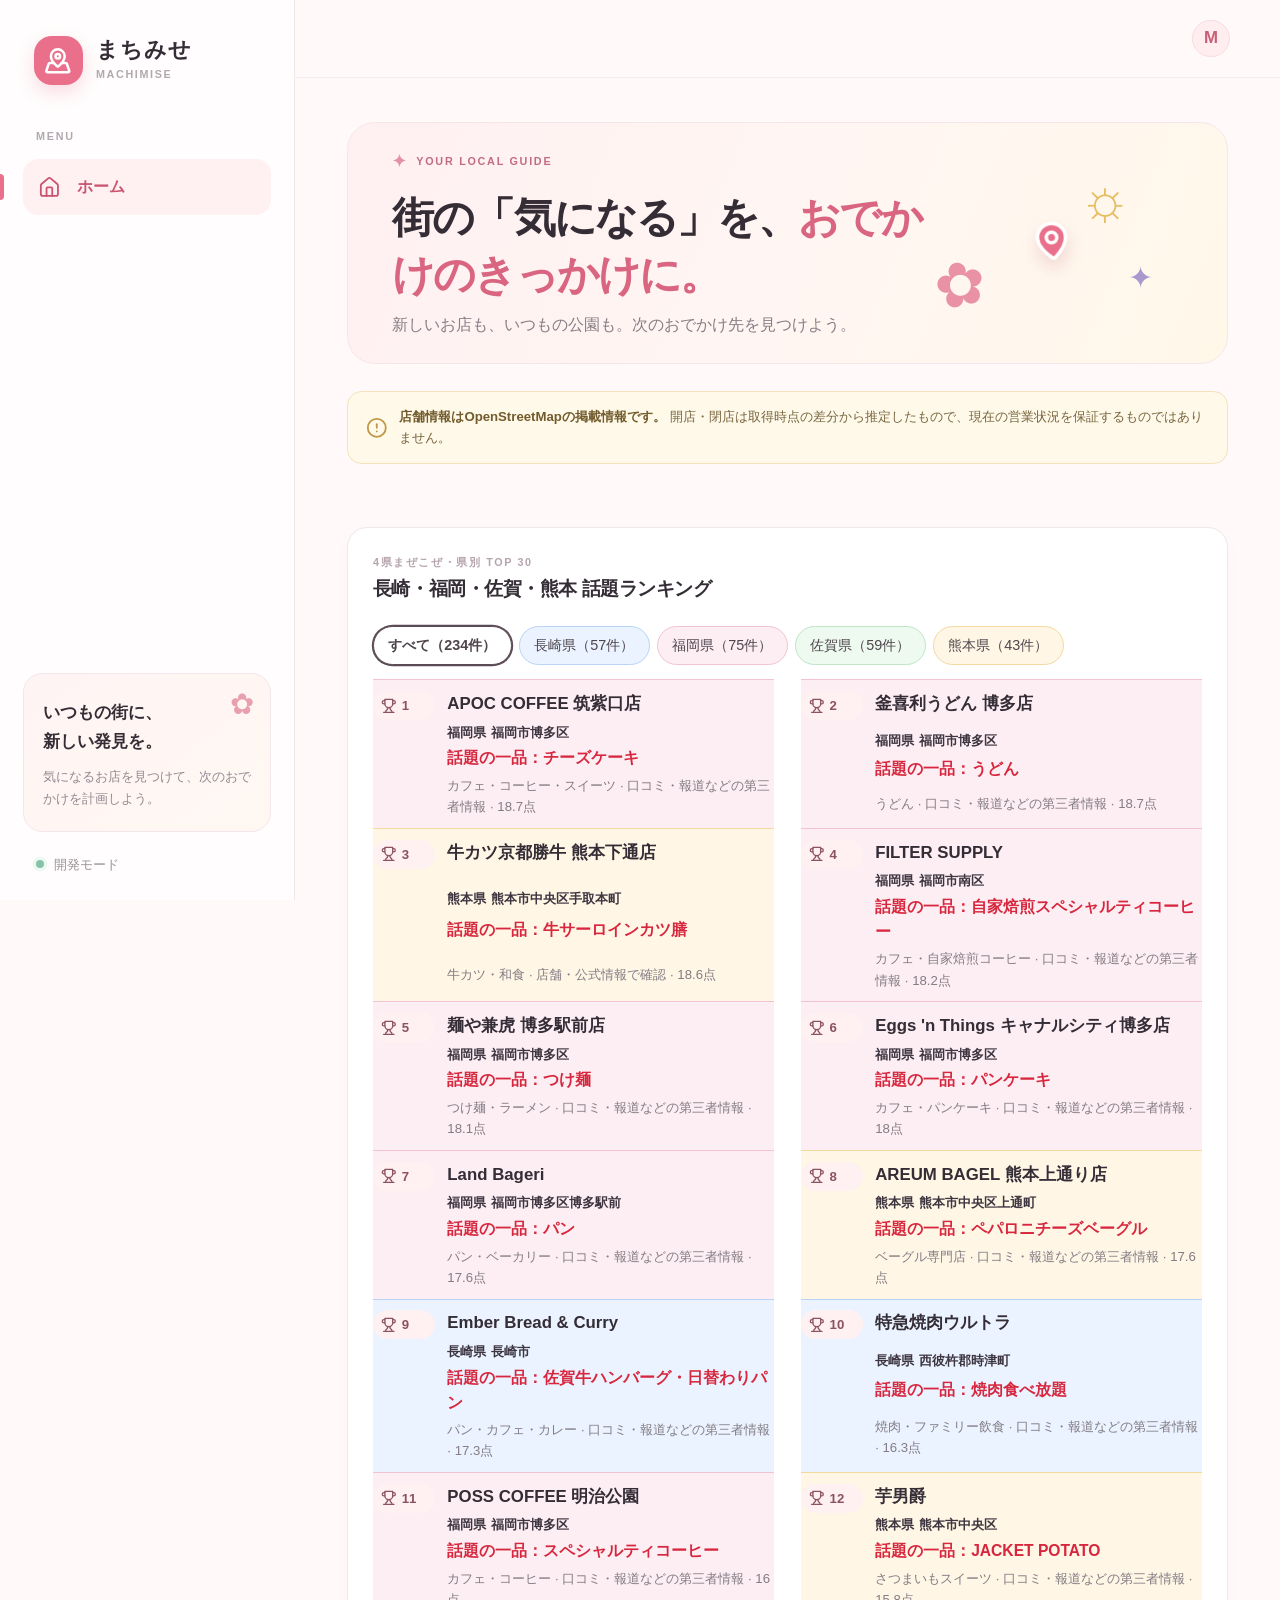
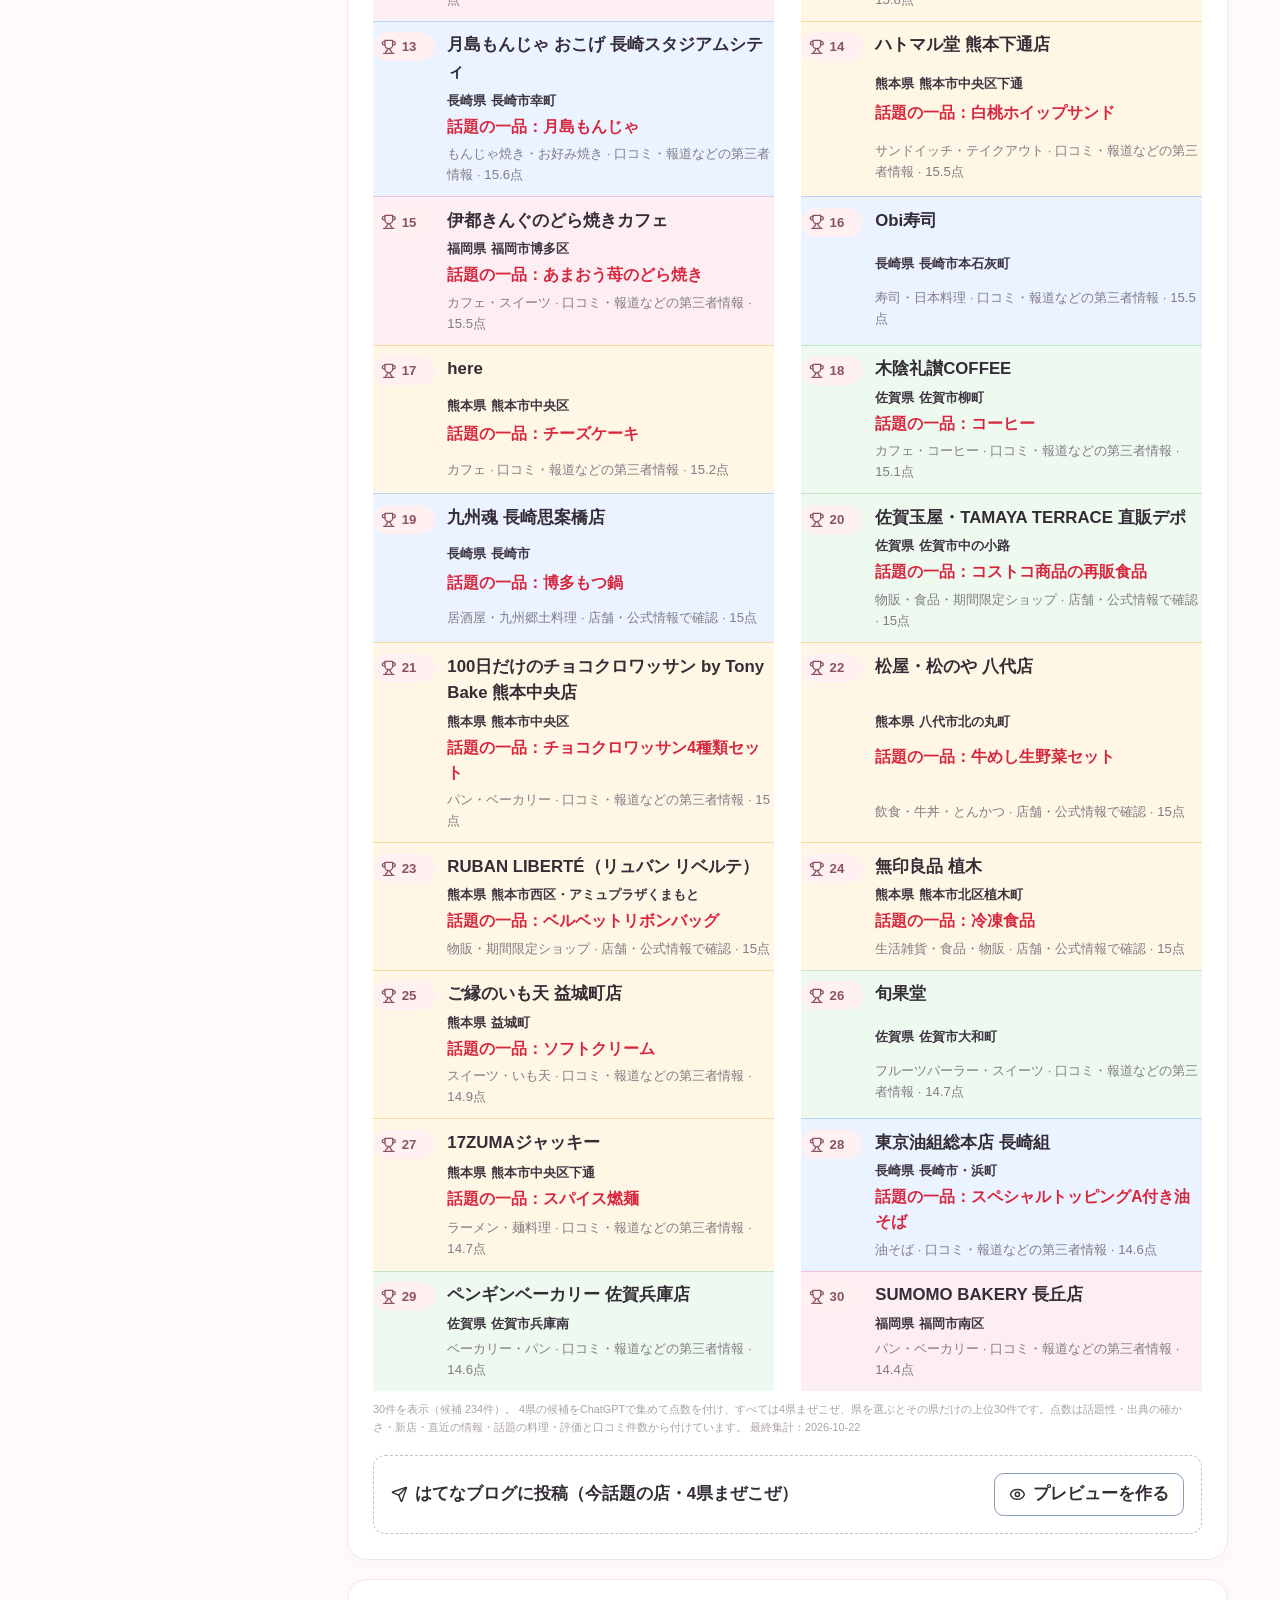
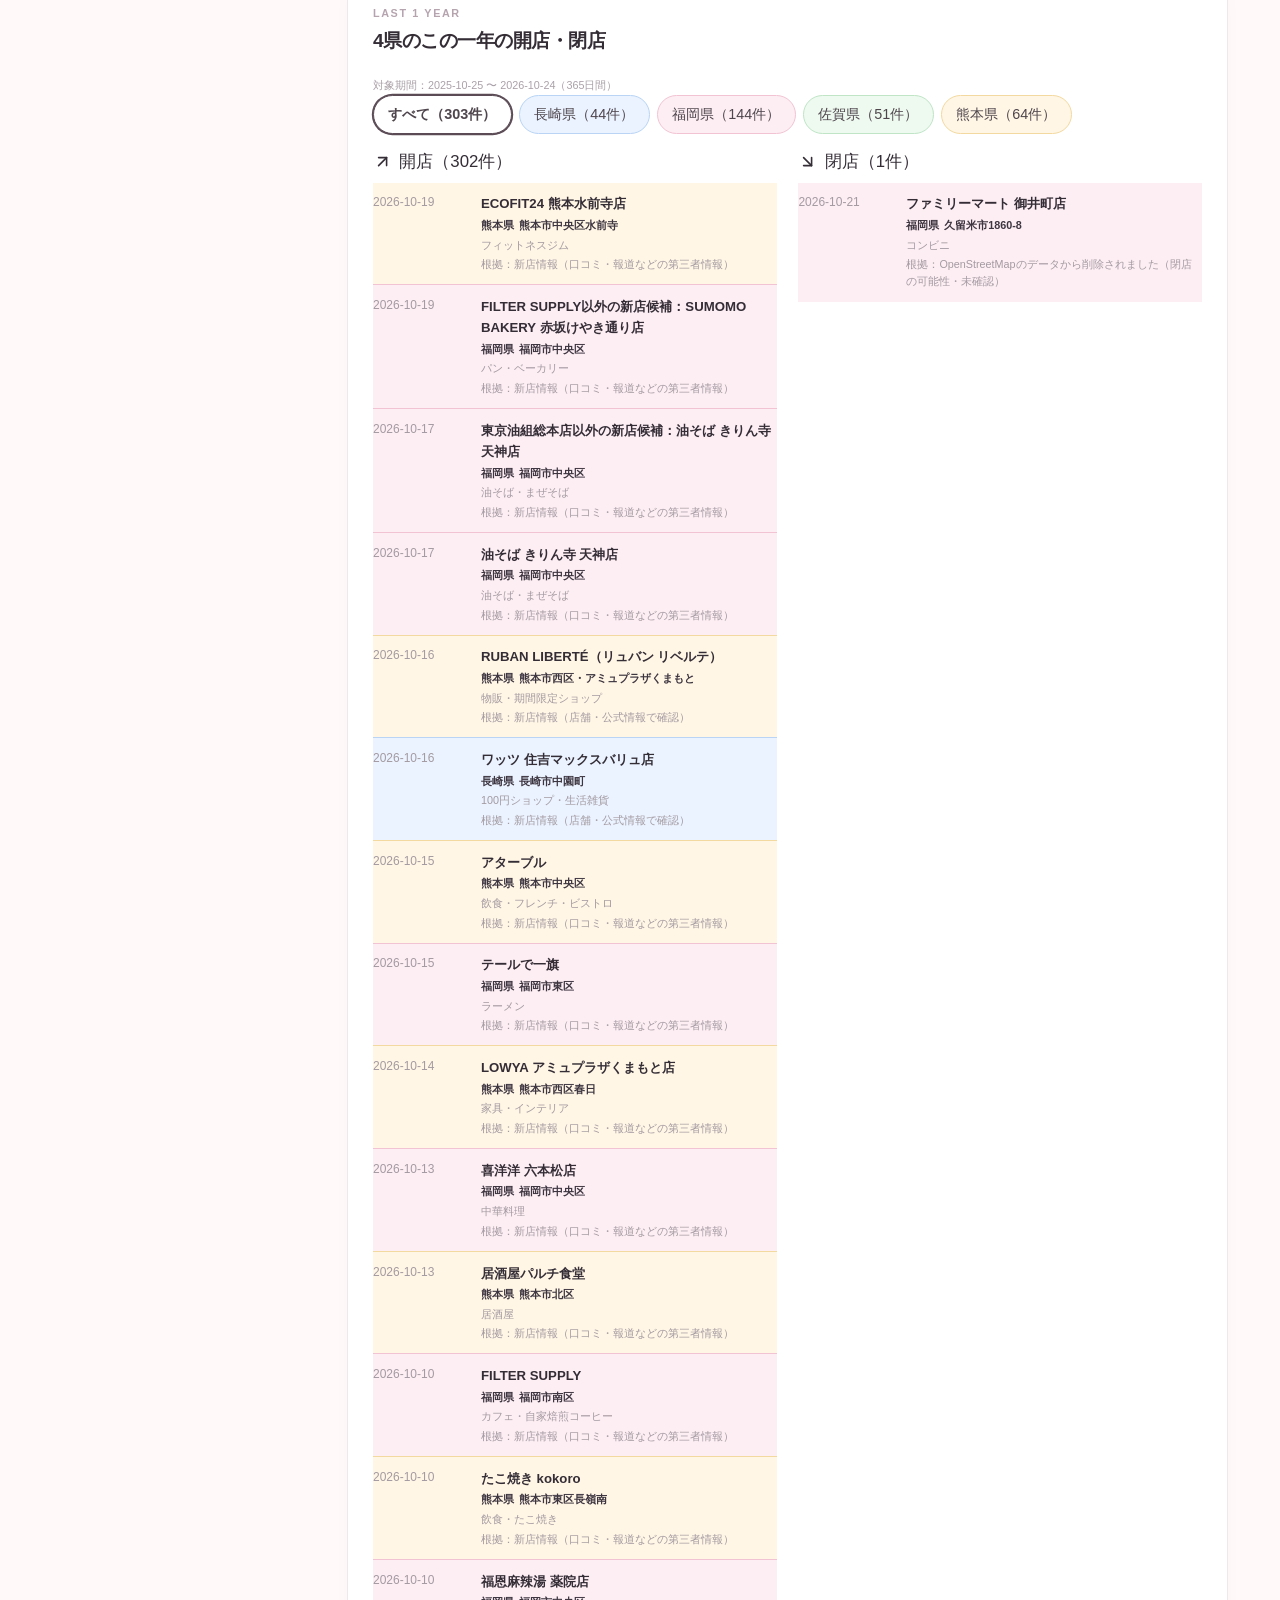
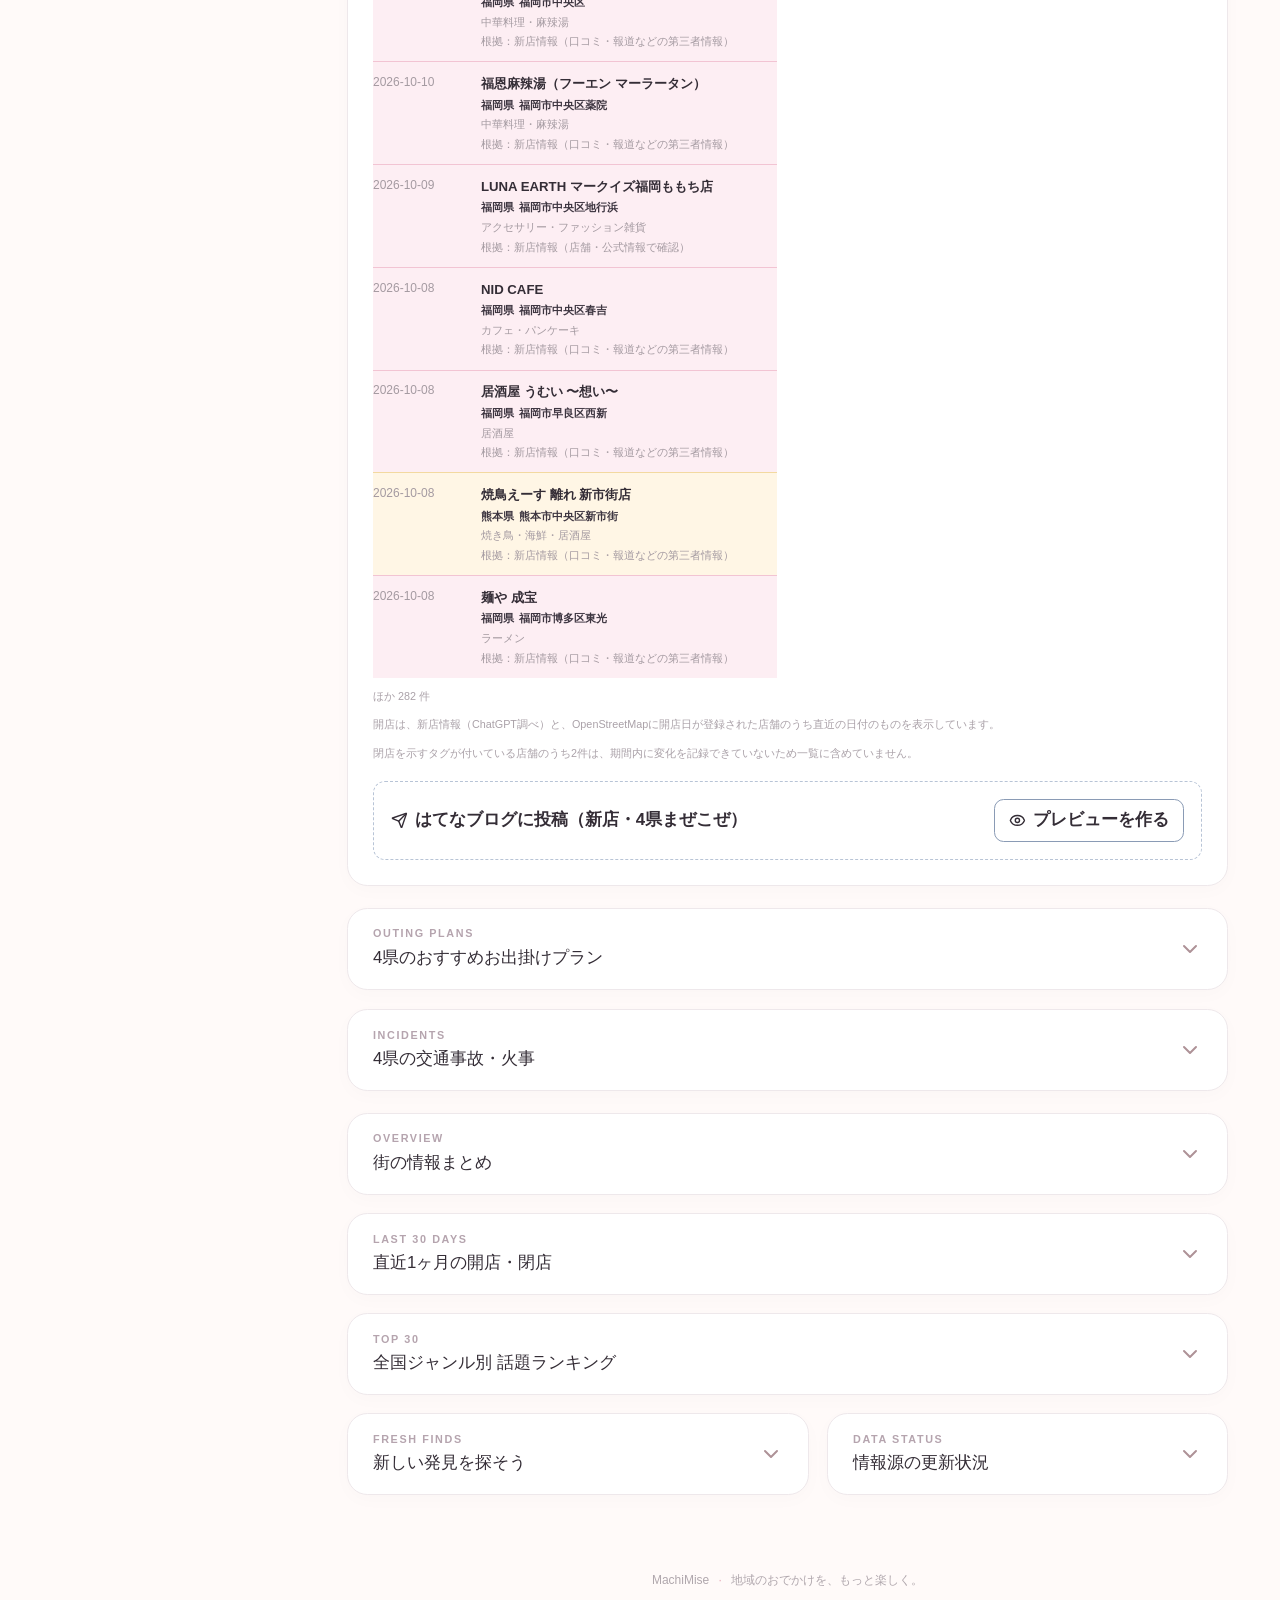
==== machimise/index.html @ 7c83c240 "Add MachiMise TOP static snapshot under /machimise/ Co-authored-by: Copilot <223556219+Copilot@users" ====
<!DOCTYPE html><html lang="ja"><head><meta charSet="utf-8"/><meta name="viewport" content="width=device-width, initial-scale=1"/><link rel="stylesheet" href="./_next/static/chunks/0-3y2y8vztduc.css" data-precedence="next"/><meta name="theme-color" content="#fff8f7"/><title>MachiMise｜まちみせ</title><meta name="description" content="地域のお店探しとおでかけ計画を支援するアプリ"/></head><body><div hidden=""><!--$--><!--/$--></div><div class="app-frame"><aside class="sidebar"><a class="brand" aria-label="MachiMise ホーム" href="./"><span class="brand-mark"><svg xmlns="http://www.w3.org/2000/svg" width="23" height="23" viewBox="0 0 24 24" fill="none" stroke="currentColor" stroke-width="2.2" stroke-linecap="round" stroke-linejoin="round" class="lucide lucide-map-pinned"><path d="M18 8c0 3.613-3.869 7.429-5.393 8.795a1 1 0 0 1-1.214 0C9.87 15.429 6 11.613 6 8a6 6 0 0 1 12 0"></path><circle cx="12" cy="8" r="2"></circle><path d="M8.714 14h-3.71a1 1 0 0 0-.948.683l-2.004 6A1 1 0 0 0 3 22h18a1 1 0 0 0 .948-1.316l-2-6a1 1 0 0 0-.949-.684h-3.712"></path></svg></span><span><strong>まちみせ</strong><small>MachiMise</small></span></a><p class="nav-caption">MENU</p><nav class="side-nav" aria-label="メインメニュー"><a class="nav-link active" aria-current="page" href="./"><svg xmlns="http://www.w3.org/2000/svg" width="19" height="19" viewBox="0 0 24 24" fill="none" stroke="currentColor" stroke-width="1.9" stroke-linecap="round" stroke-linejoin="round" class="lucide lucide-house"><path d="M15 21v-8a1 1 0 0 0-1-1h-4a1 1 0 0 0-1 1v8"></path><path d="M3 10a2 2 0 0 1 .709-1.528l7-5.999a2 2 0 0 1 2.582 0l7 5.999A2 2 0 0 1 21 10v9a2 2 0 0 1-2 2H5a2 2 0 0 1-2-2z"></path></svg><span>ホーム</span></a><span class="static-link-off" class="nav-link" places></span><span class="static-link-off" class="nav-link" family-stays></span><span class="static-link-off" class="nav-link" research></span><span class="static-link-off" class="nav-link" map></span><span class="static-link-off" class="nav-link" plans></span><span class="static-link-off" class="nav-link" studio></span><span class="static-link-off" class="nav-link" settings></span></nav><div class="sidebar-note"><span class="note-flower" aria-hidden="true">✿</span><strong>いつもの街に、<br/>新しい発見を。</strong><p>気になるお店を見つけて、次のおでかけを計画しよう。</p></div><div class="sidebar-footer"><span class="status-dot"></span>開発モード</div></aside><div class="main-column"><header class="topbar"><div class="topbar-brand"><span class="brand-mark small"><svg xmlns="http://www.w3.org/2000/svg" width="19" height="19" viewBox="0 0 24 24" fill="none" stroke="currentColor" stroke-width="2" stroke-linecap="round" stroke-linejoin="round" class="lucide lucide-map-pinned"><path d="M18 8c0 3.613-3.869 7.429-5.393 8.795a1 1 0 0 1-1.214 0C9.87 15.429 6 11.613 6 8a6 6 0 0 1 12 0"></path><circle cx="12" cy="8" r="2"></circle><path d="M8.714 14h-3.71a1 1 0 0 0-.948.683l-2.004 6A1 1 0 0 0 3 22h18a1 1 0 0 0 .948-1.316l-2-6a1 1 0 0 0-.949-.684h-3.712"></path></svg></span><strong>まちみせ</strong></div><div class="topbar-right"><span class="avatar">M</span></div></header><main class="main-content"><div class="welcome-row"><div><div class="eyebrow"><span class="eyebrow-sparkle">✦</span> YOUR LOCAL GUIDE</div><h1>街の「気になる」を、<br class="mobile-break"/><span class="text-accent">おでかけのきっかけに。</span></h1><p class="lead">新しいお店も、いつもの公園も。次のおでかけ先を見つけよう。</p></div><div class="welcome-art" aria-hidden="true"><span class="art-sun">☼</span><span class="art-flower">✿</span><span class="art-pin"><svg xmlns="http://www.w3.org/2000/svg" width="35" height="35" viewBox="0 0 24 24" fill="currentColor" stroke="currentColor" stroke-width="2" stroke-linecap="round" stroke-linejoin="round" class="lucide lucide-map-pin"><path d="M20 10c0 4.993-5.539 10.193-7.399 11.799a1 1 0 0 1-1.202 0C9.539 20.193 4 14.993 4 10a8 8 0 0 1 16 0"></path><circle cx="12" cy="10" r="3"></circle></svg></span><span class="art-spark">✦</span></div></div><div class="demo-banner" role="note"><svg xmlns="http://www.w3.org/2000/svg" width="18" height="18" viewBox="0 0 24 24" fill="none" stroke="currentColor" stroke-width="2" stroke-linecap="round" stroke-linejoin="round" class="lucide lucide-circle-alert"><circle cx="12" cy="12" r="10"></circle><line x1="12" x2="12" y1="8" y2="12"></line><line x1="12" x2="12.01" y1="16" y2="16"></line></svg><span><strong>店舗情報はOpenStreetMapの掲載情報です。</strong> 開店・閉店は取得時点の差分から推定したもので、現在の営業状況を保証するものではありません。</span></div><div class="quick-actions"><span class="static-link-off" class="quick-action action-primary" places></span><span class="static-link-off" class="quick-action" plans></span><span class="static-link-off" class="quick-action" studio></span></div><div class="kyushu-highlights" id="kyushu-highlights"><section class="panel" id="kyushu-ranking"><div class="section-heading compact"><div><span class="section-kicker">4県まぜこぜ・県別 TOP 30</span><h2>長崎・福岡・佐賀・熊本 話題ランキング</h2></div><span class="static-link-off" class="kyushu-map-link" map></span></div><div class="prefecture-filter" role="group" aria-label="都道府県で絞り込み"><button type="button" class="prefecture-filter-button prefecture-tone-all is-active">すべて<!-- -->（234件）</button><button type="button" class="prefecture-filter-button prefecture-tone prefecture-tone-nagasaki">長崎県<!-- -->（57件）</button><button type="button" class="prefecture-filter-button prefecture-tone prefecture-tone-fukuoka">福岡県<!-- -->（75件）</button><button type="button" class="prefecture-filter-button prefecture-tone prefecture-tone-saga">佐賀県<!-- -->（59件）</button><button type="button" class="prefecture-filter-button prefecture-tone prefecture-tone-kumamoto">熊本県<!-- -->（43件）</button></div><ol class="kyushu-ranking"><li class="kyushu-ranking-item prefecture-tone prefecture-tone-fukuoka"><span class="kyushu-ranking-rank"><svg xmlns="http://www.w3.org/2000/svg" width="13" height="13" viewBox="0 0 24 24" fill="none" stroke="currentColor" stroke-width="2" stroke-linecap="round" stroke-linejoin="round" class="lucide lucide-trophy"><path d="M6 9H4.5a2.5 2.5 0 0 1 0-5H6"></path><path d="M18 9h1.5a2.5 2.5 0 0 0 0-5H18"></path><path d="M4 22h16"></path><path d="M10 14.66V17c0 .55-.47.98-.97 1.21C7.85 18.75 7 20.24 7 22"></path><path d="M14 14.66V17c0 .55.47.98.97 1.21C16.15 18.75 17 20.24 17 22"></path><path d="M18 2H6v7a6 6 0 0 0 12 0V2Z"></path></svg>1</span><span class="kyushu-ranking-body"><strong><a href="https://miel.tnc.co.jp/special/newopen/" target="_blank" rel="noreferrer">APOC COFFEE 筑紫口店</a></strong><small><span class="area-label"><b class="area-pref">福岡県</b><b class="area-city">福岡市博多区</b></span></small><span class="hot-food">話題の一品：<!-- -->チーズケーキ</span><small>カフェ・コーヒー・スイーツ · 口コミ・報道などの第三者情報 · 18.7点</small></span></li><li class="kyushu-ranking-item prefecture-tone prefecture-tone-fukuoka"><span class="kyushu-ranking-rank"><svg xmlns="http://www.w3.org/2000/svg" width="13" height="13" viewBox="0 0 24 24" fill="none" stroke="currentColor" stroke-width="2" stroke-linecap="round" stroke-linejoin="round" class="lucide lucide-trophy"><path d="M6 9H4.5a2.5 2.5 0 0 1 0-5H6"></path><path d="M18 9h1.5a2.5 2.5 0 0 0 0-5H18"></path><path d="M4 22h16"></path><path d="M10 14.66V17c0 .55-.47.98-.97 1.21C7.85 18.75 7 20.24 7 22"></path><path d="M14 14.66V17c0 .55.47.98.97 1.21C16.15 18.75 17 20.24 17 22"></path><path d="M18 2H6v7a6 6 0 0 0 12 0V2Z"></path></svg>2</span><span class="kyushu-ranking-body"><strong><a href="https://tabelog.com/fukuoka/A4001/A400101/rstLst/cond16-00-00/" target="_blank" rel="noreferrer">釜喜利うどん 博多店</a></strong><small><span class="area-label"><b class="area-pref">福岡県</b><b class="area-city">福岡市博多区</b></span></small><span class="hot-food">話題の一品：<!-- -->うどん</span><small>うどん · 口コミ・報道などの第三者情報 · 18.7点</small></span></li><li class="kyushu-ranking-item prefecture-tone prefecture-tone-kumamoto"><span class="kyushu-ranking-rank"><svg xmlns="http://www.w3.org/2000/svg" width="13" height="13" viewBox="0 0 24 24" fill="none" stroke="currentColor" stroke-width="2" stroke-linecap="round" stroke-linejoin="round" class="lucide lucide-trophy"><path d="M6 9H4.5a2.5 2.5 0 0 1 0-5H6"></path><path d="M18 9h1.5a2.5 2.5 0 0 0 0-5H18"></path><path d="M4 22h16"></path><path d="M10 14.66V17c0 .55-.47.98-.97 1.21C7.85 18.75 7 20.24 7 22"></path><path d="M14 14.66V17c0 .55.47.98.97 1.21C16.15 18.75 17 20.24 17 22"></path><path d="M18 2H6v7a6 6 0 0 0 12 0V2Z"></path></svg>3</span><span class="kyushu-ranking-body"><strong><a href="https://prtimes.jp/main/html/rd/p/000000361.000014852.html" target="_blank" rel="noreferrer">牛カツ京都勝牛 熊本下通店</a></strong><small><span class="area-label"><b class="area-pref">熊本県</b><b class="area-city">熊本市中央区手取本町</b></span></small><span class="hot-food">話題の一品：<!-- -->牛サーロインカツ膳</span><small>牛カツ・和食 · 店舗・公式情報で確認 · 18.6点</small></span></li><li class="kyushu-ranking-item prefecture-tone prefecture-tone-fukuoka"><span class="kyushu-ranking-rank"><svg xmlns="http://www.w3.org/2000/svg" width="13" height="13" viewBox="0 0 24 24" fill="none" stroke="currentColor" stroke-width="2" stroke-linecap="round" stroke-linejoin="round" class="lucide lucide-trophy"><path d="M6 9H4.5a2.5 2.5 0 0 1 0-5H6"></path><path d="M18 9h1.5a2.5 2.5 0 0 0 0-5H18"></path><path d="M4 22h16"></path><path d="M10 14.66V17c0 .55-.47.98-.97 1.21C7.85 18.75 7 20.24 7 22"></path><path d="M14 14.66V17c0 .55.47.98.97 1.21C16.15 18.75 17 20.24 17 22"></path><path d="M18 2H6v7a6 6 0 0 0 12 0V2Z"></path></svg>4</span><span class="kyushu-ranking-body"><strong><a href="https://tabelog.com/fukuoka/C40130/rstLst/cond16-00-00/SC1001/" target="_blank" rel="noreferrer">FILTER SUPPLY</a></strong><small><span class="area-label"><b class="area-pref">福岡県</b><b class="area-city">福岡市南区</b></span></small><span class="hot-food">話題の一品：<!-- -->自家焙煎スペシャルティコーヒー</span><small>カフェ・自家焙煎コーヒー · 口コミ・報道などの第三者情報 · 18.2点</small></span></li><li class="kyushu-ranking-item prefecture-tone prefecture-tone-fukuoka"><span class="kyushu-ranking-rank"><svg xmlns="http://www.w3.org/2000/svg" width="13" height="13" viewBox="0 0 24 24" fill="none" stroke="currentColor" stroke-width="2" stroke-linecap="round" stroke-linejoin="round" class="lucide lucide-trophy"><path d="M6 9H4.5a2.5 2.5 0 0 1 0-5H6"></path><path d="M18 9h1.5a2.5 2.5 0 0 0 0-5H18"></path><path d="M4 22h16"></path><path d="M10 14.66V17c0 .55-.47.98-.97 1.21C7.85 18.75 7 20.24 7 22"></path><path d="M14 14.66V17c0 .55.47.98.97 1.21C16.15 18.75 17 20.24 17 22"></path><path d="M18 2H6v7a6 6 0 0 0 12 0V2Z"></path></svg>5</span><span class="kyushu-ranking-body"><strong><a href="https://tabelog.com/fukuoka/A4001/A400101/rstLst/cond16-00-00/" target="_blank" rel="noreferrer">麺や兼虎 博多駅前店</a></strong><small><span class="area-label"><b class="area-pref">福岡県</b><b class="area-city">福岡市博多区</b></span></small><span class="hot-food">話題の一品：<!-- -->つけ麺</span><small>つけ麺・ラーメン · 口コミ・報道などの第三者情報 · 18.1点</small></span></li><li class="kyushu-ranking-item prefecture-tone prefecture-tone-fukuoka"><span class="kyushu-ranking-rank"><svg xmlns="http://www.w3.org/2000/svg" width="13" height="13" viewBox="0 0 24 24" fill="none" stroke="currentColor" stroke-width="2" stroke-linecap="round" stroke-linejoin="round" class="lucide lucide-trophy"><path d="M6 9H4.5a2.5 2.5 0 0 1 0-5H6"></path><path d="M18 9h1.5a2.5 2.5 0 0 0 0-5H18"></path><path d="M4 22h16"></path><path d="M10 14.66V17c0 .55-.47.98-.97 1.21C7.85 18.75 7 20.24 7 22"></path><path d="M14 14.66V17c0 .55.47.98.97 1.21C16.15 18.75 17 20.24 17 22"></path><path d="M18 2H6v7a6 6 0 0 0 12 0V2Z"></path></svg>6</span><span class="kyushu-ranking-body"><strong><a href="https://tenjinsite.jp/newshop/" target="_blank" rel="noreferrer">Eggs &#x27;n Things キャナルシティ博多店</a></strong><small><span class="area-label"><b class="area-pref">福岡県</b><b class="area-city">福岡市博多区</b></span></small><span class="hot-food">話題の一品：<!-- -->パンケーキ</span><small>カフェ・パンケーキ · 口コミ・報道などの第三者情報 · 18点</small></span></li><li class="kyushu-ranking-item prefecture-tone prefecture-tone-fukuoka"><span class="kyushu-ranking-rank"><svg xmlns="http://www.w3.org/2000/svg" width="13" height="13" viewBox="0 0 24 24" fill="none" stroke="currentColor" stroke-width="2" stroke-linecap="round" stroke-linejoin="round" class="lucide lucide-trophy"><path d="M6 9H4.5a2.5 2.5 0 0 1 0-5H6"></path><path d="M18 9h1.5a2.5 2.5 0 0 0 0-5H18"></path><path d="M4 22h16"></path><path d="M10 14.66V17c0 .55-.47.98-.97 1.21C7.85 18.75 7 20.24 7 22"></path><path d="M14 14.66V17c0 .55.47.98.97 1.21C16.15 18.75 17 20.24 17 22"></path><path d="M18 2H6v7a6 6 0 0 0 12 0V2Z"></path></svg>7</span><span class="kyushu-ranking-body"><strong><a href="https://tabelog.com/fukuoka/A4001/A400101/rstLst/cond16-00-00/" target="_blank" rel="noreferrer">Land Bageri</a></strong><small><span class="area-label"><b class="area-pref">福岡県</b><b class="area-city">福岡市博多区博多駅前</b></span></small><span class="hot-food">話題の一品：<!-- -->パン</span><small>パン・ベーカリー · 口コミ・報道などの第三者情報 · 17.6点</small></span></li><li class="kyushu-ranking-item prefecture-tone prefecture-tone-kumamoto"><span class="kyushu-ranking-rank"><svg xmlns="http://www.w3.org/2000/svg" width="13" height="13" viewBox="0 0 24 24" fill="none" stroke="currentColor" stroke-width="2" stroke-linecap="round" stroke-linejoin="round" class="lucide lucide-trophy"><path d="M6 9H4.5a2.5 2.5 0 0 1 0-5H6"></path><path d="M18 9h1.5a2.5 2.5 0 0 0 0-5H18"></path><path d="M4 22h16"></path><path d="M10 14.66V17c0 .55-.47.98-.97 1.21C7.85 18.75 7 20.24 7 22"></path><path d="M14 14.66V17c0 .55.47.98.97 1.21C16.15 18.75 17 20.24 17 22"></path><path d="M18 2H6v7a6 6 0 0 0 12 0V2Z"></path></svg>8</span><span class="kyushu-ranking-body"><strong><a href="https://kumaripo.com/report/15341/" target="_blank" rel="noreferrer">AREUM BAGEL 熊本上通り店</a></strong><small><span class="area-label"><b class="area-pref">熊本県</b><b class="area-city">熊本市中央区上通町</b></span></small><span class="hot-food">話題の一品：<!-- -->ペパロニチーズベーグル</span><small>ベーグル専門店 · 口コミ・報道などの第三者情報 · 17.6点</small></span></li><li class="kyushu-ranking-item prefecture-tone prefecture-tone-nagasaki"><span class="kyushu-ranking-rank"><svg xmlns="http://www.w3.org/2000/svg" width="13" height="13" viewBox="0 0 24 24" fill="none" stroke="currentColor" stroke-width="2" stroke-linecap="round" stroke-linejoin="round" class="lucide lucide-trophy"><path d="M6 9H4.5a2.5 2.5 0 0 1 0-5H6"></path><path d="M18 9h1.5a2.5 2.5 0 0 0 0-5H18"></path><path d="M4 22h16"></path><path d="M10 14.66V17c0 .55-.47.98-.97 1.21C7.85 18.75 7 20.24 7 22"></path><path d="M14 14.66V17c0 .55.47.98.97 1.21C16.15 18.75 17 20.24 17 22"></path><path d="M18 2H6v7a6 6 0 0 0 12 0V2Z"></path></svg>9</span><span class="kyushu-ranking-body"><strong><a href="https://www.ncctv.co.jp/imakore/article/16557896" target="_blank" rel="noreferrer">Ember Bread &amp; Curry</a></strong><small><span class="area-label"><b class="area-pref">長崎県</b><b class="area-city">長崎市</b></span></small><span class="hot-food">話題の一品：<!-- -->佐賀牛ハンバーグ・日替わりパン</span><small>パン・カフェ・カレー · 口コミ・報道などの第三者情報 · 17.3点</small></span></li><li class="kyushu-ranking-item prefecture-tone prefecture-tone-nagasaki"><span class="kyushu-ranking-rank"><svg xmlns="http://www.w3.org/2000/svg" width="13" height="13" viewBox="0 0 24 24" fill="none" stroke="currentColor" stroke-width="2" stroke-linecap="round" stroke-linejoin="round" class="lucide lucide-trophy"><path d="M6 9H4.5a2.5 2.5 0 0 1 0-5H6"></path><path d="M18 9h1.5a2.5 2.5 0 0 0 0-5H18"></path><path d="M4 22h16"></path><path d="M10 14.66V17c0 .55-.47.98-.97 1.21C7.85 18.75 7 20.24 7 22"></path><path d="M14 14.66V17c0 .55.47.98.97 1.21C16.15 18.75 17 20.24 17 22"></path><path d="M18 2H6v7a6 6 0 0 0 12 0V2Z"></path></svg>10</span><span class="kyushu-ranking-body"><strong><a href="https://tabelog.com/nagasaki/A4201/A420101/rstLst/cond16-00-00/" target="_blank" rel="noreferrer">特急焼肉ウルトラ</a></strong><small><span class="area-label"><b class="area-pref">長崎県</b><b class="area-city">西彼杵郡時津町</b></span></small><span class="hot-food">話題の一品：<!-- -->焼肉食べ放題</span><small>焼肉・ファミリー飲食 · 口コミ・報道などの第三者情報 · 16.3点</small></span></li><li class="kyushu-ranking-item prefecture-tone prefecture-tone-fukuoka"><span class="kyushu-ranking-rank"><svg xmlns="http://www.w3.org/2000/svg" width="13" height="13" viewBox="0 0 24 24" fill="none" stroke="currentColor" stroke-width="2" stroke-linecap="round" stroke-linejoin="round" class="lucide lucide-trophy"><path d="M6 9H4.5a2.5 2.5 0 0 1 0-5H6"></path><path d="M18 9h1.5a2.5 2.5 0 0 0 0-5H18"></path><path d="M4 22h16"></path><path d="M10 14.66V17c0 .55-.47.98-.97 1.21C7.85 18.75 7 20.24 7 22"></path><path d="M14 14.66V17c0 .55.47.98.97 1.21C16.15 18.75 17 20.24 17 22"></path><path d="M18 2H6v7a6 6 0 0 0 12 0V2Z"></path></svg>11</span><span class="kyushu-ranking-body"><strong><a href="https://tabelog.com/fukuoka/A4001/A400101/rstLst/cond16-00-00/" target="_blank" rel="noreferrer">POSS COFFEE 明治公園</a></strong><small><span class="area-label"><b class="area-pref">福岡県</b><b class="area-city">福岡市博多区</b></span></small><span class="hot-food">話題の一品：<!-- -->スペシャルティコーヒー</span><small>カフェ・コーヒー · 口コミ・報道などの第三者情報 · 16点</small></span></li><li class="kyushu-ranking-item prefecture-tone prefecture-tone-kumamoto"><span class="kyushu-ranking-rank"><svg xmlns="http://www.w3.org/2000/svg" width="13" height="13" viewBox="0 0 24 24" fill="none" stroke="currentColor" stroke-width="2" stroke-linecap="round" stroke-linejoin="round" class="lucide lucide-trophy"><path d="M6 9H4.5a2.5 2.5 0 0 1 0-5H6"></path><path d="M18 9h1.5a2.5 2.5 0 0 0 0-5H18"></path><path d="M4 22h16"></path><path d="M10 14.66V17c0 .55-.47.98-.97 1.21C7.85 18.75 7 20.24 7 22"></path><path d="M14 14.66V17c0 .55.47.98.97 1.21C16.15 18.75 17 20.24 17 22"></path><path d="M18 2H6v7a6 6 0 0 0 12 0V2Z"></path></svg>12</span><span class="kyushu-ranking-body"><strong><a href="https://tabelog.com/kumamoto/rstLst/cond16-00-00/SC/" target="_blank" rel="noreferrer">芋男爵</a></strong><small><span class="area-label"><b class="area-pref">熊本県</b><b class="area-city">熊本市中央区</b></span></small><span class="hot-food">話題の一品：<!-- -->JACKET POTATO</span><small>さつまいもスイーツ · 口コミ・報道などの第三者情報 · 15.8点</small></span></li><li class="kyushu-ranking-item prefecture-tone prefecture-tone-nagasaki"><span class="kyushu-ranking-rank"><svg xmlns="http://www.w3.org/2000/svg" width="13" height="13" viewBox="0 0 24 24" fill="none" stroke="currentColor" stroke-width="2" stroke-linecap="round" stroke-linejoin="round" class="lucide lucide-trophy"><path d="M6 9H4.5a2.5 2.5 0 0 1 0-5H6"></path><path d="M18 9h1.5a2.5 2.5 0 0 0 0-5H18"></path><path d="M4 22h16"></path><path d="M10 14.66V17c0 .55-.47.98-.97 1.21C7.85 18.75 7 20.24 7 22"></path><path d="M14 14.66V17c0 .55.47.98.97 1.21C16.15 18.75 17 20.24 17 22"></path><path d="M18 2H6v7a6 6 0 0 0 12 0V2Z"></path></svg>13</span><span class="kyushu-ranking-body"><strong><a href="https://tabelog.com/nagasaki/C42201/rstLst/cond16-00-00/" target="_blank" rel="noreferrer">月島もんじゃ おこげ 長崎スタジアムシティ</a></strong><small><span class="area-label"><b class="area-pref">長崎県</b><b class="area-city">長崎市幸町</b></span></small><span class="hot-food">話題の一品：<!-- -->月島もんじゃ</span><small>もんじゃ焼き・お好み焼き · 口コミ・報道などの第三者情報 · 15.6点</small></span></li><li class="kyushu-ranking-item prefecture-tone prefecture-tone-kumamoto"><span class="kyushu-ranking-rank"><svg xmlns="http://www.w3.org/2000/svg" width="13" height="13" viewBox="0 0 24 24" fill="none" stroke="currentColor" stroke-width="2" stroke-linecap="round" stroke-linejoin="round" class="lucide lucide-trophy"><path d="M6 9H4.5a2.5 2.5 0 0 1 0-5H6"></path><path d="M18 9h1.5a2.5 2.5 0 0 0 0-5H18"></path><path d="M4 22h16"></path><path d="M10 14.66V17c0 .55-.47.98-.97 1.21C7.85 18.75 7 20.24 7 22"></path><path d="M14 14.66V17c0 .55.47.98.97 1.21C16.15 18.75 17 20.24 17 22"></path><path d="M18 2H6v7a6 6 0 0 0 12 0V2Z"></path></svg>14</span><span class="kyushu-ranking-body"><strong><a href="https://tabelog.com/kumamoto/rstLst/cond16-00-00/SC/" target="_blank" rel="noreferrer">ハトマル堂 熊本下通店</a></strong><small><span class="area-label"><b class="area-pref">熊本県</b><b class="area-city">熊本市中央区下通</b></span></small><span class="hot-food">話題の一品：<!-- -->白桃ホイップサンド</span><small>サンドイッチ・テイクアウト · 口コミ・報道などの第三者情報 · 15.5点</small></span></li><li class="kyushu-ranking-item prefecture-tone prefecture-tone-fukuoka"><span class="kyushu-ranking-rank"><svg xmlns="http://www.w3.org/2000/svg" width="13" height="13" viewBox="0 0 24 24" fill="none" stroke="currentColor" stroke-width="2" stroke-linecap="round" stroke-linejoin="round" class="lucide lucide-trophy"><path d="M6 9H4.5a2.5 2.5 0 0 1 0-5H6"></path><path d="M18 9h1.5a2.5 2.5 0 0 0 0-5H18"></path><path d="M4 22h16"></path><path d="M10 14.66V17c0 .55-.47.98-.97 1.21C7.85 18.75 7 20.24 7 22"></path><path d="M14 14.66V17c0 .55.47.98.97 1.21C16.15 18.75 17 20.24 17 22"></path><path d="M18 2H6v7a6 6 0 0 0 12 0V2Z"></path></svg>15</span><span class="kyushu-ranking-body"><strong><a href="https://tabelog.com/fukuoka/rstLst/cond16-00-00/sweets/" target="_blank" rel="noreferrer">伊都きんぐのどら焼きカフェ</a></strong><small><span class="area-label"><b class="area-pref">福岡県</b><b class="area-city">福岡市博多区</b></span></small><span class="hot-food">話題の一品：<!-- -->あまおう苺のどら焼き</span><small>カフェ・スイーツ · 口コミ・報道などの第三者情報 · 15.5点</small></span></li><li class="kyushu-ranking-item prefecture-tone prefecture-tone-nagasaki"><span class="kyushu-ranking-rank"><svg xmlns="http://www.w3.org/2000/svg" width="13" height="13" viewBox="0 0 24 24" fill="none" stroke="currentColor" stroke-width="2" stroke-linecap="round" stroke-linejoin="round" class="lucide lucide-trophy"><path d="M6 9H4.5a2.5 2.5 0 0 1 0-5H6"></path><path d="M18 9h1.5a2.5 2.5 0 0 0 0-5H18"></path><path d="M4 22h16"></path><path d="M10 14.66V17c0 .55-.47.98-.97 1.21C7.85 18.75 7 20.24 7 22"></path><path d="M14 14.66V17c0 .55.47.98.97 1.21C16.15 18.75 17 20.24 17 22"></path><path d="M18 2H6v7a6 6 0 0 0 12 0V2Z"></path></svg>16</span><span class="kyushu-ranking-body"><strong><a href="https://tabelog.com/nagasaki/C42201/rstLst/cond16-00-00/" target="_blank" rel="noreferrer">Obi寿司</a></strong><small><span class="area-label"><b class="area-pref">長崎県</b><b class="area-city">長崎市本石灰町</b></span></small><small>寿司・日本料理 · 口コミ・報道などの第三者情報 · 15.5点</small></span></li><li class="kyushu-ranking-item prefecture-tone prefecture-tone-kumamoto"><span class="kyushu-ranking-rank"><svg xmlns="http://www.w3.org/2000/svg" width="13" height="13" viewBox="0 0 24 24" fill="none" stroke="currentColor" stroke-width="2" stroke-linecap="round" stroke-linejoin="round" class="lucide lucide-trophy"><path d="M6 9H4.5a2.5 2.5 0 0 1 0-5H6"></path><path d="M18 9h1.5a2.5 2.5 0 0 0 0-5H18"></path><path d="M4 22h16"></path><path d="M10 14.66V17c0 .55-.47.98-.97 1.21C7.85 18.75 7 20.24 7 22"></path><path d="M14 14.66V17c0 .55.47.98.97 1.21C16.15 18.75 17 20.24 17 22"></path><path d="M18 2H6v7a6 6 0 0 0 12 0V2Z"></path></svg>17</span><span class="kyushu-ranking-body"><strong><a href="https://tabelog.com/kumamoto/rstLst/cond16-00-00/SC/" target="_blank" rel="noreferrer">here</a></strong><small><span class="area-label"><b class="area-pref">熊本県</b><b class="area-city">熊本市中央区</b></span></small><span class="hot-food">話題の一品：<!-- -->チーズケーキ</span><small>カフェ · 口コミ・報道などの第三者情報 · 15.2点</small></span></li><li class="kyushu-ranking-item prefecture-tone prefecture-tone-saga"><span class="kyushu-ranking-rank"><svg xmlns="http://www.w3.org/2000/svg" width="13" height="13" viewBox="0 0 24 24" fill="none" stroke="currentColor" stroke-width="2" stroke-linecap="round" stroke-linejoin="round" class="lucide lucide-trophy"><path d="M6 9H4.5a2.5 2.5 0 0 1 0-5H6"></path><path d="M18 9h1.5a2.5 2.5 0 0 0 0-5H18"></path><path d="M4 22h16"></path><path d="M10 14.66V17c0 .55-.47.98-.97 1.21C7.85 18.75 7 20.24 7 22"></path><path d="M14 14.66V17c0 .55.47.98.97 1.21C16.15 18.75 17 20.24 17 22"></path><path d="M18 2H6v7a6 6 0 0 0 12 0V2Z"></path></svg>18</span><span class="kyushu-ranking-body"><strong><a href="https://meshinavi.jp/saga/" target="_blank" rel="noreferrer">木陰礼讃COFFEE</a></strong><small><span class="area-label"><b class="area-pref">佐賀県</b><b class="area-city">佐賀市柳町</b></span></small><span class="hot-food">話題の一品：<!-- -->コーヒー</span><small>カフェ・コーヒー · 口コミ・報道などの第三者情報 · 15.1点</small></span></li><li class="kyushu-ranking-item prefecture-tone prefecture-tone-nagasaki"><span class="kyushu-ranking-rank"><svg xmlns="http://www.w3.org/2000/svg" width="13" height="13" viewBox="0 0 24 24" fill="none" stroke="currentColor" stroke-width="2" stroke-linecap="round" stroke-linejoin="round" class="lucide lucide-trophy"><path d="M6 9H4.5a2.5 2.5 0 0 1 0-5H6"></path><path d="M18 9h1.5a2.5 2.5 0 0 0 0-5H18"></path><path d="M4 22h16"></path><path d="M10 14.66V17c0 .55-.47.98-.97 1.21C7.85 18.75 7 20.24 7 22"></path><path d="M14 14.66V17c0 .55.47.98.97 1.21C16.15 18.75 17 20.24 17 22"></path><path d="M18 2H6v7a6 6 0 0 0 12 0V2Z"></path></svg>19</span><span class="kyushu-ranking-body"><strong><a href="https://prtimes.jp/main/html/rd/p/000000125.000019589.html" target="_blank" rel="noreferrer">九州魂 長崎思案橋店</a></strong><small><span class="area-label"><b class="area-pref">長崎県</b><b class="area-city">長崎市</b></span></small><span class="hot-food">話題の一品：<!-- -->博多もつ鍋</span><small>居酒屋・九州郷土料理 · 店舗・公式情報で確認 · 15点</small></span></li><li class="kyushu-ranking-item prefecture-tone prefecture-tone-saga"><span class="kyushu-ranking-rank"><svg xmlns="http://www.w3.org/2000/svg" width="13" height="13" viewBox="0 0 24 24" fill="none" stroke="currentColor" stroke-width="2" stroke-linecap="round" stroke-linejoin="round" class="lucide lucide-trophy"><path d="M6 9H4.5a2.5 2.5 0 0 1 0-5H6"></path><path d="M18 9h1.5a2.5 2.5 0 0 0 0-5H18"></path><path d="M4 22h16"></path><path d="M10 14.66V17c0 .55-.47.98-.97 1.21C7.85 18.75 7 20.24 7 22"></path><path d="M14 14.66V17c0 .55.47.98.97 1.21C16.15 18.75 17 20.24 17 22"></path><path d="M18 2H6v7a6 6 0 0 0 12 0V2Z"></path></svg>20</span><span class="kyushu-ranking-body"><strong><a href="https://saga.keizai.biz/release/624781/" target="_blank" rel="noreferrer">佐賀玉屋・TAMAYA TERRACE 直販デポ</a></strong><small><span class="area-label"><b class="area-pref">佐賀県</b><b class="area-city">佐賀市中の小路</b></span></small><span class="hot-food">話題の一品：<!-- -->コストコ商品の再販食品</span><small>物販・食品・期間限定ショップ · 店舗・公式情報で確認 · 15点</small></span></li><li class="kyushu-ranking-item prefecture-tone prefecture-tone-kumamoto"><span class="kyushu-ranking-rank"><svg xmlns="http://www.w3.org/2000/svg" width="13" height="13" viewBox="0 0 24 24" fill="none" stroke="currentColor" stroke-width="2" stroke-linecap="round" stroke-linejoin="round" class="lucide lucide-trophy"><path d="M6 9H4.5a2.5 2.5 0 0 1 0-5H6"></path><path d="M18 9h1.5a2.5 2.5 0 0 0 0-5H18"></path><path d="M4 22h16"></path><path d="M10 14.66V17c0 .55-.47.98-.97 1.21C7.85 18.75 7 20.24 7 22"></path><path d="M14 14.66V17c0 .55.47.98.97 1.21C16.15 18.75 17 20.24 17 22"></path><path d="M18 2H6v7a6 6 0 0 0 12 0V2Z"></path></svg>21</span><span class="kyushu-ranking-body"><strong><a href="https://tabelog.com/kumamoto/rstLst/cond16-00-00/SC/" target="_blank" rel="noreferrer">100日だけのチョコクロワッサン by Tony Bake 熊本中央店</a></strong><small><span class="area-label"><b class="area-pref">熊本県</b><b class="area-city">熊本市中央区</b></span></small><span class="hot-food">話題の一品：<!-- -->チョコクロワッサン4種類セット</span><small>パン・ベーカリー · 口コミ・報道などの第三者情報 · 15点</small></span></li><li class="kyushu-ranking-item prefecture-tone prefecture-tone-kumamoto"><span class="kyushu-ranking-rank"><svg xmlns="http://www.w3.org/2000/svg" width="13" height="13" viewBox="0 0 24 24" fill="none" stroke="currentColor" stroke-width="2" stroke-linecap="round" stroke-linejoin="round" class="lucide lucide-trophy"><path d="M6 9H4.5a2.5 2.5 0 0 1 0-5H6"></path><path d="M18 9h1.5a2.5 2.5 0 0 0 0-5H18"></path><path d="M4 22h16"></path><path d="M10 14.66V17c0 .55-.47.98-.97 1.21C7.85 18.75 7 20.24 7 22"></path><path d="M14 14.66V17c0 .55.47.98.97 1.21C16.15 18.75 17 20.24 17 22"></path><path d="M18 2H6v7a6 6 0 0 0 12 0V2Z"></path></svg>22</span><span class="kyushu-ranking-body"><strong><a href="https://www.matsuyafoods-holdings.co.jp/2026/10/14/14425/" target="_blank" rel="noreferrer">松屋・松のや 八代店</a></strong><small><span class="area-label"><b class="area-pref">熊本県</b><b class="area-city">八代市北の丸町</b></span></small><span class="hot-food">話題の一品：<!-- -->牛めし生野菜セット</span><small>飲食・牛丼・とんかつ · 店舗・公式情報で確認 · 15点</small></span></li><li class="kyushu-ranking-item prefecture-tone prefecture-tone-kumamoto"><span class="kyushu-ranking-rank"><svg xmlns="http://www.w3.org/2000/svg" width="13" height="13" viewBox="0 0 24 24" fill="none" stroke="currentColor" stroke-width="2" stroke-linecap="round" stroke-linejoin="round" class="lucide lucide-trophy"><path d="M6 9H4.5a2.5 2.5 0 0 1 0-5H6"></path><path d="M18 9h1.5a2.5 2.5 0 0 0 0-5H18"></path><path d="M4 22h16"></path><path d="M10 14.66V17c0 .55-.47.98-.97 1.21C7.85 18.75 7 20.24 7 22"></path><path d="M14 14.66V17c0 .55.47.98.97 1.21C16.15 18.75 17 20.24 17 22"></path><path d="M18 2H6v7a6 6 0 0 0 12 0V2Z"></path></svg>23</span><span class="kyushu-ranking-body"><strong><a href="https://www.jrkumamotocity.com/newsevent/detail/?cd=000621" target="_blank" rel="noreferrer">RUBAN LIBERTÉ（リュバン リベルテ）</a></strong><small><span class="area-label"><b class="area-pref">熊本県</b><b class="area-city">熊本市西区・アミュプラザくまもと</b></span></small><span class="hot-food">話題の一品：<!-- -->ベルベットリボンバッグ</span><small>物販・期間限定ショップ · 店舗・公式情報で確認 · 15点</small></span></li><li class="kyushu-ranking-item prefecture-tone prefecture-tone-kumamoto"><span class="kyushu-ranking-rank"><svg xmlns="http://www.w3.org/2000/svg" width="13" height="13" viewBox="0 0 24 24" fill="none" stroke="currentColor" stroke-width="2" stroke-linecap="round" stroke-linejoin="round" class="lucide lucide-trophy"><path d="M6 9H4.5a2.5 2.5 0 0 1 0-5H6"></path><path d="M18 9h1.5a2.5 2.5 0 0 0 0-5H18"></path><path d="M4 22h16"></path><path d="M10 14.66V17c0 .55-.47.98-.97 1.21C7.85 18.75 7 20.24 7 22"></path><path d="M14 14.66V17c0 .55.47.98.97 1.21C16.15 18.75 17 20.24 17 22"></path><path d="M18 2H6v7a6 6 0 0 0 12 0V2Z"></path></svg>24</span><span class="kyushu-ranking-body"><strong><a href="https://www.muji.com/jp/ja/shop/detail/046502" target="_blank" rel="noreferrer">無印良品 植木</a></strong><small><span class="area-label"><b class="area-pref">熊本県</b><b class="area-city">熊本市北区植木町</b></span></small><span class="hot-food">話題の一品：<!-- -->冷凍食品</span><small>生活雑貨・食品・物販 · 店舗・公式情報で確認 · 15点</small></span></li><li class="kyushu-ranking-item prefecture-tone prefecture-tone-kumamoto"><span class="kyushu-ranking-rank"><svg xmlns="http://www.w3.org/2000/svg" width="13" height="13" viewBox="0 0 24 24" fill="none" stroke="currentColor" stroke-width="2" stroke-linecap="round" stroke-linejoin="round" class="lucide lucide-trophy"><path d="M6 9H4.5a2.5 2.5 0 0 1 0-5H6"></path><path d="M18 9h1.5a2.5 2.5 0 0 0 0-5H18"></path><path d="M4 22h16"></path><path d="M10 14.66V17c0 .55-.47.98-.97 1.21C7.85 18.75 7 20.24 7 22"></path><path d="M14 14.66V17c0 .55.47.98.97 1.21C16.15 18.75 17 20.24 17 22"></path><path d="M18 2H6v7a6 6 0 0 0 12 0V2Z"></path></svg>25</span><span class="kyushu-ranking-body"><strong><a href="https://tabelog.com/kumamoto/rstLst/cond16-00-00/SC/" target="_blank" rel="noreferrer">ご縁のいも天 益城町店</a></strong><small><span class="area-label"><b class="area-pref">熊本県</b><b class="area-city">益城町</b></span></small><span class="hot-food">話題の一品：<!-- -->ソフトクリーム</span><small>スイーツ・いも天 · 口コミ・報道などの第三者情報 · 14.9点</small></span></li><li class="kyushu-ranking-item prefecture-tone prefecture-tone-saga"><span class="kyushu-ranking-rank"><svg xmlns="http://www.w3.org/2000/svg" width="13" height="13" viewBox="0 0 24 24" fill="none" stroke="currentColor" stroke-width="2" stroke-linecap="round" stroke-linejoin="round" class="lucide lucide-trophy"><path d="M6 9H4.5a2.5 2.5 0 0 1 0-5H6"></path><path d="M18 9h1.5a2.5 2.5 0 0 0 0-5H18"></path><path d="M4 22h16"></path><path d="M10 14.66V17c0 .55-.47.98-.97 1.21C7.85 18.75 7 20.24 7 22"></path><path d="M14 14.66V17c0 .55.47.98.97 1.21C16.15 18.75 17 20.24 17 22"></path><path d="M18 2H6v7a6 6 0 0 0 12 0V2Z"></path></svg>26</span><span class="kyushu-ranking-body"><strong><a href="https://tabelog.com/saga/rstLst/cond16-00-00/cafe/" target="_blank" rel="noreferrer">旬果堂</a></strong><small><span class="area-label"><b class="area-pref">佐賀県</b><b class="area-city">佐賀市大和町</b></span></small><small>フルーツパーラー・スイーツ · 口コミ・報道などの第三者情報 · 14.7点</small></span></li><li class="kyushu-ranking-item prefecture-tone prefecture-tone-kumamoto"><span class="kyushu-ranking-rank"><svg xmlns="http://www.w3.org/2000/svg" width="13" height="13" viewBox="0 0 24 24" fill="none" stroke="currentColor" stroke-width="2" stroke-linecap="round" stroke-linejoin="round" class="lucide lucide-trophy"><path d="M6 9H4.5a2.5 2.5 0 0 1 0-5H6"></path><path d="M18 9h1.5a2.5 2.5 0 0 0 0-5H18"></path><path d="M4 22h16"></path><path d="M10 14.66V17c0 .55-.47.98-.97 1.21C7.85 18.75 7 20.24 7 22"></path><path d="M14 14.66V17c0 .55.47.98.97 1.21C16.15 18.75 17 20.24 17 22"></path><path d="M18 2H6v7a6 6 0 0 0 12 0V2Z"></path></svg>27</span><span class="kyushu-ranking-body"><strong><a href="https://kumaripo.com/report/15339/" target="_blank" rel="noreferrer">17ZUMAジャッキー</a></strong><small><span class="area-label"><b class="area-pref">熊本県</b><b class="area-city">熊本市中央区下通</b></span></small><span class="hot-food">話題の一品：<!-- -->スパイス燃麺</span><small>ラーメン・麺料理 · 口コミ・報道などの第三者情報 · 14.7点</small></span></li><li class="kyushu-ranking-item prefecture-tone prefecture-tone-nagasaki"><span class="kyushu-ranking-rank"><svg xmlns="http://www.w3.org/2000/svg" width="13" height="13" viewBox="0 0 24 24" fill="none" stroke="currentColor" stroke-width="2" stroke-linecap="round" stroke-linejoin="round" class="lucide lucide-trophy"><path d="M6 9H4.5a2.5 2.5 0 0 1 0-5H6"></path><path d="M18 9h1.5a2.5 2.5 0 0 0 0-5H18"></path><path d="M4 22h16"></path><path d="M10 14.66V17c0 .55-.47.98-.97 1.21C7.85 18.75 7 20.24 7 22"></path><path d="M14 14.66V17c0 .55.47.98.97 1.21C16.15 18.75 17 20.24 17 22"></path><path d="M18 2H6v7a6 6 0 0 0 12 0V2Z"></path></svg>28</span><span class="kyushu-ranking-body"><strong><a href="https://tabelog.com/nagasaki/rstLst/cond16-00-00/" target="_blank" rel="noreferrer">東京油組総本店 長崎組</a></strong><small><span class="area-label"><b class="area-pref">長崎県</b><b class="area-city">長崎市・浜町</b></span></small><span class="hot-food">話題の一品：<!-- -->スペシャルトッピングA付き油そば</span><small>油そば · 口コミ・報道などの第三者情報 · 14.6点</small></span></li><li class="kyushu-ranking-item prefecture-tone prefecture-tone-saga"><span class="kyushu-ranking-rank"><svg xmlns="http://www.w3.org/2000/svg" width="13" height="13" viewBox="0 0 24 24" fill="none" stroke="currentColor" stroke-width="2" stroke-linecap="round" stroke-linejoin="round" class="lucide lucide-trophy"><path d="M6 9H4.5a2.5 2.5 0 0 1 0-5H6"></path><path d="M18 9h1.5a2.5 2.5 0 0 0 0-5H18"></path><path d="M4 22h16"></path><path d="M10 14.66V17c0 .55-.47.98-.97 1.21C7.85 18.75 7 20.24 7 22"></path><path d="M14 14.66V17c0 .55.47.98.97 1.21C16.15 18.75 17 20.24 17 22"></path><path d="M18 2H6v7a6 6 0 0 0 12 0V2Z"></path></svg>29</span><span class="kyushu-ranking-body"><strong><a href="https://tabelog.com/saga/C41201/rstLst/cond16-00-00/cafe/" target="_blank" rel="noreferrer">ペンギンベーカリー 佐賀兵庫店</a></strong><small><span class="area-label"><b class="area-pref">佐賀県</b><b class="area-city">佐賀市兵庫南</b></span></small><small>ベーカリー・パン · 口コミ・報道などの第三者情報 · 14.6点</small></span></li><li class="kyushu-ranking-item prefecture-tone prefecture-tone-fukuoka"><span class="kyushu-ranking-rank"><svg xmlns="http://www.w3.org/2000/svg" width="13" height="13" viewBox="0 0 24 24" fill="none" stroke="currentColor" stroke-width="2" stroke-linecap="round" stroke-linejoin="round" class="lucide lucide-trophy"><path d="M6 9H4.5a2.5 2.5 0 0 1 0-5H6"></path><path d="M18 9h1.5a2.5 2.5 0 0 0 0-5H18"></path><path d="M4 22h16"></path><path d="M10 14.66V17c0 .55-.47.98-.97 1.21C7.85 18.75 7 20.24 7 22"></path><path d="M14 14.66V17c0 .55.47.98.97 1.21C16.15 18.75 17 20.24 17 22"></path><path d="M18 2H6v7a6 6 0 0 0 12 0V2Z"></path></svg>30</span><span class="kyushu-ranking-body"><strong><a href="https://tabelog.com/fukuoka/A4001/rstLst/cond16-00-00/" target="_blank" rel="noreferrer">SUMOMO BAKERY 長丘店</a></strong><small><span class="area-label"><b class="area-pref">福岡県</b><b class="area-city">福岡市南区</b></span></small><small>パン・ベーカリー · 口コミ・報道などの第三者情報 · 14.4点</small></span></li></ol><p class="fine-print">30<!-- -->件を表示（候補 <!-- -->234<!-- -->件）。<!-- --> 4県の候補をChatGPTで集めて点数を付け、すべては4県まぜこぜ、県を選ぶとその県だけの上位30件です。点数は話題性・出典の確かさ・新店・直近の情報・話題の料理・評価と口コミ件数から付けています。<!-- --> 最終集計：<!-- -->2026-10-22</p><div class="blog-post-panel"><div class="blog-post-head"><span><svg xmlns="http://www.w3.org/2000/svg" width="14" height="14" viewBox="0 0 24 24" fill="none" stroke="currentColor" stroke-width="2" stroke-linecap="round" stroke-linejoin="round" class="lucide lucide-send"><path d="M14.536 21.686a.5.5 0 0 0 .937-.024l6.5-19a.496.496 0 0 0-.635-.635l-19 6.5a.5.5 0 0 0-.024.937l7.93 3.18a2 2 0 0 1 1.112 1.11z"></path><path d="m21.854 2.147-10.94 10.939"></path></svg> はてなブログに投稿（<!-- -->今話題の店<!-- -->・<!-- -->4県まぜこぜ<!-- -->）</span><button type="button" class="blog-post-button"><svg xmlns="http://www.w3.org/2000/svg" width="14" height="14" viewBox="0 0 24 24" fill="none" stroke="currentColor" stroke-width="2" stroke-linecap="round" stroke-linejoin="round" class="lucide lucide-eye"><path d="M2.062 12.348a1 1 0 0 1 0-.696 10.75 10.75 0 0 1 19.876 0 1 1 0 0 1 0 .696 10.75 10.75 0 0 1-19.876 0"></path><circle cx="12" cy="12" r="3"></circle></svg> <!-- -->プレビューを作る</button></div></div></section><section class="panel" id="kyushu-changes"><div class="section-heading compact"><div><span class="section-kicker">LAST 1 YEAR</span><h2>4県のこの一年の開店・閉店</h2></div><span class="static-link-off" class="kyushu-map-link" map></span></div><p class="fine-print">対象期間：<!-- -->2025-10-25<!-- --> 〜 <!-- -->2026-10-24<!-- -->（<!-- -->365<!-- -->日間）</p><div class="prefecture-filter" role="group" aria-label="都道府県で絞り込み"><button type="button" class="prefecture-filter-button prefecture-tone-all is-active">すべて<!-- -->（303件）</button><button type="button" class="prefecture-filter-button prefecture-tone prefecture-tone-nagasaki">長崎県<!-- -->（44件）</button><button type="button" class="prefecture-filter-button prefecture-tone prefecture-tone-fukuoka">福岡県<!-- -->（144件）</button><button type="button" class="prefecture-filter-button prefecture-tone prefecture-tone-saga">佐賀県<!-- -->（51件）</button><button type="button" class="prefecture-filter-button prefecture-tone prefecture-tone-kumamoto">熊本県<!-- -->（64件）</button></div><div class="kyushu-changes-grid"><div><h3 class="kyushu-subhead"><svg xmlns="http://www.w3.org/2000/svg" width="16" height="16" viewBox="0 0 24 24" fill="none" stroke="currentColor" stroke-width="2" stroke-linecap="round" stroke-linejoin="round" class="lucide lucide-arrow-up-right"><path d="M7 7h10v10"></path><path d="M7 17 17 7"></path></svg> 開店（<!-- -->302<!-- -->件）</h3><ul class="change-list"><li class="change-item prefecture-tone prefecture-tone-kumamoto"><span class="change-date">2026-10-19</span><span class="change-body"><strong><a href="https://kaiten-heiten-map.com/city/%E7%86%8A%E6%9C%AC%E7%86%8A%E6%9C%AC%E5%B8%82" target="_blank" rel="noreferrer">ECOFIT24 熊本水前寺店</a></strong><small><span class="area-label"><b class="area-pref">熊本県</b><b class="area-city">熊本市中央区水前寺</b></span></small><small>フィットネスジム</small><small>根拠：<!-- -->新店情報（口コミ・報道などの第三者情報）</small></span></li><li class="change-item prefecture-tone prefecture-tone-fukuoka"><span class="change-date">2026-10-19</span><span class="change-body"><strong><a href="https://tabelog.com/fukuoka/A4001/rstLst/cond16-00-00/" target="_blank" rel="noreferrer">FILTER SUPPLY以外の新店候補：SUMOMO BAKERY 赤坂けやき通り店</a></strong><small><span class="area-label"><b class="area-pref">福岡県</b><b class="area-city">福岡市中央区</b></span></small><small>パン・ベーカリー</small><small>根拠：<!-- -->新店情報（口コミ・報道などの第三者情報）</small></span></li><li class="change-item prefecture-tone prefecture-tone-fukuoka"><span class="change-date">2026-10-17</span><span class="change-body"><strong><a href="https://tabelog.com/fukuoka/A4001/rstLst/cond16-00-00/" target="_blank" rel="noreferrer">東京油組総本店以外の新店候補：油そば きりん寺 天神店</a></strong><small><span class="area-label"><b class="area-pref">福岡県</b><b class="area-city">福岡市中央区</b></span></small><small>油そば・まぜそば</small><small>根拠：<!-- -->新店情報（口コミ・報道などの第三者情報）</small></span></li><li class="change-item prefecture-tone prefecture-tone-fukuoka"><span class="change-date">2026-10-17</span><span class="change-body"><strong><a href="https://tabelog.com/fukuoka/A4001/rstLst/cond16-00-00/ramen/" target="_blank" rel="noreferrer">油そば きりん寺 天神店</a></strong><small><span class="area-label"><b class="area-pref">福岡県</b><b class="area-city">福岡市中央区</b></span></small><small>油そば・まぜそば</small><small>根拠：<!-- -->新店情報（口コミ・報道などの第三者情報）</small></span></li><li class="change-item prefecture-tone prefecture-tone-kumamoto"><span class="change-date">2026-10-16</span><span class="change-body"><strong><a href="https://www.jrkumamotocity.com/newsevent/detail/?cd=000621" target="_blank" rel="noreferrer">RUBAN LIBERTÉ（リュバン リベルテ）</a></strong><small><span class="area-label"><b class="area-pref">熊本県</b><b class="area-city">熊本市西区・アミュプラザくまもと</b></span></small><small>物販・期間限定ショップ</small><small>根拠：<!-- -->新店情報（店舗・公式情報で確認）</small></span></li><li class="change-item prefecture-tone prefecture-tone-nagasaki"><span class="change-date">2026-10-16</span><span class="change-body"><strong><a href="https://nagasaki.keizai.biz/release/666187/" target="_blank" rel="noreferrer">ワッツ 住吉マックスバリュ店</a></strong><small><span class="area-label"><b class="area-pref">長崎県</b><b class="area-city">長崎市中園町</b></span></small><small>100円ショップ・生活雑貨</small><small>根拠：<!-- -->新店情報（店舗・公式情報で確認）</small></span></li><li class="change-item prefecture-tone prefecture-tone-kumamoto"><span class="change-date">2026-10-15</span><span class="change-body"><strong><a href="https://tabelog.com/kumamoto/rstLst/cond16-00-00/" target="_blank" rel="noreferrer">アターブル</a></strong><small><span class="area-label"><b class="area-pref">熊本県</b><b class="area-city">熊本市中央区</b></span></small><small>飲食・フレンチ・ビストロ</small><small>根拠：<!-- -->新店情報（口コミ・報道などの第三者情報）</small></span></li><li class="change-item prefecture-tone prefecture-tone-fukuoka"><span class="change-date">2026-10-15</span><span class="change-body"><strong><a href="https://tabelog.com/fukuoka/A4001/rstLst/cond16-00-00/ramen/?sort_mode=1" target="_blank" rel="noreferrer">テールで一旗</a></strong><small><span class="area-label"><b class="area-pref">福岡県</b><b class="area-city">福岡市東区</b></span></small><small>ラーメン</small><small>根拠：<!-- -->新店情報（口コミ・報道などの第三者情報）</small></span></li><li class="change-item prefecture-tone prefecture-tone-kumamoto"><span class="change-date">2026-10-14</span><span class="change-body"><strong><a href="https://kaiten-heiten-map.com/city/%E7%86%8A%E6%9C%AC%E7%86%8A%E6%9C%AC%E5%B8%82" target="_blank" rel="noreferrer">LOWYA アミュプラザくまもと店</a></strong><small><span class="area-label"><b class="area-pref">熊本県</b><b class="area-city">熊本市西区春日</b></span></small><small>家具・インテリア</small><small>根拠：<!-- -->新店情報（口コミ・報道などの第三者情報）</small></span></li><li class="change-item prefecture-tone prefecture-tone-fukuoka"><span class="change-date">2026-10-13</span><span class="change-body"><strong><a href="https://tabelog.com/fukuoka/A4001/rstLst/cond16-00-00/" target="_blank" rel="noreferrer">喜洋洋 六本松店</a></strong><small><span class="area-label"><b class="area-pref">福岡県</b><b class="area-city">福岡市中央区</b></span></small><small>中華料理</small><small>根拠：<!-- -->新店情報（口コミ・報道などの第三者情報）</small></span></li><li class="change-item prefecture-tone prefecture-tone-kumamoto"><span class="change-date">2026-10-13</span><span class="change-body"><strong><a href="https://tabelog.com/kumamoto/rstLst/cond16-00-00/" target="_blank" rel="noreferrer">居酒屋パルチ食堂</a></strong><small><span class="area-label"><b class="area-pref">熊本県</b><b class="area-city">熊本市北区</b></span></small><small>居酒屋</small><small>根拠：<!-- -->新店情報（口コミ・報道などの第三者情報）</small></span></li><li class="change-item prefecture-tone prefecture-tone-fukuoka"><span class="change-date">2026-10-10</span><span class="change-body"><strong><a href="https://tabelog.com/fukuoka/C40130/rstLst/cond16-00-00/SC1001/" target="_blank" rel="noreferrer">FILTER SUPPLY</a></strong><small><span class="area-label"><b class="area-pref">福岡県</b><b class="area-city">福岡市南区</b></span></small><small>カフェ・自家焙煎コーヒー</small><small>根拠：<!-- -->新店情報（口コミ・報道などの第三者情報）</small></span></li><li class="change-item prefecture-tone prefecture-tone-kumamoto"><span class="change-date">2026-10-10</span><span class="change-body"><strong><a href="https://tabelog.com/kumamoto/rstLst/cond16-00-00/" target="_blank" rel="noreferrer">たこ焼き kokoro</a></strong><small><span class="area-label"><b class="area-pref">熊本県</b><b class="area-city">熊本市東区長嶺南</b></span></small><small>飲食・たこ焼き</small><small>根拠：<!-- -->新店情報（口コミ・報道などの第三者情報）</small></span></li><li class="change-item prefecture-tone prefecture-tone-fukuoka"><span class="change-date">2026-10-10</span><span class="change-body"><strong><a href="https://tabelog.com/fukuoka/A4001/rstLst/cond16-00-00/" target="_blank" rel="noreferrer">福恩麻辣湯 薬院店</a></strong><small><span class="area-label"><b class="area-pref">福岡県</b><b class="area-city">福岡市中央区</b></span></small><small>中華料理・麻辣湯</small><small>根拠：<!-- -->新店情報（口コミ・報道などの第三者情報）</small></span></li><li class="change-item prefecture-tone prefecture-tone-fukuoka"><span class="change-date">2026-10-10</span><span class="change-body"><strong><a href="https://log-fukuoka.jp/category/%E9%96%8B%E5%BA%97%E3%83%BB%E9%96%89%E5%BA%97/" target="_blank" rel="noreferrer">福恩麻辣湯（フーエン マーラータン）</a></strong><small><span class="area-label"><b class="area-pref">福岡県</b><b class="area-city">福岡市中央区薬院</b></span></small><small>中華料理・麻辣湯</small><small>根拠：<!-- -->新店情報（口コミ・報道などの第三者情報）</small></span></li><li class="change-item prefecture-tone prefecture-tone-fukuoka"><span class="change-date">2026-10-09</span><span class="change-body"><strong><a href="https://endlessmode.jp/en/topics_detail.html?info_id=6360" target="_blank" rel="noreferrer">LUNA EARTH マークイズ福岡ももち店</a></strong><small><span class="area-label"><b class="area-pref">福岡県</b><b class="area-city">福岡市中央区地行浜</b></span></small><small>アクセサリー・ファッション雑貨</small><small>根拠：<!-- -->新店情報（店舗・公式情報で確認）</small></span></li><li class="change-item prefecture-tone prefecture-tone-fukuoka"><span class="change-date">2026-10-08</span><span class="change-body"><strong><a href="https://kbc.co.jp/wish/article/47704/" target="_blank" rel="noreferrer">NID CAFE</a></strong><small><span class="area-label"><b class="area-pref">福岡県</b><b class="area-city">福岡市中央区春吉</b></span></small><small>カフェ・パンケーキ</small><small>根拠：<!-- -->新店情報（口コミ・報道などの第三者情報）</small></span></li><li class="change-item prefecture-tone prefecture-tone-fukuoka"><span class="change-date">2026-10-08</span><span class="change-body"><strong><a href="https://tabelog.com/fukuoka/rstLst/cond16-00-00/izakaya/" target="_blank" rel="noreferrer">居酒屋 うむい 〜想い〜</a></strong><small><span class="area-label"><b class="area-pref">福岡県</b><b class="area-city">福岡市早良区西新</b></span></small><small>居酒屋</small><small>根拠：<!-- -->新店情報（口コミ・報道などの第三者情報）</small></span></li><li class="change-item prefecture-tone prefecture-tone-kumamoto"><span class="change-date">2026-10-08</span><span class="change-body"><strong><a href="https://tabelog.com/kumamoto/C43101/rstLst/cond16-00-00/izakaya/" target="_blank" rel="noreferrer">焼鳥えーす 離れ 新市街店</a></strong><small><span class="area-label"><b class="area-pref">熊本県</b><b class="area-city">熊本市中央区新市街</b></span></small><small>焼き鳥・海鮮・居酒屋</small><small>根拠：<!-- -->新店情報（口コミ・報道などの第三者情報）</small></span></li><li class="change-item prefecture-tone prefecture-tone-fukuoka"><span class="change-date">2026-10-08</span><span class="change-body"><strong><a href="https://tabelog.com/fukuoka/A4001/rstLst/cond16-00-00/ramen/" target="_blank" rel="noreferrer">麺や 成宝</a></strong><small><span class="area-label"><b class="area-pref">福岡県</b><b class="area-city">福岡市博多区東光</b></span></small><small>ラーメン</small><small>根拠：<!-- -->新店情報（口コミ・報道などの第三者情報）</small></span></li></ul><p class="fine-print">ほか <!-- -->282<!-- --> 件</p></div><div><h3 class="kyushu-subhead"><svg xmlns="http://www.w3.org/2000/svg" width="16" height="16" viewBox="0 0 24 24" fill="none" stroke="currentColor" stroke-width="2" stroke-linecap="round" stroke-linejoin="round" class="lucide lucide-arrow-down-right"><path d="m7 7 10 10"></path><path d="M17 7v10H7"></path></svg> 閉店（<!-- -->1<!-- -->件）</h3><ul class="change-list"><li class="change-item prefecture-tone prefecture-tone-fukuoka"><span class="change-date">2026-10-21</span><span class="change-body"><strong><a href="https://www.openstreetmap.org/way/189654733" target="_blank" rel="noreferrer">ファミリーマート 御井町店</a></strong><small><span class="area-label"><b class="area-pref">福岡県</b><b class="area-city">久留米市1860-8</b></span></small><small>コンビニ</small><small>根拠：<!-- -->OpenStreetMapのデータから削除されました（閉店の可能性・未確認）</small></span></li></ul></div></div><p class="fine-print">開店は、新店情報（ChatGPT調べ）と、OpenStreetMapに開店日が登録された店舗のうち直近の日付のものを表示しています。</p><p class="fine-print">閉店を示すタグが付いている店舗のうち2件は、期間内に変化を記録できていないため一覧に含めていません。</p><div class="blog-post-panel"><div class="blog-post-head"><span><svg xmlns="http://www.w3.org/2000/svg" width="14" height="14" viewBox="0 0 24 24" fill="none" stroke="currentColor" stroke-width="2" stroke-linecap="round" stroke-linejoin="round" class="lucide lucide-send"><path d="M14.536 21.686a.5.5 0 0 0 .937-.024l6.5-19a.496.496 0 0 0-.635-.635l-19 6.5a.5.5 0 0 0-.024.937l7.93 3.18a2 2 0 0 1 1.112 1.11z"></path><path d="m21.854 2.147-10.94 10.939"></path></svg> はてなブログに投稿（<!-- -->新店<!-- -->・<!-- -->4県まぜこぜ<!-- -->）</span><button type="button" class="blog-post-button"><svg xmlns="http://www.w3.org/2000/svg" width="14" height="14" viewBox="0 0 24 24" fill="none" stroke="currentColor" stroke-width="2" stroke-linecap="round" stroke-linejoin="round" class="lucide lucide-eye"><path d="M2.062 12.348a1 1 0 0 1 0-.696 10.75 10.75 0 0 1 19.876 0 1 1 0 0 1 0 .696 10.75 10.75 0 0 1-19.876 0"></path><circle cx="12" cy="12" r="3"></circle></svg> <!-- -->プレビューを作る</button></div></div></section></div><div class="kyushu-highlights" id="kyushu-details"><details class="panel collapsible" id="kyushu-plans"><summary class="collapsible-summary"><span class="collapsible-heading"><span class="section-kicker">OUTING PLANS</span><h2>4県のおすすめお出掛けプラン</h2></span><svg xmlns="http://www.w3.org/2000/svg" width="20" height="20" viewBox="0 0 24 24" fill="none" stroke="currentColor" stroke-width="2" stroke-linecap="round" stroke-linejoin="round" class="lucide lucide-chevron-down collapsible-icon" aria-hidden="true"><path d="m6 9 6 6 6-6"></path></svg></summary><div class="collapsible-body"><p class="fine-print">カフェ・スイーツ・パン・ベーカリー・レストラン・ご当地グルメ・道の駅・焼肉・雑貨・寿司・居酒屋の店を、起点から半径15km以内で集めた回り方です。番号の順に回ると直線距離が最短になるよう並べています。</p><div class="kyushu-plan-grid"><article class="kyushu-plan-card"><h3>長崎市周辺・レストラン・ご当地グルメ・スイーツ・カフェ・焼肉</h3><p class="muted-copy">半径15km以内の5店を、直線距離が短い順に回るプラン</p><p class="fine-print">起点：<!-- -->長崎市尾上町1-1 アミュプラザ長崎本館1階<!-- -->・半径<!-- -->15<!-- -->km・直線距離の合計 約<!-- -->3.5<!-- -->km（道路距離ではありません）</p><ol class="kyushu-plan-stops"><li class="prefecture-tone prefecture-tone-nagasaki"><span class="kyushu-plan-step">1</span><span><strong><a href="https://www2.ktn.co.jp/news/detail.php?id=20260902010" target="_blank" rel="noreferrer">Cafe Dining HIKARI</a></strong><small><svg xmlns="http://www.w3.org/2000/svg" width="12" height="12" viewBox="0 0 24 24" fill="none" stroke="currentColor" stroke-width="2" stroke-linecap="round" stroke-linejoin="round" class="lucide lucide-map-pin"><path d="M20 10c0 4.993-5.539 10.193-7.399 11.799a1 1 0 0 1-1.202 0C9.539 20.193 4 14.993 4 10a8 8 0 0 1 16 0"></path><circle cx="12" cy="10" r="3"></circle></svg> <span class="area-label"><b class="area-pref">長崎県</b><b class="area-city">長崎市稲佐町364</b></span> · <!-- -->レストラン</small><span class="hot-food">話題の一品：<!-- -->長崎風トルコライス</span></span></li><li class="prefecture-tone prefecture-tone-nagasaki"><span class="kyushu-plan-step">2</span><span><strong><a href="https://www.amu-n.co.jp/newsevent/detail/?cd=001118" target="_blank" rel="noreferrer">梅ヶ枝荘（アミュプラザ長崎期間限定店）</a></strong><small><svg xmlns="http://www.w3.org/2000/svg" width="12" height="12" viewBox="0 0 24 24" fill="none" stroke="currentColor" stroke-width="2" stroke-linecap="round" stroke-linejoin="round" class="lucide lucide-map-pin"><path d="M20 10c0 4.993-5.539 10.193-7.399 11.799a1 1 0 0 1-1.202 0C9.539 20.193 4 14.993 4 10a8 8 0 0 1 16 0"></path><circle cx="12" cy="10" r="3"></circle></svg> <span class="area-label"><b class="area-pref">長崎県</b><b class="area-city">長崎市尾上町1-1</b></span> · <!-- -->ご当地グルメ</small><span class="hot-food">話題の一品：<!-- -->大村寿し</span></span></li><li class="prefecture-tone prefecture-tone-nagasaki"><span class="kyushu-plan-step">3</span><span><strong><a href="https://www.amu-n.co.jp/newsevent/detail/?cd=001343" target="_blank" rel="noreferrer">パティスリー GIN NO MORI</a></strong><small><svg xmlns="http://www.w3.org/2000/svg" width="12" height="12" viewBox="0 0 24 24" fill="none" stroke="currentColor" stroke-width="2" stroke-linecap="round" stroke-linejoin="round" class="lucide lucide-map-pin"><path d="M20 10c0 4.993-5.539 10.193-7.399 11.799a1 1 0 0 1-1.202 0C9.539 20.193 4 14.993 4 10a8 8 0 0 1 16 0"></path><circle cx="12" cy="10" r="3"></circle></svg> <span class="area-label"><b class="area-pref">長崎県</b><b class="area-city">長崎市尾上町1-1 アミュプラザ長崎本館1階</b></span> · <!-- -->スイーツ</small><span class="hot-food">話題の一品：<!-- -->プティボワの店舗限定クッキー缶</span></span></li><li class="prefecture-tone prefecture-tone-nagasaki"><span class="kyushu-plan-step">4</span><span><strong><a href="https://www.ncctv.co.jp/imakore/article/16946855" target="_blank" rel="noreferrer">Chill（チル）</a></strong><small><svg xmlns="http://www.w3.org/2000/svg" width="12" height="12" viewBox="0 0 24 24" fill="none" stroke="currentColor" stroke-width="2" stroke-linecap="round" stroke-linejoin="round" class="lucide lucide-map-pin"><path d="M20 10c0 4.993-5.539 10.193-7.399 11.799a1 1 0 0 1-1.202 0C9.539 20.193 4 14.993 4 10a8 8 0 0 1 16 0"></path><circle cx="12" cy="10" r="3"></circle></svg> <span class="area-label"><b class="area-pref">長崎県</b><b class="area-city">長崎市炉粕町4-B1</b></span> · <!-- -->カフェ</small><span class="hot-food">話題の一品：<!-- -->レモンスカッシュ</span></span></li><li class="prefecture-tone prefecture-tone-nagasaki"><span class="kyushu-plan-step">5</span><span><strong><a href="https://tabelog.com/nagasaki/C42201/rstLst/cond16-00-00/yakiniku/" target="_blank" rel="noreferrer">赤身焼肉チャンピオン 長崎西山店</a></strong><small><svg xmlns="http://www.w3.org/2000/svg" width="12" height="12" viewBox="0 0 24 24" fill="none" stroke="currentColor" stroke-width="2" stroke-linecap="round" stroke-linejoin="round" class="lucide lucide-map-pin"><path d="M20 10c0 4.993-5.539 10.193-7.399 11.799a1 1 0 0 1-1.202 0C9.539 20.193 4 14.993 4 10a8 8 0 0 1 16 0"></path><circle cx="12" cy="10" r="3"></circle></svg> <span class="area-label"><b class="area-pref">長崎県</b><b class="area-city">長崎市下西山町3-5</b></span> · <!-- -->焼肉</small></span></li></ol><span class="static-link-off" class="kyushu-map-link" map></span></article><article class="kyushu-plan-card"><h3>福岡市周辺・雑貨・ご当地グルメ・居酒屋・スイーツ・焼肉</h3><p class="muted-copy">半径15km以内の5店を、直線距離が短い順に回るプラン</p><p class="fine-print">起点：<!-- -->福岡市中央区六本松<!-- -->・半径<!-- -->15<!-- -->km・直線距離の合計 約<!-- -->15.2<!-- -->km（道路距離ではありません）</p><ol class="kyushu-plan-stops"><li class="prefecture-tone prefecture-tone-fukuoka"><span class="kyushu-plan-step">1</span><span><strong><a href="https://www.incubenews.com/news/archives/267" target="_blank" rel="noreferrer">雑貨館インキューブ イオンモール福岡伊都店</a></strong><small><svg xmlns="http://www.w3.org/2000/svg" width="12" height="12" viewBox="0 0 24 24" fill="none" stroke="currentColor" stroke-width="2" stroke-linecap="round" stroke-linejoin="round" class="lucide lucide-map-pin"><path d="M20 10c0 4.993-5.539 10.193-7.399 11.799a1 1 0 0 1-1.202 0C9.539 20.193 4 14.993 4 10a8 8 0 0 1 16 0"></path><circle cx="12" cy="10" r="3"></circle></svg> <span class="area-label"><b class="area-pref">福岡県</b><b class="area-city">福岡市西区北原2丁目27-2</b></span> · <!-- -->雑貨</small></span></li><li class="prefecture-tone prefecture-tone-fukuoka"><span class="kyushu-plan-step">2</span><span><strong><a href="https://www.fukuoka-navi.jp/category/new-open" target="_blank" rel="noreferrer">東筑軒 六本松の新店舗</a></strong><small><svg xmlns="http://www.w3.org/2000/svg" width="12" height="12" viewBox="0 0 24 24" fill="none" stroke="currentColor" stroke-width="2" stroke-linecap="round" stroke-linejoin="round" class="lucide lucide-map-pin"><path d="M20 10c0 4.993-5.539 10.193-7.399 11.799a1 1 0 0 1-1.202 0C9.539 20.193 4 14.993 4 10a8 8 0 0 1 16 0"></path><circle cx="12" cy="10" r="3"></circle></svg> <span class="area-label"><b class="area-pref">福岡県</b><b class="area-city">福岡市中央区六本松</b></span> · <!-- -->ご当地グルメ</small><span class="hot-food">話題の一品：<!-- -->かしわめし</span></span></li><li class="prefecture-tone prefecture-tone-fukuoka"><span class="kyushu-plan-step">3</span><span><strong><a href="https://tabelog.com/fukuoka/C40130/rstLst/cond16-00-00/izakaya/" target="_blank" rel="noreferrer">大衆酒場 天神大ホール 今泉店</a></strong><small><svg xmlns="http://www.w3.org/2000/svg" width="12" height="12" viewBox="0 0 24 24" fill="none" stroke="currentColor" stroke-width="2" stroke-linecap="round" stroke-linejoin="round" class="lucide lucide-map-pin"><path d="M20 10c0 4.993-5.539 10.193-7.399 11.799a1 1 0 0 1-1.202 0C9.539 20.193 4 14.993 4 10a8 8 0 0 1 16 0"></path><circle cx="12" cy="10" r="3"></circle></svg> <span class="area-label"><b class="area-pref">福岡県</b><b class="area-city">福岡市中央区今泉</b></span> · <!-- -->居酒屋</small></span></li><li class="prefecture-tone prefecture-tone-fukuoka"><span class="kyushu-plan-step">4</span><span><strong><a href="https://www.fukuoka-navi.jp/415425" target="_blank" rel="noreferrer">JACK IN THE DONUTS 天神地下街店</a></strong><small><svg xmlns="http://www.w3.org/2000/svg" width="12" height="12" viewBox="0 0 24 24" fill="none" stroke="currentColor" stroke-width="2" stroke-linecap="round" stroke-linejoin="round" class="lucide lucide-map-pin"><path d="M20 10c0 4.993-5.539 10.193-7.399 11.799a1 1 0 0 1-1.202 0C9.539 20.193 4 14.993 4 10a8 8 0 0 1 16 0"></path><circle cx="12" cy="10" r="3"></circle></svg> <span class="area-label"><b class="area-pref">福岡県</b><b class="area-city">福岡市中央区天神地下街東1番街331号</b></span> · <!-- -->スイーツ</small><span class="hot-food">話題の一品：<!-- -->生カヌレドーナツ</span></span></li><li class="prefecture-tone prefecture-tone-fukuoka"><span class="kyushu-plan-step">5</span><span><strong><a href="https://job.inshokuten.com/kyushu/work/detail/94559" target="_blank" rel="noreferrer">焼肉 口福苑</a></strong><small><svg xmlns="http://www.w3.org/2000/svg" width="12" height="12" viewBox="0 0 24 24" fill="none" stroke="currentColor" stroke-width="2" stroke-linecap="round" stroke-linejoin="round" class="lucide lucide-map-pin"><path d="M20 10c0 4.993-5.539 10.193-7.399 11.799a1 1 0 0 1-1.202 0C9.539 20.193 4 14.993 4 10a8 8 0 0 1 16 0"></path><circle cx="12" cy="10" r="3"></circle></svg> <span class="area-label"><b class="area-pref">福岡県</b><b class="area-city">福岡市中央区渡辺通周辺</b></span> · <!-- -->焼肉</small></span></li></ol><span class="static-link-off" class="kyushu-map-link" map></span></article><article class="kyushu-plan-card"><h3>佐賀市周辺・道の駅・レストラン・焼肉・パン・ベーカリー・カフェ</h3><p class="muted-copy">半径15km以内の5店を、直線距離が短い順に回るプラン</p><p class="fine-print">起点：<!-- -->佐賀市駅前中央1<!-- -->・半径<!-- -->15<!-- -->km・直線距離の合計 約<!-- -->14.7<!-- -->km（道路距離ではありません）</p><ol class="kyushu-plan-stops"><li class="prefecture-tone prefecture-tone-saga"><span class="kyushu-plan-step">1</span><span><strong><a href="https://saga.keizai.biz/headline/2370/" target="_blank" rel="noreferrer">道の駅大和 そよかぜ館</a></strong><small><svg xmlns="http://www.w3.org/2000/svg" width="12" height="12" viewBox="0 0 24 24" fill="none" stroke="currentColor" stroke-width="2" stroke-linecap="round" stroke-linejoin="round" class="lucide lucide-map-pin"><path d="M20 10c0 4.993-5.539 10.193-7.399 11.799a1 1 0 0 1-1.202 0C9.539 20.193 4 14.993 4 10a8 8 0 0 1 16 0"></path><circle cx="12" cy="10" r="3"></circle></svg> <span class="area-label"><b class="area-pref">佐賀県</b><b class="area-city">佐賀市大和町梅野805</b></span> · <!-- -->道の駅</small><span class="hot-food">話題の一品：<!-- -->たけのこ豚まん</span></span></li><li class="prefecture-tone prefecture-tone-saga"><span class="kyushu-plan-step">2</span><span><strong><a href="https://tabelog.com/saga/rstLst/cond16-00-00/RC/" target="_blank" rel="noreferrer">サイゼリヤ イオンモール佐賀大和店</a></strong><small><svg xmlns="http://www.w3.org/2000/svg" width="12" height="12" viewBox="0 0 24 24" fill="none" stroke="currentColor" stroke-width="2" stroke-linecap="round" stroke-linejoin="round" class="lucide lucide-map-pin"><path d="M20 10c0 4.993-5.539 10.193-7.399 11.799a1 1 0 0 1-1.202 0C9.539 20.193 4 14.993 4 10a8 8 0 0 1 16 0"></path><circle cx="12" cy="10" r="3"></circle></svg> <span class="area-label"><b class="area-pref">佐賀県</b><b class="area-city">佐賀市大和町尼寺</b></span> · <!-- -->レストラン</small><span class="hot-food">話題の一品：<!-- -->冷たいパンプキンスープ</span></span></li><li class="prefecture-tone prefecture-tone-saga"><span class="kyushu-plan-step">3</span><span><strong><a href="https://www.hatalike.jp/viewjob/b8620636d458b1db/" target="_blank" rel="noreferrer">炭火焼肉 牛牛 佐賀兵庫店</a></strong><small><svg xmlns="http://www.w3.org/2000/svg" width="12" height="12" viewBox="0 0 24 24" fill="none" stroke="currentColor" stroke-width="2" stroke-linecap="round" stroke-linejoin="round" class="lucide lucide-map-pin"><path d="M20 10c0 4.993-5.539 10.193-7.399 11.799a1 1 0 0 1-1.202 0C9.539 20.193 4 14.993 4 10a8 8 0 0 1 16 0"></path><circle cx="12" cy="10" r="3"></circle></svg> <span class="area-label"><b class="area-pref">佐賀県</b><b class="area-city">佐賀市兵庫周辺</b></span> · <!-- -->焼肉</small></span></li><li class="prefecture-tone prefecture-tone-saga"><span class="kyushu-plan-step">4</span><span><strong><a href="https://tabelog.com/saga/rstLst/cond16-00-00/SC/" target="_blank" rel="noreferrer">ペンギンベーカリー 佐賀兵庫店</a></strong><small><svg xmlns="http://www.w3.org/2000/svg" width="12" height="12" viewBox="0 0 24 24" fill="none" stroke="currentColor" stroke-width="2" stroke-linecap="round" stroke-linejoin="round" class="lucide lucide-map-pin"><path d="M20 10c0 4.993-5.539 10.193-7.399 11.799a1 1 0 0 1-1.202 0C9.539 20.193 4 14.993 4 10a8 8 0 0 1 16 0"></path><circle cx="12" cy="10" r="3"></circle></svg> <span class="area-label"><b class="area-pref">佐賀県</b><b class="area-city">佐賀市兵庫北</b></span> · <!-- -->パン・ベーカリー</small></span></li><li class="prefecture-tone prefecture-tone-saga"><span class="kyushu-plan-step">5</span><span><strong><a href="https://saga.keizai.biz/headline/2402/" target="_blank" rel="noreferrer">REBLU COFFEE 佐嘉神社前店</a></strong><small><svg xmlns="http://www.w3.org/2000/svg" width="12" height="12" viewBox="0 0 24 24" fill="none" stroke="currentColor" stroke-width="2" stroke-linecap="round" stroke-linejoin="round" class="lucide lucide-map-pin"><path d="M20 10c0 4.993-5.539 10.193-7.399 11.799a1 1 0 0 1-1.202 0C9.539 20.193 4 14.993 4 10a8 8 0 0 1 16 0"></path><circle cx="12" cy="10" r="3"></circle></svg> <span class="area-label"><b class="area-pref">佐賀県</b><b class="area-city">佐賀市水ヶ江1</b></span> · <!-- -->カフェ</small><span class="hot-food">話題の一品：<!-- -->エスプレッソソフト</span></span></li></ol><span class="static-link-off" class="kyushu-map-link" map></span></article><article class="kyushu-plan-card"><h3>熊本市周辺・レストラン・雑貨・パン・ベーカリー・寿司・ご当地グルメ</h3><p class="muted-copy">半径15km以内の5店を、直線距離が短い順に回るプラン</p><p class="fine-print">起点：<!-- -->熊本市中央区下通1-6-3 MUSASHI PLACEビル1F<!-- -->・半径<!-- -->15<!-- -->km・直線距離の合計 約<!-- -->24.9<!-- -->km（道路距離ではありません）</p><ol class="kyushu-plan-stops"><li class="prefecture-tone prefecture-tone-kumamoto"><span class="kyushu-plan-step">1</span><span><strong><a href="https://tabelog.com/kumamoto/rstLst/cond16-00-00/" target="_blank" rel="noreferrer">7meet sauce</a></strong><small><svg xmlns="http://www.w3.org/2000/svg" width="12" height="12" viewBox="0 0 24 24" fill="none" stroke="currentColor" stroke-width="2" stroke-linecap="round" stroke-linejoin="round" class="lucide lucide-map-pin"><path d="M20 10c0 4.993-5.539 10.193-7.399 11.799a1 1 0 0 1-1.202 0C9.539 20.193 4 14.993 4 10a8 8 0 0 1 16 0"></path><circle cx="12" cy="10" r="3"></circle></svg> <span class="area-label"><b class="area-pref">熊本県</b><b class="area-city">合志市竹迫</b></span> · <!-- -->レストラン</small><span class="hot-food">話題の一品：<!-- -->絶望のスパゲッティ</span></span></li><li class="prefecture-tone prefecture-tone-kumamoto"><span class="kyushu-plan-step">2</span><span><strong><a href="https://www.kyusanko.co.jp/retail/shunsaikan/information/20260917-information/" target="_blank" rel="noreferrer">くまもと旬彩館 空港1Fロビー店</a></strong><small><svg xmlns="http://www.w3.org/2000/svg" width="12" height="12" viewBox="0 0 24 24" fill="none" stroke="currentColor" stroke-width="2" stroke-linecap="round" stroke-linejoin="round" class="lucide lucide-map-pin"><path d="M20 10c0 4.993-5.539 10.193-7.399 11.799a1 1 0 0 1-1.202 0C9.539 20.193 4 14.993 4 10a8 8 0 0 1 16 0"></path><circle cx="12" cy="10" r="3"></circle></svg> <span class="area-label"><b class="area-pref">熊本県</b><b class="area-city">上益城郡益城町小谷1802-2 阿蘇くまもと空港1階そらよかダイニング</b></span> · <!-- -->雑貨</small><span class="hot-food">話題の一品：<!-- -->くまモン雑貨</span></span></li><li class="prefecture-tone prefecture-tone-kumamoto"><span class="kyushu-plan-step">3</span><span><strong><a href="https://tabelog.com/kumamoto/A4301/A430103/rstLst/cond16-00-00/pan/" target="_blank" rel="noreferrer">Boulangerie 9B</a></strong><small><svg xmlns="http://www.w3.org/2000/svg" width="12" height="12" viewBox="0 0 24 24" fill="none" stroke="currentColor" stroke-width="2" stroke-linecap="round" stroke-linejoin="round" class="lucide lucide-map-pin"><path d="M20 10c0 4.993-5.539 10.193-7.399 11.799a1 1 0 0 1-1.202 0C9.539 20.193 4 14.993 4 10a8 8 0 0 1 16 0"></path><circle cx="12" cy="10" r="3"></circle></svg> <span class="area-label"><b class="area-pref">熊本県</b><b class="area-city">熊本市東区花立5-9-27</b></span> · <!-- -->パン・ベーカリー</small><span class="hot-food">話題の一品：<!-- -->バードパン</span></span></li><li class="prefecture-tone prefecture-tone-kumamoto"><span class="kyushu-plan-step">4</span><span><strong><a href="https://jijiya.jp/news/" target="_blank" rel="noreferrer">寿司じじや サクラマチクマモト店</a></strong><small><svg xmlns="http://www.w3.org/2000/svg" width="12" height="12" viewBox="0 0 24 24" fill="none" stroke="currentColor" stroke-width="2" stroke-linecap="round" stroke-linejoin="round" class="lucide lucide-map-pin"><path d="M20 10c0 4.993-5.539 10.193-7.399 11.799a1 1 0 0 1-1.202 0C9.539 20.193 4 14.993 4 10a8 8 0 0 1 16 0"></path><circle cx="12" cy="10" r="3"></circle></svg> <span class="area-label"><b class="area-pref">熊本県</b><b class="area-city">熊本市中央区桜町3-10</b></span> · <!-- -->寿司</small><span class="hot-food">話題の一品：<!-- -->七周年七貫盛</span></span></li><li class="prefecture-tone prefecture-tone-kumamoto"><span class="kyushu-plan-step">5</span><span><strong><a href="https://tabelog.com/kumamoto/rstLst/lunch/cond16-00-00/" target="_blank" rel="noreferrer">Once upon an egg 喫茶室</a></strong><small><svg xmlns="http://www.w3.org/2000/svg" width="12" height="12" viewBox="0 0 24 24" fill="none" stroke="currentColor" stroke-width="2" stroke-linecap="round" stroke-linejoin="round" class="lucide lucide-map-pin"><path d="M20 10c0 4.993-5.539 10.193-7.399 11.799a1 1 0 0 1-1.202 0C9.539 20.193 4 14.993 4 10a8 8 0 0 1 16 0"></path><circle cx="12" cy="10" r="3"></circle></svg> <span class="area-label"><b class="area-pref">熊本県</b><b class="area-city">熊本市西区春日</b></span> · <!-- -->ご当地グルメ</small></span></li></ol><span class="static-link-off" class="kyushu-map-link" map></span></article></div><span class="static-link-off" class="text-link" plans></span></div></details><details class="panel collapsible" id="kyushu-incidents"><summary class="collapsible-summary"><span class="collapsible-heading"><span class="section-kicker">INCIDENTS</span><h2>4県の交通事故・火事</h2></span><svg xmlns="http://www.w3.org/2000/svg" width="20" height="20" viewBox="0 0 24 24" fill="none" stroke="currentColor" stroke-width="2" stroke-linecap="round" stroke-linejoin="round" class="lucide lucide-chevron-down collapsible-icon" aria-hidden="true"><path d="m6 9 6 6 6-6"></path></svg></summary><div class="collapsible-body"><span class="static-link-off" class="kyushu-map-link" map></span><p class="fine-print">直近<!-- -->548<!-- -->日（約1年半）に報道された出来事を、発生日の新しい順に並べています。<span class="incident-legend"><span class="incident-type incident-type-accident">交通事故</span><span class="incident-type incident-type-fire">火事</span></span></p><div class="prefecture-filter" role="group" aria-label="都道府県で絞り込み"><button type="button" class="prefecture-filter-button prefecture-tone-all is-active">すべて<!-- -->（38件）</button><button type="button" class="prefecture-filter-button prefecture-tone prefecture-tone-nagasaki">長崎県<!-- -->（9件）</button><button type="button" class="prefecture-filter-button prefecture-tone prefecture-tone-fukuoka">福岡県<!-- -->（9件）</button><button type="button" class="prefecture-filter-button prefecture-tone prefecture-tone-saga">佐賀県<!-- -->（13件）</button><button type="button" class="prefecture-filter-button prefecture-tone prefecture-tone-kumamoto">熊本県<!-- -->（7件）</button></div><ul class="incident-list"><li class="incident-item prefecture-tone prefecture-tone-nagasaki"><span class="incident-date">2026-10-21</span><span class="incident-body"><span class="incident-type incident-type-accident">交通事故</span><strong><a href="https://www.ktn.co.jp/news/detail.php?id=20261021005" target="_blank" rel="noreferrer">横断歩道を渡っていた男性が車にはねられ意識不明の重体</a></strong><small><span class="area-label"><b class="area-pref">長崎県</b><b class="area-city">島原市</b></span></small><small>市道の信号機がない横断歩道で、歩行者が軽貨物車にはねられた。男性はドクターヘリで搬送され、意識不明の重体となり、付近の道路では片側通行の交通規制が行われた。</small><small>出典：<!-- -->KTNテレビ長崎</small></span></li><li class="incident-item prefecture-tone prefecture-tone-fukuoka"><span class="incident-date">2026-10-20</span><span class="incident-body"><span class="incident-type incident-type-fire">火事</span><strong><a href="https://newsdig.tbs.co.jp/articles/rkb/3026069" target="_blank" rel="noreferrer">住宅全焼、焼け跡から遺体発見</a></strong><small><span class="area-label"><b class="area-pref">福岡県</b><b class="area-city">北九州市</b></span></small><small>北九州市で民家が全焼し、焼け跡から性別不明の遺体が見つかった。警察が身元や出火原因を調べている。</small><small>出典：<!-- -->RKB毎日放送</small></span></li><li class="incident-item prefecture-tone prefecture-tone-saga"><span class="incident-date">2026-10-18</span><span class="incident-body"><span class="incident-type incident-type-accident">交通事故</span><strong><a href="https://www.sagatv.co.jp/news/archives/2026101824723" target="_blank" rel="noreferrer">国道323号でバイク2台が衝突し、運転者2人が死亡</a></strong><small><span class="area-label"><b class="area-pref">佐賀県</b><b class="area-city">唐津市</b></span></small><small>唐津市七山の国道323号でバイク2台が衝突し、それぞれの運転者が死亡した。警察が事故の詳しい原因を調べている。</small><small>出典：<!-- -->サガテレビ</small></span></li><li class="incident-item prefecture-tone prefecture-tone-nagasaki"><span class="incident-date">2026-10-17</span><span class="incident-body"><span class="incident-type incident-type-accident">交通事故</span><strong><a href="https://www2.ktn.co.jp/news/detail.php?id=20261018003" target="_blank" rel="noreferrer">図書館の敷地内で車が歩行者2人をはね1人死亡、1人重傷</a></strong><small><span class="area-label"><b class="area-pref">長崎県</b><b class="area-city">諫早市</b></span></small><small>諫早図書館の敷地内で、駐車場からバックしてきた軽自動車が歩行者2人をはねた。50代の女性が死亡し、もう1人の女性が骨折の重傷を負った。</small><small>出典：<!-- -->KTNテレビ長崎</small></span></li><li class="incident-item prefecture-tone prefecture-tone-saga"><span class="incident-date">2026-10-17</span><span class="incident-body"><span class="incident-type incident-type-fire">火事</span><strong><a href="https://www.sagatv.co.jp/news/archives/2026101724714" target="_blank" rel="noreferrer">木造2階建て住宅が全焼</a></strong><small><span class="area-label"><b class="area-pref">佐賀県</b><b class="area-city">有田町</b></span></small><small>10月17日午前、有田町戸矢で住宅火災が発生し、木造2階建て住宅1棟が全焼した。住人は外出中で、けが人はいなかった。</small><small>出典：<!-- -->サガテレビ</small></span></li><li class="incident-item prefecture-tone prefecture-tone-saga"><span class="incident-date">2026-10-16</span><span class="incident-body"><span class="incident-type incident-type-fire">火事</span><strong><a href="https://www.sagatv.co.jp/news/archives/2026101724714" target="_blank" rel="noreferrer">山中の倉庫・牛舎跡の建物が全焼</a></strong><small><span class="area-label"><b class="area-pref">佐賀県</b><b class="area-city">太良町</b></span></small><small>10月16日夜、太良町多良で林野火災の通報があり、山中にあった建物が全焼した。建物は以前、倉庫や牛舎として使われていたもので、けが人はいなかった。</small><small>出典：<!-- -->サガテレビ</small></span></li><li class="incident-item prefecture-tone prefecture-tone-fukuoka"><span class="incident-date">2026-10-14</span><span class="incident-body"><span class="incident-type incident-type-fire">火事</span><strong><a href="https://news.tv-asahi.co.jp/news_society/articles/000540388.html" target="_blank" rel="noreferrer">住宅火災で焼け跡から1人の遺体</a></strong><small><span class="area-label"><b class="area-pref">福岡県</b><b class="area-city">朝倉市</b></span></small><small>10月14日夜、朝倉市片延で2階建て住宅が燃える火事が発生した。火は約2時間後に消し止められ、住宅の1階から1人の遺体が見つかった。</small><small>出典：<!-- -->テレビ朝日</small></span></li><li class="incident-item prefecture-tone prefecture-tone-fukuoka"><span class="incident-date">2026-10-14</span><span class="incident-body"><span class="incident-type incident-type-fire">火事</span><strong><a href="https://news.livedoor.com/article/detail/32568931/" target="_blank" rel="noreferrer">住宅全焼、焼け跡から遺体発見</a></strong><small><span class="area-label"><b class="area-pref">福岡県</b><b class="area-city">朝倉市</b></span></small><small>朝倉市片延で住宅火災が発生し、2階建て住宅が全焼した。焼け跡から1人の遺体が見つかり、警察が身元の確認と出火原因の調査を進めている。</small><small>出典：<!-- -->FBS福岡放送</small></span></li><li class="incident-item prefecture-tone prefecture-tone-saga"><span class="incident-date">2026-10-12</span><span class="incident-body"><span class="incident-type incident-type-accident">交通事故</span><strong><a href="https://news.tv-asahi.co.jp/news_society/articles/000539783.html" target="_blank" rel="noreferrer">乗用車が用水路に転落し女性が死亡</a></strong><small><span class="area-label"><b class="area-pref">佐賀県</b><b class="area-city">神埼市</b></span></small><small>夫婦が乗った乗用車が用水路に転落し、2人は車外に出ていたが用水路内で発見された。女性は病院に搬送された後、死亡が確認された。</small><small>出典：<!-- -->テレビ朝日</small></span></li><li class="incident-item prefecture-tone prefecture-tone-kumamoto"><span class="incident-date">2026-10-11</span><span class="incident-body"><span class="incident-type incident-type-accident">交通事故</span><strong><a href="https://kumanichi.com/articles/2045506" target="_blank" rel="noreferrer">オートバイと自転車が衝突し、自転車の男性が死亡</a></strong><small><span class="area-label"><b class="area-pref">熊本県</b><b class="area-city">熊本市</b></span></small><small>熊本市でオートバイと自転車が衝突する事故があり、自転車に乗っていた男性が死亡した。</small><small>出典：<!-- -->熊本日日新聞</small></span></li><li class="incident-item prefecture-tone prefecture-tone-kumamoto"><span class="incident-date">2026-10-09</span><span class="incident-body"><span class="incident-type incident-type-accident">交通事故</span><strong><a href="https://www.kab.co.jp/news/article/16954505" target="_blank" rel="noreferrer">九州自動車道のトンネルで車4台が絡む事故、一時通行止め</a></strong><small><span class="area-label"><b class="area-pref">熊本県</b><b class="area-city">八代市</b></span></small><small>九州自動車道の大平山トンネル上り線で、トラックと乗用車など計4台が絡む事故が発生し、2人が軽傷を負った。八代インターチェンジと人吉インターチェンジの間で通行止めとなり、下り線は解除されたが、上り線では規制が続いた。</small><small>出典：<!-- -->熊本朝日放送</small></span></li><li class="incident-item prefecture-tone prefecture-tone-kumamoto"><span class="incident-date">2026-10-08</span><span class="incident-body"><span class="incident-type incident-type-accident">交通事故</span><strong><a href="https://kumanichi.com/articles/2044611" target="_blank" rel="noreferrer">軽ライトバンが用水路の側壁に衝突し、運転者が死亡</a></strong><small><span class="area-label"><b class="area-pref">熊本県</b><b class="area-city">阿蘇市</b></span></small><small>阿蘇市で軽ライトバンが用水路の側壁に衝突する事故があり、運転していた男性が死亡した。</small><small>出典：<!-- -->熊本日日新聞</small></span></li><li class="incident-item prefecture-tone prefecture-tone-kumamoto"><span class="incident-date">2026-10-08</span><span class="incident-body"><span class="incident-type incident-type-accident">交通事故</span><strong><a href="https://kumanichi.com/articles/2044555" target="_blank" rel="noreferrer">車同士の衝突事故で女性が死亡</a></strong><small><span class="area-label"><b class="area-pref">熊本県</b><b class="area-city">熊本市</b></span></small><small>熊本市で車同士が衝突する事故があり、女性1人が死亡した。</small><small>出典：<!-- -->熊本日日新聞</small></span></li><li class="incident-item prefecture-tone prefecture-tone-fukuoka"><span class="incident-date">2026-09-22</span><span class="incident-body"><span class="incident-type incident-type-accident">交通事故</span><strong><a href="https://news.tv-asahi.co.jp/news_society/articles/900200305.html" target="_blank" rel="noreferrer">飲酒運転の車がバイク3台に衝突し幼児が死亡</a></strong><small><span class="area-label"><b class="area-pref">福岡県</b><b class="area-city">福岡市</b></span></small><small>福岡市内の観光施設付近で、軽乗用車が前方を走るバイク3台に衝突し、その弾みでバイクが別の家族の車に突っ込んだと報じられた。この事故で幼児が翌日に死亡し、複数の負傷者が出た。</small><small>出典：<!-- -->テレビ朝日</small></span></li><li class="incident-item prefecture-tone prefecture-tone-saga"><span class="incident-date">2026-09-13</span><span class="incident-body"><span class="incident-type incident-type-fire">火事</span><strong><a href="https://www.sagatv.co.jp/news/archives/2026091324410" target="_blank" rel="noreferrer">川副町の木造2階建て住宅が全焼</a></strong><small><span class="area-label"><b class="area-pref">佐賀県</b><b class="area-city">佐賀市</b></span></small><small>9月13日午前、佐賀市川副町で住宅火災が発生し、木造2階建て住宅1棟が全焼した。出火当時、家にいた住人は避難し、けが人はいなかった。</small><small>出典：<!-- -->サガテレビ</small></span></li><li class="incident-item prefecture-tone prefecture-tone-kumamoto"><span class="incident-date">2026-09-09</span><span class="incident-body"><span class="incident-type incident-type-fire">火事</span><strong><a href="https://newsdig.tbs.co.jp/articles/-/2931196" target="_blank" rel="noreferrer">住宅が全焼、けが人なし</a></strong><small><span class="area-label"><b class="area-pref">熊本県</b><b class="area-city">上天草市</b></span></small><small>上天草市で住宅が全焼する火事があった。1人暮らしの住人は外出中で、けが人はいなかった。</small><small>出典：<!-- -->熊本放送</small></span></li><li class="incident-item prefecture-tone prefecture-tone-nagasaki"><span class="incident-date">2026-09-08</span><span class="incident-body"><span class="incident-type incident-type-fire">火事</span><strong><a href="https://www.ncctv.co.jp/news/article/16872810" target="_blank" rel="noreferrer">住宅など6棟が焼ける火事</a></strong><small><span class="area-label"><b class="area-pref">長崎県</b><b class="area-city">島原市</b></span></small><small>島原市湖南町で住宅火災が発生し、住宅など2棟が全焼、ほか4棟の一部も焼けた。火元の住宅に住む高齢女性と連絡が取れず、警察が安否確認と原因調査を進めた。</small><small>出典：<!-- -->NCC長崎文化放送</small></span></li><li class="incident-item prefecture-tone prefecture-tone-nagasaki"><span class="incident-date">2026-09-07</span><span class="incident-body"><span class="incident-type incident-type-fire">火事</span><strong><a href="https://www.fnn.jp/articles/-/1110476" target="_blank" rel="noreferrer">住宅や倉庫など8棟が全焼、遺体発見</a></strong><small><span class="area-label"><b class="area-pref">長崎県</b><b class="area-city">対馬市</b></span></small><small>対馬市上対馬町大増で住宅火災が発生し、住宅や倉庫など計8棟が全焼した。翌日、焼け跡から遺体が見つかり、警察が身元の確認を進めた。</small><small>出典：<!-- -->テレビ長崎</small></span></li><li class="incident-item prefecture-tone prefecture-tone-saga"><span class="incident-date">2026-09-07</span><span class="incident-body"><span class="incident-type incident-type-fire">火事</span><strong><a href="https://www.fnn.jp/articles/-/1109609" target="_blank" rel="noreferrer">鉄工所から出火、住宅にも延焼</a></strong><small><span class="area-label"><b class="area-pref">佐賀県</b><b class="area-city">有田町</b></span></small><small>有田町桑古場で鉄工所から出火し、隣接する住宅とは別の住宅にも延焼した。けが人はいなかった。</small><small>出典：<!-- -->サガテレビ</small></span></li><li class="incident-item prefecture-tone prefecture-tone-fukuoka"><span class="incident-date">2026-08-31</span><span class="incident-body"><span class="incident-type incident-type-fire">火事</span><strong><a href="https://newsdig.tbs.co.jp/articles/rkb/2908131" target="_blank" rel="noreferrer">堅粕で住宅火災、消防車19台が出動</a></strong><small><span class="area-label"><b class="area-pref">福岡県</b><b class="area-city">福岡市博多区</b></span></small><small>福岡市博多区堅粕で住宅火災が発生し、消防車19台などが出動した。</small><small>出典：<!-- -->RKB毎日放送</small></span></li><li class="incident-item prefecture-tone prefecture-tone-nagasaki"><span class="incident-date">2026-08-27</span><span class="incident-body"><span class="incident-type incident-type-fire">火事</span><strong><a href="https://newsdig.tbs.co.jp/articles/-/2900515" target="_blank" rel="noreferrer">倉庫と住宅を焼く火事</a></strong><small><span class="area-label"><b class="area-pref">長崎県</b><b class="area-city">五島市</b></span></small><small>五島市で倉庫と住宅を焼く火事が発生した。けが人はいなかった。</small><small>出典：<!-- -->長崎放送</small></span></li><li class="incident-item prefecture-tone prefecture-tone-saga"><span class="incident-date">2026-08-21</span><span class="incident-body"><span class="incident-type incident-type-accident">交通事故</span><strong><a href="https://kumanichi.com/articles/2027689" target="_blank" rel="noreferrer">長崎自動車道で多重事故、高校生ら11人がけが</a></strong><small><span class="area-label"><b class="area-pref">佐賀県</b><b class="area-city">鳥栖市</b></span></small><small>長崎自動車道で多重事故が発生し、マイクロバスに乗っていた高校生や引率者ら11人がけがをした。</small><small>出典：<!-- -->熊本日日新聞社（共同通信）</small></span></li><li class="incident-item prefecture-tone prefecture-tone-nagasaki"><span class="incident-date">2026-07-30</span><span class="incident-body"><span class="incident-type incident-type-fire">火事</span><strong><a href="https://www.fnn.jp/articles/-/1085544" target="_blank" rel="noreferrer">住宅全焼、焼け跡から1人の遺体</a></strong><small><span class="area-label"><b class="area-pref">長崎県</b><b class="area-city">長崎市</b></span></small><small>7月30日朝、長崎市ダイヤランドで住宅火災が発生し、木造2階建て住宅1棟が全焼した。焼け跡から1人の遺体が見つかり、隣接する住宅にも被害が出た。</small><small>出典：<!-- -->テレビ長崎</small></span></li><li class="incident-item prefecture-tone prefecture-tone-saga"><span class="incident-date">2026-07-27</span><span class="incident-body"><span class="incident-type incident-type-fire">火事</span><strong><a href="https://news.tv-asahi.co.jp/news_society/articles/000522003.html" target="_blank" rel="noreferrer">住宅火災で4人が死亡</a></strong><small><span class="area-label"><b class="area-pref">佐賀県</b><b class="area-city">伊万里市</b></span></small><small>7月27日早朝、伊万里市で住宅火災が発生し、住宅内で見つかった大人2人と子ども2人の計4人の死亡が確認された。消防の調査では出火原因は特定されなかった。</small><small>出典：<!-- -->テレビ朝日</small></span></li><li class="incident-item prefecture-tone prefecture-tone-nagasaki"><span class="incident-date">2026-07-26</span><span class="incident-body"><span class="incident-type incident-type-fire">火事</span><strong><a href="https://www.ncctv.co.jp/news/article/16759130" target="_blank" rel="noreferrer">為石町の住宅1棟が全焼</a></strong><small><span class="area-label"><b class="area-pref">長崎県</b><b class="area-city">長崎市</b></span></small><small>7月26日午前、長崎市為石町で木造2階建て住宅1棟が全焼する火事が発生した。出火当時、家にいた住人は避難して無事だった。</small><small>出典：<!-- -->NCC長崎文化放送</small></span></li><li class="incident-item prefecture-tone prefecture-tone-nagasaki"><span class="incident-date">2026-07-25</span><span class="incident-body"><span class="incident-type incident-type-fire">火事</span><strong><a href="https://www.ncctv.co.jp/news/article/16759130" target="_blank" rel="noreferrer">本尾町の空き家が全焼</a></strong><small><span class="area-label"><b class="area-pref">長崎県</b><b class="area-city">長崎市</b></span></small><small>7月25日午後、長崎市本尾町で空き家から火が出て、木造2階建て住宅1棟が全焼した。けが人はなく、現場では出火前に敷地内でバーナーを使った作業が行われていたとの情報が報じられた。</small><small>出典：<!-- -->NCC長崎文化放送</small></span></li><li class="incident-item prefecture-tone prefecture-tone-saga"><span class="incident-date">2026-07-19</span><span class="incident-body"><span class="incident-type incident-type-fire">火事</span><strong><a href="https://www.sagatv.co.jp/news/archives/2026071923888" target="_blank" rel="noreferrer">倉庫兼テナントの建物がほぼ全焼</a></strong><small><span class="area-label"><b class="area-pref">佐賀県</b><b class="area-city">佐賀市</b></span></small><small>佐賀市新中町で倉庫兼テナントの2階建て建物が燃え、ほぼ全焼した。火災当時、建物内に人はおらず、けが人はいなかった。</small><small>出典：<!-- -->サガテレビ</small></span></li><li class="incident-item prefecture-tone prefecture-tone-saga"><span class="incident-date">2026-06-30</span><span class="incident-body"><span class="incident-type incident-type-fire">火事</span><strong><a href="https://newsdig.tbs.co.jp/articles/rkb/2769433" target="_blank" rel="noreferrer">寺の本堂などを焼く火事</a></strong><small><span class="area-label"><b class="area-pref">佐賀県</b><b class="area-city">佐賀市</b></span></small><small>佐賀県内の寺で本堂などを焼く火事が発生した。福岡県内でも火災が相次いだと報じられた。</small><small>出典：<!-- -->RKB毎日放送</small></span></li><li class="incident-item prefecture-tone prefecture-tone-saga"><span class="incident-date">2026-06-10</span><span class="incident-body"><span class="incident-type incident-type-fire">火事</span><strong><a href="https://www.sagatv.co.jp/news/archives/2026061023514" target="_blank" rel="noreferrer">鎮西町のプレハブ住宅が全焼</a></strong><small><span class="area-label"><b class="area-pref">佐賀県</b><b class="area-city">唐津市</b></span></small><small>6月10日午後、唐津市鎮西町でプレハブ住宅が燃える火事が発生し、平屋建て住宅1棟が全焼した。住人は体調不良を訴えて病院に搬送されたが、命に別条はなかった。</small><small>出典：<!-- -->サガテレビ</small></span></li><li class="incident-item prefecture-tone prefecture-tone-kumamoto"><span class="incident-date">2026-05-21</span><span class="incident-body"><span class="incident-type incident-type-accident">交通事故</span><strong><a href="https://news.tv-asahi.co.jp/news_society/articles/000507079.html" target="_blank" rel="noreferrer">軽自動車がスーパーの出入り口に衝突</a></strong><small><span class="area-label"><b class="area-pref">熊本県</b><b class="area-city">玉名市</b></span></small><small>玉名市のスーパーマーケットで、軽自動車が出入り口に衝突し、ガラスが飛び散った。運転手や同乗者、買い物客にけがはなかった。</small><small>出典：<!-- -->テレビ朝日</small></span></li></ul><p class="fine-print">ほか <!-- -->8<!-- --> 件（マップで表示すると全件を見られます）</p><p class="fine-print">38<!-- -->件を保存（最終取得：<!-- -->2026-10-21<!-- -->）。 リンク先の記事は、取得時点の内容です。開いて内容を確認してください。</p></div></details></div><div class="dashboard-details"><details class="panel collapsible" id="dashboard-summary"><summary class="collapsible-summary"><span class="collapsible-heading"><span class="section-kicker">OVERVIEW</span><h2>街の情報まとめ</h2></span><svg xmlns="http://www.w3.org/2000/svg" width="20" height="20" viewBox="0 0 24 24" fill="none" stroke="currentColor" stroke-width="2" stroke-linecap="round" stroke-linejoin="round" class="lucide lucide-chevron-down collapsible-icon" aria-hidden="true"><path d="m6 9 6 6 6-6"></path></svg></summary><div class="collapsible-body"><form class="date-filter"><svg xmlns="http://www.w3.org/2000/svg" width="17" height="17" viewBox="0 0 24 24" fill="none" stroke="currentColor" stroke-width="2" stroke-linecap="round" stroke-linejoin="round" class="lucide lucide-calendar-days"><path d="M8 2v4"></path><path d="M16 2v4"></path><rect width="18" height="18" x="3" y="4" rx="2"></rect><path d="M3 10h18"></path><path d="M8 14h.01"></path><path d="M12 14h.01"></path><path d="M16 14h.01"></path><path d="M8 18h.01"></path><path d="M12 18h.01"></path><path d="M16 18h.01"></path></svg><label class="sr-only" for="summary-prefecture">都道府県</label><select id="summary-prefecture"><option value="" selected="">全国</option><option>北海道</option><option>青森県</option><option>岩手県</option><option>宮城県</option><option>秋田県</option><option>山形県</option><option>福島県</option><option>茨城県</option><option>栃木県</option><option>群馬県</option><option>埼玉県</option><option>千葉県</option><option>東京都</option><option>神奈川県</option><option>新潟県</option><option>富山県</option><option>石川県</option><option>福井県</option><option>山梨県</option><option>長野県</option><option>岐阜県</option><option>静岡県</option><option>愛知県</option><option>三重県</option><option>滋賀県</option><option>京都府</option><option>大阪府</option><option>兵庫県</option><option>奈良県</option><option>和歌山県</option><option>鳥取県</option><option>島根県</option><option>岡山県</option><option>広島県</option><option>山口県</option><option>徳島県</option><option>香川県</option><option>愛媛県</option><option>高知県</option><option>福岡県</option><option>佐賀県</option><option>長崎県</option><option>熊本県</option><option>大分県</option><option>宮崎県</option><option>鹿児島県</option><option>沖縄県</option></select><label class="sr-only" for="summary-municipality">市区町村</label><input id="summary-municipality" type="text" placeholder="市区町村" maxLength="40" value=""/><label class="sr-only" for="date-from">集計開始日</label><input id="date-from" type="date" required="" value=""/><span>〜</span><label class="sr-only" for="date-to">集計終了日</label><input id="date-to" type="date" required="" value=""/><button type="submit" class="button button-light" disabled="">集計</button></form><div class="stats-grid"><article class="stat-card stat-pink"><div class="stat-icon"><svg xmlns="http://www.w3.org/2000/svg" width="20" height="20" viewBox="0 0 24 24" fill="none" stroke="currentColor" stroke-width="2" stroke-linecap="round" stroke-linejoin="round" class="lucide lucide-arrow-up-right"><path d="M7 7h10v10"></path><path d="M7 17 17 7"></path></svg></div>          <span class="stat-label">期間内の開店</span><strong class="stat-value">…<small>件</small></strong><span class="stat-foot">確認済みの開店イベント数</span></article><article class="stat-card stat-lavender"><div class="stat-icon"><svg xmlns="http://www.w3.org/2000/svg" width="20" height="20" viewBox="0 0 24 24" fill="none" stroke="currentColor" stroke-width="2" stroke-linecap="round" stroke-linejoin="round" class="lucide lucide-arrow-down-right"><path d="m7 7 10 10"></path><path d="M17 7v10H7"></path></svg></div><span class="stat-label">期間内の閉店</span><strong class="stat-value">…<small>件</small></strong><span class="stat-foot">確認済みの閉店イベント数</span></article><article class="stat-card stat-mint"><div class="stat-icon"><svg xmlns="http://www.w3.org/2000/svg" width="19" height="19" viewBox="0 0 24 24" fill="none" stroke="currentColor" stroke-width="2" stroke-linecap="round" stroke-linejoin="round" class="lucide lucide-sparkles"><path d="M9.937 15.5A2 2 0 0 0 8.5 14.063l-6.135-1.582a.5.5 0 0 1 0-.962L8.5 9.936A2 2 0 0 0 9.937 8.5l1.582-6.135a.5.5 0 0 1 .963 0L14.063 8.5A2 2 0 0 0 15.5 9.937l6.135 1.581a.5.5 0 0 1 0 .964L15.5 14.063a2 2 0 0 0-1.437 1.437l-1.582 6.135a.5.5 0 0 1-.963 0z"></path><path d="M20 3v4"></path><path d="M22 5h-4"></path><path d="M4 17v2"></path><path d="M5 18H3"></path></svg></div><span class="stat-label">新店</span><strong class="stat-value">…<small>件</small></strong><span class="stat-foot">開店日が登録された1年以内の店舗</span></article></div><p class="fine-print">開店・閉店・新店は確認済みの記録だけを数えるため、0件になることがあります。上部の4県一覧は取得時点の差分から推定しており、件数は一致しません。</p></div></details><details class="panel collapsible" id="recent-changes"><summary class="collapsible-summary"><span class="collapsible-heading"><span class="section-kicker">LAST 30 DAYS</span><h2>直近1ヶ月の開店・閉店</h2></span><svg xmlns="http://www.w3.org/2000/svg" width="20" height="20" viewBox="0 0 24 24" fill="none" stroke="currentColor" stroke-width="2" stroke-linecap="round" stroke-linejoin="round" class="lucide lucide-chevron-down collapsible-icon" aria-hidden="true"><path d="m6 9 6 6 6-6"></path></svg></summary><div class="collapsible-body"><div class="recent-buttons"><button type="button" class="button button-outline" aria-pressed="false"><svg xmlns="http://www.w3.org/2000/svg" width="16" height="16" viewBox="0 0 24 24" fill="none" stroke="currentColor" stroke-width="2" stroke-linecap="round" stroke-linejoin="round" class="lucide lucide-arrow-up-right"><path d="M7 7h10v10"></path><path d="M7 17 17 7"></path></svg> 1ヶ月以内に開店したお店</button><button type="button" class="button button-outline" aria-pressed="false"><svg xmlns="http://www.w3.org/2000/svg" width="16" height="16" viewBox="0 0 24 24" fill="none" stroke="currentColor" stroke-width="2" stroke-linecap="round" stroke-linejoin="round" class="lucide lucide-arrow-down-right"><path d="m7 7 10 10"></path><path d="M17 7v10H7"></path></svg> 1ヶ月以内に閉店したお店</button></div></div></details><details class="panel collapsible" id="genre-ranking"><summary class="collapsible-summary"><span class="collapsible-heading"><span class="section-kicker">TOP 30</span><h2>全国ジャンル別 話題ランキング</h2></span><svg xmlns="http://www.w3.org/2000/svg" width="20" height="20" viewBox="0 0 24 24" fill="none" stroke="currentColor" stroke-width="2" stroke-linecap="round" stroke-linejoin="round" class="lucide lucide-chevron-down collapsible-icon" aria-hidden="true"><path d="m6 9 6 6 6-6"></path></svg></summary><div class="collapsible-body"><div class="genre-grid"><span class="static-link-off" class="genre-button" ranking></span><span class="static-link-off" class="genre-button" ranking></span><span class="static-link-off" class="genre-button" ranking></span><span class="static-link-off" class="genre-button" ranking></span><span class="static-link-off" class="genre-button" ranking></span><span class="static-link-off" class="genre-button" ranking></span><span class="static-link-off" class="genre-button" ranking></span><span class="static-link-off" class="genre-button" ranking></span><span class="static-link-off" class="genre-button" ranking></span><span class="static-link-off" class="genre-button" ranking></span><span class="static-link-off" class="genre-button" ranking></span><span class="static-link-off" class="genre-button" ranking></span></div><p class="fine-print">ボタンを押すとChatGPTで集計したTOP30を表示します。結果は保存され、「再取得」で更新できます。</p></div></details><div class="dashboard-bottom-grid"><details class="panel collapsible" id="fresh-finds"><summary class="collapsible-summary"><span class="collapsible-heading"><span class="section-kicker">FRESH FINDS</span><h2>新しい発見を探そう</h2></span><svg xmlns="http://www.w3.org/2000/svg" width="20" height="20" viewBox="0 0 24 24" fill="none" stroke="currentColor" stroke-width="2" stroke-linecap="round" stroke-linejoin="round" class="lucide lucide-chevron-down collapsible-icon" aria-hidden="true"><path d="m6 9 6 6 6-6"></path></svg></summary><div class="collapsible-body"><span class="static-link-off" class="text-link" places></span><div class="discovery-list"><span class="static-link-off" class="discovery-item" places></span><span class="static-link-off" class="discovery-item" places></span><a class="discovery-item" href="#genre-ranking"><span class="discovery-emoji yellow-emoji"><svg xmlns="http://www.w3.org/2000/svg" width="20" height="20" viewBox="0 0 24 24" fill="none" stroke="currentColor" stroke-width="2" stroke-linecap="round" stroke-linejoin="round" class="lucide lucide-trees"><path d="M10 10v.2A3 3 0 0 1 8.9 16H5a3 3 0 0 1-1-5.8V10a3 3 0 0 1 6 0Z"></path><path d="M7 16v6"></path><path d="M13 19v3"></path><path d="M12 19h8.3a1 1 0 0 0 .7-1.7L18 14h.3a1 1 0 0 0 .7-1.7L16 9h.2a1 1 0 0 0 .8-1.7L13 3l-1.4 1.5"></path></svg></span><span><strong>話題のお店・商品 TOP30</strong><small>ジャンルを選んでSNS・口コミの話題を見る</small></span><svg xmlns="http://www.w3.org/2000/svg" width="17" height="17" viewBox="0 0 24 24" fill="none" stroke="currentColor" stroke-width="2" stroke-linecap="round" stroke-linejoin="round" class="lucide lucide-arrow-right"><path d="M5 12h14"></path><path d="m12 5 7 7-7 7"></path></svg></a></div></div></details><details class="panel collapsible" id="data-status"><summary class="collapsible-summary"><span class="collapsible-heading"><span class="section-kicker">DATA STATUS</span><h2>情報源の更新状況</h2></span><svg xmlns="http://www.w3.org/2000/svg" width="20" height="20" viewBox="0 0 24 24" fill="none" stroke="currentColor" stroke-width="2" stroke-linecap="round" stroke-linejoin="round" class="lucide lucide-chevron-down collapsible-icon" aria-hidden="true"><path d="m6 9 6 6 6-6"></path></svg></summary><div class="collapsible-body"><p class="muted-copy">店舗データの取得元ごとに、最終取得日時を表示します。</p><button class="button button-outline full-button"><svg xmlns="http://www.w3.org/2000/svg" width="16" height="16" viewBox="0 0 24 24" fill="none" stroke="currentColor" stroke-width="2" stroke-linecap="round" stroke-linejoin="round" class="lucide lucide-refresh-cw"><path d="M3 12a9 9 0 0 1 9-9 9.75 9.75 0 0 1 6.74 2.74L21 8"></path><path d="M21 3v5h-5"></path><path d="M21 12a9 9 0 0 1-9 9 9.75 9.75 0 0 1-6.74-2.74L3 16"></path><path d="M8 16H3v5"></path></svg> 情報を更新</button><p class="fine-print">登録済みの取得元がないため、更新要求は失敗として記録されます。</p></div></details></div></div><!--$--><!--/$--></main><footer class="site-footer">MachiMise <span>·</span> 地域のおでかけを、もっと楽しく。</footer></div><nav class="mobile-nav" aria-label="モバイルメニュー"><a class="active" aria-current="page" href="./"><svg xmlns="http://www.w3.org/2000/svg" width="19" height="19" viewBox="0 0 24 24" fill="none" stroke="currentColor" stroke-width="2" stroke-linecap="round" stroke-linejoin="round" class="lucide lucide-house"><path d="M15 21v-8a1 1 0 0 0-1-1h-4a1 1 0 0 0-1 1v8"></path><path d="M3 10a2 2 0 0 1 .709-1.528l7-5.999a2 2 0 0 1 2.582 0l7 5.999A2 2 0 0 1 21 10v9a2 2 0 0 1-2 2H5a2 2 0 0 1-2-2z"></path></svg><span>ホーム</span></a><span class="static-link-off" class="" places></span><span class="static-link-off" class="" family-stays></span><span class="static-link-off" class="" research></span><span class="static-link-off" class="" map></span><span class="static-link-off" class="" plans></span><span class="static-link-off" class="" studio></span><span class="static-link-off" class="" settings></span></nav></div></body></html>
---- machimise/_next/static/chunks/0-3y2y8vztduc.css ----
@layer properties{@supports (((-webkit-hyphens:none)) and (not (margin-trim:inline))) or ((-moz-orient:inline) and (not (color:rgb(from red r g b)))){*,:before,:after,::backdrop{--tw-blur:initial;--tw-brightness:initial;--tw-contrast:initial;--tw-grayscale:initial;--tw-hue-rotate:initial;--tw-invert:initial;--tw-opacity:initial;--tw-saturate:initial;--tw-sepia:initial;--tw-drop-shadow:initial;--tw-drop-shadow-color:initial;--tw-drop-shadow-alpha:100%;--tw-drop-shadow-size:initial}}}@layer theme{:root,:host{--font-sans:-apple-system, BlinkMacSystemFont, "Segoe UI", Roboto, "Helvetica Neue", "Noto Sans", Arial, sans-serif, "Apple Color Emoji", "Segoe UI Emoji", "Segoe UI Symbol", "Noto Color Emoji";--font-mono:ui-monospace, SFMono-Regular, Menlo, Monaco, Consolas, "Liberation Mono", "Courier New", monospace;--default-font-family:var(--font-sans);--default-mono-font-family:var(--font-mono)}}@layer base{*,:after,:before,::backdrop{box-sizing:border-box;border:0 solid;margin:0;padding:0}::file-selector-button{box-sizing:border-box;border:0 solid;margin:0;padding:0}html,:host{-webkit-text-size-adjust:100%;tab-size:4;line-height:1.5;font-family:var(--default-font-family,-apple-system, BlinkMacSystemFont, "Segoe UI", Roboto, "Helvetica Neue", "Noto Sans", Arial, sans-serif, "Apple Color Emoji", "Segoe UI Emoji", "Segoe UI Symbol", "Noto Color Emoji");font-feature-settings:var(--default-font-feature-settings,normal);font-variation-settings:var(--default-font-variation-settings,normal);-webkit-tap-highlight-color:transparent}hr{height:0;color:inherit;border-top-width:1px}abbr:where([title]){-webkit-text-decoration:underline dotted;text-decoration:underline dotted}h1,h2,h3,h4,h5,h6{font-size:inherit;font-weight:inherit}a{color:inherit;-webkit-text-decoration:inherit;-webkit-text-decoration:inherit;-webkit-text-decoration:inherit;-webkit-text-decoration:inherit;text-decoration:inherit}b,strong{font-weight:bolder}code,kbd,samp,pre{font-family:var(--default-mono-font-family,ui-monospace, SFMono-Regular, Menlo, Monaco, Consolas, "Liberation Mono", "Courier New", monospace);font-feature-settings:var(--default-mono-font-feature-settings,normal);font-variation-settings:var(--default-mono-font-variation-settings,normal);font-size:1em}small{font-size:80%}sub,sup{vertical-align:baseline;font-size:75%;line-height:0;position:relative}sub{bottom:-.25em}sup{top:-.5em}table{text-indent:0;border-color:inherit;border-collapse:collapse}:-moz-focusring:where(:not(iframe)){outline:auto}progress{vertical-align:baseline}summary{display:list-item}ol,ul,menu{list-style:none}img,svg,video,canvas,audio,iframe,embed,object{vertical-align:middle;display:block}img,video{max-width:100%;height:auto}button,input,select,optgroup,textarea{font:inherit;font-feature-settings:inherit;font-variation-settings:inherit;letter-spacing:inherit;color:inherit;opacity:1;background-color:#0000;border-radius:0}::file-selector-button{font:inherit;font-feature-settings:inherit;font-variation-settings:inherit;letter-spacing:inherit;color:inherit;opacity:1;background-color:#0000;border-radius:0}:where(select:is([multiple],[size])) optgroup{font-weight:bolder}:where(select:is([multiple],[size])) optgroup option{padding-inline-start:20px}::file-selector-button{margin-inline-end:4px}::placeholder{opacity:1}@supports (not ((-webkit-appearance:-apple-pay-button))) or (contain-intrinsic-size:1px){::placeholder{color:currentColor}@supports (color:color-mix(in lab, red, red)){::placeholder{color:color-mix(in oklab, currentcolor 50%, transparent)}}}textarea{resize:vertical}::-webkit-search-decoration{-webkit-appearance:none}::-webkit-date-and-time-value{min-height:1lh;text-align:inherit}::-webkit-datetime-edit{display:inline-flex}::-webkit-datetime-edit-fields-wrapper{padding:0}::-webkit-datetime-edit{padding-block:0}::-webkit-datetime-edit-year-field{padding-block:0}::-webkit-datetime-edit-month-field{padding-block:0}::-webkit-datetime-edit-day-field{padding-block:0}::-webkit-datetime-edit-hour-field{padding-block:0}::-webkit-datetime-edit-minute-field{padding-block:0}::-webkit-datetime-edit-second-field{padding-block:0}::-webkit-datetime-edit-millisecond-field{padding-block:0}::-webkit-datetime-edit-meridiem-field{padding-block:0}::-webkit-calendar-picker-indicator{line-height:1}:-moz-ui-invalid{box-shadow:none}button,input:where([type=button],[type=reset],[type=submit]){appearance:button}::file-selector-button{appearance:button}::-webkit-inner-spin-button{height:auto}::-webkit-outer-spin-button{height:auto}[hidden]:where(:not([hidden=until-found])){display:none!important}}@layer components;@layer utilities{.visible{visibility:visible}.sr-only{clip-path:inset(50%);white-space:nowrap;border-width:0;width:1px;height:1px;margin:-1px;padding:0;position:absolute;overflow:hidden}.container{width:100%}@media (min-width:40rem){.container{max-width:40rem}}@media (min-width:48rem){.container{max-width:48rem}}@media (min-width:64rem){.container{max-width:64rem}}@media (min-width:80rem){.container{max-width:80rem}}@media (min-width:96rem){.container{max-width:96rem}}.block{display:block}.contents{display:contents}.flex{display:flex}.hidden{display:none}.table{display:table}.resize{resize:both}.filter{filter:var(--tw-blur,) var(--tw-brightness,) var(--tw-contrast,) var(--tw-grayscale,) var(--tw-hue-rotate,) var(--tw-invert,) var(--tw-saturate,) var(--tw-sepia,) var(--tw-drop-shadow,)}}:root{--ink:#342d36;--muted:#837c84;--soft-muted:#a39ba2;--line:#eee8eb;--paper:#fff;--canvas:#fffaf9;--pink:#e96f8b;--pink-dark:#c95470;--pink-soft:#fff0f2;--lilac:#8b79bd;--lilac-soft:#f4f0ff;--mint:#58a992;--mint-soft:#eaf8f3;--yellow:#b89039;--yellow-soft:#fff7df;--shadow:0 12px 36px #5a38470f}*{box-sizing:border-box}html{background:var(--canvas);min-height:100%}body{min-height:100vh;color:var(--ink);background:var(--canvas);-webkit-font-smoothing:antialiased;margin:0;font-family:Aptos,Yu Gothic UI,Hiragino Kaku Gothic ProN,Meiryo,sans-serif;font-size:14px;line-height:1.6}button,input,select,textarea{font:inherit}button,a{-webkit-tap-highlight-color:transparent}button{color:inherit}a{color:inherit;text-decoration:none}button:focus-visible,a:focus-visible,input:focus-visible,select:focus-visible,textarea:focus-visible{outline-offset:2px;outline:3px solid #e96f8b59}.app-frame{min-height:100vh}.sidebar{z-index:20;background:#fffdfd;border-right:1px solid #f0e9eb;flex-direction:column;width:246px;padding:30px 19px 21px;display:flex;position:fixed;inset:0 auto 0 0}.brand{align-items:center;gap:11px;padding:0 9px 36px;display:flex}.brand-mark{color:#fff;background:var(--pink);border-radius:15px;place-items:center;width:41px;height:41px;display:grid;box-shadow:0 6px 14px #e96f8b3d}.brand-mark.small{border-radius:11px;width:31px;height:31px}.brand strong{letter-spacing:.04em;font-size:18px;font-weight:800;line-height:1.1;display:block}.brand small{color:#b2a8ae;letter-spacing:.15em;text-transform:uppercase;margin-top:3px;font-size:9px;font-weight:700;display:block}.nav-caption{color:#b2a9b0;letter-spacing:.16em;margin:0 11px 11px;font-size:9px;font-weight:800}.side-nav{gap:6px;display:grid}.nav-link{color:#817981;border-radius:13px;align-items:center;gap:13px;min-height:47px;padding:0 13px;font-size:13px;font-weight:650;transition:background .16s,color .16s,transform .16s;display:flex;position:relative}.nav-link:hover{color:var(--pink-dark);background:#fff6f7;transform:translate(2px)}.nav-link.active{color:var(--pink-dark);background:#fff0f2}.nav-link.active:before{background:var(--pink);content:"";border-radius:0 4px 4px 0;width:3px;height:22px;position:absolute;left:-19px}.nav-dot{background:#e4a9b5;border-radius:50%;width:6px;height:6px;margin-left:auto}.sidebar-note{background:linear-gradient(145deg,#fff4f4,#fff8f2);border:1px solid #f5e6ec;border-radius:16px;margin-top:auto;padding:21px 16px 17px;position:relative;overflow:hidden}.note-flower{color:#e9a0ae;font-size:24px;position:absolute;top:6px;right:14px}.sidebar-note strong{font-size:14px;line-height:1.7}.sidebar-note p{color:#958791;margin:8px 0 0;font-size:11px;line-height:1.7}.sidebar-footer{color:#9a9299;align-items:center;gap:8px;padding:18px 11px 0;font-size:11px;display:flex}.status-dot,.source-status{background:#87c3a9;border-radius:50%;width:7px;height:7px;box-shadow:0 0 0 3px #edf8f2}.main-column{min-height:100vh;margin-left:246px}.topbar{z-index:10;-webkit-backdrop-filter:blur(14px);backdrop-filter:blur(14px);background:#fffaf9e6;border-bottom:1px solid #f3edef;justify-content:flex-end;align-items:center;gap:12px;height:65px;padding:0 42px;display:flex;position:sticky;top:0}.topbar-brand{align-items:center;gap:8px;margin-right:auto;display:none}.topbar-brand strong{font-size:14px}.topbar-right{align-items:center;gap:12px;display:flex}.mode-pill{color:#a96376;background:#fff5f6;border:1px solid #f2dfe4;border-radius:20px;padding:5px 10px;font-size:10px;font-weight:700}.avatar{color:#c85d77;background:#ffedef;border:1px solid #f4dce2;border-radius:50%;place-items:center;width:31px;height:31px;font-weight:800;display:grid}.main-content{width:min(1400px,100%);min-height:calc(100vh - 112px);margin:0 auto;padding:37px 43px 48px}.site-footer{color:#b0a7ad;text-align:center;padding:15px 43px 25px;font-size:10px}.site-footer span{color:#e6abb7;padding:0 5px}.mobile-nav{display:none}.sr-only{clip:rect(0,0,0,0);white-space:nowrap;clip-path:inset(50%);width:1px;height:1px;position:absolute;overflow:hidden}.welcome-row{background:linear-gradient(112deg,#fff0f2 0%,#fff6f2 54%,#fff8e9 100%);border:1px solid #f7e6e9;border-radius:23px;justify-content:space-between;align-items:center;min-height:180px;margin-bottom:22px;padding:21px 37px;display:flex;position:relative;overflow:hidden}.eyebrow{color:#c16c83;letter-spacing:.16em;align-items:center;gap:7px;font-size:9px;font-weight:800;display:flex}.eyebrow-sparkle{color:#e591a4;font-size:14px}.welcome-row h1{letter-spacing:-.045em;margin:11px 0 8px;font-size:clamp(25px,3vw,35px);font-weight:800;line-height:1.37}.text-accent{color:#d96581}.lead{color:#877d85;margin:0;font-size:13px}.mobile-break{display:none}.welcome-art{flex:none;width:190px;height:134px;margin-right:25px;position:relative}.art-sun{color:#e8bd62;font-size:48px;position:absolute;top:-8px;right:18px}.art-flower{color:#e992a5;font-size:51px;position:absolute;bottom:-9px;left:8px;transform:rotate(-13deg)}.art-pin{color:#e96f8b;filter:drop-shadow(0 8px 7px #c05a7238);place-items:center;width:61px;height:67px;display:grid;position:absolute;top:32px;left:75px;transform:rotate(-7deg)}.art-pin svg{stroke:#fff}.art-spark{color:#a998ce;font-size:25px;position:absolute;bottom:18px;right:0}.demo-banner{color:#786640;background:#fff9e9;border:1px solid #f3e2bc;border-radius:12px;align-items:center;gap:10px;margin:0 0 25px;padding:12px 15px;font-size:11px;line-height:1.6;display:flex}.demo-banner svg{color:#bf9847;flex:none}.demo-banner strong{color:#725b2c}.small-banner{margin-bottom:22px}.section-heading{justify-content:space-between;align-items:flex-end;gap:15px;margin:31px 0 16px;display:flex}.section-heading h2{letter-spacing:-.025em;margin:3px 0 0;font-size:18px;font-weight:780}.section-kicker{color:#b5a4ae;letter-spacing:.15em;font-size:9px;font-weight:800;display:block}.dashboard-heading{margin-top:25px}.date-filter{border:1px solid var(--line);color:#a48d98;background:#fff;border-radius:11px;align-items:center;gap:8px;padding:6px 7px 6px 10px;display:flex}.date-filter input{color:#655963;background:0 0;border:0;width:116px;font-size:10px}.date-filter input[type=text]{width:83px}.date-filter select{color:#655963;background:0 0;border:0;max-width:105px;font-size:10px}.date-filter input:focus-visible{outline:none}.date-filter span{color:#b8abb2;font-size:11px}.stats-grid{grid-template-columns:repeat(3,minmax(0,1fr));gap:13px;display:grid}.stat-card{border:1px solid #0000;border-radius:17px;flex-direction:column;min-height:145px;padding:18px 19px 15px;display:flex;position:relative}.stat-pink{background:#fff1f2;border-color:#f7e2e6}.stat-lavender{background:#f6f2ff;border-color:#e9e2f5}.stat-mint{background:#eff9f5;border-color:#dcefe7}.stat-yellow{background:#fff9e9;border-color:#f2e7c8}.stat-icon{color:#c86178;background:#ffffffb3;border-radius:11px;place-items:center;width:31px;height:31px;display:grid;position:absolute;top:16px;right:16px}.stat-lavender .stat-icon{color:#8270b4}.stat-mint .stat-icon{color:#529b84}.stat-yellow .stat-icon{color:#aa893e}.stat-label{color:#756b74;margin-top:2px;font-size:11px;font-weight:650}.stat-value{color:#39313a;letter-spacing:-.05em;margin-top:9px;font-size:34px;font-weight:800;line-height:1.1}.stat-value small{padding-left:3px;font-size:13px;font-weight:650}.stat-foot{color:#a198a0;margin-top:auto;padding-top:9px;font-size:9px}.quick-actions{grid-template-columns:repeat(3,minmax(0,1fr));gap:12px;margin:18px 0 28px;display:grid}.quick-action{border:1px solid var(--line);background:#fff;border-radius:14px;align-items:center;gap:11px;min-height:72px;padding:12px 14px;transition:box-shadow .18s,transform .18s,border-color .18s;display:flex}.quick-action:hover{box-shadow:var(--shadow);border-color:#f1cdd6;transform:translateY(-2px)}.quick-action>svg:last-child{color:#c1b3bb;margin-left:auto}.quick-icon{color:#d15d79;background:#fff0f2;border-radius:13px;flex:none;place-items:center;width:38px;height:38px;display:grid}.mint-icon{color:#4e9b84;background:#eaf8f3}.lilac-icon{color:#8774b9;background:#f3efff}.quick-action strong,.quick-action small{display:block}.quick-action strong{font-size:11px}.quick-action small{color:#a0969f;margin-top:3px;font-size:9px}.dashboard-bottom-grid{grid-template-columns:1.07fr .93fr;gap:15px;display:grid}.panel{background:#fff;border:1px solid #eee8eb;border-radius:17px;min-width:0;padding:21px;box-shadow:0 4px 16px #4b303e05}.compact{margin:0 0 17px}.compact h2{font-size:16px}.text-link{color:#d2627d;align-items:center;gap:5px;font-size:10px;font-weight:700;display:inline-flex}.discovery-list{display:grid}.discovery-item{border-top:1px solid #f3eef0;align-items:center;gap:12px;min-height:62px;display:flex}.discovery-item:first-child{border-top:0}.discovery-item>svg:last-child{color:#c2b8bd;margin-left:auto}.discovery-item strong,.discovery-item small{display:block}.discovery-item strong{font-size:11px}.discovery-item small{color:#a49aa1;margin-top:3px;font-size:9px}.discovery-emoji{color:#579881;background:#eef8f2;border-radius:12px;flex:none;place-items:center;width:36px;height:36px;font-size:18px;display:grid}.pink-emoji{color:#d97990;background:#fff0f2}.yellow-emoji{color:#b2914a;background:#fff8e6}.soon-tag{color:#a08e5d;background:#fff7e3;border-radius:20px;margin-left:auto;padding:4px 7px;font-size:9px}.muted-item{color:#817a81}.muted-copy{color:#99909a;font-size:11px;line-height:1.75}.connection-tag{color:#a89053;background:#fff8e6;border-radius:20px;padding:5px 8px;font-size:9px;font-weight:700}.source-row{background:#fffdfd;border:1px solid #f2edef;border-radius:11px;align-items:center;gap:10px;margin-top:13px;padding:10px;display:flex}.source-status{background:#e2bec2;flex:none;box-shadow:0 0 0 3px #fff2f3}.source-row strong,.source-row small{display:block}.source-row strong{font-size:10px}.source-row small{color:#a69da4;margin-top:3px;font-size:9px}.source-state{color:#ae9297;white-space:nowrap;margin-left:auto;font-size:9px}.button{cursor:pointer;border:1px solid #0000;border-radius:10px;justify-content:center;align-items:center;gap:7px;min-height:38px;padding:0 13px;font-size:11px;font-weight:750;transition:background .15s,transform .15s,border-color .15s;display:inline-flex}.button:disabled{cursor:not-allowed;opacity:.55}.button-primary{color:#fff;background:var(--pink);box-shadow:0 4px 11px #e96f8b30}.button-primary:hover:not(:disabled){background:var(--pink-dark);transform:translateY(-1px)}.button-light{color:#786b75;background:#fff;border-color:#f0e9ec}.button-light:hover:not(:disabled),.button-outline:hover:not(:disabled){background:#fff9fa;border-color:#edc4cf}.button-outline{color:#8f707c;background:#fff;border-color:#eee6ea}.full-button{width:100%;margin-top:14px}.job-message{color:#756247;background:#fff8e9;border-radius:9px;margin-top:11px;padding:9px 10px;font-size:10px}.fine-print{color:#aaa1a8;margin:9px 0 0;font-size:9px;line-height:1.6}.inline-error{color:#a24554;background:#fff1f2;border:1px solid #f3ced2;border-radius:10px;margin:10px 0;padding:10px 12px;font-size:11px}.page-heading{justify-content:space-between;align-items:center;margin-bottom:22px;display:flex}.page-heading h1{letter-spacing:-.04em;margin:5px 0 4px;font-size:29px;font-weight:800}.page-heading p{color:#918791;margin:0;font-size:12px}.heading-deco{color:#e8a2b0;padding-right:16px;font-size:43px}.search-panel{background:#fff;border:1px solid #f0e8eb;border-radius:16px;margin-bottom:26px;padding:18px 19px 14px;box-shadow:0 4px 18px #4b303e08}.search-box{color:#b7a7b0;background:#fffdfd;border:1px solid #eee7eb;border-radius:11px;align-items:center;gap:10px;height:45px;padding:0 13px;display:flex}.search-box input{width:100%;color:var(--ink);background:0 0;border:0;outline:0;font-size:12px}.search-box input::placeholder{color:#b7aeb4}.filter-row{grid-template-columns:repeat(3,minmax(0,1fr));align-items:end;gap:10px;margin-top:14px;display:grid}.filter-row label,.field-label{color:#8e848d;gap:6px;font-size:10px;font-weight:650;display:grid}.filter-row select,.field-label input,.field-label select,.field-label textarea{color:#615761;background:#fff;border:1px solid #eee7eb;border-radius:9px;width:100%;min-height:38px;padding:8px 10px;font-size:11px}.filter-row select{font-size:10px}.search-submit{min-width:94px}.checkbox-line{color:#807680;cursor:pointer;align-items:center;gap:7px;margin-top:13px;font-size:10px;display:flex}.checkbox-line input,.candidate-option input{accent-color:var(--pink)}.checkbox-line svg{color:#cd7390}.search-results-header{justify-content:space-between;align-items:end;margin-bottom:13px;display:flex}.search-results-header h2{margin:2px 0 0;font-size:18px}.search-results-header h2 span{color:#d07087;padding-left:5px;font-size:13px}.places-layout{grid-template-columns:minmax(270px,.78fr) minmax(0,1.22fr);gap:15px;min-height:610px;display:grid}.places-list{flex-direction:column;gap:9px;min-height:400px;padding-right:3px;display:flex;overflow:auto}.place-card{text-align:left;cursor:pointer;background:#fff;border:1px solid #eee7eb;border-radius:14px;width:100%;padding:14px;transition:border .15s,box-shadow .15s,transform .15s}.place-card:hover{border-color:#f0c7d1;transform:translateY(-1px);box-shadow:0 7px 18px #5637440f}.place-card.selected{border-color:#e991a4;box-shadow:0 0 0 2px #e96f8b1a}.place-card-top,.place-card-bottom{flex-wrap:wrap;align-items:center;gap:6px;display:flex}.place-type{color:#c76880;font-size:9px;font-weight:750}.status-label{border-radius:20px;margin-left:auto;padding:4px 7px;font-size:8px;font-weight:700}.status-open{color:#8e7279;background:#f8eff1}.status-closed{color:#986a45;background:#fff4e7}.status-check{color:#9a7840;background:#fff7df}.place-name{margin-top:7px;font-size:13px;font-weight:780;display:block}.place-address{color:#978d95;align-items:center;gap:4px;margin-top:5px;font-size:9px;display:flex}.place-address svg{color:#d08093}.place-card-bottom{margin-top:11px}.tag-chip{color:#91858e;background:#f8f5f6;border-radius:6px;align-items:center;gap:3px;padding:4px 6px;font-size:8px;display:inline-flex}.child-chip{color:#548f7c;background:#eef8f3}.new-chip{color:#bf667e;background:#fff0f2}.map-and-detail{background:#fff;border:1px solid #eee7eb;border-radius:16px;overflow:hidden}.map-frame{background:#f3f1ef;height:300px;position:relative;overflow:hidden}.map-frame iframe{border:0;width:100%;height:100%}.map-attribution{color:#706b68;background:#ffffffd9;border-radius:4px;padding:2px 5px;font-size:8px;position:absolute;bottom:4px;right:5px}.map-placeholder{color:#a88a96;background:radial-gradient(#f5eee9,#f4f0ef 70%);flex-direction:column;justify-content:center;align-items:center;gap:8px;height:100%;font-size:10px;display:flex}.place-detail{padding:18px 19px}.detail-header{justify-content:space-between;align-items:flex-start;gap:10px;display:flex}.detail-header h2{margin:4px 0 0;font-size:16px}.ai-score{color:#8d7aaa;white-space:nowrap;background:#f4f0ff;border-radius:8px;align-items:center;gap:4px;padding:5px 7px;font-size:8px;display:inline-flex}.detail-description{color:#897f87;margin:12px 0;font-size:10px}.detail-meta{color:#726973;align-items:flex-start;gap:7px;margin-top:8px;font-size:9px;display:flex}.detail-meta svg{color:#ce8192;flex:none}.assessment-note{color:#73658b;background:#f7f4ff;border-radius:9px;gap:8px;margin-top:13px;padding:10px;font-size:9px;line-height:1.6;display:flex}.assessment-note svg{color:#8b79bd;flex:none}.source-card{background:#fffdfd;border:1px solid #f0ebed;border-radius:9px;justify-content:space-between;align-items:center;gap:8px;margin-top:11px;padding:10px;display:flex}.source-card strong,.source-card small{display:block}.source-card strong{font-size:9px}.source-card small{color:#a0979e;margin-top:4px;font-size:8px}.source-card a{color:#ca6e83}.map-external-link{color:#bd657b;align-items:center;gap:4px;margin-top:11px;font-size:9px;font-weight:700;display:inline-flex}.empty-state{color:#988b94;text-align:center;background:#fffdfd;border:1px dashed #eadde2;border-radius:14px;flex-direction:column;justify-content:center;align-items:center;gap:8px;min-height:160px;padding:20px;font-size:10px;display:flex}.empty-state svg{color:#d7899b}.empty-state strong{color:#766b75;font-size:12px}.mobile-view-tabs{display:none}.map-toolbar{background:#fff;border:1px solid #f0e8eb;border-radius:16px;margin-bottom:14px;padding:14px 16px;box-shadow:0 4px 18px #4b303e08}.map-radius{grid-template-columns:150px minmax(120px,1fr) auto;align-items:center;gap:10px 14px;display:grid}.map-radius label{gap:4px;display:grid}.map-radius label span{color:#766d76;font-size:9px;font-weight:700}.map-radius input[type=number]{background:#fffdfd;border:1px solid #eee7eb;border-radius:9px;width:100%;height:36px;padding:0 9px;font-size:12px}.map-radius input[type=number][aria-invalid=true]{border-color:#d9606f}.map-radius input[type=range]{width:100%;accent-color:var(--pink)}.map-quick-picks{flex-wrap:wrap;gap:5px;display:flex}.map-quick-picks button{color:#7d7179;cursor:pointer;background:#fff;border:1px solid #eee7eb;border-radius:20px;padding:5px 9px;font-size:9px}.map-quick-picks button.selected{border-color:var(--pink);color:var(--pink-dark);background:var(--pink-soft);font-weight:750}.map-radius>.map-field-help,.map-radius>.map-field-error{grid-column:1/-1;font-size:9px}.map-field-help{color:#988b94}.map-field-error{color:#a24554;font-weight:700}.map-actions{flex-wrap:wrap;gap:8px;margin-top:12px;display:flex}.map-actions .button{align-items:center;gap:5px;display:inline-flex}.map-actions .button:disabled{opacity:.55;cursor:not-allowed}.map-filters{border-top:1px solid #f5eff2;margin-top:12px;padding-top:10px}.map-filters summary{color:#766d76;cursor:pointer;font-size:10px;font-weight:700}.map-filters .search-box{margin-top:10px}.map-filters .search-box input{background:0 0;border:0;outline:0;flex:1;min-width:0;font-size:11px}.map-chip-group{flex-wrap:wrap;gap:6px;margin-top:10px;display:flex}.map-chip{color:#7d7179;cursor:pointer;background:#fffdfd;border:1px solid #eee7eb;border-radius:20px;padding:5px 10px;font-size:9px}.map-chip.is-on{border-color:var(--pink);color:var(--pink-dark);background:var(--pink-soft);font-weight:750}.map-retry{color:#a24554;cursor:pointer;background:#fff;border:1px solid #e7b5be;border-radius:6px;margin-left:8px;padding:2px 8px}.map-layout{grid-template-columns:minmax(0,1fr);align-items:start;gap:15px;display:grid}.map-layout.has-results{grid-template-columns:minmax(260px,320px) minmax(0,1fr)}.map-results{grid-template-columns:repeat(auto-fill,minmax(260px,1fr));gap:9px;display:grid}.map-layout.has-results .map-results{grid-template-columns:minmax(0,1fr);max-height:min(78vh,900px);padding-right:4px;overflow-y:auto}.map-results>:not(.map-result-card){grid-column:1/-1}.map-meta{color:#766d76;flex-wrap:wrap;align-items:baseline;gap:4px 10px;font-size:9px;display:flex}.map-meta strong{color:#4b3e48;font-size:13px}.map-warning{color:#7a6130;background:#fff8e6;border-radius:9px;margin:0;padding:7px 10px;font-size:9px;line-height:1.5}.map-stale{color:#7a4f2a}.map-result-card{gap:8px;display:grid}.map-result-card.selected{border-color:var(--pink);box-shadow:0 0 0 2px var(--pink-soft)}.map-card-select{width:100%;color:inherit;font:inherit;text-align:left;cursor:pointer;background:0 0;border:0;gap:6px;padding:0;display:grid}.map-result-card .place-card-top,.map-result-card .place-card-bottom{justify-content:space-between;align-items:center;gap:8px;display:flex}.map-result-card .place-address{align-items:center;gap:4px;display:flex}.map-card-date{color:var(--pink-dark);font-size:10px;font-weight:750}.map-card-buzz{color:#a93226;font-size:10px;line-height:1.5}.map-card-links{flex-wrap:wrap;gap:4px 12px;display:flex}.map-card-links a{color:var(--pink-dark);align-items:center;gap:2px;font-size:10px;font-weight:750;display:inline-flex}.map-distance{color:#5f7f74;white-space:nowrap;font-size:9px;font-weight:750}.map-load-more{justify-self:center}.map-panel{gap:10px;display:grid}.map-wrap{background:#f3f1ef;border:1px solid #eee7eb;border-radius:16px;height:min(78vh,900px);min-height:520px;position:relative;overflow:hidden}.map-canvas{width:100%;height:100%}.map-crosshair{z-index:500;pointer-events:none;width:22px;height:22px;margin:-11px 0 0 -11px;position:absolute;top:50%;left:50%}.map-crosshair:before,.map-crosshair:after{content:"";background:#5b4a57;position:absolute}.map-inmap-search{z-index:700;white-space:nowrap;width:max-content;margin:0 auto;position:absolute;top:12px;left:0;right:0;box-shadow:0 2px 8px #00000040}.map-inmap-search.button-primary:hover:not(:disabled){transform:none}.map-inmap-search:disabled{opacity:.6}.map-crosshair:before{width:22px;height:2px;top:10px;left:0;box-shadow:0 0 0 1px #fff}.map-crosshair:after{width:2px;height:22px;top:0;left:10px;box-shadow:0 0 0 1px #fff}.map-overlay{z-index:600;color:#766d76;text-align:center;background:#fffdfdeb;place-content:center;justify-items:center;gap:8px;padding:20px;font-size:11px;display:grid;position:absolute;inset:0}.map-overlay-error strong{color:#a24554;font-size:13px}.map-hint{color:#8d818b;margin:0;font-size:9px;line-height:1.6}.map-selected{background:#fff;border:1px solid #eee7eb;border-radius:14px;gap:6px;padding:14px;display:grid}.map-selected-head{flex-wrap:wrap;align-items:center;gap:8px;display:flex}.map-selected-head strong{font-size:13px}.map-selected p{color:#766d76;margin:0;font-size:10px}.map-selected .map-source{color:#91858e;font-size:9px}.map-selected .map-source a{color:#5f7f74;align-items:center;gap:2px;display:inline-flex}.map-detail-link{color:var(--pink-dark);justify-self:start;font-size:10px;font-weight:750}.mk-pin{color:#fff;border:2px solid #fff;border-radius:50%;place-items:center;width:30px;height:30px;font-size:12px;font-weight:800;display:grid;box-shadow:0 2px 6px #00000047}.mk-pin-new{background:var(--pink-dark)}.mk-pin-buzz{background:#c0392b}.mk-pin-family{background:#2e7d5b}.map-badge{border-radius:999px;padding:2px 7px;font-size:10px;font-weight:800;line-height:1.4;display:inline-block}.map-badge-new{color:var(--pink-dark);background:#fde6ee}.map-badge-buzz{color:#c0392b;background:#fdeaea}.map-badge-family{color:#2e7d5b;background:#e3f3ec}.map-selected .map-note{color:#3d343c;font-size:11px;font-weight:750}.map-selected .map-note:before{content:"※ "}.mk-pin.is-selected{width:36px;height:36px;box-shadow:0 0 0 4px #e96f8b73,0 2px 6px #00000047}.mk-center-pin{box-sizing:border-box;background:#b8546d59;border:2px solid #b8546d;border-radius:50%;width:18px;height:18px}.mk-pin-closed{background:#8a8189}.mk-pin-rank{background:#2f6f8f}.mk-pin-route{background:#5f7f74}.mk-pin-accident{background:#7b5ea7}.mk-pin-fire{background:#d9480f}.map-set-banner{border:1px solid var(--pink-soft);color:#5b4a57;background:#fffafb;border-radius:12px;flex-wrap:wrap;justify-content:space-between;align-items:center;gap:8px 14px;padding:10px 14px;font-size:11px;line-height:1.6;display:flex}.map-set-banner a{color:var(--pink-dark);font-weight:750}.map-set-banner .map-set-count{color:#8d818b;font-size:10px}.map-route-note{color:#8d818b;margin:0;font-size:9px;line-height:1.6}.map-plan-nav{color:#8d818b;justify-content:space-between;align-items:center;gap:10px;font-size:11px;display:flex}.map-plan-nav a{color:var(--pink-dark);align-items:center;gap:4px;font-weight:750;display:inline-flex}.planner-layout,.studio-layout,.settings-layout{grid-template-columns:minmax(290px,.83fr) minmax(0,1.17fr);align-items:start;gap:16px;display:grid}.planner-form,.studio-controls{padding:21px}.step-badge{color:#cf6d84;background:#fff4f5;border:1px solid #f4dfe5;border-radius:10px;place-items:center;width:30px;height:30px;font-size:10px;font-weight:800;display:grid}.field-label{color:#756b75;margin-top:14px;font-size:10px}.field-label input,.field-label select,.field-label textarea{min-height:39px;font-size:11px;font-weight:400}.field-label textarea{resize:vertical;min-height:110px;line-height:1.6}.field-label input::placeholder,.field-label textarea::placeholder{color:#b5abb2}.field-grid{grid-template-columns:1fr 1fr;gap:10px;display:grid}.field-with-icon{align-items:center;display:flex;position:relative}.field-with-icon svg{color:#bc8493;pointer-events:none;position:absolute;left:10px}.field-with-icon input{padding-left:32px}.checkbox-icon{color:#cd7390;display:inline-flex}.candidate-heading{flex-wrap:wrap;align-items:baseline;gap:7px;margin:19px 0 8px;display:flex}.candidate-heading strong{font-size:10px}.candidate-heading span{color:#a39aa1;font-size:8px}.candidate-list{gap:5px;max-height:204px;padding-right:3px;display:grid;overflow:auto}.candidate-option{cursor:pointer;border:1px solid #f1ecee;border-radius:9px;align-items:center;gap:9px;padding:8px;display:flex}.candidate-option span,.candidate-option strong,.candidate-option small{display:block}.candidate-option strong{font-size:9px}.candidate-option small{color:#9c929a;margin-top:2px;font-size:8px}.planner-form .checkbox-line{margin:15px 0 0}.generated-plan{min-height:480px;padding:22px}.plan-empty,.studio-empty{text-align:center;flex-direction:column;justify-content:center;align-items:center;min-height:420px;padding:30px;display:flex}.empty-illustration{color:#c67d93;background:linear-gradient(145deg,#fff0f2,#f4efff);border-radius:25px;place-items:center;width:73px;height:73px;margin-bottom:17px;display:grid}.plan-empty h2{margin:9px 0;font-size:20px;line-height:1.5}.plan-empty p,.studio-empty p{color:#9b9199;max-width:300px;font-size:10px;line-height:1.8}.draft-tag{color:#947849;background:#fff6df;border-radius:15px;padding:5px 8px;font-size:9px;font-weight:700}.plan-origin{color:#726974;background:#fffdfd;border:1px solid #eee8eb;border-radius:9px;flex-wrap:wrap;align-items:center;gap:6px;padding:10px;font-size:9px;display:flex}.plan-origin>span{color:#a39272;align-items:center;gap:4px;margin-left:auto;display:inline-flex}.timeline{margin:16px 0 0 8px;display:grid}.timeline-stop{gap:12px;padding:0 0 18px;display:flex;position:relative}.timeline-stop:not(:last-child):before{content:"";background:#f0dce2;width:1px;position:absolute;top:27px;bottom:-1px;left:13px}.timeline-marker{z-index:1;color:#c9637b;background:#fff5f6;border:1px solid #f3d5dc;border-radius:50%;flex:none;place-items:center;width:27px;height:27px;font-size:10px;font-weight:800;display:grid;position:relative}.timeline-content{flex:1;min-width:0;padding:4px 0 0}.timeline-top{color:#b0969e;justify-content:space-between;align-items:center;font-size:8px;font-weight:700;display:flex}.time-unconfirmed{color:#a18a64;align-items:center;gap:3px;display:inline-flex}.timeline-content h3{margin:5px 0 3px;font-size:12px}.timeline-content>p{color:#968b94;align-items:center;gap:4px;margin:0;font-size:9px;display:flex}.stay-note{color:#847780;margin-top:6px;font-size:9px}.timeline-content .reason-note{margin-top:5px;line-height:1.6;display:block}.verification-note{color:#a08153;align-items:center;gap:4px;margin-top:7px;font-size:8px;display:inline-flex}.warning-list{background:#fff9e9;border-radius:9px;gap:5px;padding:10px;display:grid}.warning-list p{color:#7f6e4e;align-items:flex-start;gap:6px;margin:0;font-size:9px;line-height:1.55;display:flex}.warning-list svg{flex:none;margin-top:1px}.studio-layout{grid-template-columns:minmax(290px,.78fr) minmax(0,1.22fr)}.format-fieldset{border:0;margin:17px 0 2px;padding:0}.format-fieldset legend{color:#756b75;margin-bottom:7px;font-size:10px;font-weight:650}.format-options{grid-template-columns:repeat(3,minmax(0,1fr));gap:6px;display:grid}.format-option{color:#867b85;text-align:left;cursor:pointer;background:#fff;border:1px solid #eee8eb;border-radius:10px;flex-direction:column;align-items:flex-start;gap:4px;min-width:0;min-height:83px;padding:9px 8px;display:flex}.format-option svg{color:#bf7388}.format-option strong{font-size:8px}.format-option small{color:#a69ca4;font-size:7px;line-height:1.4}.format-option.selected{color:#b95e75;background:#fff5f6;border-color:#e99bad;box-shadow:0 0 0 2px #e96f8b14}.studio-unavailable{color:#86714b;background:#fff8e7;border-radius:9px;gap:9px;margin-top:16px;padding:10px;display:flex}.studio-unavailable svg{flex:none}.studio-unavailable strong,.studio-unavailable small{display:block}.studio-unavailable strong{font-size:9px}.studio-unavailable small{color:#9d8b6c;margin-top:3px;font-size:8px;line-height:1.5}.studio-editor{min-height:530px;padding:20px}.editor-header{justify-content:space-between;align-items:center;margin-bottom:13px;display:flex}.editor-header h2{margin:3px 0 0;font-size:16px}.editor-header .button{min-height:32px;font-size:9px}.draft-warning{color:#837048;background:#fff8e8;border-radius:8px;align-items:flex-start;gap:7px;margin-bottom:12px;padding:9px;font-size:9px;line-height:1.6;display:flex}.draft-warning svg{flex:none}.title-edit{margin-top:0}.body-edit textarea{min-height:190px;font-family:Consolas,Yu Gothic UI,monospace;font-size:9px}.preview-label{color:#91858f;justify-content:space-between;align-items:center;margin:13px 0 6px;font-size:9px;display:flex}.preview-label span{align-items:center;gap:4px;display:inline-flex}.content-preview{background:#fff;border:1px solid #eee8eb;border-radius:9px;width:100%;height:170px}.source-note{color:#a198a0;font-size:8px;line-height:1.6}.studio-empty{min-height:430px}.studio-empty h3{margin:0;font-size:14px}.settings-layout{grid-template-columns:minmax(0,1.25fr) minmax(250px,.75fr)}.integrations-panel{padding:21px}.integration-row{border-top:1px solid #f2edef;align-items:center;gap:11px;min-height:62px;display:flex}.integration-icon{color:#aa929b;background:#f8f4f5;border-radius:11px;flex:none;place-items:center;width:33px;height:33px;display:grid}.integration-icon.configured{color:#50947f;background:#eaf8f2}.integration-name{flex:1;min-width:0}.integration-name strong,.integration-name small{display:block}.integration-name strong{font-size:10px}.integration-name small{color:#9e949c;margin-top:3px;font-size:8px}.integration-badge{color:#9b8f96;white-space:nowrap;background:#f7f3f5;border-radius:20px;padding:5px 8px;font-size:8px;font-weight:700}.integration-badge.badge-ready{color:#558f7d;background:#edf8f2}.settings-help{background:snow;border:1px solid #f1e8eb;border-radius:10px;margin-top:17px;padding:13px}.settings-help strong{font-size:10px}.settings-help p{color:#928791;margin:7px 0 0;font-size:9px;line-height:1.7}.settings-help code{color:#a05369;background:#fff0f2;border-radius:4px;padding:2px 4px;font-size:8px}.settings-side{padding:20px}.settings-bullets{gap:13px;margin:18px 0 23px;padding:0;list-style:none;display:grid}.settings-bullets li{color:#766d76;align-items:center;gap:8px;font-size:9px;display:flex}.settings-bullets svg{color:#61a58e}.family-stay-filters{border:1px solid var(--line);background:#fff;border-radius:14px;grid-template-columns:repeat(2,minmax(160px,1fr)) auto;align-items:end;gap:12px;margin-bottom:16px;padding:16px;display:grid}.family-stay-filters .field-label{gap:5px;display:grid}.family-stay-filters select{background:#fff;border:1px solid #e9e1e5;border-radius:9px;min-height:40px;padding:0 10px}.family-stay-filters p{color:var(--muted);margin:0 2px 9px;font-size:12px}.family-stay-list{gap:13px;margin:0;padding:0;list-style:none;display:grid}.family-stay-card{background:#fff;border:1px solid #eee8eb;border-radius:15px;padding:18px}.family-stay-card-heading{justify-content:space-between;align-items:flex-start;gap:12px;display:flex}.family-stay-card h2{margin:4px 0 0;font-size:17px}.family-stay-location{color:var(--muted);align-items:center;gap:5px;font-size:11px;display:flex}.family-stay-badges{flex-wrap:wrap;justify-content:flex-end;gap:6px;display:flex}.family-stay-badges span{color:#8b5264;background:var(--pink-soft);white-space:nowrap;border-radius:999px;align-items:center;gap:5px;padding:5px 8px;font-size:10px;font-weight:750;display:inline-flex}.family-stay-room{color:#6f626b;margin:12px 0 0;font-size:12px}.family-stay-red{color:#d32f2f;font-weight:750}.blog-post-panel{border:1px dashed #b8c4d6;border-radius:10px;gap:10px;margin-top:16px;padding:14px;display:grid}.blog-post-head{flex-wrap:wrap;justify-content:space-between;align-items:center;gap:8px;font-weight:700;display:flex}.blog-post-head>span{align-items:center;gap:6px;display:inline-flex}.blog-post-button{cursor:pointer;background:#fff;border:1px solid #8a9bb5;border-radius:8px;align-items:center;gap:6px;padding:6px 12px;display:inline-flex}.blog-post-button.primary{color:#fff;background:#2f6fdb;border-color:#2f6fdb}.blog-post-button:disabled{opacity:.55;cursor:not-allowed}.blog-post-message{color:#b42318;margin:0}.blog-post-message.success{color:#137333}.blog-post-message a{text-decoration:underline}.blog-preview-frame{background:#fff;border:1px solid #d0d7e2;border-radius:8px;width:100%;height:520px}.blog-post-actions,.blog-settings-actions{flex-wrap:wrap;justify-content:flex-end;align-items:center;gap:10px;display:flex}.blog-draft-toggle{align-items:center;gap:6px;display:inline-flex}.blog-settings-form{gap:10px;max-width:560px;display:grid}.blog-settings-form input{width:100%}.family-stay-kind{color:#9b9099;margin-left:4px;font-size:10px}.family-stay-features{color:#51464e;gap:4px;margin:12px 0 0;padding-left:19px;font-size:12px;display:grid}.family-stay-sources{color:#938892;border-top:1px solid #f2edef;flex-wrap:wrap;align-items:center;gap:8px 13px;margin-top:14px;padding-top:12px;font-size:10px;display:flex}.family-stay-sources a{color:#a95069;align-items:center;gap:4px;font-weight:700;display:inline-flex}.family-stay-sources a small{color:#9b9099;font-size:9px}.kyushu-highlights{gap:16px;margin-bottom:18px;display:grid}.kyushu-ranking{grid-template-columns:repeat(2,minmax(0,1fr));gap:0 22px;margin:0;padding:0;list-style:none;display:grid}.kyushu-ranking-item{border-top:1px solid #f3eef0;gap:10px;padding:9px 0;display:flex}.kyushu-ranking-rank{color:#8b5264;background:var(--pink-soft);border-radius:999px;align-items:center;gap:4px;min-width:52px;height:24px;padding:0 7px;font-size:11px;font-weight:800;display:inline-flex}.kyushu-ranking-body,.kyushu-plan-stops span:last-child{gap:3px;min-width:0;display:grid}.kyushu-ranking-body small,.kyushu-plan-stops small{color:var(--muted);align-items:center;gap:4px;font-size:11px;display:inline-flex}.kyushu-changes-grid{grid-template-columns:repeat(2,minmax(0,1fr));gap:18px;display:grid}.kyushu-subhead{align-items:center;gap:6px;margin:0 0 6px;font-size:14px;display:flex}.kyushu-plan-grid{grid-template-columns:repeat(3,minmax(0,1fr));gap:13px;margin-bottom:12px;display:grid}.kyushu-plan-card{background:#fff;border:1px solid #eee8eb;border-radius:15px;padding:16px}.kyushu-plan-card h3{margin:0 0 4px;font-size:16px}.kyushu-plan-card p{margin:0 0 10px}.kyushu-plan-stops{gap:10px;margin:0;padding:0;list-style:none;display:grid}.kyushu-plan-stops li{align-items:flex-start;gap:10px;display:flex}.kyushu-plan-step{color:#fff;background:#c46a86;border-radius:999px;flex:0 0 24px;justify-content:center;align-items:center;height:24px;font-size:12px;font-weight:800;display:inline-flex}.kyushu-map-link{border:1px solid var(--pink);color:var(--pink-dark);background:var(--pink-soft);white-space:nowrap;border-radius:999px;align-self:center;align-items:center;gap:4px;margin-top:4px;padding:6px 12px;font-size:11px;font-weight:750;text-decoration:none;display:inline-flex}.kyushu-map-link:hover{background:#ffe0e7}.incident-legend{vertical-align:middle;gap:6px;margin-left:6px;display:inline-flex}.incident-list{gap:8px;margin:12px 0 0;padding:0;list-style:none;display:grid}.incident-item{background:#fff;border:1px solid #e6e0e8;border-radius:12px;grid-template-columns:96px minmax(0,1fr);gap:12px;padding:10px 12px;display:grid}.incident-date{color:#5b4a57;font-variant-numeric:tabular-nums;font-size:12px;font-weight:800}.incident-body{gap:3px;min-width:0;display:grid}.incident-body strong{font-size:13px;line-height:1.5}.incident-body small{color:#6f6470;font-size:11px;line-height:1.5}.incident-type{color:#fff;border-radius:999px;justify-self:start;padding:2px 8px;font-size:10px;font-weight:800;line-height:1.4;display:inline-block}.incident-type-accident{background:#7b5ea7}.incident-type-fire{background:#d9480f}@media (max-width:760px){.incident-item{grid-template-columns:1fr;gap:4px}}@media (max-width:1100px){.sidebar{width:210px;padding-left:15px;padding-right:15px}.main-column{margin-left:210px}.main-content{padding-left:27px;padding-right:27px}.stats-grid{grid-template-columns:repeat(3,minmax(0,1fr))}.stat-card{min-height:132px}.quick-action{padding-left:10px;padding-right:10px}.quick-action small{font-size:8px}.places-layout{grid-template-columns:minmax(245px,.9fr) minmax(0,1.1fr)}}@media (max-width:760px){.sidebar{display:none}.main-column{margin-left:0;padding-bottom:64px}.topbar{justify-content:space-between;height:56px;padding:0 17px}.topbar-brand{display:flex}.topbar-right{gap:8px}.mode-pill{font-size:8px}.avatar{width:29px;height:29px}.main-content{min-height:calc(100vh - 140px);padding:21px 16px 34px}.site-footer{padding:12px 15px 15px;font-size:9px}.mobile-nav{z-index:30;min-height:61px;padding:5px 4px max(5px,env(safe-area-inset-bottom));-webkit-backdrop-filter:blur(12px);backdrop-filter:blur(12px);background:#fffdfdf5;border-top:1px solid #f0e8eb;grid-template-columns:repeat(8,minmax(50px,1fr));display:grid;position:fixed;inset:auto 0 0;overflow-x:auto}.mobile-nav a{color:#9b9099;flex-direction:column;justify-content:center;align-items:center;gap:3px;font-size:8px;display:flex}.mobile-nav a.active{color:var(--pink-dark);font-weight:750}.map-layout{grid-template-columns:1fr;gap:12px}.map-toolbar{padding:12px}.map-radius{grid-template-columns:1fr}.map-radius input[type=range]{order:3}.map-quick-picks button{font-size:8px}.map-actions .button{font-size:9px}.map-results{max-height:none}.map-wrap{height:380px}.welcome-row{border-radius:18px;min-height:155px;padding:18px 19px}.welcome-row h1{max-width:78%;font-size:clamp(21px,6vw,29px)}.welcome-row .lead{max-width:75%;font-size:10px;line-height:1.6}.welcome-art{opacity:.84;transform-origin:100% 100%;width:132px;height:109px;margin:0;position:absolute;bottom:3px;right:-21px;transform:scale(.8)}.mobile-break{display:initial}.demo-banner{align-items:flex-start;padding:10px;font-size:9px}.demo-banner svg{width:15px;height:15px}.section-heading{align-items:flex-start}.dashboard-heading{flex-direction:column}.date-filter{flex-wrap:wrap;justify-content:space-between;width:100%}.date-filter input{width:min(36%,120px)}.date-filter input[type=text]{width:31%}.date-filter select{max-width:32%}.stats-grid{grid-template-columns:1fr;gap:8px}.stat-card{border-radius:14px;min-height:126px;padding:14px 12px 11px}.stat-icon{width:26px;height:26px;top:11px;right:11px}.stat-icon svg{width:16px;height:16px}.stat-label{max-width:75%;font-size:9px;line-height:1.45}.stat-value{margin-top:11px;font-size:29px}.stat-foot{font-size:8px}.quick-actions{grid-template-columns:1fr;gap:8px;margin:13px 0 22px}.quick-action{min-height:61px;padding:9px 11px}.quick-action strong{font-size:10px}.quick-action small{font-size:8px}.quick-icon{width:34px;height:34px}.dashboard-bottom-grid{grid-template-columns:1fr;gap:11px}.panel{border-radius:14px;padding:16px}.page-heading{margin-bottom:16px}.page-heading h1{font-size:25px}.page-heading p{max-width:280px;font-size:10px}.heading-deco{padding-right:4px;font-size:32px}.search-panel{padding:13px}.filter-row{grid-template-columns:repeat(2,minmax(0,1fr));gap:8px}.filter-row label{min-width:0}.filter-row select{width:100%}.search-submit{align-self:end}.search-results-header{align-items:center}.mobile-view-tabs{background:#fff;border:1px solid #eee8eb;border-radius:9px;padding:3px;display:flex}.mobile-view-tabs button{color:#958a94;background:0 0;border:0;border-radius:6px;padding:6px 11px;font-size:9px}.mobile-view-tabs button.selected{color:#b8546d;background:#fff0f2;font-weight:750}.places-layout{min-height:0;display:block}.places-list{min-height:200px}.map-and-detail{margin-top:0}.mobile-hidden{display:none!important}.map-frame{height:255px}.mobile-view-tabs{display:flex}.planner-layout,.studio-layout,.settings-layout{grid-template-columns:1fr;gap:12px}.generated-plan{min-height:300px}.plan-empty{min-height:285px}.studio-editor{min-height:420px}.studio-empty{min-height:320px}.field-grid{gap:7px}.settings-side{order:2}.family-stay-filters{grid-template-columns:repeat(2,minmax(0,1fr));gap:8px;padding:12px}.family-stay-filters p{grid-column:1/-1;margin:0}.family-stay-card{padding:14px}.family-stay-card-heading{flex-direction:column}.family-stay-badges{justify-content:flex-start}.family-stay-sources{flex-direction:column;align-items:flex-start;gap:7px}.kyushu-ranking,.kyushu-changes-grid,.kyushu-plan-grid{grid-template-columns:1fr}}@media (max-width:390px){.main-content{padding-left:12px;padding-right:12px}.date-filter{gap:5px}.date-filter input{width:33%;font-size:9px}.format-options{grid-template-columns:1fr}.format-option{grid-template-columns:22px 1fr;align-items:center;min-height:57px;display:grid}.format-option small{grid-column:2}}.app-frame{--ui-scale:1.2;zoom:var(--ui-scale);min-height:calc(100vh / var(--ui-scale))}.main-column{min-height:calc(100vh / var(--ui-scale))}.main-content{min-height:calc(100vh / var(--ui-scale) - 112px)}@media (max-width:760px){.app-frame{--ui-scale:1.15}.main-content{min-height:calc(100vh / var(--ui-scale) - 140px)}}.dashboard-details{gap:15px;display:grid}.collapsible{margin:0;padding:0;overflow:hidden}.collapsible-summary{cursor:pointer;justify-content:space-between;align-items:center;gap:12px;min-height:56px;padding:14px 21px;list-style:none;display:flex}.collapsible-summary::-webkit-details-marker{display:none}.collapsible-summary:focus-visible{outline-offset:-2px;outline:2px solid #e7a5bd}.collapsible-heading{gap:2px;min-width:0;display:grid}.collapsible-heading h2{margin:0}.collapsible-icon{color:#ae9297;flex:none;transition:transform .2s}.collapsible[open]>.collapsible-summary{border-bottom:1px solid #eee8eb}.collapsible[open]>.collapsible-summary .collapsible-icon{transform:rotate(180deg)}.collapsible-body{padding:16px 21px 21px}.dashboard-bottom-grid>.collapsible{margin:0}@media (max-width:760px){.collapsible-summary{min-height:52px;padding:12px 16px}.collapsible-body{padding:14px 16px 16px}}.genre-ranking-entry,.recent-changes{margin:0 0 15px}.recent-buttons{flex-wrap:wrap;gap:9px;display:flex}.recent-buttons .button[aria-pressed=true]{background:#fdeef3;border-color:#e7a5bd}.change-result{margin-top:12px}.change-list{margin:0;padding:0;list-style:none;display:grid}.change-item{border-top:1px solid #f3eef0;gap:12px;padding:9px 0;display:flex}.change-item:first-child{border-top:0}.change-date{color:#a49aa1;flex:0 0 78px;font-size:10px}.change-body{min-width:0;display:grid}.change-body strong{font-size:11px}.change-body small{color:#a49aa1;margin-top:2px;font-size:9px}.genre-grid{grid-template-columns:repeat(auto-fill,minmax(150px,1fr));gap:9px;margin-top:14px;display:grid}.genre-button{color:#8d5566;background:#fffafb;border:1px solid #f0dfe4;border-radius:12px;align-items:center;gap:8px;min-height:44px;padding:0 14px;font-size:13px;font-weight:750;transition:background .15s,border-color .15s;display:inline-flex}.genre-button:hover{background:var(--pink-soft);border-color:#e9b8c4}.genre-switcher{flex-wrap:wrap;gap:8px;margin:0 0 18px;display:flex}.genre-chip{color:#7d6f79;background:#fff;border:1px solid #eee6ea;border-radius:999px;padding:7px 12px;font-size:12px;font-weight:700}.genre-chip.is-on{border-color:var(--pink);color:var(--pink-dark);background:var(--pink-soft)}.ranking-actions{flex-wrap:wrap;gap:8px;display:flex}.ranking-list{gap:12px;margin:0;padding:0;list-style:none;display:grid}.ranking-row{background:#fff;border:1px solid #eee8eb;border-radius:14px;grid-template-columns:40px minmax(0,1fr);gap:14px;padding:16px 18px;display:grid}.rank-badge{color:#a1798a;background:#f7f1f3;border-radius:12px;place-items:center;width:40px;height:40px;font-size:15px;font-weight:800;display:grid}.rank-badge.is-top{color:#fff;background:var(--pink)}.ranking-body{min-width:0}.ranking-title{flex-wrap:wrap;align-items:center;gap:8px;display:flex}.ranking-title strong{font-size:15px}.ranking-title .tag-chip{font-size:11px}.ranking-meta{color:#8f858d;margin-top:4px;font-size:12px;display:block}.ranking-summary{color:#4f464d;margin:8px 0 0;font-size:13px;line-height:1.7}.impression-block{background:#fdfbfc;border-radius:10px;margin-top:10px;padding:10px 12px}.impression-title{color:#a58d98;font-size:11px;font-weight:750}.impression-list{color:#6f656c;margin:5px 0 0;padding-left:16px;font-size:12px;line-height:1.7}.ranking-foot{color:#9b9099;flex-wrap:wrap;align-items:center;gap:10px;margin-top:10px;font-size:11px;display:flex}.prefecture-tone.prefecture-tone-nagasaki{background:#eaf3ff;border-color:#b9d4f5}.prefecture-tone.prefecture-tone-fukuoka{background:#fdeef3;border-color:#f2c4d3}.prefecture-tone.prefecture-tone-saga{background:#eefaf0;border-color:#bfe5c6}.prefecture-tone.prefecture-tone-kumamoto{background:#fff6e5;border-color:#f3d9a0}.prefecture-tone.prefecture-tone-other{background:#f6f6f7;border-color:#e2e2e6}.area-label{flex-wrap:wrap;align-items:baseline;gap:4px;display:inline-flex}.area-label b{font-weight:800}.area-pref,.area-city{color:#3d3540}.hot-food{color:#d7263d;font-size:13px;font-weight:800;display:inline-block}.prefecture-filter{flex-wrap:wrap;gap:6px;margin:0 0 12px;display:flex}.prefecture-filter-button{color:#4f464d;cursor:pointer;background:#fff;border:1px solid #e2d9de;border-radius:999px;padding:6px 12px;font-size:12px}.prefecture-filter-button.is-active{border-color:#5b4b55;font-weight:800;box-shadow:0 0 0 1px #5b4b55}.prefecture-filter-button.prefecture-tone-all{background:#fff}@property --tw-blur{syntax:"*";inherits:false}@property --tw-brightness{syntax:"*";inherits:false}@property --tw-contrast{syntax:"*";inherits:false}@property --tw-grayscale{syntax:"*";inherits:false}@property --tw-hue-rotate{syntax:"*";inherits:false}@property --tw-invert{syntax:"*";inherits:false}@property --tw-opacity{syntax:"*";inherits:false}@property --tw-saturate{syntax:"*";inherits:false}@property --tw-sepia{syntax:"*";inherits:false}@property --tw-drop-shadow{syntax:"*";inherits:false}@property --tw-drop-shadow-color{syntax:"*";inherits:false}@property --tw-drop-shadow-alpha{syntax:"<percentage>";inherits:false;initial-value:100%}@property --tw-drop-shadow-size{syntax:"*";inherits:false}
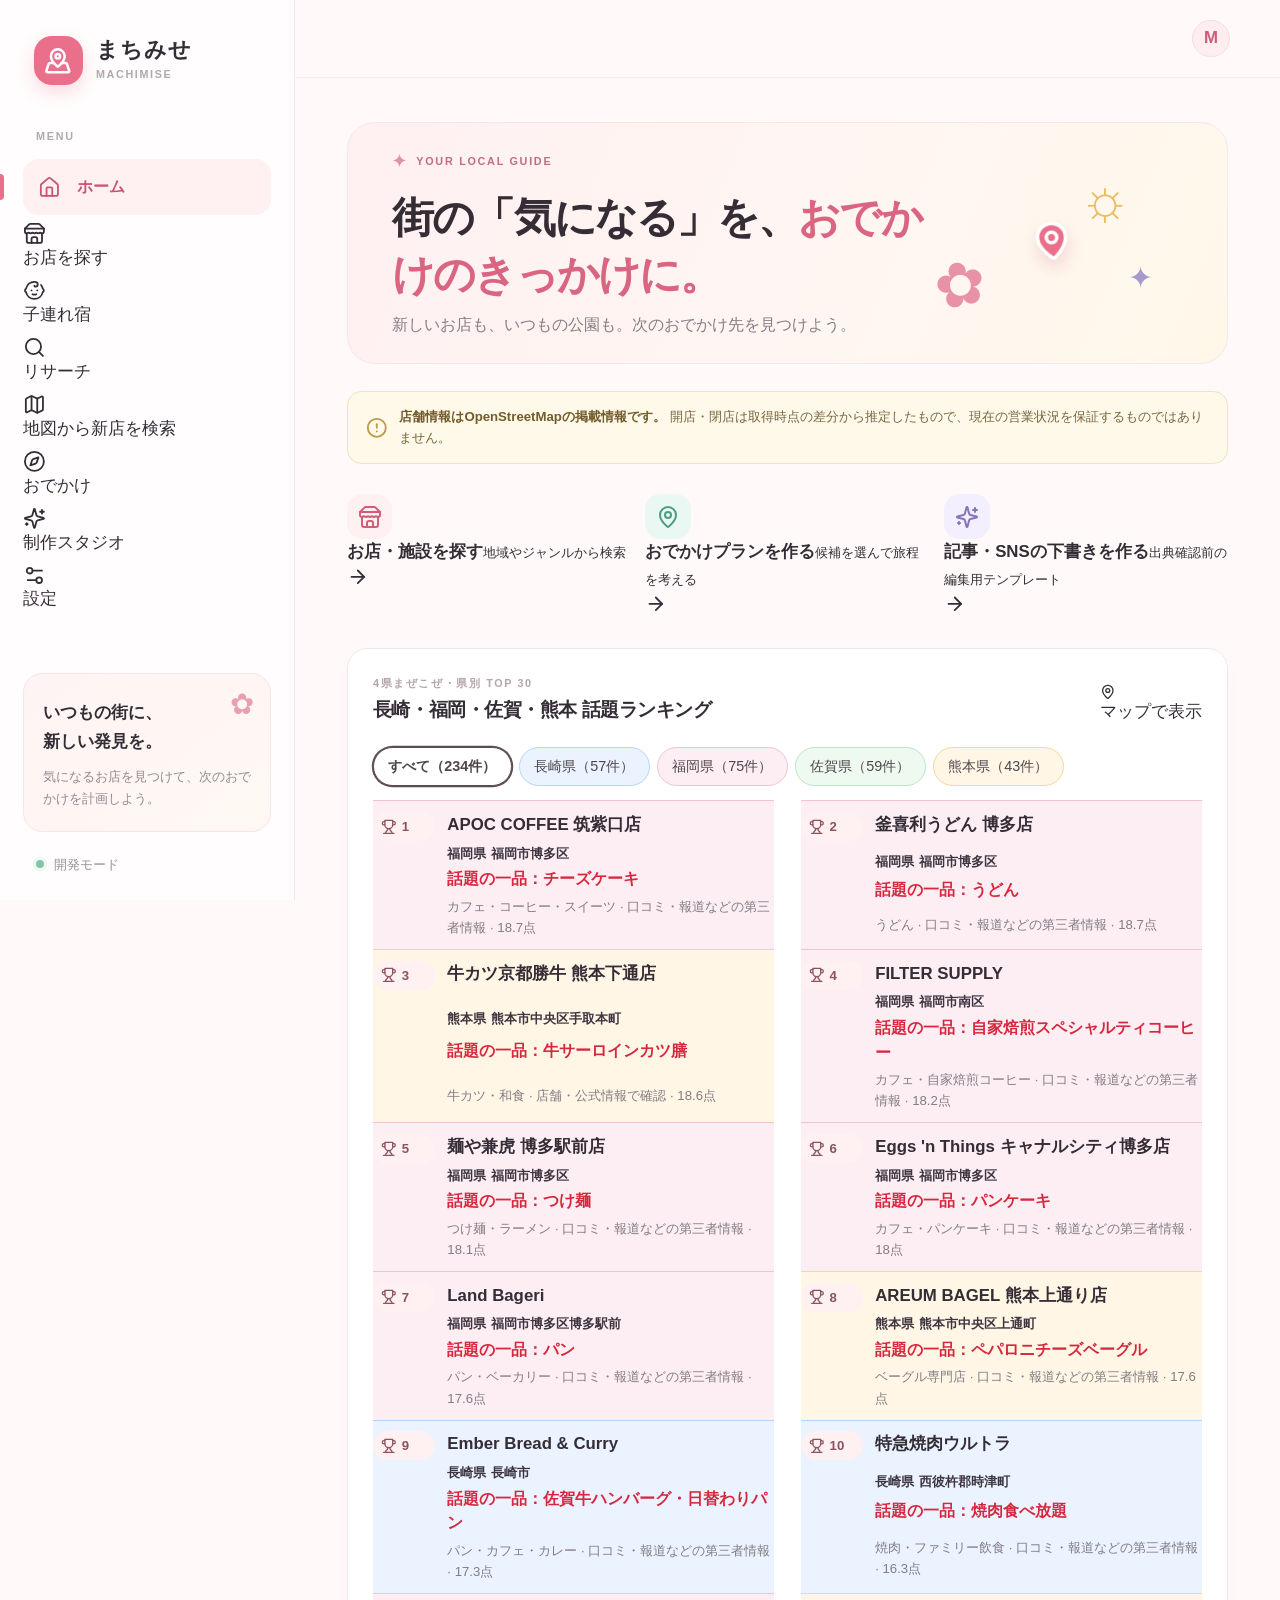
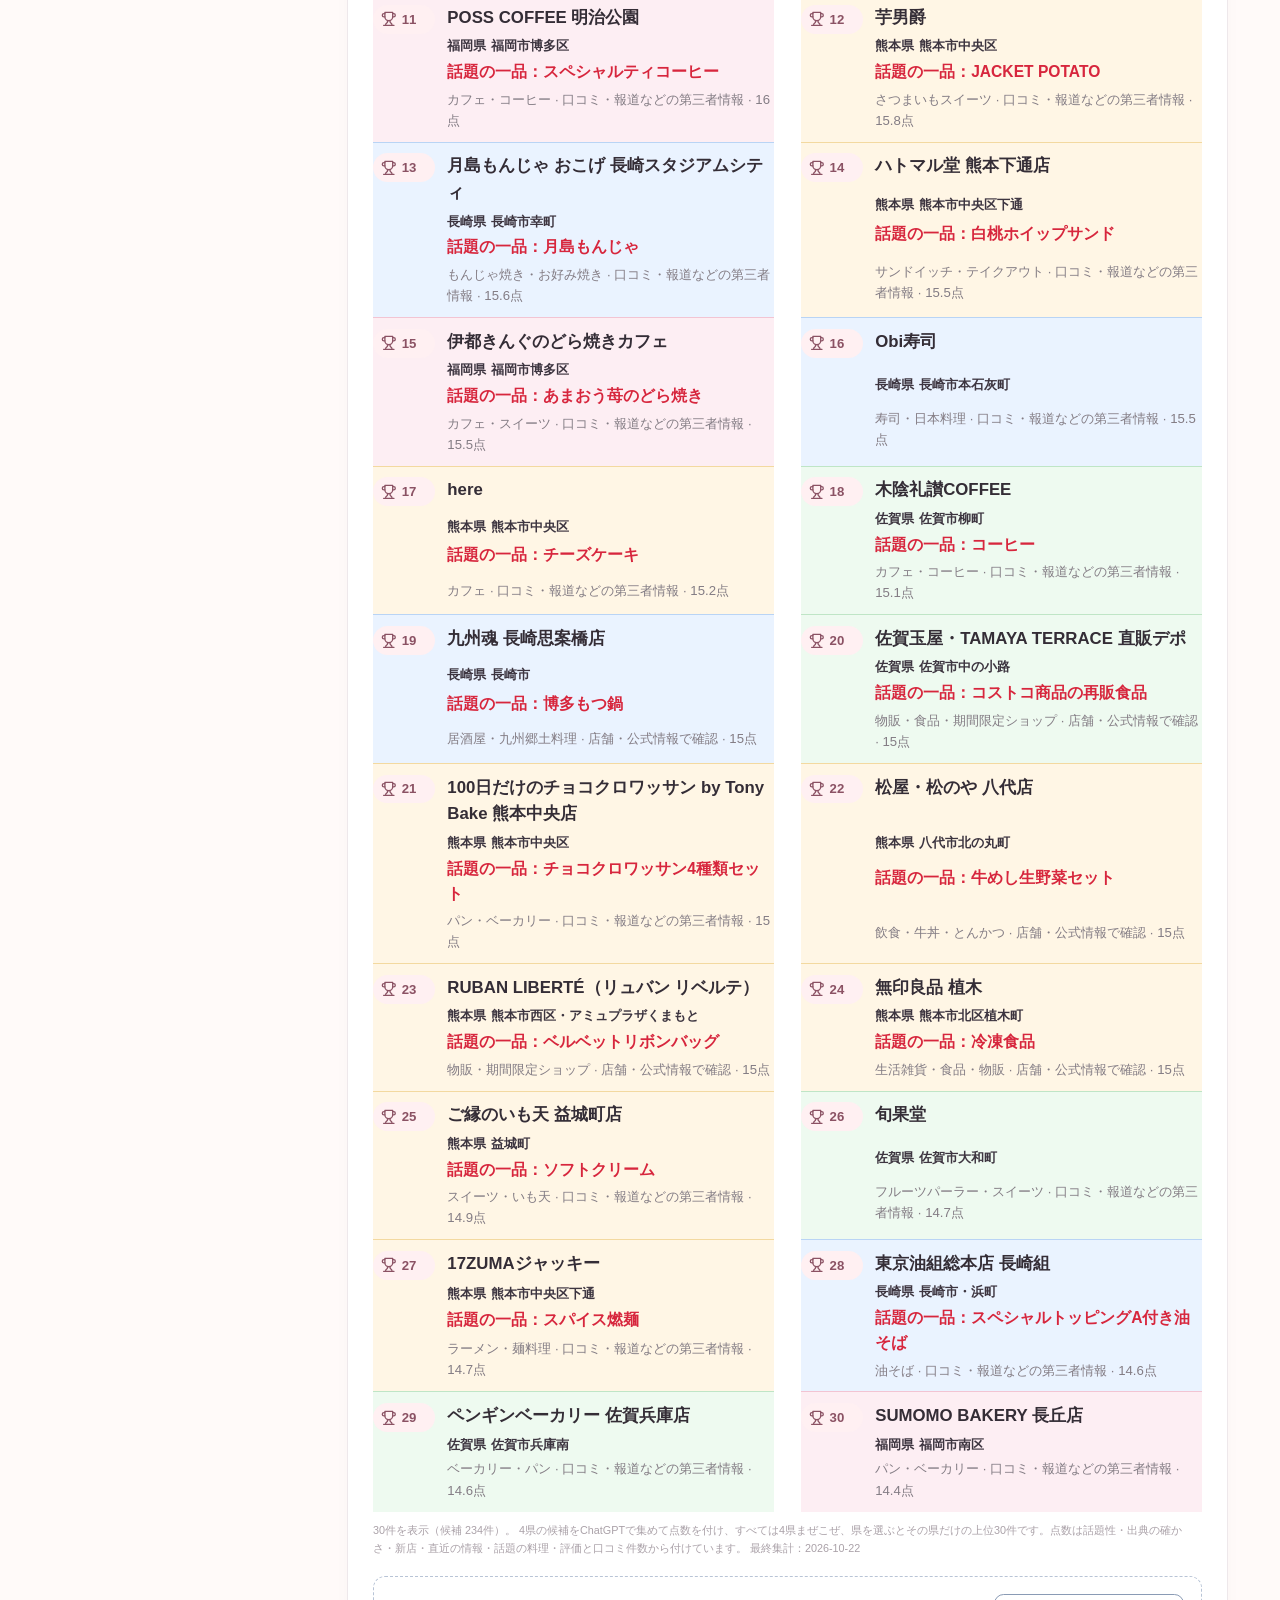
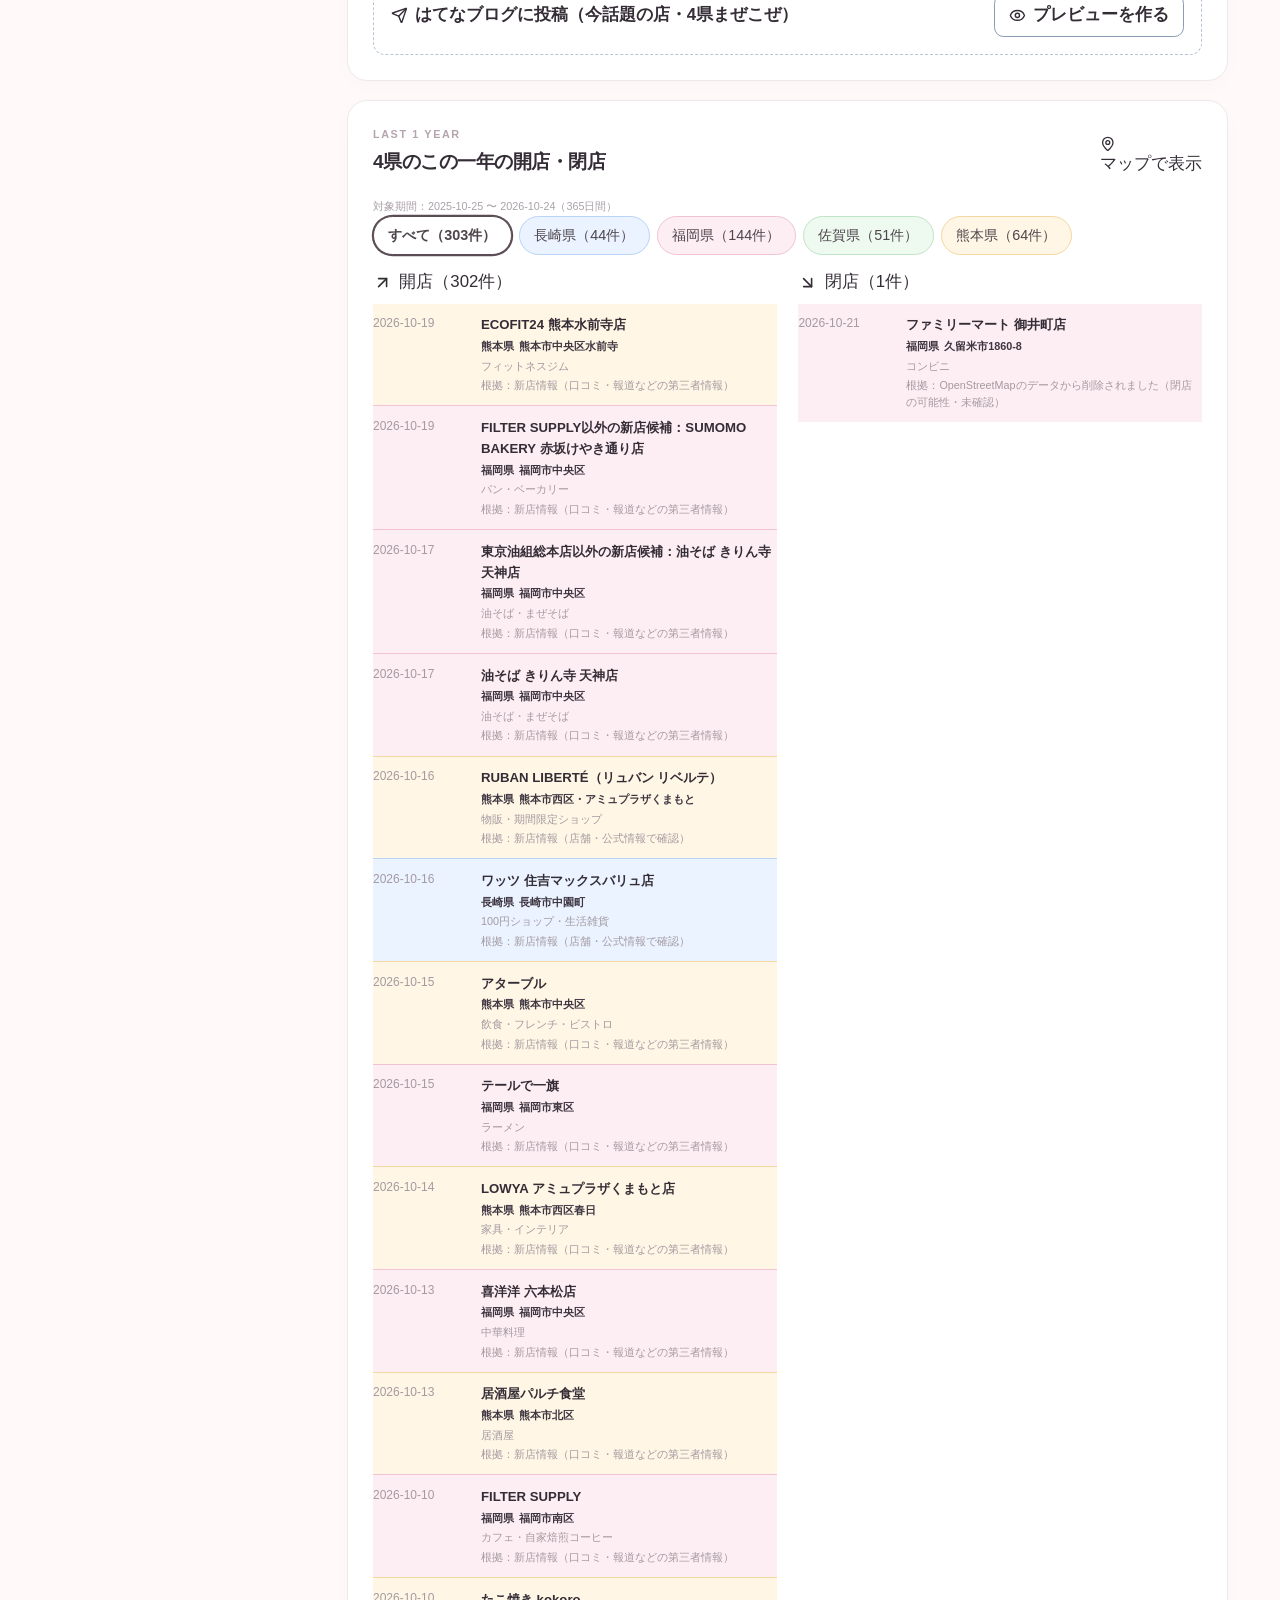
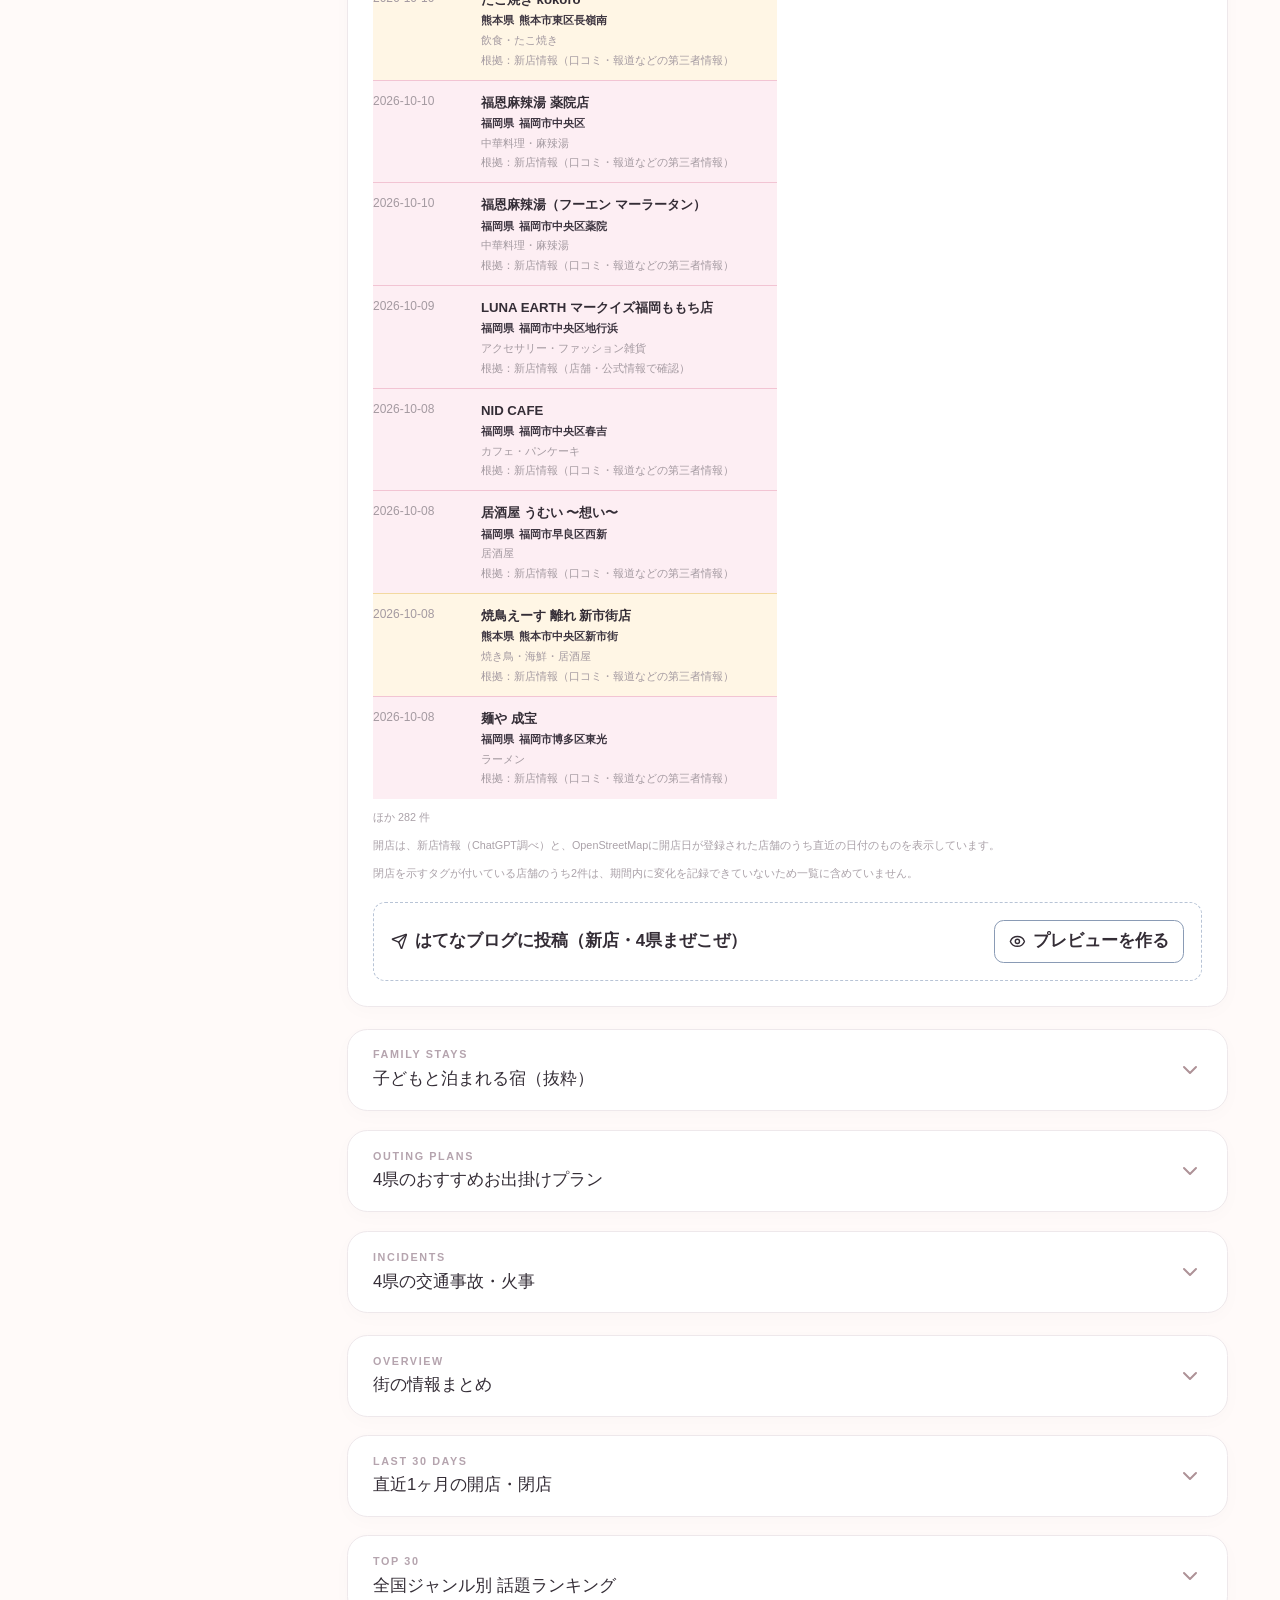
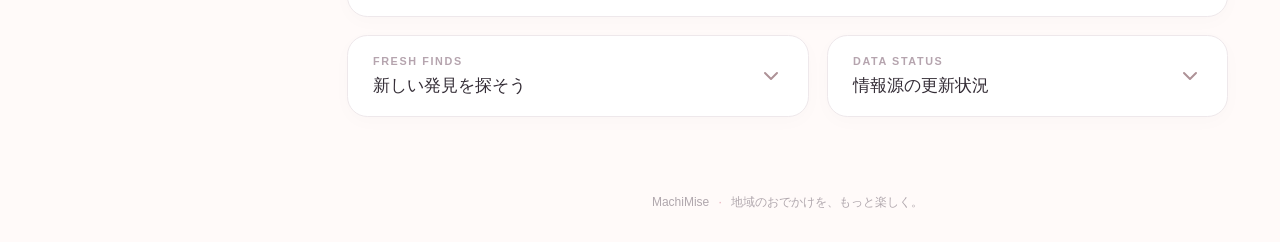
==== commit d725cf56: "Update MachiMise TOP snapshot with family stay preview Co-authored-by: Copilot <223556219+Copilot@us" ====
--- a/machimise/index.html
+++ b/machimise/index.html
@@ -1 +1 @@
-<!DOCTYPE html><html lang="ja"><head><meta charSet="utf-8"/><meta name="viewport" content="width=device-width, initial-scale=1"/><link rel="stylesheet" href="./_next/static/chunks/0-3y2y8vztduc.css" data-precedence="next"/><meta name="theme-color" content="#fff8f7"/><title>MachiMise｜まちみせ</title><meta name="description" content="地域のお店探しとおでかけ計画を支援するアプリ"/></head><body><div hidden=""><!--$--><!--/$--></div><div class="app-frame"><aside class="sidebar"><a class="brand" aria-label="MachiMise ホーム" href="./"><span class="brand-mark"><svg xmlns="http://www.w3.org/2000/svg" width="23" height="23" viewBox="0 0 24 24" fill="none" stroke="currentColor" stroke-width="2.2" stroke-linecap="round" stroke-linejoin="round" class="lucide lucide-map-pinned"><path d="M18 8c0 3.613-3.869 7.429-5.393 8.795a1 1 0 0 1-1.214 0C9.87 15.429 6 11.613 6 8a6 6 0 0 1 12 0"></path><circle cx="12" cy="8" r="2"></circle><path d="M8.714 14h-3.71a1 1 0 0 0-.948.683l-2.004 6A1 1 0 0 0 3 22h18a1 1 0 0 0 .948-1.316l-2-6a1 1 0 0 0-.949-.684h-3.712"></path></svg></span><span><strong>まちみせ</strong><small>MachiMise</small></span></a><p class="nav-caption">MENU</p><nav class="side-nav" aria-label="メインメニュー"><a class="nav-link active" aria-current="page" href="./"><svg xmlns="http://www.w3.org/2000/svg" width="19" height="19" viewBox="0 0 24 24" fill="none" stroke="currentColor" stroke-width="1.9" stroke-linecap="round" stroke-linejoin="round" class="lucide lucide-house"><path d="M15 21v-8a1 1 0 0 0-1-1h-4a1 1 0 0 0-1 1v8"></path><path d="M3 10a2 2 0 0 1 .709-1.528l7-5.999a2 2 0 0 1 2.582 0l7 5.999A2 2 0 0 1 21 10v9a2 2 0 0 1-2 2H5a2 2 0 0 1-2-2z"></path></svg><span>ホーム</span></a><span class="static-link-off" class="nav-link" places></span><span class="static-link-off" class="nav-link" family-stays></span><span class="static-link-off" class="nav-link" research></span><span class="static-link-off" class="nav-link" map></span><span class="static-link-off" class="nav-link" plans></span><span class="static-link-off" class="nav-link" studio></span><span class="static-link-off" class="nav-link" settings></span></nav><div class="sidebar-note"><span class="note-flower" aria-hidden="true">✿</span><strong>いつもの街に、<br/>新しい発見を。</strong><p>気になるお店を見つけて、次のおでかけを計画しよう。</p></div><div class="sidebar-footer"><span class="status-dot"></span>開発モード</div></aside><div class="main-column"><header class="topbar"><div class="topbar-brand"><span class="brand-mark small"><svg xmlns="http://www.w3.org/2000/svg" width="19" height="19" viewBox="0 0 24 24" fill="none" stroke="currentColor" stroke-width="2" stroke-linecap="round" stroke-linejoin="round" class="lucide lucide-map-pinned"><path d="M18 8c0 3.613-3.869 7.429-5.393 8.795a1 1 0 0 1-1.214 0C9.87 15.429 6 11.613 6 8a6 6 0 0 1 12 0"></path><circle cx="12" cy="8" r="2"></circle><path d="M8.714 14h-3.71a1 1 0 0 0-.948.683l-2.004 6A1 1 0 0 0 3 22h18a1 1 0 0 0 .948-1.316l-2-6a1 1 0 0 0-.949-.684h-3.712"></path></svg></span><strong>まちみせ</strong></div><div class="topbar-right"><span class="avatar">M</span></div></header><main class="main-content"><div class="welcome-row"><div><div class="eyebrow"><span class="eyebrow-sparkle">✦</span> YOUR LOCAL GUIDE</div><h1>街の「気になる」を、<br class="mobile-break"/><span class="text-accent">おでかけのきっかけに。</span></h1><p class="lead">新しいお店も、いつもの公園も。次のおでかけ先を見つけよう。</p></div><div class="welcome-art" aria-hidden="true"><span class="art-sun">☼</span><span class="art-flower">✿</span><span class="art-pin"><svg xmlns="http://www.w3.org/2000/svg" width="35" height="35" viewBox="0 0 24 24" fill="currentColor" stroke="currentColor" stroke-width="2" stroke-linecap="round" stroke-linejoin="round" class="lucide lucide-map-pin"><path d="M20 10c0 4.993-5.539 10.193-7.399 11.799a1 1 0 0 1-1.202 0C9.539 20.193 4 14.993 4 10a8 8 0 0 1 16 0"></path><circle cx="12" cy="10" r="3"></circle></svg></span><span class="art-spark">✦</span></div></div><div class="demo-banner" role="note"><svg xmlns="http://www.w3.org/2000/svg" width="18" height="18" viewBox="0 0 24 24" fill="none" stroke="currentColor" stroke-width="2" stroke-linecap="round" stroke-linejoin="round" class="lucide lucide-circle-alert"><circle cx="12" cy="12" r="10"></circle><line x1="12" x2="12" y1="8" y2="12"></line><line x1="12" x2="12.01" y1="16" y2="16"></line></svg><span><strong>店舗情報はOpenStreetMapの掲載情報です。</strong> 開店・閉店は取得時点の差分から推定したもので、現在の営業状況を保証するものではありません。</span></div><div class="quick-actions"><span class="static-link-off" class="quick-action action-primary" places></span><span class="static-link-off" class="quick-action" plans></span><span class="static-link-off" class="quick-action" studio></span></div><div class="kyushu-highlights" id="kyushu-highlights"><section class="panel" id="kyushu-ranking"><div class="section-heading compact"><div><span class="section-kicker">4県まぜこぜ・県別 TOP 30</span><h2>長崎・福岡・佐賀・熊本 話題ランキング</h2></div><span class="static-link-off" class="kyushu-map-link" map></span></div><div class="prefecture-filter" role="group" aria-label="都道府県で絞り込み"><button type="button" class="prefecture-filter-button prefecture-tone-all is-active">すべて<!-- -->（234件）</button><button type="button" class="prefecture-filter-button prefecture-tone prefecture-tone-nagasaki">長崎県<!-- -->（57件）</button><button type="button" class="prefecture-filter-button prefecture-tone prefecture-tone-fukuoka">福岡県<!-- -->（75件）</button><button type="button" class="prefecture-filter-button prefecture-tone prefecture-tone-saga">佐賀県<!-- -->（59件）</button><button type="button" class="prefecture-filter-button prefecture-tone prefecture-tone-kumamoto">熊本県<!-- -->（43件）</button></div><ol class="kyushu-ranking"><li class="kyushu-ranking-item prefecture-tone prefecture-tone-fukuoka"><span class="kyushu-ranking-rank"><svg xmlns="http://www.w3.org/2000/svg" width="13" height="13" viewBox="0 0 24 24" fill="none" stroke="currentColor" stroke-width="2" stroke-linecap="round" stroke-linejoin="round" class="lucide lucide-trophy"><path d="M6 9H4.5a2.5 2.5 0 0 1 0-5H6"></path><path d="M18 9h1.5a2.5 2.5 0 0 0 0-5H18"></path><path d="M4 22h16"></path><path d="M10 14.66V17c0 .55-.47.98-.97 1.21C7.85 18.75 7 20.24 7 22"></path><path d="M14 14.66V17c0 .55.47.98.97 1.21C16.15 18.75 17 20.24 17 22"></path><path d="M18 2H6v7a6 6 0 0 0 12 0V2Z"></path></svg>1</span><span class="kyushu-ranking-body"><strong><a href="https://miel.tnc.co.jp/special/newopen/" target="_blank" rel="noreferrer">APOC COFFEE 筑紫口店</a></strong><small><span class="area-label"><b class="area-pref">福岡県</b><b class="area-city">福岡市博多区</b></span></small><span class="hot-food">話題の一品：<!-- -->チーズケーキ</span><small>カフェ・コーヒー・スイーツ · 口コミ・報道などの第三者情報 · 18.7点</small></span></li><li class="kyushu-ranking-item prefecture-tone prefecture-tone-fukuoka"><span class="kyushu-ranking-rank"><svg xmlns="http://www.w3.org/2000/svg" width="13" height="13" viewBox="0 0 24 24" fill="none" stroke="currentColor" stroke-width="2" stroke-linecap="round" stroke-linejoin="round" class="lucide lucide-trophy"><path d="M6 9H4.5a2.5 2.5 0 0 1 0-5H6"></path><path d="M18 9h1.5a2.5 2.5 0 0 0 0-5H18"></path><path d="M4 22h16"></path><path d="M10 14.66V17c0 .55-.47.98-.97 1.21C7.85 18.75 7 20.24 7 22"></path><path d="M14 14.66V17c0 .55.47.98.97 1.21C16.15 18.75 17 20.24 17 22"></path><path d="M18 2H6v7a6 6 0 0 0 12 0V2Z"></path></svg>2</span><span class="kyushu-ranking-body"><strong><a href="https://tabelog.com/fukuoka/A4001/A400101/rstLst/cond16-00-00/" target="_blank" rel="noreferrer">釜喜利うどん 博多店</a></strong><small><span class="area-label"><b class="area-pref">福岡県</b><b class="area-city">福岡市博多区</b></span></small><span class="hot-food">話題の一品：<!-- -->うどん</span><small>うどん · 口コミ・報道などの第三者情報 · 18.7点</small></span></li><li class="kyushu-ranking-item prefecture-tone prefecture-tone-kumamoto"><span class="kyushu-ranking-rank"><svg xmlns="http://www.w3.org/2000/svg" width="13" height="13" viewBox="0 0 24 24" fill="none" stroke="currentColor" stroke-width="2" stroke-linecap="round" stroke-linejoin="round" class="lucide lucide-trophy"><path d="M6 9H4.5a2.5 2.5 0 0 1 0-5H6"></path><path d="M18 9h1.5a2.5 2.5 0 0 0 0-5H18"></path><path d="M4 22h16"></path><path d="M10 14.66V17c0 .55-.47.98-.97 1.21C7.85 18.75 7 20.24 7 22"></path><path d="M14 14.66V17c0 .55.47.98.97 1.21C16.15 18.75 17 20.24 17 22"></path><path d="M18 2H6v7a6 6 0 0 0 12 0V2Z"></path></svg>3</span><span class="kyushu-ranking-body"><strong><a href="https://prtimes.jp/main/html/rd/p/000000361.000014852.html" target="_blank" rel="noreferrer">牛カツ京都勝牛 熊本下通店</a></strong><small><span class="area-label"><b class="area-pref">熊本県</b><b class="area-city">熊本市中央区手取本町</b></span></small><span class="hot-food">話題の一品：<!-- -->牛サーロインカツ膳</span><small>牛カツ・和食 · 店舗・公式情報で確認 · 18.6点</small></span></li><li class="kyushu-ranking-item prefecture-tone prefecture-tone-fukuoka"><span class="kyushu-ranking-rank"><svg xmlns="http://www.w3.org/2000/svg" width="13" height="13" viewBox="0 0 24 24" fill="none" stroke="currentColor" stroke-width="2" stroke-linecap="round" stroke-linejoin="round" class="lucide lucide-trophy"><path d="M6 9H4.5a2.5 2.5 0 0 1 0-5H6"></path><path d="M18 9h1.5a2.5 2.5 0 0 0 0-5H18"></path><path d="M4 22h16"></path><path d="M10 14.66V17c0 .55-.47.98-.97 1.21C7.85 18.75 7 20.24 7 22"></path><path d="M14 14.66V17c0 .55.47.98.97 1.21C16.15 18.75 17 20.24 17 22"></path><path d="M18 2H6v7a6 6 0 0 0 12 0V2Z"></path></svg>4</span><span class="kyushu-ranking-body"><strong><a href="https://tabelog.com/fukuoka/C40130/rstLst/cond16-00-00/SC1001/" target="_blank" rel="noreferrer">FILTER SUPPLY</a></strong><small><span class="area-label"><b class="area-pref">福岡県</b><b class="area-city">福岡市南区</b></span></small><span class="hot-food">話題の一品：<!-- -->自家焙煎スペシャルティコーヒー</span><small>カフェ・自家焙煎コーヒー · 口コミ・報道などの第三者情報 · 18.2点</small></span></li><li class="kyushu-ranking-item prefecture-tone prefecture-tone-fukuoka"><span class="kyushu-ranking-rank"><svg xmlns="http://www.w3.org/2000/svg" width="13" height="13" viewBox="0 0 24 24" fill="none" stroke="currentColor" stroke-width="2" stroke-linecap="round" stroke-linejoin="round" class="lucide lucide-trophy"><path d="M6 9H4.5a2.5 2.5 0 0 1 0-5H6"></path><path d="M18 9h1.5a2.5 2.5 0 0 0 0-5H18"></path><path d="M4 22h16"></path><path d="M10 14.66V17c0 .55-.47.98-.97 1.21C7.85 18.75 7 20.24 7 22"></path><path d="M14 14.66V17c0 .55.47.98.97 1.21C16.15 18.75 17 20.24 17 22"></path><path d="M18 2H6v7a6 6 0 0 0 12 0V2Z"></path></svg>5</span><span class="kyushu-ranking-body"><strong><a href="https://tabelog.com/fukuoka/A4001/A400101/rstLst/cond16-00-00/" target="_blank" rel="noreferrer">麺や兼虎 博多駅前店</a></strong><small><span class="area-label"><b class="area-pref">福岡県</b><b class="area-city">福岡市博多区</b></span></small><span class="hot-food">話題の一品：<!-- -->つけ麺</span><small>つけ麺・ラーメン · 口コミ・報道などの第三者情報 · 18.1点</small></span></li><li class="kyushu-ranking-item prefecture-tone prefecture-tone-fukuoka"><span class="kyushu-ranking-rank"><svg xmlns="http://www.w3.org/2000/svg" width="13" height="13" viewBox="0 0 24 24" fill="none" stroke="currentColor" stroke-width="2" stroke-linecap="round" stroke-linejoin="round" class="lucide lucide-trophy"><path d="M6 9H4.5a2.5 2.5 0 0 1 0-5H6"></path><path d="M18 9h1.5a2.5 2.5 0 0 0 0-5H18"></path><path d="M4 22h16"></path><path d="M10 14.66V17c0 .55-.47.98-.97 1.21C7.85 18.75 7 20.24 7 22"></path><path d="M14 14.66V17c0 .55.47.98.97 1.21C16.15 18.75 17 20.24 17 22"></path><path d="M18 2H6v7a6 6 0 0 0 12 0V2Z"></path></svg>6</span><span class="kyushu-ranking-body"><strong><a href="https://tenjinsite.jp/newshop/" target="_blank" rel="noreferrer">Eggs &#x27;n Things キャナルシティ博多店</a></strong><small><span class="area-label"><b class="area-pref">福岡県</b><b class="area-city">福岡市博多区</b></span></small><span class="hot-food">話題の一品：<!-- -->パンケーキ</span><small>カフェ・パンケーキ · 口コミ・報道などの第三者情報 · 18点</small></span></li><li class="kyushu-ranking-item prefecture-tone prefecture-tone-fukuoka"><span class="kyushu-ranking-rank"><svg xmlns="http://www.w3.org/2000/svg" width="13" height="13" viewBox="0 0 24 24" fill="none" stroke="currentColor" stroke-width="2" stroke-linecap="round" stroke-linejoin="round" class="lucide lucide-trophy"><path d="M6 9H4.5a2.5 2.5 0 0 1 0-5H6"></path><path d="M18 9h1.5a2.5 2.5 0 0 0 0-5H18"></path><path d="M4 22h16"></path><path d="M10 14.66V17c0 .55-.47.98-.97 1.21C7.85 18.75 7 20.24 7 22"></path><path d="M14 14.66V17c0 .55.47.98.97 1.21C16.15 18.75 17 20.24 17 22"></path><path d="M18 2H6v7a6 6 0 0 0 12 0V2Z"></path></svg>7</span><span class="kyushu-ranking-body"><strong><a href="https://tabelog.com/fukuoka/A4001/A400101/rstLst/cond16-00-00/" target="_blank" rel="noreferrer">Land Bageri</a></strong><small><span class="area-label"><b class="area-pref">福岡県</b><b class="area-city">福岡市博多区博多駅前</b></span></small><span class="hot-food">話題の一品：<!-- -->パン</span><small>パン・ベーカリー · 口コミ・報道などの第三者情報 · 17.6点</small></span></li><li class="kyushu-ranking-item prefecture-tone prefecture-tone-kumamoto"><span class="kyushu-ranking-rank"><svg xmlns="http://www.w3.org/2000/svg" width="13" height="13" viewBox="0 0 24 24" fill="none" stroke="currentColor" stroke-width="2" stroke-linecap="round" stroke-linejoin="round" class="lucide lucide-trophy"><path d="M6 9H4.5a2.5 2.5 0 0 1 0-5H6"></path><path d="M18 9h1.5a2.5 2.5 0 0 0 0-5H18"></path><path d="M4 22h16"></path><path d="M10 14.66V17c0 .55-.47.98-.97 1.21C7.85 18.75 7 20.24 7 22"></path><path d="M14 14.66V17c0 .55.47.98.97 1.21C16.15 18.75 17 20.24 17 22"></path><path d="M18 2H6v7a6 6 0 0 0 12 0V2Z"></path></svg>8</span><span class="kyushu-ranking-body"><strong><a href="https://kumaripo.com/report/15341/" target="_blank" rel="noreferrer">AREUM BAGEL 熊本上通り店</a></strong><small><span class="area-label"><b class="area-pref">熊本県</b><b class="area-city">熊本市中央区上通町</b></span></small><span class="hot-food">話題の一品：<!-- -->ペパロニチーズベーグル</span><small>ベーグル専門店 · 口コミ・報道などの第三者情報 · 17.6点</small></span></li><li class="kyushu-ranking-item prefecture-tone prefecture-tone-nagasaki"><span class="kyushu-ranking-rank"><svg xmlns="http://www.w3.org/2000/svg" width="13" height="13" viewBox="0 0 24 24" fill="none" stroke="currentColor" stroke-width="2" stroke-linecap="round" stroke-linejoin="round" class="lucide lucide-trophy"><path d="M6 9H4.5a2.5 2.5 0 0 1 0-5H6"></path><path d="M18 9h1.5a2.5 2.5 0 0 0 0-5H18"></path><path d="M4 22h16"></path><path d="M10 14.66V17c0 .55-.47.98-.97 1.21C7.85 18.75 7 20.24 7 22"></path><path d="M14 14.66V17c0 .55.47.98.97 1.21C16.15 18.75 17 20.24 17 22"></path><path d="M18 2H6v7a6 6 0 0 0 12 0V2Z"></path></svg>9</span><span class="kyushu-ranking-body"><strong><a href="https://www.ncctv.co.jp/imakore/article/16557896" target="_blank" rel="noreferrer">Ember Bread &amp; Curry</a></strong><small><span class="area-label"><b class="area-pref">長崎県</b><b class="area-city">長崎市</b></span></small><span class="hot-food">話題の一品：<!-- -->佐賀牛ハンバーグ・日替わりパン</span><small>パン・カフェ・カレー · 口コミ・報道などの第三者情報 · 17.3点</small></span></li><li class="kyushu-ranking-item prefecture-tone prefecture-tone-nagasaki"><span class="kyushu-ranking-rank"><svg xmlns="http://www.w3.org/2000/svg" width="13" height="13" viewBox="0 0 24 24" fill="none" stroke="currentColor" stroke-width="2" stroke-linecap="round" stroke-linejoin="round" class="lucide lucide-trophy"><path d="M6 9H4.5a2.5 2.5 0 0 1 0-5H6"></path><path d="M18 9h1.5a2.5 2.5 0 0 0 0-5H18"></path><path d="M4 22h16"></path><path d="M10 14.66V17c0 .55-.47.98-.97 1.21C7.85 18.75 7 20.24 7 22"></path><path d="M14 14.66V17c0 .55.47.98.97 1.21C16.15 18.75 17 20.24 17 22"></path><path d="M18 2H6v7a6 6 0 0 0 12 0V2Z"></path></svg>10</span><span class="kyushu-ranking-body"><strong><a href="https://tabelog.com/nagasaki/A4201/A420101/rstLst/cond16-00-00/" target="_blank" rel="noreferrer">特急焼肉ウルトラ</a></strong><small><span class="area-label"><b class="area-pref">長崎県</b><b class="area-city">西彼杵郡時津町</b></span></small><span class="hot-food">話題の一品：<!-- -->焼肉食べ放題</span><small>焼肉・ファミリー飲食 · 口コミ・報道などの第三者情報 · 16.3点</small></span></li><li class="kyushu-ranking-item prefecture-tone prefecture-tone-fukuoka"><span class="kyushu-ranking-rank"><svg xmlns="http://www.w3.org/2000/svg" width="13" height="13" viewBox="0 0 24 24" fill="none" stroke="currentColor" stroke-width="2" stroke-linecap="round" stroke-linejoin="round" class="lucide lucide-trophy"><path d="M6 9H4.5a2.5 2.5 0 0 1 0-5H6"></path><path d="M18 9h1.5a2.5 2.5 0 0 0 0-5H18"></path><path d="M4 22h16"></path><path d="M10 14.66V17c0 .55-.47.98-.97 1.21C7.85 18.75 7 20.24 7 22"></path><path d="M14 14.66V17c0 .55.47.98.97 1.21C16.15 18.75 17 20.24 17 22"></path><path d="M18 2H6v7a6 6 0 0 0 12 0V2Z"></path></svg>11</span><span class="kyushu-ranking-body"><strong><a href="https://tabelog.com/fukuoka/A4001/A400101/rstLst/cond16-00-00/" target="_blank" rel="noreferrer">POSS COFFEE 明治公園</a></strong><small><span class="area-label"><b class="area-pref">福岡県</b><b class="area-city">福岡市博多区</b></span></small><span class="hot-food">話題の一品：<!-- -->スペシャルティコーヒー</span><small>カフェ・コーヒー · 口コミ・報道などの第三者情報 · 16点</small></span></li><li class="kyushu-ranking-item prefecture-tone prefecture-tone-kumamoto"><span class="kyushu-ranking-rank"><svg xmlns="http://www.w3.org/2000/svg" width="13" height="13" viewBox="0 0 24 24" fill="none" stroke="currentColor" stroke-width="2" stroke-linecap="round" stroke-linejoin="round" class="lucide lucide-trophy"><path d="M6 9H4.5a2.5 2.5 0 0 1 0-5H6"></path><path d="M18 9h1.5a2.5 2.5 0 0 0 0-5H18"></path><path d="M4 22h16"></path><path d="M10 14.66V17c0 .55-.47.98-.97 1.21C7.85 18.75 7 20.24 7 22"></path><path d="M14 14.66V17c0 .55.47.98.97 1.21C16.15 18.75 17 20.24 17 22"></path><path d="M18 2H6v7a6 6 0 0 0 12 0V2Z"></path></svg>12</span><span class="kyushu-ranking-body"><strong><a href="https://tabelog.com/kumamoto/rstLst/cond16-00-00/SC/" target="_blank" rel="noreferrer">芋男爵</a></strong><small><span class="area-label"><b class="area-pref">熊本県</b><b class="area-city">熊本市中央区</b></span></small><span class="hot-food">話題の一品：<!-- -->JACKET POTATO</span><small>さつまいもスイーツ · 口コミ・報道などの第三者情報 · 15.8点</small></span></li><li class="kyushu-ranking-item prefecture-tone prefecture-tone-nagasaki"><span class="kyushu-ranking-rank"><svg xmlns="http://www.w3.org/2000/svg" width="13" height="13" viewBox="0 0 24 24" fill="none" stroke="currentColor" stroke-width="2" stroke-linecap="round" stroke-linejoin="round" class="lucide lucide-trophy"><path d="M6 9H4.5a2.5 2.5 0 0 1 0-5H6"></path><path d="M18 9h1.5a2.5 2.5 0 0 0 0-5H18"></path><path d="M4 22h16"></path><path d="M10 14.66V17c0 .55-.47.98-.97 1.21C7.85 18.75 7 20.24 7 22"></path><path d="M14 14.66V17c0 .55.47.98.97 1.21C16.15 18.75 17 20.24 17 22"></path><path d="M18 2H6v7a6 6 0 0 0 12 0V2Z"></path></svg>13</span><span class="kyushu-ranking-body"><strong><a href="https://tabelog.com/nagasaki/C42201/rstLst/cond16-00-00/" target="_blank" rel="noreferrer">月島もんじゃ おこげ 長崎スタジアムシティ</a></strong><small><span class="area-label"><b class="area-pref">長崎県</b><b class="area-city">長崎市幸町</b></span></small><span class="hot-food">話題の一品：<!-- -->月島もんじゃ</span><small>もんじゃ焼き・お好み焼き · 口コミ・報道などの第三者情報 · 15.6点</small></span></li><li class="kyushu-ranking-item prefecture-tone prefecture-tone-kumamoto"><span class="kyushu-ranking-rank"><svg xmlns="http://www.w3.org/2000/svg" width="13" height="13" viewBox="0 0 24 24" fill="none" stroke="currentColor" stroke-width="2" stroke-linecap="round" stroke-linejoin="round" class="lucide lucide-trophy"><path d="M6 9H4.5a2.5 2.5 0 0 1 0-5H6"></path><path d="M18 9h1.5a2.5 2.5 0 0 0 0-5H18"></path><path d="M4 22h16"></path><path d="M10 14.66V17c0 .55-.47.98-.97 1.21C7.85 18.75 7 20.24 7 22"></path><path d="M14 14.66V17c0 .55.47.98.97 1.21C16.15 18.75 17 20.24 17 22"></path><path d="M18 2H6v7a6 6 0 0 0 12 0V2Z"></path></svg>14</span><span class="kyushu-ranking-body"><strong><a href="https://tabelog.com/kumamoto/rstLst/cond16-00-00/SC/" target="_blank" rel="noreferrer">ハトマル堂 熊本下通店</a></strong><small><span class="area-label"><b class="area-pref">熊本県</b><b class="area-city">熊本市中央区下通</b></span></small><span class="hot-food">話題の一品：<!-- -->白桃ホイップサンド</span><small>サンドイッチ・テイクアウト · 口コミ・報道などの第三者情報 · 15.5点</small></span></li><li class="kyushu-ranking-item prefecture-tone prefecture-tone-fukuoka"><span class="kyushu-ranking-rank"><svg xmlns="http://www.w3.org/2000/svg" width="13" height="13" viewBox="0 0 24 24" fill="none" stroke="currentColor" stroke-width="2" stroke-linecap="round" stroke-linejoin="round" class="lucide lucide-trophy"><path d="M6 9H4.5a2.5 2.5 0 0 1 0-5H6"></path><path d="M18 9h1.5a2.5 2.5 0 0 0 0-5H18"></path><path d="M4 22h16"></path><path d="M10 14.66V17c0 .55-.47.98-.97 1.21C7.85 18.75 7 20.24 7 22"></path><path d="M14 14.66V17c0 .55.47.98.97 1.21C16.15 18.75 17 20.24 17 22"></path><path d="M18 2H6v7a6 6 0 0 0 12 0V2Z"></path></svg>15</span><span class="kyushu-ranking-body"><strong><a href="https://tabelog.com/fukuoka/rstLst/cond16-00-00/sweets/" target="_blank" rel="noreferrer">伊都きんぐのどら焼きカフェ</a></strong><small><span class="area-label"><b class="area-pref">福岡県</b><b class="area-city">福岡市博多区</b></span></small><span class="hot-food">話題の一品：<!-- -->あまおう苺のどら焼き</span><small>カフェ・スイーツ · 口コミ・報道などの第三者情報 · 15.5点</small></span></li><li class="kyushu-ranking-item prefecture-tone prefecture-tone-nagasaki"><span class="kyushu-ranking-rank"><svg xmlns="http://www.w3.org/2000/svg" width="13" height="13" viewBox="0 0 24 24" fill="none" stroke="currentColor" stroke-width="2" stroke-linecap="round" stroke-linejoin="round" class="lucide lucide-trophy"><path d="M6 9H4.5a2.5 2.5 0 0 1 0-5H6"></path><path d="M18 9h1.5a2.5 2.5 0 0 0 0-5H18"></path><path d="M4 22h16"></path><path d="M10 14.66V17c0 .55-.47.98-.97 1.21C7.85 18.75 7 20.24 7 22"></path><path d="M14 14.66V17c0 .55.47.98.97 1.21C16.15 18.75 17 20.24 17 22"></path><path d="M18 2H6v7a6 6 0 0 0 12 0V2Z"></path></svg>16</span><span class="kyushu-ranking-body"><strong><a href="https://tabelog.com/nagasaki/C42201/rstLst/cond16-00-00/" target="_blank" rel="noreferrer">Obi寿司</a></strong><small><span class="area-label"><b class="area-pref">長崎県</b><b class="area-city">長崎市本石灰町</b></span></small><small>寿司・日本料理 · 口コミ・報道などの第三者情報 · 15.5点</small></span></li><li class="kyushu-ranking-item prefecture-tone prefecture-tone-kumamoto"><span class="kyushu-ranking-rank"><svg xmlns="http://www.w3.org/2000/svg" width="13" height="13" viewBox="0 0 24 24" fill="none" stroke="currentColor" stroke-width="2" stroke-linecap="round" stroke-linejoin="round" class="lucide lucide-trophy"><path d="M6 9H4.5a2.5 2.5 0 0 1 0-5H6"></path><path d="M18 9h1.5a2.5 2.5 0 0 0 0-5H18"></path><path d="M4 22h16"></path><path d="M10 14.66V17c0 .55-.47.98-.97 1.21C7.85 18.75 7 20.24 7 22"></path><path d="M14 14.66V17c0 .55.47.98.97 1.21C16.15 18.75 17 20.24 17 22"></path><path d="M18 2H6v7a6 6 0 0 0 12 0V2Z"></path></svg>17</span><span class="kyushu-ranking-body"><strong><a href="https://tabelog.com/kumamoto/rstLst/cond16-00-00/SC/" target="_blank" rel="noreferrer">here</a></strong><small><span class="area-label"><b class="area-pref">熊本県</b><b class="area-city">熊本市中央区</b></span></small><span class="hot-food">話題の一品：<!-- -->チーズケーキ</span><small>カフェ · 口コミ・報道などの第三者情報 · 15.2点</small></span></li><li class="kyushu-ranking-item prefecture-tone prefecture-tone-saga"><span class="kyushu-ranking-rank"><svg xmlns="http://www.w3.org/2000/svg" width="13" height="13" viewBox="0 0 24 24" fill="none" stroke="currentColor" stroke-width="2" stroke-linecap="round" stroke-linejoin="round" class="lucide lucide-trophy"><path d="M6 9H4.5a2.5 2.5 0 0 1 0-5H6"></path><path d="M18 9h1.5a2.5 2.5 0 0 0 0-5H18"></path><path d="M4 22h16"></path><path d="M10 14.66V17c0 .55-.47.98-.97 1.21C7.85 18.75 7 20.24 7 22"></path><path d="M14 14.66V17c0 .55.47.98.97 1.21C16.15 18.75 17 20.24 17 22"></path><path d="M18 2H6v7a6 6 0 0 0 12 0V2Z"></path></svg>18</span><span class="kyushu-ranking-body"><strong><a href="https://meshinavi.jp/saga/" target="_blank" rel="noreferrer">木陰礼讃COFFEE</a></strong><small><span class="area-label"><b class="area-pref">佐賀県</b><b class="area-city">佐賀市柳町</b></span></small><span class="hot-food">話題の一品：<!-- -->コーヒー</span><small>カフェ・コーヒー · 口コミ・報道などの第三者情報 · 15.1点</small></span></li><li class="kyushu-ranking-item prefecture-tone prefecture-tone-nagasaki"><span class="kyushu-ranking-rank"><svg xmlns="http://www.w3.org/2000/svg" width="13" height="13" viewBox="0 0 24 24" fill="none" stroke="currentColor" stroke-width="2" stroke-linecap="round" stroke-linejoin="round" class="lucide lucide-trophy"><path d="M6 9H4.5a2.5 2.5 0 0 1 0-5H6"></path><path d="M18 9h1.5a2.5 2.5 0 0 0 0-5H18"></path><path d="M4 22h16"></path><path d="M10 14.66V17c0 .55-.47.98-.97 1.21C7.85 18.75 7 20.24 7 22"></path><path d="M14 14.66V17c0 .55.47.98.97 1.21C16.15 18.75 17 20.24 17 22"></path><path d="M18 2H6v7a6 6 0 0 0 12 0V2Z"></path></svg>19</span><span class="kyushu-ranking-body"><strong><a href="https://prtimes.jp/main/html/rd/p/000000125.000019589.html" target="_blank" rel="noreferrer">九州魂 長崎思案橋店</a></strong><small><span class="area-label"><b class="area-pref">長崎県</b><b class="area-city">長崎市</b></span></small><span class="hot-food">話題の一品：<!-- -->博多もつ鍋</span><small>居酒屋・九州郷土料理 · 店舗・公式情報で確認 · 15点</small></span></li><li class="kyushu-ranking-item prefecture-tone prefecture-tone-saga"><span class="kyushu-ranking-rank"><svg xmlns="http://www.w3.org/2000/svg" width="13" height="13" viewBox="0 0 24 24" fill="none" stroke="currentColor" stroke-width="2" stroke-linecap="round" stroke-linejoin="round" class="lucide lucide-trophy"><path d="M6 9H4.5a2.5 2.5 0 0 1 0-5H6"></path><path d="M18 9h1.5a2.5 2.5 0 0 0 0-5H18"></path><path d="M4 22h16"></path><path d="M10 14.66V17c0 .55-.47.98-.97 1.21C7.85 18.75 7 20.24 7 22"></path><path d="M14 14.66V17c0 .55.47.98.97 1.21C16.15 18.75 17 20.24 17 22"></path><path d="M18 2H6v7a6 6 0 0 0 12 0V2Z"></path></svg>20</span><span class="kyushu-ranking-body"><strong><a href="https://saga.keizai.biz/release/624781/" target="_blank" rel="noreferrer">佐賀玉屋・TAMAYA TERRACE 直販デポ</a></strong><small><span class="area-label"><b class="area-pref">佐賀県</b><b class="area-city">佐賀市中の小路</b></span></small><span class="hot-food">話題の一品：<!-- -->コストコ商品の再販食品</span><small>物販・食品・期間限定ショップ · 店舗・公式情報で確認 · 15点</small></span></li><li class="kyushu-ranking-item prefecture-tone prefecture-tone-kumamoto"><span class="kyushu-ranking-rank"><svg xmlns="http://www.w3.org/2000/svg" width="13" height="13" viewBox="0 0 24 24" fill="none" stroke="currentColor" stroke-width="2" stroke-linecap="round" stroke-linejoin="round" class="lucide lucide-trophy"><path d="M6 9H4.5a2.5 2.5 0 0 1 0-5H6"></path><path d="M18 9h1.5a2.5 2.5 0 0 0 0-5H18"></path><path d="M4 22h16"></path><path d="M10 14.66V17c0 .55-.47.98-.97 1.21C7.85 18.75 7 20.24 7 22"></path><path d="M14 14.66V17c0 .55.47.98.97 1.21C16.15 18.75 17 20.24 17 22"></path><path d="M18 2H6v7a6 6 0 0 0 12 0V2Z"></path></svg>21</span><span class="kyushu-ranking-body"><strong><a href="https://tabelog.com/kumamoto/rstLst/cond16-00-00/SC/" target="_blank" rel="noreferrer">100日だけのチョコクロワッサン by Tony Bake 熊本中央店</a></strong><small><span class="area-label"><b class="area-pref">熊本県</b><b class="area-city">熊本市中央区</b></span></small><span class="hot-food">話題の一品：<!-- -->チョコクロワッサン4種類セット</span><small>パン・ベーカリー · 口コミ・報道などの第三者情報 · 15点</small></span></li><li class="kyushu-ranking-item prefecture-tone prefecture-tone-kumamoto"><span class="kyushu-ranking-rank"><svg xmlns="http://www.w3.org/2000/svg" width="13" height="13" viewBox="0 0 24 24" fill="none" stroke="currentColor" stroke-width="2" stroke-linecap="round" stroke-linejoin="round" class="lucide lucide-trophy"><path d="M6 9H4.5a2.5 2.5 0 0 1 0-5H6"></path><path d="M18 9h1.5a2.5 2.5 0 0 0 0-5H18"></path><path d="M4 22h16"></path><path d="M10 14.66V17c0 .55-.47.98-.97 1.21C7.85 18.75 7 20.24 7 22"></path><path d="M14 14.66V17c0 .55.47.98.97 1.21C16.15 18.75 17 20.24 17 22"></path><path d="M18 2H6v7a6 6 0 0 0 12 0V2Z"></path></svg>22</span><span class="kyushu-ranking-body"><strong><a href="https://www.matsuyafoods-holdings.co.jp/2026/10/14/14425/" target="_blank" rel="noreferrer">松屋・松のや 八代店</a></strong><small><span class="area-label"><b class="area-pref">熊本県</b><b class="area-city">八代市北の丸町</b></span></small><span class="hot-food">話題の一品：<!-- -->牛めし生野菜セット</span><small>飲食・牛丼・とんかつ · 店舗・公式情報で確認 · 15点</small></span></li><li class="kyushu-ranking-item prefecture-tone prefecture-tone-kumamoto"><span class="kyushu-ranking-rank"><svg xmlns="http://www.w3.org/2000/svg" width="13" height="13" viewBox="0 0 24 24" fill="none" stroke="currentColor" stroke-width="2" stroke-linecap="round" stroke-linejoin="round" class="lucide lucide-trophy"><path d="M6 9H4.5a2.5 2.5 0 0 1 0-5H6"></path><path d="M18 9h1.5a2.5 2.5 0 0 0 0-5H18"></path><path d="M4 22h16"></path><path d="M10 14.66V17c0 .55-.47.98-.97 1.21C7.85 18.75 7 20.24 7 22"></path><path d="M14 14.66V17c0 .55.47.98.97 1.21C16.15 18.75 17 20.24 17 22"></path><path d="M18 2H6v7a6 6 0 0 0 12 0V2Z"></path></svg>23</span><span class="kyushu-ranking-body"><strong><a href="https://www.jrkumamotocity.com/newsevent/detail/?cd=000621" target="_blank" rel="noreferrer">RUBAN LIBERTÉ（リュバン リベルテ）</a></strong><small><span class="area-label"><b class="area-pref">熊本県</b><b class="area-city">熊本市西区・アミュプラザくまもと</b></span></small><span class="hot-food">話題の一品：<!-- -->ベルベットリボンバッグ</span><small>物販・期間限定ショップ · 店舗・公式情報で確認 · 15点</small></span></li><li class="kyushu-ranking-item prefecture-tone prefecture-tone-kumamoto"><span class="kyushu-ranking-rank"><svg xmlns="http://www.w3.org/2000/svg" width="13" height="13" viewBox="0 0 24 24" fill="none" stroke="currentColor" stroke-width="2" stroke-linecap="round" stroke-linejoin="round" class="lucide lucide-trophy"><path d="M6 9H4.5a2.5 2.5 0 0 1 0-5H6"></path><path d="M18 9h1.5a2.5 2.5 0 0 0 0-5H18"></path><path d="M4 22h16"></path><path d="M10 14.66V17c0 .55-.47.98-.97 1.21C7.85 18.75 7 20.24 7 22"></path><path d="M14 14.66V17c0 .55.47.98.97 1.21C16.15 18.75 17 20.24 17 22"></path><path d="M18 2H6v7a6 6 0 0 0 12 0V2Z"></path></svg>24</span><span class="kyushu-ranking-body"><strong><a href="https://www.muji.com/jp/ja/shop/detail/046502" target="_blank" rel="noreferrer">無印良品 植木</a></strong><small><span class="area-label"><b class="area-pref">熊本県</b><b class="area-city">熊本市北区植木町</b></span></small><span class="hot-food">話題の一品：<!-- -->冷凍食品</span><small>生活雑貨・食品・物販 · 店舗・公式情報で確認 · 15点</small></span></li><li class="kyushu-ranking-item prefecture-tone prefecture-tone-kumamoto"><span class="kyushu-ranking-rank"><svg xmlns="http://www.w3.org/2000/svg" width="13" height="13" viewBox="0 0 24 24" fill="none" stroke="currentColor" stroke-width="2" stroke-linecap="round" stroke-linejoin="round" class="lucide lucide-trophy"><path d="M6 9H4.5a2.5 2.5 0 0 1 0-5H6"></path><path d="M18 9h1.5a2.5 2.5 0 0 0 0-5H18"></path><path d="M4 22h16"></path><path d="M10 14.66V17c0 .55-.47.98-.97 1.21C7.85 18.75 7 20.24 7 22"></path><path d="M14 14.66V17c0 .55.47.98.97 1.21C16.15 18.75 17 20.24 17 22"></path><path d="M18 2H6v7a6 6 0 0 0 12 0V2Z"></path></svg>25</span><span class="kyushu-ranking-body"><strong><a href="https://tabelog.com/kumamoto/rstLst/cond16-00-00/SC/" target="_blank" rel="noreferrer">ご縁のいも天 益城町店</a></strong><small><span class="area-label"><b class="area-pref">熊本県</b><b class="area-city">益城町</b></span></small><span class="hot-food">話題の一品：<!-- -->ソフトクリーム</span><small>スイーツ・いも天 · 口コミ・報道などの第三者情報 · 14.9点</small></span></li><li class="kyushu-ranking-item prefecture-tone prefecture-tone-saga"><span class="kyushu-ranking-rank"><svg xmlns="http://www.w3.org/2000/svg" width="13" height="13" viewBox="0 0 24 24" fill="none" stroke="currentColor" stroke-width="2" stroke-linecap="round" stroke-linejoin="round" class="lucide lucide-trophy"><path d="M6 9H4.5a2.5 2.5 0 0 1 0-5H6"></path><path d="M18 9h1.5a2.5 2.5 0 0 0 0-5H18"></path><path d="M4 22h16"></path><path d="M10 14.66V17c0 .55-.47.98-.97 1.21C7.85 18.75 7 20.24 7 22"></path><path d="M14 14.66V17c0 .55.47.98.97 1.21C16.15 18.75 17 20.24 17 22"></path><path d="M18 2H6v7a6 6 0 0 0 12 0V2Z"></path></svg>26</span><span class="kyushu-ranking-body"><strong><a href="https://tabelog.com/saga/rstLst/cond16-00-00/cafe/" target="_blank" rel="noreferrer">旬果堂</a></strong><small><span class="area-label"><b class="area-pref">佐賀県</b><b class="area-city">佐賀市大和町</b></span></small><small>フルーツパーラー・スイーツ · 口コミ・報道などの第三者情報 · 14.7点</small></span></li><li class="kyushu-ranking-item prefecture-tone prefecture-tone-kumamoto"><span class="kyushu-ranking-rank"><svg xmlns="http://www.w3.org/2000/svg" width="13" height="13" viewBox="0 0 24 24" fill="none" stroke="currentColor" stroke-width="2" stroke-linecap="round" stroke-linejoin="round" class="lucide lucide-trophy"><path d="M6 9H4.5a2.5 2.5 0 0 1 0-5H6"></path><path d="M18 9h1.5a2.5 2.5 0 0 0 0-5H18"></path><path d="M4 22h16"></path><path d="M10 14.66V17c0 .55-.47.98-.97 1.21C7.85 18.75 7 20.24 7 22"></path><path d="M14 14.66V17c0 .55.47.98.97 1.21C16.15 18.75 17 20.24 17 22"></path><path d="M18 2H6v7a6 6 0 0 0 12 0V2Z"></path></svg>27</span><span class="kyushu-ranking-body"><strong><a href="https://kumaripo.com/report/15339/" target="_blank" rel="noreferrer">17ZUMAジャッキー</a></strong><small><span class="area-label"><b class="area-pref">熊本県</b><b class="area-city">熊本市中央区下通</b></span></small><span class="hot-food">話題の一品：<!-- -->スパイス燃麺</span><small>ラーメン・麺料理 · 口コミ・報道などの第三者情報 · 14.7点</small></span></li><li class="kyushu-ranking-item prefecture-tone prefecture-tone-nagasaki"><span class="kyushu-ranking-rank"><svg xmlns="http://www.w3.org/2000/svg" width="13" height="13" viewBox="0 0 24 24" fill="none" stroke="currentColor" stroke-width="2" stroke-linecap="round" stroke-linejoin="round" class="lucide lucide-trophy"><path d="M6 9H4.5a2.5 2.5 0 0 1 0-5H6"></path><path d="M18 9h1.5a2.5 2.5 0 0 0 0-5H18"></path><path d="M4 22h16"></path><path d="M10 14.66V17c0 .55-.47.98-.97 1.21C7.85 18.75 7 20.24 7 22"></path><path d="M14 14.66V17c0 .55.47.98.97 1.21C16.15 18.75 17 20.24 17 22"></path><path d="M18 2H6v7a6 6 0 0 0 12 0V2Z"></path></svg>28</span><span class="kyushu-ranking-body"><strong><a href="https://tabelog.com/nagasaki/rstLst/cond16-00-00/" target="_blank" rel="noreferrer">東京油組総本店 長崎組</a></strong><small><span class="area-label"><b class="area-pref">長崎県</b><b class="area-city">長崎市・浜町</b></span></small><span class="hot-food">話題の一品：<!-- -->スペシャルトッピングA付き油そば</span><small>油そば · 口コミ・報道などの第三者情報 · 14.6点</small></span></li><li class="kyushu-ranking-item prefecture-tone prefecture-tone-saga"><span class="kyushu-ranking-rank"><svg xmlns="http://www.w3.org/2000/svg" width="13" height="13" viewBox="0 0 24 24" fill="none" stroke="currentColor" stroke-width="2" stroke-linecap="round" stroke-linejoin="round" class="lucide lucide-trophy"><path d="M6 9H4.5a2.5 2.5 0 0 1 0-5H6"></path><path d="M18 9h1.5a2.5 2.5 0 0 0 0-5H18"></path><path d="M4 22h16"></path><path d="M10 14.66V17c0 .55-.47.98-.97 1.21C7.85 18.75 7 20.24 7 22"></path><path d="M14 14.66V17c0 .55.47.98.97 1.21C16.15 18.75 17 20.24 17 22"></path><path d="M18 2H6v7a6 6 0 0 0 12 0V2Z"></path></svg>29</span><span class="kyushu-ranking-body"><strong><a href="https://tabelog.com/saga/C41201/rstLst/cond16-00-00/cafe/" target="_blank" rel="noreferrer">ペンギンベーカリー 佐賀兵庫店</a></strong><small><span class="area-label"><b class="area-pref">佐賀県</b><b class="area-city">佐賀市兵庫南</b></span></small><small>ベーカリー・パン · 口コミ・報道などの第三者情報 · 14.6点</small></span></li><li class="kyushu-ranking-item prefecture-tone prefecture-tone-fukuoka"><span class="kyushu-ranking-rank"><svg xmlns="http://www.w3.org/2000/svg" width="13" height="13" viewBox="0 0 24 24" fill="none" stroke="currentColor" stroke-width="2" stroke-linecap="round" stroke-linejoin="round" class="lucide lucide-trophy"><path d="M6 9H4.5a2.5 2.5 0 0 1 0-5H6"></path><path d="M18 9h1.5a2.5 2.5 0 0 0 0-5H18"></path><path d="M4 22h16"></path><path d="M10 14.66V17c0 .55-.47.98-.97 1.21C7.85 18.75 7 20.24 7 22"></path><path d="M14 14.66V17c0 .55.47.98.97 1.21C16.15 18.75 17 20.24 17 22"></path><path d="M18 2H6v7a6 6 0 0 0 12 0V2Z"></path></svg>30</span><span class="kyushu-ranking-body"><strong><a href="https://tabelog.com/fukuoka/A4001/rstLst/cond16-00-00/" target="_blank" rel="noreferrer">SUMOMO BAKERY 長丘店</a></strong><small><span class="area-label"><b class="area-pref">福岡県</b><b class="area-city">福岡市南区</b></span></small><small>パン・ベーカリー · 口コミ・報道などの第三者情報 · 14.4点</small></span></li></ol><p class="fine-print">30<!-- -->件を表示（候補 <!-- -->234<!-- -->件）。<!-- --> 4県の候補をChatGPTで集めて点数を付け、すべては4県まぜこぜ、県を選ぶとその県だけの上位30件です。点数は話題性・出典の確かさ・新店・直近の情報・話題の料理・評価と口コミ件数から付けています。<!-- --> 最終集計：<!-- -->2026-10-22</p><div class="blog-post-panel"><div class="blog-post-head"><span><svg xmlns="http://www.w3.org/2000/svg" width="14" height="14" viewBox="0 0 24 24" fill="none" stroke="currentColor" stroke-width="2" stroke-linecap="round" stroke-linejoin="round" class="lucide lucide-send"><path d="M14.536 21.686a.5.5 0 0 0 .937-.024l6.5-19a.496.496 0 0 0-.635-.635l-19 6.5a.5.5 0 0 0-.024.937l7.93 3.18a2 2 0 0 1 1.112 1.11z"></path><path d="m21.854 2.147-10.94 10.939"></path></svg> はてなブログに投稿（<!-- -->今話題の店<!-- -->・<!-- -->4県まぜこぜ<!-- -->）</span><button type="button" class="blog-post-button"><svg xmlns="http://www.w3.org/2000/svg" width="14" height="14" viewBox="0 0 24 24" fill="none" stroke="currentColor" stroke-width="2" stroke-linecap="round" stroke-linejoin="round" class="lucide lucide-eye"><path d="M2.062 12.348a1 1 0 0 1 0-.696 10.75 10.75 0 0 1 19.876 0 1 1 0 0 1 0 .696 10.75 10.75 0 0 1-19.876 0"></path><circle cx="12" cy="12" r="3"></circle></svg> <!-- -->プレビューを作る</button></div></div></section><section class="panel" id="kyushu-changes"><div class="section-heading compact"><div><span class="section-kicker">LAST 1 YEAR</span><h2>4県のこの一年の開店・閉店</h2></div><span class="static-link-off" class="kyushu-map-link" map></span></div><p class="fine-print">対象期間：<!-- -->2025-10-25<!-- --> 〜 <!-- -->2026-10-24<!-- -->（<!-- -->365<!-- -->日間）</p><div class="prefecture-filter" role="group" aria-label="都道府県で絞り込み"><button type="button" class="prefecture-filter-button prefecture-tone-all is-active">すべて<!-- -->（303件）</button><button type="button" class="prefecture-filter-button prefecture-tone prefecture-tone-nagasaki">長崎県<!-- -->（44件）</button><button type="button" class="prefecture-filter-button prefecture-tone prefecture-tone-fukuoka">福岡県<!-- -->（144件）</button><button type="button" class="prefecture-filter-button prefecture-tone prefecture-tone-saga">佐賀県<!-- -->（51件）</button><button type="button" class="prefecture-filter-button prefecture-tone prefecture-tone-kumamoto">熊本県<!-- -->（64件）</button></div><div class="kyushu-changes-grid"><div><h3 class="kyushu-subhead"><svg xmlns="http://www.w3.org/2000/svg" width="16" height="16" viewBox="0 0 24 24" fill="none" stroke="currentColor" stroke-width="2" stroke-linecap="round" stroke-linejoin="round" class="lucide lucide-arrow-up-right"><path d="M7 7h10v10"></path><path d="M7 17 17 7"></path></svg> 開店（<!-- -->302<!-- -->件）</h3><ul class="change-list"><li class="change-item prefecture-tone prefecture-tone-kumamoto"><span class="change-date">2026-10-19</span><span class="change-body"><strong><a href="https://kaiten-heiten-map.com/city/%E7%86%8A%E6%9C%AC%E7%86%8A%E6%9C%AC%E5%B8%82" target="_blank" rel="noreferrer">ECOFIT24 熊本水前寺店</a></strong><small><span class="area-label"><b class="area-pref">熊本県</b><b class="area-city">熊本市中央区水前寺</b></span></small><small>フィットネスジム</small><small>根拠：<!-- -->新店情報（口コミ・報道などの第三者情報）</small></span></li><li class="change-item prefecture-tone prefecture-tone-fukuoka"><span class="change-date">2026-10-19</span><span class="change-body"><strong><a href="https://tabelog.com/fukuoka/A4001/rstLst/cond16-00-00/" target="_blank" rel="noreferrer">FILTER SUPPLY以外の新店候補：SUMOMO BAKERY 赤坂けやき通り店</a></strong><small><span class="area-label"><b class="area-pref">福岡県</b><b class="area-city">福岡市中央区</b></span></small><small>パン・ベーカリー</small><small>根拠：<!-- -->新店情報（口コミ・報道などの第三者情報）</small></span></li><li class="change-item prefecture-tone prefecture-tone-fukuoka"><span class="change-date">2026-10-17</span><span class="change-body"><strong><a href="https://tabelog.com/fukuoka/A4001/rstLst/cond16-00-00/" target="_blank" rel="noreferrer">東京油組総本店以外の新店候補：油そば きりん寺 天神店</a></strong><small><span class="area-label"><b class="area-pref">福岡県</b><b class="area-city">福岡市中央区</b></span></small><small>油そば・まぜそば</small><small>根拠：<!-- -->新店情報（口コミ・報道などの第三者情報）</small></span></li><li class="change-item prefecture-tone prefecture-tone-fukuoka"><span class="change-date">2026-10-17</span><span class="change-body"><strong><a href="https://tabelog.com/fukuoka/A4001/rstLst/cond16-00-00/ramen/" target="_blank" rel="noreferrer">油そば きりん寺 天神店</a></strong><small><span class="area-label"><b class="area-pref">福岡県</b><b class="area-city">福岡市中央区</b></span></small><small>油そば・まぜそば</small><small>根拠：<!-- -->新店情報（口コミ・報道などの第三者情報）</small></span></li><li class="change-item prefecture-tone prefecture-tone-kumamoto"><span class="change-date">2026-10-16</span><span class="change-body"><strong><a href="https://www.jrkumamotocity.com/newsevent/detail/?cd=000621" target="_blank" rel="noreferrer">RUBAN LIBERTÉ（リュバン リベルテ）</a></strong><small><span class="area-label"><b class="area-pref">熊本県</b><b class="area-city">熊本市西区・アミュプラザくまもと</b></span></small><small>物販・期間限定ショップ</small><small>根拠：<!-- -->新店情報（店舗・公式情報で確認）</small></span></li><li class="change-item prefecture-tone prefecture-tone-nagasaki"><span class="change-date">2026-10-16</span><span class="change-body"><strong><a href="https://nagasaki.keizai.biz/release/666187/" target="_blank" rel="noreferrer">ワッツ 住吉マックスバリュ店</a></strong><small><span class="area-label"><b class="area-pref">長崎県</b><b class="area-city">長崎市中園町</b></span></small><small>100円ショップ・生活雑貨</small><small>根拠：<!-- -->新店情報（店舗・公式情報で確認）</small></span></li><li class="change-item prefecture-tone prefecture-tone-kumamoto"><span class="change-date">2026-10-15</span><span class="change-body"><strong><a href="https://tabelog.com/kumamoto/rstLst/cond16-00-00/" target="_blank" rel="noreferrer">アターブル</a></strong><small><span class="area-label"><b class="area-pref">熊本県</b><b class="area-city">熊本市中央区</b></span></small><small>飲食・フレンチ・ビストロ</small><small>根拠：<!-- -->新店情報（口コミ・報道などの第三者情報）</small></span></li><li class="change-item prefecture-tone prefecture-tone-fukuoka"><span class="change-date">2026-10-15</span><span class="change-body"><strong><a href="https://tabelog.com/fukuoka/A4001/rstLst/cond16-00-00/ramen/?sort_mode=1" target="_blank" rel="noreferrer">テールで一旗</a></strong><small><span class="area-label"><b class="area-pref">福岡県</b><b class="area-city">福岡市東区</b></span></small><small>ラーメン</small><small>根拠：<!-- -->新店情報（口コミ・報道などの第三者情報）</small></span></li><li class="change-item prefecture-tone prefecture-tone-kumamoto"><span class="change-date">2026-10-14</span><span class="change-body"><strong><a href="https://kaiten-heiten-map.com/city/%E7%86%8A%E6%9C%AC%E7%86%8A%E6%9C%AC%E5%B8%82" target="_blank" rel="noreferrer">LOWYA アミュプラザくまもと店</a></strong><small><span class="area-label"><b class="area-pref">熊本県</b><b class="area-city">熊本市西区春日</b></span></small><small>家具・インテリア</small><small>根拠：<!-- -->新店情報（口コミ・報道などの第三者情報）</small></span></li><li class="change-item prefecture-tone prefecture-tone-fukuoka"><span class="change-date">2026-10-13</span><span class="change-body"><strong><a href="https://tabelog.com/fukuoka/A4001/rstLst/cond16-00-00/" target="_blank" rel="noreferrer">喜洋洋 六本松店</a></strong><small><span class="area-label"><b class="area-pref">福岡県</b><b class="area-city">福岡市中央区</b></span></small><small>中華料理</small><small>根拠：<!-- -->新店情報（口コミ・報道などの第三者情報）</small></span></li><li class="change-item prefecture-tone prefecture-tone-kumamoto"><span class="change-date">2026-10-13</span><span class="change-body"><strong><a href="https://tabelog.com/kumamoto/rstLst/cond16-00-00/" target="_blank" rel="noreferrer">居酒屋パルチ食堂</a></strong><small><span class="area-label"><b class="area-pref">熊本県</b><b class="area-city">熊本市北区</b></span></small><small>居酒屋</small><small>根拠：<!-- -->新店情報（口コミ・報道などの第三者情報）</small></span></li><li class="change-item prefecture-tone prefecture-tone-fukuoka"><span class="change-date">2026-10-10</span><span class="change-body"><strong><a href="https://tabelog.com/fukuoka/C40130/rstLst/cond16-00-00/SC1001/" target="_blank" rel="noreferrer">FILTER SUPPLY</a></strong><small><span class="area-label"><b class="area-pref">福岡県</b><b class="area-city">福岡市南区</b></span></small><small>カフェ・自家焙煎コーヒー</small><small>根拠：<!-- -->新店情報（口コミ・報道などの第三者情報）</small></span></li><li class="change-item prefecture-tone prefecture-tone-kumamoto"><span class="change-date">2026-10-10</span><span class="change-body"><strong><a href="https://tabelog.com/kumamoto/rstLst/cond16-00-00/" target="_blank" rel="noreferrer">たこ焼き kokoro</a></strong><small><span class="area-label"><b class="area-pref">熊本県</b><b class="area-city">熊本市東区長嶺南</b></span></small><small>飲食・たこ焼き</small><small>根拠：<!-- -->新店情報（口コミ・報道などの第三者情報）</small></span></li><li class="change-item prefecture-tone prefecture-tone-fukuoka"><span class="change-date">2026-10-10</span><span class="change-body"><strong><a href="https://tabelog.com/fukuoka/A4001/rstLst/cond16-00-00/" target="_blank" rel="noreferrer">福恩麻辣湯 薬院店</a></strong><small><span class="area-label"><b class="area-pref">福岡県</b><b class="area-city">福岡市中央区</b></span></small><small>中華料理・麻辣湯</small><small>根拠：<!-- -->新店情報（口コミ・報道などの第三者情報）</small></span></li><li class="change-item prefecture-tone prefecture-tone-fukuoka"><span class="change-date">2026-10-10</span><span class="change-body"><strong><a href="https://log-fukuoka.jp/category/%E9%96%8B%E5%BA%97%E3%83%BB%E9%96%89%E5%BA%97/" target="_blank" rel="noreferrer">福恩麻辣湯（フーエン マーラータン）</a></strong><small><span class="area-label"><b class="area-pref">福岡県</b><b class="area-city">福岡市中央区薬院</b></span></small><small>中華料理・麻辣湯</small><small>根拠：<!-- -->新店情報（口コミ・報道などの第三者情報）</small></span></li><li class="change-item prefecture-tone prefecture-tone-fukuoka"><span class="change-date">2026-10-09</span><span class="change-body"><strong><a href="https://endlessmode.jp/en/topics_detail.html?info_id=6360" target="_blank" rel="noreferrer">LUNA EARTH マークイズ福岡ももち店</a></strong><small><span class="area-label"><b class="area-pref">福岡県</b><b class="area-city">福岡市中央区地行浜</b></span></small><small>アクセサリー・ファッション雑貨</small><small>根拠：<!-- -->新店情報（店舗・公式情報で確認）</small></span></li><li class="change-item prefecture-tone prefecture-tone-fukuoka"><span class="change-date">2026-10-08</span><span class="change-body"><strong><a href="https://kbc.co.jp/wish/article/47704/" target="_blank" rel="noreferrer">NID CAFE</a></strong><small><span class="area-label"><b class="area-pref">福岡県</b><b class="area-city">福岡市中央区春吉</b></span></small><small>カフェ・パンケーキ</small><small>根拠：<!-- -->新店情報（口コミ・報道などの第三者情報）</small></span></li><li class="change-item prefecture-tone prefecture-tone-fukuoka"><span class="change-date">2026-10-08</span><span class="change-body"><strong><a href="https://tabelog.com/fukuoka/rstLst/cond16-00-00/izakaya/" target="_blank" rel="noreferrer">居酒屋 うむい 〜想い〜</a></strong><small><span class="area-label"><b class="area-pref">福岡県</b><b class="area-city">福岡市早良区西新</b></span></small><small>居酒屋</small><small>根拠：<!-- -->新店情報（口コミ・報道などの第三者情報）</small></span></li><li class="change-item prefecture-tone prefecture-tone-kumamoto"><span class="change-date">2026-10-08</span><span class="change-body"><strong><a href="https://tabelog.com/kumamoto/C43101/rstLst/cond16-00-00/izakaya/" target="_blank" rel="noreferrer">焼鳥えーす 離れ 新市街店</a></strong><small><span class="area-label"><b class="area-pref">熊本県</b><b class="area-city">熊本市中央区新市街</b></span></small><small>焼き鳥・海鮮・居酒屋</small><small>根拠：<!-- -->新店情報（口コミ・報道などの第三者情報）</small></span></li><li class="change-item prefecture-tone prefecture-tone-fukuoka"><span class="change-date">2026-10-08</span><span class="change-body"><strong><a href="https://tabelog.com/fukuoka/A4001/rstLst/cond16-00-00/ramen/" target="_blank" rel="noreferrer">麺や 成宝</a></strong><small><span class="area-label"><b class="area-pref">福岡県</b><b class="area-city">福岡市博多区東光</b></span></small><small>ラーメン</small><small>根拠：<!-- -->新店情報（口コミ・報道などの第三者情報）</small></span></li></ul><p class="fine-print">ほか <!-- -->282<!-- --> 件</p></div><div><h3 class="kyushu-subhead"><svg xmlns="http://www.w3.org/2000/svg" width="16" height="16" viewBox="0 0 24 24" fill="none" stroke="currentColor" stroke-width="2" stroke-linecap="round" stroke-linejoin="round" class="lucide lucide-arrow-down-right"><path d="m7 7 10 10"></path><path d="M17 7v10H7"></path></svg> 閉店（<!-- -->1<!-- -->件）</h3><ul class="change-list"><li class="change-item prefecture-tone prefecture-tone-fukuoka"><span class="change-date">2026-10-21</span><span class="change-body"><strong><a href="https://www.openstreetmap.org/way/189654733" target="_blank" rel="noreferrer">ファミリーマート 御井町店</a></strong><small><span class="area-label"><b class="area-pref">福岡県</b><b class="area-city">久留米市1860-8</b></span></small><small>コンビニ</small><small>根拠：<!-- -->OpenStreetMapのデータから削除されました（閉店の可能性・未確認）</small></span></li></ul></div></div><p class="fine-print">開店は、新店情報（ChatGPT調べ）と、OpenStreetMapに開店日が登録された店舗のうち直近の日付のものを表示しています。</p><p class="fine-print">閉店を示すタグが付いている店舗のうち2件は、期間内に変化を記録できていないため一覧に含めていません。</p><div class="blog-post-panel"><div class="blog-post-head"><span><svg xmlns="http://www.w3.org/2000/svg" width="14" height="14" viewBox="0 0 24 24" fill="none" stroke="currentColor" stroke-width="2" stroke-linecap="round" stroke-linejoin="round" class="lucide lucide-send"><path d="M14.536 21.686a.5.5 0 0 0 .937-.024l6.5-19a.496.496 0 0 0-.635-.635l-19 6.5a.5.5 0 0 0-.024.937l7.93 3.18a2 2 0 0 1 1.112 1.11z"></path><path d="m21.854 2.147-10.94 10.939"></path></svg> はてなブログに投稿（<!-- -->新店<!-- -->・<!-- -->4県まぜこぜ<!-- -->）</span><button type="button" class="blog-post-button"><svg xmlns="http://www.w3.org/2000/svg" width="14" height="14" viewBox="0 0 24 24" fill="none" stroke="currentColor" stroke-width="2" stroke-linecap="round" stroke-linejoin="round" class="lucide lucide-eye"><path d="M2.062 12.348a1 1 0 0 1 0-.696 10.75 10.75 0 0 1 19.876 0 1 1 0 0 1 0 .696 10.75 10.75 0 0 1-19.876 0"></path><circle cx="12" cy="12" r="3"></circle></svg> <!-- -->プレビューを作る</button></div></div></section></div><div class="kyushu-highlights" id="kyushu-details"><details class="panel collapsible" id="kyushu-plans"><summary class="collapsible-summary"><span class="collapsible-heading"><span class="section-kicker">OUTING PLANS</span><h2>4県のおすすめお出掛けプラン</h2></span><svg xmlns="http://www.w3.org/2000/svg" width="20" height="20" viewBox="0 0 24 24" fill="none" stroke="currentColor" stroke-width="2" stroke-linecap="round" stroke-linejoin="round" class="lucide lucide-chevron-down collapsible-icon" aria-hidden="true"><path d="m6 9 6 6 6-6"></path></svg></summary><div class="collapsible-body"><p class="fine-print">カフェ・スイーツ・パン・ベーカリー・レストラン・ご当地グルメ・道の駅・焼肉・雑貨・寿司・居酒屋の店を、起点から半径15km以内で集めた回り方です。番号の順に回ると直線距離が最短になるよう並べています。</p><div class="kyushu-plan-grid"><article class="kyushu-plan-card"><h3>長崎市周辺・レストラン・ご当地グルメ・スイーツ・カフェ・焼肉</h3><p class="muted-copy">半径15km以内の5店を、直線距離が短い順に回るプラン</p><p class="fine-print">起点：<!-- -->長崎市尾上町1-1 アミュプラザ長崎本館1階<!-- -->・半径<!-- -->15<!-- -->km・直線距離の合計 約<!-- -->3.5<!-- -->km（道路距離ではありません）</p><ol class="kyushu-plan-stops"><li class="prefecture-tone prefecture-tone-nagasaki"><span class="kyushu-plan-step">1</span><span><strong><a href="https://www2.ktn.co.jp/news/detail.php?id=20260902010" target="_blank" rel="noreferrer">Cafe Dining HIKARI</a></strong><small><svg xmlns="http://www.w3.org/2000/svg" width="12" height="12" viewBox="0 0 24 24" fill="none" stroke="currentColor" stroke-width="2" stroke-linecap="round" stroke-linejoin="round" class="lucide lucide-map-pin"><path d="M20 10c0 4.993-5.539 10.193-7.399 11.799a1 1 0 0 1-1.202 0C9.539 20.193 4 14.993 4 10a8 8 0 0 1 16 0"></path><circle cx="12" cy="10" r="3"></circle></svg> <span class="area-label"><b class="area-pref">長崎県</b><b class="area-city">長崎市稲佐町364</b></span> · <!-- -->レストラン</small><span class="hot-food">話題の一品：<!-- -->長崎風トルコライス</span></span></li><li class="prefecture-tone prefecture-tone-nagasaki"><span class="kyushu-plan-step">2</span><span><strong><a href="https://www.amu-n.co.jp/newsevent/detail/?cd=001118" target="_blank" rel="noreferrer">梅ヶ枝荘（アミュプラザ長崎期間限定店）</a></strong><small><svg xmlns="http://www.w3.org/2000/svg" width="12" height="12" viewBox="0 0 24 24" fill="none" stroke="currentColor" stroke-width="2" stroke-linecap="round" stroke-linejoin="round" class="lucide lucide-map-pin"><path d="M20 10c0 4.993-5.539 10.193-7.399 11.799a1 1 0 0 1-1.202 0C9.539 20.193 4 14.993 4 10a8 8 0 0 1 16 0"></path><circle cx="12" cy="10" r="3"></circle></svg> <span class="area-label"><b class="area-pref">長崎県</b><b class="area-city">長崎市尾上町1-1</b></span> · <!-- -->ご当地グルメ</small><span class="hot-food">話題の一品：<!-- -->大村寿し</span></span></li><li class="prefecture-tone prefecture-tone-nagasaki"><span class="kyushu-plan-step">3</span><span><strong><a href="https://www.amu-n.co.jp/newsevent/detail/?cd=001343" target="_blank" rel="noreferrer">パティスリー GIN NO MORI</a></strong><small><svg xmlns="http://www.w3.org/2000/svg" width="12" height="12" viewBox="0 0 24 24" fill="none" stroke="currentColor" stroke-width="2" stroke-linecap="round" stroke-linejoin="round" class="lucide lucide-map-pin"><path d="M20 10c0 4.993-5.539 10.193-7.399 11.799a1 1 0 0 1-1.202 0C9.539 20.193 4 14.993 4 10a8 8 0 0 1 16 0"></path><circle cx="12" cy="10" r="3"></circle></svg> <span class="area-label"><b class="area-pref">長崎県</b><b class="area-city">長崎市尾上町1-1 アミュプラザ長崎本館1階</b></span> · <!-- -->スイーツ</small><span class="hot-food">話題の一品：<!-- -->プティボワの店舗限定クッキー缶</span></span></li><li class="prefecture-tone prefecture-tone-nagasaki"><span class="kyushu-plan-step">4</span><span><strong><a href="https://www.ncctv.co.jp/imakore/article/16946855" target="_blank" rel="noreferrer">Chill（チル）</a></strong><small><svg xmlns="http://www.w3.org/2000/svg" width="12" height="12" viewBox="0 0 24 24" fill="none" stroke="currentColor" stroke-width="2" stroke-linecap="round" stroke-linejoin="round" class="lucide lucide-map-pin"><path d="M20 10c0 4.993-5.539 10.193-7.399 11.799a1 1 0 0 1-1.202 0C9.539 20.193 4 14.993 4 10a8 8 0 0 1 16 0"></path><circle cx="12" cy="10" r="3"></circle></svg> <span class="area-label"><b class="area-pref">長崎県</b><b class="area-city">長崎市炉粕町4-B1</b></span> · <!-- -->カフェ</small><span class="hot-food">話題の一品：<!-- -->レモンスカッシュ</span></span></li><li class="prefecture-tone prefecture-tone-nagasaki"><span class="kyushu-plan-step">5</span><span><strong><a href="https://tabelog.com/nagasaki/C42201/rstLst/cond16-00-00/yakiniku/" target="_blank" rel="noreferrer">赤身焼肉チャンピオン 長崎西山店</a></strong><small><svg xmlns="http://www.w3.org/2000/svg" width="12" height="12" viewBox="0 0 24 24" fill="none" stroke="currentColor" stroke-width="2" stroke-linecap="round" stroke-linejoin="round" class="lucide lucide-map-pin"><path d="M20 10c0 4.993-5.539 10.193-7.399 11.799a1 1 0 0 1-1.202 0C9.539 20.193 4 14.993 4 10a8 8 0 0 1 16 0"></path><circle cx="12" cy="10" r="3"></circle></svg> <span class="area-label"><b class="area-pref">長崎県</b><b class="area-city">長崎市下西山町3-5</b></span> · <!-- -->焼肉</small></span></li></ol><span class="static-link-off" class="kyushu-map-link" map></span></article><article class="kyushu-plan-card"><h3>福岡市周辺・雑貨・ご当地グルメ・居酒屋・スイーツ・焼肉</h3><p class="muted-copy">半径15km以内の5店を、直線距離が短い順に回るプラン</p><p class="fine-print">起点：<!-- -->福岡市中央区六本松<!-- -->・半径<!-- -->15<!-- -->km・直線距離の合計 約<!-- -->15.2<!-- -->km（道路距離ではありません）</p><ol class="kyushu-plan-stops"><li class="prefecture-tone prefecture-tone-fukuoka"><span class="kyushu-plan-step">1</span><span><strong><a href="https://www.incubenews.com/news/archives/267" target="_blank" rel="noreferrer">雑貨館インキューブ イオンモール福岡伊都店</a></strong><small><svg xmlns="http://www.w3.org/2000/svg" width="12" height="12" viewBox="0 0 24 24" fill="none" stroke="currentColor" stroke-width="2" stroke-linecap="round" stroke-linejoin="round" class="lucide lucide-map-pin"><path d="M20 10c0 4.993-5.539 10.193-7.399 11.799a1 1 0 0 1-1.202 0C9.539 20.193 4 14.993 4 10a8 8 0 0 1 16 0"></path><circle cx="12" cy="10" r="3"></circle></svg> <span class="area-label"><b class="area-pref">福岡県</b><b class="area-city">福岡市西区北原2丁目27-2</b></span> · <!-- -->雑貨</small></span></li><li class="prefecture-tone prefecture-tone-fukuoka"><span class="kyushu-plan-step">2</span><span><strong><a href="https://www.fukuoka-navi.jp/category/new-open" target="_blank" rel="noreferrer">東筑軒 六本松の新店舗</a></strong><small><svg xmlns="http://www.w3.org/2000/svg" width="12" height="12" viewBox="0 0 24 24" fill="none" stroke="currentColor" stroke-width="2" stroke-linecap="round" stroke-linejoin="round" class="lucide lucide-map-pin"><path d="M20 10c0 4.993-5.539 10.193-7.399 11.799a1 1 0 0 1-1.202 0C9.539 20.193 4 14.993 4 10a8 8 0 0 1 16 0"></path><circle cx="12" cy="10" r="3"></circle></svg> <span class="area-label"><b class="area-pref">福岡県</b><b class="area-city">福岡市中央区六本松</b></span> · <!-- -->ご当地グルメ</small><span class="hot-food">話題の一品：<!-- -->かしわめし</span></span></li><li class="prefecture-tone prefecture-tone-fukuoka"><span class="kyushu-plan-step">3</span><span><strong><a href="https://tabelog.com/fukuoka/C40130/rstLst/cond16-00-00/izakaya/" target="_blank" rel="noreferrer">大衆酒場 天神大ホール 今泉店</a></strong><small><svg xmlns="http://www.w3.org/2000/svg" width="12" height="12" viewBox="0 0 24 24" fill="none" stroke="currentColor" stroke-width="2" stroke-linecap="round" stroke-linejoin="round" class="lucide lucide-map-pin"><path d="M20 10c0 4.993-5.539 10.193-7.399 11.799a1 1 0 0 1-1.202 0C9.539 20.193 4 14.993 4 10a8 8 0 0 1 16 0"></path><circle cx="12" cy="10" r="3"></circle></svg> <span class="area-label"><b class="area-pref">福岡県</b><b class="area-city">福岡市中央区今泉</b></span> · <!-- -->居酒屋</small></span></li><li class="prefecture-tone prefecture-tone-fukuoka"><span class="kyushu-plan-step">4</span><span><strong><a href="https://www.fukuoka-navi.jp/415425" target="_blank" rel="noreferrer">JACK IN THE DONUTS 天神地下街店</a></strong><small><svg xmlns="http://www.w3.org/2000/svg" width="12" height="12" viewBox="0 0 24 24" fill="none" stroke="currentColor" stroke-width="2" stroke-linecap="round" stroke-linejoin="round" class="lucide lucide-map-pin"><path d="M20 10c0 4.993-5.539 10.193-7.399 11.799a1 1 0 0 1-1.202 0C9.539 20.193 4 14.993 4 10a8 8 0 0 1 16 0"></path><circle cx="12" cy="10" r="3"></circle></svg> <span class="area-label"><b class="area-pref">福岡県</b><b class="area-city">福岡市中央区天神地下街東1番街331号</b></span> · <!-- -->スイーツ</small><span class="hot-food">話題の一品：<!-- -->生カヌレドーナツ</span></span></li><li class="prefecture-tone prefecture-tone-fukuoka"><span class="kyushu-plan-step">5</span><span><strong><a href="https://job.inshokuten.com/kyushu/work/detail/94559" target="_blank" rel="noreferrer">焼肉 口福苑</a></strong><small><svg xmlns="http://www.w3.org/2000/svg" width="12" height="12" viewBox="0 0 24 24" fill="none" stroke="currentColor" stroke-width="2" stroke-linecap="round" stroke-linejoin="round" class="lucide lucide-map-pin"><path d="M20 10c0 4.993-5.539 10.193-7.399 11.799a1 1 0 0 1-1.202 0C9.539 20.193 4 14.993 4 10a8 8 0 0 1 16 0"></path><circle cx="12" cy="10" r="3"></circle></svg> <span class="area-label"><b class="area-pref">福岡県</b><b class="area-city">福岡市中央区渡辺通周辺</b></span> · <!-- -->焼肉</small></span></li></ol><span class="static-link-off" class="kyushu-map-link" map></span></article><article class="kyushu-plan-card"><h3>佐賀市周辺・道の駅・レストラン・焼肉・パン・ベーカリー・カフェ</h3><p class="muted-copy">半径15km以内の5店を、直線距離が短い順に回るプラン</p><p class="fine-print">起点：<!-- -->佐賀市駅前中央1<!-- -->・半径<!-- -->15<!-- -->km・直線距離の合計 約<!-- -->14.7<!-- -->km（道路距離ではありません）</p><ol class="kyushu-plan-stops"><li class="prefecture-tone prefecture-tone-saga"><span class="kyushu-plan-step">1</span><span><strong><a href="https://saga.keizai.biz/headline/2370/" target="_blank" rel="noreferrer">道の駅大和 そよかぜ館</a></strong><small><svg xmlns="http://www.w3.org/2000/svg" width="12" height="12" viewBox="0 0 24 24" fill="none" stroke="currentColor" stroke-width="2" stroke-linecap="round" stroke-linejoin="round" class="lucide lucide-map-pin"><path d="M20 10c0 4.993-5.539 10.193-7.399 11.799a1 1 0 0 1-1.202 0C9.539 20.193 4 14.993 4 10a8 8 0 0 1 16 0"></path><circle cx="12" cy="10" r="3"></circle></svg> <span class="area-label"><b class="area-pref">佐賀県</b><b class="area-city">佐賀市大和町梅野805</b></span> · <!-- -->道の駅</small><span class="hot-food">話題の一品：<!-- -->たけのこ豚まん</span></span></li><li class="prefecture-tone prefecture-tone-saga"><span class="kyushu-plan-step">2</span><span><strong><a href="https://tabelog.com/saga/rstLst/cond16-00-00/RC/" target="_blank" rel="noreferrer">サイゼリヤ イオンモール佐賀大和店</a></strong><small><svg xmlns="http://www.w3.org/2000/svg" width="12" height="12" viewBox="0 0 24 24" fill="none" stroke="currentColor" stroke-width="2" stroke-linecap="round" stroke-linejoin="round" class="lucide lucide-map-pin"><path d="M20 10c0 4.993-5.539 10.193-7.399 11.799a1 1 0 0 1-1.202 0C9.539 20.193 4 14.993 4 10a8 8 0 0 1 16 0"></path><circle cx="12" cy="10" r="3"></circle></svg> <span class="area-label"><b class="area-pref">佐賀県</b><b class="area-city">佐賀市大和町尼寺</b></span> · <!-- -->レストラン</small><span class="hot-food">話題の一品：<!-- -->冷たいパンプキンスープ</span></span></li><li class="prefecture-tone prefecture-tone-saga"><span class="kyushu-plan-step">3</span><span><strong><a href="https://www.hatalike.jp/viewjob/b8620636d458b1db/" target="_blank" rel="noreferrer">炭火焼肉 牛牛 佐賀兵庫店</a></strong><small><svg xmlns="http://www.w3.org/2000/svg" width="12" height="12" viewBox="0 0 24 24" fill="none" stroke="currentColor" stroke-width="2" stroke-linecap="round" stroke-linejoin="round" class="lucide lucide-map-pin"><path d="M20 10c0 4.993-5.539 10.193-7.399 11.799a1 1 0 0 1-1.202 0C9.539 20.193 4 14.993 4 10a8 8 0 0 1 16 0"></path><circle cx="12" cy="10" r="3"></circle></svg> <span class="area-label"><b class="area-pref">佐賀県</b><b class="area-city">佐賀市兵庫周辺</b></span> · <!-- -->焼肉</small></span></li><li class="prefecture-tone prefecture-tone-saga"><span class="kyushu-plan-step">4</span><span><strong><a href="https://tabelog.com/saga/rstLst/cond16-00-00/SC/" target="_blank" rel="noreferrer">ペンギンベーカリー 佐賀兵庫店</a></strong><small><svg xmlns="http://www.w3.org/2000/svg" width="12" height="12" viewBox="0 0 24 24" fill="none" stroke="currentColor" stroke-width="2" stroke-linecap="round" stroke-linejoin="round" class="lucide lucide-map-pin"><path d="M20 10c0 4.993-5.539 10.193-7.399 11.799a1 1 0 0 1-1.202 0C9.539 20.193 4 14.993 4 10a8 8 0 0 1 16 0"></path><circle cx="12" cy="10" r="3"></circle></svg> <span class="area-label"><b class="area-pref">佐賀県</b><b class="area-city">佐賀市兵庫北</b></span> · <!-- -->パン・ベーカリー</small></span></li><li class="prefecture-tone prefecture-tone-saga"><span class="kyushu-plan-step">5</span><span><strong><a href="https://saga.keizai.biz/headline/2402/" target="_blank" rel="noreferrer">REBLU COFFEE 佐嘉神社前店</a></strong><small><svg xmlns="http://www.w3.org/2000/svg" width="12" height="12" viewBox="0 0 24 24" fill="none" stroke="currentColor" stroke-width="2" stroke-linecap="round" stroke-linejoin="round" class="lucide lucide-map-pin"><path d="M20 10c0 4.993-5.539 10.193-7.399 11.799a1 1 0 0 1-1.202 0C9.539 20.193 4 14.993 4 10a8 8 0 0 1 16 0"></path><circle cx="12" cy="10" r="3"></circle></svg> <span class="area-label"><b class="area-pref">佐賀県</b><b class="area-city">佐賀市水ヶ江1</b></span> · <!-- -->カフェ</small><span class="hot-food">話題の一品：<!-- -->エスプレッソソフト</span></span></li></ol><span class="static-link-off" class="kyushu-map-link" map></span></article><article class="kyushu-plan-card"><h3>熊本市周辺・レストラン・雑貨・パン・ベーカリー・寿司・ご当地グルメ</h3><p class="muted-copy">半径15km以内の5店を、直線距離が短い順に回るプラン</p><p class="fine-print">起点：<!-- -->熊本市中央区下通1-6-3 MUSASHI PLACEビル1F<!-- -->・半径<!-- -->15<!-- -->km・直線距離の合計 約<!-- -->24.9<!-- -->km（道路距離ではありません）</p><ol class="kyushu-plan-stops"><li class="prefecture-tone prefecture-tone-kumamoto"><span class="kyushu-plan-step">1</span><span><strong><a href="https://tabelog.com/kumamoto/rstLst/cond16-00-00/" target="_blank" rel="noreferrer">7meet sauce</a></strong><small><svg xmlns="http://www.w3.org/2000/svg" width="12" height="12" viewBox="0 0 24 24" fill="none" stroke="currentColor" stroke-width="2" stroke-linecap="round" stroke-linejoin="round" class="lucide lucide-map-pin"><path d="M20 10c0 4.993-5.539 10.193-7.399 11.799a1 1 0 0 1-1.202 0C9.539 20.193 4 14.993 4 10a8 8 0 0 1 16 0"></path><circle cx="12" cy="10" r="3"></circle></svg> <span class="area-label"><b class="area-pref">熊本県</b><b class="area-city">合志市竹迫</b></span> · <!-- -->レストラン</small><span class="hot-food">話題の一品：<!-- -->絶望のスパゲッティ</span></span></li><li class="prefecture-tone prefecture-tone-kumamoto"><span class="kyushu-plan-step">2</span><span><strong><a href="https://www.kyusanko.co.jp/retail/shunsaikan/information/20260917-information/" target="_blank" rel="noreferrer">くまもと旬彩館 空港1Fロビー店</a></strong><small><svg xmlns="http://www.w3.org/2000/svg" width="12" height="12" viewBox="0 0 24 24" fill="none" stroke="currentColor" stroke-width="2" stroke-linecap="round" stroke-linejoin="round" class="lucide lucide-map-pin"><path d="M20 10c0 4.993-5.539 10.193-7.399 11.799a1 1 0 0 1-1.202 0C9.539 20.193 4 14.993 4 10a8 8 0 0 1 16 0"></path><circle cx="12" cy="10" r="3"></circle></svg> <span class="area-label"><b class="area-pref">熊本県</b><b class="area-city">上益城郡益城町小谷1802-2 阿蘇くまもと空港1階そらよかダイニング</b></span> · <!-- -->雑貨</small><span class="hot-food">話題の一品：<!-- -->くまモン雑貨</span></span></li><li class="prefecture-tone prefecture-tone-kumamoto"><span class="kyushu-plan-step">3</span><span><strong><a href="https://tabelog.com/kumamoto/A4301/A430103/rstLst/cond16-00-00/pan/" target="_blank" rel="noreferrer">Boulangerie 9B</a></strong><small><svg xmlns="http://www.w3.org/2000/svg" width="12" height="12" viewBox="0 0 24 24" fill="none" stroke="currentColor" stroke-width="2" stroke-linecap="round" stroke-linejoin="round" class="lucide lucide-map-pin"><path d="M20 10c0 4.993-5.539 10.193-7.399 11.799a1 1 0 0 1-1.202 0C9.539 20.193 4 14.993 4 10a8 8 0 0 1 16 0"></path><circle cx="12" cy="10" r="3"></circle></svg> <span class="area-label"><b class="area-pref">熊本県</b><b class="area-city">熊本市東区花立5-9-27</b></span> · <!-- -->パン・ベーカリー</small><span class="hot-food">話題の一品：<!-- -->バードパン</span></span></li><li class="prefecture-tone prefecture-tone-kumamoto"><span class="kyushu-plan-step">4</span><span><strong><a href="https://jijiya.jp/news/" target="_blank" rel="noreferrer">寿司じじや サクラマチクマモト店</a></strong><small><svg xmlns="http://www.w3.org/2000/svg" width="12" height="12" viewBox="0 0 24 24" fill="none" stroke="currentColor" stroke-width="2" stroke-linecap="round" stroke-linejoin="round" class="lucide lucide-map-pin"><path d="M20 10c0 4.993-5.539 10.193-7.399 11.799a1 1 0 0 1-1.202 0C9.539 20.193 4 14.993 4 10a8 8 0 0 1 16 0"></path><circle cx="12" cy="10" r="3"></circle></svg> <span class="area-label"><b class="area-pref">熊本県</b><b class="area-city">熊本市中央区桜町3-10</b></span> · <!-- -->寿司</small><span class="hot-food">話題の一品：<!-- -->七周年七貫盛</span></span></li><li class="prefecture-tone prefecture-tone-kumamoto"><span class="kyushu-plan-step">5</span><span><strong><a href="https://tabelog.com/kumamoto/rstLst/lunch/cond16-00-00/" target="_blank" rel="noreferrer">Once upon an egg 喫茶室</a></strong><small><svg xmlns="http://www.w3.org/2000/svg" width="12" height="12" viewBox="0 0 24 24" fill="none" stroke="currentColor" stroke-width="2" stroke-linecap="round" stroke-linejoin="round" class="lucide lucide-map-pin"><path d="M20 10c0 4.993-5.539 10.193-7.399 11.799a1 1 0 0 1-1.202 0C9.539 20.193 4 14.993 4 10a8 8 0 0 1 16 0"></path><circle cx="12" cy="10" r="3"></circle></svg> <span class="area-label"><b class="area-pref">熊本県</b><b class="area-city">熊本市西区春日</b></span> · <!-- -->ご当地グルメ</small></span></li></ol><span class="static-link-off" class="kyushu-map-link" map></span></article></div><span class="static-link-off" class="text-link" plans></span></div></details><details class="panel collapsible" id="kyushu-incidents"><summary class="collapsible-summary"><span class="collapsible-heading"><span class="section-kicker">INCIDENTS</span><h2>4県の交通事故・火事</h2></span><svg xmlns="http://www.w3.org/2000/svg" width="20" height="20" viewBox="0 0 24 24" fill="none" stroke="currentColor" stroke-width="2" stroke-linecap="round" stroke-linejoin="round" class="lucide lucide-chevron-down collapsible-icon" aria-hidden="true"><path d="m6 9 6 6 6-6"></path></svg></summary><div class="collapsible-body"><span class="static-link-off" class="kyushu-map-link" map></span><p class="fine-print">直近<!-- -->548<!-- -->日（約1年半）に報道された出来事を、発生日の新しい順に並べています。<span class="incident-legend"><span class="incident-type incident-type-accident">交通事故</span><span class="incident-type incident-type-fire">火事</span></span></p><div class="prefecture-filter" role="group" aria-label="都道府県で絞り込み"><button type="button" class="prefecture-filter-button prefecture-tone-all is-active">すべて<!-- -->（38件）</button><button type="button" class="prefecture-filter-button prefecture-tone prefecture-tone-nagasaki">長崎県<!-- -->（9件）</button><button type="button" class="prefecture-filter-button prefecture-tone prefecture-tone-fukuoka">福岡県<!-- -->（9件）</button><button type="button" class="prefecture-filter-button prefecture-tone prefecture-tone-saga">佐賀県<!-- -->（13件）</button><button type="button" class="prefecture-filter-button prefecture-tone prefecture-tone-kumamoto">熊本県<!-- -->（7件）</button></div><ul class="incident-list"><li class="incident-item prefecture-tone prefecture-tone-nagasaki"><span class="incident-date">2026-10-21</span><span class="incident-body"><span class="incident-type incident-type-accident">交通事故</span><strong><a href="https://www.ktn.co.jp/news/detail.php?id=20261021005" target="_blank" rel="noreferrer">横断歩道を渡っていた男性が車にはねられ意識不明の重体</a></strong><small><span class="area-label"><b class="area-pref">長崎県</b><b class="area-city">島原市</b></span></small><small>市道の信号機がない横断歩道で、歩行者が軽貨物車にはねられた。男性はドクターヘリで搬送され、意識不明の重体となり、付近の道路では片側通行の交通規制が行われた。</small><small>出典：<!-- -->KTNテレビ長崎</small></span></li><li class="incident-item prefecture-tone prefecture-tone-fukuoka"><span class="incident-date">2026-10-20</span><span class="incident-body"><span class="incident-type incident-type-fire">火事</span><strong><a href="https://newsdig.tbs.co.jp/articles/rkb/3026069" target="_blank" rel="noreferrer">住宅全焼、焼け跡から遺体発見</a></strong><small><span class="area-label"><b class="area-pref">福岡県</b><b class="area-city">北九州市</b></span></small><small>北九州市で民家が全焼し、焼け跡から性別不明の遺体が見つかった。警察が身元や出火原因を調べている。</small><small>出典：<!-- -->RKB毎日放送</small></span></li><li class="incident-item prefecture-tone prefecture-tone-saga"><span class="incident-date">2026-10-18</span><span class="incident-body"><span class="incident-type incident-type-accident">交通事故</span><strong><a href="https://www.sagatv.co.jp/news/archives/2026101824723" target="_blank" rel="noreferrer">国道323号でバイク2台が衝突し、運転者2人が死亡</a></strong><small><span class="area-label"><b class="area-pref">佐賀県</b><b class="area-city">唐津市</b></span></small><small>唐津市七山の国道323号でバイク2台が衝突し、それぞれの運転者が死亡した。警察が事故の詳しい原因を調べている。</small><small>出典：<!-- -->サガテレビ</small></span></li><li class="incident-item prefecture-tone prefecture-tone-nagasaki"><span class="incident-date">2026-10-17</span><span class="incident-body"><span class="incident-type incident-type-accident">交通事故</span><strong><a href="https://www2.ktn.co.jp/news/detail.php?id=20261018003" target="_blank" rel="noreferrer">図書館の敷地内で車が歩行者2人をはね1人死亡、1人重傷</a></strong><small><span class="area-label"><b class="area-pref">長崎県</b><b class="area-city">諫早市</b></span></small><small>諫早図書館の敷地内で、駐車場からバックしてきた軽自動車が歩行者2人をはねた。50代の女性が死亡し、もう1人の女性が骨折の重傷を負った。</small><small>出典：<!-- -->KTNテレビ長崎</small></span></li><li class="incident-item prefecture-tone prefecture-tone-saga"><span class="incident-date">2026-10-17</span><span class="incident-body"><span class="incident-type incident-type-fire">火事</span><strong><a href="https://www.sagatv.co.jp/news/archives/2026101724714" target="_blank" rel="noreferrer">木造2階建て住宅が全焼</a></strong><small><span class="area-label"><b class="area-pref">佐賀県</b><b class="area-city">有田町</b></span></small><small>10月17日午前、有田町戸矢で住宅火災が発生し、木造2階建て住宅1棟が全焼した。住人は外出中で、けが人はいなかった。</small><small>出典：<!-- -->サガテレビ</small></span></li><li class="incident-item prefecture-tone prefecture-tone-saga"><span class="incident-date">2026-10-16</span><span class="incident-body"><span class="incident-type incident-type-fire">火事</span><strong><a href="https://www.sagatv.co.jp/news/archives/2026101724714" target="_blank" rel="noreferrer">山中の倉庫・牛舎跡の建物が全焼</a></strong><small><span class="area-label"><b class="area-pref">佐賀県</b><b class="area-city">太良町</b></span></small><small>10月16日夜、太良町多良で林野火災の通報があり、山中にあった建物が全焼した。建物は以前、倉庫や牛舎として使われていたもので、けが人はいなかった。</small><small>出典：<!-- -->サガテレビ</small></span></li><li class="incident-item prefecture-tone prefecture-tone-fukuoka"><span class="incident-date">2026-10-14</span><span class="incident-body"><span class="incident-type incident-type-fire">火事</span><strong><a href="https://news.tv-asahi.co.jp/news_society/articles/000540388.html" target="_blank" rel="noreferrer">住宅火災で焼け跡から1人の遺体</a></strong><small><span class="area-label"><b class="area-pref">福岡県</b><b class="area-city">朝倉市</b></span></small><small>10月14日夜、朝倉市片延で2階建て住宅が燃える火事が発生した。火は約2時間後に消し止められ、住宅の1階から1人の遺体が見つかった。</small><small>出典：<!-- -->テレビ朝日</small></span></li><li class="incident-item prefecture-tone prefecture-tone-fukuoka"><span class="incident-date">2026-10-14</span><span class="incident-body"><span class="incident-type incident-type-fire">火事</span><strong><a href="https://news.livedoor.com/article/detail/32568931/" target="_blank" rel="noreferrer">住宅全焼、焼け跡から遺体発見</a></strong><small><span class="area-label"><b class="area-pref">福岡県</b><b class="area-city">朝倉市</b></span></small><small>朝倉市片延で住宅火災が発生し、2階建て住宅が全焼した。焼け跡から1人の遺体が見つかり、警察が身元の確認と出火原因の調査を進めている。</small><small>出典：<!-- -->FBS福岡放送</small></span></li><li class="incident-item prefecture-tone prefecture-tone-saga"><span class="incident-date">2026-10-12</span><span class="incident-body"><span class="incident-type incident-type-accident">交通事故</span><strong><a href="https://news.tv-asahi.co.jp/news_society/articles/000539783.html" target="_blank" rel="noreferrer">乗用車が用水路に転落し女性が死亡</a></strong><small><span class="area-label"><b class="area-pref">佐賀県</b><b class="area-city">神埼市</b></span></small><small>夫婦が乗った乗用車が用水路に転落し、2人は車外に出ていたが用水路内で発見された。女性は病院に搬送された後、死亡が確認された。</small><small>出典：<!-- -->テレビ朝日</small></span></li><li class="incident-item prefecture-tone prefecture-tone-kumamoto"><span class="incident-date">2026-10-11</span><span class="incident-body"><span class="incident-type incident-type-accident">交通事故</span><strong><a href="https://kumanichi.com/articles/2045506" target="_blank" rel="noreferrer">オートバイと自転車が衝突し、自転車の男性が死亡</a></strong><small><span class="area-label"><b class="area-pref">熊本県</b><b class="area-city">熊本市</b></span></small><small>熊本市でオートバイと自転車が衝突する事故があり、自転車に乗っていた男性が死亡した。</small><small>出典：<!-- -->熊本日日新聞</small></span></li><li class="incident-item prefecture-tone prefecture-tone-kumamoto"><span class="incident-date">2026-10-09</span><span class="incident-body"><span class="incident-type incident-type-accident">交通事故</span><strong><a href="https://www.kab.co.jp/news/article/16954505" target="_blank" rel="noreferrer">九州自動車道のトンネルで車4台が絡む事故、一時通行止め</a></strong><small><span class="area-label"><b class="area-pref">熊本県</b><b class="area-city">八代市</b></span></small><small>九州自動車道の大平山トンネル上り線で、トラックと乗用車など計4台が絡む事故が発生し、2人が軽傷を負った。八代インターチェンジと人吉インターチェンジの間で通行止めとなり、下り線は解除されたが、上り線では規制が続いた。</small><small>出典：<!-- -->熊本朝日放送</small></span></li><li class="incident-item prefecture-tone prefecture-tone-kumamoto"><span class="incident-date">2026-10-08</span><span class="incident-body"><span class="incident-type incident-type-accident">交通事故</span><strong><a href="https://kumanichi.com/articles/2044611" target="_blank" rel="noreferrer">軽ライトバンが用水路の側壁に衝突し、運転者が死亡</a></strong><small><span class="area-label"><b class="area-pref">熊本県</b><b class="area-city">阿蘇市</b></span></small><small>阿蘇市で軽ライトバンが用水路の側壁に衝突する事故があり、運転していた男性が死亡した。</small><small>出典：<!-- -->熊本日日新聞</small></span></li><li class="incident-item prefecture-tone prefecture-tone-kumamoto"><span class="incident-date">2026-10-08</span><span class="incident-body"><span class="incident-type incident-type-accident">交通事故</span><strong><a href="https://kumanichi.com/articles/2044555" target="_blank" rel="noreferrer">車同士の衝突事故で女性が死亡</a></strong><small><span class="area-label"><b class="area-pref">熊本県</b><b class="area-city">熊本市</b></span></small><small>熊本市で車同士が衝突する事故があり、女性1人が死亡した。</small><small>出典：<!-- -->熊本日日新聞</small></span></li><li class="incident-item prefecture-tone prefecture-tone-fukuoka"><span class="incident-date">2026-09-22</span><span class="incident-body"><span class="incident-type incident-type-accident">交通事故</span><strong><a href="https://news.tv-asahi.co.jp/news_society/articles/900200305.html" target="_blank" rel="noreferrer">飲酒運転の車がバイク3台に衝突し幼児が死亡</a></strong><small><span class="area-label"><b class="area-pref">福岡県</b><b class="area-city">福岡市</b></span></small><small>福岡市内の観光施設付近で、軽乗用車が前方を走るバイク3台に衝突し、その弾みでバイクが別の家族の車に突っ込んだと報じられた。この事故で幼児が翌日に死亡し、複数の負傷者が出た。</small><small>出典：<!-- -->テレビ朝日</small></span></li><li class="incident-item prefecture-tone prefecture-tone-saga"><span class="incident-date">2026-09-13</span><span class="incident-body"><span class="incident-type incident-type-fire">火事</span><strong><a href="https://www.sagatv.co.jp/news/archives/2026091324410" target="_blank" rel="noreferrer">川副町の木造2階建て住宅が全焼</a></strong><small><span class="area-label"><b class="area-pref">佐賀県</b><b class="area-city">佐賀市</b></span></small><small>9月13日午前、佐賀市川副町で住宅火災が発生し、木造2階建て住宅1棟が全焼した。出火当時、家にいた住人は避難し、けが人はいなかった。</small><small>出典：<!-- -->サガテレビ</small></span></li><li class="incident-item prefecture-tone prefecture-tone-kumamoto"><span class="incident-date">2026-09-09</span><span class="incident-body"><span class="incident-type incident-type-fire">火事</span><strong><a href="https://newsdig.tbs.co.jp/articles/-/2931196" target="_blank" rel="noreferrer">住宅が全焼、けが人なし</a></strong><small><span class="area-label"><b class="area-pref">熊本県</b><b class="area-city">上天草市</b></span></small><small>上天草市で住宅が全焼する火事があった。1人暮らしの住人は外出中で、けが人はいなかった。</small><small>出典：<!-- -->熊本放送</small></span></li><li class="incident-item prefecture-tone prefecture-tone-nagasaki"><span class="incident-date">2026-09-08</span><span class="incident-body"><span class="incident-type incident-type-fire">火事</span><strong><a href="https://www.ncctv.co.jp/news/article/16872810" target="_blank" rel="noreferrer">住宅など6棟が焼ける火事</a></strong><small><span class="area-label"><b class="area-pref">長崎県</b><b class="area-city">島原市</b></span></small><small>島原市湖南町で住宅火災が発生し、住宅など2棟が全焼、ほか4棟の一部も焼けた。火元の住宅に住む高齢女性と連絡が取れず、警察が安否確認と原因調査を進めた。</small><small>出典：<!-- -->NCC長崎文化放送</small></span></li><li class="incident-item prefecture-tone prefecture-tone-nagasaki"><span class="incident-date">2026-09-07</span><span class="incident-body"><span class="incident-type incident-type-fire">火事</span><strong><a href="https://www.fnn.jp/articles/-/1110476" target="_blank" rel="noreferrer">住宅や倉庫など8棟が全焼、遺体発見</a></strong><small><span class="area-label"><b class="area-pref">長崎県</b><b class="area-city">対馬市</b></span></small><small>対馬市上対馬町大増で住宅火災が発生し、住宅や倉庫など計8棟が全焼した。翌日、焼け跡から遺体が見つかり、警察が身元の確認を進めた。</small><small>出典：<!-- -->テレビ長崎</small></span></li><li class="incident-item prefecture-tone prefecture-tone-saga"><span class="incident-date">2026-09-07</span><span class="incident-body"><span class="incident-type incident-type-fire">火事</span><strong><a href="https://www.fnn.jp/articles/-/1109609" target="_blank" rel="noreferrer">鉄工所から出火、住宅にも延焼</a></strong><small><span class="area-label"><b class="area-pref">佐賀県</b><b class="area-city">有田町</b></span></small><small>有田町桑古場で鉄工所から出火し、隣接する住宅とは別の住宅にも延焼した。けが人はいなかった。</small><small>出典：<!-- -->サガテレビ</small></span></li><li class="incident-item prefecture-tone prefecture-tone-fukuoka"><span class="incident-date">2026-08-31</span><span class="incident-body"><span class="incident-type incident-type-fire">火事</span><strong><a href="https://newsdig.tbs.co.jp/articles/rkb/2908131" target="_blank" rel="noreferrer">堅粕で住宅火災、消防車19台が出動</a></strong><small><span class="area-label"><b class="area-pref">福岡県</b><b class="area-city">福岡市博多区</b></span></small><small>福岡市博多区堅粕で住宅火災が発生し、消防車19台などが出動した。</small><small>出典：<!-- -->RKB毎日放送</small></span></li><li class="incident-item prefecture-tone prefecture-tone-nagasaki"><span class="incident-date">2026-08-27</span><span class="incident-body"><span class="incident-type incident-type-fire">火事</span><strong><a href="https://newsdig.tbs.co.jp/articles/-/2900515" target="_blank" rel="noreferrer">倉庫と住宅を焼く火事</a></strong><small><span class="area-label"><b class="area-pref">長崎県</b><b class="area-city">五島市</b></span></small><small>五島市で倉庫と住宅を焼く火事が発生した。けが人はいなかった。</small><small>出典：<!-- -->長崎放送</small></span></li><li class="incident-item prefecture-tone prefecture-tone-saga"><span class="incident-date">2026-08-21</span><span class="incident-body"><span class="incident-type incident-type-accident">交通事故</span><strong><a href="https://kumanichi.com/articles/2027689" target="_blank" rel="noreferrer">長崎自動車道で多重事故、高校生ら11人がけが</a></strong><small><span class="area-label"><b class="area-pref">佐賀県</b><b class="area-city">鳥栖市</b></span></small><small>長崎自動車道で多重事故が発生し、マイクロバスに乗っていた高校生や引率者ら11人がけがをした。</small><small>出典：<!-- -->熊本日日新聞社（共同通信）</small></span></li><li class="incident-item prefecture-tone prefecture-tone-nagasaki"><span class="incident-date">2026-07-30</span><span class="incident-body"><span class="incident-type incident-type-fire">火事</span><strong><a href="https://www.fnn.jp/articles/-/1085544" target="_blank" rel="noreferrer">住宅全焼、焼け跡から1人の遺体</a></strong><small><span class="area-label"><b class="area-pref">長崎県</b><b class="area-city">長崎市</b></span></small><small>7月30日朝、長崎市ダイヤランドで住宅火災が発生し、木造2階建て住宅1棟が全焼した。焼け跡から1人の遺体が見つかり、隣接する住宅にも被害が出た。</small><small>出典：<!-- -->テレビ長崎</small></span></li><li class="incident-item prefecture-tone prefecture-tone-saga"><span class="incident-date">2026-07-27</span><span class="incident-body"><span class="incident-type incident-type-fire">火事</span><strong><a href="https://news.tv-asahi.co.jp/news_society/articles/000522003.html" target="_blank" rel="noreferrer">住宅火災で4人が死亡</a></strong><small><span class="area-label"><b class="area-pref">佐賀県</b><b class="area-city">伊万里市</b></span></small><small>7月27日早朝、伊万里市で住宅火災が発生し、住宅内で見つかった大人2人と子ども2人の計4人の死亡が確認された。消防の調査では出火原因は特定されなかった。</small><small>出典：<!-- -->テレビ朝日</small></span></li><li class="incident-item prefecture-tone prefecture-tone-nagasaki"><span class="incident-date">2026-07-26</span><span class="incident-body"><span class="incident-type incident-type-fire">火事</span><strong><a href="https://www.ncctv.co.jp/news/article/16759130" target="_blank" rel="noreferrer">為石町の住宅1棟が全焼</a></strong><small><span class="area-label"><b class="area-pref">長崎県</b><b class="area-city">長崎市</b></span></small><small>7月26日午前、長崎市為石町で木造2階建て住宅1棟が全焼する火事が発生した。出火当時、家にいた住人は避難して無事だった。</small><small>出典：<!-- -->NCC長崎文化放送</small></span></li><li class="incident-item prefecture-tone prefecture-tone-nagasaki"><span class="incident-date">2026-07-25</span><span class="incident-body"><span class="incident-type incident-type-fire">火事</span><strong><a href="https://www.ncctv.co.jp/news/article/16759130" target="_blank" rel="noreferrer">本尾町の空き家が全焼</a></strong><small><span class="area-label"><b class="area-pref">長崎県</b><b class="area-city">長崎市</b></span></small><small>7月25日午後、長崎市本尾町で空き家から火が出て、木造2階建て住宅1棟が全焼した。けが人はなく、現場では出火前に敷地内でバーナーを使った作業が行われていたとの情報が報じられた。</small><small>出典：<!-- -->NCC長崎文化放送</small></span></li><li class="incident-item prefecture-tone prefecture-tone-saga"><span class="incident-date">2026-07-19</span><span class="incident-body"><span class="incident-type incident-type-fire">火事</span><strong><a href="https://www.sagatv.co.jp/news/archives/2026071923888" target="_blank" rel="noreferrer">倉庫兼テナントの建物がほぼ全焼</a></strong><small><span class="area-label"><b class="area-pref">佐賀県</b><b class="area-city">佐賀市</b></span></small><small>佐賀市新中町で倉庫兼テナントの2階建て建物が燃え、ほぼ全焼した。火災当時、建物内に人はおらず、けが人はいなかった。</small><small>出典：<!-- -->サガテレビ</small></span></li><li class="incident-item prefecture-tone prefecture-tone-saga"><span class="incident-date">2026-06-30</span><span class="incident-body"><span class="incident-type incident-type-fire">火事</span><strong><a href="https://newsdig.tbs.co.jp/articles/rkb/2769433" target="_blank" rel="noreferrer">寺の本堂などを焼く火事</a></strong><small><span class="area-label"><b class="area-pref">佐賀県</b><b class="area-city">佐賀市</b></span></small><small>佐賀県内の寺で本堂などを焼く火事が発生した。福岡県内でも火災が相次いだと報じられた。</small><small>出典：<!-- -->RKB毎日放送</small></span></li><li class="incident-item prefecture-tone prefecture-tone-saga"><span class="incident-date">2026-06-10</span><span class="incident-body"><span class="incident-type incident-type-fire">火事</span><strong><a href="https://www.sagatv.co.jp/news/archives/2026061023514" target="_blank" rel="noreferrer">鎮西町のプレハブ住宅が全焼</a></strong><small><span class="area-label"><b class="area-pref">佐賀県</b><b class="area-city">唐津市</b></span></small><small>6月10日午後、唐津市鎮西町でプレハブ住宅が燃える火事が発生し、平屋建て住宅1棟が全焼した。住人は体調不良を訴えて病院に搬送されたが、命に別条はなかった。</small><small>出典：<!-- -->サガテレビ</small></span></li><li class="incident-item prefecture-tone prefecture-tone-kumamoto"><span class="incident-date">2026-05-21</span><span class="incident-body"><span class="incident-type incident-type-accident">交通事故</span><strong><a href="https://news.tv-asahi.co.jp/news_society/articles/000507079.html" target="_blank" rel="noreferrer">軽自動車がスーパーの出入り口に衝突</a></strong><small><span class="area-label"><b class="area-pref">熊本県</b><b class="area-city">玉名市</b></span></small><small>玉名市のスーパーマーケットで、軽自動車が出入り口に衝突し、ガラスが飛び散った。運転手や同乗者、買い物客にけがはなかった。</small><small>出典：<!-- -->テレビ朝日</small></span></li></ul><p class="fine-print">ほか <!-- -->8<!-- --> 件（マップで表示すると全件を見られます）</p><p class="fine-print">38<!-- -->件を保存（最終取得：<!-- -->2026-10-21<!-- -->）。 リンク先の記事は、取得時点の内容です。開いて内容を確認してください。</p></div></details></div><div class="dashboard-details"><details class="panel collapsible" id="dashboard-summary"><summary class="collapsible-summary"><span class="collapsible-heading"><span class="section-kicker">OVERVIEW</span><h2>街の情報まとめ</h2></span><svg xmlns="http://www.w3.org/2000/svg" width="20" height="20" viewBox="0 0 24 24" fill="none" stroke="currentColor" stroke-width="2" stroke-linecap="round" stroke-linejoin="round" class="lucide lucide-chevron-down collapsible-icon" aria-hidden="true"><path d="m6 9 6 6 6-6"></path></svg></summary><div class="collapsible-body"><form class="date-filter"><svg xmlns="http://www.w3.org/2000/svg" width="17" height="17" viewBox="0 0 24 24" fill="none" stroke="currentColor" stroke-width="2" stroke-linecap="round" stroke-linejoin="round" class="lucide lucide-calendar-days"><path d="M8 2v4"></path><path d="M16 2v4"></path><rect width="18" height="18" x="3" y="4" rx="2"></rect><path d="M3 10h18"></path><path d="M8 14h.01"></path><path d="M12 14h.01"></path><path d="M16 14h.01"></path><path d="M8 18h.01"></path><path d="M12 18h.01"></path><path d="M16 18h.01"></path></svg><label class="sr-only" for="summary-prefecture">都道府県</label><select id="summary-prefecture"><option value="" selected="">全国</option><option>北海道</option><option>青森県</option><option>岩手県</option><option>宮城県</option><option>秋田県</option><option>山形県</option><option>福島県</option><option>茨城県</option><option>栃木県</option><option>群馬県</option><option>埼玉県</option><option>千葉県</option><option>東京都</option><option>神奈川県</option><option>新潟県</option><option>富山県</option><option>石川県</option><option>福井県</option><option>山梨県</option><option>長野県</option><option>岐阜県</option><option>静岡県</option><option>愛知県</option><option>三重県</option><option>滋賀県</option><option>京都府</option><option>大阪府</option><option>兵庫県</option><option>奈良県</option><option>和歌山県</option><option>鳥取県</option><option>島根県</option><option>岡山県</option><option>広島県</option><option>山口県</option><option>徳島県</option><option>香川県</option><option>愛媛県</option><option>高知県</option><option>福岡県</option><option>佐賀県</option><option>長崎県</option><option>熊本県</option><option>大分県</option><option>宮崎県</option><option>鹿児島県</option><option>沖縄県</option></select><label class="sr-only" for="summary-municipality">市区町村</label><input id="summary-municipality" type="text" placeholder="市区町村" maxLength="40" value=""/><label class="sr-only" for="date-from">集計開始日</label><input id="date-from" type="date" required="" value=""/><span>〜</span><label class="sr-only" for="date-to">集計終了日</label><input id="date-to" type="date" required="" value=""/><button type="submit" class="button button-light" disabled="">集計</button></form><div class="stats-grid"><article class="stat-card stat-pink"><div class="stat-icon"><svg xmlns="http://www.w3.org/2000/svg" width="20" height="20" viewBox="0 0 24 24" fill="none" stroke="currentColor" stroke-width="2" stroke-linecap="round" stroke-linejoin="round" class="lucide lucide-arrow-up-right"><path d="M7 7h10v10"></path><path d="M7 17 17 7"></path></svg></div>          <span class="stat-label">期間内の開店</span><strong class="stat-value">…<small>件</small></strong><span class="stat-foot">確認済みの開店イベント数</span></article><article class="stat-card stat-lavender"><div class="stat-icon"><svg xmlns="http://www.w3.org/2000/svg" width="20" height="20" viewBox="0 0 24 24" fill="none" stroke="currentColor" stroke-width="2" stroke-linecap="round" stroke-linejoin="round" class="lucide lucide-arrow-down-right"><path d="m7 7 10 10"></path><path d="M17 7v10H7"></path></svg></div><span class="stat-label">期間内の閉店</span><strong class="stat-value">…<small>件</small></strong><span class="stat-foot">確認済みの閉店イベント数</span></article><article class="stat-card stat-mint"><div class="stat-icon"><svg xmlns="http://www.w3.org/2000/svg" width="19" height="19" viewBox="0 0 24 24" fill="none" stroke="currentColor" stroke-width="2" stroke-linecap="round" stroke-linejoin="round" class="lucide lucide-sparkles"><path d="M9.937 15.5A2 2 0 0 0 8.5 14.063l-6.135-1.582a.5.5 0 0 1 0-.962L8.5 9.936A2 2 0 0 0 9.937 8.5l1.582-6.135a.5.5 0 0 1 .963 0L14.063 8.5A2 2 0 0 0 15.5 9.937l6.135 1.581a.5.5 0 0 1 0 .964L15.5 14.063a2 2 0 0 0-1.437 1.437l-1.582 6.135a.5.5 0 0 1-.963 0z"></path><path d="M20 3v4"></path><path d="M22 5h-4"></path><path d="M4 17v2"></path><path d="M5 18H3"></path></svg></div><span class="stat-label">新店</span><strong class="stat-value">…<small>件</small></strong><span class="stat-foot">開店日が登録された1年以内の店舗</span></article></div><p class="fine-print">開店・閉店・新店は確認済みの記録だけを数えるため、0件になることがあります。上部の4県一覧は取得時点の差分から推定しており、件数は一致しません。</p></div></details><details class="panel collapsible" id="recent-changes"><summary class="collapsible-summary"><span class="collapsible-heading"><span class="section-kicker">LAST 30 DAYS</span><h2>直近1ヶ月の開店・閉店</h2></span><svg xmlns="http://www.w3.org/2000/svg" width="20" height="20" viewBox="0 0 24 24" fill="none" stroke="currentColor" stroke-width="2" stroke-linecap="round" stroke-linejoin="round" class="lucide lucide-chevron-down collapsible-icon" aria-hidden="true"><path d="m6 9 6 6 6-6"></path></svg></summary><div class="collapsible-body"><div class="recent-buttons"><button type="button" class="button button-outline" aria-pressed="false"><svg xmlns="http://www.w3.org/2000/svg" width="16" height="16" viewBox="0 0 24 24" fill="none" stroke="currentColor" stroke-width="2" stroke-linecap="round" stroke-linejoin="round" class="lucide lucide-arrow-up-right"><path d="M7 7h10v10"></path><path d="M7 17 17 7"></path></svg> 1ヶ月以内に開店したお店</button><button type="button" class="button button-outline" aria-pressed="false"><svg xmlns="http://www.w3.org/2000/svg" width="16" height="16" viewBox="0 0 24 24" fill="none" stroke="currentColor" stroke-width="2" stroke-linecap="round" stroke-linejoin="round" class="lucide lucide-arrow-down-right"><path d="m7 7 10 10"></path><path d="M17 7v10H7"></path></svg> 1ヶ月以内に閉店したお店</button></div></div></details><details class="panel collapsible" id="genre-ranking"><summary class="collapsible-summary"><span class="collapsible-heading"><span class="section-kicker">TOP 30</span><h2>全国ジャンル別 話題ランキング</h2></span><svg xmlns="http://www.w3.org/2000/svg" width="20" height="20" viewBox="0 0 24 24" fill="none" stroke="currentColor" stroke-width="2" stroke-linecap="round" stroke-linejoin="round" class="lucide lucide-chevron-down collapsible-icon" aria-hidden="true"><path d="m6 9 6 6 6-6"></path></svg></summary><div class="collapsible-body"><div class="genre-grid"><span class="static-link-off" class="genre-button" ranking></span><span class="static-link-off" class="genre-button" ranking></span><span class="static-link-off" class="genre-button" ranking></span><span class="static-link-off" class="genre-button" ranking></span><span class="static-link-off" class="genre-button" ranking></span><span class="static-link-off" class="genre-button" ranking></span><span class="static-link-off" class="genre-button" ranking></span><span class="static-link-off" class="genre-button" ranking></span><span class="static-link-off" class="genre-button" ranking></span><span class="static-link-off" class="genre-button" ranking></span><span class="static-link-off" class="genre-button" ranking></span><span class="static-link-off" class="genre-button" ranking></span></div><p class="fine-print">ボタンを押すとChatGPTで集計したTOP30を表示します。結果は保存され、「再取得」で更新できます。</p></div></details><div class="dashboard-bottom-grid"><details class="panel collapsible" id="fresh-finds"><summary class="collapsible-summary"><span class="collapsible-heading"><span class="section-kicker">FRESH FINDS</span><h2>新しい発見を探そう</h2></span><svg xmlns="http://www.w3.org/2000/svg" width="20" height="20" viewBox="0 0 24 24" fill="none" stroke="currentColor" stroke-width="2" stroke-linecap="round" stroke-linejoin="round" class="lucide lucide-chevron-down collapsible-icon" aria-hidden="true"><path d="m6 9 6 6 6-6"></path></svg></summary><div class="collapsible-body"><span class="static-link-off" class="text-link" places></span><div class="discovery-list"><span class="static-link-off" class="discovery-item" places></span><span class="static-link-off" class="discovery-item" places></span><a class="discovery-item" href="#genre-ranking"><span class="discovery-emoji yellow-emoji"><svg xmlns="http://www.w3.org/2000/svg" width="20" height="20" viewBox="0 0 24 24" fill="none" stroke="currentColor" stroke-width="2" stroke-linecap="round" stroke-linejoin="round" class="lucide lucide-trees"><path d="M10 10v.2A3 3 0 0 1 8.9 16H5a3 3 0 0 1-1-5.8V10a3 3 0 0 1 6 0Z"></path><path d="M7 16v6"></path><path d="M13 19v3"></path><path d="M12 19h8.3a1 1 0 0 0 .7-1.7L18 14h.3a1 1 0 0 0 .7-1.7L16 9h.2a1 1 0 0 0 .8-1.7L13 3l-1.4 1.5"></path></svg></span><span><strong>話題のお店・商品 TOP30</strong><small>ジャンルを選んでSNS・口コミの話題を見る</small></span><svg xmlns="http://www.w3.org/2000/svg" width="17" height="17" viewBox="0 0 24 24" fill="none" stroke="currentColor" stroke-width="2" stroke-linecap="round" stroke-linejoin="round" class="lucide lucide-arrow-right"><path d="M5 12h14"></path><path d="m12 5 7 7-7 7"></path></svg></a></div></div></details><details class="panel collapsible" id="data-status"><summary class="collapsible-summary"><span class="collapsible-heading"><span class="section-kicker">DATA STATUS</span><h2>情報源の更新状況</h2></span><svg xmlns="http://www.w3.org/2000/svg" width="20" height="20" viewBox="0 0 24 24" fill="none" stroke="currentColor" stroke-width="2" stroke-linecap="round" stroke-linejoin="round" class="lucide lucide-chevron-down collapsible-icon" aria-hidden="true"><path d="m6 9 6 6 6-6"></path></svg></summary><div class="collapsible-body"><p class="muted-copy">店舗データの取得元ごとに、最終取得日時を表示します。</p><button class="button button-outline full-button"><svg xmlns="http://www.w3.org/2000/svg" width="16" height="16" viewBox="0 0 24 24" fill="none" stroke="currentColor" stroke-width="2" stroke-linecap="round" stroke-linejoin="round" class="lucide lucide-refresh-cw"><path d="M3 12a9 9 0 0 1 9-9 9.75 9.75 0 0 1 6.74 2.74L21 8"></path><path d="M21 3v5h-5"></path><path d="M21 12a9 9 0 0 1-9 9 9.75 9.75 0 0 1-6.74-2.74L3 16"></path><path d="M8 16H3v5"></path></svg> 情報を更新</button><p class="fine-print">登録済みの取得元がないため、更新要求は失敗として記録されます。</p></div></details></div></div><!--$--><!--/$--></main><footer class="site-footer">MachiMise <span>·</span> 地域のおでかけを、もっと楽しく。</footer></div><nav class="mobile-nav" aria-label="モバイルメニュー"><a class="active" aria-current="page" href="./"><svg xmlns="http://www.w3.org/2000/svg" width="19" height="19" viewBox="0 0 24 24" fill="none" stroke="currentColor" stroke-width="2" stroke-linecap="round" stroke-linejoin="round" class="lucide lucide-house"><path d="M15 21v-8a1 1 0 0 0-1-1h-4a1 1 0 0 0-1 1v8"></path><path d="M3 10a2 2 0 0 1 .709-1.528l7-5.999a2 2 0 0 1 2.582 0l7 5.999A2 2 0 0 1 21 10v9a2 2 0 0 1-2 2H5a2 2 0 0 1-2-2z"></path></svg><span>ホーム</span></a><span class="static-link-off" class="" places></span><span class="static-link-off" class="" family-stays></span><span class="static-link-off" class="" research></span><span class="static-link-off" class="" map></span><span class="static-link-off" class="" plans></span><span class="static-link-off" class="" studio></span><span class="static-link-off" class="" settings></span></nav></div></body></html>+<!DOCTYPE html><html lang="ja"><head><meta charSet="utf-8"/><meta name="viewport" content="width=device-width, initial-scale=1"/><link rel="stylesheet" href="_next/static/chunks/01cnqo327e1kq.css" data-precedence="next"/><meta name="theme-color" content="#fff8f7"/><title>MachiMise｜まちみせ</title><meta name="description" content="地域のお店探しとおでかけ計画を支援するアプリ"/></head><body><div hidden=""><!--$--><!--/$--></div><div class="app-frame"><aside class="sidebar"><a class="brand" aria-label="MachiMise ホーム" href="./"><span class="brand-mark"><svg xmlns="http://www.w3.org/2000/svg" width="23" height="23" viewBox="0 0 24 24" fill="none" stroke="currentColor" stroke-width="2.2" stroke-linecap="round" stroke-linejoin="round" class="lucide lucide-map-pinned"><path d="M18 8c0 3.613-3.869 7.429-5.393 8.795a1 1 0 0 1-1.214 0C9.87 15.429 6 11.613 6 8a6 6 0 0 1 12 0"></path><circle cx="12" cy="8" r="2"></circle><path d="M8.714 14h-3.71a1 1 0 0 0-.948.683l-2.004 6A1 1 0 0 0 3 22h18a1 1 0 0 0 .948-1.316l-2-6a1 1 0 0 0-.949-.684h-3.712"></path></svg></span><span><strong>まちみせ</strong><small>MachiMise</small></span></a><p class="nav-caption">MENU</p><nav class="side-nav" aria-label="メインメニュー"><a class="nav-link active" aria-current="page" href="./"><svg xmlns="http://www.w3.org/2000/svg" width="19" height="19" viewBox="0 0 24 24" fill="none" stroke="currentColor" stroke-width="1.9" stroke-linecap="round" stroke-linejoin="round" class="lucide lucide-house"><path d="M15 21v-8a1 1 0 0 0-1-1h-4a1 1 0 0 0-1 1v8"></path><path d="M3 10a2 2 0 0 1 .709-1.528l7-5.999a2 2 0 0 1 2.582 0l7 5.999A2 2 0 0 1 21 10v9a2 2 0 0 1-2 2H5a2 2 0 0 1-2-2z"></path></svg><span>ホーム</span></a><span class="static-link-off" title="オンライン版でご利用ください"><svg xmlns="http://www.w3.org/2000/svg" width="19" height="19" viewBox="0 0 24 24" fill="none" stroke="currentColor" stroke-width="1.9" stroke-linecap="round" stroke-linejoin="round" class="lucide lucide-store"><path d="m2 7 4.41-4.41A2 2 0 0 1 7.83 2h8.34a2 2 0 0 1 1.42.59L22 7"></path><path d="M4 12v8a2 2 0 0 0 2 2h12a2 2 0 0 0 2-2v-8"></path><path d="M15 22v-4a2 2 0 0 0-2-2h-2a2 2 0 0 0-2 2v4"></path><path d="M2 7h20"></path><path d="M22 7v3a2 2 0 0 1-2 2a2.7 2.7 0 0 1-1.59-.63.7.7 0 0 0-.82 0A2.7 2.7 0 0 1 16 12a2.7 2.7 0 0 1-1.59-.63.7.7 0 0 0-.82 0A2.7 2.7 0 0 1 12 12a2.7 2.7 0 0 1-1.59-.63.7.7 0 0 0-.82 0A2.7 2.7 0 0 1 8 12a2.7 2.7 0 0 1-1.59-.63.7.7 0 0 0-.82 0A2.7 2.7 0 0 1 4 12a2 2 0 0 1-2-2V7"></path></svg><span>お店を探す</span><span class="nav-dot" aria-hidden="true"></span></span><span class="static-link-off" title="オンライン版でご利用ください"><svg xmlns="http://www.w3.org/2000/svg" width="19" height="19" viewBox="0 0 24 24" fill="none" stroke="currentColor" stroke-width="1.9" stroke-linecap="round" stroke-linejoin="round" class="lucide lucide-baby"><path d="M9 12h.01"></path><path d="M15 12h.01"></path><path d="M10 16c.5.3 1.2.5 2 .5s1.5-.2 2-.5"></path><path d="M19 6.3a9 9 0 0 1 1.8 3.9 2 2 0 0 1 0 3.6 9 9 0 0 1-17.6 0 2 2 0 0 1 0-3.6A9 9 0 0 1 12 3c2 0 3.5 1.1 3.5 2.5s-.9 2.5-2 2.5c-.8 0-1.5-.4-1.5-1"></path></svg><span>子連れ宿</span></span><span class="static-link-off" title="オンライン版でご利用ください"><svg xmlns="http://www.w3.org/2000/svg" width="19" height="19" viewBox="0 0 24 24" fill="none" stroke="currentColor" stroke-width="1.9" stroke-linecap="round" stroke-linejoin="round" class="lucide lucide-search"><circle cx="11" cy="11" r="8"></circle><path d="m21 21-4.3-4.3"></path></svg><span>リサーチ</span></span><span class="static-link-off" title="オンライン版でご利用ください"><svg xmlns="http://www.w3.org/2000/svg" width="19" height="19" viewBox="0 0 24 24" fill="none" stroke="currentColor" stroke-width="1.9" stroke-linecap="round" stroke-linejoin="round" class="lucide lucide-map"><path d="M14.106 5.553a2 2 0 0 0 1.788 0l3.659-1.83A1 1 0 0 1 21 4.619v12.764a1 1 0 0 1-.553.894l-4.553 2.277a2 2 0 0 1-1.788 0l-4.212-2.106a2 2 0 0 0-1.788 0l-3.659 1.83A1 1 0 0 1 3 19.381V6.618a1 1 0 0 1 .553-.894l4.553-2.277a2 2 0 0 1 1.788 0z"></path><path d="M15 5.764v15"></path><path d="M9 3.236v15"></path></svg><span>地図から新店を検索</span></span><span class="static-link-off" title="オンライン版でご利用ください"><svg xmlns="http://www.w3.org/2000/svg" width="19" height="19" viewBox="0 0 24 24" fill="none" stroke="currentColor" stroke-width="1.9" stroke-linecap="round" stroke-linejoin="round" class="lucide lucide-compass"><path d="m16.24 7.76-1.804 5.411a2 2 0 0 1-1.265 1.265L7.76 16.24l1.804-5.411a2 2 0 0 1 1.265-1.265z"></path><circle cx="12" cy="12" r="10"></circle></svg><span>おでかけ</span></span><span class="static-link-off" title="オンライン版でご利用ください"><svg xmlns="http://www.w3.org/2000/svg" width="19" height="19" viewBox="0 0 24 24" fill="none" stroke="currentColor" stroke-width="1.9" stroke-linecap="round" stroke-linejoin="round" class="lucide lucide-sparkles"><path d="M9.937 15.5A2 2 0 0 0 8.5 14.063l-6.135-1.582a.5.5 0 0 1 0-.962L8.5 9.936A2 2 0 0 0 9.937 8.5l1.582-6.135a.5.5 0 0 1 .963 0L14.063 8.5A2 2 0 0 0 15.5 9.937l6.135 1.581a.5.5 0 0 1 0 .964L15.5 14.063a2 2 0 0 0-1.437 1.437l-1.582 6.135a.5.5 0 0 1-.963 0z"></path><path d="M20 3v4"></path><path d="M22 5h-4"></path><path d="M4 17v2"></path><path d="M5 18H3"></path></svg><span>制作スタジオ</span></span><span class="static-link-off" title="オンライン版でご利用ください"><svg xmlns="http://www.w3.org/2000/svg" width="19" height="19" viewBox="0 0 24 24" fill="none" stroke="currentColor" stroke-width="1.9" stroke-linecap="round" stroke-linejoin="round" class="lucide lucide-settings2"><path d="M20 7h-9"></path><path d="M14 17H5"></path><circle cx="17" cy="17" r="3"></circle><circle cx="7" cy="7" r="3"></circle></svg><span>設定</span></span></nav><div class="sidebar-note"><span class="note-flower" aria-hidden="true">✿</span><strong>いつもの街に、<br/>新しい発見を。</strong><p>気になるお店を見つけて、次のおでかけを計画しよう。</p></div><div class="sidebar-footer"><span class="status-dot"></span>開発モード</div></aside><div class="main-column"><header class="topbar"><div class="topbar-brand"><span class="brand-mark small"><svg xmlns="http://www.w3.org/2000/svg" width="19" height="19" viewBox="0 0 24 24" fill="none" stroke="currentColor" stroke-width="2" stroke-linecap="round" stroke-linejoin="round" class="lucide lucide-map-pinned"><path d="M18 8c0 3.613-3.869 7.429-5.393 8.795a1 1 0 0 1-1.214 0C9.87 15.429 6 11.613 6 8a6 6 0 0 1 12 0"></path><circle cx="12" cy="8" r="2"></circle><path d="M8.714 14h-3.71a1 1 0 0 0-.948.683l-2.004 6A1 1 0 0 0 3 22h18a1 1 0 0 0 .948-1.316l-2-6a1 1 0 0 0-.949-.684h-3.712"></path></svg></span><strong>まちみせ</strong></div><div class="topbar-right"><span class="avatar">M</span></div></header><main class="main-content"><div class="welcome-row"><div><div class="eyebrow"><span class="eyebrow-sparkle">✦</span> YOUR LOCAL GUIDE</div><h1>街の「気になる」を、<br class="mobile-break"/><span class="text-accent">おでかけのきっかけに。</span></h1><p class="lead">新しいお店も、いつもの公園も。次のおでかけ先を見つけよう。</p></div><div class="welcome-art" aria-hidden="true"><span class="art-sun">☼</span><span class="art-flower">✿</span><span class="art-pin"><svg xmlns="http://www.w3.org/2000/svg" width="35" height="35" viewBox="0 0 24 24" fill="currentColor" stroke="currentColor" stroke-width="2" stroke-linecap="round" stroke-linejoin="round" class="lucide lucide-map-pin"><path d="M20 10c0 4.993-5.539 10.193-7.399 11.799a1 1 0 0 1-1.202 0C9.539 20.193 4 14.993 4 10a8 8 0 0 1 16 0"></path><circle cx="12" cy="10" r="3"></circle></svg></span><span class="art-spark">✦</span></div></div><div class="demo-banner" role="note"><svg xmlns="http://www.w3.org/2000/svg" width="18" height="18" viewBox="0 0 24 24" fill="none" stroke="currentColor" stroke-width="2" stroke-linecap="round" stroke-linejoin="round" class="lucide lucide-circle-alert"><circle cx="12" cy="12" r="10"></circle><line x1="12" x2="12" y1="8" y2="12"></line><line x1="12" x2="12.01" y1="16" y2="16"></line></svg><span><strong>店舗情報はOpenStreetMapの掲載情報です。</strong> 開店・閉店は取得時点の差分から推定したもので、現在の営業状況を保証するものではありません。</span></div><div class="quick-actions"><span class="static-link-off" title="オンライン版でご利用ください"><span class="quick-icon"><svg xmlns="http://www.w3.org/2000/svg" width="20" height="20" viewBox="0 0 24 24" fill="none" stroke="currentColor" stroke-width="2" stroke-linecap="round" stroke-linejoin="round" class="lucide lucide-store"><path d="m2 7 4.41-4.41A2 2 0 0 1 7.83 2h8.34a2 2 0 0 1 1.42.59L22 7"></path><path d="M4 12v8a2 2 0 0 0 2 2h12a2 2 0 0 0 2-2v-8"></path><path d="M15 22v-4a2 2 0 0 0-2-2h-2a2 2 0 0 0-2 2v4"></path><path d="M2 7h20"></path><path d="M22 7v3a2 2 0 0 1-2 2a2.7 2.7 0 0 1-1.59-.63.7.7 0 0 0-.82 0A2.7 2.7 0 0 1 16 12a2.7 2.7 0 0 1-1.59-.63.7.7 0 0 0-.82 0A2.7 2.7 0 0 1 12 12a2.7 2.7 0 0 1-1.59-.63.7.7 0 0 0-.82 0A2.7 2.7 0 0 1 8 12a2.7 2.7 0 0 1-1.59-.63.7.7 0 0 0-.82 0A2.7 2.7 0 0 1 4 12a2 2 0 0 1-2-2V7"></path></svg></span><span><strong>お店・施設を探す</strong><small>地域やジャンルから検索</small></span><svg xmlns="http://www.w3.org/2000/svg" width="18" height="18" viewBox="0 0 24 24" fill="none" stroke="currentColor" stroke-width="2" stroke-linecap="round" stroke-linejoin="round" class="lucide lucide-arrow-right"><path d="M5 12h14"></path><path d="m12 5 7 7-7 7"></path></svg></span><span class="static-link-off" title="オンライン版でご利用ください"><span class="quick-icon mint-icon"><svg xmlns="http://www.w3.org/2000/svg" width="20" height="20" viewBox="0 0 24 24" fill="none" stroke="currentColor" stroke-width="2" stroke-linecap="round" stroke-linejoin="round" class="lucide lucide-map-pin"><path d="M20 10c0 4.993-5.539 10.193-7.399 11.799a1 1 0 0 1-1.202 0C9.539 20.193 4 14.993 4 10a8 8 0 0 1 16 0"></path><circle cx="12" cy="10" r="3"></circle></svg></span><span><strong>おでかけプランを作る</strong><small>候補を選んで旅程を考える</small></span><svg xmlns="http://www.w3.org/2000/svg" width="18" height="18" viewBox="0 0 24 24" fill="none" stroke="currentColor" stroke-width="2" stroke-linecap="round" stroke-linejoin="round" class="lucide lucide-arrow-right"><path d="M5 12h14"></path><path d="m12 5 7 7-7 7"></path></svg></span><span class="static-link-off" title="オンライン版でご利用ください"><span class="quick-icon lilac-icon"><svg xmlns="http://www.w3.org/2000/svg" width="20" height="20" viewBox="0 0 24 24" fill="none" stroke="currentColor" stroke-width="2" stroke-linecap="round" stroke-linejoin="round" class="lucide lucide-sparkles"><path d="M9.937 15.5A2 2 0 0 0 8.5 14.063l-6.135-1.582a.5.5 0 0 1 0-.962L8.5 9.936A2 2 0 0 0 9.937 8.5l1.582-6.135a.5.5 0 0 1 .963 0L14.063 8.5A2 2 0 0 0 15.5 9.937l6.135 1.581a.5.5 0 0 1 0 .964L15.5 14.063a2 2 0 0 0-1.437 1.437l-1.582 6.135a.5.5 0 0 1-.963 0z"></path><path d="M20 3v4"></path><path d="M22 5h-4"></path><path d="M4 17v2"></path><path d="M5 18H3"></path></svg></span><span><strong>記事・SNSの下書きを作る</strong><small>出典確認前の編集用テンプレート</small></span><svg xmlns="http://www.w3.org/2000/svg" width="18" height="18" viewBox="0 0 24 24" fill="none" stroke="currentColor" stroke-width="2" stroke-linecap="round" stroke-linejoin="round" class="lucide lucide-arrow-right"><path d="M5 12h14"></path><path d="m12 5 7 7-7 7"></path></svg></span></div><div class="kyushu-highlights" id="kyushu-highlights"><section class="panel" id="kyushu-ranking"><div class="section-heading compact"><div><span class="section-kicker">4県まぜこぜ・県別 TOP 30</span><h2>長崎・福岡・佐賀・熊本 話題ランキング</h2></div><span class="static-link-off" title="オンライン版でご利用ください"><svg xmlns="http://www.w3.org/2000/svg" width="13" height="13" viewBox="0 0 24 24" fill="none" stroke="currentColor" stroke-width="2" stroke-linecap="round" stroke-linejoin="round" class="lucide lucide-map-pin"><path d="M20 10c0 4.993-5.539 10.193-7.399 11.799a1 1 0 0 1-1.202 0C9.539 20.193 4 14.993 4 10a8 8 0 0 1 16 0"></path><circle cx="12" cy="10" r="3"></circle></svg> マップで表示</span></div><div class="prefecture-filter" role="group" aria-label="都道府県で絞り込み"><button type="button" class="prefecture-filter-button prefecture-tone-all is-active">すべて<!-- -->（234件）</button><button type="button" class="prefecture-filter-button prefecture-tone prefecture-tone-nagasaki">長崎県<!-- -->（57件）</button><button type="button" class="prefecture-filter-button prefecture-tone prefecture-tone-fukuoka">福岡県<!-- -->（75件）</button><button type="button" class="prefecture-filter-button prefecture-tone prefecture-tone-saga">佐賀県<!-- -->（59件）</button><button type="button" class="prefecture-filter-button prefecture-tone prefecture-tone-kumamoto">熊本県<!-- -->（43件）</button></div><ol class="kyushu-ranking"><li class="kyushu-ranking-item prefecture-tone prefecture-tone-fukuoka"><span class="kyushu-ranking-rank"><svg xmlns="http://www.w3.org/2000/svg" width="13" height="13" viewBox="0 0 24 24" fill="none" stroke="currentColor" stroke-width="2" stroke-linecap="round" stroke-linejoin="round" class="lucide lucide-trophy"><path d="M6 9H4.5a2.5 2.5 0 0 1 0-5H6"></path><path d="M18 9h1.5a2.5 2.5 0 0 0 0-5H18"></path><path d="M4 22h16"></path><path d="M10 14.66V17c0 .55-.47.98-.97 1.21C7.85 18.75 7 20.24 7 22"></path><path d="M14 14.66V17c0 .55.47.98.97 1.21C16.15 18.75 17 20.24 17 22"></path><path d="M18 2H6v7a6 6 0 0 0 12 0V2Z"></path></svg>1</span><span class="kyushu-ranking-body"><strong><a href="https://miel.tnc.co.jp/special/newopen/" target="_blank" rel="noreferrer">APOC COFFEE 筑紫口店</a></strong><small><span class="area-label"><b class="area-pref">福岡県</b><b class="area-city">福岡市博多区</b></span></small><span class="hot-food">話題の一品：<!-- -->チーズケーキ</span><small>カフェ・コーヒー・スイーツ · 口コミ・報道などの第三者情報 · 18.7点</small></span></li><li class="kyushu-ranking-item prefecture-tone prefecture-tone-fukuoka"><span class="kyushu-ranking-rank"><svg xmlns="http://www.w3.org/2000/svg" width="13" height="13" viewBox="0 0 24 24" fill="none" stroke="currentColor" stroke-width="2" stroke-linecap="round" stroke-linejoin="round" class="lucide lucide-trophy"><path d="M6 9H4.5a2.5 2.5 0 0 1 0-5H6"></path><path d="M18 9h1.5a2.5 2.5 0 0 0 0-5H18"></path><path d="M4 22h16"></path><path d="M10 14.66V17c0 .55-.47.98-.97 1.21C7.85 18.75 7 20.24 7 22"></path><path d="M14 14.66V17c0 .55.47.98.97 1.21C16.15 18.75 17 20.24 17 22"></path><path d="M18 2H6v7a6 6 0 0 0 12 0V2Z"></path></svg>2</span><span class="kyushu-ranking-body"><strong><a href="https://tabelog.com/fukuoka/A4001/A400101/rstLst/cond16-00-00/" target="_blank" rel="noreferrer">釜喜利うどん 博多店</a></strong><small><span class="area-label"><b class="area-pref">福岡県</b><b class="area-city">福岡市博多区</b></span></small><span class="hot-food">話題の一品：<!-- -->うどん</span><small>うどん · 口コミ・報道などの第三者情報 · 18.7点</small></span></li><li class="kyushu-ranking-item prefecture-tone prefecture-tone-kumamoto"><span class="kyushu-ranking-rank"><svg xmlns="http://www.w3.org/2000/svg" width="13" height="13" viewBox="0 0 24 24" fill="none" stroke="currentColor" stroke-width="2" stroke-linecap="round" stroke-linejoin="round" class="lucide lucide-trophy"><path d="M6 9H4.5a2.5 2.5 0 0 1 0-5H6"></path><path d="M18 9h1.5a2.5 2.5 0 0 0 0-5H18"></path><path d="M4 22h16"></path><path d="M10 14.66V17c0 .55-.47.98-.97 1.21C7.85 18.75 7 20.24 7 22"></path><path d="M14 14.66V17c0 .55.47.98.97 1.21C16.15 18.75 17 20.24 17 22"></path><path d="M18 2H6v7a6 6 0 0 0 12 0V2Z"></path></svg>3</span><span class="kyushu-ranking-body"><strong><a href="https://prtimes.jp/main/html/rd/p/000000361.000014852.html" target="_blank" rel="noreferrer">牛カツ京都勝牛 熊本下通店</a></strong><small><span class="area-label"><b class="area-pref">熊本県</b><b class="area-city">熊本市中央区手取本町</b></span></small><span class="hot-food">話題の一品：<!-- -->牛サーロインカツ膳</span><small>牛カツ・和食 · 店舗・公式情報で確認 · 18.6点</small></span></li><li class="kyushu-ranking-item prefecture-tone prefecture-tone-fukuoka"><span class="kyushu-ranking-rank"><svg xmlns="http://www.w3.org/2000/svg" width="13" height="13" viewBox="0 0 24 24" fill="none" stroke="currentColor" stroke-width="2" stroke-linecap="round" stroke-linejoin="round" class="lucide lucide-trophy"><path d="M6 9H4.5a2.5 2.5 0 0 1 0-5H6"></path><path d="M18 9h1.5a2.5 2.5 0 0 0 0-5H18"></path><path d="M4 22h16"></path><path d="M10 14.66V17c0 .55-.47.98-.97 1.21C7.85 18.75 7 20.24 7 22"></path><path d="M14 14.66V17c0 .55.47.98.97 1.21C16.15 18.75 17 20.24 17 22"></path><path d="M18 2H6v7a6 6 0 0 0 12 0V2Z"></path></svg>4</span><span class="kyushu-ranking-body"><strong><a href="https://tabelog.com/fukuoka/C40130/rstLst/cond16-00-00/SC1001/" target="_blank" rel="noreferrer">FILTER SUPPLY</a></strong><small><span class="area-label"><b class="area-pref">福岡県</b><b class="area-city">福岡市南区</b></span></small><span class="hot-food">話題の一品：<!-- -->自家焙煎スペシャルティコーヒー</span><small>カフェ・自家焙煎コーヒー · 口コミ・報道などの第三者情報 · 18.2点</small></span></li><li class="kyushu-ranking-item prefecture-tone prefecture-tone-fukuoka"><span class="kyushu-ranking-rank"><svg xmlns="http://www.w3.org/2000/svg" width="13" height="13" viewBox="0 0 24 24" fill="none" stroke="currentColor" stroke-width="2" stroke-linecap="round" stroke-linejoin="round" class="lucide lucide-trophy"><path d="M6 9H4.5a2.5 2.5 0 0 1 0-5H6"></path><path d="M18 9h1.5a2.5 2.5 0 0 0 0-5H18"></path><path d="M4 22h16"></path><path d="M10 14.66V17c0 .55-.47.98-.97 1.21C7.85 18.75 7 20.24 7 22"></path><path d="M14 14.66V17c0 .55.47.98.97 1.21C16.15 18.75 17 20.24 17 22"></path><path d="M18 2H6v7a6 6 0 0 0 12 0V2Z"></path></svg>5</span><span class="kyushu-ranking-body"><strong><a href="https://tabelog.com/fukuoka/A4001/A400101/rstLst/cond16-00-00/" target="_blank" rel="noreferrer">麺や兼虎 博多駅前店</a></strong><small><span class="area-label"><b class="area-pref">福岡県</b><b class="area-city">福岡市博多区</b></span></small><span class="hot-food">話題の一品：<!-- -->つけ麺</span><small>つけ麺・ラーメン · 口コミ・報道などの第三者情報 · 18.1点</small></span></li><li class="kyushu-ranking-item prefecture-tone prefecture-tone-fukuoka"><span class="kyushu-ranking-rank"><svg xmlns="http://www.w3.org/2000/svg" width="13" height="13" viewBox="0 0 24 24" fill="none" stroke="currentColor" stroke-width="2" stroke-linecap="round" stroke-linejoin="round" class="lucide lucide-trophy"><path d="M6 9H4.5a2.5 2.5 0 0 1 0-5H6"></path><path d="M18 9h1.5a2.5 2.5 0 0 0 0-5H18"></path><path d="M4 22h16"></path><path d="M10 14.66V17c0 .55-.47.98-.97 1.21C7.85 18.75 7 20.24 7 22"></path><path d="M14 14.66V17c0 .55.47.98.97 1.21C16.15 18.75 17 20.24 17 22"></path><path d="M18 2H6v7a6 6 0 0 0 12 0V2Z"></path></svg>6</span><span class="kyushu-ranking-body"><strong><a href="https://tenjinsite.jp/newshop/" target="_blank" rel="noreferrer">Eggs &#x27;n Things キャナルシティ博多店</a></strong><small><span class="area-label"><b class="area-pref">福岡県</b><b class="area-city">福岡市博多区</b></span></small><span class="hot-food">話題の一品：<!-- -->パンケーキ</span><small>カフェ・パンケーキ · 口コミ・報道などの第三者情報 · 18点</small></span></li><li class="kyushu-ranking-item prefecture-tone prefecture-tone-fukuoka"><span class="kyushu-ranking-rank"><svg xmlns="http://www.w3.org/2000/svg" width="13" height="13" viewBox="0 0 24 24" fill="none" stroke="currentColor" stroke-width="2" stroke-linecap="round" stroke-linejoin="round" class="lucide lucide-trophy"><path d="M6 9H4.5a2.5 2.5 0 0 1 0-5H6"></path><path d="M18 9h1.5a2.5 2.5 0 0 0 0-5H18"></path><path d="M4 22h16"></path><path d="M10 14.66V17c0 .55-.47.98-.97 1.21C7.85 18.75 7 20.24 7 22"></path><path d="M14 14.66V17c0 .55.47.98.97 1.21C16.15 18.75 17 20.24 17 22"></path><path d="M18 2H6v7a6 6 0 0 0 12 0V2Z"></path></svg>7</span><span class="kyushu-ranking-body"><strong><a href="https://tabelog.com/fukuoka/A4001/A400101/rstLst/cond16-00-00/" target="_blank" rel="noreferrer">Land Bageri</a></strong><small><span class="area-label"><b class="area-pref">福岡県</b><b class="area-city">福岡市博多区博多駅前</b></span></small><span class="hot-food">話題の一品：<!-- -->パン</span><small>パン・ベーカリー · 口コミ・報道などの第三者情報 · 17.6点</small></span></li><li class="kyushu-ranking-item prefecture-tone prefecture-tone-kumamoto"><span class="kyushu-ranking-rank"><svg xmlns="http://www.w3.org/2000/svg" width="13" height="13" viewBox="0 0 24 24" fill="none" stroke="currentColor" stroke-width="2" stroke-linecap="round" stroke-linejoin="round" class="lucide lucide-trophy"><path d="M6 9H4.5a2.5 2.5 0 0 1 0-5H6"></path><path d="M18 9h1.5a2.5 2.5 0 0 0 0-5H18"></path><path d="M4 22h16"></path><path d="M10 14.66V17c0 .55-.47.98-.97 1.21C7.85 18.75 7 20.24 7 22"></path><path d="M14 14.66V17c0 .55.47.98.97 1.21C16.15 18.75 17 20.24 17 22"></path><path d="M18 2H6v7a6 6 0 0 0 12 0V2Z"></path></svg>8</span><span class="kyushu-ranking-body"><strong><a href="https://kumaripo.com/report/15341/" target="_blank" rel="noreferrer">AREUM BAGEL 熊本上通り店</a></strong><small><span class="area-label"><b class="area-pref">熊本県</b><b class="area-city">熊本市中央区上通町</b></span></small><span class="hot-food">話題の一品：<!-- -->ペパロニチーズベーグル</span><small>ベーグル専門店 · 口コミ・報道などの第三者情報 · 17.6点</small></span></li><li class="kyushu-ranking-item prefecture-tone prefecture-tone-nagasaki"><span class="kyushu-ranking-rank"><svg xmlns="http://www.w3.org/2000/svg" width="13" height="13" viewBox="0 0 24 24" fill="none" stroke="currentColor" stroke-width="2" stroke-linecap="round" stroke-linejoin="round" class="lucide lucide-trophy"><path d="M6 9H4.5a2.5 2.5 0 0 1 0-5H6"></path><path d="M18 9h1.5a2.5 2.5 0 0 0 0-5H18"></path><path d="M4 22h16"></path><path d="M10 14.66V17c0 .55-.47.98-.97 1.21C7.85 18.75 7 20.24 7 22"></path><path d="M14 14.66V17c0 .55.47.98.97 1.21C16.15 18.75 17 20.24 17 22"></path><path d="M18 2H6v7a6 6 0 0 0 12 0V2Z"></path></svg>9</span><span class="kyushu-ranking-body"><strong><a href="https://www.ncctv.co.jp/imakore/article/16557896" target="_blank" rel="noreferrer">Ember Bread &amp; Curry</a></strong><small><span class="area-label"><b class="area-pref">長崎県</b><b class="area-city">長崎市</b></span></small><span class="hot-food">話題の一品：<!-- -->佐賀牛ハンバーグ・日替わりパン</span><small>パン・カフェ・カレー · 口コミ・報道などの第三者情報 · 17.3点</small></span></li><li class="kyushu-ranking-item prefecture-tone prefecture-tone-nagasaki"><span class="kyushu-ranking-rank"><svg xmlns="http://www.w3.org/2000/svg" width="13" height="13" viewBox="0 0 24 24" fill="none" stroke="currentColor" stroke-width="2" stroke-linecap="round" stroke-linejoin="round" class="lucide lucide-trophy"><path d="M6 9H4.5a2.5 2.5 0 0 1 0-5H6"></path><path d="M18 9h1.5a2.5 2.5 0 0 0 0-5H18"></path><path d="M4 22h16"></path><path d="M10 14.66V17c0 .55-.47.98-.97 1.21C7.85 18.75 7 20.24 7 22"></path><path d="M14 14.66V17c0 .55.47.98.97 1.21C16.15 18.75 17 20.24 17 22"></path><path d="M18 2H6v7a6 6 0 0 0 12 0V2Z"></path></svg>10</span><span class="kyushu-ranking-body"><strong><a href="https://tabelog.com/nagasaki/A4201/A420101/rstLst/cond16-00-00/" target="_blank" rel="noreferrer">特急焼肉ウルトラ</a></strong><small><span class="area-label"><b class="area-pref">長崎県</b><b class="area-city">西彼杵郡時津町</b></span></small><span class="hot-food">話題の一品：<!-- -->焼肉食べ放題</span><small>焼肉・ファミリー飲食 · 口コミ・報道などの第三者情報 · 16.3点</small></span></li><li class="kyushu-ranking-item prefecture-tone prefecture-tone-fukuoka"><span class="kyushu-ranking-rank"><svg xmlns="http://www.w3.org/2000/svg" width="13" height="13" viewBox="0 0 24 24" fill="none" stroke="currentColor" stroke-width="2" stroke-linecap="round" stroke-linejoin="round" class="lucide lucide-trophy"><path d="M6 9H4.5a2.5 2.5 0 0 1 0-5H6"></path><path d="M18 9h1.5a2.5 2.5 0 0 0 0-5H18"></path><path d="M4 22h16"></path><path d="M10 14.66V17c0 .55-.47.98-.97 1.21C7.85 18.75 7 20.24 7 22"></path><path d="M14 14.66V17c0 .55.47.98.97 1.21C16.15 18.75 17 20.24 17 22"></path><path d="M18 2H6v7a6 6 0 0 0 12 0V2Z"></path></svg>11</span><span class="kyushu-ranking-body"><strong><a href="https://tabelog.com/fukuoka/A4001/A400101/rstLst/cond16-00-00/" target="_blank" rel="noreferrer">POSS COFFEE 明治公園</a></strong><small><span class="area-label"><b class="area-pref">福岡県</b><b class="area-city">福岡市博多区</b></span></small><span class="hot-food">話題の一品：<!-- -->スペシャルティコーヒー</span><small>カフェ・コーヒー · 口コミ・報道などの第三者情報 · 16点</small></span></li><li class="kyushu-ranking-item prefecture-tone prefecture-tone-kumamoto"><span class="kyushu-ranking-rank"><svg xmlns="http://www.w3.org/2000/svg" width="13" height="13" viewBox="0 0 24 24" fill="none" stroke="currentColor" stroke-width="2" stroke-linecap="round" stroke-linejoin="round" class="lucide lucide-trophy"><path d="M6 9H4.5a2.5 2.5 0 0 1 0-5H6"></path><path d="M18 9h1.5a2.5 2.5 0 0 0 0-5H18"></path><path d="M4 22h16"></path><path d="M10 14.66V17c0 .55-.47.98-.97 1.21C7.85 18.75 7 20.24 7 22"></path><path d="M14 14.66V17c0 .55.47.98.97 1.21C16.15 18.75 17 20.24 17 22"></path><path d="M18 2H6v7a6 6 0 0 0 12 0V2Z"></path></svg>12</span><span class="kyushu-ranking-body"><strong><a href="https://tabelog.com/kumamoto/rstLst/cond16-00-00/SC/" target="_blank" rel="noreferrer">芋男爵</a></strong><small><span class="area-label"><b class="area-pref">熊本県</b><b class="area-city">熊本市中央区</b></span></small><span class="hot-food">話題の一品：<!-- -->JACKET POTATO</span><small>さつまいもスイーツ · 口コミ・報道などの第三者情報 · 15.8点</small></span></li><li class="kyushu-ranking-item prefecture-tone prefecture-tone-nagasaki"><span class="kyushu-ranking-rank"><svg xmlns="http://www.w3.org/2000/svg" width="13" height="13" viewBox="0 0 24 24" fill="none" stroke="currentColor" stroke-width="2" stroke-linecap="round" stroke-linejoin="round" class="lucide lucide-trophy"><path d="M6 9H4.5a2.5 2.5 0 0 1 0-5H6"></path><path d="M18 9h1.5a2.5 2.5 0 0 0 0-5H18"></path><path d="M4 22h16"></path><path d="M10 14.66V17c0 .55-.47.98-.97 1.21C7.85 18.75 7 20.24 7 22"></path><path d="M14 14.66V17c0 .55.47.98.97 1.21C16.15 18.75 17 20.24 17 22"></path><path d="M18 2H6v7a6 6 0 0 0 12 0V2Z"></path></svg>13</span><span class="kyushu-ranking-body"><strong><a href="https://tabelog.com/nagasaki/C42201/rstLst/cond16-00-00/" target="_blank" rel="noreferrer">月島もんじゃ おこげ 長崎スタジアムシティ</a></strong><small><span class="area-label"><b class="area-pref">長崎県</b><b class="area-city">長崎市幸町</b></span></small><span class="hot-food">話題の一品：<!-- -->月島もんじゃ</span><small>もんじゃ焼き・お好み焼き · 口コミ・報道などの第三者情報 · 15.6点</small></span></li><li class="kyushu-ranking-item prefecture-tone prefecture-tone-kumamoto"><span class="kyushu-ranking-rank"><svg xmlns="http://www.w3.org/2000/svg" width="13" height="13" viewBox="0 0 24 24" fill="none" stroke="currentColor" stroke-width="2" stroke-linecap="round" stroke-linejoin="round" class="lucide lucide-trophy"><path d="M6 9H4.5a2.5 2.5 0 0 1 0-5H6"></path><path d="M18 9h1.5a2.5 2.5 0 0 0 0-5H18"></path><path d="M4 22h16"></path><path d="M10 14.66V17c0 .55-.47.98-.97 1.21C7.85 18.75 7 20.24 7 22"></path><path d="M14 14.66V17c0 .55.47.98.97 1.21C16.15 18.75 17 20.24 17 22"></path><path d="M18 2H6v7a6 6 0 0 0 12 0V2Z"></path></svg>14</span><span class="kyushu-ranking-body"><strong><a href="https://tabelog.com/kumamoto/rstLst/cond16-00-00/SC/" target="_blank" rel="noreferrer">ハトマル堂 熊本下通店</a></strong><small><span class="area-label"><b class="area-pref">熊本県</b><b class="area-city">熊本市中央区下通</b></span></small><span class="hot-food">話題の一品：<!-- -->白桃ホイップサンド</span><small>サンドイッチ・テイクアウト · 口コミ・報道などの第三者情報 · 15.5点</small></span></li><li class="kyushu-ranking-item prefecture-tone prefecture-tone-fukuoka"><span class="kyushu-ranking-rank"><svg xmlns="http://www.w3.org/2000/svg" width="13" height="13" viewBox="0 0 24 24" fill="none" stroke="currentColor" stroke-width="2" stroke-linecap="round" stroke-linejoin="round" class="lucide lucide-trophy"><path d="M6 9H4.5a2.5 2.5 0 0 1 0-5H6"></path><path d="M18 9h1.5a2.5 2.5 0 0 0 0-5H18"></path><path d="M4 22h16"></path><path d="M10 14.66V17c0 .55-.47.98-.97 1.21C7.85 18.75 7 20.24 7 22"></path><path d="M14 14.66V17c0 .55.47.98.97 1.21C16.15 18.75 17 20.24 17 22"></path><path d="M18 2H6v7a6 6 0 0 0 12 0V2Z"></path></svg>15</span><span class="kyushu-ranking-body"><strong><a href="https://tabelog.com/fukuoka/rstLst/cond16-00-00/sweets/" target="_blank" rel="noreferrer">伊都きんぐのどら焼きカフェ</a></strong><small><span class="area-label"><b class="area-pref">福岡県</b><b class="area-city">福岡市博多区</b></span></small><span class="hot-food">話題の一品：<!-- -->あまおう苺のどら焼き</span><small>カフェ・スイーツ · 口コミ・報道などの第三者情報 · 15.5点</small></span></li><li class="kyushu-ranking-item prefecture-tone prefecture-tone-nagasaki"><span class="kyushu-ranking-rank"><svg xmlns="http://www.w3.org/2000/svg" width="13" height="13" viewBox="0 0 24 24" fill="none" stroke="currentColor" stroke-width="2" stroke-linecap="round" stroke-linejoin="round" class="lucide lucide-trophy"><path d="M6 9H4.5a2.5 2.5 0 0 1 0-5H6"></path><path d="M18 9h1.5a2.5 2.5 0 0 0 0-5H18"></path><path d="M4 22h16"></path><path d="M10 14.66V17c0 .55-.47.98-.97 1.21C7.85 18.75 7 20.24 7 22"></path><path d="M14 14.66V17c0 .55.47.98.97 1.21C16.15 18.75 17 20.24 17 22"></path><path d="M18 2H6v7a6 6 0 0 0 12 0V2Z"></path></svg>16</span><span class="kyushu-ranking-body"><strong><a href="https://tabelog.com/nagasaki/C42201/rstLst/cond16-00-00/" target="_blank" rel="noreferrer">Obi寿司</a></strong><small><span class="area-label"><b class="area-pref">長崎県</b><b class="area-city">長崎市本石灰町</b></span></small><small>寿司・日本料理 · 口コミ・報道などの第三者情報 · 15.5点</small></span></li><li class="kyushu-ranking-item prefecture-tone prefecture-tone-kumamoto"><span class="kyushu-ranking-rank"><svg xmlns="http://www.w3.org/2000/svg" width="13" height="13" viewBox="0 0 24 24" fill="none" stroke="currentColor" stroke-width="2" stroke-linecap="round" stroke-linejoin="round" class="lucide lucide-trophy"><path d="M6 9H4.5a2.5 2.5 0 0 1 0-5H6"></path><path d="M18 9h1.5a2.5 2.5 0 0 0 0-5H18"></path><path d="M4 22h16"></path><path d="M10 14.66V17c0 .55-.47.98-.97 1.21C7.85 18.75 7 20.24 7 22"></path><path d="M14 14.66V17c0 .55.47.98.97 1.21C16.15 18.75 17 20.24 17 22"></path><path d="M18 2H6v7a6 6 0 0 0 12 0V2Z"></path></svg>17</span><span class="kyushu-ranking-body"><strong><a href="https://tabelog.com/kumamoto/rstLst/cond16-00-00/SC/" target="_blank" rel="noreferrer">here</a></strong><small><span class="area-label"><b class="area-pref">熊本県</b><b class="area-city">熊本市中央区</b></span></small><span class="hot-food">話題の一品：<!-- -->チーズケーキ</span><small>カフェ · 口コミ・報道などの第三者情報 · 15.2点</small></span></li><li class="kyushu-ranking-item prefecture-tone prefecture-tone-saga"><span class="kyushu-ranking-rank"><svg xmlns="http://www.w3.org/2000/svg" width="13" height="13" viewBox="0 0 24 24" fill="none" stroke="currentColor" stroke-width="2" stroke-linecap="round" stroke-linejoin="round" class="lucide lucide-trophy"><path d="M6 9H4.5a2.5 2.5 0 0 1 0-5H6"></path><path d="M18 9h1.5a2.5 2.5 0 0 0 0-5H18"></path><path d="M4 22h16"></path><path d="M10 14.66V17c0 .55-.47.98-.97 1.21C7.85 18.75 7 20.24 7 22"></path><path d="M14 14.66V17c0 .55.47.98.97 1.21C16.15 18.75 17 20.24 17 22"></path><path d="M18 2H6v7a6 6 0 0 0 12 0V2Z"></path></svg>18</span><span class="kyushu-ranking-body"><strong><a href="https://meshinavi.jp/saga/" target="_blank" rel="noreferrer">木陰礼讃COFFEE</a></strong><small><span class="area-label"><b class="area-pref">佐賀県</b><b class="area-city">佐賀市柳町</b></span></small><span class="hot-food">話題の一品：<!-- -->コーヒー</span><small>カフェ・コーヒー · 口コミ・報道などの第三者情報 · 15.1点</small></span></li><li class="kyushu-ranking-item prefecture-tone prefecture-tone-nagasaki"><span class="kyushu-ranking-rank"><svg xmlns="http://www.w3.org/2000/svg" width="13" height="13" viewBox="0 0 24 24" fill="none" stroke="currentColor" stroke-width="2" stroke-linecap="round" stroke-linejoin="round" class="lucide lucide-trophy"><path d="M6 9H4.5a2.5 2.5 0 0 1 0-5H6"></path><path d="M18 9h1.5a2.5 2.5 0 0 0 0-5H18"></path><path d="M4 22h16"></path><path d="M10 14.66V17c0 .55-.47.98-.97 1.21C7.85 18.75 7 20.24 7 22"></path><path d="M14 14.66V17c0 .55.47.98.97 1.21C16.15 18.75 17 20.24 17 22"></path><path d="M18 2H6v7a6 6 0 0 0 12 0V2Z"></path></svg>19</span><span class="kyushu-ranking-body"><strong><a href="https://prtimes.jp/main/html/rd/p/000000125.000019589.html" target="_blank" rel="noreferrer">九州魂 長崎思案橋店</a></strong><small><span class="area-label"><b class="area-pref">長崎県</b><b class="area-city">長崎市</b></span></small><span class="hot-food">話題の一品：<!-- -->博多もつ鍋</span><small>居酒屋・九州郷土料理 · 店舗・公式情報で確認 · 15点</small></span></li><li class="kyushu-ranking-item prefecture-tone prefecture-tone-saga"><span class="kyushu-ranking-rank"><svg xmlns="http://www.w3.org/2000/svg" width="13" height="13" viewBox="0 0 24 24" fill="none" stroke="currentColor" stroke-width="2" stroke-linecap="round" stroke-linejoin="round" class="lucide lucide-trophy"><path d="M6 9H4.5a2.5 2.5 0 0 1 0-5H6"></path><path d="M18 9h1.5a2.5 2.5 0 0 0 0-5H18"></path><path d="M4 22h16"></path><path d="M10 14.66V17c0 .55-.47.98-.97 1.21C7.85 18.75 7 20.24 7 22"></path><path d="M14 14.66V17c0 .55.47.98.97 1.21C16.15 18.75 17 20.24 17 22"></path><path d="M18 2H6v7a6 6 0 0 0 12 0V2Z"></path></svg>20</span><span class="kyushu-ranking-body"><strong><a href="https://saga.keizai.biz/release/624781/" target="_blank" rel="noreferrer">佐賀玉屋・TAMAYA TERRACE 直販デポ</a></strong><small><span class="area-label"><b class="area-pref">佐賀県</b><b class="area-city">佐賀市中の小路</b></span></small><span class="hot-food">話題の一品：<!-- -->コストコ商品の再販食品</span><small>物販・食品・期間限定ショップ · 店舗・公式情報で確認 · 15点</small></span></li><li class="kyushu-ranking-item prefecture-tone prefecture-tone-kumamoto"><span class="kyushu-ranking-rank"><svg xmlns="http://www.w3.org/2000/svg" width="13" height="13" viewBox="0 0 24 24" fill="none" stroke="currentColor" stroke-width="2" stroke-linecap="round" stroke-linejoin="round" class="lucide lucide-trophy"><path d="M6 9H4.5a2.5 2.5 0 0 1 0-5H6"></path><path d="M18 9h1.5a2.5 2.5 0 0 0 0-5H18"></path><path d="M4 22h16"></path><path d="M10 14.66V17c0 .55-.47.98-.97 1.21C7.85 18.75 7 20.24 7 22"></path><path d="M14 14.66V17c0 .55.47.98.97 1.21C16.15 18.75 17 20.24 17 22"></path><path d="M18 2H6v7a6 6 0 0 0 12 0V2Z"></path></svg>21</span><span class="kyushu-ranking-body"><strong><a href="https://tabelog.com/kumamoto/rstLst/cond16-00-00/SC/" target="_blank" rel="noreferrer">100日だけのチョコクロワッサン by Tony Bake 熊本中央店</a></strong><small><span class="area-label"><b class="area-pref">熊本県</b><b class="area-city">熊本市中央区</b></span></small><span class="hot-food">話題の一品：<!-- -->チョコクロワッサン4種類セット</span><small>パン・ベーカリー · 口コミ・報道などの第三者情報 · 15点</small></span></li><li class="kyushu-ranking-item prefecture-tone prefecture-tone-kumamoto"><span class="kyushu-ranking-rank"><svg xmlns="http://www.w3.org/2000/svg" width="13" height="13" viewBox="0 0 24 24" fill="none" stroke="currentColor" stroke-width="2" stroke-linecap="round" stroke-linejoin="round" class="lucide lucide-trophy"><path d="M6 9H4.5a2.5 2.5 0 0 1 0-5H6"></path><path d="M18 9h1.5a2.5 2.5 0 0 0 0-5H18"></path><path d="M4 22h16"></path><path d="M10 14.66V17c0 .55-.47.98-.97 1.21C7.85 18.75 7 20.24 7 22"></path><path d="M14 14.66V17c0 .55.47.98.97 1.21C16.15 18.75 17 20.24 17 22"></path><path d="M18 2H6v7a6 6 0 0 0 12 0V2Z"></path></svg>22</span><span class="kyushu-ranking-body"><strong><a href="https://www.matsuyafoods-holdings.co.jp/2026/10/14/14425/" target="_blank" rel="noreferrer">松屋・松のや 八代店</a></strong><small><span class="area-label"><b class="area-pref">熊本県</b><b class="area-city">八代市北の丸町</b></span></small><span class="hot-food">話題の一品：<!-- -->牛めし生野菜セット</span><small>飲食・牛丼・とんかつ · 店舗・公式情報で確認 · 15点</small></span></li><li class="kyushu-ranking-item prefecture-tone prefecture-tone-kumamoto"><span class="kyushu-ranking-rank"><svg xmlns="http://www.w3.org/2000/svg" width="13" height="13" viewBox="0 0 24 24" fill="none" stroke="currentColor" stroke-width="2" stroke-linecap="round" stroke-linejoin="round" class="lucide lucide-trophy"><path d="M6 9H4.5a2.5 2.5 0 0 1 0-5H6"></path><path d="M18 9h1.5a2.5 2.5 0 0 0 0-5H18"></path><path d="M4 22h16"></path><path d="M10 14.66V17c0 .55-.47.98-.97 1.21C7.85 18.75 7 20.24 7 22"></path><path d="M14 14.66V17c0 .55.47.98.97 1.21C16.15 18.75 17 20.24 17 22"></path><path d="M18 2H6v7a6 6 0 0 0 12 0V2Z"></path></svg>23</span><span class="kyushu-ranking-body"><strong><a href="https://www.jrkumamotocity.com/newsevent/detail/?cd=000621" target="_blank" rel="noreferrer">RUBAN LIBERTÉ（リュバン リベルテ）</a></strong><small><span class="area-label"><b class="area-pref">熊本県</b><b class="area-city">熊本市西区・アミュプラザくまもと</b></span></small><span class="hot-food">話題の一品：<!-- -->ベルベットリボンバッグ</span><small>物販・期間限定ショップ · 店舗・公式情報で確認 · 15点</small></span></li><li class="kyushu-ranking-item prefecture-tone prefecture-tone-kumamoto"><span class="kyushu-ranking-rank"><svg xmlns="http://www.w3.org/2000/svg" width="13" height="13" viewBox="0 0 24 24" fill="none" stroke="currentColor" stroke-width="2" stroke-linecap="round" stroke-linejoin="round" class="lucide lucide-trophy"><path d="M6 9H4.5a2.5 2.5 0 0 1 0-5H6"></path><path d="M18 9h1.5a2.5 2.5 0 0 0 0-5H18"></path><path d="M4 22h16"></path><path d="M10 14.66V17c0 .55-.47.98-.97 1.21C7.85 18.75 7 20.24 7 22"></path><path d="M14 14.66V17c0 .55.47.98.97 1.21C16.15 18.75 17 20.24 17 22"></path><path d="M18 2H6v7a6 6 0 0 0 12 0V2Z"></path></svg>24</span><span class="kyushu-ranking-body"><strong><a href="https://www.muji.com/jp/ja/shop/detail/046502" target="_blank" rel="noreferrer">無印良品 植木</a></strong><small><span class="area-label"><b class="area-pref">熊本県</b><b class="area-city">熊本市北区植木町</b></span></small><span class="hot-food">話題の一品：<!-- -->冷凍食品</span><small>生活雑貨・食品・物販 · 店舗・公式情報で確認 · 15点</small></span></li><li class="kyushu-ranking-item prefecture-tone prefecture-tone-kumamoto"><span class="kyushu-ranking-rank"><svg xmlns="http://www.w3.org/2000/svg" width="13" height="13" viewBox="0 0 24 24" fill="none" stroke="currentColor" stroke-width="2" stroke-linecap="round" stroke-linejoin="round" class="lucide lucide-trophy"><path d="M6 9H4.5a2.5 2.5 0 0 1 0-5H6"></path><path d="M18 9h1.5a2.5 2.5 0 0 0 0-5H18"></path><path d="M4 22h16"></path><path d="M10 14.66V17c0 .55-.47.98-.97 1.21C7.85 18.75 7 20.24 7 22"></path><path d="M14 14.66V17c0 .55.47.98.97 1.21C16.15 18.75 17 20.24 17 22"></path><path d="M18 2H6v7a6 6 0 0 0 12 0V2Z"></path></svg>25</span><span class="kyushu-ranking-body"><strong><a href="https://tabelog.com/kumamoto/rstLst/cond16-00-00/SC/" target="_blank" rel="noreferrer">ご縁のいも天 益城町店</a></strong><small><span class="area-label"><b class="area-pref">熊本県</b><b class="area-city">益城町</b></span></small><span class="hot-food">話題の一品：<!-- -->ソフトクリーム</span><small>スイーツ・いも天 · 口コミ・報道などの第三者情報 · 14.9点</small></span></li><li class="kyushu-ranking-item prefecture-tone prefecture-tone-saga"><span class="kyushu-ranking-rank"><svg xmlns="http://www.w3.org/2000/svg" width="13" height="13" viewBox="0 0 24 24" fill="none" stroke="currentColor" stroke-width="2" stroke-linecap="round" stroke-linejoin="round" class="lucide lucide-trophy"><path d="M6 9H4.5a2.5 2.5 0 0 1 0-5H6"></path><path d="M18 9h1.5a2.5 2.5 0 0 0 0-5H18"></path><path d="M4 22h16"></path><path d="M10 14.66V17c0 .55-.47.98-.97 1.21C7.85 18.75 7 20.24 7 22"></path><path d="M14 14.66V17c0 .55.47.98.97 1.21C16.15 18.75 17 20.24 17 22"></path><path d="M18 2H6v7a6 6 0 0 0 12 0V2Z"></path></svg>26</span><span class="kyushu-ranking-body"><strong><a href="https://tabelog.com/saga/rstLst/cond16-00-00/cafe/" target="_blank" rel="noreferrer">旬果堂</a></strong><small><span class="area-label"><b class="area-pref">佐賀県</b><b class="area-city">佐賀市大和町</b></span></small><small>フルーツパーラー・スイーツ · 口コミ・報道などの第三者情報 · 14.7点</small></span></li><li class="kyushu-ranking-item prefecture-tone prefecture-tone-kumamoto"><span class="kyushu-ranking-rank"><svg xmlns="http://www.w3.org/2000/svg" width="13" height="13" viewBox="0 0 24 24" fill="none" stroke="currentColor" stroke-width="2" stroke-linecap="round" stroke-linejoin="round" class="lucide lucide-trophy"><path d="M6 9H4.5a2.5 2.5 0 0 1 0-5H6"></path><path d="M18 9h1.5a2.5 2.5 0 0 0 0-5H18"></path><path d="M4 22h16"></path><path d="M10 14.66V17c0 .55-.47.98-.97 1.21C7.85 18.75 7 20.24 7 22"></path><path d="M14 14.66V17c0 .55.47.98.97 1.21C16.15 18.75 17 20.24 17 22"></path><path d="M18 2H6v7a6 6 0 0 0 12 0V2Z"></path></svg>27</span><span class="kyushu-ranking-body"><strong><a href="https://kumaripo.com/report/15339/" target="_blank" rel="noreferrer">17ZUMAジャッキー</a></strong><small><span class="area-label"><b class="area-pref">熊本県</b><b class="area-city">熊本市中央区下通</b></span></small><span class="hot-food">話題の一品：<!-- -->スパイス燃麺</span><small>ラーメン・麺料理 · 口コミ・報道などの第三者情報 · 14.7点</small></span></li><li class="kyushu-ranking-item prefecture-tone prefecture-tone-nagasaki"><span class="kyushu-ranking-rank"><svg xmlns="http://www.w3.org/2000/svg" width="13" height="13" viewBox="0 0 24 24" fill="none" stroke="currentColor" stroke-width="2" stroke-linecap="round" stroke-linejoin="round" class="lucide lucide-trophy"><path d="M6 9H4.5a2.5 2.5 0 0 1 0-5H6"></path><path d="M18 9h1.5a2.5 2.5 0 0 0 0-5H18"></path><path d="M4 22h16"></path><path d="M10 14.66V17c0 .55-.47.98-.97 1.21C7.85 18.75 7 20.24 7 22"></path><path d="M14 14.66V17c0 .55.47.98.97 1.21C16.15 18.75 17 20.24 17 22"></path><path d="M18 2H6v7a6 6 0 0 0 12 0V2Z"></path></svg>28</span><span class="kyushu-ranking-body"><strong><a href="https://tabelog.com/nagasaki/rstLst/cond16-00-00/" target="_blank" rel="noreferrer">東京油組総本店 長崎組</a></strong><small><span class="area-label"><b class="area-pref">長崎県</b><b class="area-city">長崎市・浜町</b></span></small><span class="hot-food">話題の一品：<!-- -->スペシャルトッピングA付き油そば</span><small>油そば · 口コミ・報道などの第三者情報 · 14.6点</small></span></li><li class="kyushu-ranking-item prefecture-tone prefecture-tone-saga"><span class="kyushu-ranking-rank"><svg xmlns="http://www.w3.org/2000/svg" width="13" height="13" viewBox="0 0 24 24" fill="none" stroke="currentColor" stroke-width="2" stroke-linecap="round" stroke-linejoin="round" class="lucide lucide-trophy"><path d="M6 9H4.5a2.5 2.5 0 0 1 0-5H6"></path><path d="M18 9h1.5a2.5 2.5 0 0 0 0-5H18"></path><path d="M4 22h16"></path><path d="M10 14.66V17c0 .55-.47.98-.97 1.21C7.85 18.75 7 20.24 7 22"></path><path d="M14 14.66V17c0 .55.47.98.97 1.21C16.15 18.75 17 20.24 17 22"></path><path d="M18 2H6v7a6 6 0 0 0 12 0V2Z"></path></svg>29</span><span class="kyushu-ranking-body"><strong><a href="https://tabelog.com/saga/C41201/rstLst/cond16-00-00/cafe/" target="_blank" rel="noreferrer">ペンギンベーカリー 佐賀兵庫店</a></strong><small><span class="area-label"><b class="area-pref">佐賀県</b><b class="area-city">佐賀市兵庫南</b></span></small><small>ベーカリー・パン · 口コミ・報道などの第三者情報 · 14.6点</small></span></li><li class="kyushu-ranking-item prefecture-tone prefecture-tone-fukuoka"><span class="kyushu-ranking-rank"><svg xmlns="http://www.w3.org/2000/svg" width="13" height="13" viewBox="0 0 24 24" fill="none" stroke="currentColor" stroke-width="2" stroke-linecap="round" stroke-linejoin="round" class="lucide lucide-trophy"><path d="M6 9H4.5a2.5 2.5 0 0 1 0-5H6"></path><path d="M18 9h1.5a2.5 2.5 0 0 0 0-5H18"></path><path d="M4 22h16"></path><path d="M10 14.66V17c0 .55-.47.98-.97 1.21C7.85 18.75 7 20.24 7 22"></path><path d="M14 14.66V17c0 .55.47.98.97 1.21C16.15 18.75 17 20.24 17 22"></path><path d="M18 2H6v7a6 6 0 0 0 12 0V2Z"></path></svg>30</span><span class="kyushu-ranking-body"><strong><a href="https://tabelog.com/fukuoka/A4001/rstLst/cond16-00-00/" target="_blank" rel="noreferrer">SUMOMO BAKERY 長丘店</a></strong><small><span class="area-label"><b class="area-pref">福岡県</b><b class="area-city">福岡市南区</b></span></small><small>パン・ベーカリー · 口コミ・報道などの第三者情報 · 14.4点</small></span></li></ol><p class="fine-print">30<!-- -->件を表示（候補 <!-- -->234<!-- -->件）。<!-- --> 4県の候補をChatGPTで集めて点数を付け、すべては4県まぜこぜ、県を選ぶとその県だけの上位30件です。点数は話題性・出典の確かさ・新店・直近の情報・話題の料理・評価と口コミ件数から付けています。<!-- --> 最終集計：<!-- -->2026-10-22</p><div class="blog-post-panel"><div class="blog-post-head"><span><svg xmlns="http://www.w3.org/2000/svg" width="14" height="14" viewBox="0 0 24 24" fill="none" stroke="currentColor" stroke-width="2" stroke-linecap="round" stroke-linejoin="round" class="lucide lucide-send"><path d="M14.536 21.686a.5.5 0 0 0 .937-.024l6.5-19a.496.496 0 0 0-.635-.635l-19 6.5a.5.5 0 0 0-.024.937l7.93 3.18a2 2 0 0 1 1.112 1.11z"></path><path d="m21.854 2.147-10.94 10.939"></path></svg> はてなブログに投稿（<!-- -->今話題の店<!-- -->・<!-- -->4県まぜこぜ<!-- -->）</span><button type="button" class="blog-post-button"><svg xmlns="http://www.w3.org/2000/svg" width="14" height="14" viewBox="0 0 24 24" fill="none" stroke="currentColor" stroke-width="2" stroke-linecap="round" stroke-linejoin="round" class="lucide lucide-eye"><path d="M2.062 12.348a1 1 0 0 1 0-.696 10.75 10.75 0 0 1 19.876 0 1 1 0 0 1 0 .696 10.75 10.75 0 0 1-19.876 0"></path><circle cx="12" cy="12" r="3"></circle></svg> <!-- -->プレビューを作る</button></div></div></section><section class="panel" id="kyushu-changes"><div class="section-heading compact"><div><span class="section-kicker">LAST 1 YEAR</span><h2>4県のこの一年の開店・閉店</h2></div><span class="static-link-off" title="オンライン版でご利用ください"><svg xmlns="http://www.w3.org/2000/svg" width="13" height="13" viewBox="0 0 24 24" fill="none" stroke="currentColor" stroke-width="2" stroke-linecap="round" stroke-linejoin="round" class="lucide lucide-map-pin"><path d="M20 10c0 4.993-5.539 10.193-7.399 11.799a1 1 0 0 1-1.202 0C9.539 20.193 4 14.993 4 10a8 8 0 0 1 16 0"></path><circle cx="12" cy="10" r="3"></circle></svg> マップで表示</span></div><p class="fine-print">対象期間：<!-- -->2025-10-25<!-- --> 〜 <!-- -->2026-10-24<!-- -->（<!-- -->365<!-- -->日間）</p><div class="prefecture-filter" role="group" aria-label="都道府県で絞り込み"><button type="button" class="prefecture-filter-button prefecture-tone-all is-active">すべて<!-- -->（303件）</button><button type="button" class="prefecture-filter-button prefecture-tone prefecture-tone-nagasaki">長崎県<!-- -->（44件）</button><button type="button" class="prefecture-filter-button prefecture-tone prefecture-tone-fukuoka">福岡県<!-- -->（144件）</button><button type="button" class="prefecture-filter-button prefecture-tone prefecture-tone-saga">佐賀県<!-- -->（51件）</button><button type="button" class="prefecture-filter-button prefecture-tone prefecture-tone-kumamoto">熊本県<!-- -->（64件）</button></div><div class="kyushu-changes-grid"><div><h3 class="kyushu-subhead"><svg xmlns="http://www.w3.org/2000/svg" width="16" height="16" viewBox="0 0 24 24" fill="none" stroke="currentColor" stroke-width="2" stroke-linecap="round" stroke-linejoin="round" class="lucide lucide-arrow-up-right"><path d="M7 7h10v10"></path><path d="M7 17 17 7"></path></svg> 開店（<!-- -->302<!-- -->件）</h3><ul class="change-list"><li class="change-item prefecture-tone prefecture-tone-kumamoto"><span class="change-date">2026-10-19</span><span class="change-body"><strong><a href="https://kaiten-heiten-map.com/city/%E7%86%8A%E6%9C%AC%E7%86%8A%E6%9C%AC%E5%B8%82" target="_blank" rel="noreferrer">ECOFIT24 熊本水前寺店</a></strong><small><span class="area-label"><b class="area-pref">熊本県</b><b class="area-city">熊本市中央区水前寺</b></span></small><small>フィットネスジム</small><small>根拠：<!-- -->新店情報（口コミ・報道などの第三者情報）</small></span></li><li class="change-item prefecture-tone prefecture-tone-fukuoka"><span class="change-date">2026-10-19</span><span class="change-body"><strong><a href="https://tabelog.com/fukuoka/A4001/rstLst/cond16-00-00/" target="_blank" rel="noreferrer">FILTER SUPPLY以外の新店候補：SUMOMO BAKERY 赤坂けやき通り店</a></strong><small><span class="area-label"><b class="area-pref">福岡県</b><b class="area-city">福岡市中央区</b></span></small><small>パン・ベーカリー</small><small>根拠：<!-- -->新店情報（口コミ・報道などの第三者情報）</small></span></li><li class="change-item prefecture-tone prefecture-tone-fukuoka"><span class="change-date">2026-10-17</span><span class="change-body"><strong><a href="https://tabelog.com/fukuoka/A4001/rstLst/cond16-00-00/" target="_blank" rel="noreferrer">東京油組総本店以外の新店候補：油そば きりん寺 天神店</a></strong><small><span class="area-label"><b class="area-pref">福岡県</b><b class="area-city">福岡市中央区</b></span></small><small>油そば・まぜそば</small><small>根拠：<!-- -->新店情報（口コミ・報道などの第三者情報）</small></span></li><li class="change-item prefecture-tone prefecture-tone-fukuoka"><span class="change-date">2026-10-17</span><span class="change-body"><strong><a href="https://tabelog.com/fukuoka/A4001/rstLst/cond16-00-00/ramen/" target="_blank" rel="noreferrer">油そば きりん寺 天神店</a></strong><small><span class="area-label"><b class="area-pref">福岡県</b><b class="area-city">福岡市中央区</b></span></small><small>油そば・まぜそば</small><small>根拠：<!-- -->新店情報（口コミ・報道などの第三者情報）</small></span></li><li class="change-item prefecture-tone prefecture-tone-kumamoto"><span class="change-date">2026-10-16</span><span class="change-body"><strong><a href="https://www.jrkumamotocity.com/newsevent/detail/?cd=000621" target="_blank" rel="noreferrer">RUBAN LIBERTÉ（リュバン リベルテ）</a></strong><small><span class="area-label"><b class="area-pref">熊本県</b><b class="area-city">熊本市西区・アミュプラザくまもと</b></span></small><small>物販・期間限定ショップ</small><small>根拠：<!-- -->新店情報（店舗・公式情報で確認）</small></span></li><li class="change-item prefecture-tone prefecture-tone-nagasaki"><span class="change-date">2026-10-16</span><span class="change-body"><strong><a href="https://nagasaki.keizai.biz/release/666187/" target="_blank" rel="noreferrer">ワッツ 住吉マックスバリュ店</a></strong><small><span class="area-label"><b class="area-pref">長崎県</b><b class="area-city">長崎市中園町</b></span></small><small>100円ショップ・生活雑貨</small><small>根拠：<!-- -->新店情報（店舗・公式情報で確認）</small></span></li><li class="change-item prefecture-tone prefecture-tone-kumamoto"><span class="change-date">2026-10-15</span><span class="change-body"><strong><a href="https://tabelog.com/kumamoto/rstLst/cond16-00-00/" target="_blank" rel="noreferrer">アターブル</a></strong><small><span class="area-label"><b class="area-pref">熊本県</b><b class="area-city">熊本市中央区</b></span></small><small>飲食・フレンチ・ビストロ</small><small>根拠：<!-- -->新店情報（口コミ・報道などの第三者情報）</small></span></li><li class="change-item prefecture-tone prefecture-tone-fukuoka"><span class="change-date">2026-10-15</span><span class="change-body"><strong><a href="https://tabelog.com/fukuoka/A4001/rstLst/cond16-00-00/ramen/?sort_mode=1" target="_blank" rel="noreferrer">テールで一旗</a></strong><small><span class="area-label"><b class="area-pref">福岡県</b><b class="area-city">福岡市東区</b></span></small><small>ラーメン</small><small>根拠：<!-- -->新店情報（口コミ・報道などの第三者情報）</small></span></li><li class="change-item prefecture-tone prefecture-tone-kumamoto"><span class="change-date">2026-10-14</span><span class="change-body"><strong><a href="https://kaiten-heiten-map.com/city/%E7%86%8A%E6%9C%AC%E7%86%8A%E6%9C%AC%E5%B8%82" target="_blank" rel="noreferrer">LOWYA アミュプラザくまもと店</a></strong><small><span class="area-label"><b class="area-pref">熊本県</b><b class="area-city">熊本市西区春日</b></span></small><small>家具・インテリア</small><small>根拠：<!-- -->新店情報（口コミ・報道などの第三者情報）</small></span></li><li class="change-item prefecture-tone prefecture-tone-fukuoka"><span class="change-date">2026-10-13</span><span class="change-body"><strong><a href="https://tabelog.com/fukuoka/A4001/rstLst/cond16-00-00/" target="_blank" rel="noreferrer">喜洋洋 六本松店</a></strong><small><span class="area-label"><b class="area-pref">福岡県</b><b class="area-city">福岡市中央区</b></span></small><small>中華料理</small><small>根拠：<!-- -->新店情報（口コミ・報道などの第三者情報）</small></span></li><li class="change-item prefecture-tone prefecture-tone-kumamoto"><span class="change-date">2026-10-13</span><span class="change-body"><strong><a href="https://tabelog.com/kumamoto/rstLst/cond16-00-00/" target="_blank" rel="noreferrer">居酒屋パルチ食堂</a></strong><small><span class="area-label"><b class="area-pref">熊本県</b><b class="area-city">熊本市北区</b></span></small><small>居酒屋</small><small>根拠：<!-- -->新店情報（口コミ・報道などの第三者情報）</small></span></li><li class="change-item prefecture-tone prefecture-tone-fukuoka"><span class="change-date">2026-10-10</span><span class="change-body"><strong><a href="https://tabelog.com/fukuoka/C40130/rstLst/cond16-00-00/SC1001/" target="_blank" rel="noreferrer">FILTER SUPPLY</a></strong><small><span class="area-label"><b class="area-pref">福岡県</b><b class="area-city">福岡市南区</b></span></small><small>カフェ・自家焙煎コーヒー</small><small>根拠：<!-- -->新店情報（口コミ・報道などの第三者情報）</small></span></li><li class="change-item prefecture-tone prefecture-tone-kumamoto"><span class="change-date">2026-10-10</span><span class="change-body"><strong><a href="https://tabelog.com/kumamoto/rstLst/cond16-00-00/" target="_blank" rel="noreferrer">たこ焼き kokoro</a></strong><small><span class="area-label"><b class="area-pref">熊本県</b><b class="area-city">熊本市東区長嶺南</b></span></small><small>飲食・たこ焼き</small><small>根拠：<!-- -->新店情報（口コミ・報道などの第三者情報）</small></span></li><li class="change-item prefecture-tone prefecture-tone-fukuoka"><span class="change-date">2026-10-10</span><span class="change-body"><strong><a href="https://tabelog.com/fukuoka/A4001/rstLst/cond16-00-00/" target="_blank" rel="noreferrer">福恩麻辣湯 薬院店</a></strong><small><span class="area-label"><b class="area-pref">福岡県</b><b class="area-city">福岡市中央区</b></span></small><small>中華料理・麻辣湯</small><small>根拠：<!-- -->新店情報（口コミ・報道などの第三者情報）</small></span></li><li class="change-item prefecture-tone prefecture-tone-fukuoka"><span class="change-date">2026-10-10</span><span class="change-body"><strong><a href="https://log-fukuoka.jp/category/%E9%96%8B%E5%BA%97%E3%83%BB%E9%96%89%E5%BA%97/" target="_blank" rel="noreferrer">福恩麻辣湯（フーエン マーラータン）</a></strong><small><span class="area-label"><b class="area-pref">福岡県</b><b class="area-city">福岡市中央区薬院</b></span></small><small>中華料理・麻辣湯</small><small>根拠：<!-- -->新店情報（口コミ・報道などの第三者情報）</small></span></li><li class="change-item prefecture-tone prefecture-tone-fukuoka"><span class="change-date">2026-10-09</span><span class="change-body"><strong><a href="https://endlessmode.jp/en/topics_detail.html?info_id=6360" target="_blank" rel="noreferrer">LUNA EARTH マークイズ福岡ももち店</a></strong><small><span class="area-label"><b class="area-pref">福岡県</b><b class="area-city">福岡市中央区地行浜</b></span></small><small>アクセサリー・ファッション雑貨</small><small>根拠：<!-- -->新店情報（店舗・公式情報で確認）</small></span></li><li class="change-item prefecture-tone prefecture-tone-fukuoka"><span class="change-date">2026-10-08</span><span class="change-body"><strong><a href="https://kbc.co.jp/wish/article/47704/" target="_blank" rel="noreferrer">NID CAFE</a></strong><small><span class="area-label"><b class="area-pref">福岡県</b><b class="area-city">福岡市中央区春吉</b></span></small><small>カフェ・パンケーキ</small><small>根拠：<!-- -->新店情報（口コミ・報道などの第三者情報）</small></span></li><li class="change-item prefecture-tone prefecture-tone-fukuoka"><span class="change-date">2026-10-08</span><span class="change-body"><strong><a href="https://tabelog.com/fukuoka/rstLst/cond16-00-00/izakaya/" target="_blank" rel="noreferrer">居酒屋 うむい 〜想い〜</a></strong><small><span class="area-label"><b class="area-pref">福岡県</b><b class="area-city">福岡市早良区西新</b></span></small><small>居酒屋</small><small>根拠：<!-- -->新店情報（口コミ・報道などの第三者情報）</small></span></li><li class="change-item prefecture-tone prefecture-tone-kumamoto"><span class="change-date">2026-10-08</span><span class="change-body"><strong><a href="https://tabelog.com/kumamoto/C43101/rstLst/cond16-00-00/izakaya/" target="_blank" rel="noreferrer">焼鳥えーす 離れ 新市街店</a></strong><small><span class="area-label"><b class="area-pref">熊本県</b><b class="area-city">熊本市中央区新市街</b></span></small><small>焼き鳥・海鮮・居酒屋</small><small>根拠：<!-- -->新店情報（口コミ・報道などの第三者情報）</small></span></li><li class="change-item prefecture-tone prefecture-tone-fukuoka"><span class="change-date">2026-10-08</span><span class="change-body"><strong><a href="https://tabelog.com/fukuoka/A4001/rstLst/cond16-00-00/ramen/" target="_blank" rel="noreferrer">麺や 成宝</a></strong><small><span class="area-label"><b class="area-pref">福岡県</b><b class="area-city">福岡市博多区東光</b></span></small><small>ラーメン</small><small>根拠：<!-- -->新店情報（口コミ・報道などの第三者情報）</small></span></li></ul><p class="fine-print">ほか <!-- -->282<!-- --> 件</p></div><div><h3 class="kyushu-subhead"><svg xmlns="http://www.w3.org/2000/svg" width="16" height="16" viewBox="0 0 24 24" fill="none" stroke="currentColor" stroke-width="2" stroke-linecap="round" stroke-linejoin="round" class="lucide lucide-arrow-down-right"><path d="m7 7 10 10"></path><path d="M17 7v10H7"></path></svg> 閉店（<!-- -->1<!-- -->件）</h3><ul class="change-list"><li class="change-item prefecture-tone prefecture-tone-fukuoka"><span class="change-date">2026-10-21</span><span class="change-body"><strong><a href="https://www.openstreetmap.org/way/189654733" target="_blank" rel="noreferrer">ファミリーマート 御井町店</a></strong><small><span class="area-label"><b class="area-pref">福岡県</b><b class="area-city">久留米市1860-8</b></span></small><small>コンビニ</small><small>根拠：<!-- -->OpenStreetMapのデータから削除されました（閉店の可能性・未確認）</small></span></li></ul></div></div><p class="fine-print">開店は、新店情報（ChatGPT調べ）と、OpenStreetMapに開店日が登録された店舗のうち直近の日付のものを表示しています。</p><p class="fine-print">閉店を示すタグが付いている店舗のうち2件は、期間内に変化を記録できていないため一覧に含めていません。</p><div class="blog-post-panel"><div class="blog-post-head"><span><svg xmlns="http://www.w3.org/2000/svg" width="14" height="14" viewBox="0 0 24 24" fill="none" stroke="currentColor" stroke-width="2" stroke-linecap="round" stroke-linejoin="round" class="lucide lucide-send"><path d="M14.536 21.686a.5.5 0 0 0 .937-.024l6.5-19a.496.496 0 0 0-.635-.635l-19 6.5a.5.5 0 0 0-.024.937l7.93 3.18a2 2 0 0 1 1.112 1.11z"></path><path d="m21.854 2.147-10.94 10.939"></path></svg> はてなブログに投稿（<!-- -->新店<!-- -->・<!-- -->4県まぜこぜ<!-- -->）</span><button type="button" class="blog-post-button"><svg xmlns="http://www.w3.org/2000/svg" width="14" height="14" viewBox="0 0 24 24" fill="none" stroke="currentColor" stroke-width="2" stroke-linecap="round" stroke-linejoin="round" class="lucide lucide-eye"><path d="M2.062 12.348a1 1 0 0 1 0-.696 10.75 10.75 0 0 1 19.876 0 1 1 0 0 1 0 .696 10.75 10.75 0 0 1-19.876 0"></path><circle cx="12" cy="12" r="3"></circle></svg> <!-- -->プレビューを作る</button></div></div></section></div><div class="kyushu-highlights" id="kyushu-details"><details class="panel collapsible" id="kyushu-stays"><summary class="collapsible-summary"><span class="collapsible-heading"><span class="section-kicker">FAMILY STAYS</span><h2>子どもと泊まれる宿（抜粋）</h2></span><svg xmlns="http://www.w3.org/2000/svg" width="20" height="20" viewBox="0 0 24 24" fill="none" stroke="currentColor" stroke-width="2" stroke-linecap="round" stroke-linejoin="round" class="lucide lucide-chevron-down collapsible-icon" aria-hidden="true"><path d="m6 9 6 6 6-6"></path></svg></summary><div class="collapsible-body"><p class="fine-print">客室内や館内に遊具・プールなどがある宿の抜粋です。設備は変わることがあるため、予約前に公式情報をご確認ください。<!-- -->（取得日 <!-- -->2026-10-22<!-- -->）</p><ul class="kyushu-stay-preview"><li class="prefecture-tone prefecture-tone-nagasaki"><strong><a href="https://www.hiradokaijyohotel.co.jp/" target="_blank" rel="noreferrer">平戸海上ホテル</a></strong><small><svg xmlns="http://www.w3.org/2000/svg" width="12" height="12" viewBox="0 0 24 24" fill="none" stroke="currentColor" stroke-width="2" stroke-linecap="round" stroke-linejoin="round" class="lucide lucide-map-pin"><path d="M20 10c0 4.993-5.539 10.193-7.399 11.799a1 1 0 0 1-1.202 0C9.539 20.193 4 14.993 4 10a8 8 0 0 1 16 0"></path><circle cx="12" cy="10" r="3"></circle></svg> <span class="area-label"><b class="area-pref">長崎県</b><b class="area-city">平戸市</b></span> · <!-- -->キッズルーム（すべり台・ボールプール・絵本など）</small></li><li class="prefecture-tone prefecture-tone-nagasaki"><strong><a href="https://www.kishotei.com/facility/" target="_blank" rel="noreferrer">国際観光ホテル旗松亭</a></strong><small><svg xmlns="http://www.w3.org/2000/svg" width="12" height="12" viewBox="0 0 24 24" fill="none" stroke="currentColor" stroke-width="2" stroke-linecap="round" stroke-linejoin="round" class="lucide lucide-map-pin"><path d="M20 10c0 4.993-5.539 10.193-7.399 11.799a1 1 0 0 1-1.202 0C9.539 20.193 4 14.993 4 10a8 8 0 0 1 16 0"></path><circle cx="12" cy="10" r="3"></circle></svg> <span class="area-label"><b class="area-pref">長崎県</b><b class="area-city">平戸市</b></span> · <!-- -->キッズコーナー</small></li><li class="prefecture-tone prefecture-tone-fukuoka"><strong><a href="https://wood-designpark.jp/fukuoka/activity/" target="_blank" rel="noreferrer">ウッドデザインパーク福岡宮若店</a></strong><small><svg xmlns="http://www.w3.org/2000/svg" width="12" height="12" viewBox="0 0 24 24" fill="none" stroke="currentColor" stroke-width="2" stroke-linecap="round" stroke-linejoin="round" class="lucide lucide-map-pin"><path d="M20 10c0 4.993-5.539 10.193-7.399 11.799a1 1 0 0 1-1.202 0C9.539 20.193 4 14.993 4 10a8 8 0 0 1 16 0"></path><circle cx="12" cy="10" r="3"></circle></svg> <span class="area-label"><b class="area-pref">福岡県</b><b class="area-city">宮若市</b></span> · <!-- -->ゆらゆら広場（ブランコ2台・ハンモック2台）・太陽の池（水遊び・噴水）</small></li><li class="prefecture-tone prefecture-tone-fukuoka"><strong><a href="https://www.glagana.com/facility/" target="_blank" rel="noreferrer">GLAGANA（グラガナー）</a></strong><small><svg xmlns="http://www.w3.org/2000/svg" width="12" height="12" viewBox="0 0 24 24" fill="none" stroke="currentColor" stroke-width="2" stroke-linecap="round" stroke-linejoin="round" class="lucide lucide-map-pin"><path d="M20 10c0 4.993-5.539 10.193-7.399 11.799a1 1 0 0 1-1.202 0C9.539 20.193 4 14.993 4 10a8 8 0 0 1 16 0"></path><circle cx="12" cy="10" r="3"></circle></svg> <span class="area-label"><b class="area-pref">福岡県</b><b class="area-city">大野城市</b></span> · <!-- -->施設貸出遊具（各種ボール・バドミントン・ジェンガ・トランプ・子供用パターセット）</small></li><li class="prefecture-tone prefecture-tone-saga"><strong><a href="https://www.ureshino88.jp/facilities/" target="_blank" rel="noreferrer">嬉野八十八</a></strong><small><svg xmlns="http://www.w3.org/2000/svg" width="12" height="12" viewBox="0 0 24 24" fill="none" stroke="currentColor" stroke-width="2" stroke-linecap="round" stroke-linejoin="round" class="lucide lucide-map-pin"><path d="M20 10c0 4.993-5.539 10.193-7.399 11.799a1 1 0 0 1-1.202 0C9.539 20.193 4 14.993 4 10a8 8 0 0 1 16 0"></path><circle cx="12" cy="10" r="3"></circle></svg> <span class="area-label"><b class="area-pref">佐賀県</b><b class="area-city">嬉野市</b></span> · <!-- -->キッズルーム・子供茶室「お茶の子さいさい」</small></li><li class="prefecture-tone prefecture-tone-saga"><strong><a href="https://www.h-sakura.com/ureshino/information/" target="_blank" rel="noreferrer">ホテル桜 嬉野</a></strong><small><svg xmlns="http://www.w3.org/2000/svg" width="12" height="12" viewBox="0 0 24 24" fill="none" stroke="currentColor" stroke-width="2" stroke-linecap="round" stroke-linejoin="round" class="lucide lucide-map-pin"><path d="M20 10c0 4.993-5.539 10.193-7.399 11.799a1 1 0 0 1-1.202 0C9.539 20.193 4 14.993 4 10a8 8 0 0 1 16 0"></path><circle cx="12" cy="10" r="3"></circle></svg> <span class="area-label"><b class="area-pref">佐賀県</b><b class="area-city">嬉野市</b></span> · <!-- -->2階キッズエリア（対象年齢0〜6歳、保護者同伴）</small></li><li class="prefecture-tone prefecture-tone-kumamoto"><strong><a href="https://yuruttoteisakurazaka.co.jp/" target="_blank" rel="noreferrer">湯るっと邸 桜坂</a></strong><small><svg xmlns="http://www.w3.org/2000/svg" width="12" height="12" viewBox="0 0 24 24" fill="none" stroke="currentColor" stroke-width="2" stroke-linecap="round" stroke-linejoin="round" class="lucide lucide-map-pin"><path d="M20 10c0 4.993-5.539 10.193-7.399 11.799a1 1 0 0 1-1.202 0C9.539 20.193 4 14.993 4 10a8 8 0 0 1 16 0"></path><circle cx="12" cy="10" r="3"></circle></svg> <span class="area-label"><b class="area-pref">熊本県</b><b class="area-city">菊池市</b></span> · <!-- -->特別プール棟・大プール</small></li><li class="prefecture-tone prefecture-tone-kumamoto"><strong><a href="https://kumamoto-terrsa.com/fitness/" target="_blank" rel="noreferrer">ホテル熊本テルサ</a></strong><small><svg xmlns="http://www.w3.org/2000/svg" width="12" height="12" viewBox="0 0 24 24" fill="none" stroke="currentColor" stroke-width="2" stroke-linecap="round" stroke-linejoin="round" class="lucide lucide-map-pin"><path d="M20 10c0 4.993-5.539 10.193-7.399 11.799a1 1 0 0 1-1.202 0C9.539 20.193 4 14.993 4 10a8 8 0 0 1 16 0"></path><circle cx="12" cy="10" r="3"></circle></svg> <span class="area-label"><b class="area-pref">熊本県</b><b class="area-city">熊本市中央区</b></span> · <!-- -->フィットネス施設内プール</small></li></ul><span class="static-link-off" title="オンライン版でご利用ください">子どもと泊まれる宿をすべて見る <svg xmlns="http://www.w3.org/2000/svg" width="15" height="15" viewBox="0 0 24 24" fill="none" stroke="currentColor" stroke-width="2" stroke-linecap="round" stroke-linejoin="round" class="lucide lucide-arrow-right"><path d="M5 12h14"></path><path d="m12 5 7 7-7 7"></path></svg></span></div></details><details class="panel collapsible" id="kyushu-plans"><summary class="collapsible-summary"><span class="collapsible-heading"><span class="section-kicker">OUTING PLANS</span><h2>4県のおすすめお出掛けプラン</h2></span><svg xmlns="http://www.w3.org/2000/svg" width="20" height="20" viewBox="0 0 24 24" fill="none" stroke="currentColor" stroke-width="2" stroke-linecap="round" stroke-linejoin="round" class="lucide lucide-chevron-down collapsible-icon" aria-hidden="true"><path d="m6 9 6 6 6-6"></path></svg></summary><div class="collapsible-body"><p class="fine-print">カフェ・スイーツ・パン・ベーカリー・レストラン・ご当地グルメ・道の駅・焼肉・雑貨・寿司・居酒屋の店を、起点から半径15km以内で集めた回り方です。番号の順に回ると直線距離が最短になるよう並べています。</p><div class="kyushu-plan-grid"><article class="kyushu-plan-card"><h3>長崎市周辺・レストラン・ご当地グルメ・スイーツ・カフェ・焼肉</h3><p class="muted-copy">半径15km以内の5店を、直線距離が短い順に回るプラン</p><p class="fine-print">起点：<!-- -->長崎市尾上町1-1 アミュプラザ長崎本館1階<!-- -->・半径<!-- -->15<!-- -->km・直線距離の合計 約<!-- -->3.5<!-- -->km（道路距離ではありません）</p><ol class="kyushu-plan-stops"><li class="prefecture-tone prefecture-tone-nagasaki"><span class="kyushu-plan-step">1</span><span><strong><a href="https://www2.ktn.co.jp/news/detail.php?id=20260902010" target="_blank" rel="noreferrer">Cafe Dining HIKARI</a></strong><small><svg xmlns="http://www.w3.org/2000/svg" width="12" height="12" viewBox="0 0 24 24" fill="none" stroke="currentColor" stroke-width="2" stroke-linecap="round" stroke-linejoin="round" class="lucide lucide-map-pin"><path d="M20 10c0 4.993-5.539 10.193-7.399 11.799a1 1 0 0 1-1.202 0C9.539 20.193 4 14.993 4 10a8 8 0 0 1 16 0"></path><circle cx="12" cy="10" r="3"></circle></svg> <span class="area-label"><b class="area-pref">長崎県</b><b class="area-city">長崎市稲佐町364</b></span> · <!-- -->レストラン</small><span class="hot-food">話題の一品：<!-- -->長崎風トルコライス</span></span></li><li class="prefecture-tone prefecture-tone-nagasaki"><span class="kyushu-plan-step">2</span><span><strong><a href="https://www.amu-n.co.jp/newsevent/detail/?cd=001118" target="_blank" rel="noreferrer">梅ヶ枝荘（アミュプラザ長崎期間限定店）</a></strong><small><svg xmlns="http://www.w3.org/2000/svg" width="12" height="12" viewBox="0 0 24 24" fill="none" stroke="currentColor" stroke-width="2" stroke-linecap="round" stroke-linejoin="round" class="lucide lucide-map-pin"><path d="M20 10c0 4.993-5.539 10.193-7.399 11.799a1 1 0 0 1-1.202 0C9.539 20.193 4 14.993 4 10a8 8 0 0 1 16 0"></path><circle cx="12" cy="10" r="3"></circle></svg> <span class="area-label"><b class="area-pref">長崎県</b><b class="area-city">長崎市尾上町1-1</b></span> · <!-- -->ご当地グルメ</small><span class="hot-food">話題の一品：<!-- -->大村寿し</span></span></li><li class="prefecture-tone prefecture-tone-nagasaki"><span class="kyushu-plan-step">3</span><span><strong><a href="https://www.amu-n.co.jp/newsevent/detail/?cd=001343" target="_blank" rel="noreferrer">パティスリー GIN NO MORI</a></strong><small><svg xmlns="http://www.w3.org/2000/svg" width="12" height="12" viewBox="0 0 24 24" fill="none" stroke="currentColor" stroke-width="2" stroke-linecap="round" stroke-linejoin="round" class="lucide lucide-map-pin"><path d="M20 10c0 4.993-5.539 10.193-7.399 11.799a1 1 0 0 1-1.202 0C9.539 20.193 4 14.993 4 10a8 8 0 0 1 16 0"></path><circle cx="12" cy="10" r="3"></circle></svg> <span class="area-label"><b class="area-pref">長崎県</b><b class="area-city">長崎市尾上町1-1 アミュプラザ長崎本館1階</b></span> · <!-- -->スイーツ</small><span class="hot-food">話題の一品：<!-- -->プティボワの店舗限定クッキー缶</span></span></li><li class="prefecture-tone prefecture-tone-nagasaki"><span class="kyushu-plan-step">4</span><span><strong><a href="https://www.ncctv.co.jp/imakore/article/16946855" target="_blank" rel="noreferrer">Chill（チル）</a></strong><small><svg xmlns="http://www.w3.org/2000/svg" width="12" height="12" viewBox="0 0 24 24" fill="none" stroke="currentColor" stroke-width="2" stroke-linecap="round" stroke-linejoin="round" class="lucide lucide-map-pin"><path d="M20 10c0 4.993-5.539 10.193-7.399 11.799a1 1 0 0 1-1.202 0C9.539 20.193 4 14.993 4 10a8 8 0 0 1 16 0"></path><circle cx="12" cy="10" r="3"></circle></svg> <span class="area-label"><b class="area-pref">長崎県</b><b class="area-city">長崎市炉粕町4-B1</b></span> · <!-- -->カフェ</small><span class="hot-food">話題の一品：<!-- -->レモンスカッシュ</span></span></li><li class="prefecture-tone prefecture-tone-nagasaki"><span class="kyushu-plan-step">5</span><span><strong><a href="https://tabelog.com/nagasaki/C42201/rstLst/cond16-00-00/yakiniku/" target="_blank" rel="noreferrer">赤身焼肉チャンピオン 長崎西山店</a></strong><small><svg xmlns="http://www.w3.org/2000/svg" width="12" height="12" viewBox="0 0 24 24" fill="none" stroke="currentColor" stroke-width="2" stroke-linecap="round" stroke-linejoin="round" class="lucide lucide-map-pin"><path d="M20 10c0 4.993-5.539 10.193-7.399 11.799a1 1 0 0 1-1.202 0C9.539 20.193 4 14.993 4 10a8 8 0 0 1 16 0"></path><circle cx="12" cy="10" r="3"></circle></svg> <span class="area-label"><b class="area-pref">長崎県</b><b class="area-city">長崎市下西山町3-5</b></span> · <!-- -->焼肉</small></span></li></ol><span class="static-link-off" title="オンライン版でご利用ください"><svg xmlns="http://www.w3.org/2000/svg" width="13" height="13" viewBox="0 0 24 24" fill="none" stroke="currentColor" stroke-width="2" stroke-linecap="round" stroke-linejoin="round" class="lucide lucide-map-pin"><path d="M20 10c0 4.993-5.539 10.193-7.399 11.799a1 1 0 0 1-1.202 0C9.539 20.193 4 14.993 4 10a8 8 0 0 1 16 0"></path><circle cx="12" cy="10" r="3"></circle></svg> マップで表示（ルートを線で表示）</span></article><article class="kyushu-plan-card"><h3>福岡市周辺・雑貨・ご当地グルメ・居酒屋・スイーツ・焼肉</h3><p class="muted-copy">半径15km以内の5店を、直線距離が短い順に回るプラン</p><p class="fine-print">起点：<!-- -->福岡市中央区六本松<!-- -->・半径<!-- -->15<!-- -->km・直線距離の合計 約<!-- -->15.2<!-- -->km（道路距離ではありません）</p><ol class="kyushu-plan-stops"><li class="prefecture-tone prefecture-tone-fukuoka"><span class="kyushu-plan-step">1</span><span><strong><a href="https://www.incubenews.com/news/archives/267" target="_blank" rel="noreferrer">雑貨館インキューブ イオンモール福岡伊都店</a></strong><small><svg xmlns="http://www.w3.org/2000/svg" width="12" height="12" viewBox="0 0 24 24" fill="none" stroke="currentColor" stroke-width="2" stroke-linecap="round" stroke-linejoin="round" class="lucide lucide-map-pin"><path d="M20 10c0 4.993-5.539 10.193-7.399 11.799a1 1 0 0 1-1.202 0C9.539 20.193 4 14.993 4 10a8 8 0 0 1 16 0"></path><circle cx="12" cy="10" r="3"></circle></svg> <span class="area-label"><b class="area-pref">福岡県</b><b class="area-city">福岡市西区北原2丁目27-2</b></span> · <!-- -->雑貨</small></span></li><li class="prefecture-tone prefecture-tone-fukuoka"><span class="kyushu-plan-step">2</span><span><strong><a href="https://www.fukuoka-navi.jp/category/new-open" target="_blank" rel="noreferrer">東筑軒 六本松の新店舗</a></strong><small><svg xmlns="http://www.w3.org/2000/svg" width="12" height="12" viewBox="0 0 24 24" fill="none" stroke="currentColor" stroke-width="2" stroke-linecap="round" stroke-linejoin="round" class="lucide lucide-map-pin"><path d="M20 10c0 4.993-5.539 10.193-7.399 11.799a1 1 0 0 1-1.202 0C9.539 20.193 4 14.993 4 10a8 8 0 0 1 16 0"></path><circle cx="12" cy="10" r="3"></circle></svg> <span class="area-label"><b class="area-pref">福岡県</b><b class="area-city">福岡市中央区六本松</b></span> · <!-- -->ご当地グルメ</small><span class="hot-food">話題の一品：<!-- -->かしわめし</span></span></li><li class="prefecture-tone prefecture-tone-fukuoka"><span class="kyushu-plan-step">3</span><span><strong><a href="https://tabelog.com/fukuoka/C40130/rstLst/cond16-00-00/izakaya/" target="_blank" rel="noreferrer">大衆酒場 天神大ホール 今泉店</a></strong><small><svg xmlns="http://www.w3.org/2000/svg" width="12" height="12" viewBox="0 0 24 24" fill="none" stroke="currentColor" stroke-width="2" stroke-linecap="round" stroke-linejoin="round" class="lucide lucide-map-pin"><path d="M20 10c0 4.993-5.539 10.193-7.399 11.799a1 1 0 0 1-1.202 0C9.539 20.193 4 14.993 4 10a8 8 0 0 1 16 0"></path><circle cx="12" cy="10" r="3"></circle></svg> <span class="area-label"><b class="area-pref">福岡県</b><b class="area-city">福岡市中央区今泉</b></span> · <!-- -->居酒屋</small></span></li><li class="prefecture-tone prefecture-tone-fukuoka"><span class="kyushu-plan-step">4</span><span><strong><a href="https://www.fukuoka-navi.jp/415425" target="_blank" rel="noreferrer">JACK IN THE DONUTS 天神地下街店</a></strong><small><svg xmlns="http://www.w3.org/2000/svg" width="12" height="12" viewBox="0 0 24 24" fill="none" stroke="currentColor" stroke-width="2" stroke-linecap="round" stroke-linejoin="round" class="lucide lucide-map-pin"><path d="M20 10c0 4.993-5.539 10.193-7.399 11.799a1 1 0 0 1-1.202 0C9.539 20.193 4 14.993 4 10a8 8 0 0 1 16 0"></path><circle cx="12" cy="10" r="3"></circle></svg> <span class="area-label"><b class="area-pref">福岡県</b><b class="area-city">福岡市中央区天神地下街東1番街331号</b></span> · <!-- -->スイーツ</small><span class="hot-food">話題の一品：<!-- -->生カヌレドーナツ</span></span></li><li class="prefecture-tone prefecture-tone-fukuoka"><span class="kyushu-plan-step">5</span><span><strong><a href="https://job.inshokuten.com/kyushu/work/detail/94559" target="_blank" rel="noreferrer">焼肉 口福苑</a></strong><small><svg xmlns="http://www.w3.org/2000/svg" width="12" height="12" viewBox="0 0 24 24" fill="none" stroke="currentColor" stroke-width="2" stroke-linecap="round" stroke-linejoin="round" class="lucide lucide-map-pin"><path d="M20 10c0 4.993-5.539 10.193-7.399 11.799a1 1 0 0 1-1.202 0C9.539 20.193 4 14.993 4 10a8 8 0 0 1 16 0"></path><circle cx="12" cy="10" r="3"></circle></svg> <span class="area-label"><b class="area-pref">福岡県</b><b class="area-city">福岡市中央区渡辺通周辺</b></span> · <!-- -->焼肉</small></span></li></ol><span class="static-link-off" title="オンライン版でご利用ください"><svg xmlns="http://www.w3.org/2000/svg" width="13" height="13" viewBox="0 0 24 24" fill="none" stroke="currentColor" stroke-width="2" stroke-linecap="round" stroke-linejoin="round" class="lucide lucide-map-pin"><path d="M20 10c0 4.993-5.539 10.193-7.399 11.799a1 1 0 0 1-1.202 0C9.539 20.193 4 14.993 4 10a8 8 0 0 1 16 0"></path><circle cx="12" cy="10" r="3"></circle></svg> マップで表示（ルートを線で表示）</span></article><article class="kyushu-plan-card"><h3>佐賀市周辺・道の駅・レストラン・焼肉・パン・ベーカリー・カフェ</h3><p class="muted-copy">半径15km以内の5店を、直線距離が短い順に回るプラン</p><p class="fine-print">起点：<!-- -->佐賀市駅前中央1<!-- -->・半径<!-- -->15<!-- -->km・直線距離の合計 約<!-- -->14.7<!-- -->km（道路距離ではありません）</p><ol class="kyushu-plan-stops"><li class="prefecture-tone prefecture-tone-saga"><span class="kyushu-plan-step">1</span><span><strong><a href="https://saga.keizai.biz/headline/2370/" target="_blank" rel="noreferrer">道の駅大和 そよかぜ館</a></strong><small><svg xmlns="http://www.w3.org/2000/svg" width="12" height="12" viewBox="0 0 24 24" fill="none" stroke="currentColor" stroke-width="2" stroke-linecap="round" stroke-linejoin="round" class="lucide lucide-map-pin"><path d="M20 10c0 4.993-5.539 10.193-7.399 11.799a1 1 0 0 1-1.202 0C9.539 20.193 4 14.993 4 10a8 8 0 0 1 16 0"></path><circle cx="12" cy="10" r="3"></circle></svg> <span class="area-label"><b class="area-pref">佐賀県</b><b class="area-city">佐賀市大和町梅野805</b></span> · <!-- -->道の駅</small><span class="hot-food">話題の一品：<!-- -->たけのこ豚まん</span></span></li><li class="prefecture-tone prefecture-tone-saga"><span class="kyushu-plan-step">2</span><span><strong><a href="https://tabelog.com/saga/rstLst/cond16-00-00/RC/" target="_blank" rel="noreferrer">サイゼリヤ イオンモール佐賀大和店</a></strong><small><svg xmlns="http://www.w3.org/2000/svg" width="12" height="12" viewBox="0 0 24 24" fill="none" stroke="currentColor" stroke-width="2" stroke-linecap="round" stroke-linejoin="round" class="lucide lucide-map-pin"><path d="M20 10c0 4.993-5.539 10.193-7.399 11.799a1 1 0 0 1-1.202 0C9.539 20.193 4 14.993 4 10a8 8 0 0 1 16 0"></path><circle cx="12" cy="10" r="3"></circle></svg> <span class="area-label"><b class="area-pref">佐賀県</b><b class="area-city">佐賀市大和町尼寺</b></span> · <!-- -->レストラン</small><span class="hot-food">話題の一品：<!-- -->冷たいパンプキンスープ</span></span></li><li class="prefecture-tone prefecture-tone-saga"><span class="kyushu-plan-step">3</span><span><strong><a href="https://www.hatalike.jp/viewjob/b8620636d458b1db/" target="_blank" rel="noreferrer">炭火焼肉 牛牛 佐賀兵庫店</a></strong><small><svg xmlns="http://www.w3.org/2000/svg" width="12" height="12" viewBox="0 0 24 24" fill="none" stroke="currentColor" stroke-width="2" stroke-linecap="round" stroke-linejoin="round" class="lucide lucide-map-pin"><path d="M20 10c0 4.993-5.539 10.193-7.399 11.799a1 1 0 0 1-1.202 0C9.539 20.193 4 14.993 4 10a8 8 0 0 1 16 0"></path><circle cx="12" cy="10" r="3"></circle></svg> <span class="area-label"><b class="area-pref">佐賀県</b><b class="area-city">佐賀市兵庫周辺</b></span> · <!-- -->焼肉</small></span></li><li class="prefecture-tone prefecture-tone-saga"><span class="kyushu-plan-step">4</span><span><strong><a href="https://tabelog.com/saga/rstLst/cond16-00-00/SC/" target="_blank" rel="noreferrer">ペンギンベーカリー 佐賀兵庫店</a></strong><small><svg xmlns="http://www.w3.org/2000/svg" width="12" height="12" viewBox="0 0 24 24" fill="none" stroke="currentColor" stroke-width="2" stroke-linecap="round" stroke-linejoin="round" class="lucide lucide-map-pin"><path d="M20 10c0 4.993-5.539 10.193-7.399 11.799a1 1 0 0 1-1.202 0C9.539 20.193 4 14.993 4 10a8 8 0 0 1 16 0"></path><circle cx="12" cy="10" r="3"></circle></svg> <span class="area-label"><b class="area-pref">佐賀県</b><b class="area-city">佐賀市兵庫北</b></span> · <!-- -->パン・ベーカリー</small></span></li><li class="prefecture-tone prefecture-tone-saga"><span class="kyushu-plan-step">5</span><span><strong><a href="https://saga.keizai.biz/headline/2402/" target="_blank" rel="noreferrer">REBLU COFFEE 佐嘉神社前店</a></strong><small><svg xmlns="http://www.w3.org/2000/svg" width="12" height="12" viewBox="0 0 24 24" fill="none" stroke="currentColor" stroke-width="2" stroke-linecap="round" stroke-linejoin="round" class="lucide lucide-map-pin"><path d="M20 10c0 4.993-5.539 10.193-7.399 11.799a1 1 0 0 1-1.202 0C9.539 20.193 4 14.993 4 10a8 8 0 0 1 16 0"></path><circle cx="12" cy="10" r="3"></circle></svg> <span class="area-label"><b class="area-pref">佐賀県</b><b class="area-city">佐賀市水ヶ江1</b></span> · <!-- -->カフェ</small><span class="hot-food">話題の一品：<!-- -->エスプレッソソフト</span></span></li></ol><span class="static-link-off" title="オンライン版でご利用ください"><svg xmlns="http://www.w3.org/2000/svg" width="13" height="13" viewBox="0 0 24 24" fill="none" stroke="currentColor" stroke-width="2" stroke-linecap="round" stroke-linejoin="round" class="lucide lucide-map-pin"><path d="M20 10c0 4.993-5.539 10.193-7.399 11.799a1 1 0 0 1-1.202 0C9.539 20.193 4 14.993 4 10a8 8 0 0 1 16 0"></path><circle cx="12" cy="10" r="3"></circle></svg> マップで表示（ルートを線で表示）</span></article><article class="kyushu-plan-card"><h3>熊本市周辺・レストラン・雑貨・パン・ベーカリー・寿司・ご当地グルメ</h3><p class="muted-copy">半径15km以内の5店を、直線距離が短い順に回るプラン</p><p class="fine-print">起点：<!-- -->熊本市中央区下通1-6-3 MUSASHI PLACEビル1F<!-- -->・半径<!-- -->15<!-- -->km・直線距離の合計 約<!-- -->24.9<!-- -->km（道路距離ではありません）</p><ol class="kyushu-plan-stops"><li class="prefecture-tone prefecture-tone-kumamoto"><span class="kyushu-plan-step">1</span><span><strong><a href="https://tabelog.com/kumamoto/rstLst/cond16-00-00/" target="_blank" rel="noreferrer">7meet sauce</a></strong><small><svg xmlns="http://www.w3.org/2000/svg" width="12" height="12" viewBox="0 0 24 24" fill="none" stroke="currentColor" stroke-width="2" stroke-linecap="round" stroke-linejoin="round" class="lucide lucide-map-pin"><path d="M20 10c0 4.993-5.539 10.193-7.399 11.799a1 1 0 0 1-1.202 0C9.539 20.193 4 14.993 4 10a8 8 0 0 1 16 0"></path><circle cx="12" cy="10" r="3"></circle></svg> <span class="area-label"><b class="area-pref">熊本県</b><b class="area-city">合志市竹迫</b></span> · <!-- -->レストラン</small><span class="hot-food">話題の一品：<!-- -->絶望のスパゲッティ</span></span></li><li class="prefecture-tone prefecture-tone-kumamoto"><span class="kyushu-plan-step">2</span><span><strong><a href="https://www.kyusanko.co.jp/retail/shunsaikan/information/20260917-information/" target="_blank" rel="noreferrer">くまもと旬彩館 空港1Fロビー店</a></strong><small><svg xmlns="http://www.w3.org/2000/svg" width="12" height="12" viewBox="0 0 24 24" fill="none" stroke="currentColor" stroke-width="2" stroke-linecap="round" stroke-linejoin="round" class="lucide lucide-map-pin"><path d="M20 10c0 4.993-5.539 10.193-7.399 11.799a1 1 0 0 1-1.202 0C9.539 20.193 4 14.993 4 10a8 8 0 0 1 16 0"></path><circle cx="12" cy="10" r="3"></circle></svg> <span class="area-label"><b class="area-pref">熊本県</b><b class="area-city">上益城郡益城町小谷1802-2 阿蘇くまもと空港1階そらよかダイニング</b></span> · <!-- -->雑貨</small><span class="hot-food">話題の一品：<!-- -->くまモン雑貨</span></span></li><li class="prefecture-tone prefecture-tone-kumamoto"><span class="kyushu-plan-step">3</span><span><strong><a href="https://tabelog.com/kumamoto/A4301/A430103/rstLst/cond16-00-00/pan/" target="_blank" rel="noreferrer">Boulangerie 9B</a></strong><small><svg xmlns="http://www.w3.org/2000/svg" width="12" height="12" viewBox="0 0 24 24" fill="none" stroke="currentColor" stroke-width="2" stroke-linecap="round" stroke-linejoin="round" class="lucide lucide-map-pin"><path d="M20 10c0 4.993-5.539 10.193-7.399 11.799a1 1 0 0 1-1.202 0C9.539 20.193 4 14.993 4 10a8 8 0 0 1 16 0"></path><circle cx="12" cy="10" r="3"></circle></svg> <span class="area-label"><b class="area-pref">熊本県</b><b class="area-city">熊本市東区花立5-9-27</b></span> · <!-- -->パン・ベーカリー</small><span class="hot-food">話題の一品：<!-- -->バードパン</span></span></li><li class="prefecture-tone prefecture-tone-kumamoto"><span class="kyushu-plan-step">4</span><span><strong><a href="https://jijiya.jp/news/" target="_blank" rel="noreferrer">寿司じじや サクラマチクマモト店</a></strong><small><svg xmlns="http://www.w3.org/2000/svg" width="12" height="12" viewBox="0 0 24 24" fill="none" stroke="currentColor" stroke-width="2" stroke-linecap="round" stroke-linejoin="round" class="lucide lucide-map-pin"><path d="M20 10c0 4.993-5.539 10.193-7.399 11.799a1 1 0 0 1-1.202 0C9.539 20.193 4 14.993 4 10a8 8 0 0 1 16 0"></path><circle cx="12" cy="10" r="3"></circle></svg> <span class="area-label"><b class="area-pref">熊本県</b><b class="area-city">熊本市中央区桜町3-10</b></span> · <!-- -->寿司</small><span class="hot-food">話題の一品：<!-- -->七周年七貫盛</span></span></li><li class="prefecture-tone prefecture-tone-kumamoto"><span class="kyushu-plan-step">5</span><span><strong><a href="https://tabelog.com/kumamoto/rstLst/lunch/cond16-00-00/" target="_blank" rel="noreferrer">Once upon an egg 喫茶室</a></strong><small><svg xmlns="http://www.w3.org/2000/svg" width="12" height="12" viewBox="0 0 24 24" fill="none" stroke="currentColor" stroke-width="2" stroke-linecap="round" stroke-linejoin="round" class="lucide lucide-map-pin"><path d="M20 10c0 4.993-5.539 10.193-7.399 11.799a1 1 0 0 1-1.202 0C9.539 20.193 4 14.993 4 10a8 8 0 0 1 16 0"></path><circle cx="12" cy="10" r="3"></circle></svg> <span class="area-label"><b class="area-pref">熊本県</b><b class="area-city">熊本市西区春日</b></span> · <!-- -->ご当地グルメ</small></span></li></ol><span class="static-link-off" title="オンライン版でご利用ください"><svg xmlns="http://www.w3.org/2000/svg" width="13" height="13" viewBox="0 0 24 24" fill="none" stroke="currentColor" stroke-width="2" stroke-linecap="round" stroke-linejoin="round" class="lucide lucide-map-pin"><path d="M20 10c0 4.993-5.539 10.193-7.399 11.799a1 1 0 0 1-1.202 0C9.539 20.193 4 14.993 4 10a8 8 0 0 1 16 0"></path><circle cx="12" cy="10" r="3"></circle></svg> マップで表示（ルートを線で表示）</span></article></div><span class="static-link-off" title="オンライン版でご利用ください">プランを自分で作る <svg xmlns="http://www.w3.org/2000/svg" width="15" height="15" viewBox="0 0 24 24" fill="none" stroke="currentColor" stroke-width="2" stroke-linecap="round" stroke-linejoin="round" class="lucide lucide-arrow-right"><path d="M5 12h14"></path><path d="m12 5 7 7-7 7"></path></svg></span></div></details><details class="panel collapsible" id="kyushu-incidents"><summary class="collapsible-summary"><span class="collapsible-heading"><span class="section-kicker">INCIDENTS</span><h2>4県の交通事故・火事</h2></span><svg xmlns="http://www.w3.org/2000/svg" width="20" height="20" viewBox="0 0 24 24" fill="none" stroke="currentColor" stroke-width="2" stroke-linecap="round" stroke-linejoin="round" class="lucide lucide-chevron-down collapsible-icon" aria-hidden="true"><path d="m6 9 6 6 6-6"></path></svg></summary><div class="collapsible-body"><span class="static-link-off" title="オンライン版でご利用ください"><svg xmlns="http://www.w3.org/2000/svg" width="13" height="13" viewBox="0 0 24 24" fill="none" stroke="currentColor" stroke-width="2" stroke-linecap="round" stroke-linejoin="round" class="lucide lucide-map-pin"><path d="M20 10c0 4.993-5.539 10.193-7.399 11.799a1 1 0 0 1-1.202 0C9.539 20.193 4 14.993 4 10a8 8 0 0 1 16 0"></path><circle cx="12" cy="10" r="3"></circle></svg> マップで表示</span><p class="fine-print">直近<!-- -->548<!-- -->日（約1年半）に報道された出来事を、発生日の新しい順に並べています。<span class="incident-legend"><span class="incident-type incident-type-accident">交通事故</span><span class="incident-type incident-type-fire">火事</span></span></p><div class="prefecture-filter" role="group" aria-label="都道府県で絞り込み"><button type="button" class="prefecture-filter-button prefecture-tone-all is-active">すべて<!-- -->（38件）</button><button type="button" class="prefecture-filter-button prefecture-tone prefecture-tone-nagasaki">長崎県<!-- -->（9件）</button><button type="button" class="prefecture-filter-button prefecture-tone prefecture-tone-fukuoka">福岡県<!-- -->（9件）</button><button type="button" class="prefecture-filter-button prefecture-tone prefecture-tone-saga">佐賀県<!-- -->（13件）</button><button type="button" class="prefecture-filter-button prefecture-tone prefecture-tone-kumamoto">熊本県<!-- -->（7件）</button></div><ul class="incident-list"><li class="incident-item prefecture-tone prefecture-tone-nagasaki"><span class="incident-date">2026-10-21</span><span class="incident-body"><span class="incident-type incident-type-accident">交通事故</span><strong><a href="https://www.ktn.co.jp/news/detail.php?id=20261021005" target="_blank" rel="noreferrer">横断歩道を渡っていた男性が車にはねられ意識不明の重体</a></strong><small><span class="area-label"><b class="area-pref">長崎県</b><b class="area-city">島原市</b></span></small><small>市道の信号機がない横断歩道で、歩行者が軽貨物車にはねられた。男性はドクターヘリで搬送され、意識不明の重体となり、付近の道路では片側通行の交通規制が行われた。</small><small>出典：<!-- -->KTNテレビ長崎</small></span></li><li class="incident-item prefecture-tone prefecture-tone-fukuoka"><span class="incident-date">2026-10-20</span><span class="incident-body"><span class="incident-type incident-type-fire">火事</span><strong><a href="https://newsdig.tbs.co.jp/articles/rkb/3026069" target="_blank" rel="noreferrer">住宅全焼、焼け跡から遺体発見</a></strong><small><span class="area-label"><b class="area-pref">福岡県</b><b class="area-city">北九州市</b></span></small><small>北九州市で民家が全焼し、焼け跡から性別不明の遺体が見つかった。警察が身元や出火原因を調べている。</small><small>出典：<!-- -->RKB毎日放送</small></span></li><li class="incident-item prefecture-tone prefecture-tone-saga"><span class="incident-date">2026-10-18</span><span class="incident-body"><span class="incident-type incident-type-accident">交通事故</span><strong><a href="https://www.sagatv.co.jp/news/archives/2026101824723" target="_blank" rel="noreferrer">国道323号でバイク2台が衝突し、運転者2人が死亡</a></strong><small><span class="area-label"><b class="area-pref">佐賀県</b><b class="area-city">唐津市</b></span></small><small>唐津市七山の国道323号でバイク2台が衝突し、それぞれの運転者が死亡した。警察が事故の詳しい原因を調べている。</small><small>出典：<!-- -->サガテレビ</small></span></li><li class="incident-item prefecture-tone prefecture-tone-nagasaki"><span class="incident-date">2026-10-17</span><span class="incident-body"><span class="incident-type incident-type-accident">交通事故</span><strong><a href="https://www2.ktn.co.jp/news/detail.php?id=20261018003" target="_blank" rel="noreferrer">図書館の敷地内で車が歩行者2人をはね1人死亡、1人重傷</a></strong><small><span class="area-label"><b class="area-pref">長崎県</b><b class="area-city">諫早市</b></span></small><small>諫早図書館の敷地内で、駐車場からバックしてきた軽自動車が歩行者2人をはねた。50代の女性が死亡し、もう1人の女性が骨折の重傷を負った。</small><small>出典：<!-- -->KTNテレビ長崎</small></span></li><li class="incident-item prefecture-tone prefecture-tone-saga"><span class="incident-date">2026-10-17</span><span class="incident-body"><span class="incident-type incident-type-fire">火事</span><strong><a href="https://www.sagatv.co.jp/news/archives/2026101724714" target="_blank" rel="noreferrer">木造2階建て住宅が全焼</a></strong><small><span class="area-label"><b class="area-pref">佐賀県</b><b class="area-city">有田町</b></span></small><small>10月17日午前、有田町戸矢で住宅火災が発生し、木造2階建て住宅1棟が全焼した。住人は外出中で、けが人はいなかった。</small><small>出典：<!-- -->サガテレビ</small></span></li><li class="incident-item prefecture-tone prefecture-tone-saga"><span class="incident-date">2026-10-16</span><span class="incident-body"><span class="incident-type incident-type-fire">火事</span><strong><a href="https://www.sagatv.co.jp/news/archives/2026101724714" target="_blank" rel="noreferrer">山中の倉庫・牛舎跡の建物が全焼</a></strong><small><span class="area-label"><b class="area-pref">佐賀県</b><b class="area-city">太良町</b></span></small><small>10月16日夜、太良町多良で林野火災の通報があり、山中にあった建物が全焼した。建物は以前、倉庫や牛舎として使われていたもので、けが人はいなかった。</small><small>出典：<!-- -->サガテレビ</small></span></li><li class="incident-item prefecture-tone prefecture-tone-fukuoka"><span class="incident-date">2026-10-14</span><span class="incident-body"><span class="incident-type incident-type-fire">火事</span><strong><a href="https://news.tv-asahi.co.jp/news_society/articles/000540388.html" target="_blank" rel="noreferrer">住宅火災で焼け跡から1人の遺体</a></strong><small><span class="area-label"><b class="area-pref">福岡県</b><b class="area-city">朝倉市</b></span></small><small>10月14日夜、朝倉市片延で2階建て住宅が燃える火事が発生した。火は約2時間後に消し止められ、住宅の1階から1人の遺体が見つかった。</small><small>出典：<!-- -->テレビ朝日</small></span></li><li class="incident-item prefecture-tone prefecture-tone-fukuoka"><span class="incident-date">2026-10-14</span><span class="incident-body"><span class="incident-type incident-type-fire">火事</span><strong><a href="https://news.livedoor.com/article/detail/32568931/" target="_blank" rel="noreferrer">住宅全焼、焼け跡から遺体発見</a></strong><small><span class="area-label"><b class="area-pref">福岡県</b><b class="area-city">朝倉市</b></span></small><small>朝倉市片延で住宅火災が発生し、2階建て住宅が全焼した。焼け跡から1人の遺体が見つかり、警察が身元の確認と出火原因の調査を進めている。</small><small>出典：<!-- -->FBS福岡放送</small></span></li><li class="incident-item prefecture-tone prefecture-tone-saga"><span class="incident-date">2026-10-12</span><span class="incident-body"><span class="incident-type incident-type-accident">交通事故</span><strong><a href="https://news.tv-asahi.co.jp/news_society/articles/000539783.html" target="_blank" rel="noreferrer">乗用車が用水路に転落し女性が死亡</a></strong><small><span class="area-label"><b class="area-pref">佐賀県</b><b class="area-city">神埼市</b></span></small><small>夫婦が乗った乗用車が用水路に転落し、2人は車外に出ていたが用水路内で発見された。女性は病院に搬送された後、死亡が確認された。</small><small>出典：<!-- -->テレビ朝日</small></span></li><li class="incident-item prefecture-tone prefecture-tone-kumamoto"><span class="incident-date">2026-10-11</span><span class="incident-body"><span class="incident-type incident-type-accident">交通事故</span><strong><a href="https://kumanichi.com/articles/2045506" target="_blank" rel="noreferrer">オートバイと自転車が衝突し、自転車の男性が死亡</a></strong><small><span class="area-label"><b class="area-pref">熊本県</b><b class="area-city">熊本市</b></span></small><small>熊本市でオートバイと自転車が衝突する事故があり、自転車に乗っていた男性が死亡した。</small><small>出典：<!-- -->熊本日日新聞</small></span></li><li class="incident-item prefecture-tone prefecture-tone-kumamoto"><span class="incident-date">2026-10-09</span><span class="incident-body"><span class="incident-type incident-type-accident">交通事故</span><strong><a href="https://www.kab.co.jp/news/article/16954505" target="_blank" rel="noreferrer">九州自動車道のトンネルで車4台が絡む事故、一時通行止め</a></strong><small><span class="area-label"><b class="area-pref">熊本県</b><b class="area-city">八代市</b></span></small><small>九州自動車道の大平山トンネル上り線で、トラックと乗用車など計4台が絡む事故が発生し、2人が軽傷を負った。八代インターチェンジと人吉インターチェンジの間で通行止めとなり、下り線は解除されたが、上り線では規制が続いた。</small><small>出典：<!-- -->熊本朝日放送</small></span></li><li class="incident-item prefecture-tone prefecture-tone-kumamoto"><span class="incident-date">2026-10-08</span><span class="incident-body"><span class="incident-type incident-type-accident">交通事故</span><strong><a href="https://kumanichi.com/articles/2044611" target="_blank" rel="noreferrer">軽ライトバンが用水路の側壁に衝突し、運転者が死亡</a></strong><small><span class="area-label"><b class="area-pref">熊本県</b><b class="area-city">阿蘇市</b></span></small><small>阿蘇市で軽ライトバンが用水路の側壁に衝突する事故があり、運転していた男性が死亡した。</small><small>出典：<!-- -->熊本日日新聞</small></span></li><li class="incident-item prefecture-tone prefecture-tone-kumamoto"><span class="incident-date">2026-10-08</span><span class="incident-body"><span class="incident-type incident-type-accident">交通事故</span><strong><a href="https://kumanichi.com/articles/2044555" target="_blank" rel="noreferrer">車同士の衝突事故で女性が死亡</a></strong><small><span class="area-label"><b class="area-pref">熊本県</b><b class="area-city">熊本市</b></span></small><small>熊本市で車同士が衝突する事故があり、女性1人が死亡した。</small><small>出典：<!-- -->熊本日日新聞</small></span></li><li class="incident-item prefecture-tone prefecture-tone-fukuoka"><span class="incident-date">2026-09-22</span><span class="incident-body"><span class="incident-type incident-type-accident">交通事故</span><strong><a href="https://news.tv-asahi.co.jp/news_society/articles/900200305.html" target="_blank" rel="noreferrer">飲酒運転の車がバイク3台に衝突し幼児が死亡</a></strong><small><span class="area-label"><b class="area-pref">福岡県</b><b class="area-city">福岡市</b></span></small><small>福岡市内の観光施設付近で、軽乗用車が前方を走るバイク3台に衝突し、その弾みでバイクが別の家族の車に突っ込んだと報じられた。この事故で幼児が翌日に死亡し、複数の負傷者が出た。</small><small>出典：<!-- -->テレビ朝日</small></span></li><li class="incident-item prefecture-tone prefecture-tone-saga"><span class="incident-date">2026-09-13</span><span class="incident-body"><span class="incident-type incident-type-fire">火事</span><strong><a href="https://www.sagatv.co.jp/news/archives/2026091324410" target="_blank" rel="noreferrer">川副町の木造2階建て住宅が全焼</a></strong><small><span class="area-label"><b class="area-pref">佐賀県</b><b class="area-city">佐賀市</b></span></small><small>9月13日午前、佐賀市川副町で住宅火災が発生し、木造2階建て住宅1棟が全焼した。出火当時、家にいた住人は避難し、けが人はいなかった。</small><small>出典：<!-- -->サガテレビ</small></span></li><li class="incident-item prefecture-tone prefecture-tone-kumamoto"><span class="incident-date">2026-09-09</span><span class="incident-body"><span class="incident-type incident-type-fire">火事</span><strong><a href="https://newsdig.tbs.co.jp/articles/-/2931196" target="_blank" rel="noreferrer">住宅が全焼、けが人なし</a></strong><small><span class="area-label"><b class="area-pref">熊本県</b><b class="area-city">上天草市</b></span></small><small>上天草市で住宅が全焼する火事があった。1人暮らしの住人は外出中で、けが人はいなかった。</small><small>出典：<!-- -->熊本放送</small></span></li><li class="incident-item prefecture-tone prefecture-tone-nagasaki"><span class="incident-date">2026-09-08</span><span class="incident-body"><span class="incident-type incident-type-fire">火事</span><strong><a href="https://www.ncctv.co.jp/news/article/16872810" target="_blank" rel="noreferrer">住宅など6棟が焼ける火事</a></strong><small><span class="area-label"><b class="area-pref">長崎県</b><b class="area-city">島原市</b></span></small><small>島原市湖南町で住宅火災が発生し、住宅など2棟が全焼、ほか4棟の一部も焼けた。火元の住宅に住む高齢女性と連絡が取れず、警察が安否確認と原因調査を進めた。</small><small>出典：<!-- -->NCC長崎文化放送</small></span></li><li class="incident-item prefecture-tone prefecture-tone-nagasaki"><span class="incident-date">2026-09-07</span><span class="incident-body"><span class="incident-type incident-type-fire">火事</span><strong><a href="https://www.fnn.jp/articles/-/1110476" target="_blank" rel="noreferrer">住宅や倉庫など8棟が全焼、遺体発見</a></strong><small><span class="area-label"><b class="area-pref">長崎県</b><b class="area-city">対馬市</b></span></small><small>対馬市上対馬町大増で住宅火災が発生し、住宅や倉庫など計8棟が全焼した。翌日、焼け跡から遺体が見つかり、警察が身元の確認を進めた。</small><small>出典：<!-- -->テレビ長崎</small></span></li><li class="incident-item prefecture-tone prefecture-tone-saga"><span class="incident-date">2026-09-07</span><span class="incident-body"><span class="incident-type incident-type-fire">火事</span><strong><a href="https://www.fnn.jp/articles/-/1109609" target="_blank" rel="noreferrer">鉄工所から出火、住宅にも延焼</a></strong><small><span class="area-label"><b class="area-pref">佐賀県</b><b class="area-city">有田町</b></span></small><small>有田町桑古場で鉄工所から出火し、隣接する住宅とは別の住宅にも延焼した。けが人はいなかった。</small><small>出典：<!-- -->サガテレビ</small></span></li><li class="incident-item prefecture-tone prefecture-tone-fukuoka"><span class="incident-date">2026-08-31</span><span class="incident-body"><span class="incident-type incident-type-fire">火事</span><strong><a href="https://newsdig.tbs.co.jp/articles/rkb/2908131" target="_blank" rel="noreferrer">堅粕で住宅火災、消防車19台が出動</a></strong><small><span class="area-label"><b class="area-pref">福岡県</b><b class="area-city">福岡市博多区</b></span></small><small>福岡市博多区堅粕で住宅火災が発生し、消防車19台などが出動した。</small><small>出典：<!-- -->RKB毎日放送</small></span></li><li class="incident-item prefecture-tone prefecture-tone-nagasaki"><span class="incident-date">2026-08-27</span><span class="incident-body"><span class="incident-type incident-type-fire">火事</span><strong><a href="https://newsdig.tbs.co.jp/articles/-/2900515" target="_blank" rel="noreferrer">倉庫と住宅を焼く火事</a></strong><small><span class="area-label"><b class="area-pref">長崎県</b><b class="area-city">五島市</b></span></small><small>五島市で倉庫と住宅を焼く火事が発生した。けが人はいなかった。</small><small>出典：<!-- -->長崎放送</small></span></li><li class="incident-item prefecture-tone prefecture-tone-saga"><span class="incident-date">2026-08-21</span><span class="incident-body"><span class="incident-type incident-type-accident">交通事故</span><strong><a href="https://kumanichi.com/articles/2027689" target="_blank" rel="noreferrer">長崎自動車道で多重事故、高校生ら11人がけが</a></strong><small><span class="area-label"><b class="area-pref">佐賀県</b><b class="area-city">鳥栖市</b></span></small><small>長崎自動車道で多重事故が発生し、マイクロバスに乗っていた高校生や引率者ら11人がけがをした。</small><small>出典：<!-- -->熊本日日新聞社（共同通信）</small></span></li><li class="incident-item prefecture-tone prefecture-tone-nagasaki"><span class="incident-date">2026-07-30</span><span class="incident-body"><span class="incident-type incident-type-fire">火事</span><strong><a href="https://www.fnn.jp/articles/-/1085544" target="_blank" rel="noreferrer">住宅全焼、焼け跡から1人の遺体</a></strong><small><span class="area-label"><b class="area-pref">長崎県</b><b class="area-city">長崎市</b></span></small><small>7月30日朝、長崎市ダイヤランドで住宅火災が発生し、木造2階建て住宅1棟が全焼した。焼け跡から1人の遺体が見つかり、隣接する住宅にも被害が出た。</small><small>出典：<!-- -->テレビ長崎</small></span></li><li class="incident-item prefecture-tone prefecture-tone-saga"><span class="incident-date">2026-07-27</span><span class="incident-body"><span class="incident-type incident-type-fire">火事</span><strong><a href="https://news.tv-asahi.co.jp/news_society/articles/000522003.html" target="_blank" rel="noreferrer">住宅火災で4人が死亡</a></strong><small><span class="area-label"><b class="area-pref">佐賀県</b><b class="area-city">伊万里市</b></span></small><small>7月27日早朝、伊万里市で住宅火災が発生し、住宅内で見つかった大人2人と子ども2人の計4人の死亡が確認された。消防の調査では出火原因は特定されなかった。</small><small>出典：<!-- -->テレビ朝日</small></span></li><li class="incident-item prefecture-tone prefecture-tone-nagasaki"><span class="incident-date">2026-07-26</span><span class="incident-body"><span class="incident-type incident-type-fire">火事</span><strong><a href="https://www.ncctv.co.jp/news/article/16759130" target="_blank" rel="noreferrer">為石町の住宅1棟が全焼</a></strong><small><span class="area-label"><b class="area-pref">長崎県</b><b class="area-city">長崎市</b></span></small><small>7月26日午前、長崎市為石町で木造2階建て住宅1棟が全焼する火事が発生した。出火当時、家にいた住人は避難して無事だった。</small><small>出典：<!-- -->NCC長崎文化放送</small></span></li><li class="incident-item prefecture-tone prefecture-tone-nagasaki"><span class="incident-date">2026-07-25</span><span class="incident-body"><span class="incident-type incident-type-fire">火事</span><strong><a href="https://www.ncctv.co.jp/news/article/16759130" target="_blank" rel="noreferrer">本尾町の空き家が全焼</a></strong><small><span class="area-label"><b class="area-pref">長崎県</b><b class="area-city">長崎市</b></span></small><small>7月25日午後、長崎市本尾町で空き家から火が出て、木造2階建て住宅1棟が全焼した。けが人はなく、現場では出火前に敷地内でバーナーを使った作業が行われていたとの情報が報じられた。</small><small>出典：<!-- -->NCC長崎文化放送</small></span></li><li class="incident-item prefecture-tone prefecture-tone-saga"><span class="incident-date">2026-07-19</span><span class="incident-body"><span class="incident-type incident-type-fire">火事</span><strong><a href="https://www.sagatv.co.jp/news/archives/2026071923888" target="_blank" rel="noreferrer">倉庫兼テナントの建物がほぼ全焼</a></strong><small><span class="area-label"><b class="area-pref">佐賀県</b><b class="area-city">佐賀市</b></span></small><small>佐賀市新中町で倉庫兼テナントの2階建て建物が燃え、ほぼ全焼した。火災当時、建物内に人はおらず、けが人はいなかった。</small><small>出典：<!-- -->サガテレビ</small></span></li><li class="incident-item prefecture-tone prefecture-tone-saga"><span class="incident-date">2026-06-30</span><span class="incident-body"><span class="incident-type incident-type-fire">火事</span><strong><a href="https://newsdig.tbs.co.jp/articles/rkb/2769433" target="_blank" rel="noreferrer">寺の本堂などを焼く火事</a></strong><small><span class="area-label"><b class="area-pref">佐賀県</b><b class="area-city">佐賀市</b></span></small><small>佐賀県内の寺で本堂などを焼く火事が発生した。福岡県内でも火災が相次いだと報じられた。</small><small>出典：<!-- -->RKB毎日放送</small></span></li><li class="incident-item prefecture-tone prefecture-tone-saga"><span class="incident-date">2026-06-10</span><span class="incident-body"><span class="incident-type incident-type-fire">火事</span><strong><a href="https://www.sagatv.co.jp/news/archives/2026061023514" target="_blank" rel="noreferrer">鎮西町のプレハブ住宅が全焼</a></strong><small><span class="area-label"><b class="area-pref">佐賀県</b><b class="area-city">唐津市</b></span></small><small>6月10日午後、唐津市鎮西町でプレハブ住宅が燃える火事が発生し、平屋建て住宅1棟が全焼した。住人は体調不良を訴えて病院に搬送されたが、命に別条はなかった。</small><small>出典：<!-- -->サガテレビ</small></span></li><li class="incident-item prefecture-tone prefecture-tone-kumamoto"><span class="incident-date">2026-05-21</span><span class="incident-body"><span class="incident-type incident-type-accident">交通事故</span><strong><a href="https://news.tv-asahi.co.jp/news_society/articles/000507079.html" target="_blank" rel="noreferrer">軽自動車がスーパーの出入り口に衝突</a></strong><small><span class="area-label"><b class="area-pref">熊本県</b><b class="area-city">玉名市</b></span></small><small>玉名市のスーパーマーケットで、軽自動車が出入り口に衝突し、ガラスが飛び散った。運転手や同乗者、買い物客にけがはなかった。</small><small>出典：<!-- -->テレビ朝日</small></span></li></ul><p class="fine-print">ほか <!-- -->8<!-- --> 件（マップで表示すると全件を見られます）</p><p class="fine-print">38<!-- -->件を保存（最終取得：<!-- -->2026-10-21<!-- -->）。 リンク先の記事は、取得時点の内容です。開いて内容を確認してください。</p></div></details></div><div class="dashboard-details"><details class="panel collapsible" id="dashboard-summary"><summary class="collapsible-summary"><span class="collapsible-heading"><span class="section-kicker">OVERVIEW</span><h2>街の情報まとめ</h2></span><svg xmlns="http://www.w3.org/2000/svg" width="20" height="20" viewBox="0 0 24 24" fill="none" stroke="currentColor" stroke-width="2" stroke-linecap="round" stroke-linejoin="round" class="lucide lucide-chevron-down collapsible-icon" aria-hidden="true"><path d="m6 9 6 6 6-6"></path></svg></summary><div class="collapsible-body"><form class="date-filter"><svg xmlns="http://www.w3.org/2000/svg" width="17" height="17" viewBox="0 0 24 24" fill="none" stroke="currentColor" stroke-width="2" stroke-linecap="round" stroke-linejoin="round" class="lucide lucide-calendar-days"><path d="M8 2v4"></path><path d="M16 2v4"></path><rect width="18" height="18" x="3" y="4" rx="2"></rect><path d="M3 10h18"></path><path d="M8 14h.01"></path><path d="M12 14h.01"></path><path d="M16 14h.01"></path><path d="M8 18h.01"></path><path d="M12 18h.01"></path><path d="M16 18h.01"></path></svg><label class="sr-only" for="summary-prefecture">都道府県</label><select id="summary-prefecture"><option value="" selected="">全国</option><option>北海道</option><option>青森県</option><option>岩手県</option><option>宮城県</option><option>秋田県</option><option>山形県</option><option>福島県</option><option>茨城県</option><option>栃木県</option><option>群馬県</option><option>埼玉県</option><option>千葉県</option><option>東京都</option><option>神奈川県</option><option>新潟県</option><option>富山県</option><option>石川県</option><option>福井県</option><option>山梨県</option><option>長野県</option><option>岐阜県</option><option>静岡県</option><option>愛知県</option><option>三重県</option><option>滋賀県</option><option>京都府</option><option>大阪府</option><option>兵庫県</option><option>奈良県</option><option>和歌山県</option><option>鳥取県</option><option>島根県</option><option>岡山県</option><option>広島県</option><option>山口県</option><option>徳島県</option><option>香川県</option><option>愛媛県</option><option>高知県</option><option>福岡県</option><option>佐賀県</option><option>長崎県</option><option>熊本県</option><option>大分県</option><option>宮崎県</option><option>鹿児島県</option><option>沖縄県</option></select><label class="sr-only" for="summary-municipality">市区町村</label><input id="summary-municipality" type="text" placeholder="市区町村" maxLength="40" value=""/><label class="sr-only" for="date-from">集計開始日</label><input id="date-from" type="date" required="" value=""/><span>〜</span><label class="sr-only" for="date-to">集計終了日</label><input id="date-to" type="date" required="" value=""/><button type="submit" class="button button-light" disabled="">集計</button></form><div class="stats-grid"><article class="stat-card stat-pink"><div class="stat-icon"><svg xmlns="http://www.w3.org/2000/svg" width="20" height="20" viewBox="0 0 24 24" fill="none" stroke="currentColor" stroke-width="2" stroke-linecap="round" stroke-linejoin="round" class="lucide lucide-arrow-up-right"><path d="M7 7h10v10"></path><path d="M7 17 17 7"></path></svg></div>          <span class="stat-label">期間内の開店</span><strong class="stat-value">…<small>件</small></strong><span class="stat-foot">確認済みの開店イベント数</span></article><article class="stat-card stat-lavender"><div class="stat-icon"><svg xmlns="http://www.w3.org/2000/svg" width="20" height="20" viewBox="0 0 24 24" fill="none" stroke="currentColor" stroke-width="2" stroke-linecap="round" stroke-linejoin="round" class="lucide lucide-arrow-down-right"><path d="m7 7 10 10"></path><path d="M17 7v10H7"></path></svg></div><span class="stat-label">期間内の閉店</span><strong class="stat-value">…<small>件</small></strong><span class="stat-foot">確認済みの閉店イベント数</span></article><article class="stat-card stat-mint"><div class="stat-icon"><svg xmlns="http://www.w3.org/2000/svg" width="19" height="19" viewBox="0 0 24 24" fill="none" stroke="currentColor" stroke-width="2" stroke-linecap="round" stroke-linejoin="round" class="lucide lucide-sparkles"><path d="M9.937 15.5A2 2 0 0 0 8.5 14.063l-6.135-1.582a.5.5 0 0 1 0-.962L8.5 9.936A2 2 0 0 0 9.937 8.5l1.582-6.135a.5.5 0 0 1 .963 0L14.063 8.5A2 2 0 0 0 15.5 9.937l6.135 1.581a.5.5 0 0 1 0 .964L15.5 14.063a2 2 0 0 0-1.437 1.437l-1.582 6.135a.5.5 0 0 1-.963 0z"></path><path d="M20 3v4"></path><path d="M22 5h-4"></path><path d="M4 17v2"></path><path d="M5 18H3"></path></svg></div><span class="stat-label">新店</span><strong class="stat-value">…<small>件</small></strong><span class="stat-foot">開店日が登録された1年以内の店舗</span></article></div><p class="fine-print">開店・閉店・新店は確認済みの記録だけを数えるため、0件になることがあります。上部の4県一覧は取得時点の差分から推定しており、件数は一致しません。</p></div></details><details class="panel collapsible" id="recent-changes"><summary class="collapsible-summary"><span class="collapsible-heading"><span class="section-kicker">LAST 30 DAYS</span><h2>直近1ヶ月の開店・閉店</h2></span><svg xmlns="http://www.w3.org/2000/svg" width="20" height="20" viewBox="0 0 24 24" fill="none" stroke="currentColor" stroke-width="2" stroke-linecap="round" stroke-linejoin="round" class="lucide lucide-chevron-down collapsible-icon" aria-hidden="true"><path d="m6 9 6 6 6-6"></path></svg></summary><div class="collapsible-body"><div class="recent-buttons"><button type="button" class="button button-outline" aria-pressed="false"><svg xmlns="http://www.w3.org/2000/svg" width="16" height="16" viewBox="0 0 24 24" fill="none" stroke="currentColor" stroke-width="2" stroke-linecap="round" stroke-linejoin="round" class="lucide lucide-arrow-up-right"><path d="M7 7h10v10"></path><path d="M7 17 17 7"></path></svg> 1ヶ月以内に開店したお店</button><button type="button" class="button button-outline" aria-pressed="false"><svg xmlns="http://www.w3.org/2000/svg" width="16" height="16" viewBox="0 0 24 24" fill="none" stroke="currentColor" stroke-width="2" stroke-linecap="round" stroke-linejoin="round" class="lucide lucide-arrow-down-right"><path d="m7 7 10 10"></path><path d="M17 7v10H7"></path></svg> 1ヶ月以内に閉店したお店</button></div></div></details><details class="panel collapsible" id="genre-ranking"><summary class="collapsible-summary"><span class="collapsible-heading"><span class="section-kicker">TOP 30</span><h2>全国ジャンル別 話題ランキング</h2></span><svg xmlns="http://www.w3.org/2000/svg" width="20" height="20" viewBox="0 0 24 24" fill="none" stroke="currentColor" stroke-width="2" stroke-linecap="round" stroke-linejoin="round" class="lucide lucide-chevron-down collapsible-icon" aria-hidden="true"><path d="m6 9 6 6 6-6"></path></svg></summary><div class="collapsible-body"><div class="genre-grid"><span class="static-link-off" title="オンライン版でご利用ください"><svg xmlns="http://www.w3.org/2000/svg" width="16" height="16" viewBox="0 0 24 24" fill="none" stroke="currentColor" stroke-width="2" stroke-linecap="round" stroke-linejoin="round" class="lucide lucide-trophy"><path d="M6 9H4.5a2.5 2.5 0 0 1 0-5H6"></path><path d="M18 9h1.5a2.5 2.5 0 0 0 0-5H18"></path><path d="M4 22h16"></path><path d="M10 14.66V17c0 .55-.47.98-.97 1.21C7.85 18.75 7 20.24 7 22"></path><path d="M14 14.66V17c0 .55.47.98.97 1.21C16.15 18.75 17 20.24 17 22"></path><path d="M18 2H6v7a6 6 0 0 0 12 0V2Z"></path></svg>カフェ</span><span class="static-link-off" title="オンライン版でご利用ください"><svg xmlns="http://www.w3.org/2000/svg" width="16" height="16" viewBox="0 0 24 24" fill="none" stroke="currentColor" stroke-width="2" stroke-linecap="round" stroke-linejoin="round" class="lucide lucide-trophy"><path d="M6 9H4.5a2.5 2.5 0 0 1 0-5H6"></path><path d="M18 9h1.5a2.5 2.5 0 0 0 0-5H18"></path><path d="M4 22h16"></path><path d="M10 14.66V17c0 .55-.47.98-.97 1.21C7.85 18.75 7 20.24 7 22"></path><path d="M14 14.66V17c0 .55.47.98.97 1.21C16.15 18.75 17 20.24 17 22"></path><path d="M18 2H6v7a6 6 0 0 0 12 0V2Z"></path></svg>パン・ベーカリー</span><span class="static-link-off" title="オンライン版でご利用ください"><svg xmlns="http://www.w3.org/2000/svg" width="16" height="16" viewBox="0 0 24 24" fill="none" stroke="currentColor" stroke-width="2" stroke-linecap="round" stroke-linejoin="round" class="lucide lucide-trophy"><path d="M6 9H4.5a2.5 2.5 0 0 1 0-5H6"></path><path d="M18 9h1.5a2.5 2.5 0 0 0 0-5H18"></path><path d="M4 22h16"></path><path d="M10 14.66V17c0 .55-.47.98-.97 1.21C7.85 18.75 7 20.24 7 22"></path><path d="M14 14.66V17c0 .55.47.98.97 1.21C16.15 18.75 17 20.24 17 22"></path><path d="M18 2H6v7a6 6 0 0 0 12 0V2Z"></path></svg>スイーツ</span><span class="static-link-off" title="オンライン版でご利用ください"><svg xmlns="http://www.w3.org/2000/svg" width="16" height="16" viewBox="0 0 24 24" fill="none" stroke="currentColor" stroke-width="2" stroke-linecap="round" stroke-linejoin="round" class="lucide lucide-trophy"><path d="M6 9H4.5a2.5 2.5 0 0 1 0-5H6"></path><path d="M18 9h1.5a2.5 2.5 0 0 0 0-5H18"></path><path d="M4 22h16"></path><path d="M10 14.66V17c0 .55-.47.98-.97 1.21C7.85 18.75 7 20.24 7 22"></path><path d="M14 14.66V17c0 .55.47.98.97 1.21C16.15 18.75 17 20.24 17 22"></path><path d="M18 2H6v7a6 6 0 0 0 12 0V2Z"></path></svg>レストラン</span><span class="static-link-off" title="オンライン版でご利用ください"><svg xmlns="http://www.w3.org/2000/svg" width="16" height="16" viewBox="0 0 24 24" fill="none" stroke="currentColor" stroke-width="2" stroke-linecap="round" stroke-linejoin="round" class="lucide lucide-trophy"><path d="M6 9H4.5a2.5 2.5 0 0 1 0-5H6"></path><path d="M18 9h1.5a2.5 2.5 0 0 0 0-5H18"></path><path d="M4 22h16"></path><path d="M10 14.66V17c0 .55-.47.98-.97 1.21C7.85 18.75 7 20.24 7 22"></path><path d="M14 14.66V17c0 .55.47.98.97 1.21C16.15 18.75 17 20.24 17 22"></path><path d="M18 2H6v7a6 6 0 0 0 12 0V2Z"></path></svg>道の駅</span><span class="static-link-off" title="オンライン版でご利用ください"><svg xmlns="http://www.w3.org/2000/svg" width="16" height="16" viewBox="0 0 24 24" fill="none" stroke="currentColor" stroke-width="2" stroke-linecap="round" stroke-linejoin="round" class="lucide lucide-trophy"><path d="M6 9H4.5a2.5 2.5 0 0 1 0-5H6"></path><path d="M18 9h1.5a2.5 2.5 0 0 0 0-5H18"></path><path d="M4 22h16"></path><path d="M10 14.66V17c0 .55-.47.98-.97 1.21C7.85 18.75 7 20.24 7 22"></path><path d="M14 14.66V17c0 .55.47.98.97 1.21C16.15 18.75 17 20.24 17 22"></path><path d="M18 2H6v7a6 6 0 0 0 12 0V2Z"></path></svg>ご当地グルメ</span><span class="static-link-off" title="オンライン版でご利用ください"><svg xmlns="http://www.w3.org/2000/svg" width="16" height="16" viewBox="0 0 24 24" fill="none" stroke="currentColor" stroke-width="2" stroke-linecap="round" stroke-linejoin="round" class="lucide lucide-trophy"><path d="M6 9H4.5a2.5 2.5 0 0 1 0-5H6"></path><path d="M18 9h1.5a2.5 2.5 0 0 0 0-5H18"></path><path d="M4 22h16"></path><path d="M10 14.66V17c0 .55-.47.98-.97 1.21C7.85 18.75 7 20.24 7 22"></path><path d="M14 14.66V17c0 .55.47.98.97 1.21C16.15 18.75 17 20.24 17 22"></path><path d="M18 2H6v7a6 6 0 0 0 12 0V2Z"></path></svg>寿司</span><span class="static-link-off" title="オンライン版でご利用ください"><svg xmlns="http://www.w3.org/2000/svg" width="16" height="16" viewBox="0 0 24 24" fill="none" stroke="currentColor" stroke-width="2" stroke-linecap="round" stroke-linejoin="round" class="lucide lucide-trophy"><path d="M6 9H4.5a2.5 2.5 0 0 1 0-5H6"></path><path d="M18 9h1.5a2.5 2.5 0 0 0 0-5H18"></path><path d="M4 22h16"></path><path d="M10 14.66V17c0 .55-.47.98-.97 1.21C7.85 18.75 7 20.24 7 22"></path><path d="M14 14.66V17c0 .55.47.98.97 1.21C16.15 18.75 17 20.24 17 22"></path><path d="M18 2H6v7a6 6 0 0 0 12 0V2Z"></path></svg>雑貨</span><span class="static-link-off" title="オンライン版でご利用ください"><svg xmlns="http://www.w3.org/2000/svg" width="16" height="16" viewBox="0 0 24 24" fill="none" stroke="currentColor" stroke-width="2" stroke-linecap="round" stroke-linejoin="round" class="lucide lucide-trophy"><path d="M6 9H4.5a2.5 2.5 0 0 1 0-5H6"></path><path d="M18 9h1.5a2.5 2.5 0 0 0 0-5H18"></path><path d="M4 22h16"></path><path d="M10 14.66V17c0 .55-.47.98-.97 1.21C7.85 18.75 7 20.24 7 22"></path><path d="M14 14.66V17c0 .55.47.98.97 1.21C16.15 18.75 17 20.24 17 22"></path><path d="M18 2H6v7a6 6 0 0 0 12 0V2Z"></path></svg>焼肉</span><span class="static-link-off" title="オンライン版でご利用ください"><svg xmlns="http://www.w3.org/2000/svg" width="16" height="16" viewBox="0 0 24 24" fill="none" stroke="currentColor" stroke-width="2" stroke-linecap="round" stroke-linejoin="round" class="lucide lucide-trophy"><path d="M6 9H4.5a2.5 2.5 0 0 1 0-5H6"></path><path d="M18 9h1.5a2.5 2.5 0 0 0 0-5H18"></path><path d="M4 22h16"></path><path d="M10 14.66V17c0 .55-.47.98-.97 1.21C7.85 18.75 7 20.24 7 22"></path><path d="M14 14.66V17c0 .55.47.98.97 1.21C16.15 18.75 17 20.24 17 22"></path><path d="M18 2H6v7a6 6 0 0 0 12 0V2Z"></path></svg>居酒屋</span><span class="static-link-off" title="オンライン版でご利用ください"><svg xmlns="http://www.w3.org/2000/svg" width="16" height="16" viewBox="0 0 24 24" fill="none" stroke="currentColor" stroke-width="2" stroke-linecap="round" stroke-linejoin="round" class="lucide lucide-trophy"><path d="M6 9H4.5a2.5 2.5 0 0 1 0-5H6"></path><path d="M18 9h1.5a2.5 2.5 0 0 0 0-5H18"></path><path d="M4 22h16"></path><path d="M10 14.66V17c0 .55-.47.98-.97 1.21C7.85 18.75 7 20.24 7 22"></path><path d="M14 14.66V17c0 .55.47.98.97 1.21C16.15 18.75 17 20.24 17 22"></path><path d="M18 2H6v7a6 6 0 0 0 12 0V2Z"></path></svg>本屋</span><span class="static-link-off" title="オンライン版でご利用ください"><svg xmlns="http://www.w3.org/2000/svg" width="16" height="16" viewBox="0 0 24 24" fill="none" stroke="currentColor" stroke-width="2" stroke-linecap="round" stroke-linejoin="round" class="lucide lucide-trophy"><path d="M6 9H4.5a2.5 2.5 0 0 1 0-5H6"></path><path d="M18 9h1.5a2.5 2.5 0 0 0 0-5H18"></path><path d="M4 22h16"></path><path d="M10 14.66V17c0 .55-.47.98-.97 1.21C7.85 18.75 7 20.24 7 22"></path><path d="M14 14.66V17c0 .55.47.98.97 1.21C16.15 18.75 17 20.24 17 22"></path><path d="M18 2H6v7a6 6 0 0 0 12 0V2Z"></path></svg>ラーメン</span></div><p class="fine-print">ボタンを押すとChatGPTで集計したTOP30を表示します。結果は保存され、「再取得」で更新できます。</p></div></details><div class="dashboard-bottom-grid"><details class="panel collapsible" id="fresh-finds"><summary class="collapsible-summary"><span class="collapsible-heading"><span class="section-kicker">FRESH FINDS</span><h2>新しい発見を探そう</h2></span><svg xmlns="http://www.w3.org/2000/svg" width="20" height="20" viewBox="0 0 24 24" fill="none" stroke="currentColor" stroke-width="2" stroke-linecap="round" stroke-linejoin="round" class="lucide lucide-chevron-down collapsible-icon" aria-hidden="true"><path d="m6 9 6 6 6-6"></path></svg></summary><div class="collapsible-body"><span class="static-link-off" title="オンライン版でご利用ください">一覧へ <svg xmlns="http://www.w3.org/2000/svg" width="15" height="15" viewBox="0 0 24 24" fill="none" stroke="currentColor" stroke-width="2" stroke-linecap="round" stroke-linejoin="round" class="lucide lucide-arrow-right"><path d="M5 12h14"></path><path d="m12 5 7 7-7 7"></path></svg></span><div class="discovery-list"><span class="static-link-off" title="オンライン版でご利用ください"><span class="discovery-emoji">🛝</span><span><strong>遊具のある施設</strong><small>子どもが遊べる遊具・遊び場を検索</small></span><svg xmlns="http://www.w3.org/2000/svg" width="17" height="17" viewBox="0 0 24 24" fill="none" stroke="currentColor" stroke-width="2" stroke-linecap="round" stroke-linejoin="round" class="lucide lucide-arrow-right"><path d="M5 12h14"></path><path d="m12 5 7 7-7 7"></path></svg></span><span class="static-link-off" title="オンライン版でご利用ください"><span class="discovery-emoji pink-emoji">✿</span><span><strong>最近オープンしたお店</strong><small>開店日が登録された新店</small></span><svg xmlns="http://www.w3.org/2000/svg" width="17" height="17" viewBox="0 0 24 24" fill="none" stroke="currentColor" stroke-width="2" stroke-linecap="round" stroke-linejoin="round" class="lucide lucide-arrow-right"><path d="M5 12h14"></path><path d="m12 5 7 7-7 7"></path></svg></span><a class="discovery-item" href="#genre-ranking"><span class="discovery-emoji yellow-emoji"><svg xmlns="http://www.w3.org/2000/svg" width="20" height="20" viewBox="0 0 24 24" fill="none" stroke="currentColor" stroke-width="2" stroke-linecap="round" stroke-linejoin="round" class="lucide lucide-trees"><path d="M10 10v.2A3 3 0 0 1 8.9 16H5a3 3 0 0 1-1-5.8V10a3 3 0 0 1 6 0Z"></path><path d="M7 16v6"></path><path d="M13 19v3"></path><path d="M12 19h8.3a1 1 0 0 0 .7-1.7L18 14h.3a1 1 0 0 0 .7-1.7L16 9h.2a1 1 0 0 0 .8-1.7L13 3l-1.4 1.5"></path></svg></span><span><strong>話題のお店・商品 TOP30</strong><small>ジャンルを選んでSNS・口コミの話題を見る</small></span><svg xmlns="http://www.w3.org/2000/svg" width="17" height="17" viewBox="0 0 24 24" fill="none" stroke="currentColor" stroke-width="2" stroke-linecap="round" stroke-linejoin="round" class="lucide lucide-arrow-right"><path d="M5 12h14"></path><path d="m12 5 7 7-7 7"></path></svg></a></div></div></details><details class="panel collapsible" id="data-status"><summary class="collapsible-summary"><span class="collapsible-heading"><span class="section-kicker">DATA STATUS</span><h2>情報源の更新状況</h2></span><svg xmlns="http://www.w3.org/2000/svg" width="20" height="20" viewBox="0 0 24 24" fill="none" stroke="currentColor" stroke-width="2" stroke-linecap="round" stroke-linejoin="round" class="lucide lucide-chevron-down collapsible-icon" aria-hidden="true"><path d="m6 9 6 6 6-6"></path></svg></summary><div class="collapsible-body"><p class="muted-copy">店舗データの取得元ごとに、最終取得日時を表示します。</p><button class="button button-outline full-button"><svg xmlns="http://www.w3.org/2000/svg" width="16" height="16" viewBox="0 0 24 24" fill="none" stroke="currentColor" stroke-width="2" stroke-linecap="round" stroke-linejoin="round" class="lucide lucide-refresh-cw"><path d="M3 12a9 9 0 0 1 9-9 9.75 9.75 0 0 1 6.74 2.74L21 8"></path><path d="M21 3v5h-5"></path><path d="M21 12a9 9 0 0 1-9 9 9.75 9.75 0 0 1-6.74-2.74L3 16"></path><path d="M8 16H3v5"></path></svg> 情報を更新</button><p class="fine-print">登録済みの取得元がないため、更新要求は失敗として記録されます。</p></div></details></div></div><!--$--><!--/$--></main><footer class="site-footer">MachiMise <span>·</span> 地域のおでかけを、もっと楽しく。</footer></div><nav class="mobile-nav" aria-label="モバイルメニュー"><a class="active" aria-current="page" href="./"><svg xmlns="http://www.w3.org/2000/svg" width="19" height="19" viewBox="0 0 24 24" fill="none" stroke="currentColor" stroke-width="2" stroke-linecap="round" stroke-linejoin="round" class="lucide lucide-house"><path d="M15 21v-8a1 1 0 0 0-1-1h-4a1 1 0 0 0-1 1v8"></path><path d="M3 10a2 2 0 0 1 .709-1.528l7-5.999a2 2 0 0 1 2.582 0l7 5.999A2 2 0 0 1 21 10v9a2 2 0 0 1-2 2H5a2 2 0 0 1-2-2z"></path></svg><span>ホーム</span></a><span class="static-link-off" title="オンライン版でご利用ください"><svg xmlns="http://www.w3.org/2000/svg" width="19" height="19" viewBox="0 0 24 24" fill="none" stroke="currentColor" stroke-width="2" stroke-linecap="round" stroke-linejoin="round" class="lucide lucide-store"><path d="m2 7 4.41-4.41A2 2 0 0 1 7.83 2h8.34a2 2 0 0 1 1.42.59L22 7"></path><path d="M4 12v8a2 2 0 0 0 2 2h12a2 2 0 0 0 2-2v-8"></path><path d="M15 22v-4a2 2 0 0 0-2-2h-2a2 2 0 0 0-2 2v4"></path><path d="M2 7h20"></path><path d="M22 7v3a2 2 0 0 1-2 2a2.7 2.7 0 0 1-1.59-.63.7.7 0 0 0-.82 0A2.7 2.7 0 0 1 16 12a2.7 2.7 0 0 1-1.59-.63.7.7 0 0 0-.82 0A2.7 2.7 0 0 1 12 12a2.7 2.7 0 0 1-1.59-.63.7.7 0 0 0-.82 0A2.7 2.7 0 0 1 8 12a2.7 2.7 0 0 1-1.59-.63.7.7 0 0 0-.82 0A2.7 2.7 0 0 1 4 12a2 2 0 0 1-2-2V7"></path></svg><span>お店を探す</span></span><span class="static-link-off" title="オンライン版でご利用ください"><svg xmlns="http://www.w3.org/2000/svg" width="19" height="19" viewBox="0 0 24 24" fill="none" stroke="currentColor" stroke-width="2" stroke-linecap="round" stroke-linejoin="round" class="lucide lucide-baby"><path d="M9 12h.01"></path><path d="M15 12h.01"></path><path d="M10 16c.5.3 1.2.5 2 .5s1.5-.2 2-.5"></path><path d="M19 6.3a9 9 0 0 1 1.8 3.9 2 2 0 0 1 0 3.6 9 9 0 0 1-17.6 0 2 2 0 0 1 0-3.6A9 9 0 0 1 12 3c2 0 3.5 1.1 3.5 2.5s-.9 2.5-2 2.5c-.8 0-1.5-.4-1.5-1"></path></svg><span>子連れ宿</span></span><span class="static-link-off" title="オンライン版でご利用ください"><svg xmlns="http://www.w3.org/2000/svg" width="19" height="19" viewBox="0 0 24 24" fill="none" stroke="currentColor" stroke-width="2" stroke-linecap="round" stroke-linejoin="round" class="lucide lucide-search"><circle cx="11" cy="11" r="8"></circle><path d="m21 21-4.3-4.3"></path></svg><span>リサーチ</span></span><span class="static-link-off" title="オンライン版でご利用ください"><svg xmlns="http://www.w3.org/2000/svg" width="19" height="19" viewBox="0 0 24 24" fill="none" stroke="currentColor" stroke-width="2" stroke-linecap="round" stroke-linejoin="round" class="lucide lucide-map"><path d="M14.106 5.553a2 2 0 0 0 1.788 0l3.659-1.83A1 1 0 0 1 21 4.619v12.764a1 1 0 0 1-.553.894l-4.553 2.277a2 2 0 0 1-1.788 0l-4.212-2.106a2 2 0 0 0-1.788 0l-3.659 1.83A1 1 0 0 1 3 19.381V6.618a1 1 0 0 1 .553-.894l4.553-2.277a2 2 0 0 1 1.788 0z"></path><path d="M15 5.764v15"></path><path d="M9 3.236v15"></path></svg><span>地図から新店を検索</span></span><span class="static-link-off" title="オンライン版でご利用ください"><svg xmlns="http://www.w3.org/2000/svg" width="19" height="19" viewBox="0 0 24 24" fill="none" stroke="currentColor" stroke-width="2" stroke-linecap="round" stroke-linejoin="round" class="lucide lucide-compass"><path d="m16.24 7.76-1.804 5.411a2 2 0 0 1-1.265 1.265L7.76 16.24l1.804-5.411a2 2 0 0 1 1.265-1.265z"></path><circle cx="12" cy="12" r="10"></circle></svg><span>おでかけ</span></span><span class="static-link-off" title="オンライン版でご利用ください"><svg xmlns="http://www.w3.org/2000/svg" width="19" height="19" viewBox="0 0 24 24" fill="none" stroke="currentColor" stroke-width="2" stroke-linecap="round" stroke-linejoin="round" class="lucide lucide-sparkles"><path d="M9.937 15.5A2 2 0 0 0 8.5 14.063l-6.135-1.582a.5.5 0 0 1 0-.962L8.5 9.936A2 2 0 0 0 9.937 8.5l1.582-6.135a.5.5 0 0 1 .963 0L14.063 8.5A2 2 0 0 0 15.5 9.937l6.135 1.581a.5.5 0 0 1 0 .964L15.5 14.063a2 2 0 0 0-1.437 1.437l-1.582 6.135a.5.5 0 0 1-.963 0z"></path><path d="M20 3v4"></path><path d="M22 5h-4"></path><path d="M4 17v2"></path><path d="M5 18H3"></path></svg><span>制作スタジオ</span></span><span class="static-link-off" title="オンライン版でご利用ください"><svg xmlns="http://www.w3.org/2000/svg" width="19" height="19" viewBox="0 0 24 24" fill="none" stroke="currentColor" stroke-width="2" stroke-linecap="round" stroke-linejoin="round" class="lucide lucide-settings2"><path d="M20 7h-9"></path><path d="M14 17H5"></path><circle cx="17" cy="17" r="3"></circle><circle cx="7" cy="7" r="3"></circle></svg><span>設定</span></span></nav></div></body></html>
--- a/machimise/_next/static/chunks/01cnqo327e1kq.css
+++ b/machimise/_next/static/chunks/01cnqo327e1kq.css
@@ -0,0 +1 @@
+@layer properties{@supports (((-webkit-hyphens:none)) and (not (margin-trim:inline))) or ((-moz-orient:inline) and (not (color:rgb(from red r g b)))){*,:before,:after,::backdrop{--tw-blur:initial;--tw-brightness:initial;--tw-contrast:initial;--tw-grayscale:initial;--tw-hue-rotate:initial;--tw-invert:initial;--tw-opacity:initial;--tw-saturate:initial;--tw-sepia:initial;--tw-drop-shadow:initial;--tw-drop-shadow-color:initial;--tw-drop-shadow-alpha:100%;--tw-drop-shadow-size:initial}}}@layer theme{:root,:host{--font-sans:-apple-system, BlinkMacSystemFont, "Segoe UI", Roboto, "Helvetica Neue", "Noto Sans", Arial, sans-serif, "Apple Color Emoji", "Segoe UI Emoji", "Segoe UI Symbol", "Noto Color Emoji";--font-mono:ui-monospace, SFMono-Regular, Menlo, Monaco, Consolas, "Liberation Mono", "Courier New", monospace;--default-font-family:var(--font-sans);--default-mono-font-family:var(--font-mono)}}@layer base{*,:after,:before,::backdrop{box-sizing:border-box;border:0 solid;margin:0;padding:0}::file-selector-button{box-sizing:border-box;border:0 solid;margin:0;padding:0}html,:host{-webkit-text-size-adjust:100%;tab-size:4;line-height:1.5;font-family:var(--default-font-family,-apple-system, BlinkMacSystemFont, "Segoe UI", Roboto, "Helvetica Neue", "Noto Sans", Arial, sans-serif, "Apple Color Emoji", "Segoe UI Emoji", "Segoe UI Symbol", "Noto Color Emoji");font-feature-settings:var(--default-font-feature-settings,normal);font-variation-settings:var(--default-font-variation-settings,normal);-webkit-tap-highlight-color:transparent}hr{height:0;color:inherit;border-top-width:1px}abbr:where([title]){-webkit-text-decoration:underline dotted;text-decoration:underline dotted}h1,h2,h3,h4,h5,h6{font-size:inherit;font-weight:inherit}a{color:inherit;-webkit-text-decoration:inherit;-webkit-text-decoration:inherit;-webkit-text-decoration:inherit;-webkit-text-decoration:inherit;text-decoration:inherit}b,strong{font-weight:bolder}code,kbd,samp,pre{font-family:var(--default-mono-font-family,ui-monospace, SFMono-Regular, Menlo, Monaco, Consolas, "Liberation Mono", "Courier New", monospace);font-feature-settings:var(--default-mono-font-feature-settings,normal);font-variation-settings:var(--default-mono-font-variation-settings,normal);font-size:1em}small{font-size:80%}sub,sup{vertical-align:baseline;font-size:75%;line-height:0;position:relative}sub{bottom:-.25em}sup{top:-.5em}table{text-indent:0;border-color:inherit;border-collapse:collapse}:-moz-focusring:where(:not(iframe)){outline:auto}progress{vertical-align:baseline}summary{display:list-item}ol,ul,menu{list-style:none}img,svg,video,canvas,audio,iframe,embed,object{vertical-align:middle;display:block}img,video{max-width:100%;height:auto}button,input,select,optgroup,textarea{font:inherit;font-feature-settings:inherit;font-variation-settings:inherit;letter-spacing:inherit;color:inherit;opacity:1;background-color:#0000;border-radius:0}::file-selector-button{font:inherit;font-feature-settings:inherit;font-variation-settings:inherit;letter-spacing:inherit;color:inherit;opacity:1;background-color:#0000;border-radius:0}:where(select:is([multiple],[size])) optgroup{font-weight:bolder}:where(select:is([multiple],[size])) optgroup option{padding-inline-start:20px}::file-selector-button{margin-inline-end:4px}::placeholder{opacity:1}@supports (not ((-webkit-appearance:-apple-pay-button))) or (contain-intrinsic-size:1px){::placeholder{color:currentColor}@supports (color:color-mix(in lab, red, red)){::placeholder{color:color-mix(in oklab, currentcolor 50%, transparent)}}}textarea{resize:vertical}::-webkit-search-decoration{-webkit-appearance:none}::-webkit-date-and-time-value{min-height:1lh;text-align:inherit}::-webkit-datetime-edit{display:inline-flex}::-webkit-datetime-edit-fields-wrapper{padding:0}::-webkit-datetime-edit{padding-block:0}::-webkit-datetime-edit-year-field{padding-block:0}::-webkit-datetime-edit-month-field{padding-block:0}::-webkit-datetime-edit-day-field{padding-block:0}::-webkit-datetime-edit-hour-field{padding-block:0}::-webkit-datetime-edit-minute-field{padding-block:0}::-webkit-datetime-edit-second-field{padding-block:0}::-webkit-datetime-edit-millisecond-field{padding-block:0}::-webkit-datetime-edit-meridiem-field{padding-block:0}::-webkit-calendar-picker-indicator{line-height:1}:-moz-ui-invalid{box-shadow:none}button,input:where([type=button],[type=reset],[type=submit]){appearance:button}::file-selector-button{appearance:button}::-webkit-inner-spin-button{height:auto}::-webkit-outer-spin-button{height:auto}[hidden]:where(:not([hidden=until-found])){display:none!important}}@layer components;@layer utilities{.visible{visibility:visible}.sr-only{clip-path:inset(50%);white-space:nowrap;border-width:0;width:1px;height:1px;margin:-1px;padding:0;position:absolute;overflow:hidden}.container{width:100%}@media (min-width:40rem){.container{max-width:40rem}}@media (min-width:48rem){.container{max-width:48rem}}@media (min-width:64rem){.container{max-width:64rem}}@media (min-width:80rem){.container{max-width:80rem}}@media (min-width:96rem){.container{max-width:96rem}}.block{display:block}.contents{display:contents}.flex{display:flex}.hidden{display:none}.table{display:table}.resize{resize:both}.filter{filter:var(--tw-blur,) var(--tw-brightness,) var(--tw-contrast,) var(--tw-grayscale,) var(--tw-hue-rotate,) var(--tw-invert,) var(--tw-saturate,) var(--tw-sepia,) var(--tw-drop-shadow,)}}:root{--ink:#342d36;--muted:#837c84;--soft-muted:#a39ba2;--line:#eee8eb;--paper:#fff;--canvas:#fffaf9;--pink:#e96f8b;--pink-dark:#c95470;--pink-soft:#fff0f2;--lilac:#8b79bd;--lilac-soft:#f4f0ff;--mint:#58a992;--mint-soft:#eaf8f3;--yellow:#b89039;--yellow-soft:#fff7df;--shadow:0 12px 36px #5a38470f}*{box-sizing:border-box}html{background:var(--canvas);min-height:100%}body{min-height:100vh;color:var(--ink);background:var(--canvas);-webkit-font-smoothing:antialiased;margin:0;font-family:Aptos,Yu Gothic UI,Hiragino Kaku Gothic ProN,Meiryo,sans-serif;font-size:14px;line-height:1.6}button,input,select,textarea{font:inherit}button,a{-webkit-tap-highlight-color:transparent}button{color:inherit}a{color:inherit;text-decoration:none}button:focus-visible,a:focus-visible,input:focus-visible,select:focus-visible,textarea:focus-visible{outline-offset:2px;outline:3px solid #e96f8b59}.app-frame{min-height:100vh}.sidebar{z-index:20;background:#fffdfd;border-right:1px solid #f0e9eb;flex-direction:column;width:246px;padding:30px 19px 21px;display:flex;position:fixed;inset:0 auto 0 0}.brand{align-items:center;gap:11px;padding:0 9px 36px;display:flex}.brand-mark{color:#fff;background:var(--pink);border-radius:15px;place-items:center;width:41px;height:41px;display:grid;box-shadow:0 6px 14px #e96f8b3d}.brand-mark.small{border-radius:11px;width:31px;height:31px}.brand strong{letter-spacing:.04em;font-size:18px;font-weight:800;line-height:1.1;display:block}.brand small{color:#b2a8ae;letter-spacing:.15em;text-transform:uppercase;margin-top:3px;font-size:9px;font-weight:700;display:block}.nav-caption{color:#b2a9b0;letter-spacing:.16em;margin:0 11px 11px;font-size:9px;font-weight:800}.side-nav{gap:6px;display:grid}.nav-link{color:#817981;border-radius:13px;align-items:center;gap:13px;min-height:47px;padding:0 13px;font-size:13px;font-weight:650;transition:background .16s,color .16s,transform .16s;display:flex;position:relative}.nav-link:hover{color:var(--pink-dark);background:#fff6f7;transform:translate(2px)}.nav-link.active{color:var(--pink-dark);background:#fff0f2}.nav-link.active:before{background:var(--pink);content:"";border-radius:0 4px 4px 0;width:3px;height:22px;position:absolute;left:-19px}.nav-dot{background:#e4a9b5;border-radius:50%;width:6px;height:6px;margin-left:auto}.sidebar-note{background:linear-gradient(145deg,#fff4f4,#fff8f2);border:1px solid #f5e6ec;border-radius:16px;margin-top:auto;padding:21px 16px 17px;position:relative;overflow:hidden}.note-flower{color:#e9a0ae;font-size:24px;position:absolute;top:6px;right:14px}.sidebar-note strong{font-size:14px;line-height:1.7}.sidebar-note p{color:#958791;margin:8px 0 0;font-size:11px;line-height:1.7}.sidebar-footer{color:#9a9299;align-items:center;gap:8px;padding:18px 11px 0;font-size:11px;display:flex}.status-dot,.source-status{background:#87c3a9;border-radius:50%;width:7px;height:7px;box-shadow:0 0 0 3px #edf8f2}.main-column{min-height:100vh;margin-left:246px}.topbar{z-index:10;-webkit-backdrop-filter:blur(14px);backdrop-filter:blur(14px);background:#fffaf9e6;border-bottom:1px solid #f3edef;justify-content:flex-end;align-items:center;gap:12px;height:65px;padding:0 42px;display:flex;position:sticky;top:0}.topbar-brand{align-items:center;gap:8px;margin-right:auto;display:none}.topbar-brand strong{font-size:14px}.topbar-right{align-items:center;gap:12px;display:flex}.mode-pill{color:#a96376;background:#fff5f6;border:1px solid #f2dfe4;border-radius:20px;padding:5px 10px;font-size:10px;font-weight:700}.avatar{color:#c85d77;background:#ffedef;border:1px solid #f4dce2;border-radius:50%;place-items:center;width:31px;height:31px;font-weight:800;display:grid}.main-content{width:min(1400px,100%);min-height:calc(100vh - 112px);margin:0 auto;padding:37px 43px 48px}.site-footer{color:#b0a7ad;text-align:center;padding:15px 43px 25px;font-size:10px}.site-footer span{color:#e6abb7;padding:0 5px}.mobile-nav{display:none}.sr-only{clip:rect(0,0,0,0);white-space:nowrap;clip-path:inset(50%);width:1px;height:1px;position:absolute;overflow:hidden}.welcome-row{background:linear-gradient(112deg,#fff0f2 0%,#fff6f2 54%,#fff8e9 100%);border:1px solid #f7e6e9;border-radius:23px;justify-content:space-between;align-items:center;min-height:180px;margin-bottom:22px;padding:21px 37px;display:flex;position:relative;overflow:hidden}.eyebrow{color:#c16c83;letter-spacing:.16em;align-items:center;gap:7px;font-size:9px;font-weight:800;display:flex}.eyebrow-sparkle{color:#e591a4;font-size:14px}.welcome-row h1{letter-spacing:-.045em;margin:11px 0 8px;font-size:clamp(25px,3vw,35px);font-weight:800;line-height:1.37}.text-accent{color:#d96581}.lead{color:#877d85;margin:0;font-size:13px}.mobile-break{display:none}.welcome-art{flex:none;width:190px;height:134px;margin-right:25px;position:relative}.art-sun{color:#e8bd62;font-size:48px;position:absolute;top:-8px;right:18px}.art-flower{color:#e992a5;font-size:51px;position:absolute;bottom:-9px;left:8px;transform:rotate(-13deg)}.art-pin{color:#e96f8b;filter:drop-shadow(0 8px 7px #c05a7238);place-items:center;width:61px;height:67px;display:grid;position:absolute;top:32px;left:75px;transform:rotate(-7deg)}.art-pin svg{stroke:#fff}.art-spark{color:#a998ce;font-size:25px;position:absolute;bottom:18px;right:0}.demo-banner{color:#786640;background:#fff9e9;border:1px solid #f3e2bc;border-radius:12px;align-items:center;gap:10px;margin:0 0 25px;padding:12px 15px;font-size:11px;line-height:1.6;display:flex}.demo-banner svg{color:#bf9847;flex:none}.demo-banner strong{color:#725b2c}.small-banner{margin-bottom:22px}.section-heading{justify-content:space-between;align-items:flex-end;gap:15px;margin:31px 0 16px;display:flex}.section-heading h2{letter-spacing:-.025em;margin:3px 0 0;font-size:18px;font-weight:780}.section-kicker{color:#b5a4ae;letter-spacing:.15em;font-size:9px;font-weight:800;display:block}.dashboard-heading{margin-top:25px}.date-filter{border:1px solid var(--line);color:#a48d98;background:#fff;border-radius:11px;align-items:center;gap:8px;padding:6px 7px 6px 10px;display:flex}.date-filter input{color:#655963;background:0 0;border:0;width:116px;font-size:10px}.date-filter input[type=text]{width:83px}.date-filter select{color:#655963;background:0 0;border:0;max-width:105px;font-size:10px}.date-filter input:focus-visible{outline:none}.date-filter span{color:#b8abb2;font-size:11px}.stats-grid{grid-template-columns:repeat(3,minmax(0,1fr));gap:13px;display:grid}.stat-card{border:1px solid #0000;border-radius:17px;flex-direction:column;min-height:145px;padding:18px 19px 15px;display:flex;position:relative}.stat-pink{background:#fff1f2;border-color:#f7e2e6}.stat-lavender{background:#f6f2ff;border-color:#e9e2f5}.stat-mint{background:#eff9f5;border-color:#dcefe7}.stat-yellow{background:#fff9e9;border-color:#f2e7c8}.stat-icon{color:#c86178;background:#ffffffb3;border-radius:11px;place-items:center;width:31px;height:31px;display:grid;position:absolute;top:16px;right:16px}.stat-lavender .stat-icon{color:#8270b4}.stat-mint .stat-icon{color:#529b84}.stat-yellow .stat-icon{color:#aa893e}.stat-label{color:#756b74;margin-top:2px;font-size:11px;font-weight:650}.stat-value{color:#39313a;letter-spacing:-.05em;margin-top:9px;font-size:34px;font-weight:800;line-height:1.1}.stat-value small{padding-left:3px;font-size:13px;font-weight:650}.stat-foot{color:#a198a0;margin-top:auto;padding-top:9px;font-size:9px}.quick-actions{grid-template-columns:repeat(3,minmax(0,1fr));gap:12px;margin:18px 0 28px;display:grid}.quick-action{border:1px solid var(--line);background:#fff;border-radius:14px;align-items:center;gap:11px;min-height:72px;padding:12px 14px;transition:box-shadow .18s,transform .18s,border-color .18s;display:flex}.quick-action:hover{box-shadow:var(--shadow);border-color:#f1cdd6;transform:translateY(-2px)}.quick-action>svg:last-child{color:#c1b3bb;margin-left:auto}.quick-icon{color:#d15d79;background:#fff0f2;border-radius:13px;flex:none;place-items:center;width:38px;height:38px;display:grid}.mint-icon{color:#4e9b84;background:#eaf8f3}.lilac-icon{color:#8774b9;background:#f3efff}.quick-action strong,.quick-action small{display:block}.quick-action strong{font-size:11px}.quick-action small{color:#a0969f;margin-top:3px;font-size:9px}.dashboard-bottom-grid{grid-template-columns:1.07fr .93fr;gap:15px;display:grid}.panel{background:#fff;border:1px solid #eee8eb;border-radius:17px;min-width:0;padding:21px;box-shadow:0 4px 16px #4b303e05}.compact{margin:0 0 17px}.compact h2{font-size:16px}.text-link{color:#d2627d;align-items:center;gap:5px;font-size:10px;font-weight:700;display:inline-flex}.discovery-list{display:grid}.discovery-item{border-top:1px solid #f3eef0;align-items:center;gap:12px;min-height:62px;display:flex}.discovery-item:first-child{border-top:0}.discovery-item>svg:last-child{color:#c2b8bd;margin-left:auto}.discovery-item strong,.discovery-item small{display:block}.discovery-item strong{font-size:11px}.discovery-item small{color:#a49aa1;margin-top:3px;font-size:9px}.discovery-emoji{color:#579881;background:#eef8f2;border-radius:12px;flex:none;place-items:center;width:36px;height:36px;font-size:18px;display:grid}.pink-emoji{color:#d97990;background:#fff0f2}.yellow-emoji{color:#b2914a;background:#fff8e6}.soon-tag{color:#a08e5d;background:#fff7e3;border-radius:20px;margin-left:auto;padding:4px 7px;font-size:9px}.muted-item{color:#817a81}.muted-copy{color:#99909a;font-size:11px;line-height:1.75}.connection-tag{color:#a89053;background:#fff8e6;border-radius:20px;padding:5px 8px;font-size:9px;font-weight:700}.source-row{background:#fffdfd;border:1px solid #f2edef;border-radius:11px;align-items:center;gap:10px;margin-top:13px;padding:10px;display:flex}.source-status{background:#e2bec2;flex:none;box-shadow:0 0 0 3px #fff2f3}.source-row strong,.source-row small{display:block}.source-row strong{font-size:10px}.source-row small{color:#a69da4;margin-top:3px;font-size:9px}.source-state{color:#ae9297;white-space:nowrap;margin-left:auto;font-size:9px}.button{cursor:pointer;border:1px solid #0000;border-radius:10px;justify-content:center;align-items:center;gap:7px;min-height:38px;padding:0 13px;font-size:11px;font-weight:750;transition:background .15s,transform .15s,border-color .15s;display:inline-flex}.button:disabled{cursor:not-allowed;opacity:.55}.button-primary{color:#fff;background:var(--pink);box-shadow:0 4px 11px #e96f8b30}.button-primary:hover:not(:disabled){background:var(--pink-dark);transform:translateY(-1px)}.button-light{color:#786b75;background:#fff;border-color:#f0e9ec}.button-light:hover:not(:disabled),.button-outline:hover:not(:disabled){background:#fff9fa;border-color:#edc4cf}.button-outline{color:#8f707c;background:#fff;border-color:#eee6ea}.full-button{width:100%;margin-top:14px}.job-message{color:#756247;background:#fff8e9;border-radius:9px;margin-top:11px;padding:9px 10px;font-size:10px}.fine-print{color:#aaa1a8;margin:9px 0 0;font-size:9px;line-height:1.6}.inline-error{color:#a24554;background:#fff1f2;border:1px solid #f3ced2;border-radius:10px;margin:10px 0;padding:10px 12px;font-size:11px}.page-heading{justify-content:space-between;align-items:center;margin-bottom:22px;display:flex}.page-heading h1{letter-spacing:-.04em;margin:5px 0 4px;font-size:29px;font-weight:800}.page-heading p{color:#918791;margin:0;font-size:12px}.heading-deco{color:#e8a2b0;padding-right:16px;font-size:43px}.search-panel{background:#fff;border:1px solid #f0e8eb;border-radius:16px;margin-bottom:26px;padding:18px 19px 14px;box-shadow:0 4px 18px #4b303e08}.search-box{color:#b7a7b0;background:#fffdfd;border:1px solid #eee7eb;border-radius:11px;align-items:center;gap:10px;height:45px;padding:0 13px;display:flex}.search-box input{width:100%;color:var(--ink);background:0 0;border:0;outline:0;font-size:12px}.search-box input::placeholder{color:#b7aeb4}.filter-row{grid-template-columns:repeat(3,minmax(0,1fr));align-items:end;gap:10px;margin-top:14px;display:grid}.filter-row label,.field-label{color:#8e848d;gap:6px;font-size:10px;font-weight:650;display:grid}.filter-row select,.field-label input,.field-label select,.field-label textarea{color:#615761;background:#fff;border:1px solid #eee7eb;border-radius:9px;width:100%;min-height:38px;padding:8px 10px;font-size:11px}.filter-row select{font-size:10px}.search-submit{min-width:94px}.checkbox-line{color:#807680;cursor:pointer;align-items:center;gap:7px;margin-top:13px;font-size:10px;display:flex}.checkbox-line input,.candidate-option input{accent-color:var(--pink)}.checkbox-line svg{color:#cd7390}.search-results-header{justify-content:space-between;align-items:end;margin-bottom:13px;display:flex}.search-results-header h2{margin:2px 0 0;font-size:18px}.search-results-header h2 span{color:#d07087;padding-left:5px;font-size:13px}.places-layout{grid-template-columns:minmax(270px,.78fr) minmax(0,1.22fr);gap:15px;min-height:610px;display:grid}.places-list{flex-direction:column;gap:9px;min-height:400px;padding-right:3px;display:flex;overflow:auto}.place-card{text-align:left;cursor:pointer;background:#fff;border:1px solid #eee7eb;border-radius:14px;width:100%;padding:14px;transition:border .15s,box-shadow .15s,transform .15s}.place-card:hover{border-color:#f0c7d1;transform:translateY(-1px);box-shadow:0 7px 18px #5637440f}.place-card.selected{border-color:#e991a4;box-shadow:0 0 0 2px #e96f8b1a}.place-card-top,.place-card-bottom{flex-wrap:wrap;align-items:center;gap:6px;display:flex}.place-type{color:#c76880;font-size:9px;font-weight:750}.status-label{border-radius:20px;margin-left:auto;padding:4px 7px;font-size:8px;font-weight:700}.status-open{color:#8e7279;background:#f8eff1}.status-closed{color:#986a45;background:#fff4e7}.status-check{color:#9a7840;background:#fff7df}.place-name{margin-top:7px;font-size:13px;font-weight:780;display:block}.place-address{color:#978d95;align-items:center;gap:4px;margin-top:5px;font-size:9px;display:flex}.place-address svg{color:#d08093}.place-card-bottom{margin-top:11px}.tag-chip{color:#91858e;background:#f8f5f6;border-radius:6px;align-items:center;gap:3px;padding:4px 6px;font-size:8px;display:inline-flex}.child-chip{color:#548f7c;background:#eef8f3}.new-chip{color:#bf667e;background:#fff0f2}.map-and-detail{background:#fff;border:1px solid #eee7eb;border-radius:16px;overflow:hidden}.map-frame{background:#f3f1ef;height:300px;position:relative;overflow:hidden}.map-frame iframe{border:0;width:100%;height:100%}.map-attribution{color:#706b68;background:#ffffffd9;border-radius:4px;padding:2px 5px;font-size:8px;position:absolute;bottom:4px;right:5px}.map-placeholder{color:#a88a96;background:radial-gradient(#f5eee9,#f4f0ef 70%);flex-direction:column;justify-content:center;align-items:center;gap:8px;height:100%;font-size:10px;display:flex}.place-detail{padding:18px 19px}.detail-header{justify-content:space-between;align-items:flex-start;gap:10px;display:flex}.detail-header h2{margin:4px 0 0;font-size:16px}.ai-score{color:#8d7aaa;white-space:nowrap;background:#f4f0ff;border-radius:8px;align-items:center;gap:4px;padding:5px 7px;font-size:8px;display:inline-flex}.detail-description{color:#897f87;margin:12px 0;font-size:10px}.detail-meta{color:#726973;align-items:flex-start;gap:7px;margin-top:8px;font-size:9px;display:flex}.detail-meta svg{color:#ce8192;flex:none}.assessment-note{color:#73658b;background:#f7f4ff;border-radius:9px;gap:8px;margin-top:13px;padding:10px;font-size:9px;line-height:1.6;display:flex}.assessment-note svg{color:#8b79bd;flex:none}.source-card{background:#fffdfd;border:1px solid #f0ebed;border-radius:9px;justify-content:space-between;align-items:center;gap:8px;margin-top:11px;padding:10px;display:flex}.source-card strong,.source-card small{display:block}.source-card strong{font-size:9px}.source-card small{color:#a0979e;margin-top:4px;font-size:8px}.source-card a{color:#ca6e83}.map-external-link{color:#bd657b;align-items:center;gap:4px;margin-top:11px;font-size:9px;font-weight:700;display:inline-flex}.empty-state{color:#988b94;text-align:center;background:#fffdfd;border:1px dashed #eadde2;border-radius:14px;flex-direction:column;justify-content:center;align-items:center;gap:8px;min-height:160px;padding:20px;font-size:10px;display:flex}.empty-state svg{color:#d7899b}.empty-state strong{color:#766b75;font-size:12px}.mobile-view-tabs{display:none}.map-toolbar{background:#fff;border:1px solid #f0e8eb;border-radius:16px;margin-bottom:14px;padding:14px 16px;box-shadow:0 4px 18px #4b303e08}.map-radius{grid-template-columns:150px minmax(120px,1fr) auto;align-items:center;gap:10px 14px;display:grid}.map-radius label{gap:4px;display:grid}.map-radius label span{color:#766d76;font-size:9px;font-weight:700}.map-radius input[type=number]{background:#fffdfd;border:1px solid #eee7eb;border-radius:9px;width:100%;height:36px;padding:0 9px;font-size:12px}.map-radius input[type=number][aria-invalid=true]{border-color:#d9606f}.map-radius input[type=range]{width:100%;accent-color:var(--pink)}.map-quick-picks{flex-wrap:wrap;gap:5px;display:flex}.map-quick-picks button{color:#7d7179;cursor:pointer;background:#fff;border:1px solid #eee7eb;border-radius:20px;padding:5px 9px;font-size:9px}.map-quick-picks button.selected{border-color:var(--pink);color:var(--pink-dark);background:var(--pink-soft);font-weight:750}.map-radius>.map-field-help,.map-radius>.map-field-error{grid-column:1/-1;font-size:9px}.map-field-help{color:#988b94}.map-field-error{color:#a24554;font-weight:700}.map-actions{flex-wrap:wrap;gap:8px;margin-top:12px;display:flex}.map-actions .button{align-items:center;gap:5px;display:inline-flex}.map-actions .button:disabled{opacity:.55;cursor:not-allowed}.map-filters{border-top:1px solid #f5eff2;margin-top:12px;padding-top:10px}.map-filters summary{color:#766d76;cursor:pointer;font-size:10px;font-weight:700}.map-filters .search-box{margin-top:10px}.map-filters .search-box input{background:0 0;border:0;outline:0;flex:1;min-width:0;font-size:11px}.map-chip-group{flex-wrap:wrap;gap:6px;margin-top:10px;display:flex}.map-chip{color:#7d7179;cursor:pointer;background:#fffdfd;border:1px solid #eee7eb;border-radius:20px;padding:5px 10px;font-size:9px}.map-chip.is-on{border-color:var(--pink);color:var(--pink-dark);background:var(--pink-soft);font-weight:750}.map-retry{color:#a24554;cursor:pointer;background:#fff;border:1px solid #e7b5be;border-radius:6px;margin-left:8px;padding:2px 8px}.map-layout{grid-template-columns:minmax(0,1fr);align-items:start;gap:15px;display:grid}.map-layout.has-results{grid-template-columns:minmax(260px,320px) minmax(0,1fr)}.map-results{grid-template-columns:repeat(auto-fill,minmax(260px,1fr));gap:9px;display:grid}.map-layout.has-results .map-results{grid-template-columns:minmax(0,1fr);max-height:min(78vh,900px);padding-right:4px;overflow-y:auto}.map-results>:not(.map-result-card){grid-column:1/-1}.map-meta{color:#766d76;flex-wrap:wrap;align-items:baseline;gap:4px 10px;font-size:9px;display:flex}.map-meta strong{color:#4b3e48;font-size:13px}.map-warning{color:#7a6130;background:#fff8e6;border-radius:9px;margin:0;padding:7px 10px;font-size:9px;line-height:1.5}.map-stale{color:#7a4f2a}.map-result-card{gap:8px;display:grid}.map-result-card.selected{border-color:var(--pink);box-shadow:0 0 0 2px var(--pink-soft)}.map-card-select{width:100%;color:inherit;font:inherit;text-align:left;cursor:pointer;background:0 0;border:0;gap:6px;padding:0;display:grid}.map-result-card .place-card-top,.map-result-card .place-card-bottom{justify-content:space-between;align-items:center;gap:8px;display:flex}.map-result-card .place-address{align-items:center;gap:4px;display:flex}.map-card-date{color:var(--pink-dark);font-size:10px;font-weight:750}.map-card-buzz{color:#a93226;font-size:10px;line-height:1.5}.map-card-links{flex-wrap:wrap;gap:4px 12px;display:flex}.map-card-links a{color:var(--pink-dark);align-items:center;gap:2px;font-size:10px;font-weight:750;display:inline-flex}.map-distance{color:#5f7f74;white-space:nowrap;font-size:9px;font-weight:750}.map-load-more{justify-self:center}.map-panel{gap:10px;display:grid}.map-wrap{background:#f3f1ef;border:1px solid #eee7eb;border-radius:16px;height:min(78vh,900px);min-height:520px;position:relative;overflow:hidden}.map-canvas{width:100%;height:100%}.map-crosshair{z-index:500;pointer-events:none;width:22px;height:22px;margin:-11px 0 0 -11px;position:absolute;top:50%;left:50%}.map-crosshair:before,.map-crosshair:after{content:"";background:#5b4a57;position:absolute}.map-inmap-search{z-index:700;white-space:nowrap;width:max-content;margin:0 auto;position:absolute;top:12px;left:0;right:0;box-shadow:0 2px 8px #00000040}.map-inmap-search.button-primary:hover:not(:disabled){transform:none}.map-inmap-search:disabled{opacity:.6}.map-crosshair:before{width:22px;height:2px;top:10px;left:0;box-shadow:0 0 0 1px #fff}.map-crosshair:after{width:2px;height:22px;top:0;left:10px;box-shadow:0 0 0 1px #fff}.map-overlay{z-index:600;color:#766d76;text-align:center;background:#fffdfdeb;place-content:center;justify-items:center;gap:8px;padding:20px;font-size:11px;display:grid;position:absolute;inset:0}.map-overlay-error strong{color:#a24554;font-size:13px}.map-hint{color:#8d818b;margin:0;font-size:9px;line-height:1.6}.map-selected{background:#fff;border:1px solid #eee7eb;border-radius:14px;gap:6px;padding:14px;display:grid}.map-selected-head{flex-wrap:wrap;align-items:center;gap:8px;display:flex}.map-selected-head strong{font-size:13px}.map-selected p{color:#766d76;margin:0;font-size:10px}.map-selected .map-source{color:#91858e;font-size:9px}.map-selected .map-source a{color:#5f7f74;align-items:center;gap:2px;display:inline-flex}.map-detail-link{color:var(--pink-dark);justify-self:start;font-size:10px;font-weight:750}.mk-pin{color:#fff;border:2px solid #fff;border-radius:50%;place-items:center;width:30px;height:30px;font-size:12px;font-weight:800;display:grid;box-shadow:0 2px 6px #00000047}.mk-pin-new{background:var(--pink-dark)}.mk-pin-buzz{background:#c0392b}.mk-pin-family{background:#2e7d5b}.map-badge{border-radius:999px;padding:2px 7px;font-size:10px;font-weight:800;line-height:1.4;display:inline-block}.map-badge-new{color:var(--pink-dark);background:#fde6ee}.map-badge-buzz{color:#c0392b;background:#fdeaea}.map-badge-family{color:#2e7d5b;background:#e3f3ec}.map-selected .map-note{color:#3d343c;font-size:11px;font-weight:750}.map-selected .map-note:before{content:"※ "}.mk-pin.is-selected{width:36px;height:36px;box-shadow:0 0 0 4px #e96f8b73,0 2px 6px #00000047}.mk-center-pin{box-sizing:border-box;background:#b8546d59;border:2px solid #b8546d;border-radius:50%;width:18px;height:18px}.mk-pin-closed{background:#8a8189}.mk-pin-rank{background:#2f6f8f}.mk-pin-route{background:#5f7f74}.mk-pin-accident{background:#7b5ea7}.mk-pin-fire{background:#d9480f}.map-set-banner{border:1px solid var(--pink-soft);color:#5b4a57;background:#fffafb;border-radius:12px;flex-wrap:wrap;justify-content:space-between;align-items:center;gap:8px 14px;padding:10px 14px;font-size:11px;line-height:1.6;display:flex}.map-set-banner a{color:var(--pink-dark);font-weight:750}.map-set-banner .map-set-count{color:#8d818b;font-size:10px}.map-route-note{color:#8d818b;margin:0;font-size:9px;line-height:1.6}.map-plan-nav{color:#8d818b;justify-content:space-between;align-items:center;gap:10px;font-size:11px;display:flex}.map-plan-nav a{color:var(--pink-dark);align-items:center;gap:4px;font-weight:750;display:inline-flex}.planner-layout,.studio-layout,.settings-layout{grid-template-columns:minmax(290px,.83fr) minmax(0,1.17fr);align-items:start;gap:16px;display:grid}.planner-form,.studio-controls{padding:21px}.step-badge{color:#cf6d84;background:#fff4f5;border:1px solid #f4dfe5;border-radius:10px;place-items:center;width:30px;height:30px;font-size:10px;font-weight:800;display:grid}.field-label{color:#756b75;margin-top:14px;font-size:10px}.field-label input,.field-label select,.field-label textarea{min-height:39px;font-size:11px;font-weight:400}.field-label textarea{resize:vertical;min-height:110px;line-height:1.6}.field-label input::placeholder,.field-label textarea::placeholder{color:#b5abb2}.field-grid{grid-template-columns:1fr 1fr;gap:10px;display:grid}.field-with-icon{align-items:center;display:flex;position:relative}.field-with-icon svg{color:#bc8493;pointer-events:none;position:absolute;left:10px}.field-with-icon input{padding-left:32px}.checkbox-icon{color:#cd7390;display:inline-flex}.candidate-heading{flex-wrap:wrap;align-items:baseline;gap:7px;margin:19px 0 8px;display:flex}.candidate-heading strong{font-size:10px}.candidate-heading span{color:#a39aa1;font-size:8px}.candidate-list{gap:5px;max-height:204px;padding-right:3px;display:grid;overflow:auto}.candidate-option{cursor:pointer;border:1px solid #f1ecee;border-radius:9px;align-items:center;gap:9px;padding:8px;display:flex}.candidate-option span,.candidate-option strong,.candidate-option small{display:block}.candidate-option strong{font-size:9px}.candidate-option small{color:#9c929a;margin-top:2px;font-size:8px}.planner-form .checkbox-line{margin:15px 0 0}.generated-plan{min-height:480px;padding:22px}.plan-empty,.studio-empty{text-align:center;flex-direction:column;justify-content:center;align-items:center;min-height:420px;padding:30px;display:flex}.empty-illustration{color:#c67d93;background:linear-gradient(145deg,#fff0f2,#f4efff);border-radius:25px;place-items:center;width:73px;height:73px;margin-bottom:17px;display:grid}.plan-empty h2{margin:9px 0;font-size:20px;line-height:1.5}.plan-empty p,.studio-empty p{color:#9b9199;max-width:300px;font-size:10px;line-height:1.8}.draft-tag{color:#947849;background:#fff6df;border-radius:15px;padding:5px 8px;font-size:9px;font-weight:700}.plan-origin{color:#726974;background:#fffdfd;border:1px solid #eee8eb;border-radius:9px;flex-wrap:wrap;align-items:center;gap:6px;padding:10px;font-size:9px;display:flex}.plan-origin>span{color:#a39272;align-items:center;gap:4px;margin-left:auto;display:inline-flex}.timeline{margin:16px 0 0 8px;display:grid}.timeline-stop{gap:12px;padding:0 0 18px;display:flex;position:relative}.timeline-stop:not(:last-child):before{content:"";background:#f0dce2;width:1px;position:absolute;top:27px;bottom:-1px;left:13px}.timeline-marker{z-index:1;color:#c9637b;background:#fff5f6;border:1px solid #f3d5dc;border-radius:50%;flex:none;place-items:center;width:27px;height:27px;font-size:10px;font-weight:800;display:grid;position:relative}.timeline-content{flex:1;min-width:0;padding:4px 0 0}.timeline-top{color:#b0969e;justify-content:space-between;align-items:center;font-size:8px;font-weight:700;display:flex}.time-unconfirmed{color:#a18a64;align-items:center;gap:3px;display:inline-flex}.timeline-content h3{margin:5px 0 3px;font-size:12px}.timeline-content>p{color:#968b94;align-items:center;gap:4px;margin:0;font-size:9px;display:flex}.stay-note{color:#847780;margin-top:6px;font-size:9px}.timeline-content .reason-note{margin-top:5px;line-height:1.6;display:block}.verification-note{color:#a08153;align-items:center;gap:4px;margin-top:7px;font-size:8px;display:inline-flex}.warning-list{background:#fff9e9;border-radius:9px;gap:5px;padding:10px;display:grid}.warning-list p{color:#7f6e4e;align-items:flex-start;gap:6px;margin:0;font-size:9px;line-height:1.55;display:flex}.warning-list svg{flex:none;margin-top:1px}.studio-layout{grid-template-columns:minmax(290px,.78fr) minmax(0,1.22fr)}.format-fieldset{border:0;margin:17px 0 2px;padding:0}.format-fieldset legend{color:#756b75;margin-bottom:7px;font-size:10px;font-weight:650}.format-options{grid-template-columns:repeat(3,minmax(0,1fr));gap:6px;display:grid}.format-option{color:#867b85;text-align:left;cursor:pointer;background:#fff;border:1px solid #eee8eb;border-radius:10px;flex-direction:column;align-items:flex-start;gap:4px;min-width:0;min-height:83px;padding:9px 8px;display:flex}.format-option svg{color:#bf7388}.format-option strong{font-size:8px}.format-option small{color:#a69ca4;font-size:7px;line-height:1.4}.format-option.selected{color:#b95e75;background:#fff5f6;border-color:#e99bad;box-shadow:0 0 0 2px #e96f8b14}.studio-unavailable{color:#86714b;background:#fff8e7;border-radius:9px;gap:9px;margin-top:16px;padding:10px;display:flex}.studio-unavailable svg{flex:none}.studio-unavailable strong,.studio-unavailable small{display:block}.studio-unavailable strong{font-size:9px}.studio-unavailable small{color:#9d8b6c;margin-top:3px;font-size:8px;line-height:1.5}.studio-editor{min-height:530px;padding:20px}.editor-header{justify-content:space-between;align-items:center;margin-bottom:13px;display:flex}.editor-header h2{margin:3px 0 0;font-size:16px}.editor-header .button{min-height:32px;font-size:9px}.draft-warning{color:#837048;background:#fff8e8;border-radius:8px;align-items:flex-start;gap:7px;margin-bottom:12px;padding:9px;font-size:9px;line-height:1.6;display:flex}.draft-warning svg{flex:none}.title-edit{margin-top:0}.body-edit textarea{min-height:190px;font-family:Consolas,Yu Gothic UI,monospace;font-size:9px}.preview-label{color:#91858f;justify-content:space-between;align-items:center;margin:13px 0 6px;font-size:9px;display:flex}.preview-label span{align-items:center;gap:4px;display:inline-flex}.content-preview{background:#fff;border:1px solid #eee8eb;border-radius:9px;width:100%;height:170px}.source-note{color:#a198a0;font-size:8px;line-height:1.6}.studio-empty{min-height:430px}.studio-empty h3{margin:0;font-size:14px}.settings-layout{grid-template-columns:minmax(0,1.25fr) minmax(250px,.75fr)}.integrations-panel{padding:21px}.integration-row{border-top:1px solid #f2edef;align-items:center;gap:11px;min-height:62px;display:flex}.integration-icon{color:#aa929b;background:#f8f4f5;border-radius:11px;flex:none;place-items:center;width:33px;height:33px;display:grid}.integration-icon.configured{color:#50947f;background:#eaf8f2}.integration-name{flex:1;min-width:0}.integration-name strong,.integration-name small{display:block}.integration-name strong{font-size:10px}.integration-name small{color:#9e949c;margin-top:3px;font-size:8px}.integration-badge{color:#9b8f96;white-space:nowrap;background:#f7f3f5;border-radius:20px;padding:5px 8px;font-size:8px;font-weight:700}.integration-badge.badge-ready{color:#558f7d;background:#edf8f2}.settings-help{background:snow;border:1px solid #f1e8eb;border-radius:10px;margin-top:17px;padding:13px}.settings-help strong{font-size:10px}.settings-help p{color:#928791;margin:7px 0 0;font-size:9px;line-height:1.7}.settings-help code{color:#a05369;background:#fff0f2;border-radius:4px;padding:2px 4px;font-size:8px}.settings-side{padding:20px}.settings-bullets{gap:13px;margin:18px 0 23px;padding:0;list-style:none;display:grid}.settings-bullets li{color:#766d76;align-items:center;gap:8px;font-size:9px;display:flex}.settings-bullets svg{color:#61a58e}.family-stay-filters{border:1px solid var(--line);background:#fff;border-radius:14px;grid-template-columns:repeat(2,minmax(160px,1fr)) auto;align-items:end;gap:12px;margin-bottom:16px;padding:16px;display:grid}.family-stay-filters .field-label{gap:5px;display:grid}.family-stay-filters select{background:#fff;border:1px solid #e9e1e5;border-radius:9px;min-height:40px;padding:0 10px}.family-stay-filters p{color:var(--muted);margin:0 2px 9px;font-size:12px}.family-stay-list{gap:13px;margin:0;padding:0;list-style:none;display:grid}.family-stay-card{background:#fff;border:1px solid #eee8eb;border-radius:15px;padding:18px}.family-stay-card-heading{justify-content:space-between;align-items:flex-start;gap:12px;display:flex}.family-stay-card h2{margin:4px 0 0;font-size:17px}.family-stay-location{color:var(--muted);align-items:center;gap:5px;font-size:11px;display:flex}.family-stay-badges{flex-wrap:wrap;justify-content:flex-end;gap:6px;display:flex}.family-stay-badges span{color:#8b5264;background:var(--pink-soft);white-space:nowrap;border-radius:999px;align-items:center;gap:5px;padding:5px 8px;font-size:10px;font-weight:750;display:inline-flex}.family-stay-room{color:#6f626b;margin:12px 0 0;font-size:12px}.family-stay-red{color:#d32f2f;font-weight:750}.blog-post-panel{border:1px dashed #b8c4d6;border-radius:10px;gap:10px;margin-top:16px;padding:14px;display:grid}.blog-post-head{flex-wrap:wrap;justify-content:space-between;align-items:center;gap:8px;font-weight:700;display:flex}.blog-post-head>span{align-items:center;gap:6px;display:inline-flex}.blog-post-button{cursor:pointer;background:#fff;border:1px solid #8a9bb5;border-radius:8px;align-items:center;gap:6px;padding:6px 12px;display:inline-flex}.blog-post-button.primary{color:#fff;background:#2f6fdb;border-color:#2f6fdb}.blog-post-button:disabled{opacity:.55;cursor:not-allowed}.blog-post-message{color:#b42318;margin:0}.blog-post-message.success{color:#137333}.blog-post-message a{text-decoration:underline}.blog-preview-frame{background:#fff;border:1px solid #d0d7e2;border-radius:8px;width:100%;height:520px}.blog-post-actions,.blog-settings-actions{flex-wrap:wrap;justify-content:flex-end;align-items:center;gap:10px;display:flex}.blog-draft-toggle{align-items:center;gap:6px;display:inline-flex}.blog-settings-form{gap:10px;max-width:560px;display:grid}.blog-settings-form input{width:100%}.family-stay-kind{color:#9b9099;margin-left:4px;font-size:10px}.family-stay-features{color:#51464e;gap:4px;margin:12px 0 0;padding-left:19px;font-size:12px;display:grid}.family-stay-sources{color:#938892;border-top:1px solid #f2edef;flex-wrap:wrap;align-items:center;gap:8px 13px;margin-top:14px;padding-top:12px;font-size:10px;display:flex}.family-stay-sources a{color:#a95069;align-items:center;gap:4px;font-weight:700;display:inline-flex}.family-stay-sources a small{color:#9b9099;font-size:9px}.kyushu-highlights{gap:16px;margin-bottom:18px;display:grid}.kyushu-ranking{grid-template-columns:repeat(2,minmax(0,1fr));gap:0 22px;margin:0;padding:0;list-style:none;display:grid}.kyushu-ranking-item{border-top:1px solid #f3eef0;gap:10px;padding:9px 0;display:flex}.kyushu-ranking-rank{color:#8b5264;background:var(--pink-soft);border-radius:999px;align-items:center;gap:4px;min-width:52px;height:24px;padding:0 7px;font-size:11px;font-weight:800;display:inline-flex}.kyushu-ranking-body,.kyushu-plan-stops span:last-child{gap:3px;min-width:0;display:grid}.kyushu-ranking-body small,.kyushu-plan-stops small{color:var(--muted);align-items:center;gap:4px;font-size:11px;display:inline-flex}.kyushu-changes-grid{grid-template-columns:repeat(2,minmax(0,1fr));gap:18px;display:grid}.kyushu-subhead{align-items:center;gap:6px;margin:0 0 6px;font-size:14px;display:flex}.kyushu-plan-grid{grid-template-columns:repeat(3,minmax(0,1fr));gap:13px;margin-bottom:12px;display:grid}.kyushu-plan-card{background:#fff;border:1px solid #eee8eb;border-radius:15px;padding:16px}.kyushu-plan-card h3{margin:0 0 4px;font-size:16px}.kyushu-plan-card p{margin:0 0 10px}.kyushu-plan-stops{gap:10px;margin:0;padding:0;list-style:none;display:grid}.kyushu-plan-stops li{align-items:flex-start;gap:10px;display:flex}.kyushu-stay-preview{gap:8px;margin:0 0 12px;padding:0;list-style:none;display:grid}.kyushu-stay-preview li{gap:3px;display:grid}.kyushu-stay-preview small{color:var(--muted);align-items:center;gap:4px;font-size:11px;display:inline-flex}.kyushu-plan-step{color:#fff;background:#c46a86;border-radius:999px;flex:0 0 24px;justify-content:center;align-items:center;height:24px;font-size:12px;font-weight:800;display:inline-flex}.kyushu-map-link{border:1px solid var(--pink);color:var(--pink-dark);background:var(--pink-soft);white-space:nowrap;border-radius:999px;align-self:center;align-items:center;gap:4px;margin-top:4px;padding:6px 12px;font-size:11px;font-weight:750;text-decoration:none;display:inline-flex}.kyushu-map-link:hover{background:#ffe0e7}.incident-legend{vertical-align:middle;gap:6px;margin-left:6px;display:inline-flex}.incident-list{gap:8px;margin:12px 0 0;padding:0;list-style:none;display:grid}.incident-item{background:#fff;border:1px solid #e6e0e8;border-radius:12px;grid-template-columns:96px minmax(0,1fr);gap:12px;padding:10px 12px;display:grid}.incident-date{color:#5b4a57;font-variant-numeric:tabular-nums;font-size:12px;font-weight:800}.incident-body{gap:3px;min-width:0;display:grid}.incident-body strong{font-size:13px;line-height:1.5}.incident-body small{color:#6f6470;font-size:11px;line-height:1.5}.incident-type{color:#fff;border-radius:999px;justify-self:start;padding:2px 8px;font-size:10px;font-weight:800;line-height:1.4;display:inline-block}.incident-type-accident{background:#7b5ea7}.incident-type-fire{background:#d9480f}@media (max-width:760px){.incident-item{grid-template-columns:1fr;gap:4px}}@media (max-width:1100px){.sidebar{width:210px;padding-left:15px;padding-right:15px}.main-column{margin-left:210px}.main-content{padding-left:27px;padding-right:27px}.stats-grid{grid-template-columns:repeat(3,minmax(0,1fr))}.stat-card{min-height:132px}.quick-action{padding-left:10px;padding-right:10px}.quick-action small{font-size:8px}.places-layout{grid-template-columns:minmax(245px,.9fr) minmax(0,1.1fr)}}@media (max-width:760px){.sidebar{display:none}.main-column{margin-left:0;padding-bottom:64px}.topbar{justify-content:space-between;height:56px;padding:0 17px}.topbar-brand{display:flex}.topbar-right{gap:8px}.mode-pill{font-size:8px}.avatar{width:29px;height:29px}.main-content{min-height:calc(100vh - 140px);padding:21px 16px 34px}.site-footer{padding:12px 15px 15px;font-size:9px}.mobile-nav{z-index:30;min-height:61px;padding:5px 4px max(5px,env(safe-area-inset-bottom));-webkit-backdrop-filter:blur(12px);backdrop-filter:blur(12px);background:#fffdfdf5;border-top:1px solid #f0e8eb;grid-template-columns:repeat(8,minmax(50px,1fr));display:grid;position:fixed;inset:auto 0 0;overflow-x:auto}.mobile-nav a{color:#9b9099;flex-direction:column;justify-content:center;align-items:center;gap:3px;font-size:8px;display:flex}.mobile-nav a.active{color:var(--pink-dark);font-weight:750}.map-layout{grid-template-columns:1fr;gap:12px}.map-toolbar{padding:12px}.map-radius{grid-template-columns:1fr}.map-radius input[type=range]{order:3}.map-quick-picks button{font-size:8px}.map-actions .button{font-size:9px}.map-results{max-height:none}.map-wrap{height:380px}.welcome-row{border-radius:18px;min-height:155px;padding:18px 19px}.welcome-row h1{max-width:78%;font-size:clamp(21px,6vw,29px)}.welcome-row .lead{max-width:75%;font-size:10px;line-height:1.6}.welcome-art{opacity:.84;transform-origin:100% 100%;width:132px;height:109px;margin:0;position:absolute;bottom:3px;right:-21px;transform:scale(.8)}.mobile-break{display:initial}.demo-banner{align-items:flex-start;padding:10px;font-size:9px}.demo-banner svg{width:15px;height:15px}.section-heading{align-items:flex-start}.dashboard-heading{flex-direction:column}.date-filter{flex-wrap:wrap;justify-content:space-between;width:100%}.date-filter input{width:min(36%,120px)}.date-filter input[type=text]{width:31%}.date-filter select{max-width:32%}.stats-grid{grid-template-columns:1fr;gap:8px}.stat-card{border-radius:14px;min-height:126px;padding:14px 12px 11px}.stat-icon{width:26px;height:26px;top:11px;right:11px}.stat-icon svg{width:16px;height:16px}.stat-label{max-width:75%;font-size:9px;line-height:1.45}.stat-value{margin-top:11px;font-size:29px}.stat-foot{font-size:8px}.quick-actions{grid-template-columns:1fr;gap:8px;margin:13px 0 22px}.quick-action{min-height:61px;padding:9px 11px}.quick-action strong{font-size:10px}.quick-action small{font-size:8px}.quick-icon{width:34px;height:34px}.dashboard-bottom-grid{grid-template-columns:1fr;gap:11px}.panel{border-radius:14px;padding:16px}.page-heading{margin-bottom:16px}.page-heading h1{font-size:25px}.page-heading p{max-width:280px;font-size:10px}.heading-deco{padding-right:4px;font-size:32px}.search-panel{padding:13px}.filter-row{grid-template-columns:repeat(2,minmax(0,1fr));gap:8px}.filter-row label{min-width:0}.filter-row select{width:100%}.search-submit{align-self:end}.search-results-header{align-items:center}.mobile-view-tabs{background:#fff;border:1px solid #eee8eb;border-radius:9px;padding:3px;display:flex}.mobile-view-tabs button{color:#958a94;background:0 0;border:0;border-radius:6px;padding:6px 11px;font-size:9px}.mobile-view-tabs button.selected{color:#b8546d;background:#fff0f2;font-weight:750}.places-layout{min-height:0;display:block}.places-list{min-height:200px}.map-and-detail{margin-top:0}.mobile-hidden{display:none!important}.map-frame{height:255px}.mobile-view-tabs{display:flex}.planner-layout,.studio-layout,.settings-layout{grid-template-columns:1fr;gap:12px}.generated-plan{min-height:300px}.plan-empty{min-height:285px}.studio-editor{min-height:420px}.studio-empty{min-height:320px}.field-grid{gap:7px}.settings-side{order:2}.family-stay-filters{grid-template-columns:repeat(2,minmax(0,1fr));gap:8px;padding:12px}.family-stay-filters p{grid-column:1/-1;margin:0}.family-stay-card{padding:14px}.family-stay-card-heading{flex-direction:column}.family-stay-badges{justify-content:flex-start}.family-stay-sources{flex-direction:column;align-items:flex-start;gap:7px}.kyushu-ranking,.kyushu-changes-grid,.kyushu-plan-grid{grid-template-columns:1fr}}@media (max-width:390px){.main-content{padding-left:12px;padding-right:12px}.date-filter{gap:5px}.date-filter input{width:33%;font-size:9px}.format-options{grid-template-columns:1fr}.format-option{grid-template-columns:22px 1fr;align-items:center;min-height:57px;display:grid}.format-option small{grid-column:2}}.app-frame{--ui-scale:1.2;zoom:var(--ui-scale);min-height:calc(100vh / var(--ui-scale))}.main-column{min-height:calc(100vh / var(--ui-scale))}.main-content{min-height:calc(100vh / var(--ui-scale) - 112px)}@media (max-width:760px){.app-frame{--ui-scale:1.15}.main-content{min-height:calc(100vh / var(--ui-scale) - 140px)}}.dashboard-details{gap:15px;display:grid}.collapsible{margin:0;padding:0;overflow:hidden}.collapsible-summary{cursor:pointer;justify-content:space-between;align-items:center;gap:12px;min-height:56px;padding:14px 21px;list-style:none;display:flex}.collapsible-summary::-webkit-details-marker{display:none}.collapsible-summary:focus-visible{outline-offset:-2px;outline:2px solid #e7a5bd}.collapsible-heading{gap:2px;min-width:0;display:grid}.collapsible-heading h2{margin:0}.collapsible-icon{color:#ae9297;flex:none;transition:transform .2s}.collapsible[open]>.collapsible-summary{border-bottom:1px solid #eee8eb}.collapsible[open]>.collapsible-summary .collapsible-icon{transform:rotate(180deg)}.collapsible-body{padding:16px 21px 21px}.dashboard-bottom-grid>.collapsible{margin:0}@media (max-width:760px){.collapsible-summary{min-height:52px;padding:12px 16px}.collapsible-body{padding:14px 16px 16px}}.genre-ranking-entry,.recent-changes{margin:0 0 15px}.recent-buttons{flex-wrap:wrap;gap:9px;display:flex}.recent-buttons .button[aria-pressed=true]{background:#fdeef3;border-color:#e7a5bd}.change-result{margin-top:12px}.change-list{margin:0;padding:0;list-style:none;display:grid}.change-item{border-top:1px solid #f3eef0;gap:12px;padding:9px 0;display:flex}.change-item:first-child{border-top:0}.change-date{color:#a49aa1;flex:0 0 78px;font-size:10px}.change-body{min-width:0;display:grid}.change-body strong{font-size:11px}.change-body small{color:#a49aa1;margin-top:2px;font-size:9px}.genre-grid{grid-template-columns:repeat(auto-fill,minmax(150px,1fr));gap:9px;margin-top:14px;display:grid}.genre-button{color:#8d5566;background:#fffafb;border:1px solid #f0dfe4;border-radius:12px;align-items:center;gap:8px;min-height:44px;padding:0 14px;font-size:13px;font-weight:750;transition:background .15s,border-color .15s;display:inline-flex}.genre-button:hover{background:var(--pink-soft);border-color:#e9b8c4}.genre-switcher{flex-wrap:wrap;gap:8px;margin:0 0 18px;display:flex}.genre-chip{color:#7d6f79;background:#fff;border:1px solid #eee6ea;border-radius:999px;padding:7px 12px;font-size:12px;font-weight:700}.genre-chip.is-on{border-color:var(--pink);color:var(--pink-dark);background:var(--pink-soft)}.ranking-actions{flex-wrap:wrap;gap:8px;display:flex}.ranking-list{gap:12px;margin:0;padding:0;list-style:none;display:grid}.ranking-row{background:#fff;border:1px solid #eee8eb;border-radius:14px;grid-template-columns:40px minmax(0,1fr);gap:14px;padding:16px 18px;display:grid}.rank-badge{color:#a1798a;background:#f7f1f3;border-radius:12px;place-items:center;width:40px;height:40px;font-size:15px;font-weight:800;display:grid}.rank-badge.is-top{color:#fff;background:var(--pink)}.ranking-body{min-width:0}.ranking-title{flex-wrap:wrap;align-items:center;gap:8px;display:flex}.ranking-title strong{font-size:15px}.ranking-title .tag-chip{font-size:11px}.ranking-meta{color:#8f858d;margin-top:4px;font-size:12px;display:block}.ranking-summary{color:#4f464d;margin:8px 0 0;font-size:13px;line-height:1.7}.impression-block{background:#fdfbfc;border-radius:10px;margin-top:10px;padding:10px 12px}.impression-title{color:#a58d98;font-size:11px;font-weight:750}.impression-list{color:#6f656c;margin:5px 0 0;padding-left:16px;font-size:12px;line-height:1.7}.ranking-foot{color:#9b9099;flex-wrap:wrap;align-items:center;gap:10px;margin-top:10px;font-size:11px;display:flex}.prefecture-tone.prefecture-tone-nagasaki{background:#eaf3ff;border-color:#b9d4f5}.prefecture-tone.prefecture-tone-fukuoka{background:#fdeef3;border-color:#f2c4d3}.prefecture-tone.prefecture-tone-saga{background:#eefaf0;border-color:#bfe5c6}.prefecture-tone.prefecture-tone-kumamoto{background:#fff6e5;border-color:#f3d9a0}.prefecture-tone.prefecture-tone-other{background:#f6f6f7;border-color:#e2e2e6}.area-label{flex-wrap:wrap;align-items:baseline;gap:4px;display:inline-flex}.area-label b{font-weight:800}.area-pref,.area-city{color:#3d3540}.hot-food{color:#d7263d;font-size:13px;font-weight:800;display:inline-block}.prefecture-filter{flex-wrap:wrap;gap:6px;margin:0 0 12px;display:flex}.prefecture-filter-button{color:#4f464d;cursor:pointer;background:#fff;border:1px solid #e2d9de;border-radius:999px;padding:6px 12px;font-size:12px}.prefecture-filter-button.is-active{border-color:#5b4b55;font-weight:800;box-shadow:0 0 0 1px #5b4b55}.prefecture-filter-button.prefecture-tone-all{background:#fff}@property --tw-blur{syntax:"*";inherits:false}@property --tw-brightness{syntax:"*";inherits:false}@property --tw-contrast{syntax:"*";inherits:false}@property --tw-grayscale{syntax:"*";inherits:false}@property --tw-hue-rotate{syntax:"*";inherits:false}@property --tw-invert{syntax:"*";inherits:false}@property --tw-opacity{syntax:"*";inherits:false}@property --tw-saturate{syntax:"*";inherits:false}@property --tw-sepia{syntax:"*";inherits:false}@property --tw-drop-shadow{syntax:"*";inherits:false}@property --tw-drop-shadow-color{syntax:"*";inherits:false}@property --tw-drop-shadow-alpha{syntax:"<percentage>";inherits:false;initial-value:100%}@property --tw-drop-shadow-size{syntax:"*";inherits:false}
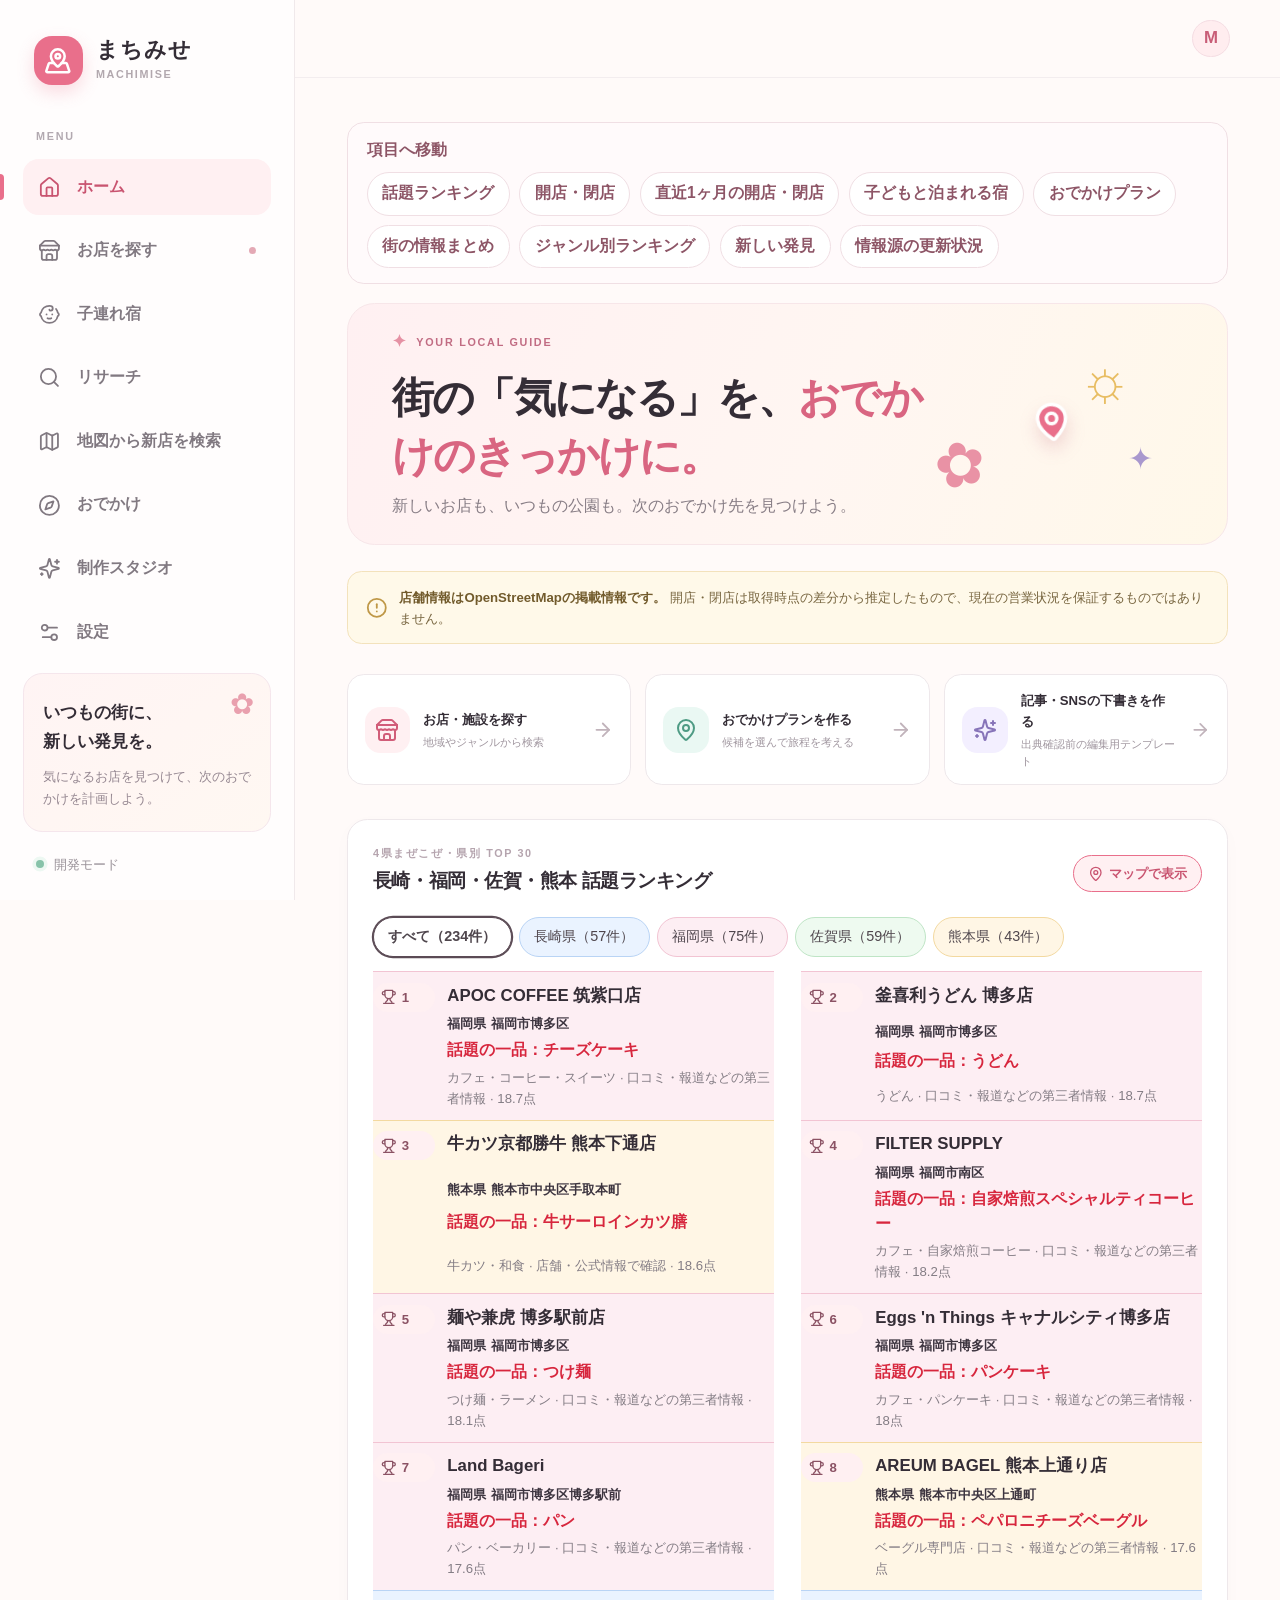
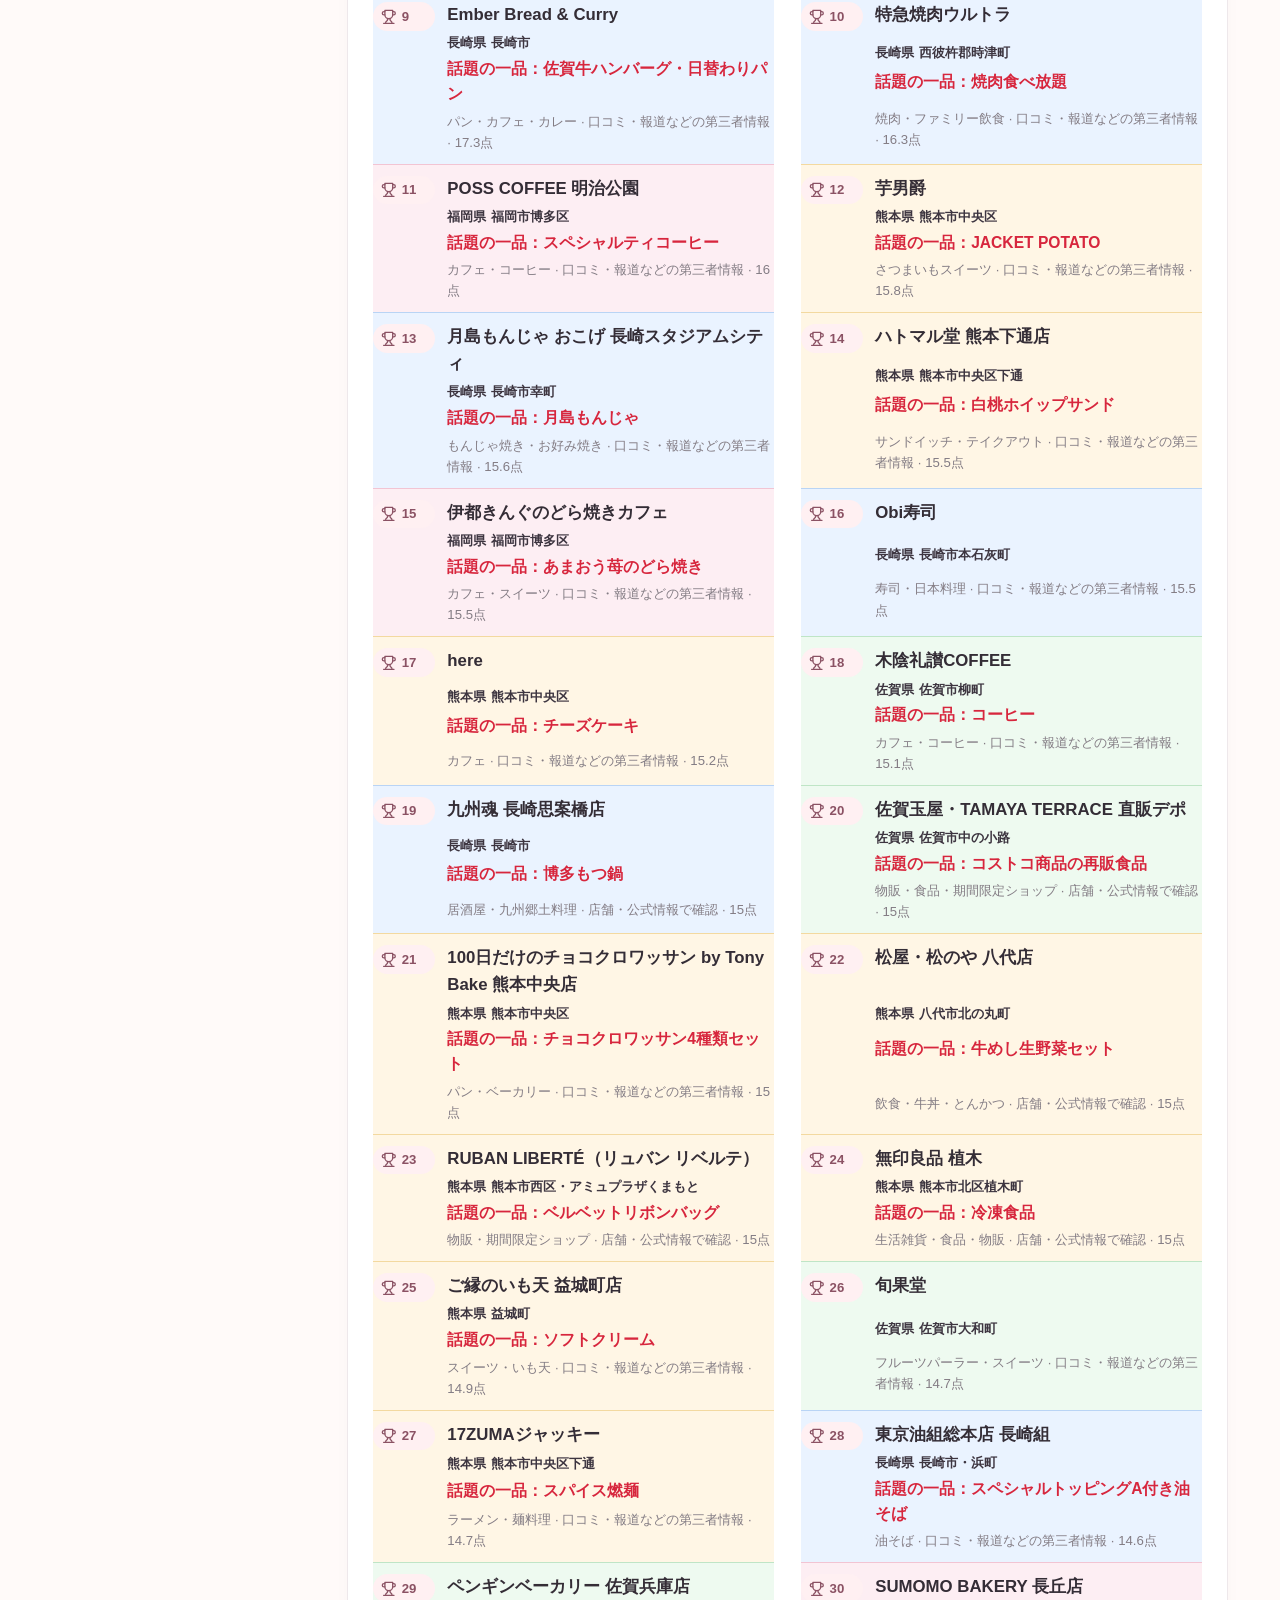
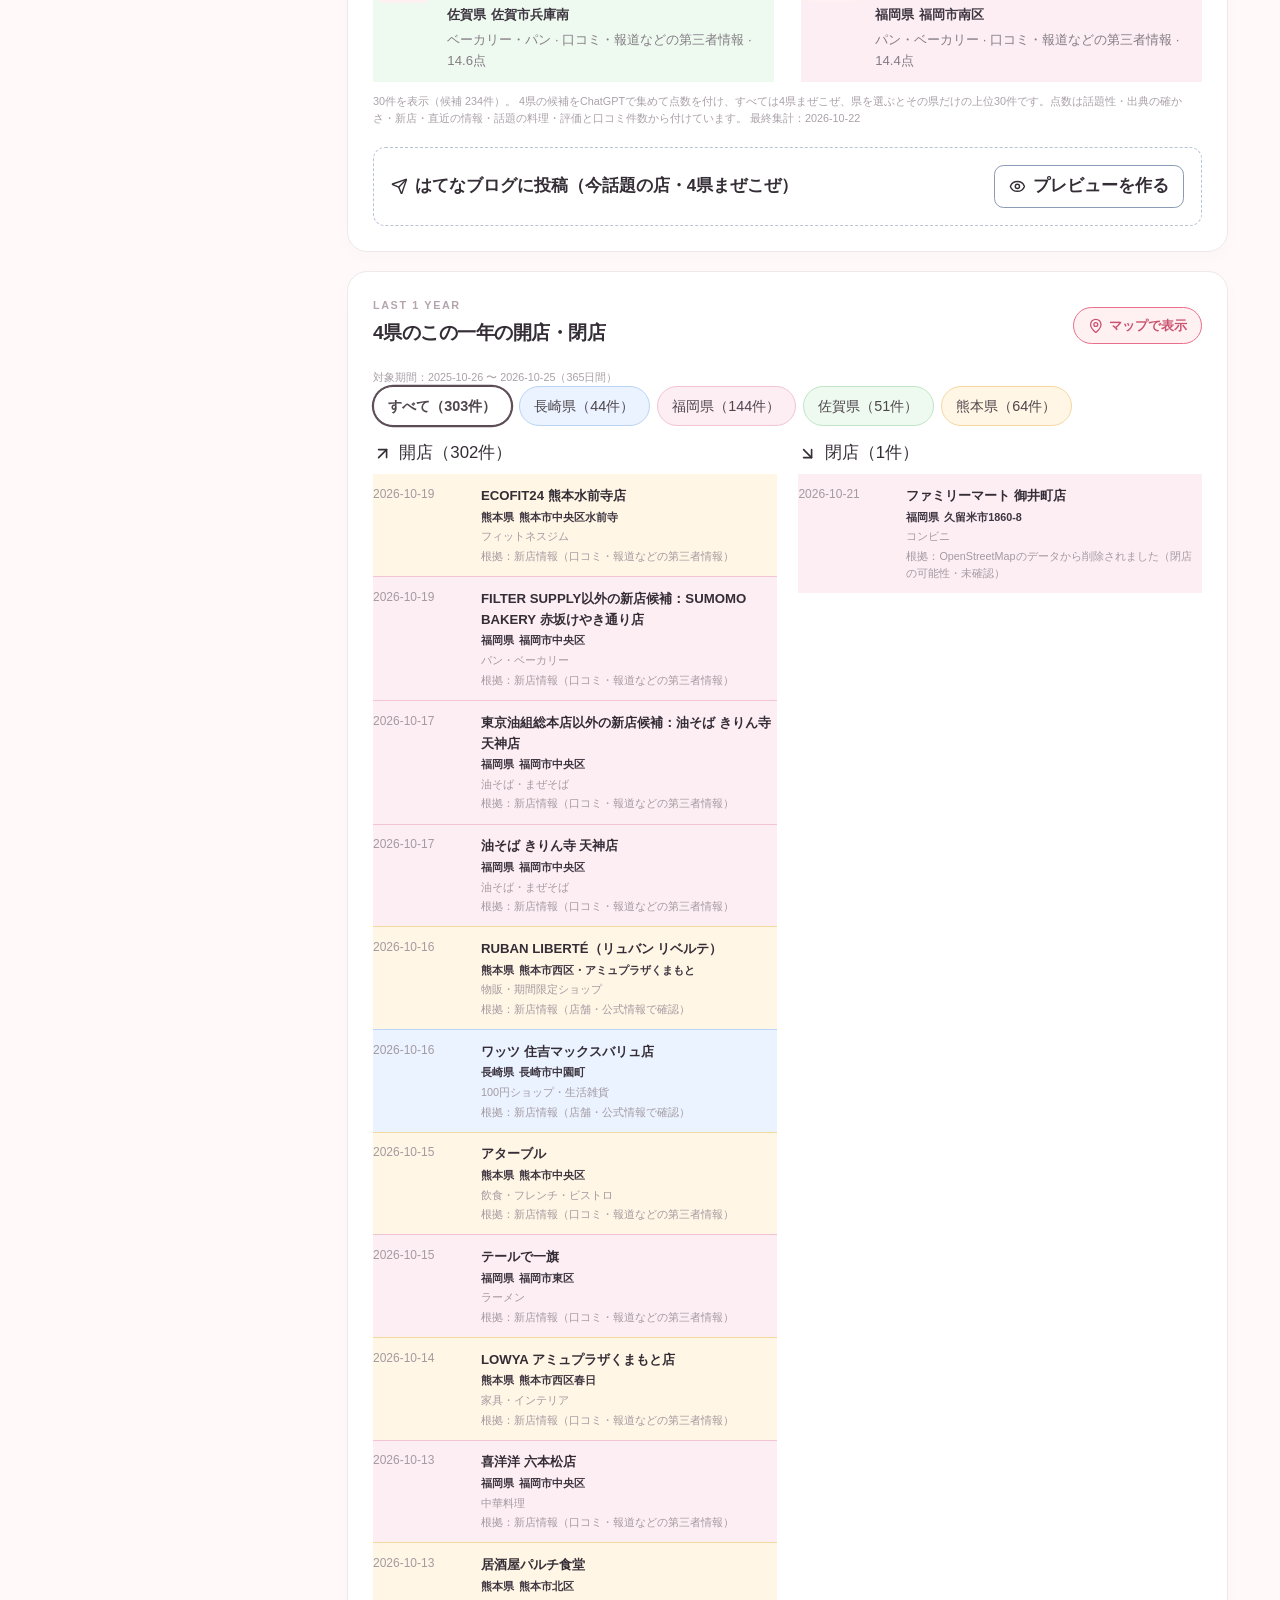
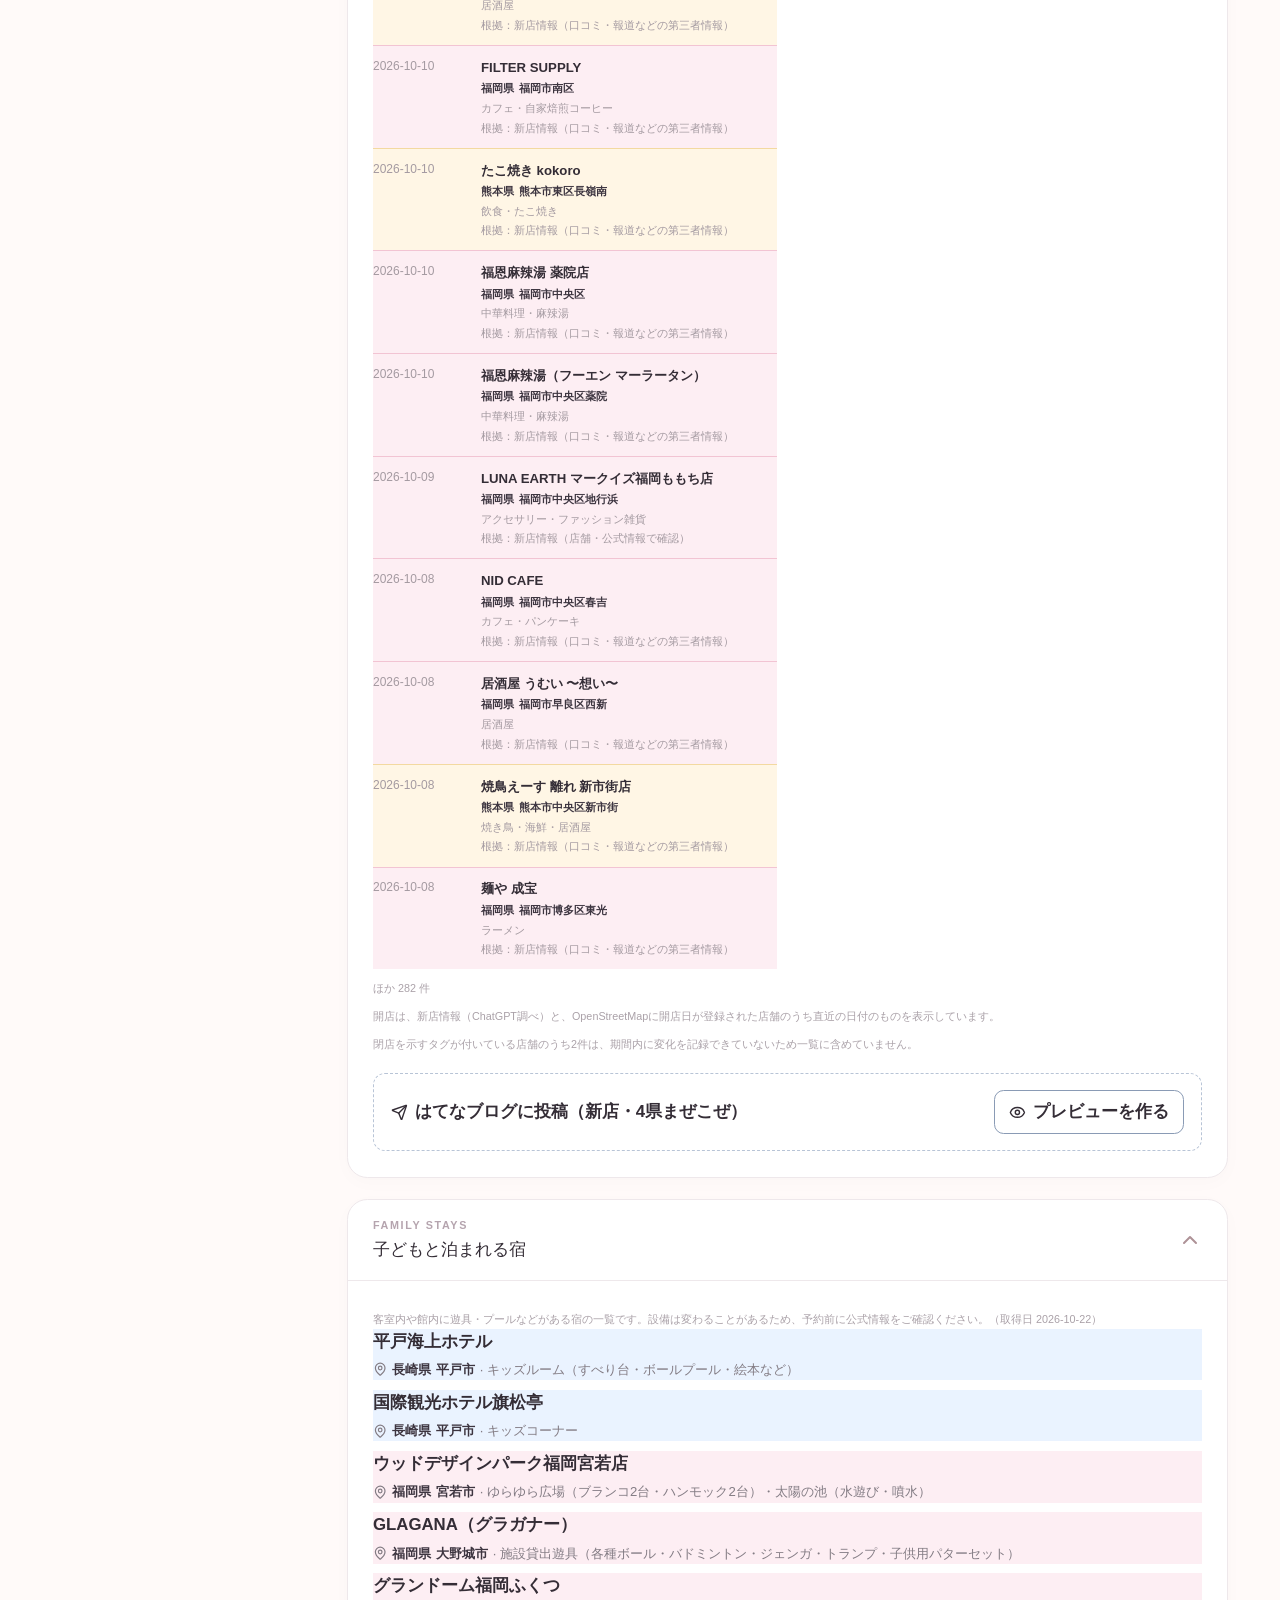
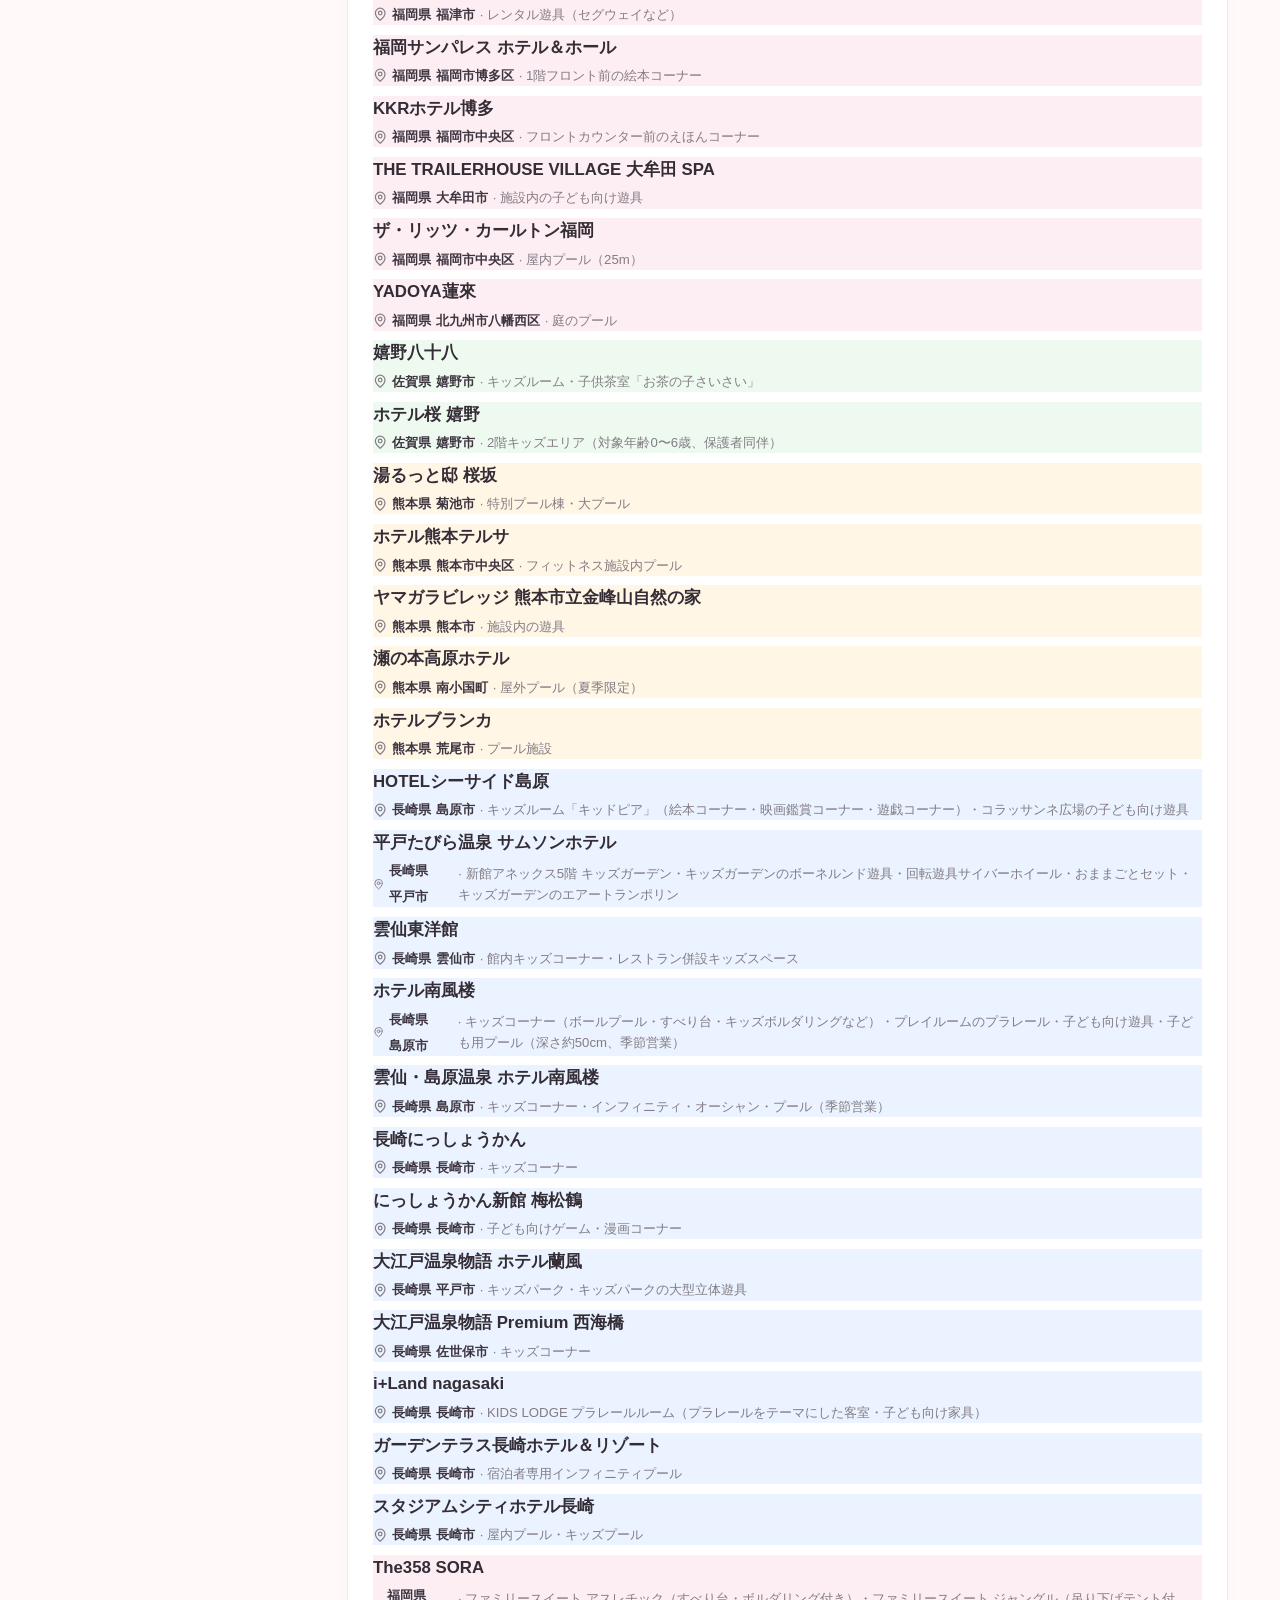
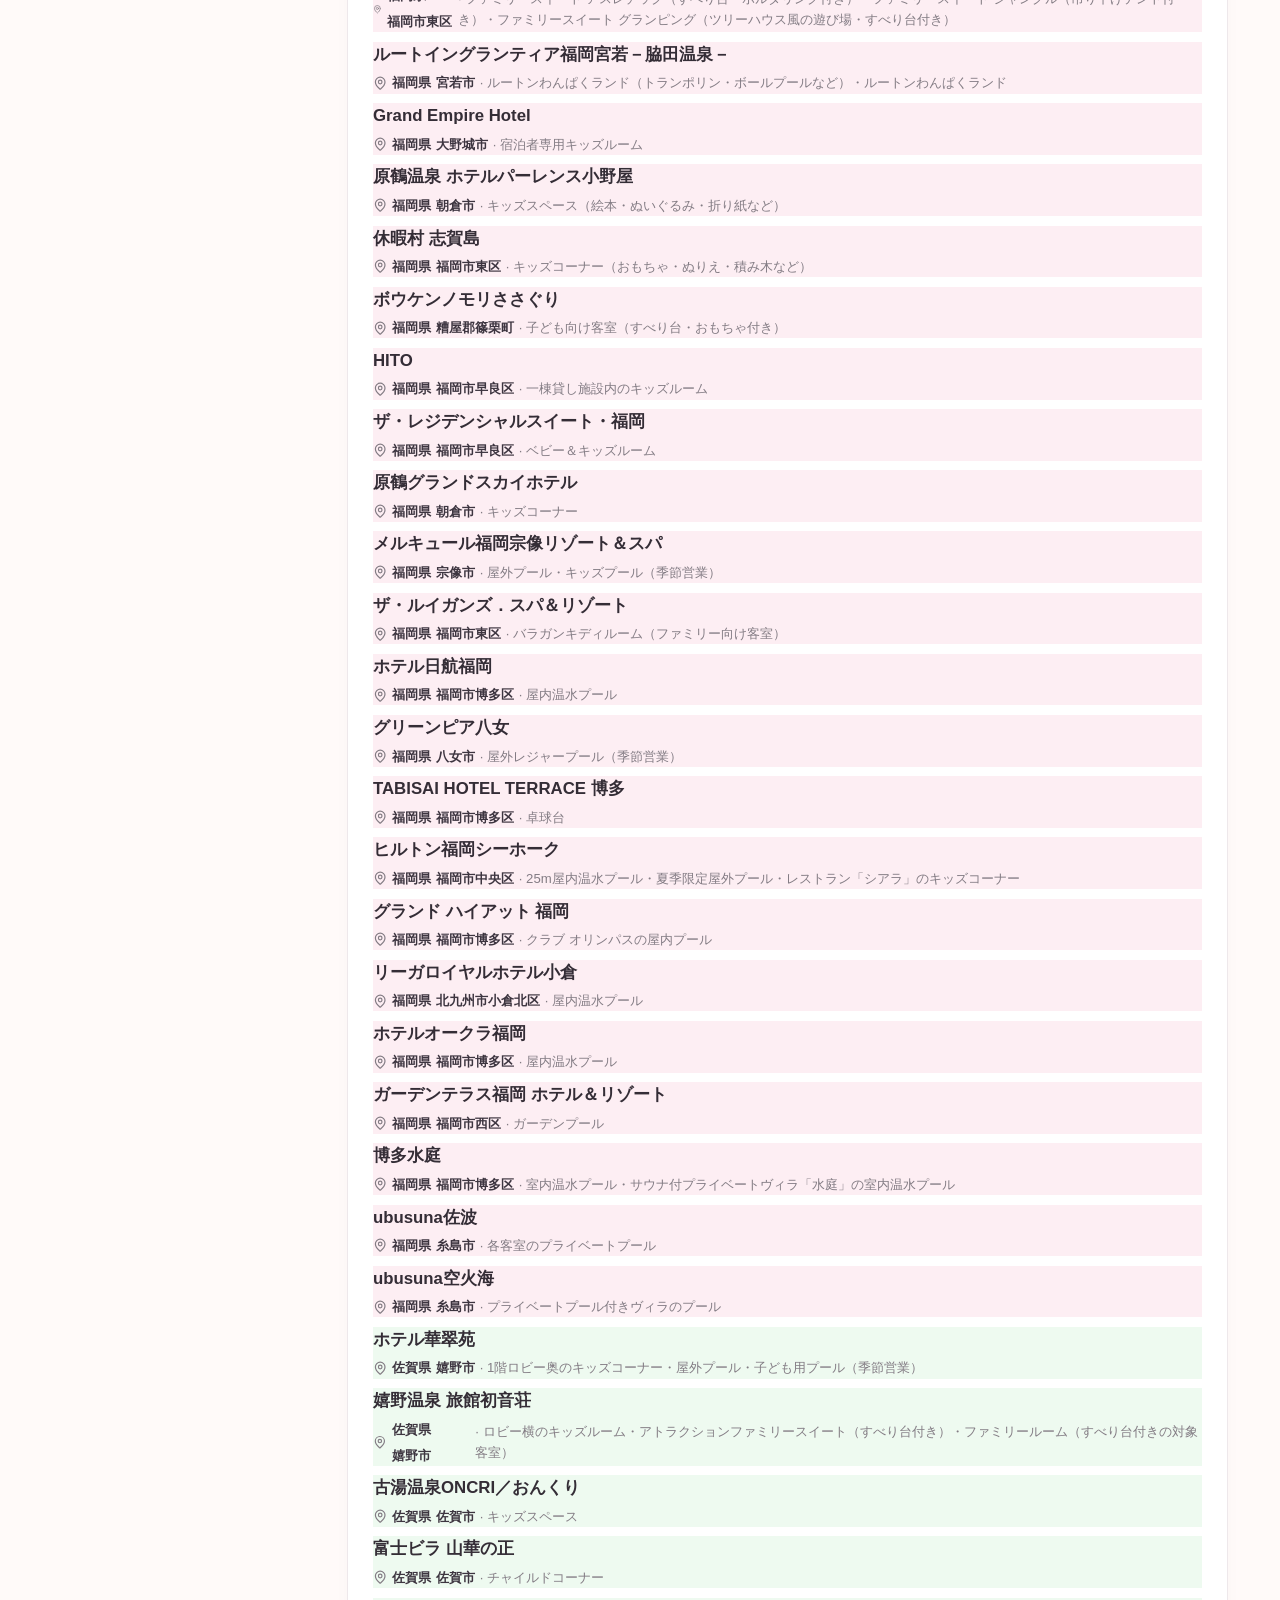
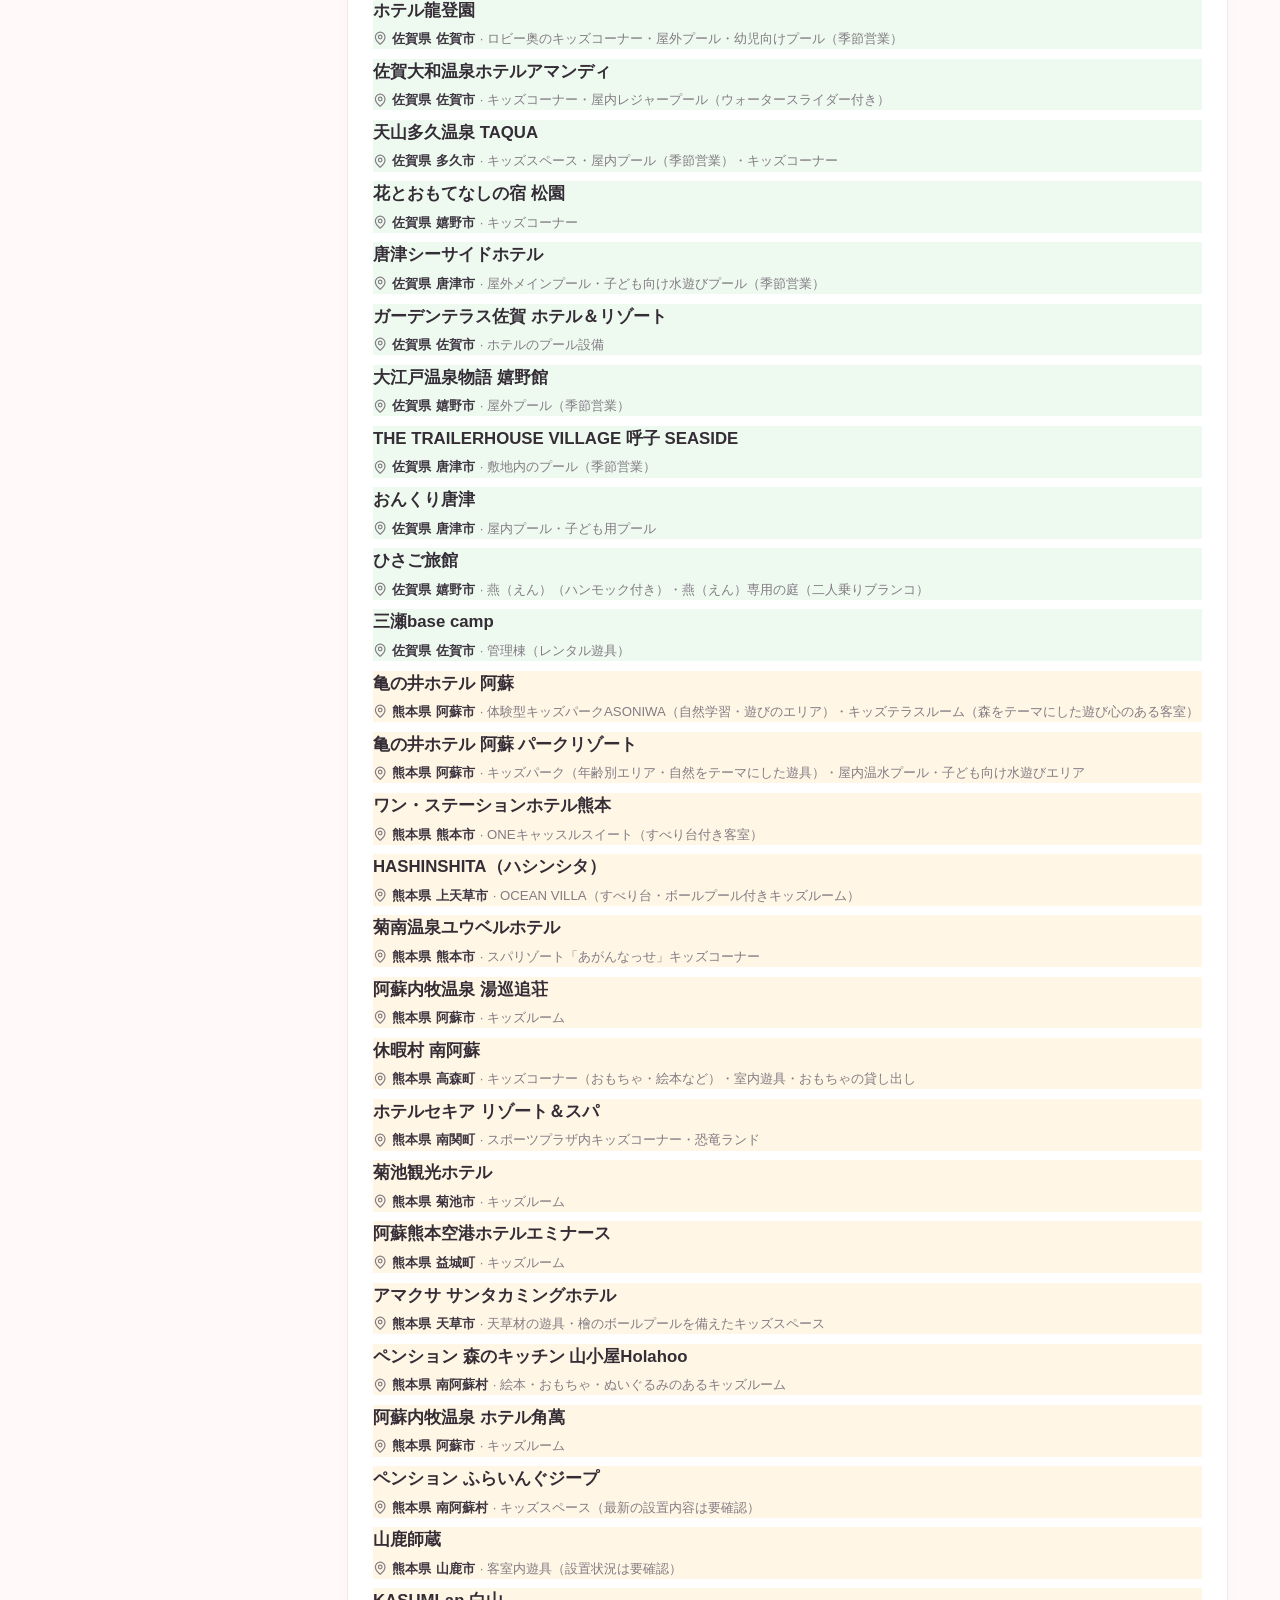
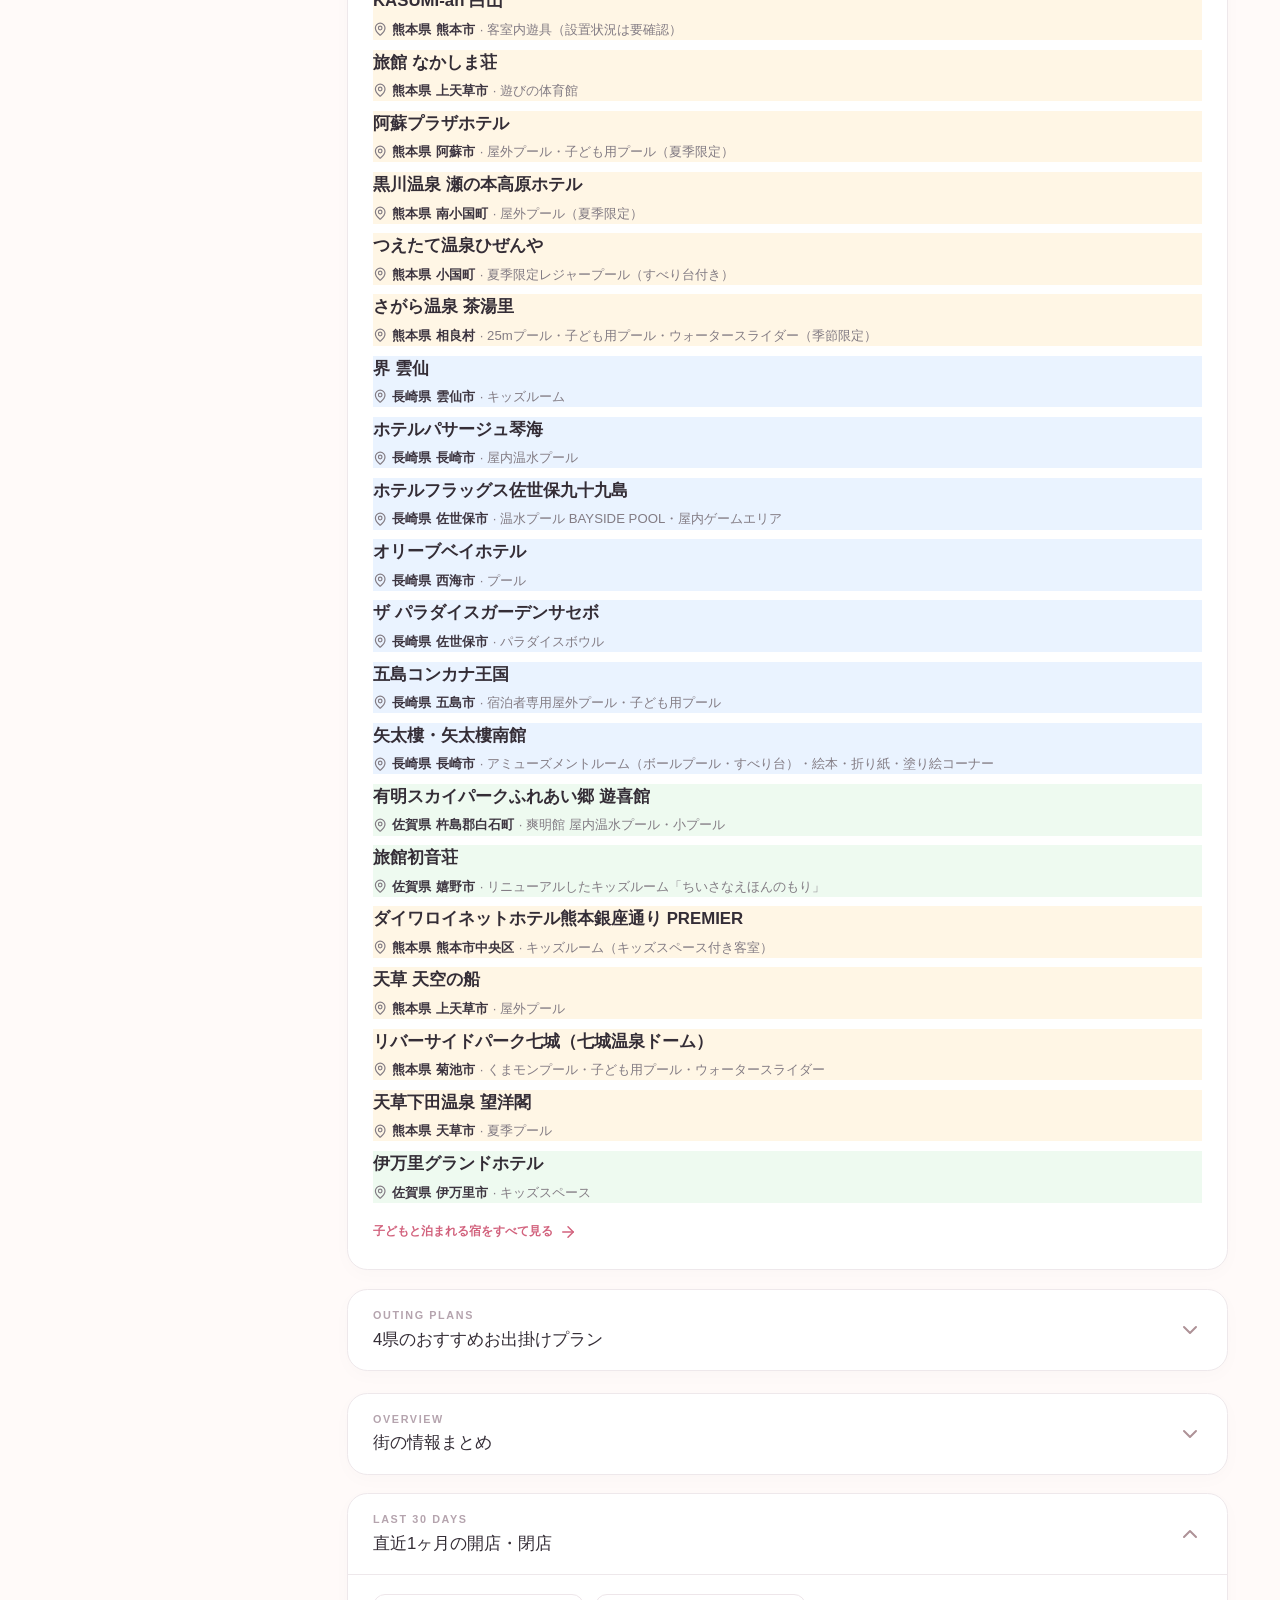
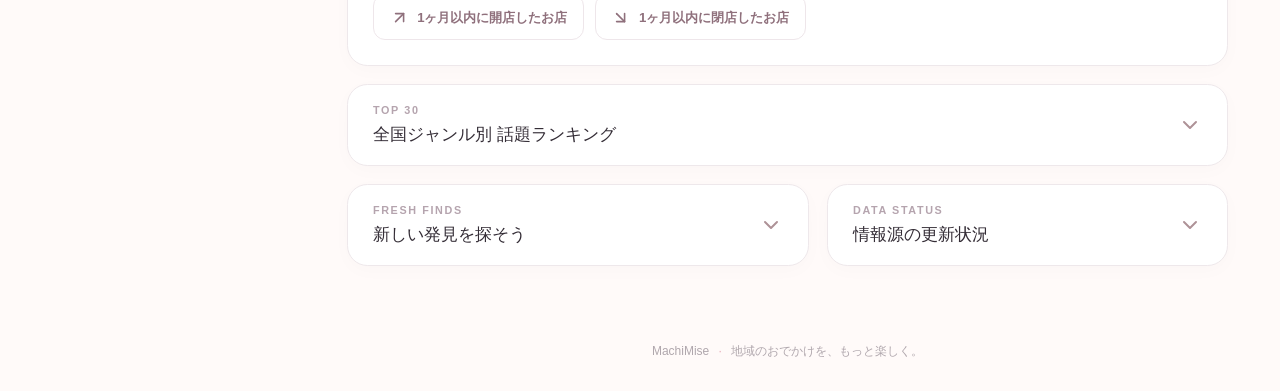
==== commit 1ef6d58d: "MachiMise TOPスナップショットを子どもと泊まれる宿の全件表示に更新 Co-authored-by: Copilot <223556219+Copilot@users.noreply.git" ====
--- a/machimise/index.html
+++ b/machimise/index.html
@@ -1 +1 @@
-<!DOCTYPE html><html lang="ja"><head><meta charSet="utf-8"/><meta name="viewport" content="width=device-width, initial-scale=1"/><link rel="stylesheet" href="_next/static/chunks/01cnqo327e1kq.css" data-precedence="next"/><meta name="theme-color" content="#fff8f7"/><title>MachiMise｜まちみせ</title><meta name="description" content="地域のお店探しとおでかけ計画を支援するアプリ"/></head><body><div hidden=""><!--$--><!--/$--></div><div class="app-frame"><aside class="sidebar"><a class="brand" aria-label="MachiMise ホーム" href="./"><span class="brand-mark"><svg xmlns="http://www.w3.org/2000/svg" width="23" height="23" viewBox="0 0 24 24" fill="none" stroke="currentColor" stroke-width="2.2" stroke-linecap="round" stroke-linejoin="round" class="lucide lucide-map-pinned"><path d="M18 8c0 3.613-3.869 7.429-5.393 8.795a1 1 0 0 1-1.214 0C9.87 15.429 6 11.613 6 8a6 6 0 0 1 12 0"></path><circle cx="12" cy="8" r="2"></circle><path d="M8.714 14h-3.71a1 1 0 0 0-.948.683l-2.004 6A1 1 0 0 0 3 22h18a1 1 0 0 0 .948-1.316l-2-6a1 1 0 0 0-.949-.684h-3.712"></path></svg></span><span><strong>まちみせ</strong><small>MachiMise</small></span></a><p class="nav-caption">MENU</p><nav class="side-nav" aria-label="メインメニュー"><a class="nav-link active" aria-current="page" href="./"><svg xmlns="http://www.w3.org/2000/svg" width="19" height="19" viewBox="0 0 24 24" fill="none" stroke="currentColor" stroke-width="1.9" stroke-linecap="round" stroke-linejoin="round" class="lucide lucide-house"><path d="M15 21v-8a1 1 0 0 0-1-1h-4a1 1 0 0 0-1 1v8"></path><path d="M3 10a2 2 0 0 1 .709-1.528l7-5.999a2 2 0 0 1 2.582 0l7 5.999A2 2 0 0 1 21 10v9a2 2 0 0 1-2 2H5a2 2 0 0 1-2-2z"></path></svg><span>ホーム</span></a><span class="static-link-off" title="オンライン版でご利用ください"><svg xmlns="http://www.w3.org/2000/svg" width="19" height="19" viewBox="0 0 24 24" fill="none" stroke="currentColor" stroke-width="1.9" stroke-linecap="round" stroke-linejoin="round" class="lucide lucide-store"><path d="m2 7 4.41-4.41A2 2 0 0 1 7.83 2h8.34a2 2 0 0 1 1.42.59L22 7"></path><path d="M4 12v8a2 2 0 0 0 2 2h12a2 2 0 0 0 2-2v-8"></path><path d="M15 22v-4a2 2 0 0 0-2-2h-2a2 2 0 0 0-2 2v4"></path><path d="M2 7h20"></path><path d="M22 7v3a2 2 0 0 1-2 2a2.7 2.7 0 0 1-1.59-.63.7.7 0 0 0-.82 0A2.7 2.7 0 0 1 16 12a2.7 2.7 0 0 1-1.59-.63.7.7 0 0 0-.82 0A2.7 2.7 0 0 1 12 12a2.7 2.7 0 0 1-1.59-.63.7.7 0 0 0-.82 0A2.7 2.7 0 0 1 8 12a2.7 2.7 0 0 1-1.59-.63.7.7 0 0 0-.82 0A2.7 2.7 0 0 1 4 12a2 2 0 0 1-2-2V7"></path></svg><span>お店を探す</span><span class="nav-dot" aria-hidden="true"></span></span><span class="static-link-off" title="オンライン版でご利用ください"><svg xmlns="http://www.w3.org/2000/svg" width="19" height="19" viewBox="0 0 24 24" fill="none" stroke="currentColor" stroke-width="1.9" stroke-linecap="round" stroke-linejoin="round" class="lucide lucide-baby"><path d="M9 12h.01"></path><path d="M15 12h.01"></path><path d="M10 16c.5.3 1.2.5 2 .5s1.5-.2 2-.5"></path><path d="M19 6.3a9 9 0 0 1 1.8 3.9 2 2 0 0 1 0 3.6 9 9 0 0 1-17.6 0 2 2 0 0 1 0-3.6A9 9 0 0 1 12 3c2 0 3.5 1.1 3.5 2.5s-.9 2.5-2 2.5c-.8 0-1.5-.4-1.5-1"></path></svg><span>子連れ宿</span></span><span class="static-link-off" title="オンライン版でご利用ください"><svg xmlns="http://www.w3.org/2000/svg" width="19" height="19" viewBox="0 0 24 24" fill="none" stroke="currentColor" stroke-width="1.9" stroke-linecap="round" stroke-linejoin="round" class="lucide lucide-search"><circle cx="11" cy="11" r="8"></circle><path d="m21 21-4.3-4.3"></path></svg><span>リサーチ</span></span><span class="static-link-off" title="オンライン版でご利用ください"><svg xmlns="http://www.w3.org/2000/svg" width="19" height="19" viewBox="0 0 24 24" fill="none" stroke="currentColor" stroke-width="1.9" stroke-linecap="round" stroke-linejoin="round" class="lucide lucide-map"><path d="M14.106 5.553a2 2 0 0 0 1.788 0l3.659-1.83A1 1 0 0 1 21 4.619v12.764a1 1 0 0 1-.553.894l-4.553 2.277a2 2 0 0 1-1.788 0l-4.212-2.106a2 2 0 0 0-1.788 0l-3.659 1.83A1 1 0 0 1 3 19.381V6.618a1 1 0 0 1 .553-.894l4.553-2.277a2 2 0 0 1 1.788 0z"></path><path d="M15 5.764v15"></path><path d="M9 3.236v15"></path></svg><span>地図から新店を検索</span></span><span class="static-link-off" title="オンライン版でご利用ください"><svg xmlns="http://www.w3.org/2000/svg" width="19" height="19" viewBox="0 0 24 24" fill="none" stroke="currentColor" stroke-width="1.9" stroke-linecap="round" stroke-linejoin="round" class="lucide lucide-compass"><path d="m16.24 7.76-1.804 5.411a2 2 0 0 1-1.265 1.265L7.76 16.24l1.804-5.411a2 2 0 0 1 1.265-1.265z"></path><circle cx="12" cy="12" r="10"></circle></svg><span>おでかけ</span></span><span class="static-link-off" title="オンライン版でご利用ください"><svg xmlns="http://www.w3.org/2000/svg" width="19" height="19" viewBox="0 0 24 24" fill="none" stroke="currentColor" stroke-width="1.9" stroke-linecap="round" stroke-linejoin="round" class="lucide lucide-sparkles"><path d="M9.937 15.5A2 2 0 0 0 8.5 14.063l-6.135-1.582a.5.5 0 0 1 0-.962L8.5 9.936A2 2 0 0 0 9.937 8.5l1.582-6.135a.5.5 0 0 1 .963 0L14.063 8.5A2 2 0 0 0 15.5 9.937l6.135 1.581a.5.5 0 0 1 0 .964L15.5 14.063a2 2 0 0 0-1.437 1.437l-1.582 6.135a.5.5 0 0 1-.963 0z"></path><path d="M20 3v4"></path><path d="M22 5h-4"></path><path d="M4 17v2"></path><path d="M5 18H3"></path></svg><span>制作スタジオ</span></span><span class="static-link-off" title="オンライン版でご利用ください"><svg xmlns="http://www.w3.org/2000/svg" width="19" height="19" viewBox="0 0 24 24" fill="none" stroke="currentColor" stroke-width="1.9" stroke-linecap="round" stroke-linejoin="round" class="lucide lucide-settings2"><path d="M20 7h-9"></path><path d="M14 17H5"></path><circle cx="17" cy="17" r="3"></circle><circle cx="7" cy="7" r="3"></circle></svg><span>設定</span></span></nav><div class="sidebar-note"><span class="note-flower" aria-hidden="true">✿</span><strong>いつもの街に、<br/>新しい発見を。</strong><p>気になるお店を見つけて、次のおでかけを計画しよう。</p></div><div class="sidebar-footer"><span class="status-dot"></span>開発モード</div></aside><div class="main-column"><header class="topbar"><div class="topbar-brand"><span class="brand-mark small"><svg xmlns="http://www.w3.org/2000/svg" width="19" height="19" viewBox="0 0 24 24" fill="none" stroke="currentColor" stroke-width="2" stroke-linecap="round" stroke-linejoin="round" class="lucide lucide-map-pinned"><path d="M18 8c0 3.613-3.869 7.429-5.393 8.795a1 1 0 0 1-1.214 0C9.87 15.429 6 11.613 6 8a6 6 0 0 1 12 0"></path><circle cx="12" cy="8" r="2"></circle><path d="M8.714 14h-3.71a1 1 0 0 0-.948.683l-2.004 6A1 1 0 0 0 3 22h18a1 1 0 0 0 .948-1.316l-2-6a1 1 0 0 0-.949-.684h-3.712"></path></svg></span><strong>まちみせ</strong></div><div class="topbar-right"><span class="avatar">M</span></div></header><main class="main-content"><div class="welcome-row"><div><div class="eyebrow"><span class="eyebrow-sparkle">✦</span> YOUR LOCAL GUIDE</div><h1>街の「気になる」を、<br class="mobile-break"/><span class="text-accent">おでかけのきっかけに。</span></h1><p class="lead">新しいお店も、いつもの公園も。次のおでかけ先を見つけよう。</p></div><div class="welcome-art" aria-hidden="true"><span class="art-sun">☼</span><span class="art-flower">✿</span><span class="art-pin"><svg xmlns="http://www.w3.org/2000/svg" width="35" height="35" viewBox="0 0 24 24" fill="currentColor" stroke="currentColor" stroke-width="2" stroke-linecap="round" stroke-linejoin="round" class="lucide lucide-map-pin"><path d="M20 10c0 4.993-5.539 10.193-7.399 11.799a1 1 0 0 1-1.202 0C9.539 20.193 4 14.993 4 10a8 8 0 0 1 16 0"></path><circle cx="12" cy="10" r="3"></circle></svg></span><span class="art-spark">✦</span></div></div><div class="demo-banner" role="note"><svg xmlns="http://www.w3.org/2000/svg" width="18" height="18" viewBox="0 0 24 24" fill="none" stroke="currentColor" stroke-width="2" stroke-linecap="round" stroke-linejoin="round" class="lucide lucide-circle-alert"><circle cx="12" cy="12" r="10"></circle><line x1="12" x2="12" y1="8" y2="12"></line><line x1="12" x2="12.01" y1="16" y2="16"></line></svg><span><strong>店舗情報はOpenStreetMapの掲載情報です。</strong> 開店・閉店は取得時点の差分から推定したもので、現在の営業状況を保証するものではありません。</span></div><div class="quick-actions"><span class="static-link-off" title="オンライン版でご利用ください"><span class="quick-icon"><svg xmlns="http://www.w3.org/2000/svg" width="20" height="20" viewBox="0 0 24 24" fill="none" stroke="currentColor" stroke-width="2" stroke-linecap="round" stroke-linejoin="round" class="lucide lucide-store"><path d="m2 7 4.41-4.41A2 2 0 0 1 7.83 2h8.34a2 2 0 0 1 1.42.59L22 7"></path><path d="M4 12v8a2 2 0 0 0 2 2h12a2 2 0 0 0 2-2v-8"></path><path d="M15 22v-4a2 2 0 0 0-2-2h-2a2 2 0 0 0-2 2v4"></path><path d="M2 7h20"></path><path d="M22 7v3a2 2 0 0 1-2 2a2.7 2.7 0 0 1-1.59-.63.7.7 0 0 0-.82 0A2.7 2.7 0 0 1 16 12a2.7 2.7 0 0 1-1.59-.63.7.7 0 0 0-.82 0A2.7 2.7 0 0 1 12 12a2.7 2.7 0 0 1-1.59-.63.7.7 0 0 0-.82 0A2.7 2.7 0 0 1 8 12a2.7 2.7 0 0 1-1.59-.63.7.7 0 0 0-.82 0A2.7 2.7 0 0 1 4 12a2 2 0 0 1-2-2V7"></path></svg></span><span><strong>お店・施設を探す</strong><small>地域やジャンルから検索</small></span><svg xmlns="http://www.w3.org/2000/svg" width="18" height="18" viewBox="0 0 24 24" fill="none" stroke="currentColor" stroke-width="2" stroke-linecap="round" stroke-linejoin="round" class="lucide lucide-arrow-right"><path d="M5 12h14"></path><path d="m12 5 7 7-7 7"></path></svg></span><span class="static-link-off" title="オンライン版でご利用ください"><span class="quick-icon mint-icon"><svg xmlns="http://www.w3.org/2000/svg" width="20" height="20" viewBox="0 0 24 24" fill="none" stroke="currentColor" stroke-width="2" stroke-linecap="round" stroke-linejoin="round" class="lucide lucide-map-pin"><path d="M20 10c0 4.993-5.539 10.193-7.399 11.799a1 1 0 0 1-1.202 0C9.539 20.193 4 14.993 4 10a8 8 0 0 1 16 0"></path><circle cx="12" cy="10" r="3"></circle></svg></span><span><strong>おでかけプランを作る</strong><small>候補を選んで旅程を考える</small></span><svg xmlns="http://www.w3.org/2000/svg" width="18" height="18" viewBox="0 0 24 24" fill="none" stroke="currentColor" stroke-width="2" stroke-linecap="round" stroke-linejoin="round" class="lucide lucide-arrow-right"><path d="M5 12h14"></path><path d="m12 5 7 7-7 7"></path></svg></span><span class="static-link-off" title="オンライン版でご利用ください"><span class="quick-icon lilac-icon"><svg xmlns="http://www.w3.org/2000/svg" width="20" height="20" viewBox="0 0 24 24" fill="none" stroke="currentColor" stroke-width="2" stroke-linecap="round" stroke-linejoin="round" class="lucide lucide-sparkles"><path d="M9.937 15.5A2 2 0 0 0 8.5 14.063l-6.135-1.582a.5.5 0 0 1 0-.962L8.5 9.936A2 2 0 0 0 9.937 8.5l1.582-6.135a.5.5 0 0 1 .963 0L14.063 8.5A2 2 0 0 0 15.5 9.937l6.135 1.581a.5.5 0 0 1 0 .964L15.5 14.063a2 2 0 0 0-1.437 1.437l-1.582 6.135a.5.5 0 0 1-.963 0z"></path><path d="M20 3v4"></path><path d="M22 5h-4"></path><path d="M4 17v2"></path><path d="M5 18H3"></path></svg></span><span><strong>記事・SNSの下書きを作る</strong><small>出典確認前の編集用テンプレート</small></span><svg xmlns="http://www.w3.org/2000/svg" width="18" height="18" viewBox="0 0 24 24" fill="none" stroke="currentColor" stroke-width="2" stroke-linecap="round" stroke-linejoin="round" class="lucide lucide-arrow-right"><path d="M5 12h14"></path><path d="m12 5 7 7-7 7"></path></svg></span></div><div class="kyushu-highlights" id="kyushu-highlights"><section class="panel" id="kyushu-ranking"><div class="section-heading compact"><div><span class="section-kicker">4県まぜこぜ・県別 TOP 30</span><h2>長崎・福岡・佐賀・熊本 話題ランキング</h2></div><span class="static-link-off" title="オンライン版でご利用ください"><svg xmlns="http://www.w3.org/2000/svg" width="13" height="13" viewBox="0 0 24 24" fill="none" stroke="currentColor" stroke-width="2" stroke-linecap="round" stroke-linejoin="round" class="lucide lucide-map-pin"><path d="M20 10c0 4.993-5.539 10.193-7.399 11.799a1 1 0 0 1-1.202 0C9.539 20.193 4 14.993 4 10a8 8 0 0 1 16 0"></path><circle cx="12" cy="10" r="3"></circle></svg> マップで表示</span></div><div class="prefecture-filter" role="group" aria-label="都道府県で絞り込み"><button type="button" class="prefecture-filter-button prefecture-tone-all is-active">すべて<!-- -->（234件）</button><button type="button" class="prefecture-filter-button prefecture-tone prefecture-tone-nagasaki">長崎県<!-- -->（57件）</button><button type="button" class="prefecture-filter-button prefecture-tone prefecture-tone-fukuoka">福岡県<!-- -->（75件）</button><button type="button" class="prefecture-filter-button prefecture-tone prefecture-tone-saga">佐賀県<!-- -->（59件）</button><button type="button" class="prefecture-filter-button prefecture-tone prefecture-tone-kumamoto">熊本県<!-- -->（43件）</button></div><ol class="kyushu-ranking"><li class="kyushu-ranking-item prefecture-tone prefecture-tone-fukuoka"><span class="kyushu-ranking-rank"><svg xmlns="http://www.w3.org/2000/svg" width="13" height="13" viewBox="0 0 24 24" fill="none" stroke="currentColor" stroke-width="2" stroke-linecap="round" stroke-linejoin="round" class="lucide lucide-trophy"><path d="M6 9H4.5a2.5 2.5 0 0 1 0-5H6"></path><path d="M18 9h1.5a2.5 2.5 0 0 0 0-5H18"></path><path d="M4 22h16"></path><path d="M10 14.66V17c0 .55-.47.98-.97 1.21C7.85 18.75 7 20.24 7 22"></path><path d="M14 14.66V17c0 .55.47.98.97 1.21C16.15 18.75 17 20.24 17 22"></path><path d="M18 2H6v7a6 6 0 0 0 12 0V2Z"></path></svg>1</span><span class="kyushu-ranking-body"><strong><a href="https://miel.tnc.co.jp/special/newopen/" target="_blank" rel="noreferrer">APOC COFFEE 筑紫口店</a></strong><small><span class="area-label"><b class="area-pref">福岡県</b><b class="area-city">福岡市博多区</b></span></small><span class="hot-food">話題の一品：<!-- -->チーズケーキ</span><small>カフェ・コーヒー・スイーツ · 口コミ・報道などの第三者情報 · 18.7点</small></span></li><li class="kyushu-ranking-item prefecture-tone prefecture-tone-fukuoka"><span class="kyushu-ranking-rank"><svg xmlns="http://www.w3.org/2000/svg" width="13" height="13" viewBox="0 0 24 24" fill="none" stroke="currentColor" stroke-width="2" stroke-linecap="round" stroke-linejoin="round" class="lucide lucide-trophy"><path d="M6 9H4.5a2.5 2.5 0 0 1 0-5H6"></path><path d="M18 9h1.5a2.5 2.5 0 0 0 0-5H18"></path><path d="M4 22h16"></path><path d="M10 14.66V17c0 .55-.47.98-.97 1.21C7.85 18.75 7 20.24 7 22"></path><path d="M14 14.66V17c0 .55.47.98.97 1.21C16.15 18.75 17 20.24 17 22"></path><path d="M18 2H6v7a6 6 0 0 0 12 0V2Z"></path></svg>2</span><span class="kyushu-ranking-body"><strong><a href="https://tabelog.com/fukuoka/A4001/A400101/rstLst/cond16-00-00/" target="_blank" rel="noreferrer">釜喜利うどん 博多店</a></strong><small><span class="area-label"><b class="area-pref">福岡県</b><b class="area-city">福岡市博多区</b></span></small><span class="hot-food">話題の一品：<!-- -->うどん</span><small>うどん · 口コミ・報道などの第三者情報 · 18.7点</small></span></li><li class="kyushu-ranking-item prefecture-tone prefecture-tone-kumamoto"><span class="kyushu-ranking-rank"><svg xmlns="http://www.w3.org/2000/svg" width="13" height="13" viewBox="0 0 24 24" fill="none" stroke="currentColor" stroke-width="2" stroke-linecap="round" stroke-linejoin="round" class="lucide lucide-trophy"><path d="M6 9H4.5a2.5 2.5 0 0 1 0-5H6"></path><path d="M18 9h1.5a2.5 2.5 0 0 0 0-5H18"></path><path d="M4 22h16"></path><path d="M10 14.66V17c0 .55-.47.98-.97 1.21C7.85 18.75 7 20.24 7 22"></path><path d="M14 14.66V17c0 .55.47.98.97 1.21C16.15 18.75 17 20.24 17 22"></path><path d="M18 2H6v7a6 6 0 0 0 12 0V2Z"></path></svg>3</span><span class="kyushu-ranking-body"><strong><a href="https://prtimes.jp/main/html/rd/p/000000361.000014852.html" target="_blank" rel="noreferrer">牛カツ京都勝牛 熊本下通店</a></strong><small><span class="area-label"><b class="area-pref">熊本県</b><b class="area-city">熊本市中央区手取本町</b></span></small><span class="hot-food">話題の一品：<!-- -->牛サーロインカツ膳</span><small>牛カツ・和食 · 店舗・公式情報で確認 · 18.6点</small></span></li><li class="kyushu-ranking-item prefecture-tone prefecture-tone-fukuoka"><span class="kyushu-ranking-rank"><svg xmlns="http://www.w3.org/2000/svg" width="13" height="13" viewBox="0 0 24 24" fill="none" stroke="currentColor" stroke-width="2" stroke-linecap="round" stroke-linejoin="round" class="lucide lucide-trophy"><path d="M6 9H4.5a2.5 2.5 0 0 1 0-5H6"></path><path d="M18 9h1.5a2.5 2.5 0 0 0 0-5H18"></path><path d="M4 22h16"></path><path d="M10 14.66V17c0 .55-.47.98-.97 1.21C7.85 18.75 7 20.24 7 22"></path><path d="M14 14.66V17c0 .55.47.98.97 1.21C16.15 18.75 17 20.24 17 22"></path><path d="M18 2H6v7a6 6 0 0 0 12 0V2Z"></path></svg>4</span><span class="kyushu-ranking-body"><strong><a href="https://tabelog.com/fukuoka/C40130/rstLst/cond16-00-00/SC1001/" target="_blank" rel="noreferrer">FILTER SUPPLY</a></strong><small><span class="area-label"><b class="area-pref">福岡県</b><b class="area-city">福岡市南区</b></span></small><span class="hot-food">話題の一品：<!-- -->自家焙煎スペシャルティコーヒー</span><small>カフェ・自家焙煎コーヒー · 口コミ・報道などの第三者情報 · 18.2点</small></span></li><li class="kyushu-ranking-item prefecture-tone prefecture-tone-fukuoka"><span class="kyushu-ranking-rank"><svg xmlns="http://www.w3.org/2000/svg" width="13" height="13" viewBox="0 0 24 24" fill="none" stroke="currentColor" stroke-width="2" stroke-linecap="round" stroke-linejoin="round" class="lucide lucide-trophy"><path d="M6 9H4.5a2.5 2.5 0 0 1 0-5H6"></path><path d="M18 9h1.5a2.5 2.5 0 0 0 0-5H18"></path><path d="M4 22h16"></path><path d="M10 14.66V17c0 .55-.47.98-.97 1.21C7.85 18.75 7 20.24 7 22"></path><path d="M14 14.66V17c0 .55.47.98.97 1.21C16.15 18.75 17 20.24 17 22"></path><path d="M18 2H6v7a6 6 0 0 0 12 0V2Z"></path></svg>5</span><span class="kyushu-ranking-body"><strong><a href="https://tabelog.com/fukuoka/A4001/A400101/rstLst/cond16-00-00/" target="_blank" rel="noreferrer">麺や兼虎 博多駅前店</a></strong><small><span class="area-label"><b class="area-pref">福岡県</b><b class="area-city">福岡市博多区</b></span></small><span class="hot-food">話題の一品：<!-- -->つけ麺</span><small>つけ麺・ラーメン · 口コミ・報道などの第三者情報 · 18.1点</small></span></li><li class="kyushu-ranking-item prefecture-tone prefecture-tone-fukuoka"><span class="kyushu-ranking-rank"><svg xmlns="http://www.w3.org/2000/svg" width="13" height="13" viewBox="0 0 24 24" fill="none" stroke="currentColor" stroke-width="2" stroke-linecap="round" stroke-linejoin="round" class="lucide lucide-trophy"><path d="M6 9H4.5a2.5 2.5 0 0 1 0-5H6"></path><path d="M18 9h1.5a2.5 2.5 0 0 0 0-5H18"></path><path d="M4 22h16"></path><path d="M10 14.66V17c0 .55-.47.98-.97 1.21C7.85 18.75 7 20.24 7 22"></path><path d="M14 14.66V17c0 .55.47.98.97 1.21C16.15 18.75 17 20.24 17 22"></path><path d="M18 2H6v7a6 6 0 0 0 12 0V2Z"></path></svg>6</span><span class="kyushu-ranking-body"><strong><a href="https://tenjinsite.jp/newshop/" target="_blank" rel="noreferrer">Eggs &#x27;n Things キャナルシティ博多店</a></strong><small><span class="area-label"><b class="area-pref">福岡県</b><b class="area-city">福岡市博多区</b></span></small><span class="hot-food">話題の一品：<!-- -->パンケーキ</span><small>カフェ・パンケーキ · 口コミ・報道などの第三者情報 · 18点</small></span></li><li class="kyushu-ranking-item prefecture-tone prefecture-tone-fukuoka"><span class="kyushu-ranking-rank"><svg xmlns="http://www.w3.org/2000/svg" width="13" height="13" viewBox="0 0 24 24" fill="none" stroke="currentColor" stroke-width="2" stroke-linecap="round" stroke-linejoin="round" class="lucide lucide-trophy"><path d="M6 9H4.5a2.5 2.5 0 0 1 0-5H6"></path><path d="M18 9h1.5a2.5 2.5 0 0 0 0-5H18"></path><path d="M4 22h16"></path><path d="M10 14.66V17c0 .55-.47.98-.97 1.21C7.85 18.75 7 20.24 7 22"></path><path d="M14 14.66V17c0 .55.47.98.97 1.21C16.15 18.75 17 20.24 17 22"></path><path d="M18 2H6v7a6 6 0 0 0 12 0V2Z"></path></svg>7</span><span class="kyushu-ranking-body"><strong><a href="https://tabelog.com/fukuoka/A4001/A400101/rstLst/cond16-00-00/" target="_blank" rel="noreferrer">Land Bageri</a></strong><small><span class="area-label"><b class="area-pref">福岡県</b><b class="area-city">福岡市博多区博多駅前</b></span></small><span class="hot-food">話題の一品：<!-- -->パン</span><small>パン・ベーカリー · 口コミ・報道などの第三者情報 · 17.6点</small></span></li><li class="kyushu-ranking-item prefecture-tone prefecture-tone-kumamoto"><span class="kyushu-ranking-rank"><svg xmlns="http://www.w3.org/2000/svg" width="13" height="13" viewBox="0 0 24 24" fill="none" stroke="currentColor" stroke-width="2" stroke-linecap="round" stroke-linejoin="round" class="lucide lucide-trophy"><path d="M6 9H4.5a2.5 2.5 0 0 1 0-5H6"></path><path d="M18 9h1.5a2.5 2.5 0 0 0 0-5H18"></path><path d="M4 22h16"></path><path d="M10 14.66V17c0 .55-.47.98-.97 1.21C7.85 18.75 7 20.24 7 22"></path><path d="M14 14.66V17c0 .55.47.98.97 1.21C16.15 18.75 17 20.24 17 22"></path><path d="M18 2H6v7a6 6 0 0 0 12 0V2Z"></path></svg>8</span><span class="kyushu-ranking-body"><strong><a href="https://kumaripo.com/report/15341/" target="_blank" rel="noreferrer">AREUM BAGEL 熊本上通り店</a></strong><small><span class="area-label"><b class="area-pref">熊本県</b><b class="area-city">熊本市中央区上通町</b></span></small><span class="hot-food">話題の一品：<!-- -->ペパロニチーズベーグル</span><small>ベーグル専門店 · 口コミ・報道などの第三者情報 · 17.6点</small></span></li><li class="kyushu-ranking-item prefecture-tone prefecture-tone-nagasaki"><span class="kyushu-ranking-rank"><svg xmlns="http://www.w3.org/2000/svg" width="13" height="13" viewBox="0 0 24 24" fill="none" stroke="currentColor" stroke-width="2" stroke-linecap="round" stroke-linejoin="round" class="lucide lucide-trophy"><path d="M6 9H4.5a2.5 2.5 0 0 1 0-5H6"></path><path d="M18 9h1.5a2.5 2.5 0 0 0 0-5H18"></path><path d="M4 22h16"></path><path d="M10 14.66V17c0 .55-.47.98-.97 1.21C7.85 18.75 7 20.24 7 22"></path><path d="M14 14.66V17c0 .55.47.98.97 1.21C16.15 18.75 17 20.24 17 22"></path><path d="M18 2H6v7a6 6 0 0 0 12 0V2Z"></path></svg>9</span><span class="kyushu-ranking-body"><strong><a href="https://www.ncctv.co.jp/imakore/article/16557896" target="_blank" rel="noreferrer">Ember Bread &amp; Curry</a></strong><small><span class="area-label"><b class="area-pref">長崎県</b><b class="area-city">長崎市</b></span></small><span class="hot-food">話題の一品：<!-- -->佐賀牛ハンバーグ・日替わりパン</span><small>パン・カフェ・カレー · 口コミ・報道などの第三者情報 · 17.3点</small></span></li><li class="kyushu-ranking-item prefecture-tone prefecture-tone-nagasaki"><span class="kyushu-ranking-rank"><svg xmlns="http://www.w3.org/2000/svg" width="13" height="13" viewBox="0 0 24 24" fill="none" stroke="currentColor" stroke-width="2" stroke-linecap="round" stroke-linejoin="round" class="lucide lucide-trophy"><path d="M6 9H4.5a2.5 2.5 0 0 1 0-5H6"></path><path d="M18 9h1.5a2.5 2.5 0 0 0 0-5H18"></path><path d="M4 22h16"></path><path d="M10 14.66V17c0 .55-.47.98-.97 1.21C7.85 18.75 7 20.24 7 22"></path><path d="M14 14.66V17c0 .55.47.98.97 1.21C16.15 18.75 17 20.24 17 22"></path><path d="M18 2H6v7a6 6 0 0 0 12 0V2Z"></path></svg>10</span><span class="kyushu-ranking-body"><strong><a href="https://tabelog.com/nagasaki/A4201/A420101/rstLst/cond16-00-00/" target="_blank" rel="noreferrer">特急焼肉ウルトラ</a></strong><small><span class="area-label"><b class="area-pref">長崎県</b><b class="area-city">西彼杵郡時津町</b></span></small><span class="hot-food">話題の一品：<!-- -->焼肉食べ放題</span><small>焼肉・ファミリー飲食 · 口コミ・報道などの第三者情報 · 16.3点</small></span></li><li class="kyushu-ranking-item prefecture-tone prefecture-tone-fukuoka"><span class="kyushu-ranking-rank"><svg xmlns="http://www.w3.org/2000/svg" width="13" height="13" viewBox="0 0 24 24" fill="none" stroke="currentColor" stroke-width="2" stroke-linecap="round" stroke-linejoin="round" class="lucide lucide-trophy"><path d="M6 9H4.5a2.5 2.5 0 0 1 0-5H6"></path><path d="M18 9h1.5a2.5 2.5 0 0 0 0-5H18"></path><path d="M4 22h16"></path><path d="M10 14.66V17c0 .55-.47.98-.97 1.21C7.85 18.75 7 20.24 7 22"></path><path d="M14 14.66V17c0 .55.47.98.97 1.21C16.15 18.75 17 20.24 17 22"></path><path d="M18 2H6v7a6 6 0 0 0 12 0V2Z"></path></svg>11</span><span class="kyushu-ranking-body"><strong><a href="https://tabelog.com/fukuoka/A4001/A400101/rstLst/cond16-00-00/" target="_blank" rel="noreferrer">POSS COFFEE 明治公園</a></strong><small><span class="area-label"><b class="area-pref">福岡県</b><b class="area-city">福岡市博多区</b></span></small><span class="hot-food">話題の一品：<!-- -->スペシャルティコーヒー</span><small>カフェ・コーヒー · 口コミ・報道などの第三者情報 · 16点</small></span></li><li class="kyushu-ranking-item prefecture-tone prefecture-tone-kumamoto"><span class="kyushu-ranking-rank"><svg xmlns="http://www.w3.org/2000/svg" width="13" height="13" viewBox="0 0 24 24" fill="none" stroke="currentColor" stroke-width="2" stroke-linecap="round" stroke-linejoin="round" class="lucide lucide-trophy"><path d="M6 9H4.5a2.5 2.5 0 0 1 0-5H6"></path><path d="M18 9h1.5a2.5 2.5 0 0 0 0-5H18"></path><path d="M4 22h16"></path><path d="M10 14.66V17c0 .55-.47.98-.97 1.21C7.85 18.75 7 20.24 7 22"></path><path d="M14 14.66V17c0 .55.47.98.97 1.21C16.15 18.75 17 20.24 17 22"></path><path d="M18 2H6v7a6 6 0 0 0 12 0V2Z"></path></svg>12</span><span class="kyushu-ranking-body"><strong><a href="https://tabelog.com/kumamoto/rstLst/cond16-00-00/SC/" target="_blank" rel="noreferrer">芋男爵</a></strong><small><span class="area-label"><b class="area-pref">熊本県</b><b class="area-city">熊本市中央区</b></span></small><span class="hot-food">話題の一品：<!-- -->JACKET POTATO</span><small>さつまいもスイーツ · 口コミ・報道などの第三者情報 · 15.8点</small></span></li><li class="kyushu-ranking-item prefecture-tone prefecture-tone-nagasaki"><span class="kyushu-ranking-rank"><svg xmlns="http://www.w3.org/2000/svg" width="13" height="13" viewBox="0 0 24 24" fill="none" stroke="currentColor" stroke-width="2" stroke-linecap="round" stroke-linejoin="round" class="lucide lucide-trophy"><path d="M6 9H4.5a2.5 2.5 0 0 1 0-5H6"></path><path d="M18 9h1.5a2.5 2.5 0 0 0 0-5H18"></path><path d="M4 22h16"></path><path d="M10 14.66V17c0 .55-.47.98-.97 1.21C7.85 18.75 7 20.24 7 22"></path><path d="M14 14.66V17c0 .55.47.98.97 1.21C16.15 18.75 17 20.24 17 22"></path><path d="M18 2H6v7a6 6 0 0 0 12 0V2Z"></path></svg>13</span><span class="kyushu-ranking-body"><strong><a href="https://tabelog.com/nagasaki/C42201/rstLst/cond16-00-00/" target="_blank" rel="noreferrer">月島もんじゃ おこげ 長崎スタジアムシティ</a></strong><small><span class="area-label"><b class="area-pref">長崎県</b><b class="area-city">長崎市幸町</b></span></small><span class="hot-food">話題の一品：<!-- -->月島もんじゃ</span><small>もんじゃ焼き・お好み焼き · 口コミ・報道などの第三者情報 · 15.6点</small></span></li><li class="kyushu-ranking-item prefecture-tone prefecture-tone-kumamoto"><span class="kyushu-ranking-rank"><svg xmlns="http://www.w3.org/2000/svg" width="13" height="13" viewBox="0 0 24 24" fill="none" stroke="currentColor" stroke-width="2" stroke-linecap="round" stroke-linejoin="round" class="lucide lucide-trophy"><path d="M6 9H4.5a2.5 2.5 0 0 1 0-5H6"></path><path d="M18 9h1.5a2.5 2.5 0 0 0 0-5H18"></path><path d="M4 22h16"></path><path d="M10 14.66V17c0 .55-.47.98-.97 1.21C7.85 18.75 7 20.24 7 22"></path><path d="M14 14.66V17c0 .55.47.98.97 1.21C16.15 18.75 17 20.24 17 22"></path><path d="M18 2H6v7a6 6 0 0 0 12 0V2Z"></path></svg>14</span><span class="kyushu-ranking-body"><strong><a href="https://tabelog.com/kumamoto/rstLst/cond16-00-00/SC/" target="_blank" rel="noreferrer">ハトマル堂 熊本下通店</a></strong><small><span class="area-label"><b class="area-pref">熊本県</b><b class="area-city">熊本市中央区下通</b></span></small><span class="hot-food">話題の一品：<!-- -->白桃ホイップサンド</span><small>サンドイッチ・テイクアウト · 口コミ・報道などの第三者情報 · 15.5点</small></span></li><li class="kyushu-ranking-item prefecture-tone prefecture-tone-fukuoka"><span class="kyushu-ranking-rank"><svg xmlns="http://www.w3.org/2000/svg" width="13" height="13" viewBox="0 0 24 24" fill="none" stroke="currentColor" stroke-width="2" stroke-linecap="round" stroke-linejoin="round" class="lucide lucide-trophy"><path d="M6 9H4.5a2.5 2.5 0 0 1 0-5H6"></path><path d="M18 9h1.5a2.5 2.5 0 0 0 0-5H18"></path><path d="M4 22h16"></path><path d="M10 14.66V17c0 .55-.47.98-.97 1.21C7.85 18.75 7 20.24 7 22"></path><path d="M14 14.66V17c0 .55.47.98.97 1.21C16.15 18.75 17 20.24 17 22"></path><path d="M18 2H6v7a6 6 0 0 0 12 0V2Z"></path></svg>15</span><span class="kyushu-ranking-body"><strong><a href="https://tabelog.com/fukuoka/rstLst/cond16-00-00/sweets/" target="_blank" rel="noreferrer">伊都きんぐのどら焼きカフェ</a></strong><small><span class="area-label"><b class="area-pref">福岡県</b><b class="area-city">福岡市博多区</b></span></small><span class="hot-food">話題の一品：<!-- -->あまおう苺のどら焼き</span><small>カフェ・スイーツ · 口コミ・報道などの第三者情報 · 15.5点</small></span></li><li class="kyushu-ranking-item prefecture-tone prefecture-tone-nagasaki"><span class="kyushu-ranking-rank"><svg xmlns="http://www.w3.org/2000/svg" width="13" height="13" viewBox="0 0 24 24" fill="none" stroke="currentColor" stroke-width="2" stroke-linecap="round" stroke-linejoin="round" class="lucide lucide-trophy"><path d="M6 9H4.5a2.5 2.5 0 0 1 0-5H6"></path><path d="M18 9h1.5a2.5 2.5 0 0 0 0-5H18"></path><path d="M4 22h16"></path><path d="M10 14.66V17c0 .55-.47.98-.97 1.21C7.85 18.75 7 20.24 7 22"></path><path d="M14 14.66V17c0 .55.47.98.97 1.21C16.15 18.75 17 20.24 17 22"></path><path d="M18 2H6v7a6 6 0 0 0 12 0V2Z"></path></svg>16</span><span class="kyushu-ranking-body"><strong><a href="https://tabelog.com/nagasaki/C42201/rstLst/cond16-00-00/" target="_blank" rel="noreferrer">Obi寿司</a></strong><small><span class="area-label"><b class="area-pref">長崎県</b><b class="area-city">長崎市本石灰町</b></span></small><small>寿司・日本料理 · 口コミ・報道などの第三者情報 · 15.5点</small></span></li><li class="kyushu-ranking-item prefecture-tone prefecture-tone-kumamoto"><span class="kyushu-ranking-rank"><svg xmlns="http://www.w3.org/2000/svg" width="13" height="13" viewBox="0 0 24 24" fill="none" stroke="currentColor" stroke-width="2" stroke-linecap="round" stroke-linejoin="round" class="lucide lucide-trophy"><path d="M6 9H4.5a2.5 2.5 0 0 1 0-5H6"></path><path d="M18 9h1.5a2.5 2.5 0 0 0 0-5H18"></path><path d="M4 22h16"></path><path d="M10 14.66V17c0 .55-.47.98-.97 1.21C7.85 18.75 7 20.24 7 22"></path><path d="M14 14.66V17c0 .55.47.98.97 1.21C16.15 18.75 17 20.24 17 22"></path><path d="M18 2H6v7a6 6 0 0 0 12 0V2Z"></path></svg>17</span><span class="kyushu-ranking-body"><strong><a href="https://tabelog.com/kumamoto/rstLst/cond16-00-00/SC/" target="_blank" rel="noreferrer">here</a></strong><small><span class="area-label"><b class="area-pref">熊本県</b><b class="area-city">熊本市中央区</b></span></small><span class="hot-food">話題の一品：<!-- -->チーズケーキ</span><small>カフェ · 口コミ・報道などの第三者情報 · 15.2点</small></span></li><li class="kyushu-ranking-item prefecture-tone prefecture-tone-saga"><span class="kyushu-ranking-rank"><svg xmlns="http://www.w3.org/2000/svg" width="13" height="13" viewBox="0 0 24 24" fill="none" stroke="currentColor" stroke-width="2" stroke-linecap="round" stroke-linejoin="round" class="lucide lucide-trophy"><path d="M6 9H4.5a2.5 2.5 0 0 1 0-5H6"></path><path d="M18 9h1.5a2.5 2.5 0 0 0 0-5H18"></path><path d="M4 22h16"></path><path d="M10 14.66V17c0 .55-.47.98-.97 1.21C7.85 18.75 7 20.24 7 22"></path><path d="M14 14.66V17c0 .55.47.98.97 1.21C16.15 18.75 17 20.24 17 22"></path><path d="M18 2H6v7a6 6 0 0 0 12 0V2Z"></path></svg>18</span><span class="kyushu-ranking-body"><strong><a href="https://meshinavi.jp/saga/" target="_blank" rel="noreferrer">木陰礼讃COFFEE</a></strong><small><span class="area-label"><b class="area-pref">佐賀県</b><b class="area-city">佐賀市柳町</b></span></small><span class="hot-food">話題の一品：<!-- -->コーヒー</span><small>カフェ・コーヒー · 口コミ・報道などの第三者情報 · 15.1点</small></span></li><li class="kyushu-ranking-item prefecture-tone prefecture-tone-nagasaki"><span class="kyushu-ranking-rank"><svg xmlns="http://www.w3.org/2000/svg" width="13" height="13" viewBox="0 0 24 24" fill="none" stroke="currentColor" stroke-width="2" stroke-linecap="round" stroke-linejoin="round" class="lucide lucide-trophy"><path d="M6 9H4.5a2.5 2.5 0 0 1 0-5H6"></path><path d="M18 9h1.5a2.5 2.5 0 0 0 0-5H18"></path><path d="M4 22h16"></path><path d="M10 14.66V17c0 .55-.47.98-.97 1.21C7.85 18.75 7 20.24 7 22"></path><path d="M14 14.66V17c0 .55.47.98.97 1.21C16.15 18.75 17 20.24 17 22"></path><path d="M18 2H6v7a6 6 0 0 0 12 0V2Z"></path></svg>19</span><span class="kyushu-ranking-body"><strong><a href="https://prtimes.jp/main/html/rd/p/000000125.000019589.html" target="_blank" rel="noreferrer">九州魂 長崎思案橋店</a></strong><small><span class="area-label"><b class="area-pref">長崎県</b><b class="area-city">長崎市</b></span></small><span class="hot-food">話題の一品：<!-- -->博多もつ鍋</span><small>居酒屋・九州郷土料理 · 店舗・公式情報で確認 · 15点</small></span></li><li class="kyushu-ranking-item prefecture-tone prefecture-tone-saga"><span class="kyushu-ranking-rank"><svg xmlns="http://www.w3.org/2000/svg" width="13" height="13" viewBox="0 0 24 24" fill="none" stroke="currentColor" stroke-width="2" stroke-linecap="round" stroke-linejoin="round" class="lucide lucide-trophy"><path d="M6 9H4.5a2.5 2.5 0 0 1 0-5H6"></path><path d="M18 9h1.5a2.5 2.5 0 0 0 0-5H18"></path><path d="M4 22h16"></path><path d="M10 14.66V17c0 .55-.47.98-.97 1.21C7.85 18.75 7 20.24 7 22"></path><path d="M14 14.66V17c0 .55.47.98.97 1.21C16.15 18.75 17 20.24 17 22"></path><path d="M18 2H6v7a6 6 0 0 0 12 0V2Z"></path></svg>20</span><span class="kyushu-ranking-body"><strong><a href="https://saga.keizai.biz/release/624781/" target="_blank" rel="noreferrer">佐賀玉屋・TAMAYA TERRACE 直販デポ</a></strong><small><span class="area-label"><b class="area-pref">佐賀県</b><b class="area-city">佐賀市中の小路</b></span></small><span class="hot-food">話題の一品：<!-- -->コストコ商品の再販食品</span><small>物販・食品・期間限定ショップ · 店舗・公式情報で確認 · 15点</small></span></li><li class="kyushu-ranking-item prefecture-tone prefecture-tone-kumamoto"><span class="kyushu-ranking-rank"><svg xmlns="http://www.w3.org/2000/svg" width="13" height="13" viewBox="0 0 24 24" fill="none" stroke="currentColor" stroke-width="2" stroke-linecap="round" stroke-linejoin="round" class="lucide lucide-trophy"><path d="M6 9H4.5a2.5 2.5 0 0 1 0-5H6"></path><path d="M18 9h1.5a2.5 2.5 0 0 0 0-5H18"></path><path d="M4 22h16"></path><path d="M10 14.66V17c0 .55-.47.98-.97 1.21C7.85 18.75 7 20.24 7 22"></path><path d="M14 14.66V17c0 .55.47.98.97 1.21C16.15 18.75 17 20.24 17 22"></path><path d="M18 2H6v7a6 6 0 0 0 12 0V2Z"></path></svg>21</span><span class="kyushu-ranking-body"><strong><a href="https://tabelog.com/kumamoto/rstLst/cond16-00-00/SC/" target="_blank" rel="noreferrer">100日だけのチョコクロワッサン by Tony Bake 熊本中央店</a></strong><small><span class="area-label"><b class="area-pref">熊本県</b><b class="area-city">熊本市中央区</b></span></small><span class="hot-food">話題の一品：<!-- -->チョコクロワッサン4種類セット</span><small>パン・ベーカリー · 口コミ・報道などの第三者情報 · 15点</small></span></li><li class="kyushu-ranking-item prefecture-tone prefecture-tone-kumamoto"><span class="kyushu-ranking-rank"><svg xmlns="http://www.w3.org/2000/svg" width="13" height="13" viewBox="0 0 24 24" fill="none" stroke="currentColor" stroke-width="2" stroke-linecap="round" stroke-linejoin="round" class="lucide lucide-trophy"><path d="M6 9H4.5a2.5 2.5 0 0 1 0-5H6"></path><path d="M18 9h1.5a2.5 2.5 0 0 0 0-5H18"></path><path d="M4 22h16"></path><path d="M10 14.66V17c0 .55-.47.98-.97 1.21C7.85 18.75 7 20.24 7 22"></path><path d="M14 14.66V17c0 .55.47.98.97 1.21C16.15 18.75 17 20.24 17 22"></path><path d="M18 2H6v7a6 6 0 0 0 12 0V2Z"></path></svg>22</span><span class="kyushu-ranking-body"><strong><a href="https://www.matsuyafoods-holdings.co.jp/2026/10/14/14425/" target="_blank" rel="noreferrer">松屋・松のや 八代店</a></strong><small><span class="area-label"><b class="area-pref">熊本県</b><b class="area-city">八代市北の丸町</b></span></small><span class="hot-food">話題の一品：<!-- -->牛めし生野菜セット</span><small>飲食・牛丼・とんかつ · 店舗・公式情報で確認 · 15点</small></span></li><li class="kyushu-ranking-item prefecture-tone prefecture-tone-kumamoto"><span class="kyushu-ranking-rank"><svg xmlns="http://www.w3.org/2000/svg" width="13" height="13" viewBox="0 0 24 24" fill="none" stroke="currentColor" stroke-width="2" stroke-linecap="round" stroke-linejoin="round" class="lucide lucide-trophy"><path d="M6 9H4.5a2.5 2.5 0 0 1 0-5H6"></path><path d="M18 9h1.5a2.5 2.5 0 0 0 0-5H18"></path><path d="M4 22h16"></path><path d="M10 14.66V17c0 .55-.47.98-.97 1.21C7.85 18.75 7 20.24 7 22"></path><path d="M14 14.66V17c0 .55.47.98.97 1.21C16.15 18.75 17 20.24 17 22"></path><path d="M18 2H6v7a6 6 0 0 0 12 0V2Z"></path></svg>23</span><span class="kyushu-ranking-body"><strong><a href="https://www.jrkumamotocity.com/newsevent/detail/?cd=000621" target="_blank" rel="noreferrer">RUBAN LIBERTÉ（リュバン リベルテ）</a></strong><small><span class="area-label"><b class="area-pref">熊本県</b><b class="area-city">熊本市西区・アミュプラザくまもと</b></span></small><span class="hot-food">話題の一品：<!-- -->ベルベットリボンバッグ</span><small>物販・期間限定ショップ · 店舗・公式情報で確認 · 15点</small></span></li><li class="kyushu-ranking-item prefecture-tone prefecture-tone-kumamoto"><span class="kyushu-ranking-rank"><svg xmlns="http://www.w3.org/2000/svg" width="13" height="13" viewBox="0 0 24 24" fill="none" stroke="currentColor" stroke-width="2" stroke-linecap="round" stroke-linejoin="round" class="lucide lucide-trophy"><path d="M6 9H4.5a2.5 2.5 0 0 1 0-5H6"></path><path d="M18 9h1.5a2.5 2.5 0 0 0 0-5H18"></path><path d="M4 22h16"></path><path d="M10 14.66V17c0 .55-.47.98-.97 1.21C7.85 18.75 7 20.24 7 22"></path><path d="M14 14.66V17c0 .55.47.98.97 1.21C16.15 18.75 17 20.24 17 22"></path><path d="M18 2H6v7a6 6 0 0 0 12 0V2Z"></path></svg>24</span><span class="kyushu-ranking-body"><strong><a href="https://www.muji.com/jp/ja/shop/detail/046502" target="_blank" rel="noreferrer">無印良品 植木</a></strong><small><span class="area-label"><b class="area-pref">熊本県</b><b class="area-city">熊本市北区植木町</b></span></small><span class="hot-food">話題の一品：<!-- -->冷凍食品</span><small>生活雑貨・食品・物販 · 店舗・公式情報で確認 · 15点</small></span></li><li class="kyushu-ranking-item prefecture-tone prefecture-tone-kumamoto"><span class="kyushu-ranking-rank"><svg xmlns="http://www.w3.org/2000/svg" width="13" height="13" viewBox="0 0 24 24" fill="none" stroke="currentColor" stroke-width="2" stroke-linecap="round" stroke-linejoin="round" class="lucide lucide-trophy"><path d="M6 9H4.5a2.5 2.5 0 0 1 0-5H6"></path><path d="M18 9h1.5a2.5 2.5 0 0 0 0-5H18"></path><path d="M4 22h16"></path><path d="M10 14.66V17c0 .55-.47.98-.97 1.21C7.85 18.75 7 20.24 7 22"></path><path d="M14 14.66V17c0 .55.47.98.97 1.21C16.15 18.75 17 20.24 17 22"></path><path d="M18 2H6v7a6 6 0 0 0 12 0V2Z"></path></svg>25</span><span class="kyushu-ranking-body"><strong><a href="https://tabelog.com/kumamoto/rstLst/cond16-00-00/SC/" target="_blank" rel="noreferrer">ご縁のいも天 益城町店</a></strong><small><span class="area-label"><b class="area-pref">熊本県</b><b class="area-city">益城町</b></span></small><span class="hot-food">話題の一品：<!-- -->ソフトクリーム</span><small>スイーツ・いも天 · 口コミ・報道などの第三者情報 · 14.9点</small></span></li><li class="kyushu-ranking-item prefecture-tone prefecture-tone-saga"><span class="kyushu-ranking-rank"><svg xmlns="http://www.w3.org/2000/svg" width="13" height="13" viewBox="0 0 24 24" fill="none" stroke="currentColor" stroke-width="2" stroke-linecap="round" stroke-linejoin="round" class="lucide lucide-trophy"><path d="M6 9H4.5a2.5 2.5 0 0 1 0-5H6"></path><path d="M18 9h1.5a2.5 2.5 0 0 0 0-5H18"></path><path d="M4 22h16"></path><path d="M10 14.66V17c0 .55-.47.98-.97 1.21C7.85 18.75 7 20.24 7 22"></path><path d="M14 14.66V17c0 .55.47.98.97 1.21C16.15 18.75 17 20.24 17 22"></path><path d="M18 2H6v7a6 6 0 0 0 12 0V2Z"></path></svg>26</span><span class="kyushu-ranking-body"><strong><a href="https://tabelog.com/saga/rstLst/cond16-00-00/cafe/" target="_blank" rel="noreferrer">旬果堂</a></strong><small><span class="area-label"><b class="area-pref">佐賀県</b><b class="area-city">佐賀市大和町</b></span></small><small>フルーツパーラー・スイーツ · 口コミ・報道などの第三者情報 · 14.7点</small></span></li><li class="kyushu-ranking-item prefecture-tone prefecture-tone-kumamoto"><span class="kyushu-ranking-rank"><svg xmlns="http://www.w3.org/2000/svg" width="13" height="13" viewBox="0 0 24 24" fill="none" stroke="currentColor" stroke-width="2" stroke-linecap="round" stroke-linejoin="round" class="lucide lucide-trophy"><path d="M6 9H4.5a2.5 2.5 0 0 1 0-5H6"></path><path d="M18 9h1.5a2.5 2.5 0 0 0 0-5H18"></path><path d="M4 22h16"></path><path d="M10 14.66V17c0 .55-.47.98-.97 1.21C7.85 18.75 7 20.24 7 22"></path><path d="M14 14.66V17c0 .55.47.98.97 1.21C16.15 18.75 17 20.24 17 22"></path><path d="M18 2H6v7a6 6 0 0 0 12 0V2Z"></path></svg>27</span><span class="kyushu-ranking-body"><strong><a href="https://kumaripo.com/report/15339/" target="_blank" rel="noreferrer">17ZUMAジャッキー</a></strong><small><span class="area-label"><b class="area-pref">熊本県</b><b class="area-city">熊本市中央区下通</b></span></small><span class="hot-food">話題の一品：<!-- -->スパイス燃麺</span><small>ラーメン・麺料理 · 口コミ・報道などの第三者情報 · 14.7点</small></span></li><li class="kyushu-ranking-item prefecture-tone prefecture-tone-nagasaki"><span class="kyushu-ranking-rank"><svg xmlns="http://www.w3.org/2000/svg" width="13" height="13" viewBox="0 0 24 24" fill="none" stroke="currentColor" stroke-width="2" stroke-linecap="round" stroke-linejoin="round" class="lucide lucide-trophy"><path d="M6 9H4.5a2.5 2.5 0 0 1 0-5H6"></path><path d="M18 9h1.5a2.5 2.5 0 0 0 0-5H18"></path><path d="M4 22h16"></path><path d="M10 14.66V17c0 .55-.47.98-.97 1.21C7.85 18.75 7 20.24 7 22"></path><path d="M14 14.66V17c0 .55.47.98.97 1.21C16.15 18.75 17 20.24 17 22"></path><path d="M18 2H6v7a6 6 0 0 0 12 0V2Z"></path></svg>28</span><span class="kyushu-ranking-body"><strong><a href="https://tabelog.com/nagasaki/rstLst/cond16-00-00/" target="_blank" rel="noreferrer">東京油組総本店 長崎組</a></strong><small><span class="area-label"><b class="area-pref">長崎県</b><b class="area-city">長崎市・浜町</b></span></small><span class="hot-food">話題の一品：<!-- -->スペシャルトッピングA付き油そば</span><small>油そば · 口コミ・報道などの第三者情報 · 14.6点</small></span></li><li class="kyushu-ranking-item prefecture-tone prefecture-tone-saga"><span class="kyushu-ranking-rank"><svg xmlns="http://www.w3.org/2000/svg" width="13" height="13" viewBox="0 0 24 24" fill="none" stroke="currentColor" stroke-width="2" stroke-linecap="round" stroke-linejoin="round" class="lucide lucide-trophy"><path d="M6 9H4.5a2.5 2.5 0 0 1 0-5H6"></path><path d="M18 9h1.5a2.5 2.5 0 0 0 0-5H18"></path><path d="M4 22h16"></path><path d="M10 14.66V17c0 .55-.47.98-.97 1.21C7.85 18.75 7 20.24 7 22"></path><path d="M14 14.66V17c0 .55.47.98.97 1.21C16.15 18.75 17 20.24 17 22"></path><path d="M18 2H6v7a6 6 0 0 0 12 0V2Z"></path></svg>29</span><span class="kyushu-ranking-body"><strong><a href="https://tabelog.com/saga/C41201/rstLst/cond16-00-00/cafe/" target="_blank" rel="noreferrer">ペンギンベーカリー 佐賀兵庫店</a></strong><small><span class="area-label"><b class="area-pref">佐賀県</b><b class="area-city">佐賀市兵庫南</b></span></small><small>ベーカリー・パン · 口コミ・報道などの第三者情報 · 14.6点</small></span></li><li class="kyushu-ranking-item prefecture-tone prefecture-tone-fukuoka"><span class="kyushu-ranking-rank"><svg xmlns="http://www.w3.org/2000/svg" width="13" height="13" viewBox="0 0 24 24" fill="none" stroke="currentColor" stroke-width="2" stroke-linecap="round" stroke-linejoin="round" class="lucide lucide-trophy"><path d="M6 9H4.5a2.5 2.5 0 0 1 0-5H6"></path><path d="M18 9h1.5a2.5 2.5 0 0 0 0-5H18"></path><path d="M4 22h16"></path><path d="M10 14.66V17c0 .55-.47.98-.97 1.21C7.85 18.75 7 20.24 7 22"></path><path d="M14 14.66V17c0 .55.47.98.97 1.21C16.15 18.75 17 20.24 17 22"></path><path d="M18 2H6v7a6 6 0 0 0 12 0V2Z"></path></svg>30</span><span class="kyushu-ranking-body"><strong><a href="https://tabelog.com/fukuoka/A4001/rstLst/cond16-00-00/" target="_blank" rel="noreferrer">SUMOMO BAKERY 長丘店</a></strong><small><span class="area-label"><b class="area-pref">福岡県</b><b class="area-city">福岡市南区</b></span></small><small>パン・ベーカリー · 口コミ・報道などの第三者情報 · 14.4点</small></span></li></ol><p class="fine-print">30<!-- -->件を表示（候補 <!-- -->234<!-- -->件）。<!-- --> 4県の候補をChatGPTで集めて点数を付け、すべては4県まぜこぜ、県を選ぶとその県だけの上位30件です。点数は話題性・出典の確かさ・新店・直近の情報・話題の料理・評価と口コミ件数から付けています。<!-- --> 最終集計：<!-- -->2026-10-22</p><div class="blog-post-panel"><div class="blog-post-head"><span><svg xmlns="http://www.w3.org/2000/svg" width="14" height="14" viewBox="0 0 24 24" fill="none" stroke="currentColor" stroke-width="2" stroke-linecap="round" stroke-linejoin="round" class="lucide lucide-send"><path d="M14.536 21.686a.5.5 0 0 0 .937-.024l6.5-19a.496.496 0 0 0-.635-.635l-19 6.5a.5.5 0 0 0-.024.937l7.93 3.18a2 2 0 0 1 1.112 1.11z"></path><path d="m21.854 2.147-10.94 10.939"></path></svg> はてなブログに投稿（<!-- -->今話題の店<!-- -->・<!-- -->4県まぜこぜ<!-- -->）</span><button type="button" class="blog-post-button"><svg xmlns="http://www.w3.org/2000/svg" width="14" height="14" viewBox="0 0 24 24" fill="none" stroke="currentColor" stroke-width="2" stroke-linecap="round" stroke-linejoin="round" class="lucide lucide-eye"><path d="M2.062 12.348a1 1 0 0 1 0-.696 10.75 10.75 0 0 1 19.876 0 1 1 0 0 1 0 .696 10.75 10.75 0 0 1-19.876 0"></path><circle cx="12" cy="12" r="3"></circle></svg> <!-- -->プレビューを作る</button></div></div></section><section class="panel" id="kyushu-changes"><div class="section-heading compact"><div><span class="section-kicker">LAST 1 YEAR</span><h2>4県のこの一年の開店・閉店</h2></div><span class="static-link-off" title="オンライン版でご利用ください"><svg xmlns="http://www.w3.org/2000/svg" width="13" height="13" viewBox="0 0 24 24" fill="none" stroke="currentColor" stroke-width="2" stroke-linecap="round" stroke-linejoin="round" class="lucide lucide-map-pin"><path d="M20 10c0 4.993-5.539 10.193-7.399 11.799a1 1 0 0 1-1.202 0C9.539 20.193 4 14.993 4 10a8 8 0 0 1 16 0"></path><circle cx="12" cy="10" r="3"></circle></svg> マップで表示</span></div><p class="fine-print">対象期間：<!-- -->2025-10-25<!-- --> 〜 <!-- -->2026-10-24<!-- -->（<!-- -->365<!-- -->日間）</p><div class="prefecture-filter" role="group" aria-label="都道府県で絞り込み"><button type="button" class="prefecture-filter-button prefecture-tone-all is-active">すべて<!-- -->（303件）</button><button type="button" class="prefecture-filter-button prefecture-tone prefecture-tone-nagasaki">長崎県<!-- -->（44件）</button><button type="button" class="prefecture-filter-button prefecture-tone prefecture-tone-fukuoka">福岡県<!-- -->（144件）</button><button type="button" class="prefecture-filter-button prefecture-tone prefecture-tone-saga">佐賀県<!-- -->（51件）</button><button type="button" class="prefecture-filter-button prefecture-tone prefecture-tone-kumamoto">熊本県<!-- -->（64件）</button></div><div class="kyushu-changes-grid"><div><h3 class="kyushu-subhead"><svg xmlns="http://www.w3.org/2000/svg" width="16" height="16" viewBox="0 0 24 24" fill="none" stroke="currentColor" stroke-width="2" stroke-linecap="round" stroke-linejoin="round" class="lucide lucide-arrow-up-right"><path d="M7 7h10v10"></path><path d="M7 17 17 7"></path></svg> 開店（<!-- -->302<!-- -->件）</h3><ul class="change-list"><li class="change-item prefecture-tone prefecture-tone-kumamoto"><span class="change-date">2026-10-19</span><span class="change-body"><strong><a href="https://kaiten-heiten-map.com/city/%E7%86%8A%E6%9C%AC%E7%86%8A%E6%9C%AC%E5%B8%82" target="_blank" rel="noreferrer">ECOFIT24 熊本水前寺店</a></strong><small><span class="area-label"><b class="area-pref">熊本県</b><b class="area-city">熊本市中央区水前寺</b></span></small><small>フィットネスジム</small><small>根拠：<!-- -->新店情報（口コミ・報道などの第三者情報）</small></span></li><li class="change-item prefecture-tone prefecture-tone-fukuoka"><span class="change-date">2026-10-19</span><span class="change-body"><strong><a href="https://tabelog.com/fukuoka/A4001/rstLst/cond16-00-00/" target="_blank" rel="noreferrer">FILTER SUPPLY以外の新店候補：SUMOMO BAKERY 赤坂けやき通り店</a></strong><small><span class="area-label"><b class="area-pref">福岡県</b><b class="area-city">福岡市中央区</b></span></small><small>パン・ベーカリー</small><small>根拠：<!-- -->新店情報（口コミ・報道などの第三者情報）</small></span></li><li class="change-item prefecture-tone prefecture-tone-fukuoka"><span class="change-date">2026-10-17</span><span class="change-body"><strong><a href="https://tabelog.com/fukuoka/A4001/rstLst/cond16-00-00/" target="_blank" rel="noreferrer">東京油組総本店以外の新店候補：油そば きりん寺 天神店</a></strong><small><span class="area-label"><b class="area-pref">福岡県</b><b class="area-city">福岡市中央区</b></span></small><small>油そば・まぜそば</small><small>根拠：<!-- -->新店情報（口コミ・報道などの第三者情報）</small></span></li><li class="change-item prefecture-tone prefecture-tone-fukuoka"><span class="change-date">2026-10-17</span><span class="change-body"><strong><a href="https://tabelog.com/fukuoka/A4001/rstLst/cond16-00-00/ramen/" target="_blank" rel="noreferrer">油そば きりん寺 天神店</a></strong><small><span class="area-label"><b class="area-pref">福岡県</b><b class="area-city">福岡市中央区</b></span></small><small>油そば・まぜそば</small><small>根拠：<!-- -->新店情報（口コミ・報道などの第三者情報）</small></span></li><li class="change-item prefecture-tone prefecture-tone-kumamoto"><span class="change-date">2026-10-16</span><span class="change-body"><strong><a href="https://www.jrkumamotocity.com/newsevent/detail/?cd=000621" target="_blank" rel="noreferrer">RUBAN LIBERTÉ（リュバン リベルテ）</a></strong><small><span class="area-label"><b class="area-pref">熊本県</b><b class="area-city">熊本市西区・アミュプラザくまもと</b></span></small><small>物販・期間限定ショップ</small><small>根拠：<!-- -->新店情報（店舗・公式情報で確認）</small></span></li><li class="change-item prefecture-tone prefecture-tone-nagasaki"><span class="change-date">2026-10-16</span><span class="change-body"><strong><a href="https://nagasaki.keizai.biz/release/666187/" target="_blank" rel="noreferrer">ワッツ 住吉マックスバリュ店</a></strong><small><span class="area-label"><b class="area-pref">長崎県</b><b class="area-city">長崎市中園町</b></span></small><small>100円ショップ・生活雑貨</small><small>根拠：<!-- -->新店情報（店舗・公式情報で確認）</small></span></li><li class="change-item prefecture-tone prefecture-tone-kumamoto"><span class="change-date">2026-10-15</span><span class="change-body"><strong><a href="https://tabelog.com/kumamoto/rstLst/cond16-00-00/" target="_blank" rel="noreferrer">アターブル</a></strong><small><span class="area-label"><b class="area-pref">熊本県</b><b class="area-city">熊本市中央区</b></span></small><small>飲食・フレンチ・ビストロ</small><small>根拠：<!-- -->新店情報（口コミ・報道などの第三者情報）</small></span></li><li class="change-item prefecture-tone prefecture-tone-fukuoka"><span class="change-date">2026-10-15</span><span class="change-body"><strong><a href="https://tabelog.com/fukuoka/A4001/rstLst/cond16-00-00/ramen/?sort_mode=1" target="_blank" rel="noreferrer">テールで一旗</a></strong><small><span class="area-label"><b class="area-pref">福岡県</b><b class="area-city">福岡市東区</b></span></small><small>ラーメン</small><small>根拠：<!-- -->新店情報（口コミ・報道などの第三者情報）</small></span></li><li class="change-item prefecture-tone prefecture-tone-kumamoto"><span class="change-date">2026-10-14</span><span class="change-body"><strong><a href="https://kaiten-heiten-map.com/city/%E7%86%8A%E6%9C%AC%E7%86%8A%E6%9C%AC%E5%B8%82" target="_blank" rel="noreferrer">LOWYA アミュプラザくまもと店</a></strong><small><span class="area-label"><b class="area-pref">熊本県</b><b class="area-city">熊本市西区春日</b></span></small><small>家具・インテリア</small><small>根拠：<!-- -->新店情報（口コミ・報道などの第三者情報）</small></span></li><li class="change-item prefecture-tone prefecture-tone-fukuoka"><span class="change-date">2026-10-13</span><span class="change-body"><strong><a href="https://tabelog.com/fukuoka/A4001/rstLst/cond16-00-00/" target="_blank" rel="noreferrer">喜洋洋 六本松店</a></strong><small><span class="area-label"><b class="area-pref">福岡県</b><b class="area-city">福岡市中央区</b></span></small><small>中華料理</small><small>根拠：<!-- -->新店情報（口コミ・報道などの第三者情報）</small></span></li><li class="change-item prefecture-tone prefecture-tone-kumamoto"><span class="change-date">2026-10-13</span><span class="change-body"><strong><a href="https://tabelog.com/kumamoto/rstLst/cond16-00-00/" target="_blank" rel="noreferrer">居酒屋パルチ食堂</a></strong><small><span class="area-label"><b class="area-pref">熊本県</b><b class="area-city">熊本市北区</b></span></small><small>居酒屋</small><small>根拠：<!-- -->新店情報（口コミ・報道などの第三者情報）</small></span></li><li class="change-item prefecture-tone prefecture-tone-fukuoka"><span class="change-date">2026-10-10</span><span class="change-body"><strong><a href="https://tabelog.com/fukuoka/C40130/rstLst/cond16-00-00/SC1001/" target="_blank" rel="noreferrer">FILTER SUPPLY</a></strong><small><span class="area-label"><b class="area-pref">福岡県</b><b class="area-city">福岡市南区</b></span></small><small>カフェ・自家焙煎コーヒー</small><small>根拠：<!-- -->新店情報（口コミ・報道などの第三者情報）</small></span></li><li class="change-item prefecture-tone prefecture-tone-kumamoto"><span class="change-date">2026-10-10</span><span class="change-body"><strong><a href="https://tabelog.com/kumamoto/rstLst/cond16-00-00/" target="_blank" rel="noreferrer">たこ焼き kokoro</a></strong><small><span class="area-label"><b class="area-pref">熊本県</b><b class="area-city">熊本市東区長嶺南</b></span></small><small>飲食・たこ焼き</small><small>根拠：<!-- -->新店情報（口コミ・報道などの第三者情報）</small></span></li><li class="change-item prefecture-tone prefecture-tone-fukuoka"><span class="change-date">2026-10-10</span><span class="change-body"><strong><a href="https://tabelog.com/fukuoka/A4001/rstLst/cond16-00-00/" target="_blank" rel="noreferrer">福恩麻辣湯 薬院店</a></strong><small><span class="area-label"><b class="area-pref">福岡県</b><b class="area-city">福岡市中央区</b></span></small><small>中華料理・麻辣湯</small><small>根拠：<!-- -->新店情報（口コミ・報道などの第三者情報）</small></span></li><li class="change-item prefecture-tone prefecture-tone-fukuoka"><span class="change-date">2026-10-10</span><span class="change-body"><strong><a href="https://log-fukuoka.jp/category/%E9%96%8B%E5%BA%97%E3%83%BB%E9%96%89%E5%BA%97/" target="_blank" rel="noreferrer">福恩麻辣湯（フーエン マーラータン）</a></strong><small><span class="area-label"><b class="area-pref">福岡県</b><b class="area-city">福岡市中央区薬院</b></span></small><small>中華料理・麻辣湯</small><small>根拠：<!-- -->新店情報（口コミ・報道などの第三者情報）</small></span></li><li class="change-item prefecture-tone prefecture-tone-fukuoka"><span class="change-date">2026-10-09</span><span class="change-body"><strong><a href="https://endlessmode.jp/en/topics_detail.html?info_id=6360" target="_blank" rel="noreferrer">LUNA EARTH マークイズ福岡ももち店</a></strong><small><span class="area-label"><b class="area-pref">福岡県</b><b class="area-city">福岡市中央区地行浜</b></span></small><small>アクセサリー・ファッション雑貨</small><small>根拠：<!-- -->新店情報（店舗・公式情報で確認）</small></span></li><li class="change-item prefecture-tone prefecture-tone-fukuoka"><span class="change-date">2026-10-08</span><span class="change-body"><strong><a href="https://kbc.co.jp/wish/article/47704/" target="_blank" rel="noreferrer">NID CAFE</a></strong><small><span class="area-label"><b class="area-pref">福岡県</b><b class="area-city">福岡市中央区春吉</b></span></small><small>カフェ・パンケーキ</small><small>根拠：<!-- -->新店情報（口コミ・報道などの第三者情報）</small></span></li><li class="change-item prefecture-tone prefecture-tone-fukuoka"><span class="change-date">2026-10-08</span><span class="change-body"><strong><a href="https://tabelog.com/fukuoka/rstLst/cond16-00-00/izakaya/" target="_blank" rel="noreferrer">居酒屋 うむい 〜想い〜</a></strong><small><span class="area-label"><b class="area-pref">福岡県</b><b class="area-city">福岡市早良区西新</b></span></small><small>居酒屋</small><small>根拠：<!-- -->新店情報（口コミ・報道などの第三者情報）</small></span></li><li class="change-item prefecture-tone prefecture-tone-kumamoto"><span class="change-date">2026-10-08</span><span class="change-body"><strong><a href="https://tabelog.com/kumamoto/C43101/rstLst/cond16-00-00/izakaya/" target="_blank" rel="noreferrer">焼鳥えーす 離れ 新市街店</a></strong><small><span class="area-label"><b class="area-pref">熊本県</b><b class="area-city">熊本市中央区新市街</b></span></small><small>焼き鳥・海鮮・居酒屋</small><small>根拠：<!-- -->新店情報（口コミ・報道などの第三者情報）</small></span></li><li class="change-item prefecture-tone prefecture-tone-fukuoka"><span class="change-date">2026-10-08</span><span class="change-body"><strong><a href="https://tabelog.com/fukuoka/A4001/rstLst/cond16-00-00/ramen/" target="_blank" rel="noreferrer">麺や 成宝</a></strong><small><span class="area-label"><b class="area-pref">福岡県</b><b class="area-city">福岡市博多区東光</b></span></small><small>ラーメン</small><small>根拠：<!-- -->新店情報（口コミ・報道などの第三者情報）</small></span></li></ul><p class="fine-print">ほか <!-- -->282<!-- --> 件</p></div><div><h3 class="kyushu-subhead"><svg xmlns="http://www.w3.org/2000/svg" width="16" height="16" viewBox="0 0 24 24" fill="none" stroke="currentColor" stroke-width="2" stroke-linecap="round" stroke-linejoin="round" class="lucide lucide-arrow-down-right"><path d="m7 7 10 10"></path><path d="M17 7v10H7"></path></svg> 閉店（<!-- -->1<!-- -->件）</h3><ul class="change-list"><li class="change-item prefecture-tone prefecture-tone-fukuoka"><span class="change-date">2026-10-21</span><span class="change-body"><strong><a href="https://www.openstreetmap.org/way/189654733" target="_blank" rel="noreferrer">ファミリーマート 御井町店</a></strong><small><span class="area-label"><b class="area-pref">福岡県</b><b class="area-city">久留米市1860-8</b></span></small><small>コンビニ</small><small>根拠：<!-- -->OpenStreetMapのデータから削除されました（閉店の可能性・未確認）</small></span></li></ul></div></div><p class="fine-print">開店は、新店情報（ChatGPT調べ）と、OpenStreetMapに開店日が登録された店舗のうち直近の日付のものを表示しています。</p><p class="fine-print">閉店を示すタグが付いている店舗のうち2件は、期間内に変化を記録できていないため一覧に含めていません。</p><div class="blog-post-panel"><div class="blog-post-head"><span><svg xmlns="http://www.w3.org/2000/svg" width="14" height="14" viewBox="0 0 24 24" fill="none" stroke="currentColor" stroke-width="2" stroke-linecap="round" stroke-linejoin="round" class="lucide lucide-send"><path d="M14.536 21.686a.5.5 0 0 0 .937-.024l6.5-19a.496.496 0 0 0-.635-.635l-19 6.5a.5.5 0 0 0-.024.937l7.93 3.18a2 2 0 0 1 1.112 1.11z"></path><path d="m21.854 2.147-10.94 10.939"></path></svg> はてなブログに投稿（<!-- -->新店<!-- -->・<!-- -->4県まぜこぜ<!-- -->）</span><button type="button" class="blog-post-button"><svg xmlns="http://www.w3.org/2000/svg" width="14" height="14" viewBox="0 0 24 24" fill="none" stroke="currentColor" stroke-width="2" stroke-linecap="round" stroke-linejoin="round" class="lucide lucide-eye"><path d="M2.062 12.348a1 1 0 0 1 0-.696 10.75 10.75 0 0 1 19.876 0 1 1 0 0 1 0 .696 10.75 10.75 0 0 1-19.876 0"></path><circle cx="12" cy="12" r="3"></circle></svg> <!-- -->プレビューを作る</button></div></div></section></div><div class="kyushu-highlights" id="kyushu-details"><details class="panel collapsible" id="kyushu-stays"><summary class="collapsible-summary"><span class="collapsible-heading"><span class="section-kicker">FAMILY STAYS</span><h2>子どもと泊まれる宿（抜粋）</h2></span><svg xmlns="http://www.w3.org/2000/svg" width="20" height="20" viewBox="0 0 24 24" fill="none" stroke="currentColor" stroke-width="2" stroke-linecap="round" stroke-linejoin="round" class="lucide lucide-chevron-down collapsible-icon" aria-hidden="true"><path d="m6 9 6 6 6-6"></path></svg></summary><div class="collapsible-body"><p class="fine-print">客室内や館内に遊具・プールなどがある宿の抜粋です。設備は変わることがあるため、予約前に公式情報をご確認ください。<!-- -->（取得日 <!-- -->2026-10-22<!-- -->）</p><ul class="kyushu-stay-preview"><li class="prefecture-tone prefecture-tone-nagasaki"><strong><a href="https://www.hiradokaijyohotel.co.jp/" target="_blank" rel="noreferrer">平戸海上ホテル</a></strong><small><svg xmlns="http://www.w3.org/2000/svg" width="12" height="12" viewBox="0 0 24 24" fill="none" stroke="currentColor" stroke-width="2" stroke-linecap="round" stroke-linejoin="round" class="lucide lucide-map-pin"><path d="M20 10c0 4.993-5.539 10.193-7.399 11.799a1 1 0 0 1-1.202 0C9.539 20.193 4 14.993 4 10a8 8 0 0 1 16 0"></path><circle cx="12" cy="10" r="3"></circle></svg> <span class="area-label"><b class="area-pref">長崎県</b><b class="area-city">平戸市</b></span> · <!-- -->キッズルーム（すべり台・ボールプール・絵本など）</small></li><li class="prefecture-tone prefecture-tone-nagasaki"><strong><a href="https://www.kishotei.com/facility/" target="_blank" rel="noreferrer">国際観光ホテル旗松亭</a></strong><small><svg xmlns="http://www.w3.org/2000/svg" width="12" height="12" viewBox="0 0 24 24" fill="none" stroke="currentColor" stroke-width="2" stroke-linecap="round" stroke-linejoin="round" class="lucide lucide-map-pin"><path d="M20 10c0 4.993-5.539 10.193-7.399 11.799a1 1 0 0 1-1.202 0C9.539 20.193 4 14.993 4 10a8 8 0 0 1 16 0"></path><circle cx="12" cy="10" r="3"></circle></svg> <span class="area-label"><b class="area-pref">長崎県</b><b class="area-city">平戸市</b></span> · <!-- -->キッズコーナー</small></li><li class="prefecture-tone prefecture-tone-fukuoka"><strong><a href="https://wood-designpark.jp/fukuoka/activity/" target="_blank" rel="noreferrer">ウッドデザインパーク福岡宮若店</a></strong><small><svg xmlns="http://www.w3.org/2000/svg" width="12" height="12" viewBox="0 0 24 24" fill="none" stroke="currentColor" stroke-width="2" stroke-linecap="round" stroke-linejoin="round" class="lucide lucide-map-pin"><path d="M20 10c0 4.993-5.539 10.193-7.399 11.799a1 1 0 0 1-1.202 0C9.539 20.193 4 14.993 4 10a8 8 0 0 1 16 0"></path><circle cx="12" cy="10" r="3"></circle></svg> <span class="area-label"><b class="area-pref">福岡県</b><b class="area-city">宮若市</b></span> · <!-- -->ゆらゆら広場（ブランコ2台・ハンモック2台）・太陽の池（水遊び・噴水）</small></li><li class="prefecture-tone prefecture-tone-fukuoka"><strong><a href="https://www.glagana.com/facility/" target="_blank" rel="noreferrer">GLAGANA（グラガナー）</a></strong><small><svg xmlns="http://www.w3.org/2000/svg" width="12" height="12" viewBox="0 0 24 24" fill="none" stroke="currentColor" stroke-width="2" stroke-linecap="round" stroke-linejoin="round" class="lucide lucide-map-pin"><path d="M20 10c0 4.993-5.539 10.193-7.399 11.799a1 1 0 0 1-1.202 0C9.539 20.193 4 14.993 4 10a8 8 0 0 1 16 0"></path><circle cx="12" cy="10" r="3"></circle></svg> <span class="area-label"><b class="area-pref">福岡県</b><b class="area-city">大野城市</b></span> · <!-- -->施設貸出遊具（各種ボール・バドミントン・ジェンガ・トランプ・子供用パターセット）</small></li><li class="prefecture-tone prefecture-tone-saga"><strong><a href="https://www.ureshino88.jp/facilities/" target="_blank" rel="noreferrer">嬉野八十八</a></strong><small><svg xmlns="http://www.w3.org/2000/svg" width="12" height="12" viewBox="0 0 24 24" fill="none" stroke="currentColor" stroke-width="2" stroke-linecap="round" stroke-linejoin="round" class="lucide lucide-map-pin"><path d="M20 10c0 4.993-5.539 10.193-7.399 11.799a1 1 0 0 1-1.202 0C9.539 20.193 4 14.993 4 10a8 8 0 0 1 16 0"></path><circle cx="12" cy="10" r="3"></circle></svg> <span class="area-label"><b class="area-pref">佐賀県</b><b class="area-city">嬉野市</b></span> · <!-- -->キッズルーム・子供茶室「お茶の子さいさい」</small></li><li class="prefecture-tone prefecture-tone-saga"><strong><a href="https://www.h-sakura.com/ureshino/information/" target="_blank" rel="noreferrer">ホテル桜 嬉野</a></strong><small><svg xmlns="http://www.w3.org/2000/svg" width="12" height="12" viewBox="0 0 24 24" fill="none" stroke="currentColor" stroke-width="2" stroke-linecap="round" stroke-linejoin="round" class="lucide lucide-map-pin"><path d="M20 10c0 4.993-5.539 10.193-7.399 11.799a1 1 0 0 1-1.202 0C9.539 20.193 4 14.993 4 10a8 8 0 0 1 16 0"></path><circle cx="12" cy="10" r="3"></circle></svg> <span class="area-label"><b class="area-pref">佐賀県</b><b class="area-city">嬉野市</b></span> · <!-- -->2階キッズエリア（対象年齢0〜6歳、保護者同伴）</small></li><li class="prefecture-tone prefecture-tone-kumamoto"><strong><a href="https://yuruttoteisakurazaka.co.jp/" target="_blank" rel="noreferrer">湯るっと邸 桜坂</a></strong><small><svg xmlns="http://www.w3.org/2000/svg" width="12" height="12" viewBox="0 0 24 24" fill="none" stroke="currentColor" stroke-width="2" stroke-linecap="round" stroke-linejoin="round" class="lucide lucide-map-pin"><path d="M20 10c0 4.993-5.539 10.193-7.399 11.799a1 1 0 0 1-1.202 0C9.539 20.193 4 14.993 4 10a8 8 0 0 1 16 0"></path><circle cx="12" cy="10" r="3"></circle></svg> <span class="area-label"><b class="area-pref">熊本県</b><b class="area-city">菊池市</b></span> · <!-- -->特別プール棟・大プール</small></li><li class="prefecture-tone prefecture-tone-kumamoto"><strong><a href="https://kumamoto-terrsa.com/fitness/" target="_blank" rel="noreferrer">ホテル熊本テルサ</a></strong><small><svg xmlns="http://www.w3.org/2000/svg" width="12" height="12" viewBox="0 0 24 24" fill="none" stroke="currentColor" stroke-width="2" stroke-linecap="round" stroke-linejoin="round" class="lucide lucide-map-pin"><path d="M20 10c0 4.993-5.539 10.193-7.399 11.799a1 1 0 0 1-1.202 0C9.539 20.193 4 14.993 4 10a8 8 0 0 1 16 0"></path><circle cx="12" cy="10" r="3"></circle></svg> <span class="area-label"><b class="area-pref">熊本県</b><b class="area-city">熊本市中央区</b></span> · <!-- -->フィットネス施設内プール</small></li></ul><span class="static-link-off" title="オンライン版でご利用ください">子どもと泊まれる宿をすべて見る <svg xmlns="http://www.w3.org/2000/svg" width="15" height="15" viewBox="0 0 24 24" fill="none" stroke="currentColor" stroke-width="2" stroke-linecap="round" stroke-linejoin="round" class="lucide lucide-arrow-right"><path d="M5 12h14"></path><path d="m12 5 7 7-7 7"></path></svg></span></div></details><details class="panel collapsible" id="kyushu-plans"><summary class="collapsible-summary"><span class="collapsible-heading"><span class="section-kicker">OUTING PLANS</span><h2>4県のおすすめお出掛けプラン</h2></span><svg xmlns="http://www.w3.org/2000/svg" width="20" height="20" viewBox="0 0 24 24" fill="none" stroke="currentColor" stroke-width="2" stroke-linecap="round" stroke-linejoin="round" class="lucide lucide-chevron-down collapsible-icon" aria-hidden="true"><path d="m6 9 6 6 6-6"></path></svg></summary><div class="collapsible-body"><p class="fine-print">カフェ・スイーツ・パン・ベーカリー・レストラン・ご当地グルメ・道の駅・焼肉・雑貨・寿司・居酒屋の店を、起点から半径15km以内で集めた回り方です。番号の順に回ると直線距離が最短になるよう並べています。</p><div class="kyushu-plan-grid"><article class="kyushu-plan-card"><h3>長崎市周辺・レストラン・ご当地グルメ・スイーツ・カフェ・焼肉</h3><p class="muted-copy">半径15km以内の5店を、直線距離が短い順に回るプラン</p><p class="fine-print">起点：<!-- -->長崎市尾上町1-1 アミュプラザ長崎本館1階<!-- -->・半径<!-- -->15<!-- -->km・直線距離の合計 約<!-- -->3.5<!-- -->km（道路距離ではありません）</p><ol class="kyushu-plan-stops"><li class="prefecture-tone prefecture-tone-nagasaki"><span class="kyushu-plan-step">1</span><span><strong><a href="https://www2.ktn.co.jp/news/detail.php?id=20260902010" target="_blank" rel="noreferrer">Cafe Dining HIKARI</a></strong><small><svg xmlns="http://www.w3.org/2000/svg" width="12" height="12" viewBox="0 0 24 24" fill="none" stroke="currentColor" stroke-width="2" stroke-linecap="round" stroke-linejoin="round" class="lucide lucide-map-pin"><path d="M20 10c0 4.993-5.539 10.193-7.399 11.799a1 1 0 0 1-1.202 0C9.539 20.193 4 14.993 4 10a8 8 0 0 1 16 0"></path><circle cx="12" cy="10" r="3"></circle></svg> <span class="area-label"><b class="area-pref">長崎県</b><b class="area-city">長崎市稲佐町364</b></span> · <!-- -->レストラン</small><span class="hot-food">話題の一品：<!-- -->長崎風トルコライス</span></span></li><li class="prefecture-tone prefecture-tone-nagasaki"><span class="kyushu-plan-step">2</span><span><strong><a href="https://www.amu-n.co.jp/newsevent/detail/?cd=001118" target="_blank" rel="noreferrer">梅ヶ枝荘（アミュプラザ長崎期間限定店）</a></strong><small><svg xmlns="http://www.w3.org/2000/svg" width="12" height="12" viewBox="0 0 24 24" fill="none" stroke="currentColor" stroke-width="2" stroke-linecap="round" stroke-linejoin="round" class="lucide lucide-map-pin"><path d="M20 10c0 4.993-5.539 10.193-7.399 11.799a1 1 0 0 1-1.202 0C9.539 20.193 4 14.993 4 10a8 8 0 0 1 16 0"></path><circle cx="12" cy="10" r="3"></circle></svg> <span class="area-label"><b class="area-pref">長崎県</b><b class="area-city">長崎市尾上町1-1</b></span> · <!-- -->ご当地グルメ</small><span class="hot-food">話題の一品：<!-- -->大村寿し</span></span></li><li class="prefecture-tone prefecture-tone-nagasaki"><span class="kyushu-plan-step">3</span><span><strong><a href="https://www.amu-n.co.jp/newsevent/detail/?cd=001343" target="_blank" rel="noreferrer">パティスリー GIN NO MORI</a></strong><small><svg xmlns="http://www.w3.org/2000/svg" width="12" height="12" viewBox="0 0 24 24" fill="none" stroke="currentColor" stroke-width="2" stroke-linecap="round" stroke-linejoin="round" class="lucide lucide-map-pin"><path d="M20 10c0 4.993-5.539 10.193-7.399 11.799a1 1 0 0 1-1.202 0C9.539 20.193 4 14.993 4 10a8 8 0 0 1 16 0"></path><circle cx="12" cy="10" r="3"></circle></svg> <span class="area-label"><b class="area-pref">長崎県</b><b class="area-city">長崎市尾上町1-1 アミュプラザ長崎本館1階</b></span> · <!-- -->スイーツ</small><span class="hot-food">話題の一品：<!-- -->プティボワの店舗限定クッキー缶</span></span></li><li class="prefecture-tone prefecture-tone-nagasaki"><span class="kyushu-plan-step">4</span><span><strong><a href="https://www.ncctv.co.jp/imakore/article/16946855" target="_blank" rel="noreferrer">Chill（チル）</a></strong><small><svg xmlns="http://www.w3.org/2000/svg" width="12" height="12" viewBox="0 0 24 24" fill="none" stroke="currentColor" stroke-width="2" stroke-linecap="round" stroke-linejoin="round" class="lucide lucide-map-pin"><path d="M20 10c0 4.993-5.539 10.193-7.399 11.799a1 1 0 0 1-1.202 0C9.539 20.193 4 14.993 4 10a8 8 0 0 1 16 0"></path><circle cx="12" cy="10" r="3"></circle></svg> <span class="area-label"><b class="area-pref">長崎県</b><b class="area-city">長崎市炉粕町4-B1</b></span> · <!-- -->カフェ</small><span class="hot-food">話題の一品：<!-- -->レモンスカッシュ</span></span></li><li class="prefecture-tone prefecture-tone-nagasaki"><span class="kyushu-plan-step">5</span><span><strong><a href="https://tabelog.com/nagasaki/C42201/rstLst/cond16-00-00/yakiniku/" target="_blank" rel="noreferrer">赤身焼肉チャンピオン 長崎西山店</a></strong><small><svg xmlns="http://www.w3.org/2000/svg" width="12" height="12" viewBox="0 0 24 24" fill="none" stroke="currentColor" stroke-width="2" stroke-linecap="round" stroke-linejoin="round" class="lucide lucide-map-pin"><path d="M20 10c0 4.993-5.539 10.193-7.399 11.799a1 1 0 0 1-1.202 0C9.539 20.193 4 14.993 4 10a8 8 0 0 1 16 0"></path><circle cx="12" cy="10" r="3"></circle></svg> <span class="area-label"><b class="area-pref">長崎県</b><b class="area-city">長崎市下西山町3-5</b></span> · <!-- -->焼肉</small></span></li></ol><span class="static-link-off" title="オンライン版でご利用ください"><svg xmlns="http://www.w3.org/2000/svg" width="13" height="13" viewBox="0 0 24 24" fill="none" stroke="currentColor" stroke-width="2" stroke-linecap="round" stroke-linejoin="round" class="lucide lucide-map-pin"><path d="M20 10c0 4.993-5.539 10.193-7.399 11.799a1 1 0 0 1-1.202 0C9.539 20.193 4 14.993 4 10a8 8 0 0 1 16 0"></path><circle cx="12" cy="10" r="3"></circle></svg> マップで表示（ルートを線で表示）</span></article><article class="kyushu-plan-card"><h3>福岡市周辺・雑貨・ご当地グルメ・居酒屋・スイーツ・焼肉</h3><p class="muted-copy">半径15km以内の5店を、直線距離が短い順に回るプラン</p><p class="fine-print">起点：<!-- -->福岡市中央区六本松<!-- -->・半径<!-- -->15<!-- -->km・直線距離の合計 約<!-- -->15.2<!-- -->km（道路距離ではありません）</p><ol class="kyushu-plan-stops"><li class="prefecture-tone prefecture-tone-fukuoka"><span class="kyushu-plan-step">1</span><span><strong><a href="https://www.incubenews.com/news/archives/267" target="_blank" rel="noreferrer">雑貨館インキューブ イオンモール福岡伊都店</a></strong><small><svg xmlns="http://www.w3.org/2000/svg" width="12" height="12" viewBox="0 0 24 24" fill="none" stroke="currentColor" stroke-width="2" stroke-linecap="round" stroke-linejoin="round" class="lucide lucide-map-pin"><path d="M20 10c0 4.993-5.539 10.193-7.399 11.799a1 1 0 0 1-1.202 0C9.539 20.193 4 14.993 4 10a8 8 0 0 1 16 0"></path><circle cx="12" cy="10" r="3"></circle></svg> <span class="area-label"><b class="area-pref">福岡県</b><b class="area-city">福岡市西区北原2丁目27-2</b></span> · <!-- -->雑貨</small></span></li><li class="prefecture-tone prefecture-tone-fukuoka"><span class="kyushu-plan-step">2</span><span><strong><a href="https://www.fukuoka-navi.jp/category/new-open" target="_blank" rel="noreferrer">東筑軒 六本松の新店舗</a></strong><small><svg xmlns="http://www.w3.org/2000/svg" width="12" height="12" viewBox="0 0 24 24" fill="none" stroke="currentColor" stroke-width="2" stroke-linecap="round" stroke-linejoin="round" class="lucide lucide-map-pin"><path d="M20 10c0 4.993-5.539 10.193-7.399 11.799a1 1 0 0 1-1.202 0C9.539 20.193 4 14.993 4 10a8 8 0 0 1 16 0"></path><circle cx="12" cy="10" r="3"></circle></svg> <span class="area-label"><b class="area-pref">福岡県</b><b class="area-city">福岡市中央区六本松</b></span> · <!-- -->ご当地グルメ</small><span class="hot-food">話題の一品：<!-- -->かしわめし</span></span></li><li class="prefecture-tone prefecture-tone-fukuoka"><span class="kyushu-plan-step">3</span><span><strong><a href="https://tabelog.com/fukuoka/C40130/rstLst/cond16-00-00/izakaya/" target="_blank" rel="noreferrer">大衆酒場 天神大ホール 今泉店</a></strong><small><svg xmlns="http://www.w3.org/2000/svg" width="12" height="12" viewBox="0 0 24 24" fill="none" stroke="currentColor" stroke-width="2" stroke-linecap="round" stroke-linejoin="round" class="lucide lucide-map-pin"><path d="M20 10c0 4.993-5.539 10.193-7.399 11.799a1 1 0 0 1-1.202 0C9.539 20.193 4 14.993 4 10a8 8 0 0 1 16 0"></path><circle cx="12" cy="10" r="3"></circle></svg> <span class="area-label"><b class="area-pref">福岡県</b><b class="area-city">福岡市中央区今泉</b></span> · <!-- -->居酒屋</small></span></li><li class="prefecture-tone prefecture-tone-fukuoka"><span class="kyushu-plan-step">4</span><span><strong><a href="https://www.fukuoka-navi.jp/415425" target="_blank" rel="noreferrer">JACK IN THE DONUTS 天神地下街店</a></strong><small><svg xmlns="http://www.w3.org/2000/svg" width="12" height="12" viewBox="0 0 24 24" fill="none" stroke="currentColor" stroke-width="2" stroke-linecap="round" stroke-linejoin="round" class="lucide lucide-map-pin"><path d="M20 10c0 4.993-5.539 10.193-7.399 11.799a1 1 0 0 1-1.202 0C9.539 20.193 4 14.993 4 10a8 8 0 0 1 16 0"></path><circle cx="12" cy="10" r="3"></circle></svg> <span class="area-label"><b class="area-pref">福岡県</b><b class="area-city">福岡市中央区天神地下街東1番街331号</b></span> · <!-- -->スイーツ</small><span class="hot-food">話題の一品：<!-- -->生カヌレドーナツ</span></span></li><li class="prefecture-tone prefecture-tone-fukuoka"><span class="kyushu-plan-step">5</span><span><strong><a href="https://job.inshokuten.com/kyushu/work/detail/94559" target="_blank" rel="noreferrer">焼肉 口福苑</a></strong><small><svg xmlns="http://www.w3.org/2000/svg" width="12" height="12" viewBox="0 0 24 24" fill="none" stroke="currentColor" stroke-width="2" stroke-linecap="round" stroke-linejoin="round" class="lucide lucide-map-pin"><path d="M20 10c0 4.993-5.539 10.193-7.399 11.799a1 1 0 0 1-1.202 0C9.539 20.193 4 14.993 4 10a8 8 0 0 1 16 0"></path><circle cx="12" cy="10" r="3"></circle></svg> <span class="area-label"><b class="area-pref">福岡県</b><b class="area-city">福岡市中央区渡辺通周辺</b></span> · <!-- -->焼肉</small></span></li></ol><span class="static-link-off" title="オンライン版でご利用ください"><svg xmlns="http://www.w3.org/2000/svg" width="13" height="13" viewBox="0 0 24 24" fill="none" stroke="currentColor" stroke-width="2" stroke-linecap="round" stroke-linejoin="round" class="lucide lucide-map-pin"><path d="M20 10c0 4.993-5.539 10.193-7.399 11.799a1 1 0 0 1-1.202 0C9.539 20.193 4 14.993 4 10a8 8 0 0 1 16 0"></path><circle cx="12" cy="10" r="3"></circle></svg> マップで表示（ルートを線で表示）</span></article><article class="kyushu-plan-card"><h3>佐賀市周辺・道の駅・レストラン・焼肉・パン・ベーカリー・カフェ</h3><p class="muted-copy">半径15km以内の5店を、直線距離が短い順に回るプラン</p><p class="fine-print">起点：<!-- -->佐賀市駅前中央1<!-- -->・半径<!-- -->15<!-- -->km・直線距離の合計 約<!-- -->14.7<!-- -->km（道路距離ではありません）</p><ol class="kyushu-plan-stops"><li class="prefecture-tone prefecture-tone-saga"><span class="kyushu-plan-step">1</span><span><strong><a href="https://saga.keizai.biz/headline/2370/" target="_blank" rel="noreferrer">道の駅大和 そよかぜ館</a></strong><small><svg xmlns="http://www.w3.org/2000/svg" width="12" height="12" viewBox="0 0 24 24" fill="none" stroke="currentColor" stroke-width="2" stroke-linecap="round" stroke-linejoin="round" class="lucide lucide-map-pin"><path d="M20 10c0 4.993-5.539 10.193-7.399 11.799a1 1 0 0 1-1.202 0C9.539 20.193 4 14.993 4 10a8 8 0 0 1 16 0"></path><circle cx="12" cy="10" r="3"></circle></svg> <span class="area-label"><b class="area-pref">佐賀県</b><b class="area-city">佐賀市大和町梅野805</b></span> · <!-- -->道の駅</small><span class="hot-food">話題の一品：<!-- -->たけのこ豚まん</span></span></li><li class="prefecture-tone prefecture-tone-saga"><span class="kyushu-plan-step">2</span><span><strong><a href="https://tabelog.com/saga/rstLst/cond16-00-00/RC/" target="_blank" rel="noreferrer">サイゼリヤ イオンモール佐賀大和店</a></strong><small><svg xmlns="http://www.w3.org/2000/svg" width="12" height="12" viewBox="0 0 24 24" fill="none" stroke="currentColor" stroke-width="2" stroke-linecap="round" stroke-linejoin="round" class="lucide lucide-map-pin"><path d="M20 10c0 4.993-5.539 10.193-7.399 11.799a1 1 0 0 1-1.202 0C9.539 20.193 4 14.993 4 10a8 8 0 0 1 16 0"></path><circle cx="12" cy="10" r="3"></circle></svg> <span class="area-label"><b class="area-pref">佐賀県</b><b class="area-city">佐賀市大和町尼寺</b></span> · <!-- -->レストラン</small><span class="hot-food">話題の一品：<!-- -->冷たいパンプキンスープ</span></span></li><li class="prefecture-tone prefecture-tone-saga"><span class="kyushu-plan-step">3</span><span><strong><a href="https://www.hatalike.jp/viewjob/b8620636d458b1db/" target="_blank" rel="noreferrer">炭火焼肉 牛牛 佐賀兵庫店</a></strong><small><svg xmlns="http://www.w3.org/2000/svg" width="12" height="12" viewBox="0 0 24 24" fill="none" stroke="currentColor" stroke-width="2" stroke-linecap="round" stroke-linejoin="round" class="lucide lucide-map-pin"><path d="M20 10c0 4.993-5.539 10.193-7.399 11.799a1 1 0 0 1-1.202 0C9.539 20.193 4 14.993 4 10a8 8 0 0 1 16 0"></path><circle cx="12" cy="10" r="3"></circle></svg> <span class="area-label"><b class="area-pref">佐賀県</b><b class="area-city">佐賀市兵庫周辺</b></span> · <!-- -->焼肉</small></span></li><li class="prefecture-tone prefecture-tone-saga"><span class="kyushu-plan-step">4</span><span><strong><a href="https://tabelog.com/saga/rstLst/cond16-00-00/SC/" target="_blank" rel="noreferrer">ペンギンベーカリー 佐賀兵庫店</a></strong><small><svg xmlns="http://www.w3.org/2000/svg" width="12" height="12" viewBox="0 0 24 24" fill="none" stroke="currentColor" stroke-width="2" stroke-linecap="round" stroke-linejoin="round" class="lucide lucide-map-pin"><path d="M20 10c0 4.993-5.539 10.193-7.399 11.799a1 1 0 0 1-1.202 0C9.539 20.193 4 14.993 4 10a8 8 0 0 1 16 0"></path><circle cx="12" cy="10" r="3"></circle></svg> <span class="area-label"><b class="area-pref">佐賀県</b><b class="area-city">佐賀市兵庫北</b></span> · <!-- -->パン・ベーカリー</small></span></li><li class="prefecture-tone prefecture-tone-saga"><span class="kyushu-plan-step">5</span><span><strong><a href="https://saga.keizai.biz/headline/2402/" target="_blank" rel="noreferrer">REBLU COFFEE 佐嘉神社前店</a></strong><small><svg xmlns="http://www.w3.org/2000/svg" width="12" height="12" viewBox="0 0 24 24" fill="none" stroke="currentColor" stroke-width="2" stroke-linecap="round" stroke-linejoin="round" class="lucide lucide-map-pin"><path d="M20 10c0 4.993-5.539 10.193-7.399 11.799a1 1 0 0 1-1.202 0C9.539 20.193 4 14.993 4 10a8 8 0 0 1 16 0"></path><circle cx="12" cy="10" r="3"></circle></svg> <span class="area-label"><b class="area-pref">佐賀県</b><b class="area-city">佐賀市水ヶ江1</b></span> · <!-- -->カフェ</small><span class="hot-food">話題の一品：<!-- -->エスプレッソソフト</span></span></li></ol><span class="static-link-off" title="オンライン版でご利用ください"><svg xmlns="http://www.w3.org/2000/svg" width="13" height="13" viewBox="0 0 24 24" fill="none" stroke="currentColor" stroke-width="2" stroke-linecap="round" stroke-linejoin="round" class="lucide lucide-map-pin"><path d="M20 10c0 4.993-5.539 10.193-7.399 11.799a1 1 0 0 1-1.202 0C9.539 20.193 4 14.993 4 10a8 8 0 0 1 16 0"></path><circle cx="12" cy="10" r="3"></circle></svg> マップで表示（ルートを線で表示）</span></article><article class="kyushu-plan-card"><h3>熊本市周辺・レストラン・雑貨・パン・ベーカリー・寿司・ご当地グルメ</h3><p class="muted-copy">半径15km以内の5店を、直線距離が短い順に回るプラン</p><p class="fine-print">起点：<!-- -->熊本市中央区下通1-6-3 MUSASHI PLACEビル1F<!-- -->・半径<!-- -->15<!-- -->km・直線距離の合計 約<!-- -->24.9<!-- -->km（道路距離ではありません）</p><ol class="kyushu-plan-stops"><li class="prefecture-tone prefecture-tone-kumamoto"><span class="kyushu-plan-step">1</span><span><strong><a href="https://tabelog.com/kumamoto/rstLst/cond16-00-00/" target="_blank" rel="noreferrer">7meet sauce</a></strong><small><svg xmlns="http://www.w3.org/2000/svg" width="12" height="12" viewBox="0 0 24 24" fill="none" stroke="currentColor" stroke-width="2" stroke-linecap="round" stroke-linejoin="round" class="lucide lucide-map-pin"><path d="M20 10c0 4.993-5.539 10.193-7.399 11.799a1 1 0 0 1-1.202 0C9.539 20.193 4 14.993 4 10a8 8 0 0 1 16 0"></path><circle cx="12" cy="10" r="3"></circle></svg> <span class="area-label"><b class="area-pref">熊本県</b><b class="area-city">合志市竹迫</b></span> · <!-- -->レストラン</small><span class="hot-food">話題の一品：<!-- -->絶望のスパゲッティ</span></span></li><li class="prefecture-tone prefecture-tone-kumamoto"><span class="kyushu-plan-step">2</span><span><strong><a href="https://www.kyusanko.co.jp/retail/shunsaikan/information/20260917-information/" target="_blank" rel="noreferrer">くまもと旬彩館 空港1Fロビー店</a></strong><small><svg xmlns="http://www.w3.org/2000/svg" width="12" height="12" viewBox="0 0 24 24" fill="none" stroke="currentColor" stroke-width="2" stroke-linecap="round" stroke-linejoin="round" class="lucide lucide-map-pin"><path d="M20 10c0 4.993-5.539 10.193-7.399 11.799a1 1 0 0 1-1.202 0C9.539 20.193 4 14.993 4 10a8 8 0 0 1 16 0"></path><circle cx="12" cy="10" r="3"></circle></svg> <span class="area-label"><b class="area-pref">熊本県</b><b class="area-city">上益城郡益城町小谷1802-2 阿蘇くまもと空港1階そらよかダイニング</b></span> · <!-- -->雑貨</small><span class="hot-food">話題の一品：<!-- -->くまモン雑貨</span></span></li><li class="prefecture-tone prefecture-tone-kumamoto"><span class="kyushu-plan-step">3</span><span><strong><a href="https://tabelog.com/kumamoto/A4301/A430103/rstLst/cond16-00-00/pan/" target="_blank" rel="noreferrer">Boulangerie 9B</a></strong><small><svg xmlns="http://www.w3.org/2000/svg" width="12" height="12" viewBox="0 0 24 24" fill="none" stroke="currentColor" stroke-width="2" stroke-linecap="round" stroke-linejoin="round" class="lucide lucide-map-pin"><path d="M20 10c0 4.993-5.539 10.193-7.399 11.799a1 1 0 0 1-1.202 0C9.539 20.193 4 14.993 4 10a8 8 0 0 1 16 0"></path><circle cx="12" cy="10" r="3"></circle></svg> <span class="area-label"><b class="area-pref">熊本県</b><b class="area-city">熊本市東区花立5-9-27</b></span> · <!-- -->パン・ベーカリー</small><span class="hot-food">話題の一品：<!-- -->バードパン</span></span></li><li class="prefecture-tone prefecture-tone-kumamoto"><span class="kyushu-plan-step">4</span><span><strong><a href="https://jijiya.jp/news/" target="_blank" rel="noreferrer">寿司じじや サクラマチクマモト店</a></strong><small><svg xmlns="http://www.w3.org/2000/svg" width="12" height="12" viewBox="0 0 24 24" fill="none" stroke="currentColor" stroke-width="2" stroke-linecap="round" stroke-linejoin="round" class="lucide lucide-map-pin"><path d="M20 10c0 4.993-5.539 10.193-7.399 11.799a1 1 0 0 1-1.202 0C9.539 20.193 4 14.993 4 10a8 8 0 0 1 16 0"></path><circle cx="12" cy="10" r="3"></circle></svg> <span class="area-label"><b class="area-pref">熊本県</b><b class="area-city">熊本市中央区桜町3-10</b></span> · <!-- -->寿司</small><span class="hot-food">話題の一品：<!-- -->七周年七貫盛</span></span></li><li class="prefecture-tone prefecture-tone-kumamoto"><span class="kyushu-plan-step">5</span><span><strong><a href="https://tabelog.com/kumamoto/rstLst/lunch/cond16-00-00/" target="_blank" rel="noreferrer">Once upon an egg 喫茶室</a></strong><small><svg xmlns="http://www.w3.org/2000/svg" width="12" height="12" viewBox="0 0 24 24" fill="none" stroke="currentColor" stroke-width="2" stroke-linecap="round" stroke-linejoin="round" class="lucide lucide-map-pin"><path d="M20 10c0 4.993-5.539 10.193-7.399 11.799a1 1 0 0 1-1.202 0C9.539 20.193 4 14.993 4 10a8 8 0 0 1 16 0"></path><circle cx="12" cy="10" r="3"></circle></svg> <span class="area-label"><b class="area-pref">熊本県</b><b class="area-city">熊本市西区春日</b></span> · <!-- -->ご当地グルメ</small></span></li></ol><span class="static-link-off" title="オンライン版でご利用ください"><svg xmlns="http://www.w3.org/2000/svg" width="13" height="13" viewBox="0 0 24 24" fill="none" stroke="currentColor" stroke-width="2" stroke-linecap="round" stroke-linejoin="round" class="lucide lucide-map-pin"><path d="M20 10c0 4.993-5.539 10.193-7.399 11.799a1 1 0 0 1-1.202 0C9.539 20.193 4 14.993 4 10a8 8 0 0 1 16 0"></path><circle cx="12" cy="10" r="3"></circle></svg> マップで表示（ルートを線で表示）</span></article></div><span class="static-link-off" title="オンライン版でご利用ください">プランを自分で作る <svg xmlns="http://www.w3.org/2000/svg" width="15" height="15" viewBox="0 0 24 24" fill="none" stroke="currentColor" stroke-width="2" stroke-linecap="round" stroke-linejoin="round" class="lucide lucide-arrow-right"><path d="M5 12h14"></path><path d="m12 5 7 7-7 7"></path></svg></span></div></details><details class="panel collapsible" id="kyushu-incidents"><summary class="collapsible-summary"><span class="collapsible-heading"><span class="section-kicker">INCIDENTS</span><h2>4県の交通事故・火事</h2></span><svg xmlns="http://www.w3.org/2000/svg" width="20" height="20" viewBox="0 0 24 24" fill="none" stroke="currentColor" stroke-width="2" stroke-linecap="round" stroke-linejoin="round" class="lucide lucide-chevron-down collapsible-icon" aria-hidden="true"><path d="m6 9 6 6 6-6"></path></svg></summary><div class="collapsible-body"><span class="static-link-off" title="オンライン版でご利用ください"><svg xmlns="http://www.w3.org/2000/svg" width="13" height="13" viewBox="0 0 24 24" fill="none" stroke="currentColor" stroke-width="2" stroke-linecap="round" stroke-linejoin="round" class="lucide lucide-map-pin"><path d="M20 10c0 4.993-5.539 10.193-7.399 11.799a1 1 0 0 1-1.202 0C9.539 20.193 4 14.993 4 10a8 8 0 0 1 16 0"></path><circle cx="12" cy="10" r="3"></circle></svg> マップで表示</span><p class="fine-print">直近<!-- -->548<!-- -->日（約1年半）に報道された出来事を、発生日の新しい順に並べています。<span class="incident-legend"><span class="incident-type incident-type-accident">交通事故</span><span class="incident-type incident-type-fire">火事</span></span></p><div class="prefecture-filter" role="group" aria-label="都道府県で絞り込み"><button type="button" class="prefecture-filter-button prefecture-tone-all is-active">すべて<!-- -->（38件）</button><button type="button" class="prefecture-filter-button prefecture-tone prefecture-tone-nagasaki">長崎県<!-- -->（9件）</button><button type="button" class="prefecture-filter-button prefecture-tone prefecture-tone-fukuoka">福岡県<!-- -->（9件）</button><button type="button" class="prefecture-filter-button prefecture-tone prefecture-tone-saga">佐賀県<!-- -->（13件）</button><button type="button" class="prefecture-filter-button prefecture-tone prefecture-tone-kumamoto">熊本県<!-- -->（7件）</button></div><ul class="incident-list"><li class="incident-item prefecture-tone prefecture-tone-nagasaki"><span class="incident-date">2026-10-21</span><span class="incident-body"><span class="incident-type incident-type-accident">交通事故</span><strong><a href="https://www.ktn.co.jp/news/detail.php?id=20261021005" target="_blank" rel="noreferrer">横断歩道を渡っていた男性が車にはねられ意識不明の重体</a></strong><small><span class="area-label"><b class="area-pref">長崎県</b><b class="area-city">島原市</b></span></small><small>市道の信号機がない横断歩道で、歩行者が軽貨物車にはねられた。男性はドクターヘリで搬送され、意識不明の重体となり、付近の道路では片側通行の交通規制が行われた。</small><small>出典：<!-- -->KTNテレビ長崎</small></span></li><li class="incident-item prefecture-tone prefecture-tone-fukuoka"><span class="incident-date">2026-10-20</span><span class="incident-body"><span class="incident-type incident-type-fire">火事</span><strong><a href="https://newsdig.tbs.co.jp/articles/rkb/3026069" target="_blank" rel="noreferrer">住宅全焼、焼け跡から遺体発見</a></strong><small><span class="area-label"><b class="area-pref">福岡県</b><b class="area-city">北九州市</b></span></small><small>北九州市で民家が全焼し、焼け跡から性別不明の遺体が見つかった。警察が身元や出火原因を調べている。</small><small>出典：<!-- -->RKB毎日放送</small></span></li><li class="incident-item prefecture-tone prefecture-tone-saga"><span class="incident-date">2026-10-18</span><span class="incident-body"><span class="incident-type incident-type-accident">交通事故</span><strong><a href="https://www.sagatv.co.jp/news/archives/2026101824723" target="_blank" rel="noreferrer">国道323号でバイク2台が衝突し、運転者2人が死亡</a></strong><small><span class="area-label"><b class="area-pref">佐賀県</b><b class="area-city">唐津市</b></span></small><small>唐津市七山の国道323号でバイク2台が衝突し、それぞれの運転者が死亡した。警察が事故の詳しい原因を調べている。</small><small>出典：<!-- -->サガテレビ</small></span></li><li class="incident-item prefecture-tone prefecture-tone-nagasaki"><span class="incident-date">2026-10-17</span><span class="incident-body"><span class="incident-type incident-type-accident">交通事故</span><strong><a href="https://www2.ktn.co.jp/news/detail.php?id=20261018003" target="_blank" rel="noreferrer">図書館の敷地内で車が歩行者2人をはね1人死亡、1人重傷</a></strong><small><span class="area-label"><b class="area-pref">長崎県</b><b class="area-city">諫早市</b></span></small><small>諫早図書館の敷地内で、駐車場からバックしてきた軽自動車が歩行者2人をはねた。50代の女性が死亡し、もう1人の女性が骨折の重傷を負った。</small><small>出典：<!-- -->KTNテレビ長崎</small></span></li><li class="incident-item prefecture-tone prefecture-tone-saga"><span class="incident-date">2026-10-17</span><span class="incident-body"><span class="incident-type incident-type-fire">火事</span><strong><a href="https://www.sagatv.co.jp/news/archives/2026101724714" target="_blank" rel="noreferrer">木造2階建て住宅が全焼</a></strong><small><span class="area-label"><b class="area-pref">佐賀県</b><b class="area-city">有田町</b></span></small><small>10月17日午前、有田町戸矢で住宅火災が発生し、木造2階建て住宅1棟が全焼した。住人は外出中で、けが人はいなかった。</small><small>出典：<!-- -->サガテレビ</small></span></li><li class="incident-item prefecture-tone prefecture-tone-saga"><span class="incident-date">2026-10-16</span><span class="incident-body"><span class="incident-type incident-type-fire">火事</span><strong><a href="https://www.sagatv.co.jp/news/archives/2026101724714" target="_blank" rel="noreferrer">山中の倉庫・牛舎跡の建物が全焼</a></strong><small><span class="area-label"><b class="area-pref">佐賀県</b><b class="area-city">太良町</b></span></small><small>10月16日夜、太良町多良で林野火災の通報があり、山中にあった建物が全焼した。建物は以前、倉庫や牛舎として使われていたもので、けが人はいなかった。</small><small>出典：<!-- -->サガテレビ</small></span></li><li class="incident-item prefecture-tone prefecture-tone-fukuoka"><span class="incident-date">2026-10-14</span><span class="incident-body"><span class="incident-type incident-type-fire">火事</span><strong><a href="https://news.tv-asahi.co.jp/news_society/articles/000540388.html" target="_blank" rel="noreferrer">住宅火災で焼け跡から1人の遺体</a></strong><small><span class="area-label"><b class="area-pref">福岡県</b><b class="area-city">朝倉市</b></span></small><small>10月14日夜、朝倉市片延で2階建て住宅が燃える火事が発生した。火は約2時間後に消し止められ、住宅の1階から1人の遺体が見つかった。</small><small>出典：<!-- -->テレビ朝日</small></span></li><li class="incident-item prefecture-tone prefecture-tone-fukuoka"><span class="incident-date">2026-10-14</span><span class="incident-body"><span class="incident-type incident-type-fire">火事</span><strong><a href="https://news.livedoor.com/article/detail/32568931/" target="_blank" rel="noreferrer">住宅全焼、焼け跡から遺体発見</a></strong><small><span class="area-label"><b class="area-pref">福岡県</b><b class="area-city">朝倉市</b></span></small><small>朝倉市片延で住宅火災が発生し、2階建て住宅が全焼した。焼け跡から1人の遺体が見つかり、警察が身元の確認と出火原因の調査を進めている。</small><small>出典：<!-- -->FBS福岡放送</small></span></li><li class="incident-item prefecture-tone prefecture-tone-saga"><span class="incident-date">2026-10-12</span><span class="incident-body"><span class="incident-type incident-type-accident">交通事故</span><strong><a href="https://news.tv-asahi.co.jp/news_society/articles/000539783.html" target="_blank" rel="noreferrer">乗用車が用水路に転落し女性が死亡</a></strong><small><span class="area-label"><b class="area-pref">佐賀県</b><b class="area-city">神埼市</b></span></small><small>夫婦が乗った乗用車が用水路に転落し、2人は車外に出ていたが用水路内で発見された。女性は病院に搬送された後、死亡が確認された。</small><small>出典：<!-- -->テレビ朝日</small></span></li><li class="incident-item prefecture-tone prefecture-tone-kumamoto"><span class="incident-date">2026-10-11</span><span class="incident-body"><span class="incident-type incident-type-accident">交通事故</span><strong><a href="https://kumanichi.com/articles/2045506" target="_blank" rel="noreferrer">オートバイと自転車が衝突し、自転車の男性が死亡</a></strong><small><span class="area-label"><b class="area-pref">熊本県</b><b class="area-city">熊本市</b></span></small><small>熊本市でオートバイと自転車が衝突する事故があり、自転車に乗っていた男性が死亡した。</small><small>出典：<!-- -->熊本日日新聞</small></span></li><li class="incident-item prefecture-tone prefecture-tone-kumamoto"><span class="incident-date">2026-10-09</span><span class="incident-body"><span class="incident-type incident-type-accident">交通事故</span><strong><a href="https://www.kab.co.jp/news/article/16954505" target="_blank" rel="noreferrer">九州自動車道のトンネルで車4台が絡む事故、一時通行止め</a></strong><small><span class="area-label"><b class="area-pref">熊本県</b><b class="area-city">八代市</b></span></small><small>九州自動車道の大平山トンネル上り線で、トラックと乗用車など計4台が絡む事故が発生し、2人が軽傷を負った。八代インターチェンジと人吉インターチェンジの間で通行止めとなり、下り線は解除されたが、上り線では規制が続いた。</small><small>出典：<!-- -->熊本朝日放送</small></span></li><li class="incident-item prefecture-tone prefecture-tone-kumamoto"><span class="incident-date">2026-10-08</span><span class="incident-body"><span class="incident-type incident-type-accident">交通事故</span><strong><a href="https://kumanichi.com/articles/2044611" target="_blank" rel="noreferrer">軽ライトバンが用水路の側壁に衝突し、運転者が死亡</a></strong><small><span class="area-label"><b class="area-pref">熊本県</b><b class="area-city">阿蘇市</b></span></small><small>阿蘇市で軽ライトバンが用水路の側壁に衝突する事故があり、運転していた男性が死亡した。</small><small>出典：<!-- -->熊本日日新聞</small></span></li><li class="incident-item prefecture-tone prefecture-tone-kumamoto"><span class="incident-date">2026-10-08</span><span class="incident-body"><span class="incident-type incident-type-accident">交通事故</span><strong><a href="https://kumanichi.com/articles/2044555" target="_blank" rel="noreferrer">車同士の衝突事故で女性が死亡</a></strong><small><span class="area-label"><b class="area-pref">熊本県</b><b class="area-city">熊本市</b></span></small><small>熊本市で車同士が衝突する事故があり、女性1人が死亡した。</small><small>出典：<!-- -->熊本日日新聞</small></span></li><li class="incident-item prefecture-tone prefecture-tone-fukuoka"><span class="incident-date">2026-09-22</span><span class="incident-body"><span class="incident-type incident-type-accident">交通事故</span><strong><a href="https://news.tv-asahi.co.jp/news_society/articles/900200305.html" target="_blank" rel="noreferrer">飲酒運転の車がバイク3台に衝突し幼児が死亡</a></strong><small><span class="area-label"><b class="area-pref">福岡県</b><b class="area-city">福岡市</b></span></small><small>福岡市内の観光施設付近で、軽乗用車が前方を走るバイク3台に衝突し、その弾みでバイクが別の家族の車に突っ込んだと報じられた。この事故で幼児が翌日に死亡し、複数の負傷者が出た。</small><small>出典：<!-- -->テレビ朝日</small></span></li><li class="incident-item prefecture-tone prefecture-tone-saga"><span class="incident-date">2026-09-13</span><span class="incident-body"><span class="incident-type incident-type-fire">火事</span><strong><a href="https://www.sagatv.co.jp/news/archives/2026091324410" target="_blank" rel="noreferrer">川副町の木造2階建て住宅が全焼</a></strong><small><span class="area-label"><b class="area-pref">佐賀県</b><b class="area-city">佐賀市</b></span></small><small>9月13日午前、佐賀市川副町で住宅火災が発生し、木造2階建て住宅1棟が全焼した。出火当時、家にいた住人は避難し、けが人はいなかった。</small><small>出典：<!-- -->サガテレビ</small></span></li><li class="incident-item prefecture-tone prefecture-tone-kumamoto"><span class="incident-date">2026-09-09</span><span class="incident-body"><span class="incident-type incident-type-fire">火事</span><strong><a href="https://newsdig.tbs.co.jp/articles/-/2931196" target="_blank" rel="noreferrer">住宅が全焼、けが人なし</a></strong><small><span class="area-label"><b class="area-pref">熊本県</b><b class="area-city">上天草市</b></span></small><small>上天草市で住宅が全焼する火事があった。1人暮らしの住人は外出中で、けが人はいなかった。</small><small>出典：<!-- -->熊本放送</small></span></li><li class="incident-item prefecture-tone prefecture-tone-nagasaki"><span class="incident-date">2026-09-08</span><span class="incident-body"><span class="incident-type incident-type-fire">火事</span><strong><a href="https://www.ncctv.co.jp/news/article/16872810" target="_blank" rel="noreferrer">住宅など6棟が焼ける火事</a></strong><small><span class="area-label"><b class="area-pref">長崎県</b><b class="area-city">島原市</b></span></small><small>島原市湖南町で住宅火災が発生し、住宅など2棟が全焼、ほか4棟の一部も焼けた。火元の住宅に住む高齢女性と連絡が取れず、警察が安否確認と原因調査を進めた。</small><small>出典：<!-- -->NCC長崎文化放送</small></span></li><li class="incident-item prefecture-tone prefecture-tone-nagasaki"><span class="incident-date">2026-09-07</span><span class="incident-body"><span class="incident-type incident-type-fire">火事</span><strong><a href="https://www.fnn.jp/articles/-/1110476" target="_blank" rel="noreferrer">住宅や倉庫など8棟が全焼、遺体発見</a></strong><small><span class="area-label"><b class="area-pref">長崎県</b><b class="area-city">対馬市</b></span></small><small>対馬市上対馬町大増で住宅火災が発生し、住宅や倉庫など計8棟が全焼した。翌日、焼け跡から遺体が見つかり、警察が身元の確認を進めた。</small><small>出典：<!-- -->テレビ長崎</small></span></li><li class="incident-item prefecture-tone prefecture-tone-saga"><span class="incident-date">2026-09-07</span><span class="incident-body"><span class="incident-type incident-type-fire">火事</span><strong><a href="https://www.fnn.jp/articles/-/1109609" target="_blank" rel="noreferrer">鉄工所から出火、住宅にも延焼</a></strong><small><span class="area-label"><b class="area-pref">佐賀県</b><b class="area-city">有田町</b></span></small><small>有田町桑古場で鉄工所から出火し、隣接する住宅とは別の住宅にも延焼した。けが人はいなかった。</small><small>出典：<!-- -->サガテレビ</small></span></li><li class="incident-item prefecture-tone prefecture-tone-fukuoka"><span class="incident-date">2026-08-31</span><span class="incident-body"><span class="incident-type incident-type-fire">火事</span><strong><a href="https://newsdig.tbs.co.jp/articles/rkb/2908131" target="_blank" rel="noreferrer">堅粕で住宅火災、消防車19台が出動</a></strong><small><span class="area-label"><b class="area-pref">福岡県</b><b class="area-city">福岡市博多区</b></span></small><small>福岡市博多区堅粕で住宅火災が発生し、消防車19台などが出動した。</small><small>出典：<!-- -->RKB毎日放送</small></span></li><li class="incident-item prefecture-tone prefecture-tone-nagasaki"><span class="incident-date">2026-08-27</span><span class="incident-body"><span class="incident-type incident-type-fire">火事</span><strong><a href="https://newsdig.tbs.co.jp/articles/-/2900515" target="_blank" rel="noreferrer">倉庫と住宅を焼く火事</a></strong><small><span class="area-label"><b class="area-pref">長崎県</b><b class="area-city">五島市</b></span></small><small>五島市で倉庫と住宅を焼く火事が発生した。けが人はいなかった。</small><small>出典：<!-- -->長崎放送</small></span></li><li class="incident-item prefecture-tone prefecture-tone-saga"><span class="incident-date">2026-08-21</span><span class="incident-body"><span class="incident-type incident-type-accident">交通事故</span><strong><a href="https://kumanichi.com/articles/2027689" target="_blank" rel="noreferrer">長崎自動車道で多重事故、高校生ら11人がけが</a></strong><small><span class="area-label"><b class="area-pref">佐賀県</b><b class="area-city">鳥栖市</b></span></small><small>長崎自動車道で多重事故が発生し、マイクロバスに乗っていた高校生や引率者ら11人がけがをした。</small><small>出典：<!-- -->熊本日日新聞社（共同通信）</small></span></li><li class="incident-item prefecture-tone prefecture-tone-nagasaki"><span class="incident-date">2026-07-30</span><span class="incident-body"><span class="incident-type incident-type-fire">火事</span><strong><a href="https://www.fnn.jp/articles/-/1085544" target="_blank" rel="noreferrer">住宅全焼、焼け跡から1人の遺体</a></strong><small><span class="area-label"><b class="area-pref">長崎県</b><b class="area-city">長崎市</b></span></small><small>7月30日朝、長崎市ダイヤランドで住宅火災が発生し、木造2階建て住宅1棟が全焼した。焼け跡から1人の遺体が見つかり、隣接する住宅にも被害が出た。</small><small>出典：<!-- -->テレビ長崎</small></span></li><li class="incident-item prefecture-tone prefecture-tone-saga"><span class="incident-date">2026-07-27</span><span class="incident-body"><span class="incident-type incident-type-fire">火事</span><strong><a href="https://news.tv-asahi.co.jp/news_society/articles/000522003.html" target="_blank" rel="noreferrer">住宅火災で4人が死亡</a></strong><small><span class="area-label"><b class="area-pref">佐賀県</b><b class="area-city">伊万里市</b></span></small><small>7月27日早朝、伊万里市で住宅火災が発生し、住宅内で見つかった大人2人と子ども2人の計4人の死亡が確認された。消防の調査では出火原因は特定されなかった。</small><small>出典：<!-- -->テレビ朝日</small></span></li><li class="incident-item prefecture-tone prefecture-tone-nagasaki"><span class="incident-date">2026-07-26</span><span class="incident-body"><span class="incident-type incident-type-fire">火事</span><strong><a href="https://www.ncctv.co.jp/news/article/16759130" target="_blank" rel="noreferrer">為石町の住宅1棟が全焼</a></strong><small><span class="area-label"><b class="area-pref">長崎県</b><b class="area-city">長崎市</b></span></small><small>7月26日午前、長崎市為石町で木造2階建て住宅1棟が全焼する火事が発生した。出火当時、家にいた住人は避難して無事だった。</small><small>出典：<!-- -->NCC長崎文化放送</small></span></li><li class="incident-item prefecture-tone prefecture-tone-nagasaki"><span class="incident-date">2026-07-25</span><span class="incident-body"><span class="incident-type incident-type-fire">火事</span><strong><a href="https://www.ncctv.co.jp/news/article/16759130" target="_blank" rel="noreferrer">本尾町の空き家が全焼</a></strong><small><span class="area-label"><b class="area-pref">長崎県</b><b class="area-city">長崎市</b></span></small><small>7月25日午後、長崎市本尾町で空き家から火が出て、木造2階建て住宅1棟が全焼した。けが人はなく、現場では出火前に敷地内でバーナーを使った作業が行われていたとの情報が報じられた。</small><small>出典：<!-- -->NCC長崎文化放送</small></span></li><li class="incident-item prefecture-tone prefecture-tone-saga"><span class="incident-date">2026-07-19</span><span class="incident-body"><span class="incident-type incident-type-fire">火事</span><strong><a href="https://www.sagatv.co.jp/news/archives/2026071923888" target="_blank" rel="noreferrer">倉庫兼テナントの建物がほぼ全焼</a></strong><small><span class="area-label"><b class="area-pref">佐賀県</b><b class="area-city">佐賀市</b></span></small><small>佐賀市新中町で倉庫兼テナントの2階建て建物が燃え、ほぼ全焼した。火災当時、建物内に人はおらず、けが人はいなかった。</small><small>出典：<!-- -->サガテレビ</small></span></li><li class="incident-item prefecture-tone prefecture-tone-saga"><span class="incident-date">2026-06-30</span><span class="incident-body"><span class="incident-type incident-type-fire">火事</span><strong><a href="https://newsdig.tbs.co.jp/articles/rkb/2769433" target="_blank" rel="noreferrer">寺の本堂などを焼く火事</a></strong><small><span class="area-label"><b class="area-pref">佐賀県</b><b class="area-city">佐賀市</b></span></small><small>佐賀県内の寺で本堂などを焼く火事が発生した。福岡県内でも火災が相次いだと報じられた。</small><small>出典：<!-- -->RKB毎日放送</small></span></li><li class="incident-item prefecture-tone prefecture-tone-saga"><span class="incident-date">2026-06-10</span><span class="incident-body"><span class="incident-type incident-type-fire">火事</span><strong><a href="https://www.sagatv.co.jp/news/archives/2026061023514" target="_blank" rel="noreferrer">鎮西町のプレハブ住宅が全焼</a></strong><small><span class="area-label"><b class="area-pref">佐賀県</b><b class="area-city">唐津市</b></span></small><small>6月10日午後、唐津市鎮西町でプレハブ住宅が燃える火事が発生し、平屋建て住宅1棟が全焼した。住人は体調不良を訴えて病院に搬送されたが、命に別条はなかった。</small><small>出典：<!-- -->サガテレビ</small></span></li><li class="incident-item prefecture-tone prefecture-tone-kumamoto"><span class="incident-date">2026-05-21</span><span class="incident-body"><span class="incident-type incident-type-accident">交通事故</span><strong><a href="https://news.tv-asahi.co.jp/news_society/articles/000507079.html" target="_blank" rel="noreferrer">軽自動車がスーパーの出入り口に衝突</a></strong><small><span class="area-label"><b class="area-pref">熊本県</b><b class="area-city">玉名市</b></span></small><small>玉名市のスーパーマーケットで、軽自動車が出入り口に衝突し、ガラスが飛び散った。運転手や同乗者、買い物客にけがはなかった。</small><small>出典：<!-- -->テレビ朝日</small></span></li></ul><p class="fine-print">ほか <!-- -->8<!-- --> 件（マップで表示すると全件を見られます）</p><p class="fine-print">38<!-- -->件を保存（最終取得：<!-- -->2026-10-21<!-- -->）。 リンク先の記事は、取得時点の内容です。開いて内容を確認してください。</p></div></details></div><div class="dashboard-details"><details class="panel collapsible" id="dashboard-summary"><summary class="collapsible-summary"><span class="collapsible-heading"><span class="section-kicker">OVERVIEW</span><h2>街の情報まとめ</h2></span><svg xmlns="http://www.w3.org/2000/svg" width="20" height="20" viewBox="0 0 24 24" fill="none" stroke="currentColor" stroke-width="2" stroke-linecap="round" stroke-linejoin="round" class="lucide lucide-chevron-down collapsible-icon" aria-hidden="true"><path d="m6 9 6 6 6-6"></path></svg></summary><div class="collapsible-body"><form class="date-filter"><svg xmlns="http://www.w3.org/2000/svg" width="17" height="17" viewBox="0 0 24 24" fill="none" stroke="currentColor" stroke-width="2" stroke-linecap="round" stroke-linejoin="round" class="lucide lucide-calendar-days"><path d="M8 2v4"></path><path d="M16 2v4"></path><rect width="18" height="18" x="3" y="4" rx="2"></rect><path d="M3 10h18"></path><path d="M8 14h.01"></path><path d="M12 14h.01"></path><path d="M16 14h.01"></path><path d="M8 18h.01"></path><path d="M12 18h.01"></path><path d="M16 18h.01"></path></svg><label class="sr-only" for="summary-prefecture">都道府県</label><select id="summary-prefecture"><option value="" selected="">全国</option><option>北海道</option><option>青森県</option><option>岩手県</option><option>宮城県</option><option>秋田県</option><option>山形県</option><option>福島県</option><option>茨城県</option><option>栃木県</option><option>群馬県</option><option>埼玉県</option><option>千葉県</option><option>東京都</option><option>神奈川県</option><option>新潟県</option><option>富山県</option><option>石川県</option><option>福井県</option><option>山梨県</option><option>長野県</option><option>岐阜県</option><option>静岡県</option><option>愛知県</option><option>三重県</option><option>滋賀県</option><option>京都府</option><option>大阪府</option><option>兵庫県</option><option>奈良県</option><option>和歌山県</option><option>鳥取県</option><option>島根県</option><option>岡山県</option><option>広島県</option><option>山口県</option><option>徳島県</option><option>香川県</option><option>愛媛県</option><option>高知県</option><option>福岡県</option><option>佐賀県</option><option>長崎県</option><option>熊本県</option><option>大分県</option><option>宮崎県</option><option>鹿児島県</option><option>沖縄県</option></select><label class="sr-only" for="summary-municipality">市区町村</label><input id="summary-municipality" type="text" placeholder="市区町村" maxLength="40" value=""/><label class="sr-only" for="date-from">集計開始日</label><input id="date-from" type="date" required="" value=""/><span>〜</span><label class="sr-only" for="date-to">集計終了日</label><input id="date-to" type="date" required="" value=""/><button type="submit" class="button button-light" disabled="">集計</button></form><div class="stats-grid"><article class="stat-card stat-pink"><div class="stat-icon"><svg xmlns="http://www.w3.org/2000/svg" width="20" height="20" viewBox="0 0 24 24" fill="none" stroke="currentColor" stroke-width="2" stroke-linecap="round" stroke-linejoin="round" class="lucide lucide-arrow-up-right"><path d="M7 7h10v10"></path><path d="M7 17 17 7"></path></svg></div>          <span class="stat-label">期間内の開店</span><strong class="stat-value">…<small>件</small></strong><span class="stat-foot">確認済みの開店イベント数</span></article><article class="stat-card stat-lavender"><div class="stat-icon"><svg xmlns="http://www.w3.org/2000/svg" width="20" height="20" viewBox="0 0 24 24" fill="none" stroke="currentColor" stroke-width="2" stroke-linecap="round" stroke-linejoin="round" class="lucide lucide-arrow-down-right"><path d="m7 7 10 10"></path><path d="M17 7v10H7"></path></svg></div><span class="stat-label">期間内の閉店</span><strong class="stat-value">…<small>件</small></strong><span class="stat-foot">確認済みの閉店イベント数</span></article><article class="stat-card stat-mint"><div class="stat-icon"><svg xmlns="http://www.w3.org/2000/svg" width="19" height="19" viewBox="0 0 24 24" fill="none" stroke="currentColor" stroke-width="2" stroke-linecap="round" stroke-linejoin="round" class="lucide lucide-sparkles"><path d="M9.937 15.5A2 2 0 0 0 8.5 14.063l-6.135-1.582a.5.5 0 0 1 0-.962L8.5 9.936A2 2 0 0 0 9.937 8.5l1.582-6.135a.5.5 0 0 1 .963 0L14.063 8.5A2 2 0 0 0 15.5 9.937l6.135 1.581a.5.5 0 0 1 0 .964L15.5 14.063a2 2 0 0 0-1.437 1.437l-1.582 6.135a.5.5 0 0 1-.963 0z"></path><path d="M20 3v4"></path><path d="M22 5h-4"></path><path d="M4 17v2"></path><path d="M5 18H3"></path></svg></div><span class="stat-label">新店</span><strong class="stat-value">…<small>件</small></strong><span class="stat-foot">開店日が登録された1年以内の店舗</span></article></div><p class="fine-print">開店・閉店・新店は確認済みの記録だけを数えるため、0件になることがあります。上部の4県一覧は取得時点の差分から推定しており、件数は一致しません。</p></div></details><details class="panel collapsible" id="recent-changes"><summary class="collapsible-summary"><span class="collapsible-heading"><span class="section-kicker">LAST 30 DAYS</span><h2>直近1ヶ月の開店・閉店</h2></span><svg xmlns="http://www.w3.org/2000/svg" width="20" height="20" viewBox="0 0 24 24" fill="none" stroke="currentColor" stroke-width="2" stroke-linecap="round" stroke-linejoin="round" class="lucide lucide-chevron-down collapsible-icon" aria-hidden="true"><path d="m6 9 6 6 6-6"></path></svg></summary><div class="collapsible-body"><div class="recent-buttons"><button type="button" class="button button-outline" aria-pressed="false"><svg xmlns="http://www.w3.org/2000/svg" width="16" height="16" viewBox="0 0 24 24" fill="none" stroke="currentColor" stroke-width="2" stroke-linecap="round" stroke-linejoin="round" class="lucide lucide-arrow-up-right"><path d="M7 7h10v10"></path><path d="M7 17 17 7"></path></svg> 1ヶ月以内に開店したお店</button><button type="button" class="button button-outline" aria-pressed="false"><svg xmlns="http://www.w3.org/2000/svg" width="16" height="16" viewBox="0 0 24 24" fill="none" stroke="currentColor" stroke-width="2" stroke-linecap="round" stroke-linejoin="round" class="lucide lucide-arrow-down-right"><path d="m7 7 10 10"></path><path d="M17 7v10H7"></path></svg> 1ヶ月以内に閉店したお店</button></div></div></details><details class="panel collapsible" id="genre-ranking"><summary class="collapsible-summary"><span class="collapsible-heading"><span class="section-kicker">TOP 30</span><h2>全国ジャンル別 話題ランキング</h2></span><svg xmlns="http://www.w3.org/2000/svg" width="20" height="20" viewBox="0 0 24 24" fill="none" stroke="currentColor" stroke-width="2" stroke-linecap="round" stroke-linejoin="round" class="lucide lucide-chevron-down collapsible-icon" aria-hidden="true"><path d="m6 9 6 6 6-6"></path></svg></summary><div class="collapsible-body"><div class="genre-grid"><span class="static-link-off" title="オンライン版でご利用ください"><svg xmlns="http://www.w3.org/2000/svg" width="16" height="16" viewBox="0 0 24 24" fill="none" stroke="currentColor" stroke-width="2" stroke-linecap="round" stroke-linejoin="round" class="lucide lucide-trophy"><path d="M6 9H4.5a2.5 2.5 0 0 1 0-5H6"></path><path d="M18 9h1.5a2.5 2.5 0 0 0 0-5H18"></path><path d="M4 22h16"></path><path d="M10 14.66V17c0 .55-.47.98-.97 1.21C7.85 18.75 7 20.24 7 22"></path><path d="M14 14.66V17c0 .55.47.98.97 1.21C16.15 18.75 17 20.24 17 22"></path><path d="M18 2H6v7a6 6 0 0 0 12 0V2Z"></path></svg>カフェ</span><span class="static-link-off" title="オンライン版でご利用ください"><svg xmlns="http://www.w3.org/2000/svg" width="16" height="16" viewBox="0 0 24 24" fill="none" stroke="currentColor" stroke-width="2" stroke-linecap="round" stroke-linejoin="round" class="lucide lucide-trophy"><path d="M6 9H4.5a2.5 2.5 0 0 1 0-5H6"></path><path d="M18 9h1.5a2.5 2.5 0 0 0 0-5H18"></path><path d="M4 22h16"></path><path d="M10 14.66V17c0 .55-.47.98-.97 1.21C7.85 18.75 7 20.24 7 22"></path><path d="M14 14.66V17c0 .55.47.98.97 1.21C16.15 18.75 17 20.24 17 22"></path><path d="M18 2H6v7a6 6 0 0 0 12 0V2Z"></path></svg>パン・ベーカリー</span><span class="static-link-off" title="オンライン版でご利用ください"><svg xmlns="http://www.w3.org/2000/svg" width="16" height="16" viewBox="0 0 24 24" fill="none" stroke="currentColor" stroke-width="2" stroke-linecap="round" stroke-linejoin="round" class="lucide lucide-trophy"><path d="M6 9H4.5a2.5 2.5 0 0 1 0-5H6"></path><path d="M18 9h1.5a2.5 2.5 0 0 0 0-5H18"></path><path d="M4 22h16"></path><path d="M10 14.66V17c0 .55-.47.98-.97 1.21C7.85 18.75 7 20.24 7 22"></path><path d="M14 14.66V17c0 .55.47.98.97 1.21C16.15 18.75 17 20.24 17 22"></path><path d="M18 2H6v7a6 6 0 0 0 12 0V2Z"></path></svg>スイーツ</span><span class="static-link-off" title="オンライン版でご利用ください"><svg xmlns="http://www.w3.org/2000/svg" width="16" height="16" viewBox="0 0 24 24" fill="none" stroke="currentColor" stroke-width="2" stroke-linecap="round" stroke-linejoin="round" class="lucide lucide-trophy"><path d="M6 9H4.5a2.5 2.5 0 0 1 0-5H6"></path><path d="M18 9h1.5a2.5 2.5 0 0 0 0-5H18"></path><path d="M4 22h16"></path><path d="M10 14.66V17c0 .55-.47.98-.97 1.21C7.85 18.75 7 20.24 7 22"></path><path d="M14 14.66V17c0 .55.47.98.97 1.21C16.15 18.75 17 20.24 17 22"></path><path d="M18 2H6v7a6 6 0 0 0 12 0V2Z"></path></svg>レストラン</span><span class="static-link-off" title="オンライン版でご利用ください"><svg xmlns="http://www.w3.org/2000/svg" width="16" height="16" viewBox="0 0 24 24" fill="none" stroke="currentColor" stroke-width="2" stroke-linecap="round" stroke-linejoin="round" class="lucide lucide-trophy"><path d="M6 9H4.5a2.5 2.5 0 0 1 0-5H6"></path><path d="M18 9h1.5a2.5 2.5 0 0 0 0-5H18"></path><path d="M4 22h16"></path><path d="M10 14.66V17c0 .55-.47.98-.97 1.21C7.85 18.75 7 20.24 7 22"></path><path d="M14 14.66V17c0 .55.47.98.97 1.21C16.15 18.75 17 20.24 17 22"></path><path d="M18 2H6v7a6 6 0 0 0 12 0V2Z"></path></svg>道の駅</span><span class="static-link-off" title="オンライン版でご利用ください"><svg xmlns="http://www.w3.org/2000/svg" width="16" height="16" viewBox="0 0 24 24" fill="none" stroke="currentColor" stroke-width="2" stroke-linecap="round" stroke-linejoin="round" class="lucide lucide-trophy"><path d="M6 9H4.5a2.5 2.5 0 0 1 0-5H6"></path><path d="M18 9h1.5a2.5 2.5 0 0 0 0-5H18"></path><path d="M4 22h16"></path><path d="M10 14.66V17c0 .55-.47.98-.97 1.21C7.85 18.75 7 20.24 7 22"></path><path d="M14 14.66V17c0 .55.47.98.97 1.21C16.15 18.75 17 20.24 17 22"></path><path d="M18 2H6v7a6 6 0 0 0 12 0V2Z"></path></svg>ご当地グルメ</span><span class="static-link-off" title="オンライン版でご利用ください"><svg xmlns="http://www.w3.org/2000/svg" width="16" height="16" viewBox="0 0 24 24" fill="none" stroke="currentColor" stroke-width="2" stroke-linecap="round" stroke-linejoin="round" class="lucide lucide-trophy"><path d="M6 9H4.5a2.5 2.5 0 0 1 0-5H6"></path><path d="M18 9h1.5a2.5 2.5 0 0 0 0-5H18"></path><path d="M4 22h16"></path><path d="M10 14.66V17c0 .55-.47.98-.97 1.21C7.85 18.75 7 20.24 7 22"></path><path d="M14 14.66V17c0 .55.47.98.97 1.21C16.15 18.75 17 20.24 17 22"></path><path d="M18 2H6v7a6 6 0 0 0 12 0V2Z"></path></svg>寿司</span><span class="static-link-off" title="オンライン版でご利用ください"><svg xmlns="http://www.w3.org/2000/svg" width="16" height="16" viewBox="0 0 24 24" fill="none" stroke="currentColor" stroke-width="2" stroke-linecap="round" stroke-linejoin="round" class="lucide lucide-trophy"><path d="M6 9H4.5a2.5 2.5 0 0 1 0-5H6"></path><path d="M18 9h1.5a2.5 2.5 0 0 0 0-5H18"></path><path d="M4 22h16"></path><path d="M10 14.66V17c0 .55-.47.98-.97 1.21C7.85 18.75 7 20.24 7 22"></path><path d="M14 14.66V17c0 .55.47.98.97 1.21C16.15 18.75 17 20.24 17 22"></path><path d="M18 2H6v7a6 6 0 0 0 12 0V2Z"></path></svg>雑貨</span><span class="static-link-off" title="オンライン版でご利用ください"><svg xmlns="http://www.w3.org/2000/svg" width="16" height="16" viewBox="0 0 24 24" fill="none" stroke="currentColor" stroke-width="2" stroke-linecap="round" stroke-linejoin="round" class="lucide lucide-trophy"><path d="M6 9H4.5a2.5 2.5 0 0 1 0-5H6"></path><path d="M18 9h1.5a2.5 2.5 0 0 0 0-5H18"></path><path d="M4 22h16"></path><path d="M10 14.66V17c0 .55-.47.98-.97 1.21C7.85 18.75 7 20.24 7 22"></path><path d="M14 14.66V17c0 .55.47.98.97 1.21C16.15 18.75 17 20.24 17 22"></path><path d="M18 2H6v7a6 6 0 0 0 12 0V2Z"></path></svg>焼肉</span><span class="static-link-off" title="オンライン版でご利用ください"><svg xmlns="http://www.w3.org/2000/svg" width="16" height="16" viewBox="0 0 24 24" fill="none" stroke="currentColor" stroke-width="2" stroke-linecap="round" stroke-linejoin="round" class="lucide lucide-trophy"><path d="M6 9H4.5a2.5 2.5 0 0 1 0-5H6"></path><path d="M18 9h1.5a2.5 2.5 0 0 0 0-5H18"></path><path d="M4 22h16"></path><path d="M10 14.66V17c0 .55-.47.98-.97 1.21C7.85 18.75 7 20.24 7 22"></path><path d="M14 14.66V17c0 .55.47.98.97 1.21C16.15 18.75 17 20.24 17 22"></path><path d="M18 2H6v7a6 6 0 0 0 12 0V2Z"></path></svg>居酒屋</span><span class="static-link-off" title="オンライン版でご利用ください"><svg xmlns="http://www.w3.org/2000/svg" width="16" height="16" viewBox="0 0 24 24" fill="none" stroke="currentColor" stroke-width="2" stroke-linecap="round" stroke-linejoin="round" class="lucide lucide-trophy"><path d="M6 9H4.5a2.5 2.5 0 0 1 0-5H6"></path><path d="M18 9h1.5a2.5 2.5 0 0 0 0-5H18"></path><path d="M4 22h16"></path><path d="M10 14.66V17c0 .55-.47.98-.97 1.21C7.85 18.75 7 20.24 7 22"></path><path d="M14 14.66V17c0 .55.47.98.97 1.21C16.15 18.75 17 20.24 17 22"></path><path d="M18 2H6v7a6 6 0 0 0 12 0V2Z"></path></svg>本屋</span><span class="static-link-off" title="オンライン版でご利用ください"><svg xmlns="http://www.w3.org/2000/svg" width="16" height="16" viewBox="0 0 24 24" fill="none" stroke="currentColor" stroke-width="2" stroke-linecap="round" stroke-linejoin="round" class="lucide lucide-trophy"><path d="M6 9H4.5a2.5 2.5 0 0 1 0-5H6"></path><path d="M18 9h1.5a2.5 2.5 0 0 0 0-5H18"></path><path d="M4 22h16"></path><path d="M10 14.66V17c0 .55-.47.98-.97 1.21C7.85 18.75 7 20.24 7 22"></path><path d="M14 14.66V17c0 .55.47.98.97 1.21C16.15 18.75 17 20.24 17 22"></path><path d="M18 2H6v7a6 6 0 0 0 12 0V2Z"></path></svg>ラーメン</span></div><p class="fine-print">ボタンを押すとChatGPTで集計したTOP30を表示します。結果は保存され、「再取得」で更新できます。</p></div></details><div class="dashboard-bottom-grid"><details class="panel collapsible" id="fresh-finds"><summary class="collapsible-summary"><span class="collapsible-heading"><span class="section-kicker">FRESH FINDS</span><h2>新しい発見を探そう</h2></span><svg xmlns="http://www.w3.org/2000/svg" width="20" height="20" viewBox="0 0 24 24" fill="none" stroke="currentColor" stroke-width="2" stroke-linecap="round" stroke-linejoin="round" class="lucide lucide-chevron-down collapsible-icon" aria-hidden="true"><path d="m6 9 6 6 6-6"></path></svg></summary><div class="collapsible-body"><span class="static-link-off" title="オンライン版でご利用ください">一覧へ <svg xmlns="http://www.w3.org/2000/svg" width="15" height="15" viewBox="0 0 24 24" fill="none" stroke="currentColor" stroke-width="2" stroke-linecap="round" stroke-linejoin="round" class="lucide lucide-arrow-right"><path d="M5 12h14"></path><path d="m12 5 7 7-7 7"></path></svg></span><div class="discovery-list"><span class="static-link-off" title="オンライン版でご利用ください"><span class="discovery-emoji">🛝</span><span><strong>遊具のある施設</strong><small>子どもが遊べる遊具・遊び場を検索</small></span><svg xmlns="http://www.w3.org/2000/svg" width="17" height="17" viewBox="0 0 24 24" fill="none" stroke="currentColor" stroke-width="2" stroke-linecap="round" stroke-linejoin="round" class="lucide lucide-arrow-right"><path d="M5 12h14"></path><path d="m12 5 7 7-7 7"></path></svg></span><span class="static-link-off" title="オンライン版でご利用ください"><span class="discovery-emoji pink-emoji">✿</span><span><strong>最近オープンしたお店</strong><small>開店日が登録された新店</small></span><svg xmlns="http://www.w3.org/2000/svg" width="17" height="17" viewBox="0 0 24 24" fill="none" stroke="currentColor" stroke-width="2" stroke-linecap="round" stroke-linejoin="round" class="lucide lucide-arrow-right"><path d="M5 12h14"></path><path d="m12 5 7 7-7 7"></path></svg></span><a class="discovery-item" href="#genre-ranking"><span class="discovery-emoji yellow-emoji"><svg xmlns="http://www.w3.org/2000/svg" width="20" height="20" viewBox="0 0 24 24" fill="none" stroke="currentColor" stroke-width="2" stroke-linecap="round" stroke-linejoin="round" class="lucide lucide-trees"><path d="M10 10v.2A3 3 0 0 1 8.9 16H5a3 3 0 0 1-1-5.8V10a3 3 0 0 1 6 0Z"></path><path d="M7 16v6"></path><path d="M13 19v3"></path><path d="M12 19h8.3a1 1 0 0 0 .7-1.7L18 14h.3a1 1 0 0 0 .7-1.7L16 9h.2a1 1 0 0 0 .8-1.7L13 3l-1.4 1.5"></path></svg></span><span><strong>話題のお店・商品 TOP30</strong><small>ジャンルを選んでSNS・口コミの話題を見る</small></span><svg xmlns="http://www.w3.org/2000/svg" width="17" height="17" viewBox="0 0 24 24" fill="none" stroke="currentColor" stroke-width="2" stroke-linecap="round" stroke-linejoin="round" class="lucide lucide-arrow-right"><path d="M5 12h14"></path><path d="m12 5 7 7-7 7"></path></svg></a></div></div></details><details class="panel collapsible" id="data-status"><summary class="collapsible-summary"><span class="collapsible-heading"><span class="section-kicker">DATA STATUS</span><h2>情報源の更新状況</h2></span><svg xmlns="http://www.w3.org/2000/svg" width="20" height="20" viewBox="0 0 24 24" fill="none" stroke="currentColor" stroke-width="2" stroke-linecap="round" stroke-linejoin="round" class="lucide lucide-chevron-down collapsible-icon" aria-hidden="true"><path d="m6 9 6 6 6-6"></path></svg></summary><div class="collapsible-body"><p class="muted-copy">店舗データの取得元ごとに、最終取得日時を表示します。</p><button class="button button-outline full-button"><svg xmlns="http://www.w3.org/2000/svg" width="16" height="16" viewBox="0 0 24 24" fill="none" stroke="currentColor" stroke-width="2" stroke-linecap="round" stroke-linejoin="round" class="lucide lucide-refresh-cw"><path d="M3 12a9 9 0 0 1 9-9 9.75 9.75 0 0 1 6.74 2.74L21 8"></path><path d="M21 3v5h-5"></path><path d="M21 12a9 9 0 0 1-9 9 9.75 9.75 0 0 1-6.74-2.74L3 16"></path><path d="M8 16H3v5"></path></svg> 情報を更新</button><p class="fine-print">登録済みの取得元がないため、更新要求は失敗として記録されます。</p></div></details></div></div><!--$--><!--/$--></main><footer class="site-footer">MachiMise <span>·</span> 地域のおでかけを、もっと楽しく。</footer></div><nav class="mobile-nav" aria-label="モバイルメニュー"><a class="active" aria-current="page" href="./"><svg xmlns="http://www.w3.org/2000/svg" width="19" height="19" viewBox="0 0 24 24" fill="none" stroke="currentColor" stroke-width="2" stroke-linecap="round" stroke-linejoin="round" class="lucide lucide-house"><path d="M15 21v-8a1 1 0 0 0-1-1h-4a1 1 0 0 0-1 1v8"></path><path d="M3 10a2 2 0 0 1 .709-1.528l7-5.999a2 2 0 0 1 2.582 0l7 5.999A2 2 0 0 1 21 10v9a2 2 0 0 1-2 2H5a2 2 0 0 1-2-2z"></path></svg><span>ホーム</span></a><span class="static-link-off" title="オンライン版でご利用ください"><svg xmlns="http://www.w3.org/2000/svg" width="19" height="19" viewBox="0 0 24 24" fill="none" stroke="currentColor" stroke-width="2" stroke-linecap="round" stroke-linejoin="round" class="lucide lucide-store"><path d="m2 7 4.41-4.41A2 2 0 0 1 7.83 2h8.34a2 2 0 0 1 1.42.59L22 7"></path><path d="M4 12v8a2 2 0 0 0 2 2h12a2 2 0 0 0 2-2v-8"></path><path d="M15 22v-4a2 2 0 0 0-2-2h-2a2 2 0 0 0-2 2v4"></path><path d="M2 7h20"></path><path d="M22 7v3a2 2 0 0 1-2 2a2.7 2.7 0 0 1-1.59-.63.7.7 0 0 0-.82 0A2.7 2.7 0 0 1 16 12a2.7 2.7 0 0 1-1.59-.63.7.7 0 0 0-.82 0A2.7 2.7 0 0 1 12 12a2.7 2.7 0 0 1-1.59-.63.7.7 0 0 0-.82 0A2.7 2.7 0 0 1 8 12a2.7 2.7 0 0 1-1.59-.63.7.7 0 0 0-.82 0A2.7 2.7 0 0 1 4 12a2 2 0 0 1-2-2V7"></path></svg><span>お店を探す</span></span><span class="static-link-off" title="オンライン版でご利用ください"><svg xmlns="http://www.w3.org/2000/svg" width="19" height="19" viewBox="0 0 24 24" fill="none" stroke="currentColor" stroke-width="2" stroke-linecap="round" stroke-linejoin="round" class="lucide lucide-baby"><path d="M9 12h.01"></path><path d="M15 12h.01"></path><path d="M10 16c.5.3 1.2.5 2 .5s1.5-.2 2-.5"></path><path d="M19 6.3a9 9 0 0 1 1.8 3.9 2 2 0 0 1 0 3.6 9 9 0 0 1-17.6 0 2 2 0 0 1 0-3.6A9 9 0 0 1 12 3c2 0 3.5 1.1 3.5 2.5s-.9 2.5-2 2.5c-.8 0-1.5-.4-1.5-1"></path></svg><span>子連れ宿</span></span><span class="static-link-off" title="オンライン版でご利用ください"><svg xmlns="http://www.w3.org/2000/svg" width="19" height="19" viewBox="0 0 24 24" fill="none" stroke="currentColor" stroke-width="2" stroke-linecap="round" stroke-linejoin="round" class="lucide lucide-search"><circle cx="11" cy="11" r="8"></circle><path d="m21 21-4.3-4.3"></path></svg><span>リサーチ</span></span><span class="static-link-off" title="オンライン版でご利用ください"><svg xmlns="http://www.w3.org/2000/svg" width="19" height="19" viewBox="0 0 24 24" fill="none" stroke="currentColor" stroke-width="2" stroke-linecap="round" stroke-linejoin="round" class="lucide lucide-map"><path d="M14.106 5.553a2 2 0 0 0 1.788 0l3.659-1.83A1 1 0 0 1 21 4.619v12.764a1 1 0 0 1-.553.894l-4.553 2.277a2 2 0 0 1-1.788 0l-4.212-2.106a2 2 0 0 0-1.788 0l-3.659 1.83A1 1 0 0 1 3 19.381V6.618a1 1 0 0 1 .553-.894l4.553-2.277a2 2 0 0 1 1.788 0z"></path><path d="M15 5.764v15"></path><path d="M9 3.236v15"></path></svg><span>地図から新店を検索</span></span><span class="static-link-off" title="オンライン版でご利用ください"><svg xmlns="http://www.w3.org/2000/svg" width="19" height="19" viewBox="0 0 24 24" fill="none" stroke="currentColor" stroke-width="2" stroke-linecap="round" stroke-linejoin="round" class="lucide lucide-compass"><path d="m16.24 7.76-1.804 5.411a2 2 0 0 1-1.265 1.265L7.76 16.24l1.804-5.411a2 2 0 0 1 1.265-1.265z"></path><circle cx="12" cy="12" r="10"></circle></svg><span>おでかけ</span></span><span class="static-link-off" title="オンライン版でご利用ください"><svg xmlns="http://www.w3.org/2000/svg" width="19" height="19" viewBox="0 0 24 24" fill="none" stroke="currentColor" stroke-width="2" stroke-linecap="round" stroke-linejoin="round" class="lucide lucide-sparkles"><path d="M9.937 15.5A2 2 0 0 0 8.5 14.063l-6.135-1.582a.5.5 0 0 1 0-.962L8.5 9.936A2 2 0 0 0 9.937 8.5l1.582-6.135a.5.5 0 0 1 .963 0L14.063 8.5A2 2 0 0 0 15.5 9.937l6.135 1.581a.5.5 0 0 1 0 .964L15.5 14.063a2 2 0 0 0-1.437 1.437l-1.582 6.135a.5.5 0 0 1-.963 0z"></path><path d="M20 3v4"></path><path d="M22 5h-4"></path><path d="M4 17v2"></path><path d="M5 18H3"></path></svg><span>制作スタジオ</span></span><span class="static-link-off" title="オンライン版でご利用ください"><svg xmlns="http://www.w3.org/2000/svg" width="19" height="19" viewBox="0 0 24 24" fill="none" stroke="currentColor" stroke-width="2" stroke-linecap="round" stroke-linejoin="round" class="lucide lucide-settings2"><path d="M20 7h-9"></path><path d="M14 17H5"></path><circle cx="17" cy="17" r="3"></circle><circle cx="7" cy="7" r="3"></circle></svg><span>設定</span></span></nav></div></body></html>+<!DOCTYPE html><html lang="ja"><head><meta charSet="utf-8"/><meta name="viewport" content="width=device-width, initial-scale=1"/><link rel="stylesheet" href="_next/static/chunks/3ql5fjszkxlc9.css" data-precedence="next"/><meta name="theme-color" content="#fff8f7"/><title>MachiMise｜まちみせ</title><meta name="description" content="地域のお店探しとおでかけ計画を支援するアプリ"/><link rel="manifest" href="./"/></head><body><div hidden=""><!--$--><!--/$--></div><div class="app-frame"><aside class="sidebar"><a class="brand" aria-label="MachiMise ホーム" href="./"><span class="brand-mark"><svg xmlns="http://www.w3.org/2000/svg" width="23" height="23" viewBox="0 0 24 24" fill="none" stroke="currentColor" stroke-width="2.2" stroke-linecap="round" stroke-linejoin="round" class="lucide lucide-map-pinned"><path d="M18 8c0 3.613-3.869 7.429-5.393 8.795a1 1 0 0 1-1.214 0C9.87 15.429 6 11.613 6 8a6 6 0 0 1 12 0"></path><circle cx="12" cy="8" r="2"></circle><path d="M8.714 14h-3.71a1 1 0 0 0-.948.683l-2.004 6A1 1 0 0 0 3 22h18a1 1 0 0 0 .948-1.316l-2-6a1 1 0 0 0-.949-.684h-3.712"></path></svg></span><span><strong>まちみせ</strong><small>MachiMise</small></span></a><p class="nav-caption">MENU</p><nav class="side-nav" aria-label="メインメニュー"><a class="nav-link active" aria-current="page" href="./"><svg xmlns="http://www.w3.org/2000/svg" width="19" height="19" viewBox="0 0 24 24" fill="none" stroke="currentColor" stroke-width="1.9" stroke-linecap="round" stroke-linejoin="round" class="lucide lucide-house"><path d="M15 21v-8a1 1 0 0 0-1-1h-4a1 1 0 0 0-1 1v8"></path><path d="M3 10a2 2 0 0 1 .709-1.528l7-5.999a2 2 0 0 1 2.582 0l7 5.999A2 2 0 0 1 21 10v9a2 2 0 0 1-2 2H5a2 2 0 0 1-2-2z"></path></svg><span>ホーム</span></a><a class="nav-link" href="./"><svg xmlns="http://www.w3.org/2000/svg" width="19" height="19" viewBox="0 0 24 24" fill="none" stroke="currentColor" stroke-width="1.9" stroke-linecap="round" stroke-linejoin="round" class="lucide lucide-store"><path d="m2 7 4.41-4.41A2 2 0 0 1 7.83 2h8.34a2 2 0 0 1 1.42.59L22 7"></path><path d="M4 12v8a2 2 0 0 0 2 2h12a2 2 0 0 0 2-2v-8"></path><path d="M15 22v-4a2 2 0 0 0-2-2h-2a2 2 0 0 0-2 2v4"></path><path d="M2 7h20"></path><path d="M22 7v3a2 2 0 0 1-2 2a2.7 2.7 0 0 1-1.59-.63.7.7 0 0 0-.82 0A2.7 2.7 0 0 1 16 12a2.7 2.7 0 0 1-1.59-.63.7.7 0 0 0-.82 0A2.7 2.7 0 0 1 12 12a2.7 2.7 0 0 1-1.59-.63.7.7 0 0 0-.82 0A2.7 2.7 0 0 1 8 12a2.7 2.7 0 0 1-1.59-.63.7.7 0 0 0-.82 0A2.7 2.7 0 0 1 4 12a2 2 0 0 1-2-2V7"></path></svg><span>お店を探す</span><span class="nav-dot" aria-hidden="true"></span></a><a class="nav-link" href="./"><svg xmlns="http://www.w3.org/2000/svg" width="19" height="19" viewBox="0 0 24 24" fill="none" stroke="currentColor" stroke-width="1.9" stroke-linecap="round" stroke-linejoin="round" class="lucide lucide-baby"><path d="M9 12h.01"></path><path d="M15 12h.01"></path><path d="M10 16c.5.3 1.2.5 2 .5s1.5-.2 2-.5"></path><path d="M19 6.3a9 9 0 0 1 1.8 3.9 2 2 0 0 1 0 3.6 9 9 0 0 1-17.6 0 2 2 0 0 1 0-3.6A9 9 0 0 1 12 3c2 0 3.5 1.1 3.5 2.5s-.9 2.5-2 2.5c-.8 0-1.5-.4-1.5-1"></path></svg><span>子連れ宿</span></a><a class="nav-link" href="./"><svg xmlns="http://www.w3.org/2000/svg" width="19" height="19" viewBox="0 0 24 24" fill="none" stroke="currentColor" stroke-width="1.9" stroke-linecap="round" stroke-linejoin="round" class="lucide lucide-search"><circle cx="11" cy="11" r="8"></circle><path d="m21 21-4.3-4.3"></path></svg><span>リサーチ</span></a><a class="nav-link" href="./"><svg xmlns="http://www.w3.org/2000/svg" width="19" height="19" viewBox="0 0 24 24" fill="none" stroke="currentColor" stroke-width="1.9" stroke-linecap="round" stroke-linejoin="round" class="lucide lucide-map"><path d="M14.106 5.553a2 2 0 0 0 1.788 0l3.659-1.83A1 1 0 0 1 21 4.619v12.764a1 1 0 0 1-.553.894l-4.553 2.277a2 2 0 0 1-1.788 0l-4.212-2.106a2 2 0 0 0-1.788 0l-3.659 1.83A1 1 0 0 1 3 19.381V6.618a1 1 0 0 1 .553-.894l4.553-2.277a2 2 0 0 1 1.788 0z"></path><path d="M15 5.764v15"></path><path d="M9 3.236v15"></path></svg><span>地図から新店を検索</span></a><a class="nav-link" href="./"><svg xmlns="http://www.w3.org/2000/svg" width="19" height="19" viewBox="0 0 24 24" fill="none" stroke="currentColor" stroke-width="1.9" stroke-linecap="round" stroke-linejoin="round" class="lucide lucide-compass"><path d="m16.24 7.76-1.804 5.411a2 2 0 0 1-1.265 1.265L7.76 16.24l1.804-5.411a2 2 0 0 1 1.265-1.265z"></path><circle cx="12" cy="12" r="10"></circle></svg><span>おでかけ</span></a><a class="nav-link" href="./"><svg xmlns="http://www.w3.org/2000/svg" width="19" height="19" viewBox="0 0 24 24" fill="none" stroke="currentColor" stroke-width="1.9" stroke-linecap="round" stroke-linejoin="round" class="lucide lucide-sparkles"><path d="M9.937 15.5A2 2 0 0 0 8.5 14.063l-6.135-1.582a.5.5 0 0 1 0-.962L8.5 9.936A2 2 0 0 0 9.937 8.5l1.582-6.135a.5.5 0 0 1 .963 0L14.063 8.5A2 2 0 0 0 15.5 9.937l6.135 1.581a.5.5 0 0 1 0 .964L15.5 14.063a2 2 0 0 0-1.437 1.437l-1.582 6.135a.5.5 0 0 1-.963 0z"></path><path d="M20 3v4"></path><path d="M22 5h-4"></path><path d="M4 17v2"></path><path d="M5 18H3"></path></svg><span>制作スタジオ</span></a><a class="nav-link" href="./"><svg xmlns="http://www.w3.org/2000/svg" width="19" height="19" viewBox="0 0 24 24" fill="none" stroke="currentColor" stroke-width="1.9" stroke-linecap="round" stroke-linejoin="round" class="lucide lucide-settings2"><path d="M20 7h-9"></path><path d="M14 17H5"></path><circle cx="17" cy="17" r="3"></circle><circle cx="7" cy="7" r="3"></circle></svg><span>設定</span></a></nav><div class="sidebar-note"><span class="note-flower" aria-hidden="true">✿</span><strong>いつもの街に、<br/>新しい発見を。</strong><p>気になるお店を見つけて、次のおでかけを計画しよう。</p></div><div class="sidebar-footer"><span class="status-dot"></span>開発モード</div></aside><div class="main-column"><header class="topbar"><div class="topbar-brand"><span class="brand-mark small"><svg xmlns="http://www.w3.org/2000/svg" width="19" height="19" viewBox="0 0 24 24" fill="none" stroke="currentColor" stroke-width="2" stroke-linecap="round" stroke-linejoin="round" class="lucide lucide-map-pinned"><path d="M18 8c0 3.613-3.869 7.429-5.393 8.795a1 1 0 0 1-1.214 0C9.87 15.429 6 11.613 6 8a6 6 0 0 1 12 0"></path><circle cx="12" cy="8" r="2"></circle><path d="M8.714 14h-3.71a1 1 0 0 0-.948.683l-2.004 6A1 1 0 0 0 3 22h18a1 1 0 0 0 .948-1.316l-2-6a1 1 0 0 0-.949-.684h-3.712"></path></svg></span><strong>まちみせ</strong></div><div class="topbar-right"><span class="avatar">M</span></div></header><main class="main-content"><nav class="top-jump" aria-label="ページ内の項目へ移動"><span class="top-jump-title">項目へ移動</span><ul><li><a href="#kyushu-ranking">話題ランキング</a></li><li><a href="#kyushu-changes">開店・閉店</a></li><li><a href="#recent-changes">直近1ヶ月の開店・閉店</a></li><li><a href="#kyushu-stays">子どもと泊まれる宿</a></li><li><a href="#kyushu-plans">おでかけプラン</a></li><li><a href="#dashboard-summary">街の情報まとめ</a></li><li><a href="#genre-ranking">ジャンル別ランキング</a></li><li><a href="#fresh-finds">新しい発見</a></li><li><a href="#data-status">情報源の更新状況</a></li></ul></nav><div class="welcome-row"><div><div class="eyebrow"><span class="eyebrow-sparkle">✦</span> YOUR LOCAL GUIDE</div><h1>街の「気になる」を、<br class="mobile-break"/><span class="text-accent">おでかけのきっかけに。</span></h1><p class="lead">新しいお店も、いつもの公園も。次のおでかけ先を見つけよう。</p></div><div class="welcome-art" aria-hidden="true"><span class="art-sun">☼</span><span class="art-flower">✿</span><span class="art-pin"><svg xmlns="http://www.w3.org/2000/svg" width="35" height="35" viewBox="0 0 24 24" fill="currentColor" stroke="currentColor" stroke-width="2" stroke-linecap="round" stroke-linejoin="round" class="lucide lucide-map-pin"><path d="M20 10c0 4.993-5.539 10.193-7.399 11.799a1 1 0 0 1-1.202 0C9.539 20.193 4 14.993 4 10a8 8 0 0 1 16 0"></path><circle cx="12" cy="10" r="3"></circle></svg></span><span class="art-spark">✦</span></div></div><div class="demo-banner" role="note"><svg xmlns="http://www.w3.org/2000/svg" width="18" height="18" viewBox="0 0 24 24" fill="none" stroke="currentColor" stroke-width="2" stroke-linecap="round" stroke-linejoin="round" class="lucide lucide-circle-alert"><circle cx="12" cy="12" r="10"></circle><line x1="12" x2="12" y1="8" y2="12"></line><line x1="12" x2="12.01" y1="16" y2="16"></line></svg><span><strong>店舗情報はOpenStreetMapの掲載情報です。</strong> 開店・閉店は取得時点の差分から推定したもので、現在の営業状況を保証するものではありません。</span></div><div class="quick-actions"><a class="quick-action action-primary" href="./"><span class="quick-icon"><svg xmlns="http://www.w3.org/2000/svg" width="20" height="20" viewBox="0 0 24 24" fill="none" stroke="currentColor" stroke-width="2" stroke-linecap="round" stroke-linejoin="round" class="lucide lucide-store"><path d="m2 7 4.41-4.41A2 2 0 0 1 7.83 2h8.34a2 2 0 0 1 1.42.59L22 7"></path><path d="M4 12v8a2 2 0 0 0 2 2h12a2 2 0 0 0 2-2v-8"></path><path d="M15 22v-4a2 2 0 0 0-2-2h-2a2 2 0 0 0-2 2v4"></path><path d="M2 7h20"></path><path d="M22 7v3a2 2 0 0 1-2 2a2.7 2.7 0 0 1-1.59-.63.7.7 0 0 0-.82 0A2.7 2.7 0 0 1 16 12a2.7 2.7 0 0 1-1.59-.63.7.7 0 0 0-.82 0A2.7 2.7 0 0 1 12 12a2.7 2.7 0 0 1-1.59-.63.7.7 0 0 0-.82 0A2.7 2.7 0 0 1 8 12a2.7 2.7 0 0 1-1.59-.63.7.7 0 0 0-.82 0A2.7 2.7 0 0 1 4 12a2 2 0 0 1-2-2V7"></path></svg></span><span><strong>お店・施設を探す</strong><small>地域やジャンルから検索</small></span><svg xmlns="http://www.w3.org/2000/svg" width="18" height="18" viewBox="0 0 24 24" fill="none" stroke="currentColor" stroke-width="2" stroke-linecap="round" stroke-linejoin="round" class="lucide lucide-arrow-right"><path d="M5 12h14"></path><path d="m12 5 7 7-7 7"></path></svg></a><a class="quick-action" href="./"><span class="quick-icon mint-icon"><svg xmlns="http://www.w3.org/2000/svg" width="20" height="20" viewBox="0 0 24 24" fill="none" stroke="currentColor" stroke-width="2" stroke-linecap="round" stroke-linejoin="round" class="lucide lucide-map-pin"><path d="M20 10c0 4.993-5.539 10.193-7.399 11.799a1 1 0 0 1-1.202 0C9.539 20.193 4 14.993 4 10a8 8 0 0 1 16 0"></path><circle cx="12" cy="10" r="3"></circle></svg></span><span><strong>おでかけプランを作る</strong><small>候補を選んで旅程を考える</small></span><svg xmlns="http://www.w3.org/2000/svg" width="18" height="18" viewBox="0 0 24 24" fill="none" stroke="currentColor" stroke-width="2" stroke-linecap="round" stroke-linejoin="round" class="lucide lucide-arrow-right"><path d="M5 12h14"></path><path d="m12 5 7 7-7 7"></path></svg></a><a class="quick-action" href="./"><span class="quick-icon lilac-icon"><svg xmlns="http://www.w3.org/2000/svg" width="20" height="20" viewBox="0 0 24 24" fill="none" stroke="currentColor" stroke-width="2" stroke-linecap="round" stroke-linejoin="round" class="lucide lucide-sparkles"><path d="M9.937 15.5A2 2 0 0 0 8.5 14.063l-6.135-1.582a.5.5 0 0 1 0-.962L8.5 9.936A2 2 0 0 0 9.937 8.5l1.582-6.135a.5.5 0 0 1 .963 0L14.063 8.5A2 2 0 0 0 15.5 9.937l6.135 1.581a.5.5 0 0 1 0 .964L15.5 14.063a2 2 0 0 0-1.437 1.437l-1.582 6.135a.5.5 0 0 1-.963 0z"></path><path d="M20 3v4"></path><path d="M22 5h-4"></path><path d="M4 17v2"></path><path d="M5 18H3"></path></svg></span><span><strong>記事・SNSの下書きを作る</strong><small>出典確認前の編集用テンプレート</small></span><svg xmlns="http://www.w3.org/2000/svg" width="18" height="18" viewBox="0 0 24 24" fill="none" stroke="currentColor" stroke-width="2" stroke-linecap="round" stroke-linejoin="round" class="lucide lucide-arrow-right"><path d="M5 12h14"></path><path d="m12 5 7 7-7 7"></path></svg></a></div><div class="kyushu-highlights" id="kyushu-highlights"><section class="panel" id="kyushu-ranking"><div class="section-heading compact"><div><span class="section-kicker">4県まぜこぜ・県別 TOP 30</span><h2>長崎・福岡・佐賀・熊本 話題ランキング</h2></div><a class="kyushu-map-link" href="./"><svg xmlns="http://www.w3.org/2000/svg" width="13" height="13" viewBox="0 0 24 24" fill="none" stroke="currentColor" stroke-width="2" stroke-linecap="round" stroke-linejoin="round" class="lucide lucide-map-pin"><path d="M20 10c0 4.993-5.539 10.193-7.399 11.799a1 1 0 0 1-1.202 0C9.539 20.193 4 14.993 4 10a8 8 0 0 1 16 0"></path><circle cx="12" cy="10" r="3"></circle></svg> マップで表示</a></div><div class="prefecture-filter" role="group" aria-label="都道府県で絞り込み"><button type="button" class="prefecture-filter-button prefecture-tone-all is-active">すべて<!-- -->（234件）</button><button type="button" class="prefecture-filter-button prefecture-tone prefecture-tone-nagasaki">長崎県<!-- -->（57件）</button><button type="button" class="prefecture-filter-button prefecture-tone prefecture-tone-fukuoka">福岡県<!-- -->（75件）</button><button type="button" class="prefecture-filter-button prefecture-tone prefecture-tone-saga">佐賀県<!-- -->（59件）</button><button type="button" class="prefecture-filter-button prefecture-tone prefecture-tone-kumamoto">熊本県<!-- -->（43件）</button></div><ol class="kyushu-ranking"><li class="kyushu-ranking-item prefecture-tone prefecture-tone-fukuoka"><span class="kyushu-ranking-rank"><svg xmlns="http://www.w3.org/2000/svg" width="13" height="13" viewBox="0 0 24 24" fill="none" stroke="currentColor" stroke-width="2" stroke-linecap="round" stroke-linejoin="round" class="lucide lucide-trophy"><path d="M6 9H4.5a2.5 2.5 0 0 1 0-5H6"></path><path d="M18 9h1.5a2.5 2.5 0 0 0 0-5H18"></path><path d="M4 22h16"></path><path d="M10 14.66V17c0 .55-.47.98-.97 1.21C7.85 18.75 7 20.24 7 22"></path><path d="M14 14.66V17c0 .55.47.98.97 1.21C16.15 18.75 17 20.24 17 22"></path><path d="M18 2H6v7a6 6 0 0 0 12 0V2Z"></path></svg>1</span><span class="kyushu-ranking-body"><strong><a href="https://miel.tnc.co.jp/special/newopen/" target="_blank" rel="noreferrer">APOC COFFEE 筑紫口店</a></strong><small><span class="area-label"><b class="area-pref">福岡県</b><b class="area-city">福岡市博多区</b></span></small><span class="hot-food">話題の一品：<!-- -->チーズケーキ</span><small>カフェ・コーヒー・スイーツ · 口コミ・報道などの第三者情報 · 18.7点</small></span></li><li class="kyushu-ranking-item prefecture-tone prefecture-tone-fukuoka"><span class="kyushu-ranking-rank"><svg xmlns="http://www.w3.org/2000/svg" width="13" height="13" viewBox="0 0 24 24" fill="none" stroke="currentColor" stroke-width="2" stroke-linecap="round" stroke-linejoin="round" class="lucide lucide-trophy"><path d="M6 9H4.5a2.5 2.5 0 0 1 0-5H6"></path><path d="M18 9h1.5a2.5 2.5 0 0 0 0-5H18"></path><path d="M4 22h16"></path><path d="M10 14.66V17c0 .55-.47.98-.97 1.21C7.85 18.75 7 20.24 7 22"></path><path d="M14 14.66V17c0 .55.47.98.97 1.21C16.15 18.75 17 20.24 17 22"></path><path d="M18 2H6v7a6 6 0 0 0 12 0V2Z"></path></svg>2</span><span class="kyushu-ranking-body"><strong><a href="https://tabelog.com/fukuoka/A4001/A400101/rstLst/cond16-00-00/" target="_blank" rel="noreferrer">釜喜利うどん 博多店</a></strong><small><span class="area-label"><b class="area-pref">福岡県</b><b class="area-city">福岡市博多区</b></span></small><span class="hot-food">話題の一品：<!-- -->うどん</span><small>うどん · 口コミ・報道などの第三者情報 · 18.7点</small></span></li><li class="kyushu-ranking-item prefecture-tone prefecture-tone-kumamoto"><span class="kyushu-ranking-rank"><svg xmlns="http://www.w3.org/2000/svg" width="13" height="13" viewBox="0 0 24 24" fill="none" stroke="currentColor" stroke-width="2" stroke-linecap="round" stroke-linejoin="round" class="lucide lucide-trophy"><path d="M6 9H4.5a2.5 2.5 0 0 1 0-5H6"></path><path d="M18 9h1.5a2.5 2.5 0 0 0 0-5H18"></path><path d="M4 22h16"></path><path d="M10 14.66V17c0 .55-.47.98-.97 1.21C7.85 18.75 7 20.24 7 22"></path><path d="M14 14.66V17c0 .55.47.98.97 1.21C16.15 18.75 17 20.24 17 22"></path><path d="M18 2H6v7a6 6 0 0 0 12 0V2Z"></path></svg>3</span><span class="kyushu-ranking-body"><strong><a href="https://prtimes.jp/main/html/rd/p/000000361.000014852.html" target="_blank" rel="noreferrer">牛カツ京都勝牛 熊本下通店</a></strong><small><span class="area-label"><b class="area-pref">熊本県</b><b class="area-city">熊本市中央区手取本町</b></span></small><span class="hot-food">話題の一品：<!-- -->牛サーロインカツ膳</span><small>牛カツ・和食 · 店舗・公式情報で確認 · 18.6点</small></span></li><li class="kyushu-ranking-item prefecture-tone prefecture-tone-fukuoka"><span class="kyushu-ranking-rank"><svg xmlns="http://www.w3.org/2000/svg" width="13" height="13" viewBox="0 0 24 24" fill="none" stroke="currentColor" stroke-width="2" stroke-linecap="round" stroke-linejoin="round" class="lucide lucide-trophy"><path d="M6 9H4.5a2.5 2.5 0 0 1 0-5H6"></path><path d="M18 9h1.5a2.5 2.5 0 0 0 0-5H18"></path><path d="M4 22h16"></path><path d="M10 14.66V17c0 .55-.47.98-.97 1.21C7.85 18.75 7 20.24 7 22"></path><path d="M14 14.66V17c0 .55.47.98.97 1.21C16.15 18.75 17 20.24 17 22"></path><path d="M18 2H6v7a6 6 0 0 0 12 0V2Z"></path></svg>4</span><span class="kyushu-ranking-body"><strong><a href="https://tabelog.com/fukuoka/C40130/rstLst/cond16-00-00/SC1001/" target="_blank" rel="noreferrer">FILTER SUPPLY</a></strong><small><span class="area-label"><b class="area-pref">福岡県</b><b class="area-city">福岡市南区</b></span></small><span class="hot-food">話題の一品：<!-- -->自家焙煎スペシャルティコーヒー</span><small>カフェ・自家焙煎コーヒー · 口コミ・報道などの第三者情報 · 18.2点</small></span></li><li class="kyushu-ranking-item prefecture-tone prefecture-tone-fukuoka"><span class="kyushu-ranking-rank"><svg xmlns="http://www.w3.org/2000/svg" width="13" height="13" viewBox="0 0 24 24" fill="none" stroke="currentColor" stroke-width="2" stroke-linecap="round" stroke-linejoin="round" class="lucide lucide-trophy"><path d="M6 9H4.5a2.5 2.5 0 0 1 0-5H6"></path><path d="M18 9h1.5a2.5 2.5 0 0 0 0-5H18"></path><path d="M4 22h16"></path><path d="M10 14.66V17c0 .55-.47.98-.97 1.21C7.85 18.75 7 20.24 7 22"></path><path d="M14 14.66V17c0 .55.47.98.97 1.21C16.15 18.75 17 20.24 17 22"></path><path d="M18 2H6v7a6 6 0 0 0 12 0V2Z"></path></svg>5</span><span class="kyushu-ranking-body"><strong><a href="https://tabelog.com/fukuoka/A4001/A400101/rstLst/cond16-00-00/" target="_blank" rel="noreferrer">麺や兼虎 博多駅前店</a></strong><small><span class="area-label"><b class="area-pref">福岡県</b><b class="area-city">福岡市博多区</b></span></small><span class="hot-food">話題の一品：<!-- -->つけ麺</span><small>つけ麺・ラーメン · 口コミ・報道などの第三者情報 · 18.1点</small></span></li><li class="kyushu-ranking-item prefecture-tone prefecture-tone-fukuoka"><span class="kyushu-ranking-rank"><svg xmlns="http://www.w3.org/2000/svg" width="13" height="13" viewBox="0 0 24 24" fill="none" stroke="currentColor" stroke-width="2" stroke-linecap="round" stroke-linejoin="round" class="lucide lucide-trophy"><path d="M6 9H4.5a2.5 2.5 0 0 1 0-5H6"></path><path d="M18 9h1.5a2.5 2.5 0 0 0 0-5H18"></path><path d="M4 22h16"></path><path d="M10 14.66V17c0 .55-.47.98-.97 1.21C7.85 18.75 7 20.24 7 22"></path><path d="M14 14.66V17c0 .55.47.98.97 1.21C16.15 18.75 17 20.24 17 22"></path><path d="M18 2H6v7a6 6 0 0 0 12 0V2Z"></path></svg>6</span><span class="kyushu-ranking-body"><strong><a href="https://tenjinsite.jp/newshop/" target="_blank" rel="noreferrer">Eggs &#x27;n Things キャナルシティ博多店</a></strong><small><span class="area-label"><b class="area-pref">福岡県</b><b class="area-city">福岡市博多区</b></span></small><span class="hot-food">話題の一品：<!-- -->パンケーキ</span><small>カフェ・パンケーキ · 口コミ・報道などの第三者情報 · 18点</small></span></li><li class="kyushu-ranking-item prefecture-tone prefecture-tone-fukuoka"><span class="kyushu-ranking-rank"><svg xmlns="http://www.w3.org/2000/svg" width="13" height="13" viewBox="0 0 24 24" fill="none" stroke="currentColor" stroke-width="2" stroke-linecap="round" stroke-linejoin="round" class="lucide lucide-trophy"><path d="M6 9H4.5a2.5 2.5 0 0 1 0-5H6"></path><path d="M18 9h1.5a2.5 2.5 0 0 0 0-5H18"></path><path d="M4 22h16"></path><path d="M10 14.66V17c0 .55-.47.98-.97 1.21C7.85 18.75 7 20.24 7 22"></path><path d="M14 14.66V17c0 .55.47.98.97 1.21C16.15 18.75 17 20.24 17 22"></path><path d="M18 2H6v7a6 6 0 0 0 12 0V2Z"></path></svg>7</span><span class="kyushu-ranking-body"><strong><a href="https://tabelog.com/fukuoka/A4001/A400101/rstLst/cond16-00-00/" target="_blank" rel="noreferrer">Land Bageri</a></strong><small><span class="area-label"><b class="area-pref">福岡県</b><b class="area-city">福岡市博多区博多駅前</b></span></small><span class="hot-food">話題の一品：<!-- -->パン</span><small>パン・ベーカリー · 口コミ・報道などの第三者情報 · 17.6点</small></span></li><li class="kyushu-ranking-item prefecture-tone prefecture-tone-kumamoto"><span class="kyushu-ranking-rank"><svg xmlns="http://www.w3.org/2000/svg" width="13" height="13" viewBox="0 0 24 24" fill="none" stroke="currentColor" stroke-width="2" stroke-linecap="round" stroke-linejoin="round" class="lucide lucide-trophy"><path d="M6 9H4.5a2.5 2.5 0 0 1 0-5H6"></path><path d="M18 9h1.5a2.5 2.5 0 0 0 0-5H18"></path><path d="M4 22h16"></path><path d="M10 14.66V17c0 .55-.47.98-.97 1.21C7.85 18.75 7 20.24 7 22"></path><path d="M14 14.66V17c0 .55.47.98.97 1.21C16.15 18.75 17 20.24 17 22"></path><path d="M18 2H6v7a6 6 0 0 0 12 0V2Z"></path></svg>8</span><span class="kyushu-ranking-body"><strong><a href="https://kumaripo.com/report/15341/" target="_blank" rel="noreferrer">AREUM BAGEL 熊本上通り店</a></strong><small><span class="area-label"><b class="area-pref">熊本県</b><b class="area-city">熊本市中央区上通町</b></span></small><span class="hot-food">話題の一品：<!-- -->ペパロニチーズベーグル</span><small>ベーグル専門店 · 口コミ・報道などの第三者情報 · 17.6点</small></span></li><li class="kyushu-ranking-item prefecture-tone prefecture-tone-nagasaki"><span class="kyushu-ranking-rank"><svg xmlns="http://www.w3.org/2000/svg" width="13" height="13" viewBox="0 0 24 24" fill="none" stroke="currentColor" stroke-width="2" stroke-linecap="round" stroke-linejoin="round" class="lucide lucide-trophy"><path d="M6 9H4.5a2.5 2.5 0 0 1 0-5H6"></path><path d="M18 9h1.5a2.5 2.5 0 0 0 0-5H18"></path><path d="M4 22h16"></path><path d="M10 14.66V17c0 .55-.47.98-.97 1.21C7.85 18.75 7 20.24 7 22"></path><path d="M14 14.66V17c0 .55.47.98.97 1.21C16.15 18.75 17 20.24 17 22"></path><path d="M18 2H6v7a6 6 0 0 0 12 0V2Z"></path></svg>9</span><span class="kyushu-ranking-body"><strong><a href="https://www.ncctv.co.jp/imakore/article/16557896" target="_blank" rel="noreferrer">Ember Bread &amp; Curry</a></strong><small><span class="area-label"><b class="area-pref">長崎県</b><b class="area-city">長崎市</b></span></small><span class="hot-food">話題の一品：<!-- -->佐賀牛ハンバーグ・日替わりパン</span><small>パン・カフェ・カレー · 口コミ・報道などの第三者情報 · 17.3点</small></span></li><li class="kyushu-ranking-item prefecture-tone prefecture-tone-nagasaki"><span class="kyushu-ranking-rank"><svg xmlns="http://www.w3.org/2000/svg" width="13" height="13" viewBox="0 0 24 24" fill="none" stroke="currentColor" stroke-width="2" stroke-linecap="round" stroke-linejoin="round" class="lucide lucide-trophy"><path d="M6 9H4.5a2.5 2.5 0 0 1 0-5H6"></path><path d="M18 9h1.5a2.5 2.5 0 0 0 0-5H18"></path><path d="M4 22h16"></path><path d="M10 14.66V17c0 .55-.47.98-.97 1.21C7.85 18.75 7 20.24 7 22"></path><path d="M14 14.66V17c0 .55.47.98.97 1.21C16.15 18.75 17 20.24 17 22"></path><path d="M18 2H6v7a6 6 0 0 0 12 0V2Z"></path></svg>10</span><span class="kyushu-ranking-body"><strong><a href="https://tabelog.com/nagasaki/A4201/A420101/rstLst/cond16-00-00/" target="_blank" rel="noreferrer">特急焼肉ウルトラ</a></strong><small><span class="area-label"><b class="area-pref">長崎県</b><b class="area-city">西彼杵郡時津町</b></span></small><span class="hot-food">話題の一品：<!-- -->焼肉食べ放題</span><small>焼肉・ファミリー飲食 · 口コミ・報道などの第三者情報 · 16.3点</small></span></li><li class="kyushu-ranking-item prefecture-tone prefecture-tone-fukuoka"><span class="kyushu-ranking-rank"><svg xmlns="http://www.w3.org/2000/svg" width="13" height="13" viewBox="0 0 24 24" fill="none" stroke="currentColor" stroke-width="2" stroke-linecap="round" stroke-linejoin="round" class="lucide lucide-trophy"><path d="M6 9H4.5a2.5 2.5 0 0 1 0-5H6"></path><path d="M18 9h1.5a2.5 2.5 0 0 0 0-5H18"></path><path d="M4 22h16"></path><path d="M10 14.66V17c0 .55-.47.98-.97 1.21C7.85 18.75 7 20.24 7 22"></path><path d="M14 14.66V17c0 .55.47.98.97 1.21C16.15 18.75 17 20.24 17 22"></path><path d="M18 2H6v7a6 6 0 0 0 12 0V2Z"></path></svg>11</span><span class="kyushu-ranking-body"><strong><a href="https://tabelog.com/fukuoka/A4001/A400101/rstLst/cond16-00-00/" target="_blank" rel="noreferrer">POSS COFFEE 明治公園</a></strong><small><span class="area-label"><b class="area-pref">福岡県</b><b class="area-city">福岡市博多区</b></span></small><span class="hot-food">話題の一品：<!-- -->スペシャルティコーヒー</span><small>カフェ・コーヒー · 口コミ・報道などの第三者情報 · 16点</small></span></li><li class="kyushu-ranking-item prefecture-tone prefecture-tone-kumamoto"><span class="kyushu-ranking-rank"><svg xmlns="http://www.w3.org/2000/svg" width="13" height="13" viewBox="0 0 24 24" fill="none" stroke="currentColor" stroke-width="2" stroke-linecap="round" stroke-linejoin="round" class="lucide lucide-trophy"><path d="M6 9H4.5a2.5 2.5 0 0 1 0-5H6"></path><path d="M18 9h1.5a2.5 2.5 0 0 0 0-5H18"></path><path d="M4 22h16"></path><path d="M10 14.66V17c0 .55-.47.98-.97 1.21C7.85 18.75 7 20.24 7 22"></path><path d="M14 14.66V17c0 .55.47.98.97 1.21C16.15 18.75 17 20.24 17 22"></path><path d="M18 2H6v7a6 6 0 0 0 12 0V2Z"></path></svg>12</span><span class="kyushu-ranking-body"><strong><a href="https://tabelog.com/kumamoto/rstLst/cond16-00-00/SC/" target="_blank" rel="noreferrer">芋男爵</a></strong><small><span class="area-label"><b class="area-pref">熊本県</b><b class="area-city">熊本市中央区</b></span></small><span class="hot-food">話題の一品：<!-- -->JACKET POTATO</span><small>さつまいもスイーツ · 口コミ・報道などの第三者情報 · 15.8点</small></span></li><li class="kyushu-ranking-item prefecture-tone prefecture-tone-nagasaki"><span class="kyushu-ranking-rank"><svg xmlns="http://www.w3.org/2000/svg" width="13" height="13" viewBox="0 0 24 24" fill="none" stroke="currentColor" stroke-width="2" stroke-linecap="round" stroke-linejoin="round" class="lucide lucide-trophy"><path d="M6 9H4.5a2.5 2.5 0 0 1 0-5H6"></path><path d="M18 9h1.5a2.5 2.5 0 0 0 0-5H18"></path><path d="M4 22h16"></path><path d="M10 14.66V17c0 .55-.47.98-.97 1.21C7.85 18.75 7 20.24 7 22"></path><path d="M14 14.66V17c0 .55.47.98.97 1.21C16.15 18.75 17 20.24 17 22"></path><path d="M18 2H6v7a6 6 0 0 0 12 0V2Z"></path></svg>13</span><span class="kyushu-ranking-body"><strong><a href="https://tabelog.com/nagasaki/C42201/rstLst/cond16-00-00/" target="_blank" rel="noreferrer">月島もんじゃ おこげ 長崎スタジアムシティ</a></strong><small><span class="area-label"><b class="area-pref">長崎県</b><b class="area-city">長崎市幸町</b></span></small><span class="hot-food">話題の一品：<!-- -->月島もんじゃ</span><small>もんじゃ焼き・お好み焼き · 口コミ・報道などの第三者情報 · 15.6点</small></span></li><li class="kyushu-ranking-item prefecture-tone prefecture-tone-kumamoto"><span class="kyushu-ranking-rank"><svg xmlns="http://www.w3.org/2000/svg" width="13" height="13" viewBox="0 0 24 24" fill="none" stroke="currentColor" stroke-width="2" stroke-linecap="round" stroke-linejoin="round" class="lucide lucide-trophy"><path d="M6 9H4.5a2.5 2.5 0 0 1 0-5H6"></path><path d="M18 9h1.5a2.5 2.5 0 0 0 0-5H18"></path><path d="M4 22h16"></path><path d="M10 14.66V17c0 .55-.47.98-.97 1.21C7.85 18.75 7 20.24 7 22"></path><path d="M14 14.66V17c0 .55.47.98.97 1.21C16.15 18.75 17 20.24 17 22"></path><path d="M18 2H6v7a6 6 0 0 0 12 0V2Z"></path></svg>14</span><span class="kyushu-ranking-body"><strong><a href="https://tabelog.com/kumamoto/rstLst/cond16-00-00/SC/" target="_blank" rel="noreferrer">ハトマル堂 熊本下通店</a></strong><small><span class="area-label"><b class="area-pref">熊本県</b><b class="area-city">熊本市中央区下通</b></span></small><span class="hot-food">話題の一品：<!-- -->白桃ホイップサンド</span><small>サンドイッチ・テイクアウト · 口コミ・報道などの第三者情報 · 15.5点</small></span></li><li class="kyushu-ranking-item prefecture-tone prefecture-tone-fukuoka"><span class="kyushu-ranking-rank"><svg xmlns="http://www.w3.org/2000/svg" width="13" height="13" viewBox="0 0 24 24" fill="none" stroke="currentColor" stroke-width="2" stroke-linecap="round" stroke-linejoin="round" class="lucide lucide-trophy"><path d="M6 9H4.5a2.5 2.5 0 0 1 0-5H6"></path><path d="M18 9h1.5a2.5 2.5 0 0 0 0-5H18"></path><path d="M4 22h16"></path><path d="M10 14.66V17c0 .55-.47.98-.97 1.21C7.85 18.75 7 20.24 7 22"></path><path d="M14 14.66V17c0 .55.47.98.97 1.21C16.15 18.75 17 20.24 17 22"></path><path d="M18 2H6v7a6 6 0 0 0 12 0V2Z"></path></svg>15</span><span class="kyushu-ranking-body"><strong><a href="https://tabelog.com/fukuoka/rstLst/cond16-00-00/sweets/" target="_blank" rel="noreferrer">伊都きんぐのどら焼きカフェ</a></strong><small><span class="area-label"><b class="area-pref">福岡県</b><b class="area-city">福岡市博多区</b></span></small><span class="hot-food">話題の一品：<!-- -->あまおう苺のどら焼き</span><small>カフェ・スイーツ · 口コミ・報道などの第三者情報 · 15.5点</small></span></li><li class="kyushu-ranking-item prefecture-tone prefecture-tone-nagasaki"><span class="kyushu-ranking-rank"><svg xmlns="http://www.w3.org/2000/svg" width="13" height="13" viewBox="0 0 24 24" fill="none" stroke="currentColor" stroke-width="2" stroke-linecap="round" stroke-linejoin="round" class="lucide lucide-trophy"><path d="M6 9H4.5a2.5 2.5 0 0 1 0-5H6"></path><path d="M18 9h1.5a2.5 2.5 0 0 0 0-5H18"></path><path d="M4 22h16"></path><path d="M10 14.66V17c0 .55-.47.98-.97 1.21C7.85 18.75 7 20.24 7 22"></path><path d="M14 14.66V17c0 .55.47.98.97 1.21C16.15 18.75 17 20.24 17 22"></path><path d="M18 2H6v7a6 6 0 0 0 12 0V2Z"></path></svg>16</span><span class="kyushu-ranking-body"><strong><a href="https://tabelog.com/nagasaki/C42201/rstLst/cond16-00-00/" target="_blank" rel="noreferrer">Obi寿司</a></strong><small><span class="area-label"><b class="area-pref">長崎県</b><b class="area-city">長崎市本石灰町</b></span></small><small>寿司・日本料理 · 口コミ・報道などの第三者情報 · 15.5点</small></span></li><li class="kyushu-ranking-item prefecture-tone prefecture-tone-kumamoto"><span class="kyushu-ranking-rank"><svg xmlns="http://www.w3.org/2000/svg" width="13" height="13" viewBox="0 0 24 24" fill="none" stroke="currentColor" stroke-width="2" stroke-linecap="round" stroke-linejoin="round" class="lucide lucide-trophy"><path d="M6 9H4.5a2.5 2.5 0 0 1 0-5H6"></path><path d="M18 9h1.5a2.5 2.5 0 0 0 0-5H18"></path><path d="M4 22h16"></path><path d="M10 14.66V17c0 .55-.47.98-.97 1.21C7.85 18.75 7 20.24 7 22"></path><path d="M14 14.66V17c0 .55.47.98.97 1.21C16.15 18.75 17 20.24 17 22"></path><path d="M18 2H6v7a6 6 0 0 0 12 0V2Z"></path></svg>17</span><span class="kyushu-ranking-body"><strong><a href="https://tabelog.com/kumamoto/rstLst/cond16-00-00/SC/" target="_blank" rel="noreferrer">here</a></strong><small><span class="area-label"><b class="area-pref">熊本県</b><b class="area-city">熊本市中央区</b></span></small><span class="hot-food">話題の一品：<!-- -->チーズケーキ</span><small>カフェ · 口コミ・報道などの第三者情報 · 15.2点</small></span></li><li class="kyushu-ranking-item prefecture-tone prefecture-tone-saga"><span class="kyushu-ranking-rank"><svg xmlns="http://www.w3.org/2000/svg" width="13" height="13" viewBox="0 0 24 24" fill="none" stroke="currentColor" stroke-width="2" stroke-linecap="round" stroke-linejoin="round" class="lucide lucide-trophy"><path d="M6 9H4.5a2.5 2.5 0 0 1 0-5H6"></path><path d="M18 9h1.5a2.5 2.5 0 0 0 0-5H18"></path><path d="M4 22h16"></path><path d="M10 14.66V17c0 .55-.47.98-.97 1.21C7.85 18.75 7 20.24 7 22"></path><path d="M14 14.66V17c0 .55.47.98.97 1.21C16.15 18.75 17 20.24 17 22"></path><path d="M18 2H6v7a6 6 0 0 0 12 0V2Z"></path></svg>18</span><span class="kyushu-ranking-body"><strong><a href="https://meshinavi.jp/saga/" target="_blank" rel="noreferrer">木陰礼讃COFFEE</a></strong><small><span class="area-label"><b class="area-pref">佐賀県</b><b class="area-city">佐賀市柳町</b></span></small><span class="hot-food">話題の一品：<!-- -->コーヒー</span><small>カフェ・コーヒー · 口コミ・報道などの第三者情報 · 15.1点</small></span></li><li class="kyushu-ranking-item prefecture-tone prefecture-tone-nagasaki"><span class="kyushu-ranking-rank"><svg xmlns="http://www.w3.org/2000/svg" width="13" height="13" viewBox="0 0 24 24" fill="none" stroke="currentColor" stroke-width="2" stroke-linecap="round" stroke-linejoin="round" class="lucide lucide-trophy"><path d="M6 9H4.5a2.5 2.5 0 0 1 0-5H6"></path><path d="M18 9h1.5a2.5 2.5 0 0 0 0-5H18"></path><path d="M4 22h16"></path><path d="M10 14.66V17c0 .55-.47.98-.97 1.21C7.85 18.75 7 20.24 7 22"></path><path d="M14 14.66V17c0 .55.47.98.97 1.21C16.15 18.75 17 20.24 17 22"></path><path d="M18 2H6v7a6 6 0 0 0 12 0V2Z"></path></svg>19</span><span class="kyushu-ranking-body"><strong><a href="https://prtimes.jp/main/html/rd/p/000000125.000019589.html" target="_blank" rel="noreferrer">九州魂 長崎思案橋店</a></strong><small><span class="area-label"><b class="area-pref">長崎県</b><b class="area-city">長崎市</b></span></small><span class="hot-food">話題の一品：<!-- -->博多もつ鍋</span><small>居酒屋・九州郷土料理 · 店舗・公式情報で確認 · 15点</small></span></li><li class="kyushu-ranking-item prefecture-tone prefecture-tone-saga"><span class="kyushu-ranking-rank"><svg xmlns="http://www.w3.org/2000/svg" width="13" height="13" viewBox="0 0 24 24" fill="none" stroke="currentColor" stroke-width="2" stroke-linecap="round" stroke-linejoin="round" class="lucide lucide-trophy"><path d="M6 9H4.5a2.5 2.5 0 0 1 0-5H6"></path><path d="M18 9h1.5a2.5 2.5 0 0 0 0-5H18"></path><path d="M4 22h16"></path><path d="M10 14.66V17c0 .55-.47.98-.97 1.21C7.85 18.75 7 20.24 7 22"></path><path d="M14 14.66V17c0 .55.47.98.97 1.21C16.15 18.75 17 20.24 17 22"></path><path d="M18 2H6v7a6 6 0 0 0 12 0V2Z"></path></svg>20</span><span class="kyushu-ranking-body"><strong><a href="https://saga.keizai.biz/release/624781/" target="_blank" rel="noreferrer">佐賀玉屋・TAMAYA TERRACE 直販デポ</a></strong><small><span class="area-label"><b class="area-pref">佐賀県</b><b class="area-city">佐賀市中の小路</b></span></small><span class="hot-food">話題の一品：<!-- -->コストコ商品の再販食品</span><small>物販・食品・期間限定ショップ · 店舗・公式情報で確認 · 15点</small></span></li><li class="kyushu-ranking-item prefecture-tone prefecture-tone-kumamoto"><span class="kyushu-ranking-rank"><svg xmlns="http://www.w3.org/2000/svg" width="13" height="13" viewBox="0 0 24 24" fill="none" stroke="currentColor" stroke-width="2" stroke-linecap="round" stroke-linejoin="round" class="lucide lucide-trophy"><path d="M6 9H4.5a2.5 2.5 0 0 1 0-5H6"></path><path d="M18 9h1.5a2.5 2.5 0 0 0 0-5H18"></path><path d="M4 22h16"></path><path d="M10 14.66V17c0 .55-.47.98-.97 1.21C7.85 18.75 7 20.24 7 22"></path><path d="M14 14.66V17c0 .55.47.98.97 1.21C16.15 18.75 17 20.24 17 22"></path><path d="M18 2H6v7a6 6 0 0 0 12 0V2Z"></path></svg>21</span><span class="kyushu-ranking-body"><strong><a href="https://tabelog.com/kumamoto/rstLst/cond16-00-00/SC/" target="_blank" rel="noreferrer">100日だけのチョコクロワッサン by Tony Bake 熊本中央店</a></strong><small><span class="area-label"><b class="area-pref">熊本県</b><b class="area-city">熊本市中央区</b></span></small><span class="hot-food">話題の一品：<!-- -->チョコクロワッサン4種類セット</span><small>パン・ベーカリー · 口コミ・報道などの第三者情報 · 15点</small></span></li><li class="kyushu-ranking-item prefecture-tone prefecture-tone-kumamoto"><span class="kyushu-ranking-rank"><svg xmlns="http://www.w3.org/2000/svg" width="13" height="13" viewBox="0 0 24 24" fill="none" stroke="currentColor" stroke-width="2" stroke-linecap="round" stroke-linejoin="round" class="lucide lucide-trophy"><path d="M6 9H4.5a2.5 2.5 0 0 1 0-5H6"></path><path d="M18 9h1.5a2.5 2.5 0 0 0 0-5H18"></path><path d="M4 22h16"></path><path d="M10 14.66V17c0 .55-.47.98-.97 1.21C7.85 18.75 7 20.24 7 22"></path><path d="M14 14.66V17c0 .55.47.98.97 1.21C16.15 18.75 17 20.24 17 22"></path><path d="M18 2H6v7a6 6 0 0 0 12 0V2Z"></path></svg>22</span><span class="kyushu-ranking-body"><strong><a href="https://www.matsuyafoods-holdings.co.jp/2026/10/14/14425/" target="_blank" rel="noreferrer">松屋・松のや 八代店</a></strong><small><span class="area-label"><b class="area-pref">熊本県</b><b class="area-city">八代市北の丸町</b></span></small><span class="hot-food">話題の一品：<!-- -->牛めし生野菜セット</span><small>飲食・牛丼・とんかつ · 店舗・公式情報で確認 · 15点</small></span></li><li class="kyushu-ranking-item prefecture-tone prefecture-tone-kumamoto"><span class="kyushu-ranking-rank"><svg xmlns="http://www.w3.org/2000/svg" width="13" height="13" viewBox="0 0 24 24" fill="none" stroke="currentColor" stroke-width="2" stroke-linecap="round" stroke-linejoin="round" class="lucide lucide-trophy"><path d="M6 9H4.5a2.5 2.5 0 0 1 0-5H6"></path><path d="M18 9h1.5a2.5 2.5 0 0 0 0-5H18"></path><path d="M4 22h16"></path><path d="M10 14.66V17c0 .55-.47.98-.97 1.21C7.85 18.75 7 20.24 7 22"></path><path d="M14 14.66V17c0 .55.47.98.97 1.21C16.15 18.75 17 20.24 17 22"></path><path d="M18 2H6v7a6 6 0 0 0 12 0V2Z"></path></svg>23</span><span class="kyushu-ranking-body"><strong><a href="https://www.jrkumamotocity.com/newsevent/detail/?cd=000621" target="_blank" rel="noreferrer">RUBAN LIBERTÉ（リュバン リベルテ）</a></strong><small><span class="area-label"><b class="area-pref">熊本県</b><b class="area-city">熊本市西区・アミュプラザくまもと</b></span></small><span class="hot-food">話題の一品：<!-- -->ベルベットリボンバッグ</span><small>物販・期間限定ショップ · 店舗・公式情報で確認 · 15点</small></span></li><li class="kyushu-ranking-item prefecture-tone prefecture-tone-kumamoto"><span class="kyushu-ranking-rank"><svg xmlns="http://www.w3.org/2000/svg" width="13" height="13" viewBox="0 0 24 24" fill="none" stroke="currentColor" stroke-width="2" stroke-linecap="round" stroke-linejoin="round" class="lucide lucide-trophy"><path d="M6 9H4.5a2.5 2.5 0 0 1 0-5H6"></path><path d="M18 9h1.5a2.5 2.5 0 0 0 0-5H18"></path><path d="M4 22h16"></path><path d="M10 14.66V17c0 .55-.47.98-.97 1.21C7.85 18.75 7 20.24 7 22"></path><path d="M14 14.66V17c0 .55.47.98.97 1.21C16.15 18.75 17 20.24 17 22"></path><path d="M18 2H6v7a6 6 0 0 0 12 0V2Z"></path></svg>24</span><span class="kyushu-ranking-body"><strong><a href="https://www.muji.com/jp/ja/shop/detail/046502" target="_blank" rel="noreferrer">無印良品 植木</a></strong><small><span class="area-label"><b class="area-pref">熊本県</b><b class="area-city">熊本市北区植木町</b></span></small><span class="hot-food">話題の一品：<!-- -->冷凍食品</span><small>生活雑貨・食品・物販 · 店舗・公式情報で確認 · 15点</small></span></li><li class="kyushu-ranking-item prefecture-tone prefecture-tone-kumamoto"><span class="kyushu-ranking-rank"><svg xmlns="http://www.w3.org/2000/svg" width="13" height="13" viewBox="0 0 24 24" fill="none" stroke="currentColor" stroke-width="2" stroke-linecap="round" stroke-linejoin="round" class="lucide lucide-trophy"><path d="M6 9H4.5a2.5 2.5 0 0 1 0-5H6"></path><path d="M18 9h1.5a2.5 2.5 0 0 0 0-5H18"></path><path d="M4 22h16"></path><path d="M10 14.66V17c0 .55-.47.98-.97 1.21C7.85 18.75 7 20.24 7 22"></path><path d="M14 14.66V17c0 .55.47.98.97 1.21C16.15 18.75 17 20.24 17 22"></path><path d="M18 2H6v7a6 6 0 0 0 12 0V2Z"></path></svg>25</span><span class="kyushu-ranking-body"><strong><a href="https://tabelog.com/kumamoto/rstLst/cond16-00-00/SC/" target="_blank" rel="noreferrer">ご縁のいも天 益城町店</a></strong><small><span class="area-label"><b class="area-pref">熊本県</b><b class="area-city">益城町</b></span></small><span class="hot-food">話題の一品：<!-- -->ソフトクリーム</span><small>スイーツ・いも天 · 口コミ・報道などの第三者情報 · 14.9点</small></span></li><li class="kyushu-ranking-item prefecture-tone prefecture-tone-saga"><span class="kyushu-ranking-rank"><svg xmlns="http://www.w3.org/2000/svg" width="13" height="13" viewBox="0 0 24 24" fill="none" stroke="currentColor" stroke-width="2" stroke-linecap="round" stroke-linejoin="round" class="lucide lucide-trophy"><path d="M6 9H4.5a2.5 2.5 0 0 1 0-5H6"></path><path d="M18 9h1.5a2.5 2.5 0 0 0 0-5H18"></path><path d="M4 22h16"></path><path d="M10 14.66V17c0 .55-.47.98-.97 1.21C7.85 18.75 7 20.24 7 22"></path><path d="M14 14.66V17c0 .55.47.98.97 1.21C16.15 18.75 17 20.24 17 22"></path><path d="M18 2H6v7a6 6 0 0 0 12 0V2Z"></path></svg>26</span><span class="kyushu-ranking-body"><strong><a href="https://tabelog.com/saga/rstLst/cond16-00-00/cafe/" target="_blank" rel="noreferrer">旬果堂</a></strong><small><span class="area-label"><b class="area-pref">佐賀県</b><b class="area-city">佐賀市大和町</b></span></small><small>フルーツパーラー・スイーツ · 口コミ・報道などの第三者情報 · 14.7点</small></span></li><li class="kyushu-ranking-item prefecture-tone prefecture-tone-kumamoto"><span class="kyushu-ranking-rank"><svg xmlns="http://www.w3.org/2000/svg" width="13" height="13" viewBox="0 0 24 24" fill="none" stroke="currentColor" stroke-width="2" stroke-linecap="round" stroke-linejoin="round" class="lucide lucide-trophy"><path d="M6 9H4.5a2.5 2.5 0 0 1 0-5H6"></path><path d="M18 9h1.5a2.5 2.5 0 0 0 0-5H18"></path><path d="M4 22h16"></path><path d="M10 14.66V17c0 .55-.47.98-.97 1.21C7.85 18.75 7 20.24 7 22"></path><path d="M14 14.66V17c0 .55.47.98.97 1.21C16.15 18.75 17 20.24 17 22"></path><path d="M18 2H6v7a6 6 0 0 0 12 0V2Z"></path></svg>27</span><span class="kyushu-ranking-body"><strong><a href="https://kumaripo.com/report/15339/" target="_blank" rel="noreferrer">17ZUMAジャッキー</a></strong><small><span class="area-label"><b class="area-pref">熊本県</b><b class="area-city">熊本市中央区下通</b></span></small><span class="hot-food">話題の一品：<!-- -->スパイス燃麺</span><small>ラーメン・麺料理 · 口コミ・報道などの第三者情報 · 14.7点</small></span></li><li class="kyushu-ranking-item prefecture-tone prefecture-tone-nagasaki"><span class="kyushu-ranking-rank"><svg xmlns="http://www.w3.org/2000/svg" width="13" height="13" viewBox="0 0 24 24" fill="none" stroke="currentColor" stroke-width="2" stroke-linecap="round" stroke-linejoin="round" class="lucide lucide-trophy"><path d="M6 9H4.5a2.5 2.5 0 0 1 0-5H6"></path><path d="M18 9h1.5a2.5 2.5 0 0 0 0-5H18"></path><path d="M4 22h16"></path><path d="M10 14.66V17c0 .55-.47.98-.97 1.21C7.85 18.75 7 20.24 7 22"></path><path d="M14 14.66V17c0 .55.47.98.97 1.21C16.15 18.75 17 20.24 17 22"></path><path d="M18 2H6v7a6 6 0 0 0 12 0V2Z"></path></svg>28</span><span class="kyushu-ranking-body"><strong><a href="https://tabelog.com/nagasaki/rstLst/cond16-00-00/" target="_blank" rel="noreferrer">東京油組総本店 長崎組</a></strong><small><span class="area-label"><b class="area-pref">長崎県</b><b class="area-city">長崎市・浜町</b></span></small><span class="hot-food">話題の一品：<!-- -->スペシャルトッピングA付き油そば</span><small>油そば · 口コミ・報道などの第三者情報 · 14.6点</small></span></li><li class="kyushu-ranking-item prefecture-tone prefecture-tone-saga"><span class="kyushu-ranking-rank"><svg xmlns="http://www.w3.org/2000/svg" width="13" height="13" viewBox="0 0 24 24" fill="none" stroke="currentColor" stroke-width="2" stroke-linecap="round" stroke-linejoin="round" class="lucide lucide-trophy"><path d="M6 9H4.5a2.5 2.5 0 0 1 0-5H6"></path><path d="M18 9h1.5a2.5 2.5 0 0 0 0-5H18"></path><path d="M4 22h16"></path><path d="M10 14.66V17c0 .55-.47.98-.97 1.21C7.85 18.75 7 20.24 7 22"></path><path d="M14 14.66V17c0 .55.47.98.97 1.21C16.15 18.75 17 20.24 17 22"></path><path d="M18 2H6v7a6 6 0 0 0 12 0V2Z"></path></svg>29</span><span class="kyushu-ranking-body"><strong><a href="https://tabelog.com/saga/C41201/rstLst/cond16-00-00/cafe/" target="_blank" rel="noreferrer">ペンギンベーカリー 佐賀兵庫店</a></strong><small><span class="area-label"><b class="area-pref">佐賀県</b><b class="area-city">佐賀市兵庫南</b></span></small><small>ベーカリー・パン · 口コミ・報道などの第三者情報 · 14.6点</small></span></li><li class="kyushu-ranking-item prefecture-tone prefecture-tone-fukuoka"><span class="kyushu-ranking-rank"><svg xmlns="http://www.w3.org/2000/svg" width="13" height="13" viewBox="0 0 24 24" fill="none" stroke="currentColor" stroke-width="2" stroke-linecap="round" stroke-linejoin="round" class="lucide lucide-trophy"><path d="M6 9H4.5a2.5 2.5 0 0 1 0-5H6"></path><path d="M18 9h1.5a2.5 2.5 0 0 0 0-5H18"></path><path d="M4 22h16"></path><path d="M10 14.66V17c0 .55-.47.98-.97 1.21C7.85 18.75 7 20.24 7 22"></path><path d="M14 14.66V17c0 .55.47.98.97 1.21C16.15 18.75 17 20.24 17 22"></path><path d="M18 2H6v7a6 6 0 0 0 12 0V2Z"></path></svg>30</span><span class="kyushu-ranking-body"><strong><a href="https://tabelog.com/fukuoka/A4001/rstLst/cond16-00-00/" target="_blank" rel="noreferrer">SUMOMO BAKERY 長丘店</a></strong><small><span class="area-label"><b class="area-pref">福岡県</b><b class="area-city">福岡市南区</b></span></small><small>パン・ベーカリー · 口コミ・報道などの第三者情報 · 14.4点</small></span></li></ol><p class="fine-print">30<!-- -->件を表示（候補 <!-- -->234<!-- -->件）。<!-- --> 4県の候補をChatGPTで集めて点数を付け、すべては4県まぜこぜ、県を選ぶとその県だけの上位30件です。点数は話題性・出典の確かさ・新店・直近の情報・話題の料理・評価と口コミ件数から付けています。<!-- --> 最終集計：<!-- -->2026-10-22</p><div class="blog-post-panel"><div class="blog-post-head"><span><svg xmlns="http://www.w3.org/2000/svg" width="14" height="14" viewBox="0 0 24 24" fill="none" stroke="currentColor" stroke-width="2" stroke-linecap="round" stroke-linejoin="round" class="lucide lucide-send"><path d="M14.536 21.686a.5.5 0 0 0 .937-.024l6.5-19a.496.496 0 0 0-.635-.635l-19 6.5a.5.5 0 0 0-.024.937l7.93 3.18a2 2 0 0 1 1.112 1.11z"></path><path d="m21.854 2.147-10.94 10.939"></path></svg> はてなブログに投稿（<!-- -->今話題の店<!-- -->・<!-- -->4県まぜこぜ<!-- -->）</span><button type="button" class="blog-post-button"><svg xmlns="http://www.w3.org/2000/svg" width="14" height="14" viewBox="0 0 24 24" fill="none" stroke="currentColor" stroke-width="2" stroke-linecap="round" stroke-linejoin="round" class="lucide lucide-eye"><path d="M2.062 12.348a1 1 0 0 1 0-.696 10.75 10.75 0 0 1 19.876 0 1 1 0 0 1 0 .696 10.75 10.75 0 0 1-19.876 0"></path><circle cx="12" cy="12" r="3"></circle></svg> <!-- -->プレビューを作る</button></div></div></section><section class="panel" id="kyushu-changes"><div class="section-heading compact"><div><span class="section-kicker">LAST 1 YEAR</span><h2>4県のこの一年の開店・閉店</h2></div><a class="kyushu-map-link" href="./"><svg xmlns="http://www.w3.org/2000/svg" width="13" height="13" viewBox="0 0 24 24" fill="none" stroke="currentColor" stroke-width="2" stroke-linecap="round" stroke-linejoin="round" class="lucide lucide-map-pin"><path d="M20 10c0 4.993-5.539 10.193-7.399 11.799a1 1 0 0 1-1.202 0C9.539 20.193 4 14.993 4 10a8 8 0 0 1 16 0"></path><circle cx="12" cy="10" r="3"></circle></svg> マップで表示</a></div><p class="fine-print">対象期間：<!-- -->2025-10-26<!-- --> 〜 <!-- -->2026-10-25<!-- -->（<!-- -->365<!-- -->日間）</p><div class="prefecture-filter" role="group" aria-label="都道府県で絞り込み"><button type="button" class="prefecture-filter-button prefecture-tone-all is-active">すべて<!-- -->（303件）</button><button type="button" class="prefecture-filter-button prefecture-tone prefecture-tone-nagasaki">長崎県<!-- -->（44件）</button><button type="button" class="prefecture-filter-button prefecture-tone prefecture-tone-fukuoka">福岡県<!-- -->（144件）</button><button type="button" class="prefecture-filter-button prefecture-tone prefecture-tone-saga">佐賀県<!-- -->（51件）</button><button type="button" class="prefecture-filter-button prefecture-tone prefecture-tone-kumamoto">熊本県<!-- -->（64件）</button></div><div class="kyushu-changes-grid"><div><h3 class="kyushu-subhead"><svg xmlns="http://www.w3.org/2000/svg" width="16" height="16" viewBox="0 0 24 24" fill="none" stroke="currentColor" stroke-width="2" stroke-linecap="round" stroke-linejoin="round" class="lucide lucide-arrow-up-right"><path d="M7 7h10v10"></path><path d="M7 17 17 7"></path></svg> 開店（<!-- -->302<!-- -->件）</h3><ul class="change-list"><li class="change-item prefecture-tone prefecture-tone-kumamoto"><span class="change-date">2026-10-19</span><span class="change-body"><strong><a href="https://kaiten-heiten-map.com/city/%E7%86%8A%E6%9C%AC%E7%86%8A%E6%9C%AC%E5%B8%82" target="_blank" rel="noreferrer">ECOFIT24 熊本水前寺店</a></strong><small><span class="area-label"><b class="area-pref">熊本県</b><b class="area-city">熊本市中央区水前寺</b></span></small><small>フィットネスジム</small><small>根拠：<!-- -->新店情報（口コミ・報道などの第三者情報）</small></span></li><li class="change-item prefecture-tone prefecture-tone-fukuoka"><span class="change-date">2026-10-19</span><span class="change-body"><strong><a href="https://tabelog.com/fukuoka/A4001/rstLst/cond16-00-00/" target="_blank" rel="noreferrer">FILTER SUPPLY以外の新店候補：SUMOMO BAKERY 赤坂けやき通り店</a></strong><small><span class="area-label"><b class="area-pref">福岡県</b><b class="area-city">福岡市中央区</b></span></small><small>パン・ベーカリー</small><small>根拠：<!-- -->新店情報（口コミ・報道などの第三者情報）</small></span></li><li class="change-item prefecture-tone prefecture-tone-fukuoka"><span class="change-date">2026-10-17</span><span class="change-body"><strong><a href="https://tabelog.com/fukuoka/A4001/rstLst/cond16-00-00/" target="_blank" rel="noreferrer">東京油組総本店以外の新店候補：油そば きりん寺 天神店</a></strong><small><span class="area-label"><b class="area-pref">福岡県</b><b class="area-city">福岡市中央区</b></span></small><small>油そば・まぜそば</small><small>根拠：<!-- -->新店情報（口コミ・報道などの第三者情報）</small></span></li><li class="change-item prefecture-tone prefecture-tone-fukuoka"><span class="change-date">2026-10-17</span><span class="change-body"><strong><a href="https://tabelog.com/fukuoka/A4001/rstLst/cond16-00-00/ramen/" target="_blank" rel="noreferrer">油そば きりん寺 天神店</a></strong><small><span class="area-label"><b class="area-pref">福岡県</b><b class="area-city">福岡市中央区</b></span></small><small>油そば・まぜそば</small><small>根拠：<!-- -->新店情報（口コミ・報道などの第三者情報）</small></span></li><li class="change-item prefecture-tone prefecture-tone-kumamoto"><span class="change-date">2026-10-16</span><span class="change-body"><strong><a href="https://www.jrkumamotocity.com/newsevent/detail/?cd=000621" target="_blank" rel="noreferrer">RUBAN LIBERTÉ（リュバン リベルテ）</a></strong><small><span class="area-label"><b class="area-pref">熊本県</b><b class="area-city">熊本市西区・アミュプラザくまもと</b></span></small><small>物販・期間限定ショップ</small><small>根拠：<!-- -->新店情報（店舗・公式情報で確認）</small></span></li><li class="change-item prefecture-tone prefecture-tone-nagasaki"><span class="change-date">2026-10-16</span><span class="change-body"><strong><a href="https://nagasaki.keizai.biz/release/666187/" target="_blank" rel="noreferrer">ワッツ 住吉マックスバリュ店</a></strong><small><span class="area-label"><b class="area-pref">長崎県</b><b class="area-city">長崎市中園町</b></span></small><small>100円ショップ・生活雑貨</small><small>根拠：<!-- -->新店情報（店舗・公式情報で確認）</small></span></li><li class="change-item prefecture-tone prefecture-tone-kumamoto"><span class="change-date">2026-10-15</span><span class="change-body"><strong><a href="https://tabelog.com/kumamoto/rstLst/cond16-00-00/" target="_blank" rel="noreferrer">アターブル</a></strong><small><span class="area-label"><b class="area-pref">熊本県</b><b class="area-city">熊本市中央区</b></span></small><small>飲食・フレンチ・ビストロ</small><small>根拠：<!-- -->新店情報（口コミ・報道などの第三者情報）</small></span></li><li class="change-item prefecture-tone prefecture-tone-fukuoka"><span class="change-date">2026-10-15</span><span class="change-body"><strong><a href="https://tabelog.com/fukuoka/A4001/rstLst/cond16-00-00/ramen/?sort_mode=1" target="_blank" rel="noreferrer">テールで一旗</a></strong><small><span class="area-label"><b class="area-pref">福岡県</b><b class="area-city">福岡市東区</b></span></small><small>ラーメン</small><small>根拠：<!-- -->新店情報（口コミ・報道などの第三者情報）</small></span></li><li class="change-item prefecture-tone prefecture-tone-kumamoto"><span class="change-date">2026-10-14</span><span class="change-body"><strong><a href="https://kaiten-heiten-map.com/city/%E7%86%8A%E6%9C%AC%E7%86%8A%E6%9C%AC%E5%B8%82" target="_blank" rel="noreferrer">LOWYA アミュプラザくまもと店</a></strong><small><span class="area-label"><b class="area-pref">熊本県</b><b class="area-city">熊本市西区春日</b></span></small><small>家具・インテリア</small><small>根拠：<!-- -->新店情報（口コミ・報道などの第三者情報）</small></span></li><li class="change-item prefecture-tone prefecture-tone-fukuoka"><span class="change-date">2026-10-13</span><span class="change-body"><strong><a href="https://tabelog.com/fukuoka/A4001/rstLst/cond16-00-00/" target="_blank" rel="noreferrer">喜洋洋 六本松店</a></strong><small><span class="area-label"><b class="area-pref">福岡県</b><b class="area-city">福岡市中央区</b></span></small><small>中華料理</small><small>根拠：<!-- -->新店情報（口コミ・報道などの第三者情報）</small></span></li><li class="change-item prefecture-tone prefecture-tone-kumamoto"><span class="change-date">2026-10-13</span><span class="change-body"><strong><a href="https://tabelog.com/kumamoto/rstLst/cond16-00-00/" target="_blank" rel="noreferrer">居酒屋パルチ食堂</a></strong><small><span class="area-label"><b class="area-pref">熊本県</b><b class="area-city">熊本市北区</b></span></small><small>居酒屋</small><small>根拠：<!-- -->新店情報（口コミ・報道などの第三者情報）</small></span></li><li class="change-item prefecture-tone prefecture-tone-fukuoka"><span class="change-date">2026-10-10</span><span class="change-body"><strong><a href="https://tabelog.com/fukuoka/C40130/rstLst/cond16-00-00/SC1001/" target="_blank" rel="noreferrer">FILTER SUPPLY</a></strong><small><span class="area-label"><b class="area-pref">福岡県</b><b class="area-city">福岡市南区</b></span></small><small>カフェ・自家焙煎コーヒー</small><small>根拠：<!-- -->新店情報（口コミ・報道などの第三者情報）</small></span></li><li class="change-item prefecture-tone prefecture-tone-kumamoto"><span class="change-date">2026-10-10</span><span class="change-body"><strong><a href="https://tabelog.com/kumamoto/rstLst/cond16-00-00/" target="_blank" rel="noreferrer">たこ焼き kokoro</a></strong><small><span class="area-label"><b class="area-pref">熊本県</b><b class="area-city">熊本市東区長嶺南</b></span></small><small>飲食・たこ焼き</small><small>根拠：<!-- -->新店情報（口コミ・報道などの第三者情報）</small></span></li><li class="change-item prefecture-tone prefecture-tone-fukuoka"><span class="change-date">2026-10-10</span><span class="change-body"><strong><a href="https://tabelog.com/fukuoka/A4001/rstLst/cond16-00-00/" target="_blank" rel="noreferrer">福恩麻辣湯 薬院店</a></strong><small><span class="area-label"><b class="area-pref">福岡県</b><b class="area-city">福岡市中央区</b></span></small><small>中華料理・麻辣湯</small><small>根拠：<!-- -->新店情報（口コミ・報道などの第三者情報）</small></span></li><li class="change-item prefecture-tone prefecture-tone-fukuoka"><span class="change-date">2026-10-10</span><span class="change-body"><strong><a href="https://log-fukuoka.jp/category/%E9%96%8B%E5%BA%97%E3%83%BB%E9%96%89%E5%BA%97/" target="_blank" rel="noreferrer">福恩麻辣湯（フーエン マーラータン）</a></strong><small><span class="area-label"><b class="area-pref">福岡県</b><b class="area-city">福岡市中央区薬院</b></span></small><small>中華料理・麻辣湯</small><small>根拠：<!-- -->新店情報（口コミ・報道などの第三者情報）</small></span></li><li class="change-item prefecture-tone prefecture-tone-fukuoka"><span class="change-date">2026-10-09</span><span class="change-body"><strong><a href="https://endlessmode.jp/en/topics_detail.html?info_id=6360" target="_blank" rel="noreferrer">LUNA EARTH マークイズ福岡ももち店</a></strong><small><span class="area-label"><b class="area-pref">福岡県</b><b class="area-city">福岡市中央区地行浜</b></span></small><small>アクセサリー・ファッション雑貨</small><small>根拠：<!-- -->新店情報（店舗・公式情報で確認）</small></span></li><li class="change-item prefecture-tone prefecture-tone-fukuoka"><span class="change-date">2026-10-08</span><span class="change-body"><strong><a href="https://kbc.co.jp/wish/article/47704/" target="_blank" rel="noreferrer">NID CAFE</a></strong><small><span class="area-label"><b class="area-pref">福岡県</b><b class="area-city">福岡市中央区春吉</b></span></small><small>カフェ・パンケーキ</small><small>根拠：<!-- -->新店情報（口コミ・報道などの第三者情報）</small></span></li><li class="change-item prefecture-tone prefecture-tone-fukuoka"><span class="change-date">2026-10-08</span><span class="change-body"><strong><a href="https://tabelog.com/fukuoka/rstLst/cond16-00-00/izakaya/" target="_blank" rel="noreferrer">居酒屋 うむい 〜想い〜</a></strong><small><span class="area-label"><b class="area-pref">福岡県</b><b class="area-city">福岡市早良区西新</b></span></small><small>居酒屋</small><small>根拠：<!-- -->新店情報（口コミ・報道などの第三者情報）</small></span></li><li class="change-item prefecture-tone prefecture-tone-kumamoto"><span class="change-date">2026-10-08</span><span class="change-body"><strong><a href="https://tabelog.com/kumamoto/C43101/rstLst/cond16-00-00/izakaya/" target="_blank" rel="noreferrer">焼鳥えーす 離れ 新市街店</a></strong><small><span class="area-label"><b class="area-pref">熊本県</b><b class="area-city">熊本市中央区新市街</b></span></small><small>焼き鳥・海鮮・居酒屋</small><small>根拠：<!-- -->新店情報（口コミ・報道などの第三者情報）</small></span></li><li class="change-item prefecture-tone prefecture-tone-fukuoka"><span class="change-date">2026-10-08</span><span class="change-body"><strong><a href="https://tabelog.com/fukuoka/A4001/rstLst/cond16-00-00/ramen/" target="_blank" rel="noreferrer">麺や 成宝</a></strong><small><span class="area-label"><b class="area-pref">福岡県</b><b class="area-city">福岡市博多区東光</b></span></small><small>ラーメン</small><small>根拠：<!-- -->新店情報（口コミ・報道などの第三者情報）</small></span></li></ul><p class="fine-print">ほか <!-- -->282<!-- --> 件</p></div><div><h3 class="kyushu-subhead"><svg xmlns="http://www.w3.org/2000/svg" width="16" height="16" viewBox="0 0 24 24" fill="none" stroke="currentColor" stroke-width="2" stroke-linecap="round" stroke-linejoin="round" class="lucide lucide-arrow-down-right"><path d="m7 7 10 10"></path><path d="M17 7v10H7"></path></svg> 閉店（<!-- -->1<!-- -->件）</h3><ul class="change-list"><li class="change-item prefecture-tone prefecture-tone-fukuoka"><span class="change-date">2026-10-21</span><span class="change-body"><strong><a href="https://www.openstreetmap.org/way/189654733" target="_blank" rel="noreferrer">ファミリーマート 御井町店</a></strong><small><span class="area-label"><b class="area-pref">福岡県</b><b class="area-city">久留米市1860-8</b></span></small><small>コンビニ</small><small>根拠：<!-- -->OpenStreetMapのデータから削除されました（閉店の可能性・未確認）</small></span></li></ul></div></div><p class="fine-print">開店は、新店情報（ChatGPT調べ）と、OpenStreetMapに開店日が登録された店舗のうち直近の日付のものを表示しています。</p><p class="fine-print">閉店を示すタグが付いている店舗のうち2件は、期間内に変化を記録できていないため一覧に含めていません。</p><div class="blog-post-panel"><div class="blog-post-head"><span><svg xmlns="http://www.w3.org/2000/svg" width="14" height="14" viewBox="0 0 24 24" fill="none" stroke="currentColor" stroke-width="2" stroke-linecap="round" stroke-linejoin="round" class="lucide lucide-send"><path d="M14.536 21.686a.5.5 0 0 0 .937-.024l6.5-19a.496.496 0 0 0-.635-.635l-19 6.5a.5.5 0 0 0-.024.937l7.93 3.18a2 2 0 0 1 1.112 1.11z"></path><path d="m21.854 2.147-10.94 10.939"></path></svg> はてなブログに投稿（<!-- -->新店<!-- -->・<!-- -->4県まぜこぜ<!-- -->）</span><button type="button" class="blog-post-button"><svg xmlns="http://www.w3.org/2000/svg" width="14" height="14" viewBox="0 0 24 24" fill="none" stroke="currentColor" stroke-width="2" stroke-linecap="round" stroke-linejoin="round" class="lucide lucide-eye"><path d="M2.062 12.348a1 1 0 0 1 0-.696 10.75 10.75 0 0 1 19.876 0 1 1 0 0 1 0 .696 10.75 10.75 0 0 1-19.876 0"></path><circle cx="12" cy="12" r="3"></circle></svg> <!-- -->プレビューを作る</button></div></div></section></div><div class="kyushu-highlights" id="kyushu-details"><details class="panel collapsible" id="kyushu-stays" open=""><summary class="collapsible-summary"><span class="collapsible-heading"><span class="section-kicker">FAMILY STAYS</span><h2>子どもと泊まれる宿</h2></span><svg xmlns="http://www.w3.org/2000/svg" width="20" height="20" viewBox="0 0 24 24" fill="none" stroke="currentColor" stroke-width="2" stroke-linecap="round" stroke-linejoin="round" class="lucide lucide-chevron-down collapsible-icon" aria-hidden="true"><path d="m6 9 6 6 6-6"></path></svg></summary><div class="collapsible-body"><p class="fine-print">客室内や館内に遊具・プールなどがある宿の一覧です。設備は変わることがあるため、予約前に公式情報をご確認ください。<!-- -->（取得日 <!-- -->2026-10-22<!-- -->）</p><ul class="kyushu-stay-preview"><li class="prefecture-tone prefecture-tone-nagasaki"><strong><a href="https://www.hiradokaijyohotel.co.jp/" target="_blank" rel="noreferrer">平戸海上ホテル</a></strong><small><svg xmlns="http://www.w3.org/2000/svg" width="12" height="12" viewBox="0 0 24 24" fill="none" stroke="currentColor" stroke-width="2" stroke-linecap="round" stroke-linejoin="round" class="lucide lucide-map-pin"><path d="M20 10c0 4.993-5.539 10.193-7.399 11.799a1 1 0 0 1-1.202 0C9.539 20.193 4 14.993 4 10a8 8 0 0 1 16 0"></path><circle cx="12" cy="10" r="3"></circle></svg> <span class="area-label"><b class="area-pref">長崎県</b><b class="area-city">平戸市</b></span> · <!-- -->キッズルーム（すべり台・ボールプール・絵本など）</small></li><li class="prefecture-tone prefecture-tone-nagasaki"><strong><a href="https://www.kishotei.com/facility/" target="_blank" rel="noreferrer">国際観光ホテル旗松亭</a></strong><small><svg xmlns="http://www.w3.org/2000/svg" width="12" height="12" viewBox="0 0 24 24" fill="none" stroke="currentColor" stroke-width="2" stroke-linecap="round" stroke-linejoin="round" class="lucide lucide-map-pin"><path d="M20 10c0 4.993-5.539 10.193-7.399 11.799a1 1 0 0 1-1.202 0C9.539 20.193 4 14.993 4 10a8 8 0 0 1 16 0"></path><circle cx="12" cy="10" r="3"></circle></svg> <span class="area-label"><b class="area-pref">長崎県</b><b class="area-city">平戸市</b></span> · <!-- -->キッズコーナー</small></li><li class="prefecture-tone prefecture-tone-fukuoka"><strong><a href="https://wood-designpark.jp/fukuoka/activity/" target="_blank" rel="noreferrer">ウッドデザインパーク福岡宮若店</a></strong><small><svg xmlns="http://www.w3.org/2000/svg" width="12" height="12" viewBox="0 0 24 24" fill="none" stroke="currentColor" stroke-width="2" stroke-linecap="round" stroke-linejoin="round" class="lucide lucide-map-pin"><path d="M20 10c0 4.993-5.539 10.193-7.399 11.799a1 1 0 0 1-1.202 0C9.539 20.193 4 14.993 4 10a8 8 0 0 1 16 0"></path><circle cx="12" cy="10" r="3"></circle></svg> <span class="area-label"><b class="area-pref">福岡県</b><b class="area-city">宮若市</b></span> · <!-- -->ゆらゆら広場（ブランコ2台・ハンモック2台）・太陽の池（水遊び・噴水）</small></li><li class="prefecture-tone prefecture-tone-fukuoka"><strong><a href="https://www.glagana.com/facility/" target="_blank" rel="noreferrer">GLAGANA（グラガナー）</a></strong><small><svg xmlns="http://www.w3.org/2000/svg" width="12" height="12" viewBox="0 0 24 24" fill="none" stroke="currentColor" stroke-width="2" stroke-linecap="round" stroke-linejoin="round" class="lucide lucide-map-pin"><path d="M20 10c0 4.993-5.539 10.193-7.399 11.799a1 1 0 0 1-1.202 0C9.539 20.193 4 14.993 4 10a8 8 0 0 1 16 0"></path><circle cx="12" cy="10" r="3"></circle></svg> <span class="area-label"><b class="area-pref">福岡県</b><b class="area-city">大野城市</b></span> · <!-- -->施設貸出遊具（各種ボール・バドミントン・ジェンガ・トランプ・子供用パターセット）</small></li><li class="prefecture-tone prefecture-tone-fukuoka"><strong><a href="https://koga-group.jp/service/granping.html" target="_blank" rel="noreferrer">グランドーム福岡ふくつ</a></strong><small><svg xmlns="http://www.w3.org/2000/svg" width="12" height="12" viewBox="0 0 24 24" fill="none" stroke="currentColor" stroke-width="2" stroke-linecap="round" stroke-linejoin="round" class="lucide lucide-map-pin"><path d="M20 10c0 4.993-5.539 10.193-7.399 11.799a1 1 0 0 1-1.202 0C9.539 20.193 4 14.993 4 10a8 8 0 0 1 16 0"></path><circle cx="12" cy="10" r="3"></circle></svg> <span class="area-label"><b class="area-pref">福岡県</b><b class="area-city">福津市</b></span> · <!-- -->レンタル遊具（セグウェイなど）</small></li><li class="prefecture-tone prefecture-tone-fukuoka"><strong><a href="https://www.f-sunpalace.com/staff_blog/%E3%81%8A%E5%AD%90%E6%A7%98%E9%80%A3%E3%82%8C%E3%81%AE%E3%81%8A%E5%AE%A2%E6%A7%98%E3%81%AB%E5%AC%89%E3%81%97%E3%81%84%E2%98%86%E3%83%AD%E3%83%93%E3%83%BC%E7%B5%B5%E6%9C%AC%E3%82%B3%E3%83%BC%E3%83%8A/" target="_blank" rel="noreferrer">福岡サンパレス ホテル＆ホール</a></strong><small><svg xmlns="http://www.w3.org/2000/svg" width="12" height="12" viewBox="0 0 24 24" fill="none" stroke="currentColor" stroke-width="2" stroke-linecap="round" stroke-linejoin="round" class="lucide lucide-map-pin"><path d="M20 10c0 4.993-5.539 10.193-7.399 11.799a1 1 0 0 1-1.202 0C9.539 20.193 4 14.993 4 10a8 8 0 0 1 16 0"></path><circle cx="12" cy="10" r="3"></circle></svg> <span class="area-label"><b class="area-pref">福岡県</b><b class="area-city">福岡市博多区</b></span> · <!-- -->1階フロント前の絵本コーナー</small></li><li class="prefecture-tone prefecture-tone-fukuoka"><strong><a href="https://hakata.kkr.or.jp/news/004348.html" target="_blank" rel="noreferrer">KKRホテル博多</a></strong><small><svg xmlns="http://www.w3.org/2000/svg" width="12" height="12" viewBox="0 0 24 24" fill="none" stroke="currentColor" stroke-width="2" stroke-linecap="round" stroke-linejoin="round" class="lucide lucide-map-pin"><path d="M20 10c0 4.993-5.539 10.193-7.399 11.799a1 1 0 0 1-1.202 0C9.539 20.193 4 14.993 4 10a8 8 0 0 1 16 0"></path><circle cx="12" cy="10" r="3"></circle></svg> <span class="area-label"><b class="area-pref">福岡県</b><b class="area-city">福岡市中央区</b></span> · <!-- -->フロントカウンター前のえほんコーナー</small></li><li class="prefecture-tone prefecture-tone-fukuoka"><strong><a href="https://www.crossroadfukuoka.jp/feature/glamping" target="_blank" rel="noreferrer">THE TRAILERHOUSE VILLAGE 大牟田 SPA</a></strong><small><svg xmlns="http://www.w3.org/2000/svg" width="12" height="12" viewBox="0 0 24 24" fill="none" stroke="currentColor" stroke-width="2" stroke-linecap="round" stroke-linejoin="round" class="lucide lucide-map-pin"><path d="M20 10c0 4.993-5.539 10.193-7.399 11.799a1 1 0 0 1-1.202 0C9.539 20.193 4 14.993 4 10a8 8 0 0 1 16 0"></path><circle cx="12" cy="10" r="3"></circle></svg> <span class="area-label"><b class="area-pref">福岡県</b><b class="area-city">大牟田市</b></span> · <!-- -->施設内の子ども向け遊具</small></li><li class="prefecture-tone prefecture-tone-fukuoka"><strong><a href="https://tabi-pick.com/fukuoka-indoor-pool/" target="_blank" rel="noreferrer">ザ・リッツ・カールトン福岡</a></strong><small><svg xmlns="http://www.w3.org/2000/svg" width="12" height="12" viewBox="0 0 24 24" fill="none" stroke="currentColor" stroke-width="2" stroke-linecap="round" stroke-linejoin="round" class="lucide lucide-map-pin"><path d="M20 10c0 4.993-5.539 10.193-7.399 11.799a1 1 0 0 1-1.202 0C9.539 20.193 4 14.993 4 10a8 8 0 0 1 16 0"></path><circle cx="12" cy="10" r="3"></circle></svg> <span class="area-label"><b class="area-pref">福岡県</b><b class="area-city">福岡市中央区</b></span> · <!-- -->屋内プール（25m）</small></li><li class="prefecture-tone prefecture-tone-fukuoka"><strong><a href="https://yadoya-haku.com/" target="_blank" rel="noreferrer">YADOYA蓮來</a></strong><small><svg xmlns="http://www.w3.org/2000/svg" width="12" height="12" viewBox="0 0 24 24" fill="none" stroke="currentColor" stroke-width="2" stroke-linecap="round" stroke-linejoin="round" class="lucide lucide-map-pin"><path d="M20 10c0 4.993-5.539 10.193-7.399 11.799a1 1 0 0 1-1.202 0C9.539 20.193 4 14.993 4 10a8 8 0 0 1 16 0"></path><circle cx="12" cy="10" r="3"></circle></svg> <span class="area-label"><b class="area-pref">福岡県</b><b class="area-city">北九州市八幡西区</b></span> · <!-- -->庭のプール</small></li><li class="prefecture-tone prefecture-tone-saga"><strong><a href="https://www.ureshino88.jp/facilities/" target="_blank" rel="noreferrer">嬉野八十八</a></strong><small><svg xmlns="http://www.w3.org/2000/svg" width="12" height="12" viewBox="0 0 24 24" fill="none" stroke="currentColor" stroke-width="2" stroke-linecap="round" stroke-linejoin="round" class="lucide lucide-map-pin"><path d="M20 10c0 4.993-5.539 10.193-7.399 11.799a1 1 0 0 1-1.202 0C9.539 20.193 4 14.993 4 10a8 8 0 0 1 16 0"></path><circle cx="12" cy="10" r="3"></circle></svg> <span class="area-label"><b class="area-pref">佐賀県</b><b class="area-city">嬉野市</b></span> · <!-- -->キッズルーム・子供茶室「お茶の子さいさい」</small></li><li class="prefecture-tone prefecture-tone-saga"><strong><a href="https://www.h-sakura.com/ureshino/information/" target="_blank" rel="noreferrer">ホテル桜 嬉野</a></strong><small><svg xmlns="http://www.w3.org/2000/svg" width="12" height="12" viewBox="0 0 24 24" fill="none" stroke="currentColor" stroke-width="2" stroke-linecap="round" stroke-linejoin="round" class="lucide lucide-map-pin"><path d="M20 10c0 4.993-5.539 10.193-7.399 11.799a1 1 0 0 1-1.202 0C9.539 20.193 4 14.993 4 10a8 8 0 0 1 16 0"></path><circle cx="12" cy="10" r="3"></circle></svg> <span class="area-label"><b class="area-pref">佐賀県</b><b class="area-city">嬉野市</b></span> · <!-- -->2階キッズエリア（対象年齢0〜6歳、保護者同伴）</small></li><li class="prefecture-tone prefecture-tone-kumamoto"><strong><a href="https://yuruttoteisakurazaka.co.jp/" target="_blank" rel="noreferrer">湯るっと邸 桜坂</a></strong><small><svg xmlns="http://www.w3.org/2000/svg" width="12" height="12" viewBox="0 0 24 24" fill="none" stroke="currentColor" stroke-width="2" stroke-linecap="round" stroke-linejoin="round" class="lucide lucide-map-pin"><path d="M20 10c0 4.993-5.539 10.193-7.399 11.799a1 1 0 0 1-1.202 0C9.539 20.193 4 14.993 4 10a8 8 0 0 1 16 0"></path><circle cx="12" cy="10" r="3"></circle></svg> <span class="area-label"><b class="area-pref">熊本県</b><b class="area-city">菊池市</b></span> · <!-- -->特別プール棟・大プール</small></li><li class="prefecture-tone prefecture-tone-kumamoto"><strong><a href="https://kumamoto-terrsa.com/fitness/" target="_blank" rel="noreferrer">ホテル熊本テルサ</a></strong><small><svg xmlns="http://www.w3.org/2000/svg" width="12" height="12" viewBox="0 0 24 24" fill="none" stroke="currentColor" stroke-width="2" stroke-linecap="round" stroke-linejoin="round" class="lucide lucide-map-pin"><path d="M20 10c0 4.993-5.539 10.193-7.399 11.799a1 1 0 0 1-1.202 0C9.539 20.193 4 14.993 4 10a8 8 0 0 1 16 0"></path><circle cx="12" cy="10" r="3"></circle></svg> <span class="area-label"><b class="area-pref">熊本県</b><b class="area-city">熊本市中央区</b></span> · <!-- -->フィットネス施設内プール</small></li><li class="prefecture-tone prefecture-tone-kumamoto"><strong><a href="https://rprojectjapan.com/news/detail/czu8_z8g6/" target="_blank" rel="noreferrer">ヤマガラビレッジ 熊本市立金峰山自然の家</a></strong><small><svg xmlns="http://www.w3.org/2000/svg" width="12" height="12" viewBox="0 0 24 24" fill="none" stroke="currentColor" stroke-width="2" stroke-linecap="round" stroke-linejoin="round" class="lucide lucide-map-pin"><path d="M20 10c0 4.993-5.539 10.193-7.399 11.799a1 1 0 0 1-1.202 0C9.539 20.193 4 14.993 4 10a8 8 0 0 1 16 0"></path><circle cx="12" cy="10" r="3"></circle></svg> <span class="area-label"><b class="area-pref">熊本県</b><b class="area-city">熊本市</b></span> · <!-- -->施設内の遊具</small></li><li class="prefecture-tone prefecture-tone-kumamoto"><strong><a href="https://hotel.senomoto.com/facility/" target="_blank" rel="noreferrer">瀬の本高原ホテル</a></strong><small><svg xmlns="http://www.w3.org/2000/svg" width="12" height="12" viewBox="0 0 24 24" fill="none" stroke="currentColor" stroke-width="2" stroke-linecap="round" stroke-linejoin="round" class="lucide lucide-map-pin"><path d="M20 10c0 4.993-5.539 10.193-7.399 11.799a1 1 0 0 1-1.202 0C9.539 20.193 4 14.993 4 10a8 8 0 0 1 16 0"></path><circle cx="12" cy="10" r="3"></circle></svg> <span class="area-label"><b class="area-pref">熊本県</b><b class="area-city">南小国町</b></span> · <!-- -->屋外プール（夏季限定）</small></li><li class="prefecture-tone prefecture-tone-kumamoto"><strong><a href="https://oyacompass.com/area/kumamoto/" target="_blank" rel="noreferrer">ホテルブランカ</a></strong><small><svg xmlns="http://www.w3.org/2000/svg" width="12" height="12" viewBox="0 0 24 24" fill="none" stroke="currentColor" stroke-width="2" stroke-linecap="round" stroke-linejoin="round" class="lucide lucide-map-pin"><path d="M20 10c0 4.993-5.539 10.193-7.399 11.799a1 1 0 0 1-1.202 0C9.539 20.193 4 14.993 4 10a8 8 0 0 1 16 0"></path><circle cx="12" cy="10" r="3"></circle></svg> <span class="area-label"><b class="area-pref">熊本県</b><b class="area-city">荒尾市</b></span> · <!-- -->プール施設</small></li><li class="prefecture-tone prefecture-tone-nagasaki"><strong><a href="https://www.seaside-shimabara.com/facilities/" target="_blank" rel="noreferrer">HOTELシーサイド島原</a></strong><small><svg xmlns="http://www.w3.org/2000/svg" width="12" height="12" viewBox="0 0 24 24" fill="none" stroke="currentColor" stroke-width="2" stroke-linecap="round" stroke-linejoin="round" class="lucide lucide-map-pin"><path d="M20 10c0 4.993-5.539 10.193-7.399 11.799a1 1 0 0 1-1.202 0C9.539 20.193 4 14.993 4 10a8 8 0 0 1 16 0"></path><circle cx="12" cy="10" r="3"></circle></svg> <span class="area-label"><b class="area-pref">長崎県</b><b class="area-city">島原市</b></span> · <!-- -->キッズルーム「キッドピア」（絵本コーナー・映画鑑賞コーナー・遊戯コーナー）・コラッサンネ広場の子ども向け遊具</small></li><li class="prefecture-tone prefecture-tone-nagasaki"><strong><a href="https://samson-hotel.jp/kidsgarden/" target="_blank" rel="noreferrer">平戸たびら温泉 サムソンホテル</a></strong><small><svg xmlns="http://www.w3.org/2000/svg" width="12" height="12" viewBox="0 0 24 24" fill="none" stroke="currentColor" stroke-width="2" stroke-linecap="round" stroke-linejoin="round" class="lucide lucide-map-pin"><path d="M20 10c0 4.993-5.539 10.193-7.399 11.799a1 1 0 0 1-1.202 0C9.539 20.193 4 14.993 4 10a8 8 0 0 1 16 0"></path><circle cx="12" cy="10" r="3"></circle></svg> <span class="area-label"><b class="area-pref">長崎県</b><b class="area-city">平戸市</b></span> · <!-- -->新館アネックス5階 キッズガーデン・キッズガーデンのボーネルンド遊具・回転遊具サイバーホイール・おままごとセット・キッズガーデンのエアートランポリン</small></li><li class="prefecture-tone prefecture-tone-nagasaki"><strong><a href="https://www.ooedoonsen.jp/unzen-toyokan/facility/" target="_blank" rel="noreferrer">雲仙東洋館</a></strong><small><svg xmlns="http://www.w3.org/2000/svg" width="12" height="12" viewBox="0 0 24 24" fill="none" stroke="currentColor" stroke-width="2" stroke-linecap="round" stroke-linejoin="round" class="lucide lucide-map-pin"><path d="M20 10c0 4.993-5.539 10.193-7.399 11.799a1 1 0 0 1-1.202 0C9.539 20.193 4 14.993 4 10a8 8 0 0 1 16 0"></path><circle cx="12" cy="10" r="3"></circle></svg> <span class="area-label"><b class="area-pref">長崎県</b><b class="area-city">雲仙市</b></span> · <!-- -->館内キッズコーナー・レストラン併設キッズスペース</small></li><li class="prefecture-tone prefecture-tone-nagasaki"><strong><a href="https://nampuro.com/facilities/facilities4.html" target="_blank" rel="noreferrer">ホテル南風楼</a></strong><small><svg xmlns="http://www.w3.org/2000/svg" width="12" height="12" viewBox="0 0 24 24" fill="none" stroke="currentColor" stroke-width="2" stroke-linecap="round" stroke-linejoin="round" class="lucide lucide-map-pin"><path d="M20 10c0 4.993-5.539 10.193-7.399 11.799a1 1 0 0 1-1.202 0C9.539 20.193 4 14.993 4 10a8 8 0 0 1 16 0"></path><circle cx="12" cy="10" r="3"></circle></svg> <span class="area-label"><b class="area-pref">長崎県</b><b class="area-city">島原市</b></span> · <!-- -->キッズコーナー（ボールプール・すべり台・キッズボルダリングなど）・プレイルームのプラレール・子ども向け遊具・子ども用プール（深さ約50cm、季節営業）</small></li><li class="prefecture-tone prefecture-tone-nagasaki"><strong><a href="https://nampuro.com/facilities/facilities4.html" target="_blank" rel="noreferrer">雲仙・島原温泉 ホテル南風楼</a></strong><small><svg xmlns="http://www.w3.org/2000/svg" width="12" height="12" viewBox="0 0 24 24" fill="none" stroke="currentColor" stroke-width="2" stroke-linecap="round" stroke-linejoin="round" class="lucide lucide-map-pin"><path d="M20 10c0 4.993-5.539 10.193-7.399 11.799a1 1 0 0 1-1.202 0C9.539 20.193 4 14.993 4 10a8 8 0 0 1 16 0"></path><circle cx="12" cy="10" r="3"></circle></svg> <span class="area-label"><b class="area-pref">長崎県</b><b class="area-city">島原市</b></span> · <!-- -->キッズコーナー・インフィニティ・オーシャン・プール（季節営業）</small></li><li class="prefecture-tone prefecture-tone-nagasaki"><strong><a href="https://ryokou-kikaku.com/kids10.html" target="_blank" rel="noreferrer">長崎にっしょうかん</a></strong><small><svg xmlns="http://www.w3.org/2000/svg" width="12" height="12" viewBox="0 0 24 24" fill="none" stroke="currentColor" stroke-width="2" stroke-linecap="round" stroke-linejoin="round" class="lucide lucide-map-pin"><path d="M20 10c0 4.993-5.539 10.193-7.399 11.799a1 1 0 0 1-1.202 0C9.539 20.193 4 14.993 4 10a8 8 0 0 1 16 0"></path><circle cx="12" cy="10" r="3"></circle></svg> <span class="area-label"><b class="area-pref">長崎県</b><b class="area-city">長崎市</b></span> · <!-- -->キッズコーナー</small></li><li class="prefecture-tone prefecture-tone-nagasaki"><strong><a href="https://ryokou-kikaku.com/kids10.html" target="_blank" rel="noreferrer">にっしょうかん新館 梅松鶴</a></strong><small><svg xmlns="http://www.w3.org/2000/svg" width="12" height="12" viewBox="0 0 24 24" fill="none" stroke="currentColor" stroke-width="2" stroke-linecap="round" stroke-linejoin="round" class="lucide lucide-map-pin"><path d="M20 10c0 4.993-5.539 10.193-7.399 11.799a1 1 0 0 1-1.202 0C9.539 20.193 4 14.993 4 10a8 8 0 0 1 16 0"></path><circle cx="12" cy="10" r="3"></circle></svg> <span class="area-label"><b class="area-pref">長崎県</b><b class="area-city">長崎市</b></span> · <!-- -->子ども向けゲーム・漫画コーナー</small></li><li class="prefecture-tone prefecture-tone-nagasaki"><strong><a href="https://travel.korisumamablog.com/nagasaki-kids-space-hotel/" target="_blank" rel="noreferrer">大江戸温泉物語 ホテル蘭風</a></strong><small><svg xmlns="http://www.w3.org/2000/svg" width="12" height="12" viewBox="0 0 24 24" fill="none" stroke="currentColor" stroke-width="2" stroke-linecap="round" stroke-linejoin="round" class="lucide lucide-map-pin"><path d="M20 10c0 4.993-5.539 10.193-7.399 11.799a1 1 0 0 1-1.202 0C9.539 20.193 4 14.993 4 10a8 8 0 0 1 16 0"></path><circle cx="12" cy="10" r="3"></circle></svg> <span class="area-label"><b class="area-pref">長崎県</b><b class="area-city">平戸市</b></span> · <!-- -->キッズパーク・キッズパークの大型立体遊具</small></li><li class="prefecture-tone prefecture-tone-nagasaki"><strong><a href="https://travel.korisumamablog.com/nagasaki-kids-space-hotel/" target="_blank" rel="noreferrer">大江戸温泉物語 Premium 西海橋</a></strong><small><svg xmlns="http://www.w3.org/2000/svg" width="12" height="12" viewBox="0 0 24 24" fill="none" stroke="currentColor" stroke-width="2" stroke-linecap="round" stroke-linejoin="round" class="lucide lucide-map-pin"><path d="M20 10c0 4.993-5.539 10.193-7.399 11.799a1 1 0 0 1-1.202 0C9.539 20.193 4 14.993 4 10a8 8 0 0 1 16 0"></path><circle cx="12" cy="10" r="3"></circle></svg> <span class="area-label"><b class="area-pref">長崎県</b><b class="area-city">佐世保市</b></span> · <!-- -->キッズコーナー</small></li><li class="prefecture-tone prefecture-tone-nagasaki"><strong><a href="https://reserve.489ban.net/client/islandnagasaki/0/plan/room/38927/stay?roomCount=1" target="_blank" rel="noreferrer">i+Land nagasaki</a></strong><small><svg xmlns="http://www.w3.org/2000/svg" width="12" height="12" viewBox="0 0 24 24" fill="none" stroke="currentColor" stroke-width="2" stroke-linecap="round" stroke-linejoin="round" class="lucide lucide-map-pin"><path d="M20 10c0 4.993-5.539 10.193-7.399 11.799a1 1 0 0 1-1.202 0C9.539 20.193 4 14.993 4 10a8 8 0 0 1 16 0"></path><circle cx="12" cy="10" r="3"></circle></svg> <span class="area-label"><b class="area-pref">長崎県</b><b class="area-city">長崎市</b></span> · <!-- -->KIDS LODGE プラレールルーム（プラレールをテーマにした客室・子ども向け家具）</small></li><li class="prefecture-tone prefecture-tone-nagasaki"><strong><a href="https://www.gt-nagasaki.jp/stay/" target="_blank" rel="noreferrer">ガーデンテラス長崎ホテル＆リゾート</a></strong><small><svg xmlns="http://www.w3.org/2000/svg" width="12" height="12" viewBox="0 0 24 24" fill="none" stroke="currentColor" stroke-width="2" stroke-linecap="round" stroke-linejoin="round" class="lucide lucide-map-pin"><path d="M20 10c0 4.993-5.539 10.193-7.399 11.799a1 1 0 0 1-1.202 0C9.539 20.193 4 14.993 4 10a8 8 0 0 1 16 0"></path><circle cx="12" cy="10" r="3"></circle></svg> <span class="area-label"><b class="area-pref">長崎県</b><b class="area-city">長崎市</b></span> · <!-- -->宿泊者専用インフィニティプール</small></li><li class="prefecture-tone prefecture-tone-nagasaki"><strong><a href="https://www.nagasaki-tabinet.com/feature/pool" target="_blank" rel="noreferrer">スタジアムシティホテル長崎</a></strong><small><svg xmlns="http://www.w3.org/2000/svg" width="12" height="12" viewBox="0 0 24 24" fill="none" stroke="currentColor" stroke-width="2" stroke-linecap="round" stroke-linejoin="round" class="lucide lucide-map-pin"><path d="M20 10c0 4.993-5.539 10.193-7.399 11.799a1 1 0 0 1-1.202 0C9.539 20.193 4 14.993 4 10a8 8 0 0 1 16 0"></path><circle cx="12" cy="10" r="3"></circle></svg> <span class="area-label"><b class="area-pref">長崎県</b><b class="area-city">長崎市</b></span> · <!-- -->屋内プール・キッズプール</small></li><li class="prefecture-tone prefecture-tone-fukuoka"><strong><a href="https://www.the358.com/sora/" target="_blank" rel="noreferrer">The358 SORA</a></strong><small><svg xmlns="http://www.w3.org/2000/svg" width="12" height="12" viewBox="0 0 24 24" fill="none" stroke="currentColor" stroke-width="2" stroke-linecap="round" stroke-linejoin="round" class="lucide lucide-map-pin"><path d="M20 10c0 4.993-5.539 10.193-7.399 11.799a1 1 0 0 1-1.202 0C9.539 20.193 4 14.993 4 10a8 8 0 0 1 16 0"></path><circle cx="12" cy="10" r="3"></circle></svg> <span class="area-label"><b class="area-pref">福岡県</b><b class="area-city">福岡市東区</b></span> · <!-- -->ファミリースイート アスレチック（すべり台・ボルダリング付き）・ファミリースイート ジャングル（吊り下げテント付き）・ファミリースイート グランピング（ツリーハウス風の遊び場・すべり台付き）</small></li><li class="prefecture-tone prefecture-tone-fukuoka"><strong><a href="https://www.hotel-grantia.co.jp/wakita/" target="_blank" rel="noreferrer">ルートイングランティア福岡宮若－脇田温泉－</a></strong><small><svg xmlns="http://www.w3.org/2000/svg" width="12" height="12" viewBox="0 0 24 24" fill="none" stroke="currentColor" stroke-width="2" stroke-linecap="round" stroke-linejoin="round" class="lucide lucide-map-pin"><path d="M20 10c0 4.993-5.539 10.193-7.399 11.799a1 1 0 0 1-1.202 0C9.539 20.193 4 14.993 4 10a8 8 0 0 1 16 0"></path><circle cx="12" cy="10" r="3"></circle></svg> <span class="area-label"><b class="area-pref">福岡県</b><b class="area-city">宮若市</b></span> · <!-- -->ルートンわんぱくランド（トランポリン・ボールプールなど）・ルートンわんぱくランド</small></li><li class="prefecture-tone prefecture-tone-fukuoka"><strong><a href="https://travel.korisumamablog.com/fukuoka-kids-space-hotel/" target="_blank" rel="noreferrer">Grand Empire Hotel</a></strong><small><svg xmlns="http://www.w3.org/2000/svg" width="12" height="12" viewBox="0 0 24 24" fill="none" stroke="currentColor" stroke-width="2" stroke-linecap="round" stroke-linejoin="round" class="lucide lucide-map-pin"><path d="M20 10c0 4.993-5.539 10.193-7.399 11.799a1 1 0 0 1-1.202 0C9.539 20.193 4 14.993 4 10a8 8 0 0 1 16 0"></path><circle cx="12" cy="10" r="3"></circle></svg> <span class="area-label"><b class="area-pref">福岡県</b><b class="area-city">大野城市</b></span> · <!-- -->宿泊者専用キッズルーム</small></li><li class="prefecture-tone prefecture-tone-fukuoka"><strong><a href="https://www.parens-ono.jp/" target="_blank" rel="noreferrer">原鶴温泉 ホテルパーレンス小野屋</a></strong><small><svg xmlns="http://www.w3.org/2000/svg" width="12" height="12" viewBox="0 0 24 24" fill="none" stroke="currentColor" stroke-width="2" stroke-linecap="round" stroke-linejoin="round" class="lucide lucide-map-pin"><path d="M20 10c0 4.993-5.539 10.193-7.399 11.799a1 1 0 0 1-1.202 0C9.539 20.193 4 14.993 4 10a8 8 0 0 1 16 0"></path><circle cx="12" cy="10" r="3"></circle></svg> <span class="area-label"><b class="area-pref">福岡県</b><b class="area-city">朝倉市</b></span> · <!-- -->キッズスペース（絵本・ぬいぐるみ・折り紙など）</small></li><li class="prefecture-tone prefecture-tone-fukuoka"><strong><a href="https://www.qkamura.or.jp/shikano/" target="_blank" rel="noreferrer">休暇村 志賀島</a></strong><small><svg xmlns="http://www.w3.org/2000/svg" width="12" height="12" viewBox="0 0 24 24" fill="none" stroke="currentColor" stroke-width="2" stroke-linecap="round" stroke-linejoin="round" class="lucide lucide-map-pin"><path d="M20 10c0 4.993-5.539 10.193-7.399 11.799a1 1 0 0 1-1.202 0C9.539 20.193 4 14.993 4 10a8 8 0 0 1 16 0"></path><circle cx="12" cy="10" r="3"></circle></svg> <span class="area-label"><b class="area-pref">福岡県</b><b class="area-city">福岡市東区</b></span> · <!-- -->キッズコーナー（おもちゃ・ぬりえ・積み木など）</small></li><li class="prefecture-tone prefecture-tone-fukuoka"><strong><a href="https://www.bouken.co.jp/" target="_blank" rel="noreferrer">ボウケンノモリささぐり</a></strong><small><svg xmlns="http://www.w3.org/2000/svg" width="12" height="12" viewBox="0 0 24 24" fill="none" stroke="currentColor" stroke-width="2" stroke-linecap="round" stroke-linejoin="round" class="lucide lucide-map-pin"><path d="M20 10c0 4.993-5.539 10.193-7.399 11.799a1 1 0 0 1-1.202 0C9.539 20.193 4 14.993 4 10a8 8 0 0 1 16 0"></path><circle cx="12" cy="10" r="3"></circle></svg> <span class="area-label"><b class="area-pref">福岡県</b><b class="area-city">糟屋郡篠栗町</b></span> · <!-- -->子ども向け客室（すべり台・おもちゃ付き）</small></li><li class="prefecture-tone prefecture-tone-fukuoka"><strong><a href="https://travel.korisumamablog.com/fukuoka-kids-space-hotel/" target="_blank" rel="noreferrer">HITO</a></strong><small><svg xmlns="http://www.w3.org/2000/svg" width="12" height="12" viewBox="0 0 24 24" fill="none" stroke="currentColor" stroke-width="2" stroke-linecap="round" stroke-linejoin="round" class="lucide lucide-map-pin"><path d="M20 10c0 4.993-5.539 10.193-7.399 11.799a1 1 0 0 1-1.202 0C9.539 20.193 4 14.993 4 10a8 8 0 0 1 16 0"></path><circle cx="12" cy="10" r="3"></circle></svg> <span class="area-label"><b class="area-pref">福岡県</b><b class="area-city">福岡市早良区</b></span> · <!-- -->一棟貸し施設内のキッズルーム</small></li><li class="prefecture-tone prefecture-tone-fukuoka"><strong><a href="https://www.trs-fukuoka.co.jp/" target="_blank" rel="noreferrer">ザ・レジデンシャルスイート・福岡</a></strong><small><svg xmlns="http://www.w3.org/2000/svg" width="12" height="12" viewBox="0 0 24 24" fill="none" stroke="currentColor" stroke-width="2" stroke-linecap="round" stroke-linejoin="round" class="lucide lucide-map-pin"><path d="M20 10c0 4.993-5.539 10.193-7.399 11.799a1 1 0 0 1-1.202 0C9.539 20.193 4 14.993 4 10a8 8 0 0 1 16 0"></path><circle cx="12" cy="10" r="3"></circle></svg> <span class="area-label"><b class="area-pref">福岡県</b><b class="area-city">福岡市早良区</b></span> · <!-- -->ベビー＆キッズルーム</small></li><li class="prefecture-tone prefecture-tone-fukuoka"><strong><a href="https://www.hotel-grandsky.co.jp/" target="_blank" rel="noreferrer">原鶴グランドスカイホテル</a></strong><small><svg xmlns="http://www.w3.org/2000/svg" width="12" height="12" viewBox="0 0 24 24" fill="none" stroke="currentColor" stroke-width="2" stroke-linecap="round" stroke-linejoin="round" class="lucide lucide-map-pin"><path d="M20 10c0 4.993-5.539 10.193-7.399 11.799a1 1 0 0 1-1.202 0C9.539 20.193 4 14.993 4 10a8 8 0 0 1 16 0"></path><circle cx="12" cy="10" r="3"></circle></svg> <span class="area-label"><b class="area-pref">福岡県</b><b class="area-city">朝倉市</b></span> · <!-- -->キッズコーナー</small></li><li class="prefecture-tone prefecture-tone-fukuoka"><strong><a href="https://www.mercure-fukuoka-munakata-resortandspa.jp/" target="_blank" rel="noreferrer">メルキュール福岡宗像リゾート＆スパ</a></strong><small><svg xmlns="http://www.w3.org/2000/svg" width="12" height="12" viewBox="0 0 24 24" fill="none" stroke="currentColor" stroke-width="2" stroke-linecap="round" stroke-linejoin="round" class="lucide lucide-map-pin"><path d="M20 10c0 4.993-5.539 10.193-7.399 11.799a1 1 0 0 1-1.202 0C9.539 20.193 4 14.993 4 10a8 8 0 0 1 16 0"></path><circle cx="12" cy="10" r="3"></circle></svg> <span class="area-label"><b class="area-pref">福岡県</b><b class="area-city">宗像市</b></span> · <!-- -->屋外プール・キッズプール（季節営業）</small></li><li class="prefecture-tone prefecture-tone-fukuoka"><strong><a href="https://www.luigans.com/" target="_blank" rel="noreferrer">ザ・ルイガンズ．スパ＆リゾート</a></strong><small><svg xmlns="http://www.w3.org/2000/svg" width="12" height="12" viewBox="0 0 24 24" fill="none" stroke="currentColor" stroke-width="2" stroke-linecap="round" stroke-linejoin="round" class="lucide lucide-map-pin"><path d="M20 10c0 4.993-5.539 10.193-7.399 11.799a1 1 0 0 1-1.202 0C9.539 20.193 4 14.993 4 10a8 8 0 0 1 16 0"></path><circle cx="12" cy="10" r="3"></circle></svg> <span class="area-label"><b class="area-pref">福岡県</b><b class="area-city">福岡市東区</b></span> · <!-- -->バラガンキディルーム（ファミリー向け客室）</small></li><li class="prefecture-tone prefecture-tone-fukuoka"><strong><a href="https://www.hotelnikko-fukuoka.com/" target="_blank" rel="noreferrer">ホテル日航福岡</a></strong><small><svg xmlns="http://www.w3.org/2000/svg" width="12" height="12" viewBox="0 0 24 24" fill="none" stroke="currentColor" stroke-width="2" stroke-linecap="round" stroke-linejoin="round" class="lucide lucide-map-pin"><path d="M20 10c0 4.993-5.539 10.193-7.399 11.799a1 1 0 0 1-1.202 0C9.539 20.193 4 14.993 4 10a8 8 0 0 1 16 0"></path><circle cx="12" cy="10" r="3"></circle></svg> <span class="area-label"><b class="area-pref">福岡県</b><b class="area-city">福岡市博多区</b></span> · <!-- -->屋内温水プール</small></li><li class="prefecture-tone prefecture-tone-fukuoka"><strong><a href="https://greenpia-yame.com/" target="_blank" rel="noreferrer">グリーンピア八女</a></strong><small><svg xmlns="http://www.w3.org/2000/svg" width="12" height="12" viewBox="0 0 24 24" fill="none" stroke="currentColor" stroke-width="2" stroke-linecap="round" stroke-linejoin="round" class="lucide lucide-map-pin"><path d="M20 10c0 4.993-5.539 10.193-7.399 11.799a1 1 0 0 1-1.202 0C9.539 20.193 4 14.993 4 10a8 8 0 0 1 16 0"></path><circle cx="12" cy="10" r="3"></circle></svg> <span class="area-label"><b class="area-pref">福岡県</b><b class="area-city">八女市</b></span> · <!-- -->屋外レジャープール（季節営業）</small></li><li class="prefecture-tone prefecture-tone-fukuoka"><strong><a href="https://www.tabisaijapan.com/" target="_blank" rel="noreferrer">TABISAI HOTEL TERRACE 博多</a></strong><small><svg xmlns="http://www.w3.org/2000/svg" width="12" height="12" viewBox="0 0 24 24" fill="none" stroke="currentColor" stroke-width="2" stroke-linecap="round" stroke-linejoin="round" class="lucide lucide-map-pin"><path d="M20 10c0 4.993-5.539 10.193-7.399 11.799a1 1 0 0 1-1.202 0C9.539 20.193 4 14.993 4 10a8 8 0 0 1 16 0"></path><circle cx="12" cy="10" r="3"></circle></svg> <span class="area-label"><b class="area-pref">福岡県</b><b class="area-city">福岡市博多区</b></span> · <!-- -->卓球台</small></li><li class="prefecture-tone prefecture-tone-fukuoka"><strong><a href="https://fukuokaseahawk.hiltonjapan.co.jp/facilities/sotokoto" target="_blank" rel="noreferrer">ヒルトン福岡シーホーク</a></strong><small><svg xmlns="http://www.w3.org/2000/svg" width="12" height="12" viewBox="0 0 24 24" fill="none" stroke="currentColor" stroke-width="2" stroke-linecap="round" stroke-linejoin="round" class="lucide lucide-map-pin"><path d="M20 10c0 4.993-5.539 10.193-7.399 11.799a1 1 0 0 1-1.202 0C9.539 20.193 4 14.993 4 10a8 8 0 0 1 16 0"></path><circle cx="12" cy="10" r="3"></circle></svg> <span class="area-label"><b class="area-pref">福岡県</b><b class="area-city">福岡市中央区</b></span> · <!-- -->25m屋内温水プール・夏季限定屋外プール・レストラン「シアラ」のキッズコーナー</small></li><li class="prefecture-tone prefecture-tone-fukuoka"><strong><a href="https://www.hyatt.com/grand-hyatt/ja-JP/fukgh-grand-hyatt-fukuoka/" target="_blank" rel="noreferrer">グランド ハイアット 福岡</a></strong><small><svg xmlns="http://www.w3.org/2000/svg" width="12" height="12" viewBox="0 0 24 24" fill="none" stroke="currentColor" stroke-width="2" stroke-linecap="round" stroke-linejoin="round" class="lucide lucide-map-pin"><path d="M20 10c0 4.993-5.539 10.193-7.399 11.799a1 1 0 0 1-1.202 0C9.539 20.193 4 14.993 4 10a8 8 0 0 1 16 0"></path><circle cx="12" cy="10" r="3"></circle></svg> <span class="area-label"><b class="area-pref">福岡県</b><b class="area-city">福岡市博多区</b></span> · <!-- -->クラブ オリンパスの屋内プール</small></li><li class="prefecture-tone prefecture-tone-fukuoka"><strong><a href="https://shiritaihiroba.com/fukuoka-kodzure-indoor-pool-hotel/" target="_blank" rel="noreferrer">リーガロイヤルホテル小倉</a></strong><small><svg xmlns="http://www.w3.org/2000/svg" width="12" height="12" viewBox="0 0 24 24" fill="none" stroke="currentColor" stroke-width="2" stroke-linecap="round" stroke-linejoin="round" class="lucide lucide-map-pin"><path d="M20 10c0 4.993-5.539 10.193-7.399 11.799a1 1 0 0 1-1.202 0C9.539 20.193 4 14.993 4 10a8 8 0 0 1 16 0"></path><circle cx="12" cy="10" r="3"></circle></svg> <span class="area-label"><b class="area-pref">福岡県</b><b class="area-city">北九州市小倉北区</b></span> · <!-- -->屋内温水プール</small></li><li class="prefecture-tone prefecture-tone-fukuoka"><strong><a href="https://tabi-pick.com/fukuoka-indoor-pool/" target="_blank" rel="noreferrer">ホテルオークラ福岡</a></strong><small><svg xmlns="http://www.w3.org/2000/svg" width="12" height="12" viewBox="0 0 24 24" fill="none" stroke="currentColor" stroke-width="2" stroke-linecap="round" stroke-linejoin="round" class="lucide lucide-map-pin"><path d="M20 10c0 4.993-5.539 10.193-7.399 11.799a1 1 0 0 1-1.202 0C9.539 20.193 4 14.993 4 10a8 8 0 0 1 16 0"></path><circle cx="12" cy="10" r="3"></circle></svg> <span class="area-label"><b class="area-pref">福岡県</b><b class="area-city">福岡市博多区</b></span> · <!-- -->屋内温水プール</small></li><li class="prefecture-tone prefecture-tone-fukuoka"><strong><a href="https://www.gt-fukuoka.net/facilities/" target="_blank" rel="noreferrer">ガーデンテラス福岡 ホテル＆リゾート</a></strong><small><svg xmlns="http://www.w3.org/2000/svg" width="12" height="12" viewBox="0 0 24 24" fill="none" stroke="currentColor" stroke-width="2" stroke-linecap="round" stroke-linejoin="round" class="lucide lucide-map-pin"><path d="M20 10c0 4.993-5.539 10.193-7.399 11.799a1 1 0 0 1-1.202 0C9.539 20.193 4 14.993 4 10a8 8 0 0 1 16 0"></path><circle cx="12" cy="10" r="3"></circle></svg> <span class="area-label"><b class="area-pref">福岡県</b><b class="area-city">福岡市西区</b></span> · <!-- -->ガーデンプール</small></li><li class="prefecture-tone prefecture-tone-fukuoka"><strong><a href="https://reserve.489ban.net/client/hakatasuitei/0/detail/1031514" target="_blank" rel="noreferrer">博多水庭</a></strong><small><svg xmlns="http://www.w3.org/2000/svg" width="12" height="12" viewBox="0 0 24 24" fill="none" stroke="currentColor" stroke-width="2" stroke-linecap="round" stroke-linejoin="round" class="lucide lucide-map-pin"><path d="M20 10c0 4.993-5.539 10.193-7.399 11.799a1 1 0 0 1-1.202 0C9.539 20.193 4 14.993 4 10a8 8 0 0 1 16 0"></path><circle cx="12" cy="10" r="3"></circle></svg> <span class="area-label"><b class="area-pref">福岡県</b><b class="area-city">福岡市博多区</b></span> · <!-- -->室内温水プール・サウナ付プライベートヴィラ「水庭」の室内温水プール</small></li><li class="prefecture-tone prefecture-tone-fukuoka"><strong><a href="https://www.jtb.co.jp/kokunai-hotel/list/fukuoka/feature/family_p-villa_pv/?dateunspecified=1&amp;multiarea=40&amp;room=1&amp;roomassign=m2&amp;staynight=1" target="_blank" rel="noreferrer">ubusuna佐波</a></strong><small><svg xmlns="http://www.w3.org/2000/svg" width="12" height="12" viewBox="0 0 24 24" fill="none" stroke="currentColor" stroke-width="2" stroke-linecap="round" stroke-linejoin="round" class="lucide lucide-map-pin"><path d="M20 10c0 4.993-5.539 10.193-7.399 11.799a1 1 0 0 1-1.202 0C9.539 20.193 4 14.993 4 10a8 8 0 0 1 16 0"></path><circle cx="12" cy="10" r="3"></circle></svg> <span class="area-label"><b class="area-pref">福岡県</b><b class="area-city">糸島市</b></span> · <!-- -->各客室のプライベートプール</small></li><li class="prefecture-tone prefecture-tone-fukuoka"><strong><a href="https://www.jtb.co.jp/kokunai-hotel/list/fukuoka/feature/pool_pv/" target="_blank" rel="noreferrer">ubusuna空火海</a></strong><small><svg xmlns="http://www.w3.org/2000/svg" width="12" height="12" viewBox="0 0 24 24" fill="none" stroke="currentColor" stroke-width="2" stroke-linecap="round" stroke-linejoin="round" class="lucide lucide-map-pin"><path d="M20 10c0 4.993-5.539 10.193-7.399 11.799a1 1 0 0 1-1.202 0C9.539 20.193 4 14.993 4 10a8 8 0 0 1 16 0"></path><circle cx="12" cy="10" r="3"></circle></svg> <span class="area-label"><b class="area-pref">福岡県</b><b class="area-city">糸島市</b></span> · <!-- -->プライベートプール付きヴィラのプール</small></li><li class="prefecture-tone prefecture-tone-saga"><strong><a href="https://kasuien.co.jp/facilities/" target="_blank" rel="noreferrer">ホテル華翠苑</a></strong><small><svg xmlns="http://www.w3.org/2000/svg" width="12" height="12" viewBox="0 0 24 24" fill="none" stroke="currentColor" stroke-width="2" stroke-linecap="round" stroke-linejoin="round" class="lucide lucide-map-pin"><path d="M20 10c0 4.993-5.539 10.193-7.399 11.799a1 1 0 0 1-1.202 0C9.539 20.193 4 14.993 4 10a8 8 0 0 1 16 0"></path><circle cx="12" cy="10" r="3"></circle></svg> <span class="area-label"><b class="area-pref">佐賀県</b><b class="area-city">嬉野市</b></span> · <!-- -->1階ロビー奥のキッズコーナー・屋外プール・子ども用プール（季節営業）</small></li><li class="prefecture-tone prefecture-tone-saga"><strong><a href="https://buzzhaku.com/column/kyushu-kids-stay/" target="_blank" rel="noreferrer">嬉野温泉 旅館初音荘</a></strong><small><svg xmlns="http://www.w3.org/2000/svg" width="12" height="12" viewBox="0 0 24 24" fill="none" stroke="currentColor" stroke-width="2" stroke-linecap="round" stroke-linejoin="round" class="lucide lucide-map-pin"><path d="M20 10c0 4.993-5.539 10.193-7.399 11.799a1 1 0 0 1-1.202 0C9.539 20.193 4 14.993 4 10a8 8 0 0 1 16 0"></path><circle cx="12" cy="10" r="3"></circle></svg> <span class="area-label"><b class="area-pref">佐賀県</b><b class="area-city">嬉野市</b></span> · <!-- -->ロビー横のキッズルーム・アトラクションファミリースイート（すべり台付き）・ファミリールーム（すべり台付きの対象客室）</small></li><li class="prefecture-tone prefecture-tone-saga"><strong><a href="https://www.jtb.co.jp/kokunai-hotel/list/saga/feature/kidsroom/" target="_blank" rel="noreferrer">古湯温泉ONCRI／おんくり</a></strong><small><svg xmlns="http://www.w3.org/2000/svg" width="12" height="12" viewBox="0 0 24 24" fill="none" stroke="currentColor" stroke-width="2" stroke-linecap="round" stroke-linejoin="round" class="lucide lucide-map-pin"><path d="M20 10c0 4.993-5.539 10.193-7.399 11.799a1 1 0 0 1-1.202 0C9.539 20.193 4 14.993 4 10a8 8 0 0 1 16 0"></path><circle cx="12" cy="10" r="3"></circle></svg> <span class="area-label"><b class="area-pref">佐賀県</b><b class="area-city">佐賀市</b></span> · <!-- -->キッズスペース</small></li><li class="prefecture-tone prefecture-tone-saga"><strong><a href="https://ryokou-kikaku.com/kids10.html" target="_blank" rel="noreferrer">富士ビラ 山華の正</a></strong><small><svg xmlns="http://www.w3.org/2000/svg" width="12" height="12" viewBox="0 0 24 24" fill="none" stroke="currentColor" stroke-width="2" stroke-linecap="round" stroke-linejoin="round" class="lucide lucide-map-pin"><path d="M20 10c0 4.993-5.539 10.193-7.399 11.799a1 1 0 0 1-1.202 0C9.539 20.193 4 14.993 4 10a8 8 0 0 1 16 0"></path><circle cx="12" cy="10" r="3"></circle></svg> <span class="area-label"><b class="area-pref">佐賀県</b><b class="area-city">佐賀市</b></span> · <!-- -->チャイルドコーナー</small></li><li class="prefecture-tone prefecture-tone-saga"><strong><a href="https://ryokou-kikaku.com/kids10.html" target="_blank" rel="noreferrer">ホテル龍登園</a></strong><small><svg xmlns="http://www.w3.org/2000/svg" width="12" height="12" viewBox="0 0 24 24" fill="none" stroke="currentColor" stroke-width="2" stroke-linecap="round" stroke-linejoin="round" class="lucide lucide-map-pin"><path d="M20 10c0 4.993-5.539 10.193-7.399 11.799a1 1 0 0 1-1.202 0C9.539 20.193 4 14.993 4 10a8 8 0 0 1 16 0"></path><circle cx="12" cy="10" r="3"></circle></svg> <span class="area-label"><b class="area-pref">佐賀県</b><b class="area-city">佐賀市</b></span> · <!-- -->ロビー奥のキッズコーナー・屋外プール・幼児向けプール（季節営業）</small></li><li class="prefecture-tone prefecture-tone-saga"><strong><a href="https://ryokou-kikaku.com/kids10.html" target="_blank" rel="noreferrer">佐賀大和温泉ホテルアマンディ</a></strong><small><svg xmlns="http://www.w3.org/2000/svg" width="12" height="12" viewBox="0 0 24 24" fill="none" stroke="currentColor" stroke-width="2" stroke-linecap="round" stroke-linejoin="round" class="lucide lucide-map-pin"><path d="M20 10c0 4.993-5.539 10.193-7.399 11.799a1 1 0 0 1-1.202 0C9.539 20.193 4 14.993 4 10a8 8 0 0 1 16 0"></path><circle cx="12" cy="10" r="3"></circle></svg> <span class="area-label"><b class="area-pref">佐賀県</b><b class="area-city">佐賀市</b></span> · <!-- -->キッズコーナー・屋内レジャープール（ウォータースライダー付き）</small></li><li class="prefecture-tone prefecture-tone-saga"><strong><a href="https://www.taqua.jp/" target="_blank" rel="noreferrer">天山多久温泉 TAQUA</a></strong><small><svg xmlns="http://www.w3.org/2000/svg" width="12" height="12" viewBox="0 0 24 24" fill="none" stroke="currentColor" stroke-width="2" stroke-linecap="round" stroke-linejoin="round" class="lucide lucide-map-pin"><path d="M20 10c0 4.993-5.539 10.193-7.399 11.799a1 1 0 0 1-1.202 0C9.539 20.193 4 14.993 4 10a8 8 0 0 1 16 0"></path><circle cx="12" cy="10" r="3"></circle></svg> <span class="area-label"><b class="area-pref">佐賀県</b><b class="area-city">多久市</b></span> · <!-- -->キッズスペース・屋内プール（季節営業）・キッズコーナー</small></li><li class="prefecture-tone prefecture-tone-saga"><strong><a href="https://buzzhaku.com/area/saga/kozure/" target="_blank" rel="noreferrer">花とおもてなしの宿 松園</a></strong><small><svg xmlns="http://www.w3.org/2000/svg" width="12" height="12" viewBox="0 0 24 24" fill="none" stroke="currentColor" stroke-width="2" stroke-linecap="round" stroke-linejoin="round" class="lucide lucide-map-pin"><path d="M20 10c0 4.993-5.539 10.193-7.399 11.799a1 1 0 0 1-1.202 0C9.539 20.193 4 14.993 4 10a8 8 0 0 1 16 0"></path><circle cx="12" cy="10" r="3"></circle></svg> <span class="area-label"><b class="area-pref">佐賀県</b><b class="area-city">嬉野市</b></span> · <!-- -->キッズコーナー</small></li><li class="prefecture-tone prefecture-tone-saga"><strong><a href="https://www.asobo-saga.jp/articles/detail/cdb47768-f492-45f5-a60b-a02fc28822d4" target="_blank" rel="noreferrer">唐津シーサイドホテル</a></strong><small><svg xmlns="http://www.w3.org/2000/svg" width="12" height="12" viewBox="0 0 24 24" fill="none" stroke="currentColor" stroke-width="2" stroke-linecap="round" stroke-linejoin="round" class="lucide lucide-map-pin"><path d="M20 10c0 4.993-5.539 10.193-7.399 11.799a1 1 0 0 1-1.202 0C9.539 20.193 4 14.993 4 10a8 8 0 0 1 16 0"></path><circle cx="12" cy="10" r="3"></circle></svg> <span class="area-label"><b class="area-pref">佐賀県</b><b class="area-city">唐津市</b></span> · <!-- -->屋外メインプール・子ども向け水遊びプール（季節営業）</small></li><li class="prefecture-tone prefecture-tone-saga"><strong><a href="https://www.life.tama-picalog.com/saga-pool-hotel-kids" target="_blank" rel="noreferrer">ガーデンテラス佐賀 ホテル＆リゾート</a></strong><small><svg xmlns="http://www.w3.org/2000/svg" width="12" height="12" viewBox="0 0 24 24" fill="none" stroke="currentColor" stroke-width="2" stroke-linecap="round" stroke-linejoin="round" class="lucide lucide-map-pin"><path d="M20 10c0 4.993-5.539 10.193-7.399 11.799a1 1 0 0 1-1.202 0C9.539 20.193 4 14.993 4 10a8 8 0 0 1 16 0"></path><circle cx="12" cy="10" r="3"></circle></svg> <span class="area-label"><b class="area-pref">佐賀県</b><b class="area-city">佐賀市</b></span> · <!-- -->ホテルのプール設備</small></li><li class="prefecture-tone prefecture-tone-saga"><strong><a href="https://yokohama-family-cost.com/saga-kodure-pool-2/" target="_blank" rel="noreferrer">大江戸温泉物語 嬉野館</a></strong><small><svg xmlns="http://www.w3.org/2000/svg" width="12" height="12" viewBox="0 0 24 24" fill="none" stroke="currentColor" stroke-width="2" stroke-linecap="round" stroke-linejoin="round" class="lucide lucide-map-pin"><path d="M20 10c0 4.993-5.539 10.193-7.399 11.799a1 1 0 0 1-1.202 0C9.539 20.193 4 14.993 4 10a8 8 0 0 1 16 0"></path><circle cx="12" cy="10" r="3"></circle></svg> <span class="area-label"><b class="area-pref">佐賀県</b><b class="area-city">嬉野市</b></span> · <!-- -->屋外プール（季節営業）</small></li><li class="prefecture-tone prefecture-tone-saga"><strong><a href="https://yokohama-family-cost.com/saga-kodure-pool-2/" target="_blank" rel="noreferrer">THE TRAILERHOUSE VILLAGE 呼子 SEASIDE</a></strong><small><svg xmlns="http://www.w3.org/2000/svg" width="12" height="12" viewBox="0 0 24 24" fill="none" stroke="currentColor" stroke-width="2" stroke-linecap="round" stroke-linejoin="round" class="lucide lucide-map-pin"><path d="M20 10c0 4.993-5.539 10.193-7.399 11.799a1 1 0 0 1-1.202 0C9.539 20.193 4 14.993 4 10a8 8 0 0 1 16 0"></path><circle cx="12" cy="10" r="3"></circle></svg> <span class="area-label"><b class="area-pref">佐賀県</b><b class="area-city">唐津市</b></span> · <!-- -->敷地内のプール（季節営業）</small></li><li class="prefecture-tone prefecture-tone-saga"><strong><a href="https://oncri-karatsu.com/faq/" target="_blank" rel="noreferrer">おんくり唐津</a></strong><small><svg xmlns="http://www.w3.org/2000/svg" width="12" height="12" viewBox="0 0 24 24" fill="none" stroke="currentColor" stroke-width="2" stroke-linecap="round" stroke-linejoin="round" class="lucide lucide-map-pin"><path d="M20 10c0 4.993-5.539 10.193-7.399 11.799a1 1 0 0 1-1.202 0C9.539 20.193 4 14.993 4 10a8 8 0 0 1 16 0"></path><circle cx="12" cy="10" r="3"></circle></svg> <span class="area-label"><b class="area-pref">佐賀県</b><b class="area-city">唐津市</b></span> · <!-- -->屋内プール・子ども用プール</small></li><li class="prefecture-tone prefecture-tone-saga"><strong><a href="https://www.asobo-saga.jp/stays/detail/0c987b9a-ccb6-423e-af7d-f174476f7000" target="_blank" rel="noreferrer">ひさご旅館</a></strong><small><svg xmlns="http://www.w3.org/2000/svg" width="12" height="12" viewBox="0 0 24 24" fill="none" stroke="currentColor" stroke-width="2" stroke-linecap="round" stroke-linejoin="round" class="lucide lucide-map-pin"><path d="M20 10c0 4.993-5.539 10.193-7.399 11.799a1 1 0 0 1-1.202 0C9.539 20.193 4 14.993 4 10a8 8 0 0 1 16 0"></path><circle cx="12" cy="10" r="3"></circle></svg> <span class="area-label"><b class="area-pref">佐賀県</b><b class="area-city">嬉野市</b></span> · <!-- -->燕（えん）（ハンモック付き）・燕（えん）専用の庭（二人乗りブランコ）</small></li><li class="prefecture-tone prefecture-tone-saga"><strong><a href="https://www.saga-glamping.com/room/" target="_blank" rel="noreferrer">三瀬base camp</a></strong><small><svg xmlns="http://www.w3.org/2000/svg" width="12" height="12" viewBox="0 0 24 24" fill="none" stroke="currentColor" stroke-width="2" stroke-linecap="round" stroke-linejoin="round" class="lucide lucide-map-pin"><path d="M20 10c0 4.993-5.539 10.193-7.399 11.799a1 1 0 0 1-1.202 0C9.539 20.193 4 14.993 4 10a8 8 0 0 1 16 0"></path><circle cx="12" cy="10" r="3"></circle></svg> <span class="area-label"><b class="area-pref">佐賀県</b><b class="area-city">佐賀市</b></span> · <!-- -->管理棟（レンタル遊具）</small></li><li class="prefecture-tone prefecture-tone-kumamoto"><strong><a href="https://kamenoi-hotels.com/aso/" target="_blank" rel="noreferrer">亀の井ホテル 阿蘇</a></strong><small><svg xmlns="http://www.w3.org/2000/svg" width="12" height="12" viewBox="0 0 24 24" fill="none" stroke="currentColor" stroke-width="2" stroke-linecap="round" stroke-linejoin="round" class="lucide lucide-map-pin"><path d="M20 10c0 4.993-5.539 10.193-7.399 11.799a1 1 0 0 1-1.202 0C9.539 20.193 4 14.993 4 10a8 8 0 0 1 16 0"></path><circle cx="12" cy="10" r="3"></circle></svg> <span class="area-label"><b class="area-pref">熊本県</b><b class="area-city">阿蘇市</b></span> · <!-- -->体験型キッズパークASONIWA（自然学習・遊びのエリア）・キッズテラスルーム（森をテーマにした遊び心のある客室）</small></li><li class="prefecture-tone prefecture-tone-kumamoto"><strong><a href="https://kamenoi-hotels.com/asoparkresort/" target="_blank" rel="noreferrer">亀の井ホテル 阿蘇 パークリゾート</a></strong><small><svg xmlns="http://www.w3.org/2000/svg" width="12" height="12" viewBox="0 0 24 24" fill="none" stroke="currentColor" stroke-width="2" stroke-linecap="round" stroke-linejoin="round" class="lucide lucide-map-pin"><path d="M20 10c0 4.993-5.539 10.193-7.399 11.799a1 1 0 0 1-1.202 0C9.539 20.193 4 14.993 4 10a8 8 0 0 1 16 0"></path><circle cx="12" cy="10" r="3"></circle></svg> <span class="area-label"><b class="area-pref">熊本県</b><b class="area-city">阿蘇市</b></span> · <!-- -->キッズパーク（年齢別エリア・自然をテーマにした遊具）・屋内温水プール・子ども向け水遊びエリア</small></li><li class="prefecture-tone prefecture-tone-kumamoto"><strong><a href="https://kyushutabiasobi.skr.jp/kyushu-hotel-room-slide-2/" target="_blank" rel="noreferrer">ワン・ステーションホテル熊本</a></strong><small><svg xmlns="http://www.w3.org/2000/svg" width="12" height="12" viewBox="0 0 24 24" fill="none" stroke="currentColor" stroke-width="2" stroke-linecap="round" stroke-linejoin="round" class="lucide lucide-map-pin"><path d="M20 10c0 4.993-5.539 10.193-7.399 11.799a1 1 0 0 1-1.202 0C9.539 20.193 4 14.993 4 10a8 8 0 0 1 16 0"></path><circle cx="12" cy="10" r="3"></circle></svg> <span class="area-label"><b class="area-pref">熊本県</b><b class="area-city">熊本市</b></span> · <!-- -->ONEキャッスルスイート（すべり台付き客室）</small></li><li class="prefecture-tone prefecture-tone-kumamoto"><strong><a href="https://kyushutabiasobi.skr.jp/kyushu-hotel-room-slide-2/" target="_blank" rel="noreferrer">HASHINSHITA（ハシンシタ）</a></strong><small><svg xmlns="http://www.w3.org/2000/svg" width="12" height="12" viewBox="0 0 24 24" fill="none" stroke="currentColor" stroke-width="2" stroke-linecap="round" stroke-linejoin="round" class="lucide lucide-map-pin"><path d="M20 10c0 4.993-5.539 10.193-7.399 11.799a1 1 0 0 1-1.202 0C9.539 20.193 4 14.993 4 10a8 8 0 0 1 16 0"></path><circle cx="12" cy="10" r="3"></circle></svg> <span class="area-label"><b class="area-pref">熊本県</b><b class="area-city">上天草市</b></span> · <!-- -->OCEAN VILLA（すべり台・ボールプール付きキッズルーム）</small></li><li class="prefecture-tone prefecture-tone-kumamoto"><strong><a href="https://ryokou-kikaku.com/kids10.html" target="_blank" rel="noreferrer">菊南温泉ユウベルホテル</a></strong><small><svg xmlns="http://www.w3.org/2000/svg" width="12" height="12" viewBox="0 0 24 24" fill="none" stroke="currentColor" stroke-width="2" stroke-linecap="round" stroke-linejoin="round" class="lucide lucide-map-pin"><path d="M20 10c0 4.993-5.539 10.193-7.399 11.799a1 1 0 0 1-1.202 0C9.539 20.193 4 14.993 4 10a8 8 0 0 1 16 0"></path><circle cx="12" cy="10" r="3"></circle></svg> <span class="area-label"><b class="area-pref">熊本県</b><b class="area-city">熊本市</b></span> · <!-- -->スパリゾート「あがんなっせ」キッズコーナー</small></li><li class="prefecture-tone prefecture-tone-kumamoto"><strong><a href="https://kozureyado.com/kumamoto-kids-room/" target="_blank" rel="noreferrer">阿蘇内牧温泉 湯巡追荘</a></strong><small><svg xmlns="http://www.w3.org/2000/svg" width="12" height="12" viewBox="0 0 24 24" fill="none" stroke="currentColor" stroke-width="2" stroke-linecap="round" stroke-linejoin="round" class="lucide lucide-map-pin"><path d="M20 10c0 4.993-5.539 10.193-7.399 11.799a1 1 0 0 1-1.202 0C9.539 20.193 4 14.993 4 10a8 8 0 0 1 16 0"></path><circle cx="12" cy="10" r="3"></circle></svg> <span class="area-label"><b class="area-pref">熊本県</b><b class="area-city">阿蘇市</b></span> · <!-- -->キッズルーム</small></li><li class="prefecture-tone prefecture-tone-kumamoto"><strong><a href="https://ryokou-kikaku.com/kids10.html" target="_blank" rel="noreferrer">休暇村 南阿蘇</a></strong><small><svg xmlns="http://www.w3.org/2000/svg" width="12" height="12" viewBox="0 0 24 24" fill="none" stroke="currentColor" stroke-width="2" stroke-linecap="round" stroke-linejoin="round" class="lucide lucide-map-pin"><path d="M20 10c0 4.993-5.539 10.193-7.399 11.799a1 1 0 0 1-1.202 0C9.539 20.193 4 14.993 4 10a8 8 0 0 1 16 0"></path><circle cx="12" cy="10" r="3"></circle></svg> <span class="area-label"><b class="area-pref">熊本県</b><b class="area-city">高森町</b></span> · <!-- -->キッズコーナー（おもちゃ・絵本など）・室内遊具・おもちゃの貸し出し</small></li><li class="prefecture-tone prefecture-tone-kumamoto"><strong><a href="https://ryokou-kikaku.com/kids10.html" target="_blank" rel="noreferrer">ホテルセキア リゾート＆スパ</a></strong><small><svg xmlns="http://www.w3.org/2000/svg" width="12" height="12" viewBox="0 0 24 24" fill="none" stroke="currentColor" stroke-width="2" stroke-linecap="round" stroke-linejoin="round" class="lucide lucide-map-pin"><path d="M20 10c0 4.993-5.539 10.193-7.399 11.799a1 1 0 0 1-1.202 0C9.539 20.193 4 14.993 4 10a8 8 0 0 1 16 0"></path><circle cx="12" cy="10" r="3"></circle></svg> <span class="area-label"><b class="area-pref">熊本県</b><b class="area-city">南関町</b></span> · <!-- -->スポーツプラザ内キッズコーナー・恐竜ランド</small></li><li class="prefecture-tone prefecture-tone-kumamoto"><strong><a href="https://ryokou-kikaku.com/kids10.html" target="_blank" rel="noreferrer">菊池観光ホテル</a></strong><small><svg xmlns="http://www.w3.org/2000/svg" width="12" height="12" viewBox="0 0 24 24" fill="none" stroke="currentColor" stroke-width="2" stroke-linecap="round" stroke-linejoin="round" class="lucide lucide-map-pin"><path d="M20 10c0 4.993-5.539 10.193-7.399 11.799a1 1 0 0 1-1.202 0C9.539 20.193 4 14.993 4 10a8 8 0 0 1 16 0"></path><circle cx="12" cy="10" r="3"></circle></svg> <span class="area-label"><b class="area-pref">熊本県</b><b class="area-city">菊池市</b></span> · <!-- -->キッズルーム</small></li><li class="prefecture-tone prefecture-tone-kumamoto"><strong><a href="https://ryokou-kikaku.com/kids10.html" target="_blank" rel="noreferrer">阿蘇熊本空港ホテルエミナース</a></strong><small><svg xmlns="http://www.w3.org/2000/svg" width="12" height="12" viewBox="0 0 24 24" fill="none" stroke="currentColor" stroke-width="2" stroke-linecap="round" stroke-linejoin="round" class="lucide lucide-map-pin"><path d="M20 10c0 4.993-5.539 10.193-7.399 11.799a1 1 0 0 1-1.202 0C9.539 20.193 4 14.993 4 10a8 8 0 0 1 16 0"></path><circle cx="12" cy="10" r="3"></circle></svg> <span class="area-label"><b class="area-pref">熊本県</b><b class="area-city">益城町</b></span> · <!-- -->キッズルーム</small></li><li class="prefecture-tone prefecture-tone-kumamoto"><strong><a href="https://ryokou-kikaku.com/kids10.html" target="_blank" rel="noreferrer">アマクサ サンタカミングホテル</a></strong><small><svg xmlns="http://www.w3.org/2000/svg" width="12" height="12" viewBox="0 0 24 24" fill="none" stroke="currentColor" stroke-width="2" stroke-linecap="round" stroke-linejoin="round" class="lucide lucide-map-pin"><path d="M20 10c0 4.993-5.539 10.193-7.399 11.799a1 1 0 0 1-1.202 0C9.539 20.193 4 14.993 4 10a8 8 0 0 1 16 0"></path><circle cx="12" cy="10" r="3"></circle></svg> <span class="area-label"><b class="area-pref">熊本県</b><b class="area-city">天草市</b></span> · <!-- -->天草材の遊具・檜のボールプールを備えたキッズスペース</small></li><li class="prefecture-tone prefecture-tone-kumamoto"><strong><a href="https://ryokou-kikaku.com/kids10.html" target="_blank" rel="noreferrer">ペンション 森のキッチン 山小屋Holahoo</a></strong><small><svg xmlns="http://www.w3.org/2000/svg" width="12" height="12" viewBox="0 0 24 24" fill="none" stroke="currentColor" stroke-width="2" stroke-linecap="round" stroke-linejoin="round" class="lucide lucide-map-pin"><path d="M20 10c0 4.993-5.539 10.193-7.399 11.799a1 1 0 0 1-1.202 0C9.539 20.193 4 14.993 4 10a8 8 0 0 1 16 0"></path><circle cx="12" cy="10" r="3"></circle></svg> <span class="area-label"><b class="area-pref">熊本県</b><b class="area-city">南阿蘇村</b></span> · <!-- -->絵本・おもちゃ・ぬいぐるみのあるキッズルーム</small></li><li class="prefecture-tone prefecture-tone-kumamoto"><strong><a href="https://travel.arcrea.co.jp/kumamoto-childrenfun-hotel/" target="_blank" rel="noreferrer">阿蘇内牧温泉 ホテル角萬</a></strong><small><svg xmlns="http://www.w3.org/2000/svg" width="12" height="12" viewBox="0 0 24 24" fill="none" stroke="currentColor" stroke-width="2" stroke-linecap="round" stroke-linejoin="round" class="lucide lucide-map-pin"><path d="M20 10c0 4.993-5.539 10.193-7.399 11.799a1 1 0 0 1-1.202 0C9.539 20.193 4 14.993 4 10a8 8 0 0 1 16 0"></path><circle cx="12" cy="10" r="3"></circle></svg> <span class="area-label"><b class="area-pref">熊本県</b><b class="area-city">阿蘇市</b></span> · <!-- -->キッズルーム</small></li><li class="prefecture-tone prefecture-tone-kumamoto"><strong><a href="https://kozureyado.com/kumamoto-kids-room/" target="_blank" rel="noreferrer">ペンション ふらいんぐジープ</a></strong><small><svg xmlns="http://www.w3.org/2000/svg" width="12" height="12" viewBox="0 0 24 24" fill="none" stroke="currentColor" stroke-width="2" stroke-linecap="round" stroke-linejoin="round" class="lucide lucide-map-pin"><path d="M20 10c0 4.993-5.539 10.193-7.399 11.799a1 1 0 0 1-1.202 0C9.539 20.193 4 14.993 4 10a8 8 0 0 1 16 0"></path><circle cx="12" cy="10" r="3"></circle></svg> <span class="area-label"><b class="area-pref">熊本県</b><b class="area-city">南阿蘇村</b></span> · <!-- -->キッズスペース（最新の設置内容は要確認）</small></li><li class="prefecture-tone prefecture-tone-kumamoto"><strong><a href="https://kozureyado.com/kumamoto-kids-room/" target="_blank" rel="noreferrer">山鹿師蔵</a></strong><small><svg xmlns="http://www.w3.org/2000/svg" width="12" height="12" viewBox="0 0 24 24" fill="none" stroke="currentColor" stroke-width="2" stroke-linecap="round" stroke-linejoin="round" class="lucide lucide-map-pin"><path d="M20 10c0 4.993-5.539 10.193-7.399 11.799a1 1 0 0 1-1.202 0C9.539 20.193 4 14.993 4 10a8 8 0 0 1 16 0"></path><circle cx="12" cy="10" r="3"></circle></svg> <span class="area-label"><b class="area-pref">熊本県</b><b class="area-city">山鹿市</b></span> · <!-- -->客室内遊具（設置状況は要確認）</small></li><li class="prefecture-tone prefecture-tone-kumamoto"><strong><a href="https://kozureyado.com/kumamoto-kids-room/" target="_blank" rel="noreferrer">KASUMI-an 白山</a></strong><small><svg xmlns="http://www.w3.org/2000/svg" width="12" height="12" viewBox="0 0 24 24" fill="none" stroke="currentColor" stroke-width="2" stroke-linecap="round" stroke-linejoin="round" class="lucide lucide-map-pin"><path d="M20 10c0 4.993-5.539 10.193-7.399 11.799a1 1 0 0 1-1.202 0C9.539 20.193 4 14.993 4 10a8 8 0 0 1 16 0"></path><circle cx="12" cy="10" r="3"></circle></svg> <span class="area-label"><b class="area-pref">熊本県</b><b class="area-city">熊本市</b></span> · <!-- -->客室内遊具（設置状況は要確認）</small></li><li class="prefecture-tone prefecture-tone-kumamoto"><strong><a href="https://nakashimasou.com/entertainment.html" target="_blank" rel="noreferrer">旅館 なかしま荘</a></strong><small><svg xmlns="http://www.w3.org/2000/svg" width="12" height="12" viewBox="0 0 24 24" fill="none" stroke="currentColor" stroke-width="2" stroke-linecap="round" stroke-linejoin="round" class="lucide lucide-map-pin"><path d="M20 10c0 4.993-5.539 10.193-7.399 11.799a1 1 0 0 1-1.202 0C9.539 20.193 4 14.993 4 10a8 8 0 0 1 16 0"></path><circle cx="12" cy="10" r="3"></circle></svg> <span class="area-label"><b class="area-pref">熊本県</b><b class="area-city">上天草市</b></span> · <!-- -->遊びの体育館</small></li><li class="prefecture-tone prefecture-tone-kumamoto"><strong><a href="https://www.asoplaza.co.jp/information/2026%E5%B9%B4/" target="_blank" rel="noreferrer">阿蘇プラザホテル</a></strong><small><svg xmlns="http://www.w3.org/2000/svg" width="12" height="12" viewBox="0 0 24 24" fill="none" stroke="currentColor" stroke-width="2" stroke-linecap="round" stroke-linejoin="round" class="lucide lucide-map-pin"><path d="M20 10c0 4.993-5.539 10.193-7.399 11.799a1 1 0 0 1-1.202 0C9.539 20.193 4 14.993 4 10a8 8 0 0 1 16 0"></path><circle cx="12" cy="10" r="3"></circle></svg> <span class="area-label"><b class="area-pref">熊本県</b><b class="area-city">阿蘇市</b></span> · <!-- -->屋外プール・子ども用プール（夏季限定）</small></li><li class="prefecture-tone prefecture-tone-kumamoto"><strong><a href="https://hotel.senomoto.com/facility/" target="_blank" rel="noreferrer">黒川温泉 瀬の本高原ホテル</a></strong><small><svg xmlns="http://www.w3.org/2000/svg" width="12" height="12" viewBox="0 0 24 24" fill="none" stroke="currentColor" stroke-width="2" stroke-linecap="round" stroke-linejoin="round" class="lucide lucide-map-pin"><path d="M20 10c0 4.993-5.539 10.193-7.399 11.799a1 1 0 0 1-1.202 0C9.539 20.193 4 14.993 4 10a8 8 0 0 1 16 0"></path><circle cx="12" cy="10" r="3"></circle></svg> <span class="area-label"><b class="area-pref">熊本県</b><b class="area-city">南小国町</b></span> · <!-- -->屋外プール（夏季限定）</small></li><li class="prefecture-tone prefecture-tone-kumamoto"><strong><a href="https://www.hizenya.co.jp/facilities/" target="_blank" rel="noreferrer">つえたて温泉ひぜんや</a></strong><small><svg xmlns="http://www.w3.org/2000/svg" width="12" height="12" viewBox="0 0 24 24" fill="none" stroke="currentColor" stroke-width="2" stroke-linecap="round" stroke-linejoin="round" class="lucide lucide-map-pin"><path d="M20 10c0 4.993-5.539 10.193-7.399 11.799a1 1 0 0 1-1.202 0C9.539 20.193 4 14.993 4 10a8 8 0 0 1 16 0"></path><circle cx="12" cy="10" r="3"></circle></svg> <span class="area-label"><b class="area-pref">熊本県</b><b class="area-city">小国町</b></span> · <!-- -->夏季限定レジャープール（すべり台付き）</small></li><li class="prefecture-tone prefecture-tone-kumamoto"><strong><a href="https://sayuri-yu.com/%E4%BB%A4%E5%92%8C8%E5%B9%B4%E5%BA%A6%EF%BC%9A%E3%83%97%E3%83%BC%E3%83%AB%E5%96%B6%E6%A5%AD%E3%81%AE%E3%81%94%E6%A1%88%E5%86%85/" target="_blank" rel="noreferrer">さがら温泉 茶湯里</a></strong><small><svg xmlns="http://www.w3.org/2000/svg" width="12" height="12" viewBox="0 0 24 24" fill="none" stroke="currentColor" stroke-width="2" stroke-linecap="round" stroke-linejoin="round" class="lucide lucide-map-pin"><path d="M20 10c0 4.993-5.539 10.193-7.399 11.799a1 1 0 0 1-1.202 0C9.539 20.193 4 14.993 4 10a8 8 0 0 1 16 0"></path><circle cx="12" cy="10" r="3"></circle></svg> <span class="area-label"><b class="area-pref">熊本県</b><b class="area-city">相良村</b></span> · <!-- -->25mプール・子ども用プール・ウォータースライダー（季節限定）</small></li><li class="prefecture-tone prefecture-tone-nagasaki"><strong><a href="https://hoshinoresorts.com/ja/hotels/kaiunzen/" target="_blank" rel="noreferrer">界 雲仙</a></strong><small><svg xmlns="http://www.w3.org/2000/svg" width="12" height="12" viewBox="0 0 24 24" fill="none" stroke="currentColor" stroke-width="2" stroke-linecap="round" stroke-linejoin="round" class="lucide lucide-map-pin"><path d="M20 10c0 4.993-5.539 10.193-7.399 11.799a1 1 0 0 1-1.202 0C9.539 20.193 4 14.993 4 10a8 8 0 0 1 16 0"></path><circle cx="12" cy="10" r="3"></circle></svg> <span class="area-label"><b class="area-pref">長崎県</b><b class="area-city">雲仙市</b></span> · <!-- -->キッズルーム</small></li><li class="prefecture-tone prefecture-tone-nagasaki"><strong><a href="https://tripzukan.com/pref/nagasaki/" target="_blank" rel="noreferrer">ホテルパサージュ琴海</a></strong><small><svg xmlns="http://www.w3.org/2000/svg" width="12" height="12" viewBox="0 0 24 24" fill="none" stroke="currentColor" stroke-width="2" stroke-linecap="round" stroke-linejoin="round" class="lucide lucide-map-pin"><path d="M20 10c0 4.993-5.539 10.193-7.399 11.799a1 1 0 0 1-1.202 0C9.539 20.193 4 14.993 4 10a8 8 0 0 1 16 0"></path><circle cx="12" cy="10" r="3"></circle></svg> <span class="area-label"><b class="area-pref">長崎県</b><b class="area-city">長崎市</b></span> · <!-- -->屋内温水プール</small></li><li class="prefecture-tone prefecture-tone-nagasaki"><strong><a href="https://tripzukan.com/pref/nagasaki/" target="_blank" rel="noreferrer">ホテルフラッグス佐世保九十九島</a></strong><small><svg xmlns="http://www.w3.org/2000/svg" width="12" height="12" viewBox="0 0 24 24" fill="none" stroke="currentColor" stroke-width="2" stroke-linecap="round" stroke-linejoin="round" class="lucide lucide-map-pin"><path d="M20 10c0 4.993-5.539 10.193-7.399 11.799a1 1 0 0 1-1.202 0C9.539 20.193 4 14.993 4 10a8 8 0 0 1 16 0"></path><circle cx="12" cy="10" r="3"></circle></svg> <span class="area-label"><b class="area-pref">長崎県</b><b class="area-city">佐世保市</b></span> · <!-- -->温水プール BAYSIDE POOL・屋内ゲームエリア</small></li><li class="prefecture-tone prefecture-tone-nagasaki"><strong><a href="https://www.jtb.co.jp/kokunai-hotel/list/nagasaki/feature/pool_a/" target="_blank" rel="noreferrer">オリーブベイホテル</a></strong><small><svg xmlns="http://www.w3.org/2000/svg" width="12" height="12" viewBox="0 0 24 24" fill="none" stroke="currentColor" stroke-width="2" stroke-linecap="round" stroke-linejoin="round" class="lucide lucide-map-pin"><path d="M20 10c0 4.993-5.539 10.193-7.399 11.799a1 1 0 0 1-1.202 0C9.539 20.193 4 14.993 4 10a8 8 0 0 1 16 0"></path><circle cx="12" cy="10" r="3"></circle></svg> <span class="area-label"><b class="area-pref">長崎県</b><b class="area-city">西海市</b></span> · <!-- -->プール</small></li><li class="prefecture-tone prefecture-tone-nagasaki"><strong><a href="https://www.paradise-g.jp/about.html" target="_blank" rel="noreferrer">ザ パラダイスガーデンサセボ</a></strong><small><svg xmlns="http://www.w3.org/2000/svg" width="12" height="12" viewBox="0 0 24 24" fill="none" stroke="currentColor" stroke-width="2" stroke-linecap="round" stroke-linejoin="round" class="lucide lucide-map-pin"><path d="M20 10c0 4.993-5.539 10.193-7.399 11.799a1 1 0 0 1-1.202 0C9.539 20.193 4 14.993 4 10a8 8 0 0 1 16 0"></path><circle cx="12" cy="10" r="3"></circle></svg> <span class="area-label"><b class="area-pref">長崎県</b><b class="area-city">佐世保市</b></span> · <!-- -->パラダイスボウル</small></li><li class="prefecture-tone prefecture-tone-nagasaki"><strong><a href="https://conkana.jp/stay/" target="_blank" rel="noreferrer">五島コンカナ王国</a></strong><small><svg xmlns="http://www.w3.org/2000/svg" width="12" height="12" viewBox="0 0 24 24" fill="none" stroke="currentColor" stroke-width="2" stroke-linecap="round" stroke-linejoin="round" class="lucide lucide-map-pin"><path d="M20 10c0 4.993-5.539 10.193-7.399 11.799a1 1 0 0 1-1.202 0C9.539 20.193 4 14.993 4 10a8 8 0 0 1 16 0"></path><circle cx="12" cy="10" r="3"></circle></svg> <span class="area-label"><b class="area-pref">長崎県</b><b class="area-city">五島市</b></span> · <!-- -->宿泊者専用屋外プール・子ども用プール</small></li><li class="prefecture-tone prefecture-tone-nagasaki"><strong><a href="https://www.yataro.co.jp/facility/" target="_blank" rel="noreferrer">矢太樓・矢太樓南館</a></strong><small><svg xmlns="http://www.w3.org/2000/svg" width="12" height="12" viewBox="0 0 24 24" fill="none" stroke="currentColor" stroke-width="2" stroke-linecap="round" stroke-linejoin="round" class="lucide lucide-map-pin"><path d="M20 10c0 4.993-5.539 10.193-7.399 11.799a1 1 0 0 1-1.202 0C9.539 20.193 4 14.993 4 10a8 8 0 0 1 16 0"></path><circle cx="12" cy="10" r="3"></circle></svg> <span class="area-label"><b class="area-pref">長崎県</b><b class="area-city">長崎市</b></span> · <!-- -->アミューズメントルーム（ボールプール・すべり台）・絵本・折り紙・塗り絵コーナー</small></li><li class="prefecture-tone prefecture-tone-saga"><strong><a href="https://www.asobo-saga.jp/spots/detail/dfd84365-d7ac-4030-858f-2c04ad00e0ec" target="_blank" rel="noreferrer">有明スカイパークふれあい郷 遊喜館</a></strong><small><svg xmlns="http://www.w3.org/2000/svg" width="12" height="12" viewBox="0 0 24 24" fill="none" stroke="currentColor" stroke-width="2" stroke-linecap="round" stroke-linejoin="round" class="lucide lucide-map-pin"><path d="M20 10c0 4.993-5.539 10.193-7.399 11.799a1 1 0 0 1-1.202 0C9.539 20.193 4 14.993 4 10a8 8 0 0 1 16 0"></path><circle cx="12" cy="10" r="3"></circle></svg> <span class="area-label"><b class="area-pref">佐賀県</b><b class="area-city">杵島郡白石町</b></span> · <!-- -->爽明館 屋内温水プール・小プール</small></li><li class="prefecture-tone prefecture-tone-saga"><strong><a href="https://hatsunesou.co.jp/stay/" target="_blank" rel="noreferrer">旅館初音荘</a></strong><small><svg xmlns="http://www.w3.org/2000/svg" width="12" height="12" viewBox="0 0 24 24" fill="none" stroke="currentColor" stroke-width="2" stroke-linecap="round" stroke-linejoin="round" class="lucide lucide-map-pin"><path d="M20 10c0 4.993-5.539 10.193-7.399 11.799a1 1 0 0 1-1.202 0C9.539 20.193 4 14.993 4 10a8 8 0 0 1 16 0"></path><circle cx="12" cy="10" r="3"></circle></svg> <span class="area-label"><b class="area-pref">佐賀県</b><b class="area-city">嬉野市</b></span> · <!-- -->リニューアルしたキッズルーム「ちいさなえほんのもり」</small></li><li class="prefecture-tone prefecture-tone-kumamoto"><strong><a href="https://tew2de57.secure.jp/kumamoto-ginzadori/room/" target="_blank" rel="noreferrer">ダイワロイネットホテル熊本銀座通り PREMIER</a></strong><small><svg xmlns="http://www.w3.org/2000/svg" width="12" height="12" viewBox="0 0 24 24" fill="none" stroke="currentColor" stroke-width="2" stroke-linecap="round" stroke-linejoin="round" class="lucide lucide-map-pin"><path d="M20 10c0 4.993-5.539 10.193-7.399 11.799a1 1 0 0 1-1.202 0C9.539 20.193 4 14.993 4 10a8 8 0 0 1 16 0"></path><circle cx="12" cy="10" r="3"></circle></svg> <span class="area-label"><b class="area-pref">熊本県</b><b class="area-city">熊本市中央区</b></span> · <!-- -->キッズルーム（キッズスペース付き客室）</small></li><li class="prefecture-tone prefecture-tone-kumamoto"><strong><a href="https://www.tenku-f.jp/news/" target="_blank" rel="noreferrer">天草 天空の船</a></strong><small><svg xmlns="http://www.w3.org/2000/svg" width="12" height="12" viewBox="0 0 24 24" fill="none" stroke="currentColor" stroke-width="2" stroke-linecap="round" stroke-linejoin="round" class="lucide lucide-map-pin"><path d="M20 10c0 4.993-5.539 10.193-7.399 11.799a1 1 0 0 1-1.202 0C9.539 20.193 4 14.993 4 10a8 8 0 0 1 16 0"></path><circle cx="12" cy="10" r="3"></circle></svg> <span class="area-label"><b class="area-pref">熊本県</b><b class="area-city">上天草市</b></span> · <!-- -->屋外プール</small></li><li class="prefecture-tone prefecture-tone-kumamoto"><strong><a href="https://yokohama-family-cost.com/kumamoto-kodure-pool/" target="_blank" rel="noreferrer">リバーサイドパーク七城（七城温泉ドーム）</a></strong><small><svg xmlns="http://www.w3.org/2000/svg" width="12" height="12" viewBox="0 0 24 24" fill="none" stroke="currentColor" stroke-width="2" stroke-linecap="round" stroke-linejoin="round" class="lucide lucide-map-pin"><path d="M20 10c0 4.993-5.539 10.193-7.399 11.799a1 1 0 0 1-1.202 0C9.539 20.193 4 14.993 4 10a8 8 0 0 1 16 0"></path><circle cx="12" cy="10" r="3"></circle></svg> <span class="area-label"><b class="area-pref">熊本県</b><b class="area-city">菊池市</b></span> · <!-- -->くまモンプール・子ども用プール・ウォータースライダー</small></li><li class="prefecture-tone prefecture-tone-kumamoto"><strong><a href="https://www.jtb.co.jp/kokunai-hotel/list/4305/feature/pool_a/" target="_blank" rel="noreferrer">天草下田温泉 望洋閣</a></strong><small><svg xmlns="http://www.w3.org/2000/svg" width="12" height="12" viewBox="0 0 24 24" fill="none" stroke="currentColor" stroke-width="2" stroke-linecap="round" stroke-linejoin="round" class="lucide lucide-map-pin"><path d="M20 10c0 4.993-5.539 10.193-7.399 11.799a1 1 0 0 1-1.202 0C9.539 20.193 4 14.993 4 10a8 8 0 0 1 16 0"></path><circle cx="12" cy="10" r="3"></circle></svg> <span class="area-label"><b class="area-pref">熊本県</b><b class="area-city">天草市</b></span> · <!-- -->夏季プール</small></li><li class="prefecture-tone prefecture-tone-saga"><strong><a href="https://www.saga-kosodate.jp/kosodate/ouennomise-shops/detail/1416" target="_blank" rel="noreferrer">伊万里グランドホテル</a></strong><small><svg xmlns="http://www.w3.org/2000/svg" width="12" height="12" viewBox="0 0 24 24" fill="none" stroke="currentColor" stroke-width="2" stroke-linecap="round" stroke-linejoin="round" class="lucide lucide-map-pin"><path d="M20 10c0 4.993-5.539 10.193-7.399 11.799a1 1 0 0 1-1.202 0C9.539 20.193 4 14.993 4 10a8 8 0 0 1 16 0"></path><circle cx="12" cy="10" r="3"></circle></svg> <span class="area-label"><b class="area-pref">佐賀県</b><b class="area-city">伊万里市</b></span> · <!-- -->キッズスペース</small></li></ul><a class="text-link" href="./">子どもと泊まれる宿をすべて見る <svg xmlns="http://www.w3.org/2000/svg" width="15" height="15" viewBox="0 0 24 24" fill="none" stroke="currentColor" stroke-width="2" stroke-linecap="round" stroke-linejoin="round" class="lucide lucide-arrow-right"><path d="M5 12h14"></path><path d="m12 5 7 7-7 7"></path></svg></a></div></details><details class="panel collapsible" id="kyushu-plans"><summary class="collapsible-summary"><span class="collapsible-heading"><span class="section-kicker">OUTING PLANS</span><h2>4県のおすすめお出掛けプラン</h2></span><svg xmlns="http://www.w3.org/2000/svg" width="20" height="20" viewBox="0 0 24 24" fill="none" stroke="currentColor" stroke-width="2" stroke-linecap="round" stroke-linejoin="round" class="lucide lucide-chevron-down collapsible-icon" aria-hidden="true"><path d="m6 9 6 6 6-6"></path></svg></summary><div class="collapsible-body"><p class="fine-print">カフェ・スイーツ・パン・ベーカリー・レストラン・ご当地グルメ・道の駅・焼肉・雑貨・寿司・居酒屋の店を、起点から半径15km以内で集めた回り方です。番号の順に回ると直線距離が最短になるよう並べています。</p><div class="kyushu-plan-grid"><article class="kyushu-plan-card"><h3>長崎市周辺・レストラン・ご当地グルメ・スイーツ・カフェ・焼肉</h3><p class="muted-copy">半径15km以内の5店を、直線距離が短い順に回るプラン</p><p class="fine-print">起点：<!-- -->長崎市尾上町1-1 アミュプラザ長崎本館1階<!-- -->・半径<!-- -->15<!-- -->km・直線距離の合計 約<!-- -->3.5<!-- -->km（道路距離ではありません）</p><ol class="kyushu-plan-stops"><li class="prefecture-tone prefecture-tone-nagasaki"><span class="kyushu-plan-step">1</span><span><strong><a href="https://www2.ktn.co.jp/news/detail.php?id=20260902010" target="_blank" rel="noreferrer">Cafe Dining HIKARI</a></strong><small><svg xmlns="http://www.w3.org/2000/svg" width="12" height="12" viewBox="0 0 24 24" fill="none" stroke="currentColor" stroke-width="2" stroke-linecap="round" stroke-linejoin="round" class="lucide lucide-map-pin"><path d="M20 10c0 4.993-5.539 10.193-7.399 11.799a1 1 0 0 1-1.202 0C9.539 20.193 4 14.993 4 10a8 8 0 0 1 16 0"></path><circle cx="12" cy="10" r="3"></circle></svg> <span class="area-label"><b class="area-pref">長崎県</b><b class="area-city">長崎市稲佐町364</b></span> · <!-- -->レストラン</small><span class="hot-food">話題の一品：<!-- -->長崎風トルコライス</span></span></li><li class="prefecture-tone prefecture-tone-nagasaki"><span class="kyushu-plan-step">2</span><span><strong><a href="https://www.amu-n.co.jp/newsevent/detail/?cd=001118" target="_blank" rel="noreferrer">梅ヶ枝荘（アミュプラザ長崎期間限定店）</a></strong><small><svg xmlns="http://www.w3.org/2000/svg" width="12" height="12" viewBox="0 0 24 24" fill="none" stroke="currentColor" stroke-width="2" stroke-linecap="round" stroke-linejoin="round" class="lucide lucide-map-pin"><path d="M20 10c0 4.993-5.539 10.193-7.399 11.799a1 1 0 0 1-1.202 0C9.539 20.193 4 14.993 4 10a8 8 0 0 1 16 0"></path><circle cx="12" cy="10" r="3"></circle></svg> <span class="area-label"><b class="area-pref">長崎県</b><b class="area-city">長崎市尾上町1-1</b></span> · <!-- -->ご当地グルメ</small><span class="hot-food">話題の一品：<!-- -->大村寿し</span></span></li><li class="prefecture-tone prefecture-tone-nagasaki"><span class="kyushu-plan-step">3</span><span><strong><a href="https://www.amu-n.co.jp/newsevent/detail/?cd=001343" target="_blank" rel="noreferrer">パティスリー GIN NO MORI</a></strong><small><svg xmlns="http://www.w3.org/2000/svg" width="12" height="12" viewBox="0 0 24 24" fill="none" stroke="currentColor" stroke-width="2" stroke-linecap="round" stroke-linejoin="round" class="lucide lucide-map-pin"><path d="M20 10c0 4.993-5.539 10.193-7.399 11.799a1 1 0 0 1-1.202 0C9.539 20.193 4 14.993 4 10a8 8 0 0 1 16 0"></path><circle cx="12" cy="10" r="3"></circle></svg> <span class="area-label"><b class="area-pref">長崎県</b><b class="area-city">長崎市尾上町1-1 アミュプラザ長崎本館1階</b></span> · <!-- -->スイーツ</small><span class="hot-food">話題の一品：<!-- -->プティボワの店舗限定クッキー缶</span></span></li><li class="prefecture-tone prefecture-tone-nagasaki"><span class="kyushu-plan-step">4</span><span><strong><a href="https://www.ncctv.co.jp/imakore/article/16946855" target="_blank" rel="noreferrer">Chill（チル）</a></strong><small><svg xmlns="http://www.w3.org/2000/svg" width="12" height="12" viewBox="0 0 24 24" fill="none" stroke="currentColor" stroke-width="2" stroke-linecap="round" stroke-linejoin="round" class="lucide lucide-map-pin"><path d="M20 10c0 4.993-5.539 10.193-7.399 11.799a1 1 0 0 1-1.202 0C9.539 20.193 4 14.993 4 10a8 8 0 0 1 16 0"></path><circle cx="12" cy="10" r="3"></circle></svg> <span class="area-label"><b class="area-pref">長崎県</b><b class="area-city">長崎市炉粕町4-B1</b></span> · <!-- -->カフェ</small><span class="hot-food">話題の一品：<!-- -->レモンスカッシュ</span></span></li><li class="prefecture-tone prefecture-tone-nagasaki"><span class="kyushu-plan-step">5</span><span><strong><a href="https://tabelog.com/nagasaki/C42201/rstLst/cond16-00-00/yakiniku/" target="_blank" rel="noreferrer">赤身焼肉チャンピオン 長崎西山店</a></strong><small><svg xmlns="http://www.w3.org/2000/svg" width="12" height="12" viewBox="0 0 24 24" fill="none" stroke="currentColor" stroke-width="2" stroke-linecap="round" stroke-linejoin="round" class="lucide lucide-map-pin"><path d="M20 10c0 4.993-5.539 10.193-7.399 11.799a1 1 0 0 1-1.202 0C9.539 20.193 4 14.993 4 10a8 8 0 0 1 16 0"></path><circle cx="12" cy="10" r="3"></circle></svg> <span class="area-label"><b class="area-pref">長崎県</b><b class="area-city">長崎市下西山町3-5</b></span> · <!-- -->焼肉</small></span></li></ol><a class="kyushu-map-link" href="./"><svg xmlns="http://www.w3.org/2000/svg" width="13" height="13" viewBox="0 0 24 24" fill="none" stroke="currentColor" stroke-width="2" stroke-linecap="round" stroke-linejoin="round" class="lucide lucide-map-pin"><path d="M20 10c0 4.993-5.539 10.193-7.399 11.799a1 1 0 0 1-1.202 0C9.539 20.193 4 14.993 4 10a8 8 0 0 1 16 0"></path><circle cx="12" cy="10" r="3"></circle></svg> マップで表示（ルートを線で表示）</a></article><article class="kyushu-plan-card"><h3>福岡市周辺・雑貨・ご当地グルメ・居酒屋・スイーツ・焼肉</h3><p class="muted-copy">半径15km以内の5店を、直線距離が短い順に回るプラン</p><p class="fine-print">起点：<!-- -->福岡市中央区六本松<!-- -->・半径<!-- -->15<!-- -->km・直線距離の合計 約<!-- -->15.2<!-- -->km（道路距離ではありません）</p><ol class="kyushu-plan-stops"><li class="prefecture-tone prefecture-tone-fukuoka"><span class="kyushu-plan-step">1</span><span><strong><a href="https://www.incubenews.com/news/archives/267" target="_blank" rel="noreferrer">雑貨館インキューブ イオンモール福岡伊都店</a></strong><small><svg xmlns="http://www.w3.org/2000/svg" width="12" height="12" viewBox="0 0 24 24" fill="none" stroke="currentColor" stroke-width="2" stroke-linecap="round" stroke-linejoin="round" class="lucide lucide-map-pin"><path d="M20 10c0 4.993-5.539 10.193-7.399 11.799a1 1 0 0 1-1.202 0C9.539 20.193 4 14.993 4 10a8 8 0 0 1 16 0"></path><circle cx="12" cy="10" r="3"></circle></svg> <span class="area-label"><b class="area-pref">福岡県</b><b class="area-city">福岡市西区北原2丁目27-2</b></span> · <!-- -->雑貨</small></span></li><li class="prefecture-tone prefecture-tone-fukuoka"><span class="kyushu-plan-step">2</span><span><strong><a href="https://www.fukuoka-navi.jp/category/new-open" target="_blank" rel="noreferrer">東筑軒 六本松の新店舗</a></strong><small><svg xmlns="http://www.w3.org/2000/svg" width="12" height="12" viewBox="0 0 24 24" fill="none" stroke="currentColor" stroke-width="2" stroke-linecap="round" stroke-linejoin="round" class="lucide lucide-map-pin"><path d="M20 10c0 4.993-5.539 10.193-7.399 11.799a1 1 0 0 1-1.202 0C9.539 20.193 4 14.993 4 10a8 8 0 0 1 16 0"></path><circle cx="12" cy="10" r="3"></circle></svg> <span class="area-label"><b class="area-pref">福岡県</b><b class="area-city">福岡市中央区六本松</b></span> · <!-- -->ご当地グルメ</small><span class="hot-food">話題の一品：<!-- -->かしわめし</span></span></li><li class="prefecture-tone prefecture-tone-fukuoka"><span class="kyushu-plan-step">3</span><span><strong><a href="https://tabelog.com/fukuoka/C40130/rstLst/cond16-00-00/izakaya/" target="_blank" rel="noreferrer">大衆酒場 天神大ホール 今泉店</a></strong><small><svg xmlns="http://www.w3.org/2000/svg" width="12" height="12" viewBox="0 0 24 24" fill="none" stroke="currentColor" stroke-width="2" stroke-linecap="round" stroke-linejoin="round" class="lucide lucide-map-pin"><path d="M20 10c0 4.993-5.539 10.193-7.399 11.799a1 1 0 0 1-1.202 0C9.539 20.193 4 14.993 4 10a8 8 0 0 1 16 0"></path><circle cx="12" cy="10" r="3"></circle></svg> <span class="area-label"><b class="area-pref">福岡県</b><b class="area-city">福岡市中央区今泉</b></span> · <!-- -->居酒屋</small></span></li><li class="prefecture-tone prefecture-tone-fukuoka"><span class="kyushu-plan-step">4</span><span><strong><a href="https://www.fukuoka-navi.jp/415425" target="_blank" rel="noreferrer">JACK IN THE DONUTS 天神地下街店</a></strong><small><svg xmlns="http://www.w3.org/2000/svg" width="12" height="12" viewBox="0 0 24 24" fill="none" stroke="currentColor" stroke-width="2" stroke-linecap="round" stroke-linejoin="round" class="lucide lucide-map-pin"><path d="M20 10c0 4.993-5.539 10.193-7.399 11.799a1 1 0 0 1-1.202 0C9.539 20.193 4 14.993 4 10a8 8 0 0 1 16 0"></path><circle cx="12" cy="10" r="3"></circle></svg> <span class="area-label"><b class="area-pref">福岡県</b><b class="area-city">福岡市中央区天神地下街東1番街331号</b></span> · <!-- -->スイーツ</small><span class="hot-food">話題の一品：<!-- -->生カヌレドーナツ</span></span></li><li class="prefecture-tone prefecture-tone-fukuoka"><span class="kyushu-plan-step">5</span><span><strong><a href="https://job.inshokuten.com/kyushu/work/detail/94559" target="_blank" rel="noreferrer">焼肉 口福苑</a></strong><small><svg xmlns="http://www.w3.org/2000/svg" width="12" height="12" viewBox="0 0 24 24" fill="none" stroke="currentColor" stroke-width="2" stroke-linecap="round" stroke-linejoin="round" class="lucide lucide-map-pin"><path d="M20 10c0 4.993-5.539 10.193-7.399 11.799a1 1 0 0 1-1.202 0C9.539 20.193 4 14.993 4 10a8 8 0 0 1 16 0"></path><circle cx="12" cy="10" r="3"></circle></svg> <span class="area-label"><b class="area-pref">福岡県</b><b class="area-city">福岡市中央区渡辺通周辺</b></span> · <!-- -->焼肉</small></span></li></ol><a class="kyushu-map-link" href="./"><svg xmlns="http://www.w3.org/2000/svg" width="13" height="13" viewBox="0 0 24 24" fill="none" stroke="currentColor" stroke-width="2" stroke-linecap="round" stroke-linejoin="round" class="lucide lucide-map-pin"><path d="M20 10c0 4.993-5.539 10.193-7.399 11.799a1 1 0 0 1-1.202 0C9.539 20.193 4 14.993 4 10a8 8 0 0 1 16 0"></path><circle cx="12" cy="10" r="3"></circle></svg> マップで表示（ルートを線で表示）</a></article><article class="kyushu-plan-card"><h3>佐賀市周辺・道の駅・レストラン・焼肉・パン・ベーカリー・カフェ</h3><p class="muted-copy">半径15km以内の5店を、直線距離が短い順に回るプラン</p><p class="fine-print">起点：<!-- -->佐賀市駅前中央1<!-- -->・半径<!-- -->15<!-- -->km・直線距離の合計 約<!-- -->14.7<!-- -->km（道路距離ではありません）</p><ol class="kyushu-plan-stops"><li class="prefecture-tone prefecture-tone-saga"><span class="kyushu-plan-step">1</span><span><strong><a href="https://saga.keizai.biz/headline/2370/" target="_blank" rel="noreferrer">道の駅大和 そよかぜ館</a></strong><small><svg xmlns="http://www.w3.org/2000/svg" width="12" height="12" viewBox="0 0 24 24" fill="none" stroke="currentColor" stroke-width="2" stroke-linecap="round" stroke-linejoin="round" class="lucide lucide-map-pin"><path d="M20 10c0 4.993-5.539 10.193-7.399 11.799a1 1 0 0 1-1.202 0C9.539 20.193 4 14.993 4 10a8 8 0 0 1 16 0"></path><circle cx="12" cy="10" r="3"></circle></svg> <span class="area-label"><b class="area-pref">佐賀県</b><b class="area-city">佐賀市大和町梅野805</b></span> · <!-- -->道の駅</small><span class="hot-food">話題の一品：<!-- -->たけのこ豚まん</span></span></li><li class="prefecture-tone prefecture-tone-saga"><span class="kyushu-plan-step">2</span><span><strong><a href="https://tabelog.com/saga/rstLst/cond16-00-00/RC/" target="_blank" rel="noreferrer">サイゼリヤ イオンモール佐賀大和店</a></strong><small><svg xmlns="http://www.w3.org/2000/svg" width="12" height="12" viewBox="0 0 24 24" fill="none" stroke="currentColor" stroke-width="2" stroke-linecap="round" stroke-linejoin="round" class="lucide lucide-map-pin"><path d="M20 10c0 4.993-5.539 10.193-7.399 11.799a1 1 0 0 1-1.202 0C9.539 20.193 4 14.993 4 10a8 8 0 0 1 16 0"></path><circle cx="12" cy="10" r="3"></circle></svg> <span class="area-label"><b class="area-pref">佐賀県</b><b class="area-city">佐賀市大和町尼寺</b></span> · <!-- -->レストラン</small><span class="hot-food">話題の一品：<!-- -->冷たいパンプキンスープ</span></span></li><li class="prefecture-tone prefecture-tone-saga"><span class="kyushu-plan-step">3</span><span><strong><a href="https://www.hatalike.jp/viewjob/b8620636d458b1db/" target="_blank" rel="noreferrer">炭火焼肉 牛牛 佐賀兵庫店</a></strong><small><svg xmlns="http://www.w3.org/2000/svg" width="12" height="12" viewBox="0 0 24 24" fill="none" stroke="currentColor" stroke-width="2" stroke-linecap="round" stroke-linejoin="round" class="lucide lucide-map-pin"><path d="M20 10c0 4.993-5.539 10.193-7.399 11.799a1 1 0 0 1-1.202 0C9.539 20.193 4 14.993 4 10a8 8 0 0 1 16 0"></path><circle cx="12" cy="10" r="3"></circle></svg> <span class="area-label"><b class="area-pref">佐賀県</b><b class="area-city">佐賀市兵庫周辺</b></span> · <!-- -->焼肉</small></span></li><li class="prefecture-tone prefecture-tone-saga"><span class="kyushu-plan-step">4</span><span><strong><a href="https://tabelog.com/saga/rstLst/cond16-00-00/SC/" target="_blank" rel="noreferrer">ペンギンベーカリー 佐賀兵庫店</a></strong><small><svg xmlns="http://www.w3.org/2000/svg" width="12" height="12" viewBox="0 0 24 24" fill="none" stroke="currentColor" stroke-width="2" stroke-linecap="round" stroke-linejoin="round" class="lucide lucide-map-pin"><path d="M20 10c0 4.993-5.539 10.193-7.399 11.799a1 1 0 0 1-1.202 0C9.539 20.193 4 14.993 4 10a8 8 0 0 1 16 0"></path><circle cx="12" cy="10" r="3"></circle></svg> <span class="area-label"><b class="area-pref">佐賀県</b><b class="area-city">佐賀市兵庫北</b></span> · <!-- -->パン・ベーカリー</small></span></li><li class="prefecture-tone prefecture-tone-saga"><span class="kyushu-plan-step">5</span><span><strong><a href="https://saga.keizai.biz/headline/2402/" target="_blank" rel="noreferrer">REBLU COFFEE 佐嘉神社前店</a></strong><small><svg xmlns="http://www.w3.org/2000/svg" width="12" height="12" viewBox="0 0 24 24" fill="none" stroke="currentColor" stroke-width="2" stroke-linecap="round" stroke-linejoin="round" class="lucide lucide-map-pin"><path d="M20 10c0 4.993-5.539 10.193-7.399 11.799a1 1 0 0 1-1.202 0C9.539 20.193 4 14.993 4 10a8 8 0 0 1 16 0"></path><circle cx="12" cy="10" r="3"></circle></svg> <span class="area-label"><b class="area-pref">佐賀県</b><b class="area-city">佐賀市水ヶ江1</b></span> · <!-- -->カフェ</small><span class="hot-food">話題の一品：<!-- -->エスプレッソソフト</span></span></li></ol><a class="kyushu-map-link" href="./"><svg xmlns="http://www.w3.org/2000/svg" width="13" height="13" viewBox="0 0 24 24" fill="none" stroke="currentColor" stroke-width="2" stroke-linecap="round" stroke-linejoin="round" class="lucide lucide-map-pin"><path d="M20 10c0 4.993-5.539 10.193-7.399 11.799a1 1 0 0 1-1.202 0C9.539 20.193 4 14.993 4 10a8 8 0 0 1 16 0"></path><circle cx="12" cy="10" r="3"></circle></svg> マップで表示（ルートを線で表示）</a></article><article class="kyushu-plan-card"><h3>熊本市周辺・レストラン・雑貨・パン・ベーカリー・寿司・ご当地グルメ</h3><p class="muted-copy">半径15km以内の5店を、直線距離が短い順に回るプラン</p><p class="fine-print">起点：<!-- -->熊本市中央区下通1-6-3 MUSASHI PLACEビル1F<!-- -->・半径<!-- -->15<!-- -->km・直線距離の合計 約<!-- -->24.9<!-- -->km（道路距離ではありません）</p><ol class="kyushu-plan-stops"><li class="prefecture-tone prefecture-tone-kumamoto"><span class="kyushu-plan-step">1</span><span><strong><a href="https://tabelog.com/kumamoto/rstLst/cond16-00-00/" target="_blank" rel="noreferrer">7meet sauce</a></strong><small><svg xmlns="http://www.w3.org/2000/svg" width="12" height="12" viewBox="0 0 24 24" fill="none" stroke="currentColor" stroke-width="2" stroke-linecap="round" stroke-linejoin="round" class="lucide lucide-map-pin"><path d="M20 10c0 4.993-5.539 10.193-7.399 11.799a1 1 0 0 1-1.202 0C9.539 20.193 4 14.993 4 10a8 8 0 0 1 16 0"></path><circle cx="12" cy="10" r="3"></circle></svg> <span class="area-label"><b class="area-pref">熊本県</b><b class="area-city">合志市竹迫</b></span> · <!-- -->レストラン</small><span class="hot-food">話題の一品：<!-- -->絶望のスパゲッティ</span></span></li><li class="prefecture-tone prefecture-tone-kumamoto"><span class="kyushu-plan-step">2</span><span><strong><a href="https://www.kyusanko.co.jp/retail/shunsaikan/information/20260917-information/" target="_blank" rel="noreferrer">くまもと旬彩館 空港1Fロビー店</a></strong><small><svg xmlns="http://www.w3.org/2000/svg" width="12" height="12" viewBox="0 0 24 24" fill="none" stroke="currentColor" stroke-width="2" stroke-linecap="round" stroke-linejoin="round" class="lucide lucide-map-pin"><path d="M20 10c0 4.993-5.539 10.193-7.399 11.799a1 1 0 0 1-1.202 0C9.539 20.193 4 14.993 4 10a8 8 0 0 1 16 0"></path><circle cx="12" cy="10" r="3"></circle></svg> <span class="area-label"><b class="area-pref">熊本県</b><b class="area-city">上益城郡益城町小谷1802-2 阿蘇くまもと空港1階そらよかダイニング</b></span> · <!-- -->雑貨</small><span class="hot-food">話題の一品：<!-- -->くまモン雑貨</span></span></li><li class="prefecture-tone prefecture-tone-kumamoto"><span class="kyushu-plan-step">3</span><span><strong><a href="https://tabelog.com/kumamoto/A4301/A430103/rstLst/cond16-00-00/pan/" target="_blank" rel="noreferrer">Boulangerie 9B</a></strong><small><svg xmlns="http://www.w3.org/2000/svg" width="12" height="12" viewBox="0 0 24 24" fill="none" stroke="currentColor" stroke-width="2" stroke-linecap="round" stroke-linejoin="round" class="lucide lucide-map-pin"><path d="M20 10c0 4.993-5.539 10.193-7.399 11.799a1 1 0 0 1-1.202 0C9.539 20.193 4 14.993 4 10a8 8 0 0 1 16 0"></path><circle cx="12" cy="10" r="3"></circle></svg> <span class="area-label"><b class="area-pref">熊本県</b><b class="area-city">熊本市東区花立5-9-27</b></span> · <!-- -->パン・ベーカリー</small><span class="hot-food">話題の一品：<!-- -->バードパン</span></span></li><li class="prefecture-tone prefecture-tone-kumamoto"><span class="kyushu-plan-step">4</span><span><strong><a href="https://jijiya.jp/news/" target="_blank" rel="noreferrer">寿司じじや サクラマチクマモト店</a></strong><small><svg xmlns="http://www.w3.org/2000/svg" width="12" height="12" viewBox="0 0 24 24" fill="none" stroke="currentColor" stroke-width="2" stroke-linecap="round" stroke-linejoin="round" class="lucide lucide-map-pin"><path d="M20 10c0 4.993-5.539 10.193-7.399 11.799a1 1 0 0 1-1.202 0C9.539 20.193 4 14.993 4 10a8 8 0 0 1 16 0"></path><circle cx="12" cy="10" r="3"></circle></svg> <span class="area-label"><b class="area-pref">熊本県</b><b class="area-city">熊本市中央区桜町3-10</b></span> · <!-- -->寿司</small><span class="hot-food">話題の一品：<!-- -->七周年七貫盛</span></span></li><li class="prefecture-tone prefecture-tone-kumamoto"><span class="kyushu-plan-step">5</span><span><strong><a href="https://tabelog.com/kumamoto/rstLst/lunch/cond16-00-00/" target="_blank" rel="noreferrer">Once upon an egg 喫茶室</a></strong><small><svg xmlns="http://www.w3.org/2000/svg" width="12" height="12" viewBox="0 0 24 24" fill="none" stroke="currentColor" stroke-width="2" stroke-linecap="round" stroke-linejoin="round" class="lucide lucide-map-pin"><path d="M20 10c0 4.993-5.539 10.193-7.399 11.799a1 1 0 0 1-1.202 0C9.539 20.193 4 14.993 4 10a8 8 0 0 1 16 0"></path><circle cx="12" cy="10" r="3"></circle></svg> <span class="area-label"><b class="area-pref">熊本県</b><b class="area-city">熊本市西区春日</b></span> · <!-- -->ご当地グルメ</small></span></li></ol><a class="kyushu-map-link" href="./"><svg xmlns="http://www.w3.org/2000/svg" width="13" height="13" viewBox="0 0 24 24" fill="none" stroke="currentColor" stroke-width="2" stroke-linecap="round" stroke-linejoin="round" class="lucide lucide-map-pin"><path d="M20 10c0 4.993-5.539 10.193-7.399 11.799a1 1 0 0 1-1.202 0C9.539 20.193 4 14.993 4 10a8 8 0 0 1 16 0"></path><circle cx="12" cy="10" r="3"></circle></svg> マップで表示（ルートを線で表示）</a></article></div><a class="text-link" href="./">プランを自分で作る <svg xmlns="http://www.w3.org/2000/svg" width="15" height="15" viewBox="0 0 24 24" fill="none" stroke="currentColor" stroke-width="2" stroke-linecap="round" stroke-linejoin="round" class="lucide lucide-arrow-right"><path d="M5 12h14"></path><path d="m12 5 7 7-7 7"></path></svg></a></div></details></div><div class="dashboard-details"><details class="panel collapsible" id="dashboard-summary"><summary class="collapsible-summary"><span class="collapsible-heading"><span class="section-kicker">OVERVIEW</span><h2>街の情報まとめ</h2></span><svg xmlns="http://www.w3.org/2000/svg" width="20" height="20" viewBox="0 0 24 24" fill="none" stroke="currentColor" stroke-width="2" stroke-linecap="round" stroke-linejoin="round" class="lucide lucide-chevron-down collapsible-icon" aria-hidden="true"><path d="m6 9 6 6 6-6"></path></svg></summary><div class="collapsible-body"><form class="date-filter"><svg xmlns="http://www.w3.org/2000/svg" width="17" height="17" viewBox="0 0 24 24" fill="none" stroke="currentColor" stroke-width="2" stroke-linecap="round" stroke-linejoin="round" class="lucide lucide-calendar-days"><path d="M8 2v4"></path><path d="M16 2v4"></path><rect width="18" height="18" x="3" y="4" rx="2"></rect><path d="M3 10h18"></path><path d="M8 14h.01"></path><path d="M12 14h.01"></path><path d="M16 14h.01"></path><path d="M8 18h.01"></path><path d="M12 18h.01"></path><path d="M16 18h.01"></path></svg><label class="sr-only" for="summary-prefecture">都道府県</label><select id="summary-prefecture"><option value="" selected="">全国</option><option>北海道</option><option>青森県</option><option>岩手県</option><option>宮城県</option><option>秋田県</option><option>山形県</option><option>福島県</option><option>茨城県</option><option>栃木県</option><option>群馬県</option><option>埼玉県</option><option>千葉県</option><option>東京都</option><option>神奈川県</option><option>新潟県</option><option>富山県</option><option>石川県</option><option>福井県</option><option>山梨県</option><option>長野県</option><option>岐阜県</option><option>静岡県</option><option>愛知県</option><option>三重県</option><option>滋賀県</option><option>京都府</option><option>大阪府</option><option>兵庫県</option><option>奈良県</option><option>和歌山県</option><option>鳥取県</option><option>島根県</option><option>岡山県</option><option>広島県</option><option>山口県</option><option>徳島県</option><option>香川県</option><option>愛媛県</option><option>高知県</option><option>福岡県</option><option>佐賀県</option><option>長崎県</option><option>熊本県</option><option>大分県</option><option>宮崎県</option><option>鹿児島県</option><option>沖縄県</option></select><label class="sr-only" for="summary-municipality">市区町村</label><input id="summary-municipality" type="text" placeholder="市区町村" maxLength="40" value=""/><label class="sr-only" for="date-from">集計開始日</label><input id="date-from" type="date" required="" value=""/><span>〜</span><label class="sr-only" for="date-to">集計終了日</label><input id="date-to" type="date" required="" value=""/><button type="submit" class="button button-light" disabled="">集計</button></form><div class="stats-grid"><article class="stat-card stat-pink"><div class="stat-icon"><svg xmlns="http://www.w3.org/2000/svg" width="20" height="20" viewBox="0 0 24 24" fill="none" stroke="currentColor" stroke-width="2" stroke-linecap="round" stroke-linejoin="round" class="lucide lucide-arrow-up-right"><path d="M7 7h10v10"></path><path d="M7 17 17 7"></path></svg></div>          <span class="stat-label">期間内の開店</span><strong class="stat-value">…<small>件</small></strong><span class="stat-foot">確認済みの開店イベント数</span></article><article class="stat-card stat-lavender"><div class="stat-icon"><svg xmlns="http://www.w3.org/2000/svg" width="20" height="20" viewBox="0 0 24 24" fill="none" stroke="currentColor" stroke-width="2" stroke-linecap="round" stroke-linejoin="round" class="lucide lucide-arrow-down-right"><path d="m7 7 10 10"></path><path d="M17 7v10H7"></path></svg></div><span class="stat-label">期間内の閉店</span><strong class="stat-value">…<small>件</small></strong><span class="stat-foot">確認済みの閉店イベント数</span></article><article class="stat-card stat-mint"><div class="stat-icon"><svg xmlns="http://www.w3.org/2000/svg" width="19" height="19" viewBox="0 0 24 24" fill="none" stroke="currentColor" stroke-width="2" stroke-linecap="round" stroke-linejoin="round" class="lucide lucide-sparkles"><path d="M9.937 15.5A2 2 0 0 0 8.5 14.063l-6.135-1.582a.5.5 0 0 1 0-.962L8.5 9.936A2 2 0 0 0 9.937 8.5l1.582-6.135a.5.5 0 0 1 .963 0L14.063 8.5A2 2 0 0 0 15.5 9.937l6.135 1.581a.5.5 0 0 1 0 .964L15.5 14.063a2 2 0 0 0-1.437 1.437l-1.582 6.135a.5.5 0 0 1-.963 0z"></path><path d="M20 3v4"></path><path d="M22 5h-4"></path><path d="M4 17v2"></path><path d="M5 18H3"></path></svg></div><span class="stat-label">新店</span><strong class="stat-value">…<small>件</small></strong><span class="stat-foot">開店日が登録された1年以内の店舗</span></article></div><p class="fine-print">開店・閉店・新店は確認済みの記録だけを数えるため、0件になることがあります。上部の4県一覧は取得時点の差分から推定しており、件数は一致しません。</p></div></details><details class="panel collapsible" id="recent-changes" open=""><summary class="collapsible-summary"><span class="collapsible-heading"><span class="section-kicker">LAST 30 DAYS</span><h2>直近1ヶ月の開店・閉店</h2></span><svg xmlns="http://www.w3.org/2000/svg" width="20" height="20" viewBox="0 0 24 24" fill="none" stroke="currentColor" stroke-width="2" stroke-linecap="round" stroke-linejoin="round" class="lucide lucide-chevron-down collapsible-icon" aria-hidden="true"><path d="m6 9 6 6 6-6"></path></svg></summary><div class="collapsible-body"><div class="recent-buttons"><button type="button" class="button button-outline" aria-pressed="false"><svg xmlns="http://www.w3.org/2000/svg" width="16" height="16" viewBox="0 0 24 24" fill="none" stroke="currentColor" stroke-width="2" stroke-linecap="round" stroke-linejoin="round" class="lucide lucide-arrow-up-right"><path d="M7 7h10v10"></path><path d="M7 17 17 7"></path></svg> 1ヶ月以内に開店したお店</button><button type="button" class="button button-outline" aria-pressed="false"><svg xmlns="http://www.w3.org/2000/svg" width="16" height="16" viewBox="0 0 24 24" fill="none" stroke="currentColor" stroke-width="2" stroke-linecap="round" stroke-linejoin="round" class="lucide lucide-arrow-down-right"><path d="m7 7 10 10"></path><path d="M17 7v10H7"></path></svg> 1ヶ月以内に閉店したお店</button></div></div></details><details class="panel collapsible" id="genre-ranking"><summary class="collapsible-summary"><span class="collapsible-heading"><span class="section-kicker">TOP 30</span><h2>全国ジャンル別 話題ランキング</h2></span><svg xmlns="http://www.w3.org/2000/svg" width="20" height="20" viewBox="0 0 24 24" fill="none" stroke="currentColor" stroke-width="2" stroke-linecap="round" stroke-linejoin="round" class="lucide lucide-chevron-down collapsible-icon" aria-hidden="true"><path d="m6 9 6 6 6-6"></path></svg></summary><div class="collapsible-body"><div class="genre-grid"><a class="genre-button" href="./"><svg xmlns="http://www.w3.org/2000/svg" width="16" height="16" viewBox="0 0 24 24" fill="none" stroke="currentColor" stroke-width="2" stroke-linecap="round" stroke-linejoin="round" class="lucide lucide-trophy"><path d="M6 9H4.5a2.5 2.5 0 0 1 0-5H6"></path><path d="M18 9h1.5a2.5 2.5 0 0 0 0-5H18"></path><path d="M4 22h16"></path><path d="M10 14.66V17c0 .55-.47.98-.97 1.21C7.85 18.75 7 20.24 7 22"></path><path d="M14 14.66V17c0 .55.47.98.97 1.21C16.15 18.75 17 20.24 17 22"></path><path d="M18 2H6v7a6 6 0 0 0 12 0V2Z"></path></svg>カフェ</a><a class="genre-button" href="./"><svg xmlns="http://www.w3.org/2000/svg" width="16" height="16" viewBox="0 0 24 24" fill="none" stroke="currentColor" stroke-width="2" stroke-linecap="round" stroke-linejoin="round" class="lucide lucide-trophy"><path d="M6 9H4.5a2.5 2.5 0 0 1 0-5H6"></path><path d="M18 9h1.5a2.5 2.5 0 0 0 0-5H18"></path><path d="M4 22h16"></path><path d="M10 14.66V17c0 .55-.47.98-.97 1.21C7.85 18.75 7 20.24 7 22"></path><path d="M14 14.66V17c0 .55.47.98.97 1.21C16.15 18.75 17 20.24 17 22"></path><path d="M18 2H6v7a6 6 0 0 0 12 0V2Z"></path></svg>パン・ベーカリー</a><a class="genre-button" href="./"><svg xmlns="http://www.w3.org/2000/svg" width="16" height="16" viewBox="0 0 24 24" fill="none" stroke="currentColor" stroke-width="2" stroke-linecap="round" stroke-linejoin="round" class="lucide lucide-trophy"><path d="M6 9H4.5a2.5 2.5 0 0 1 0-5H6"></path><path d="M18 9h1.5a2.5 2.5 0 0 0 0-5H18"></path><path d="M4 22h16"></path><path d="M10 14.66V17c0 .55-.47.98-.97 1.21C7.85 18.75 7 20.24 7 22"></path><path d="M14 14.66V17c0 .55.47.98.97 1.21C16.15 18.75 17 20.24 17 22"></path><path d="M18 2H6v7a6 6 0 0 0 12 0V2Z"></path></svg>スイーツ</a><a class="genre-button" href="./"><svg xmlns="http://www.w3.org/2000/svg" width="16" height="16" viewBox="0 0 24 24" fill="none" stroke="currentColor" stroke-width="2" stroke-linecap="round" stroke-linejoin="round" class="lucide lucide-trophy"><path d="M6 9H4.5a2.5 2.5 0 0 1 0-5H6"></path><path d="M18 9h1.5a2.5 2.5 0 0 0 0-5H18"></path><path d="M4 22h16"></path><path d="M10 14.66V17c0 .55-.47.98-.97 1.21C7.85 18.75 7 20.24 7 22"></path><path d="M14 14.66V17c0 .55.47.98.97 1.21C16.15 18.75 17 20.24 17 22"></path><path d="M18 2H6v7a6 6 0 0 0 12 0V2Z"></path></svg>レストラン</a><a class="genre-button" href="./"><svg xmlns="http://www.w3.org/2000/svg" width="16" height="16" viewBox="0 0 24 24" fill="none" stroke="currentColor" stroke-width="2" stroke-linecap="round" stroke-linejoin="round" class="lucide lucide-trophy"><path d="M6 9H4.5a2.5 2.5 0 0 1 0-5H6"></path><path d="M18 9h1.5a2.5 2.5 0 0 0 0-5H18"></path><path d="M4 22h16"></path><path d="M10 14.66V17c0 .55-.47.98-.97 1.21C7.85 18.75 7 20.24 7 22"></path><path d="M14 14.66V17c0 .55.47.98.97 1.21C16.15 18.75 17 20.24 17 22"></path><path d="M18 2H6v7a6 6 0 0 0 12 0V2Z"></path></svg>道の駅</a><a class="genre-button" href="./"><svg xmlns="http://www.w3.org/2000/svg" width="16" height="16" viewBox="0 0 24 24" fill="none" stroke="currentColor" stroke-width="2" stroke-linecap="round" stroke-linejoin="round" class="lucide lucide-trophy"><path d="M6 9H4.5a2.5 2.5 0 0 1 0-5H6"></path><path d="M18 9h1.5a2.5 2.5 0 0 0 0-5H18"></path><path d="M4 22h16"></path><path d="M10 14.66V17c0 .55-.47.98-.97 1.21C7.85 18.75 7 20.24 7 22"></path><path d="M14 14.66V17c0 .55.47.98.97 1.21C16.15 18.75 17 20.24 17 22"></path><path d="M18 2H6v7a6 6 0 0 0 12 0V2Z"></path></svg>ご当地グルメ</a><a class="genre-button" href="./"><svg xmlns="http://www.w3.org/2000/svg" width="16" height="16" viewBox="0 0 24 24" fill="none" stroke="currentColor" stroke-width="2" stroke-linecap="round" stroke-linejoin="round" class="lucide lucide-trophy"><path d="M6 9H4.5a2.5 2.5 0 0 1 0-5H6"></path><path d="M18 9h1.5a2.5 2.5 0 0 0 0-5H18"></path><path d="M4 22h16"></path><path d="M10 14.66V17c0 .55-.47.98-.97 1.21C7.85 18.75 7 20.24 7 22"></path><path d="M14 14.66V17c0 .55.47.98.97 1.21C16.15 18.75 17 20.24 17 22"></path><path d="M18 2H6v7a6 6 0 0 0 12 0V2Z"></path></svg>寿司</a><a class="genre-button" href="./"><svg xmlns="http://www.w3.org/2000/svg" width="16" height="16" viewBox="0 0 24 24" fill="none" stroke="currentColor" stroke-width="2" stroke-linecap="round" stroke-linejoin="round" class="lucide lucide-trophy"><path d="M6 9H4.5a2.5 2.5 0 0 1 0-5H6"></path><path d="M18 9h1.5a2.5 2.5 0 0 0 0-5H18"></path><path d="M4 22h16"></path><path d="M10 14.66V17c0 .55-.47.98-.97 1.21C7.85 18.75 7 20.24 7 22"></path><path d="M14 14.66V17c0 .55.47.98.97 1.21C16.15 18.75 17 20.24 17 22"></path><path d="M18 2H6v7a6 6 0 0 0 12 0V2Z"></path></svg>雑貨</a><a class="genre-button" href="./"><svg xmlns="http://www.w3.org/2000/svg" width="16" height="16" viewBox="0 0 24 24" fill="none" stroke="currentColor" stroke-width="2" stroke-linecap="round" stroke-linejoin="round" class="lucide lucide-trophy"><path d="M6 9H4.5a2.5 2.5 0 0 1 0-5H6"></path><path d="M18 9h1.5a2.5 2.5 0 0 0 0-5H18"></path><path d="M4 22h16"></path><path d="M10 14.66V17c0 .55-.47.98-.97 1.21C7.85 18.75 7 20.24 7 22"></path><path d="M14 14.66V17c0 .55.47.98.97 1.21C16.15 18.75 17 20.24 17 22"></path><path d="M18 2H6v7a6 6 0 0 0 12 0V2Z"></path></svg>焼肉</a><a class="genre-button" href="./"><svg xmlns="http://www.w3.org/2000/svg" width="16" height="16" viewBox="0 0 24 24" fill="none" stroke="currentColor" stroke-width="2" stroke-linecap="round" stroke-linejoin="round" class="lucide lucide-trophy"><path d="M6 9H4.5a2.5 2.5 0 0 1 0-5H6"></path><path d="M18 9h1.5a2.5 2.5 0 0 0 0-5H18"></path><path d="M4 22h16"></path><path d="M10 14.66V17c0 .55-.47.98-.97 1.21C7.85 18.75 7 20.24 7 22"></path><path d="M14 14.66V17c0 .55.47.98.97 1.21C16.15 18.75 17 20.24 17 22"></path><path d="M18 2H6v7a6 6 0 0 0 12 0V2Z"></path></svg>居酒屋</a><a class="genre-button" href="./"><svg xmlns="http://www.w3.org/2000/svg" width="16" height="16" viewBox="0 0 24 24" fill="none" stroke="currentColor" stroke-width="2" stroke-linecap="round" stroke-linejoin="round" class="lucide lucide-trophy"><path d="M6 9H4.5a2.5 2.5 0 0 1 0-5H6"></path><path d="M18 9h1.5a2.5 2.5 0 0 0 0-5H18"></path><path d="M4 22h16"></path><path d="M10 14.66V17c0 .55-.47.98-.97 1.21C7.85 18.75 7 20.24 7 22"></path><path d="M14 14.66V17c0 .55.47.98.97 1.21C16.15 18.75 17 20.24 17 22"></path><path d="M18 2H6v7a6 6 0 0 0 12 0V2Z"></path></svg>本屋</a><a class="genre-button" href="./"><svg xmlns="http://www.w3.org/2000/svg" width="16" height="16" viewBox="0 0 24 24" fill="none" stroke="currentColor" stroke-width="2" stroke-linecap="round" stroke-linejoin="round" class="lucide lucide-trophy"><path d="M6 9H4.5a2.5 2.5 0 0 1 0-5H6"></path><path d="M18 9h1.5a2.5 2.5 0 0 0 0-5H18"></path><path d="M4 22h16"></path><path d="M10 14.66V17c0 .55-.47.98-.97 1.21C7.85 18.75 7 20.24 7 22"></path><path d="M14 14.66V17c0 .55.47.98.97 1.21C16.15 18.75 17 20.24 17 22"></path><path d="M18 2H6v7a6 6 0 0 0 12 0V2Z"></path></svg>ラーメン</a></div><p class="fine-print">ボタンを押すとChatGPTで集計したTOP30を表示します。結果は保存され、「再取得」で更新できます。</p></div></details><div class="dashboard-bottom-grid"><details class="panel collapsible" id="fresh-finds"><summary class="collapsible-summary"><span class="collapsible-heading"><span class="section-kicker">FRESH FINDS</span><h2>新しい発見を探そう</h2></span><svg xmlns="http://www.w3.org/2000/svg" width="20" height="20" viewBox="0 0 24 24" fill="none" stroke="currentColor" stroke-width="2" stroke-linecap="round" stroke-linejoin="round" class="lucide lucide-chevron-down collapsible-icon" aria-hidden="true"><path d="m6 9 6 6 6-6"></path></svg></summary><div class="collapsible-body"><a class="text-link" href="./">一覧へ <svg xmlns="http://www.w3.org/2000/svg" width="15" height="15" viewBox="0 0 24 24" fill="none" stroke="currentColor" stroke-width="2" stroke-linecap="round" stroke-linejoin="round" class="lucide lucide-arrow-right"><path d="M5 12h14"></path><path d="m12 5 7 7-7 7"></path></svg></a><div class="discovery-list"><a class="discovery-item" href="./"><span class="discovery-emoji">🛝</span><span><strong>遊具のある施設</strong><small>子どもが遊べる遊具・遊び場を検索</small></span><svg xmlns="http://www.w3.org/2000/svg" width="17" height="17" viewBox="0 0 24 24" fill="none" stroke="currentColor" stroke-width="2" stroke-linecap="round" stroke-linejoin="round" class="lucide lucide-arrow-right"><path d="M5 12h14"></path><path d="m12 5 7 7-7 7"></path></svg></a><a class="discovery-item" href="./"><span class="discovery-emoji pink-emoji">✿</span><span><strong>最近オープンしたお店</strong><small>開店日が登録された新店</small></span><svg xmlns="http://www.w3.org/2000/svg" width="17" height="17" viewBox="0 0 24 24" fill="none" stroke="currentColor" stroke-width="2" stroke-linecap="round" stroke-linejoin="round" class="lucide lucide-arrow-right"><path d="M5 12h14"></path><path d="m12 5 7 7-7 7"></path></svg></a><a class="discovery-item" href="#genre-ranking"><span class="discovery-emoji yellow-emoji"><svg xmlns="http://www.w3.org/2000/svg" width="20" height="20" viewBox="0 0 24 24" fill="none" stroke="currentColor" stroke-width="2" stroke-linecap="round" stroke-linejoin="round" class="lucide lucide-trees"><path d="M10 10v.2A3 3 0 0 1 8.9 16H5a3 3 0 0 1-1-5.8V10a3 3 0 0 1 6 0Z"></path><path d="M7 16v6"></path><path d="M13 19v3"></path><path d="M12 19h8.3a1 1 0 0 0 .7-1.7L18 14h.3a1 1 0 0 0 .7-1.7L16 9h.2a1 1 0 0 0 .8-1.7L13 3l-1.4 1.5"></path></svg></span><span><strong>話題のお店・商品 TOP30</strong><small>ジャンルを選んでSNS・口コミの話題を見る</small></span><svg xmlns="http://www.w3.org/2000/svg" width="17" height="17" viewBox="0 0 24 24" fill="none" stroke="currentColor" stroke-width="2" stroke-linecap="round" stroke-linejoin="round" class="lucide lucide-arrow-right"><path d="M5 12h14"></path><path d="m12 5 7 7-7 7"></path></svg></a></div></div></details><details class="panel collapsible" id="data-status"><summary class="collapsible-summary"><span class="collapsible-heading"><span class="section-kicker">DATA STATUS</span><h2>情報源の更新状況</h2></span><svg xmlns="http://www.w3.org/2000/svg" width="20" height="20" viewBox="0 0 24 24" fill="none" stroke="currentColor" stroke-width="2" stroke-linecap="round" stroke-linejoin="round" class="lucide lucide-chevron-down collapsible-icon" aria-hidden="true"><path d="m6 9 6 6 6-6"></path></svg></summary><div class="collapsible-body"><p class="muted-copy">店舗データの取得元ごとに、最終取得日時を表示します。</p><button class="button button-outline full-button"><svg xmlns="http://www.w3.org/2000/svg" width="16" height="16" viewBox="0 0 24 24" fill="none" stroke="currentColor" stroke-width="2" stroke-linecap="round" stroke-linejoin="round" class="lucide lucide-refresh-cw"><path d="M3 12a9 9 0 0 1 9-9 9.75 9.75 0 0 1 6.74 2.74L21 8"></path><path d="M21 3v5h-5"></path><path d="M21 12a9 9 0 0 1-9 9 9.75 9.75 0 0 1-6.74-2.74L3 16"></path><path d="M8 16H3v5"></path></svg> 情報を更新</button><p class="fine-print">登録済みの取得元がないため、更新要求は失敗として記録されます。</p></div></details></div></div><!--$--><!--/$--></main><footer class="site-footer">MachiMise <span>·</span> 地域のおでかけを、もっと楽しく。</footer></div><nav class="mobile-nav" aria-label="モバイルメニュー"><a class="active" aria-current="page" href="./"><svg xmlns="http://www.w3.org/2000/svg" width="19" height="19" viewBox="0 0 24 24" fill="none" stroke="currentColor" stroke-width="2" stroke-linecap="round" stroke-linejoin="round" class="lucide lucide-house"><path d="M15 21v-8a1 1 0 0 0-1-1h-4a1 1 0 0 0-1 1v8"></path><path d="M3 10a2 2 0 0 1 .709-1.528l7-5.999a2 2 0 0 1 2.582 0l7 5.999A2 2 0 0 1 21 10v9a2 2 0 0 1-2 2H5a2 2 0 0 1-2-2z"></path></svg><span>ホーム</span></a><a class="" href="./"><svg xmlns="http://www.w3.org/2000/svg" width="19" height="19" viewBox="0 0 24 24" fill="none" stroke="currentColor" stroke-width="2" stroke-linecap="round" stroke-linejoin="round" class="lucide lucide-store"><path d="m2 7 4.41-4.41A2 2 0 0 1 7.83 2h8.34a2 2 0 0 1 1.42.59L22 7"></path><path d="M4 12v8a2 2 0 0 0 2 2h12a2 2 0 0 0 2-2v-8"></path><path d="M15 22v-4a2 2 0 0 0-2-2h-2a2 2 0 0 0-2 2v4"></path><path d="M2 7h20"></path><path d="M22 7v3a2 2 0 0 1-2 2a2.7 2.7 0 0 1-1.59-.63.7.7 0 0 0-.82 0A2.7 2.7 0 0 1 16 12a2.7 2.7 0 0 1-1.59-.63.7.7 0 0 0-.82 0A2.7 2.7 0 0 1 12 12a2.7 2.7 0 0 1-1.59-.63.7.7 0 0 0-.82 0A2.7 2.7 0 0 1 8 12a2.7 2.7 0 0 1-1.59-.63.7.7 0 0 0-.82 0A2.7 2.7 0 0 1 4 12a2 2 0 0 1-2-2V7"></path></svg><span>お店を探す</span></a><a class="" href="./"><svg xmlns="http://www.w3.org/2000/svg" width="19" height="19" viewBox="0 0 24 24" fill="none" stroke="currentColor" stroke-width="2" stroke-linecap="round" stroke-linejoin="round" class="lucide lucide-baby"><path d="M9 12h.01"></path><path d="M15 12h.01"></path><path d="M10 16c.5.3 1.2.5 2 .5s1.5-.2 2-.5"></path><path d="M19 6.3a9 9 0 0 1 1.8 3.9 2 2 0 0 1 0 3.6 9 9 0 0 1-17.6 0 2 2 0 0 1 0-3.6A9 9 0 0 1 12 3c2 0 3.5 1.1 3.5 2.5s-.9 2.5-2 2.5c-.8 0-1.5-.4-1.5-1"></path></svg><span>子連れ宿</span></a><a class="" href="./"><svg xmlns="http://www.w3.org/2000/svg" width="19" height="19" viewBox="0 0 24 24" fill="none" stroke="currentColor" stroke-width="2" stroke-linecap="round" stroke-linejoin="round" class="lucide lucide-search"><circle cx="11" cy="11" r="8"></circle><path d="m21 21-4.3-4.3"></path></svg><span>リサーチ</span></a><a class="" href="./"><svg xmlns="http://www.w3.org/2000/svg" width="19" height="19" viewBox="0 0 24 24" fill="none" stroke="currentColor" stroke-width="2" stroke-linecap="round" stroke-linejoin="round" class="lucide lucide-map"><path d="M14.106 5.553a2 2 0 0 0 1.788 0l3.659-1.83A1 1 0 0 1 21 4.619v12.764a1 1 0 0 1-.553.894l-4.553 2.277a2 2 0 0 1-1.788 0l-4.212-2.106a2 2 0 0 0-1.788 0l-3.659 1.83A1 1 0 0 1 3 19.381V6.618a1 1 0 0 1 .553-.894l4.553-2.277a2 2 0 0 1 1.788 0z"></path><path d="M15 5.764v15"></path><path d="M9 3.236v15"></path></svg><span>地図から新店を検索</span></a><a class="" href="./"><svg xmlns="http://www.w3.org/2000/svg" width="19" height="19" viewBox="0 0 24 24" fill="none" stroke="currentColor" stroke-width="2" stroke-linecap="round" stroke-linejoin="round" class="lucide lucide-compass"><path d="m16.24 7.76-1.804 5.411a2 2 0 0 1-1.265 1.265L7.76 16.24l1.804-5.411a2 2 0 0 1 1.265-1.265z"></path><circle cx="12" cy="12" r="10"></circle></svg><span>おでかけ</span></a><a class="" href="./"><svg xmlns="http://www.w3.org/2000/svg" width="19" height="19" viewBox="0 0 24 24" fill="none" stroke="currentColor" stroke-width="2" stroke-linecap="round" stroke-linejoin="round" class="lucide lucide-sparkles"><path d="M9.937 15.5A2 2 0 0 0 8.5 14.063l-6.135-1.582a.5.5 0 0 1 0-.962L8.5 9.936A2 2 0 0 0 9.937 8.5l1.582-6.135a.5.5 0 0 1 .963 0L14.063 8.5A2 2 0 0 0 15.5 9.937l6.135 1.581a.5.5 0 0 1 0 .964L15.5 14.063a2 2 0 0 0-1.437 1.437l-1.582 6.135a.5.5 0 0 1-.963 0z"></path><path d="M20 3v4"></path><path d="M22 5h-4"></path><path d="M4 17v2"></path><path d="M5 18H3"></path></svg><span>制作スタジオ</span></a><a class="" href="./"><svg xmlns="http://www.w3.org/2000/svg" width="19" height="19" viewBox="0 0 24 24" fill="none" stroke="currentColor" stroke-width="2" stroke-linecap="round" stroke-linejoin="round" class="lucide lucide-settings2"><path d="M20 7h-9"></path><path d="M14 17H5"></path><circle cx="17" cy="17" r="3"></circle><circle cx="7" cy="7" r="3"></circle></svg><span>設定</span></a></nav></div></body></html>
--- a/machimise/_next/static/chunks/3ql5fjszkxlc9.css
+++ b/machimise/_next/static/chunks/3ql5fjszkxlc9.css
@@ -0,0 +1 @@
+@layer properties{@supports (((-webkit-hyphens:none)) and (not (margin-trim:inline))) or ((-moz-orient:inline) and (not (color:rgb(from red r g b)))){*,:before,:after,::backdrop{--tw-blur:initial;--tw-brightness:initial;--tw-contrast:initial;--tw-grayscale:initial;--tw-hue-rotate:initial;--tw-invert:initial;--tw-opacity:initial;--tw-saturate:initial;--tw-sepia:initial;--tw-drop-shadow:initial;--tw-drop-shadow-color:initial;--tw-drop-shadow-alpha:100%;--tw-drop-shadow-size:initial}}}@layer theme{:root,:host{--font-sans:-apple-system, BlinkMacSystemFont, "Segoe UI", Roboto, "Helvetica Neue", "Noto Sans", Arial, sans-serif, "Apple Color Emoji", "Segoe UI Emoji", "Segoe UI Symbol", "Noto Color Emoji";--font-mono:ui-monospace, SFMono-Regular, Menlo, Monaco, Consolas, "Liberation Mono", "Courier New", monospace;--default-font-family:var(--font-sans);--default-mono-font-family:var(--font-mono)}}@layer base{*,:after,:before,::backdrop{box-sizing:border-box;border:0 solid;margin:0;padding:0}::file-selector-button{box-sizing:border-box;border:0 solid;margin:0;padding:0}html,:host{-webkit-text-size-adjust:100%;tab-size:4;line-height:1.5;font-family:var(--default-font-family,-apple-system, BlinkMacSystemFont, "Segoe UI", Roboto, "Helvetica Neue", "Noto Sans", Arial, sans-serif, "Apple Color Emoji", "Segoe UI Emoji", "Segoe UI Symbol", "Noto Color Emoji");font-feature-settings:var(--default-font-feature-settings,normal);font-variation-settings:var(--default-font-variation-settings,normal);-webkit-tap-highlight-color:transparent}hr{height:0;color:inherit;border-top-width:1px}abbr:where([title]){-webkit-text-decoration:underline dotted;text-decoration:underline dotted}h1,h2,h3,h4,h5,h6{font-size:inherit;font-weight:inherit}a{color:inherit;-webkit-text-decoration:inherit;-webkit-text-decoration:inherit;-webkit-text-decoration:inherit;-webkit-text-decoration:inherit;text-decoration:inherit}b,strong{font-weight:bolder}code,kbd,samp,pre{font-family:var(--default-mono-font-family,ui-monospace, SFMono-Regular, Menlo, Monaco, Consolas, "Liberation Mono", "Courier New", monospace);font-feature-settings:var(--default-mono-font-feature-settings,normal);font-variation-settings:var(--default-mono-font-variation-settings,normal);font-size:1em}small{font-size:80%}sub,sup{vertical-align:baseline;font-size:75%;line-height:0;position:relative}sub{bottom:-.25em}sup{top:-.5em}table{text-indent:0;border-color:inherit;border-collapse:collapse}:-moz-focusring:where(:not(iframe)){outline:auto}progress{vertical-align:baseline}summary{display:list-item}ol,ul,menu{list-style:none}img,svg,video,canvas,audio,iframe,embed,object{vertical-align:middle;display:block}img,video{max-width:100%;height:auto}button,input,select,optgroup,textarea{font:inherit;font-feature-settings:inherit;font-variation-settings:inherit;letter-spacing:inherit;color:inherit;opacity:1;background-color:#0000;border-radius:0}::file-selector-button{font:inherit;font-feature-settings:inherit;font-variation-settings:inherit;letter-spacing:inherit;color:inherit;opacity:1;background-color:#0000;border-radius:0}:where(select:is([multiple],[size])) optgroup{font-weight:bolder}:where(select:is([multiple],[size])) optgroup option{padding-inline-start:20px}::file-selector-button{margin-inline-end:4px}::placeholder{opacity:1}@supports (not ((-webkit-appearance:-apple-pay-button))) or (contain-intrinsic-size:1px){::placeholder{color:currentColor}@supports (color:color-mix(in lab, red, red)){::placeholder{color:color-mix(in oklab, currentcolor 50%, transparent)}}}textarea{resize:vertical}::-webkit-search-decoration{-webkit-appearance:none}::-webkit-date-and-time-value{min-height:1lh;text-align:inherit}::-webkit-datetime-edit{display:inline-flex}::-webkit-datetime-edit-fields-wrapper{padding:0}::-webkit-datetime-edit{padding-block:0}::-webkit-datetime-edit-year-field{padding-block:0}::-webkit-datetime-edit-month-field{padding-block:0}::-webkit-datetime-edit-day-field{padding-block:0}::-webkit-datetime-edit-hour-field{padding-block:0}::-webkit-datetime-edit-minute-field{padding-block:0}::-webkit-datetime-edit-second-field{padding-block:0}::-webkit-datetime-edit-millisecond-field{padding-block:0}::-webkit-datetime-edit-meridiem-field{padding-block:0}::-webkit-calendar-picker-indicator{line-height:1}:-moz-ui-invalid{box-shadow:none}button,input:where([type=button],[type=reset],[type=submit]){appearance:button}::file-selector-button{appearance:button}::-webkit-inner-spin-button{height:auto}::-webkit-outer-spin-button{height:auto}[hidden]:where(:not([hidden=until-found])){display:none!important}}@layer components;@layer utilities{.visible{visibility:visible}.sr-only{clip-path:inset(50%);white-space:nowrap;border-width:0;width:1px;height:1px;margin:-1px;padding:0;position:absolute;overflow:hidden}.container{width:100%}@media (min-width:40rem){.container{max-width:40rem}}@media (min-width:48rem){.container{max-width:48rem}}@media (min-width:64rem){.container{max-width:64rem}}@media (min-width:80rem){.container{max-width:80rem}}@media (min-width:96rem){.container{max-width:96rem}}.block{display:block}.contents{display:contents}.flex{display:flex}.hidden{display:none}.table{display:table}.resize{resize:both}.filter{filter:var(--tw-blur,) var(--tw-brightness,) var(--tw-contrast,) var(--tw-grayscale,) var(--tw-hue-rotate,) var(--tw-invert,) var(--tw-saturate,) var(--tw-sepia,) var(--tw-drop-shadow,)}}:root{--ink:#342d36;--muted:#837c84;--soft-muted:#a39ba2;--line:#eee8eb;--paper:#fff;--canvas:#fffaf9;--pink:#e96f8b;--pink-dark:#c95470;--pink-soft:#fff0f2;--lilac:#8b79bd;--lilac-soft:#f4f0ff;--mint:#58a992;--mint-soft:#eaf8f3;--yellow:#b89039;--yellow-soft:#fff7df;--shadow:0 12px 36px #5a38470f}*{box-sizing:border-box}html{background:var(--canvas);min-height:100%}body{min-height:100vh;color:var(--ink);background:var(--canvas);-webkit-font-smoothing:antialiased;margin:0;font-family:Aptos,Yu Gothic UI,Hiragino Kaku Gothic ProN,Meiryo,sans-serif;font-size:14px;line-height:1.6}button,input,select,textarea{font:inherit}button,a{-webkit-tap-highlight-color:transparent}button{color:inherit}a{color:inherit;text-decoration:none}button:focus-visible,a:focus-visible,input:focus-